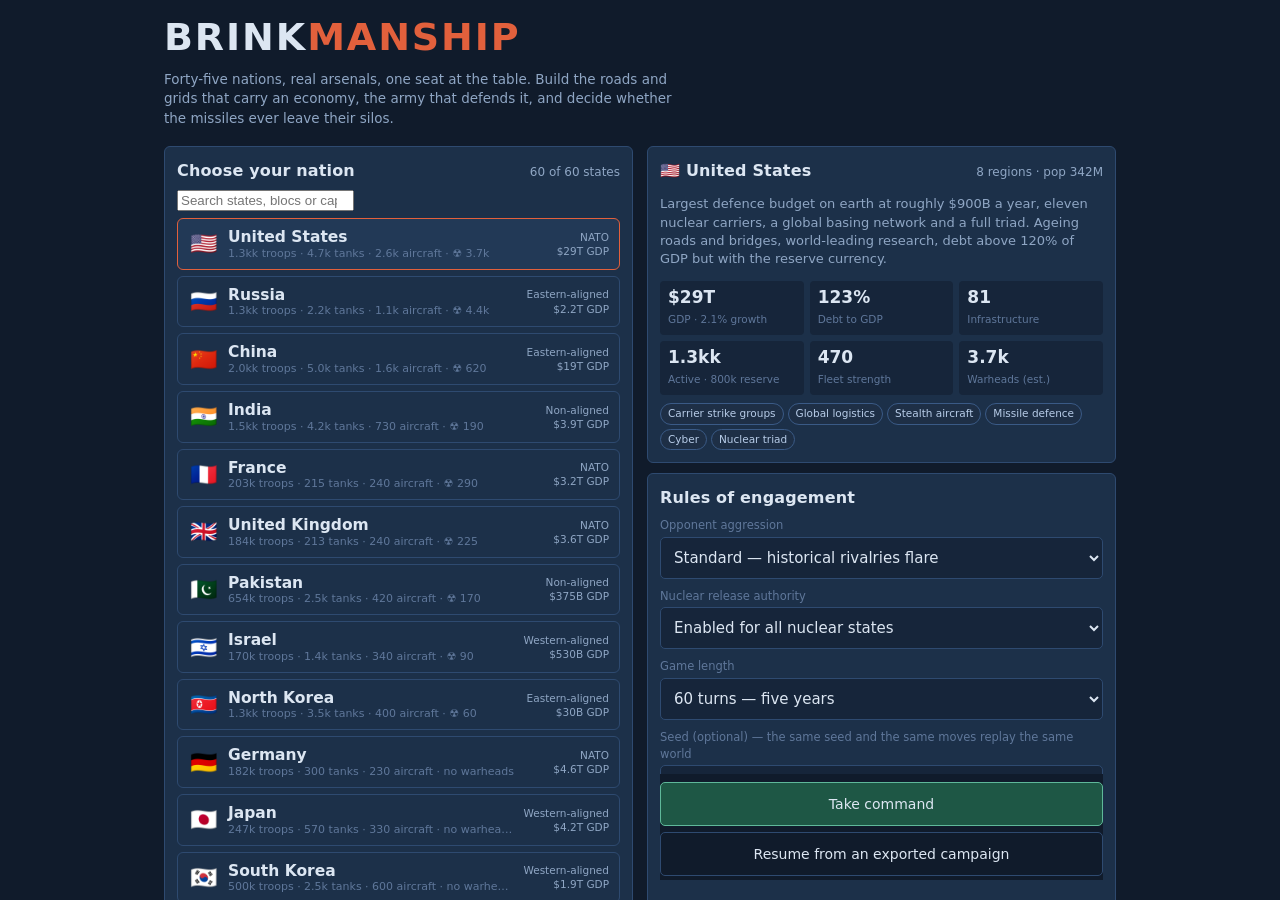
==== index.html @ 071430c7 "Add index.html: single build that auto-switches mobile/desktop layout" ====
<!DOCTYPE html>
<html lang="en">
<head>
<meta charset="utf-8">
<meta name="viewport" content="width=device-width, initial-scale=1, viewport-fit=cover">
<meta name="apple-mobile-web-app-capable" content="yes">
<meta name="apple-mobile-web-app-status-bar-style" content="black-translucent">
<meta name="theme-color" content="#101B2B">
<title>Brinkmanship</title>
<style>
:root{
  --sea:#101B2B; --board:#16253A; --panel:#1C3049; --panel2:#223956; --line:#2E4A70;
  --ink:#DCE6F2; --ink-dim:#8FA6C4; --ink-faint:#5F779A; --paper:#33506F;
  --signal:#E2603C; --signal-dim:#8E3B24; --jade:#5FB89A; --amber:#E3B23C; --violet:#9B7BD4; --steel:#7FA0C8;
  --disp:"Avenir Next Condensed","Roboto Condensed","Arial Narrow",system-ui,sans-serif;
  --body:system-ui,-apple-system,"Segoe UI",Roboto,Helvetica,sans-serif;
}
*{box-sizing:border-box;-webkit-tap-highlight-color:transparent}
html,body{margin:0;padding:0;height:100%;overscroll-behavior:none}
body{background:var(--sea);color:var(--ink);font-family:var(--body);font-size:15px;line-height:1.45;-webkit-font-smoothing:antialiased}
body.mobile{padding-top:env(safe-area-inset-top)}
button{font-family:inherit;font-size:inherit;color:inherit;border:0;background:none;cursor:pointer}
.num{font-variant-numeric:tabular-nums}
h1,h2,h3,h4{font-family:var(--disp);font-weight:600;margin:0;letter-spacing:.01em}
table{border-collapse:collapse;width:100%;font-size:13px}
td,th{padding:4px 6px;text-align:right;border-bottom:1px solid var(--line)}
td:first-child,th:first-child{text-align:left}
th{font-weight:500;color:var(--ink-faint);font-size:11.5px}

#app{display:none;flex-direction:column;height:100dvh;position:relative}
body.mobile #app{max-width:640px;margin:0 auto}
#rail{flex:0 0 auto;display:flex;align-items:stretch;gap:1px;background:var(--line);border-bottom:1px solid var(--line)}
.rail-cell{background:var(--board);padding:7px 9px;flex:1;min-width:0}
.rail-k{font-size:10px;color:var(--ink-faint);line-height:1.2;white-space:nowrap;overflow:hidden;text-overflow:ellipsis}
.rail-v{font-family:var(--disp);font-size:17px;font-weight:600;line-height:1.15;white-space:nowrap;overflow:hidden;text-overflow:ellipsis}
.rail-cell.defcon{flex:0 0 74px;text-align:center}
.dc1{color:var(--signal)} .dc2{color:#E8804C} .dc3{color:var(--amber)} .dc4{color:#B9C96F} .dc5{color:var(--jade)}
#view{flex:1 1 auto;min-height:0;overflow-y:auto;overscroll-behavior:contain;-webkit-overflow-scrolling:touch;padding:12px 12px 20px}
body.mobile #top,body.mobile #cols{display:contents}
body.mobile #rail{order:1} body.mobile #view{order:2} body.mobile #turnbar{order:3} body.mobile #tabs{order:4}
#tabs{flex:0 0 auto;display:flex;background:var(--board);border-top:1px solid var(--line);padding-bottom:env(safe-area-inset-bottom)}
.tab{flex:1;padding:8px 2px 7px;text-align:center;color:var(--ink-faint);border-top:2px solid transparent;min-height:50px}
.tab.on{color:var(--ink);border-top-color:var(--signal);background:var(--panel)}
.tab .g{font-size:16px;line-height:1}
.tab .t{font-size:10px;margin-top:3px}
.badge{display:inline-block;min-width:15px;padding:0 3px;background:var(--signal);color:#fff;border-radius:8px;font-size:9px;line-height:15px;margin-left:2px;vertical-align:1px}
#turnbar{padding:8px 12px calc(8px + env(safe-area-inset-bottom));background:var(--board);border-top:1px solid var(--line)}

body.desktop #app{max-width:none}
body.desktop #top{display:flex;align-items:stretch;background:var(--board);border-bottom:1px solid var(--line)}
body.desktop #rail{flex:0 0 auto;border:0;padding:0 6px}
body.desktop .rail-cell{flex:0 0 auto;min-width:96px}
body.desktop .rail-cell.brand{display:flex;align-items:center;font-family:var(--disp);font-size:20px;font-weight:700;letter-spacing:.06em;padding:0 14px}
body.desktop .rail-cell.brand em{font-style:normal;color:var(--signal)}
body.desktop #tabs{border:0;padding:0 6px;flex:1;background:var(--board);align-self:stretch;display:flex}
body.desktop .tab{flex:0 0 auto;min-width:96px;padding:6px 14px;border-top:0;border-bottom:2px solid transparent;display:flex;align-items:center;gap:7px;justify-content:center;min-height:0}
body.desktop .tab.on{border-bottom-color:var(--signal)}
body.desktop .tab .t{font-size:13px;margin:0}
body.desktop #turnbar{flex:0 0 auto;padding:6px 8px;border:0;background:var(--board);display:flex;align-items:center}
body.desktop #turnbar .btn{width:auto;min-height:40px;padding:8px 22px}
body.desktop #cols{flex:1 1 auto;display:grid;grid-template-columns:330px minmax(0,1fr) 380px;grid-template-rows:minmax(0,1fr);gap:1px;background:var(--line);min-height:0}
body.desktop #left,body.desktop #right{min-height:0;overflow-y:auto;background:var(--sea);padding:12px}
body.desktop #view{padding:14px 18px 40px}
body.desktop #view .inner{max-width:920px}
body.mobile #left,body.mobile #right{display:none}

.card{background:var(--panel);border:1px solid var(--line);border-radius:6px;padding:12px;margin-bottom:10px}
.card.tight{padding:9px 10px}
.card-h{display:flex;align-items:baseline;justify-content:space-between;gap:8px;margin-bottom:8px}
.card-h h3{font-size:16px}
.hint{font-size:12px;color:var(--ink-dim);line-height:1.4}
.hint.warn{color:var(--amber)} .hint.bad{color:var(--signal)} .hint.good{color:var(--jade)}
.sep{height:1px;background:var(--line);margin:10px -12px}
.row{display:flex;align-items:center;justify-content:space-between;gap:8px}
.grid2{display:grid;grid-template-columns:1fr 1fr;gap:8px}
.grid3{display:grid;grid-template-columns:1fr 1fr 1fr;gap:6px}
body.desktop .cols2{display:grid;grid-template-columns:1fr 1fr;gap:12px;align-items:start}
.stat{background:var(--board);border-radius:4px;padding:6px 8px;min-width:0}
.stat b{display:block;font-family:var(--disp);font-size:17px;font-weight:600;line-height:1.2;white-space:nowrap;overflow:hidden;text-overflow:ellipsis}
.stat span{font-size:10.5px;color:var(--ink-faint)}
.btn{display:inline-flex;align-items:center;justify-content:center;gap:6px;background:var(--panel2);border:1px solid var(--line);border-radius:5px;padding:10px 12px;min-height:44px;font-size:14px;font-weight:500;width:100%}
.btn:active{background:var(--line)} .btn:disabled{opacity:.38}
.btn.hot{background:var(--signal-dim);border-color:var(--signal)} .btn.go{background:#1E5745;border-color:var(--jade)}
.btn.ghost{background:transparent} .btn.sm{min-height:36px;padding:6px 9px;font-size:13px}
.btn.auto{width:auto;flex:0 0 auto}
.btn:focus-visible{outline:2px solid var(--amber);outline-offset:2px}
#endturn{background:var(--signal);border-color:var(--signal);color:#12202F;font-weight:700;font-family:var(--disp);letter-spacing:.09em;text-transform:uppercase;font-size:15px}
.pill{display:inline-block;padding:2px 7px;border-radius:20px;font-size:10.5px;border:1px solid var(--line);color:var(--ink-dim);white-space:nowrap}
.pill.war{background:var(--signal-dim);border-color:var(--signal);color:#FFD6C9}
.pill.ally{background:#1E5745;border-color:var(--jade);color:#C6F0E2}
.pill.nuke{background:#3B2A55;border-color:var(--violet);color:#DCC9F5}
.pill.dead{background:#2A2A2A;border-color:#555;color:#999}
.pill.you{background:var(--paper);border-color:#5C82AC;color:#fff}
.pill.cap{background:#1E2F46;border-color:#3A5A86;color:#B7CCE8}
.pill.pup{background:#3A3352;border-color:#7A6AA8;color:#D8CCF2}
.bar{height:5px;background:var(--board);border-radius:3px;overflow:hidden;margin-top:4px}
.bar i{display:block;height:100%;background:var(--jade)} .bar i.mid{background:var(--amber)} .bar i.low{background:var(--signal)}
.st-Fresh{color:var(--jade)} .st-Worn{color:var(--amber)} .st-Exhausted{color:#E8804C} .st-Shattered{color:var(--signal)}
.branch{background:var(--board);border-radius:5px;padding:8px 9px;margin-bottom:6px}
.branch .bh{display:flex;justify-content:space-between;align-items:baseline;gap:6px}
.branch .bh b{font-family:var(--disp);font-size:15px;font-weight:600}
.branch .bm{display:grid;grid-template-columns:repeat(4,1fr);gap:4px;margin-top:5px;font-size:11px;color:var(--ink-dim)}
.branch .bm span b{display:block;color:var(--ink);font-family:var(--disp);font-size:14px;font-weight:600}
.verdict{font-family:var(--disp);font-size:22px;font-weight:700;line-height:1.1}
.v-win{color:var(--jade)} .v-loss{color:var(--signal)} .v-draw{color:var(--amber)}
.infra{margin-bottom:7px}
.infra .ih{display:flex;justify-content:space-between;font-size:12.5px}
.infra .ih b{font-family:var(--disp);font-weight:600}
.act{border-left:3px solid var(--line);padding:5px 0 5px 10px;margin-bottom:7px;font-size:13.5px;line-height:1.45}
.act.good{border-left-color:var(--jade)} .act.bad{border-left-color:var(--signal)} .act.warn{border-left-color:var(--amber)}
.news{padding:7px 0;border-bottom:1px solid var(--line)}
.news .nh{font-family:var(--disp);font-size:15px;font-weight:700;line-height:1.2}
.news .ns{font-size:11.5px;color:var(--ink-dim);margin-top:2px}
.news .no{font-size:10px;color:var(--ink-faint);text-transform:uppercase;letter-spacing:.08em}

.nat{display:flex;align-items:center;gap:9px;padding:8px 9px;border:1px solid var(--line);border-radius:6px;background:var(--panel);margin-bottom:5px;width:100%;text-align:left}
.nat:active{background:var(--panel2)} .nat.gone{opacity:.42}
.nat .fg{font-size:20px;flex:0 0 auto;width:26px;text-align:center}
.nat .mid{flex:1;min-width:0}
.nat .nm{font-family:var(--disp);font-size:15px;font-weight:600;line-height:1.2;white-space:nowrap;overflow:hidden;text-overflow:ellipsis}
.nat .sub{font-size:11px;color:var(--ink-faint);white-space:nowrap;overflow:hidden;text-overflow:ellipsis}
.nat .rt{flex:0 0 auto;text-align:right}
.nat .pw{font-family:var(--disp);font-size:15px;font-weight:600;line-height:1.15}
.nat .rl{font-size:10.5px}

#mapwrap{position:relative;background:#0B1522;border:1px solid var(--line);border-radius:6px;margin-bottom:10px;overflow:hidden;touch-action:none;user-select:none}
#mapwrap svg{display:block;width:100%;height:auto;cursor:grab}
body.mobile #mapwrap svg{height:330px}
.cty{fill:#22354F;stroke:#3A577C;stroke-width:.6;vector-effect:non-scaling-stroke}
.cty.game{cursor:pointer;stroke:#0B1522;stroke-width:.8}
.cty.contested{stroke:var(--signal);stroke-width:1.6;stroke-dasharray:4 3}
.cty.rad{stroke:var(--violet);stroke-width:1.6}
.frontline{stroke:var(--signal);stroke-width:1.8;stroke-dasharray:6 4;opacity:.85;vector-effect:non-scaling-stroke}
.traderoute{stroke:var(--jade);stroke-width:1;opacity:.3;vector-effect:non-scaling-stroke}
.mk{stroke:#0C1520;stroke-width:1.2;cursor:pointer}
.mk-lab{font-family:var(--disp);font-size:7px;font-weight:700;fill:#0C1520;text-anchor:middle;pointer-events:none}
.mk-you{fill:none;stroke:#fff;stroke-width:1.6}
.mk-war{fill:none;stroke:var(--signal);stroke-width:1.5}
.mapctl{position:absolute;right:8px;top:8px;display:flex;flex-direction:column;gap:4px}
.mapctl button{width:36px;height:36px;border-radius:5px;background:rgba(22,37,58,.92);border:1px solid var(--line);font-size:17px;color:var(--ink)}
.maplegend{position:absolute;left:8px;bottom:6px;font-size:10px;color:var(--ink-faint);pointer-events:none}

.log{border-left:2px solid var(--line);padding:5px 0 5px 9px;margin-bottom:6px;font-size:13px;line-height:1.4}
.log b{font-family:var(--disp);font-size:12px;color:var(--ink-faint);display:block;font-weight:600}
.log.war{border-left-color:var(--signal)} .log.nuke{border-left-color:var(--violet);background:rgba(155,123,212,.09)}
.log.dip{border-left-color:var(--jade)} .log.eco{border-left-color:var(--amber)} .log.you{border-left-color:#fff}
.rep{display:flex;justify-content:space-between;gap:8px;align-items:center;padding:7px 9px;border:1px solid var(--line);border-radius:5px;background:var(--board);margin-bottom:5px;width:100%;text-align:left}
.rep .rn{font-weight:600;font-size:13.5px;line-height:1.25}
.rep .rs{font-size:11px;color:var(--ink-faint)}
.rep .rv{font-family:var(--disp);font-size:13px;font-weight:600;white-space:nowrap}

#scrim{position:fixed;inset:0;background:rgba(6,12,20,.72);display:none;z-index:40} #scrim.on{display:block}
#sheet{position:fixed;z-index:50;background:var(--board);border:1px solid var(--line);display:none;overflow-y:auto;overscroll-behavior:contain;box-shadow:0 -14px 40px rgba(0,0,0,.5);padding:0 12px calc(16px + env(safe-area-inset-bottom))}
#sheet.on{display:block}
body.mobile #sheet{left:0;right:0;bottom:0;max-width:640px;margin:0 auto;border-radius:14px 14px 0 0;max-height:88dvh}
body.desktop #sheet{left:50%;top:50%;transform:translate(-50%,-50%);width:min(700px,92vw);max-height:86vh;border-radius:10px;padding-bottom:16px}
#sheet-head{position:sticky;top:0;background:var(--board);padding:12px 0 9px;border-bottom:1px solid var(--line);margin-bottom:11px;display:flex;align-items:center;gap:9px;z-index:2}
#sheet-head h2{flex:1;font-size:19px;min-width:0;white-space:nowrap;overflow:hidden;text-overflow:ellipsis}
.x{flex:0 0 auto;width:38px;height:38px;border-radius:19px;background:var(--panel);display:flex;align-items:center;justify-content:center;font-size:19px;color:var(--ink-dim)}
.grab{width:34px;height:4px;background:var(--line);border-radius:2px;margin:6px auto 0}
body.desktop .grab{display:none}

input[type=range]{width:100%;accent-color:var(--signal);height:34px}
select,input[type=number],textarea{width:100%;background:var(--board);color:var(--ink);border:1px solid var(--line);border-radius:5px;padding:9px;font-size:15px;min-height:42px;font-family:inherit}
label.fld{display:block;margin-bottom:9px}
label.fld > span{display:block;font-size:11.5px;color:var(--ink-faint);margin-bottom:3px}
.seg{display:flex;border:1px solid var(--line);border-radius:5px;overflow:hidden}
.seg button{flex:1;padding:9px 4px;min-height:40px;font-size:13px;color:var(--ink-dim)}
.seg button.on{background:var(--panel2);color:var(--ink)}

#setup{padding:18px 14px calc(20px + env(safe-area-inset-bottom));max-width:980px;margin:0 auto;height:100dvh;overflow-y:auto}
.brand{font-family:var(--disp);font-size:38px;font-weight:700;letter-spacing:.05em;line-height:1;margin-bottom:5px}
.brand em{font-style:normal;color:var(--signal)}
.tagline{color:var(--ink-dim);font-size:13.5px;max-width:60ch;margin-bottom:18px}
body.desktop #setup .setgrid{display:grid;grid-template-columns:1fr 1fr;gap:14px;align-items:start}
.pick{display:flex;align-items:center;gap:10px;padding:9px 10px;border:1px solid var(--line);border-radius:6px;background:var(--panel);margin-bottom:6px;width:100%;text-align:left}
.pick.sel{border-color:var(--signal);background:var(--panel2)}
.pick .fg{font-size:22px;width:30px;text-align:center;flex:0 0 auto}
.pick .mid{flex:1;min-width:0}
.pick .nm{font-family:var(--disp);font-size:15.5px;font-weight:600;line-height:1.2}
.pick .sub{font-size:11px;color:var(--ink-faint);white-space:nowrap;overflow:hidden;text-overflow:ellipsis}
.pick .rt{font-size:10.5px;text-align:right;color:var(--ink-dim);flex:0 0 auto;line-height:1.35}
.end-screen{text-align:center;padding:40px 16px}
.end-screen .big{font-family:var(--disp);font-size:34px;font-weight:700;line-height:1.05;margin-bottom:10px}
.layers{display:flex;gap:4px;flex-wrap:wrap;margin:0 0 8px}
.layers button{padding:6px 10px;border:1px solid var(--line);border-radius:14px;font-size:12px;color:var(--ink-dim);background:var(--panel);min-height:34px}
.layers button.on{background:var(--panel2);color:var(--ink);border-color:#5C82AC}
.legend{position:absolute;left:8px;bottom:22px;display:flex;gap:7px;flex-wrap:wrap;font-size:10px;color:var(--ink-dim);pointer-events:none;max-width:72%}
.legend i{display:inline-block;width:10px;height:10px;border-radius:2px;margin-right:3px;vertical-align:-1px}
.chk{display:flex;align-items:center;gap:8px;font-size:13px;color:var(--ink-dim);margin-top:10px;min-height:44px}
.chk input{width:22px;height:22px;accent-color:var(--signal);flex:0 0 auto}
.dash{display:grid;grid-template-columns:1fr 1fr;gap:8px;margin-bottom:10px}
body.desktop .dash{grid-template-columns:1fr 1fr 1fr}
.dash .card{margin:0}
.kv{display:flex;justify-content:space-between;gap:8px;padding:3px 0;border-bottom:1px solid var(--line);font-size:13px}
.kv span:last-child{font-family:var(--disp);font-weight:600;text-align:right;white-space:nowrap}
body.mobile .btn.sm{min-height:44px}
body.mobile .tab .t{font-size:9.5px}
body.mobile #tabs{overflow-x:auto;-webkit-overflow-scrolling:touch;scrollbar-width:none;justify-content:flex-start}
body.mobile #tabs::-webkit-scrollbar{display:none}
body.mobile .tab{flex:0 0 auto;min-width:62px;padding:8px 5px 7px}
.stepper{display:inline-flex;align-items:center;border:1px solid var(--line);border-radius:5px;overflow:hidden;flex:0 0 auto}
.stepper button{width:40px;height:40px;font-size:19px;background:var(--panel2)}
.stepper span{min-width:30px;text-align:center;font-family:var(--disp);font-weight:600}
.trow{display:flex;align-items:center;justify-content:space-between;gap:6px;padding:7px 0;border-bottom:1px solid var(--line)}
.trow .tn{min-width:0;flex:1}
.trow .tn b{display:block;font-size:14px}
.tmode{display:inline-flex;border:1px solid var(--line);border-radius:5px;overflow:hidden;flex:0 0 auto}
.tmode button{padding:0 9px;height:40px;font-size:12px;color:var(--ink-dim)}
.tmode button.on{background:var(--panel2);color:var(--ink)}
#pickwrap{max-height:48dvh;overflow-y:auto;margin-top:6px}
body.desktop #pickwrap{max-height:none}
.sticky-go{position:sticky;bottom:0;background:var(--sea);padding:8px 0 4px}
.tog{display:inline-flex;align-items:center;gap:6px;font-size:12px}
.tog input{width:20px;height:20px;accent-color:var(--jade)}
@media (prefers-reduced-motion:reduce){*{animation:none!important;transition:none!important}}
</style>
</head>
<body>

<div id="setup">
  <div class="brand">BRINK<em>MANSHIP</em></div>
  <p class="tagline">Forty-five nations, real arsenals, one seat at the table. Build the roads and grids that carry an economy, the army that defends it, and decide whether the missiles ever leave their silos.</p>
  <div class="setgrid">
  <div>
  <div class="card">
    <div class="card-h"><h3>Choose your nation</h3><span class="hint" id="pickcount"></span></div>
    <input type="search" id="picksearch" placeholder="Search states, blocs or capabilities…" autocomplete="off">
    <div id="pickwrap"><div id="picklist"></div></div>
  </div>
  </div>
  <div>
  <div class="card" id="pickinfo"></div>
  <div class="card">
    <div class="card-h"><h3>Rules of engagement</h3></div>
    <label class="fld"><span>Opponent aggression</span>
      <select id="opt-diff">
        <option value="0.7">Cautious — AI avoids wars it can't win</option>
        <option value="1" selected>Standard — historical rivalries flare</option>
        <option value="1.35">Volatile — opportunistic, expansionist</option>
        <option value="1.7">Powder keg — AI escalates fast, nukes early</option>
      </select></label>
    <label class="fld"><span>Nuclear release authority</span>
      <select id="opt-nuke">
        <option value="on" selected>Enabled for all nuclear states</option>
        <option value="taboo">Enabled, but first use wrecks your standing</option>
        <option value="off">Locked — conventional war only</option>
      </select></label>
    <label class="fld"><span>Game length</span>
      <select id="opt-turns">
        <option value="36">36 turns — three years</option>
        <option value="60" selected>60 turns — five years</option>
        <option value="100">100 turns — long war</option>
        <option value="0">No limit — play until the world ends, or you do</option>
      </select></label>
    <label class="fld"><span>Seed (optional) — the same seed and the same moves replay the same world</span><input type="number" id="opt-seed" placeholder="random"></label>
    <div class="sticky-go"><button class="btn go" id="startbtn">Take command</button>
    <button class="btn ghost" id="resumebtn" style="margin-top:6px;display:none">Resume saved campaign</button></div>
  </div>
  <p class="hint" style="margin:0 0 8px">Force levels use approximate open-source estimates: FAS and SIPRI nuclear stockpiles for early 2026, IISS-style conventional counts, World Bank GDP and debt ratios. Ukraine and Russia begin at war with Donbas and Crimea occupied; sanctions on Russia, Iran, North Korea, Belarus and Venezuela are in force. Map: Natural Earth. Everything after turn one is fiction.</p>
  </div></div>
</div>

<div id="app">
  <div id="top">
    <div id="rail"></div>
    <div id="tabs"></div>
    <div id="turnbar"><button class="btn" id="endturn">End turn</button></div>
  </div>
  <div id="cols">
    <div id="left"></div>
    <div id="view"></div>
    <div id="right"></div>
  </div>
</div>

<div id="scrim"></div>
<div id="sheet">
  <div class="grab"></div>
  <div id="sheet-head"><h2 id="sheet-title"></h2><button class="x" id="sheet-x" aria-label="Close">✕</button></div>
  <div id="sheet-body"></div>
</div>

<script>
"use strict";
const LAYOUT = "auto";
const IS_DESK = LAYOUT==="desktop" || (LAYOUT==="auto" && window.innerWidth >= 960);
document.body.classList.add(IS_DESK ? "desktop" : "mobile");
const WORLD={w:1000,h:520,paths:{"FJI":"M987.7,316.3 989.2,316.7 988.4,318.4 985.1,318.5Z","TZA":"M594.2,263.1 604.7,270 608.8,275 607.4,279 609.3,282 608.5,287.3 611.4,293.2 603.4,297.2 595.4,297 593.3,290.3 585.1,286.8 581.6,279.1 581.4,274.5 585.4,270.8 584.5,263.6Z","SAH":"M476.8,170.9 476.6,176.6 467.8,176.4 467.7,184.7 465.1,185 464.9,191.3 453.6,192.4 453.7,191 459.9,190.8 462.4,183.7 466.3,180.2 469.4,173.4 476.4,172.6Z","CAN":"M199.3,102.4 191.4,96.7 193.2,92.1 191,90.8 192.2,88.3 190.8,86.1 195.4,81.2 192.8,79.3 191.3,69.7 184.8,72.3 183.7,69.1 180,68.2 204.4,41.6 211.6,43.8 229.1,40.3 229.5,41.4 233.2,39.5 235.8,42.3 240.2,40.4 238.6,42.5 245.5,41.4 256.6,43.8 258.3,45.2 254.2,46.6 257.6,47.2 265.8,46.4 266.9,48 270.2,46.6 268.9,45.4 271,44.5 275.6,44.1 277.8,46.3 283.3,47.3 290,46.9 293.1,44.7 295.7,45.6 294,48.3 301.2,43.4 298.4,40.6 304.5,35.7 308.2,37.3 309,40.3 306.2,41.7 309.8,42.2 308,45 312.2,42.9 313.6,44.6 311.7,46.7 312.7,48.5 321,41.2 326.7,41.8 328.7,43.1 325.7,45.9 325.3,48.8 320,50.7 315,50.3 308.8,55.3 299.5,58.6 287.1,66.4 282.9,72.2 286,72.6 285.5,77.7 289.1,77.1 300,83.1 306.2,83.5 304.1,89.2 306.9,95.6 311.7,91.4 311.4,85 321.4,79.3 321.6,74.8 319.8,72.6 323.9,69.5 325.5,62.3 335.2,62 339.1,65.7 343,66 341.1,72.1 344.1,74.3 353.5,68.1 357.2,78 355.6,79.9 364.5,85.1 364.7,87.7 367,89.2 366.2,92.7 354.1,98.6 338.6,98.6 323.8,109.3 331.3,104.6 340.9,101.7 342.7,103.2 339.7,105.4 339.7,111.1 342.5,112.7 346.8,112.2 350.2,108.7 351.1,112.1 347.5,114.2 333.4,119.4 334,116.7 339,114.1 332.1,114.6 331,112.8 332.2,108.5 329,107.3 321.1,115 312.7,115 306.5,119.4 301.7,119.4 300.4,121.8 290.3,125.6 288.9,124.7 293,119.6 293.8,113.9 289.7,109 282.8,104.6 274.5,105.1 268.6,103.5 268.4,101.2 267,102.4ZM312.6,61.9 317.9,60.6 314.2,62.8ZM337.6,33.4 336.2,32 338,30.9 345,32.6ZM313.6,27.8 307.1,27.9 312.5,26.1ZM315.4,18.5 316.9,19.3 311.2,20.1 312,18.2ZM323.4,29.3 315.7,28.1 316.8,25.5 315.7,24.4 310.3,23.3 315.8,22.5 321.1,23.2 322.1,24.1 321,25 323.6,26.2 341.2,26.8 335.9,29.1ZM286.1,19.9 288.4,20.3 280.7,20.9ZM365.7,95.2 361.6,99.9 363.5,98.9 364.9,99.5 363.8,100.6 369.3,101.7 368,104 369.8,103.4 370,107 368.4,109.8 365.7,109.3 366.3,106.4 362.8,109.1 361.3,109 363.4,107.5 361.2,106.7 353.8,106.8 361,97.1ZM316.8,54.4 323.1,58.3 320.6,59.2 317,57.2 310.1,60.2 310.2,58.5 307.1,58.8 313.5,52.6ZM338.9,34.6 341.5,33.5 347.3,36.1 347,37.3 351.1,36.7 356.9,39.4 358.9,43.1 354.4,44.3 367,49.5 360.3,54.7 355.9,50.8 352.9,51.1 351.9,52.7 356.5,56.4 356.8,59.2 355.2,61.3 348.1,58.2 351.7,63.4 342.1,60.6 340,59.2 341.2,58.4 336,55.6 327.7,55.9 330.2,53.8 339,53.4 344.3,48.3 344,46.1 337.6,43.9 339.3,43.2 338,41.5 322.3,40.9 314.1,38.8 317.1,37.6 314.2,37.6 315.3,34.9 321.3,31.5 327,30.8 324.4,32.5 324.9,34.1 334,30.9 335.8,33.6 334.4,35.3ZM310.2,29.9 317.7,30.6 304.3,35.3 305.8,31.7ZM258.3,24.9 275.3,21.1 270.7,23.9ZM185.1,86.9 187.5,86.6 184,92.6 183,88.8ZM300,17.2 307.7,18.4 307.9,20.5 298.4,19.4 300.9,18.7 299.2,18.1ZM196.8,104 192.1,103 188.4,97.7 194.5,98.4ZM256.6,29.1 264,29.8 266.4,31.6 244.8,38.4 241.3,35.8 249.9,31.1 249.5,29.5ZM287.3,25.6 291.4,25.3 288.4,27.7 275.2,29.2 272.1,29.3 277.8,27.3 266.2,27.1 273.9,24 284,26.5 283.4,24.1 286,23.2 287.8,23.5ZM283.7,32.7 285.1,33.7 283.6,38.2 288.9,40.8 284.2,42.2 283.3,44.2 276.7,43.1 259.8,44.8 259.7,43.5 255.3,43.1 254.5,41 265.7,39.9 254.7,39.4 260.2,37.3 254,36.7 259.8,33.6 266.7,32 268.3,32.5 266.2,33.8 276.6,33 277.3,36.4 279.9,32.6ZM295.3,33.6 294.4,31.9 297.8,30.7 303.6,30.9 300.7,32.9 303,34 300.9,36.4 294.9,37.2 290.7,34.2ZM284.7,31.3 288.6,31.8 285.4,33.5ZM307.5,23.4 304.6,27.7 297.2,26.3 298.7,24.3ZM321.1,14.3 329.3,12.8 335.7,14.9 337.4,17.1 329.1,19.6 321.9,19.5 320.7,18.5 323.6,17 318.8,16.3ZM332.4,11.5 357.6,9 388.1,10 365.9,16.1 354.3,17.2 356.6,17.4 355,17.9 355.7,19 345,22.2 347.9,23.2 341.6,24.7 324.6,24 329.4,22.3 329.8,20.5 335.5,21.4 331.4,19.4 338.8,17.1 337.2,15 347.2,14.6 336.6,14.4ZM339,47.8 334.7,48.8 336.6,45.9 340.1,46.3ZM297.8,42.2 296.4,44.2 290.1,42.5 294.9,40.5ZM341.5,108.6 342,110.1 346,110.5 343.5,112 340.7,110.6Z","USA":"M199.3,102.4 267,102.4 268.4,101.2 268.6,103.5 274.5,105.1 282.8,104.6 289.7,109 293.8,113.9 293,119.6 288.9,124.7 289.7,125.6 300.4,121.8 301.7,119.4 306.5,119.4 312.7,115 321.1,115 329,107.3 332.2,108.5 331,112.8 332.3,115.6 323.4,119.2 320.4,123.5 322,125.7 311.9,128 316.4,128 311.1,128.6 307.2,134.4 306,132.6 306.4,136.1 303.1,139.9 303.6,133.7 302.8,137.2 301.2,136.7 302.8,137.7 302.4,145.3 284.7,158.6 285.2,173.4 283.4,178.8 281.3,178.8 280.2,176.6 277.4,163.5 273.4,164.5 270.5,162 261.9,162.8 261.7,166 251.9,164 247.8,165 240.1,170.3 237.6,176.7 234,175 231,165.3 227.3,164.1 225,166.6 223,165.6 218.4,157.6 206,159 197.6,154.5 191.1,155.1 189,150.2 184.2,148.4 181.7,130 190.8,113.4 193.3,105 196.9,105.4 196.7,108.4ZM76.5,195.4 77.6,197.2 74.8,199.1 74.3,196.6ZM146.1,75.1 147.7,76.2 140.7,78ZM204.4,41.6 180,68.2 183.7,69.1 184.8,72.3 191.3,69.7 192.8,79.3 195.4,81.2 191.8,84.6 189.9,82.5 190.7,74.6 185,74.3 180.7,70.4 167.6,66.5 163.2,69.1 152.7,71.5 160.7,65.3 129,81 109.9,85.8 134.7,76.2 139.9,72.2 127.9,73 130.3,69.1 126.8,69.7 125.3,67.6 129,63 134.8,59.9 145,58.2 145.2,56.4 148,55.3 137.8,56.2 135.3,55.6 134.7,52.8 145.3,50.2 147.1,50.2 145.3,51.6 150,51.5 147.9,46.2 146,45.3 148.9,43.9 176.7,37.2 179.3,39ZM120.9,58.1 126.1,59.5 119.8,59.5Z","KAZ":"M713.6,101.8 710.6,104.1 710.9,108.7 705.6,107.7 705.8,113.3 700.2,115.3 704.2,120.8 702.7,121.7 703.5,123.5 687.3,120.4 686.2,123 680.2,122.3 675.3,128.9 670.1,127.3 667,121.4 663.4,119.1 656.3,119.8 645.9,113.2 639.9,115 642.6,126.8 637.1,123.6 633.5,125.3 632.8,122.1 629.7,121 626.1,116.3 628.6,116.6 628.2,114.3 632.5,114.2 631.4,109.2 626.7,108.6 622,110.6 618.5,106.4 614.2,104.3 615.4,97.9 618.3,99.7 618.1,97.4 622.3,94.1 635.1,97.4 637.3,96.1 648.6,96.8 648.8,95.4 644.2,93.3 647.4,90.1 645.1,88 645.8,87 662.4,82.8 666.9,83.5 668.8,86.6 674.4,86.9 674.9,88.6 681.9,85.5 693.8,96.6 694.5,95 698.5,96.8 701.6,96Z","UZB":"M642.6,126.8 639.9,115 645.9,113.2 656.3,119.8 663.4,119.1 667,121.4 670.1,127.3 674.4,128.9 680,123.7 679.2,126.1 686.5,128.2 683.8,130.5 680.7,130.3 680.3,127.9 677.1,128.7 676,132.5 673.8,132.3 676.6,136.9 675.9,140.2 672.3,139.5 672,137.5 665.2,134.6 657.8,127.5 654.1,127.1 652.1,123.9 648.3,122.2 644.7,125.1 645.4,126.8Z","PNG":"M891.5,268.4 901.3,272.4 904.9,277.6 909.4,279.6 910,281.3 907.4,281.6 907.8,283.7 916.4,294 908.9,292.6 904.5,285.9 901,284.5 896.8,286.5 896.9,288.9 894.6,290 890.3,289.3ZM923.7,271.8 924.1,275.3 923.1,272.2 918.4,268.8ZM919.6,278.8 915.1,280.3 911.4,278.5 916.6,276.1 916.7,277.8 918.3,277.5 920.6,273.4 922.3,273.3 922.6,275.6ZM929.3,277.2 932.1,281.9 930.2,281Z","IDN":"M891.5,268.4 890.3,289.3 888,286.7 881,287 884.2,283.5 882.6,277.3 871.1,271.4 869.1,273.2 866.5,269.1 871.3,267.1 867.2,267.1 862.5,263 867.7,261.2 872.2,262.5 873.3,268.9 876.1,270.8 881.7,265.5ZM845.9,288.6 844,292.6 841.6,293.3 843,289.9ZM827.2,246.7 825.7,249.6 830.5,257.1 827.2,257.5 826.4,262.6 823.7,264.8 822.4,272.9 822,271.8 818.8,273.2 814.5,270 811.1,271.2 810.2,269.6 806.1,269.4 802.6,258.7 804.6,253.6 807,257.5 813.5,255.2 816.1,256.1 818.4,255.4 821.6,246.2ZM859.2,269 862.3,269.9 863.2,272.4 855.1,270.9 855.8,269.1ZM855.3,253 857.4,256.4 855.8,262.9 853.9,256.7ZM841.5,257.2 847.9,255.4 843.6,259.2 833.8,259.2 833.4,261.7 835.9,264.5 842.6,262 837.5,266.1 841.7,277.2 839.1,277 840.6,274.3 837.1,274.7 835.9,268.4 834,269.4 834.1,277.8 832.3,278.2 831.8,271.2 829.8,269 832.8,259.5 835.8,255.8ZM832.5,293 829.1,290.7 831.7,290.1 833.9,292ZM835.9,287.4 840.4,286 839.8,287.8 831.9,288.3 834.3,286.5ZM827.4,286.9 829.7,288 823.1,289 826.5,286ZM800.8,280.6 812.1,282.3 813,284.4 820.4,286.9 817.1,288.1 792,282 794.1,278.9ZM789.9,263.5 791.3,267.5 794.6,269.8 793.5,278.8 790.4,278.9 784.7,273.6 773.9,254.1 764.3,242.4 770.4,243.1 779.5,253.3 784.7,255.5 788.4,259.7 787.3,262.3Z","ARG":"M335.6,428.8 339,432.5 346.3,435.1 345.8,436.6 338,435.6ZM346.9,357.4 346.7,371.1 350.5,373.8 352.6,379 350.9,383.2 347.4,384.9 339.5,385.2 341.2,391.2 340,392.3 333.9,392.4 335,395.6 338.1,395.5 339.3,397.2 335.7,400.2 336,405.1 332.1,406.7 332.1,409.1 337.7,412 337.7,414.8 332.5,422.9 336.5,427.9 327.1,426.9 320.6,418.5 322,417.2 321.6,404.3 317,396.2 316.2,385.5 317.4,384.3 315.2,378.2 316.9,370.3 313.2,361.1 313.9,351.7 316.8,346.7 315.3,339 318.1,337.4 320,330.3 323.7,331.1 325.5,333.4 326.3,330.8 329.4,331 335.5,336.9 344.3,341.1 342.8,347.4 350.8,348.3 354.3,342.3 356.1,346.8Z","CHL":"M335.6,428.8 338,435.6 342,435.7 341.7,436.9 332.6,436.2 321.4,429.4 331.3,433.2 332,429.7ZM309.5,316.6 313.2,322.5 312.7,325.6 316.2,333.7 318.5,334 318.1,337.4 315.3,339 316.8,346.7 313.9,351.7 313.2,361.1 316.9,370.3 315.2,378.2 317.4,384.3 316.2,385.5 317,396.2 321.6,404.3 322,417.2 320.6,418.5 327.1,426.9 335.4,427.8 330.6,429.6 331.3,432.5 320.1,427.7 314.5,416.5 316.4,411.1 312.4,410.2 313.8,407.4 313.1,402.1 316.2,403.2 315.7,396.6 313.7,395.8 314.1,399.8 312.4,399.3 311.8,386.6 309.2,379.9 311.5,364.5 309.3,353 309.5,328.9 307.6,319Z","COD":"M581.4,274.5 582.1,281 585.1,286.8 580.3,287 578.7,289.5 578.3,297.9 581.7,299.2 581.8,302.6 579.7,302.6 575,297.3 573.3,298.3 567,295.2 561.2,295.6 560.2,283.4 555.7,282.3 552.7,285.7 548.4,285.9 545.3,278.9 533.8,278.6 537.7,274.5 540.5,276 544.4,271.4 545.6,265.6 549,261.4 551.5,246.5 554,243.8 562.2,247.1 563.4,244.9 571.2,243.1 575.9,243.2 578.9,246.2 582.5,245.2 585.6,248.7 586.6,252.9 583,258.1 580.6,269.1Z","SOM":"M615.5,265.4 613.9,262.8 613.8,251.1 616.9,246.4 624.8,243.9 635.4,229.6 635.1,223.3 641,221.3 639.9,230.4 634.8,242.8Z","KEN":"M608.8,275 604.7,270 594.2,263.1 594.1,259.6 597.3,253.9 594.4,246.3 597.9,242.3 600.4,245.7 605.8,248.4 609.8,249 613.2,246.3 616.2,247.4 613.8,251.1 613.9,262.8 615.5,265.4 611.8,268.3Z","SDN":"M568,233.5 564.9,231.2 565.1,227.6 560.5,219.5 563.2,209.6 565.6,209.8 565,195.6 568.1,195.6 567.9,189.2 600.1,189.2 602.4,200.1 605.1,202.1 601,205.4 599.9,216.4 594.7,225.8 594,232.1 591.6,220.8 590.3,220.6 588.5,221.5 589.5,224.4 586.7,228.5 582.9,226.9 580.1,229.8 574,229.6 571.3,226.5 569.3,227 566.1,232.3Z","TCD":"M565,197 565.6,209.8 563.2,209.6 560.5,219.5 563.1,224.2 558.1,229.5 552.1,231.1 549.8,234.6 542.3,236.1 541.5,231.7 538.6,229.3 539.2,227.8 542.8,227.9 540.2,217.1 538.4,217.1 537.3,213.8 538.4,209.5 541.8,206.5 543.3,194.4 540.2,186.4 542.9,184.6Z","HTI":"M304.4,196.5 303.8,201.9 296.4,201 302.3,199.9 300.5,195.9Z","DOM":"M303.8,201.9 304.8,196 309.2,196.8 313.3,200.1 312.1,201.4 306.8,200.7 304.5,203.4Z","RUS":"M622,110.6 617,116.3 623.5,125.2 621.9,127.3 615.2,123 600.8,120 591.7,114.3 595,111.1 593.5,109.9 596.9,108.6 594.4,107 597.9,105.9 597.8,100.6 585.8,97.5 581,92.1 576.4,92.8 574.8,89.8 577.9,89 572.6,84.5 572.5,82.3 565.9,80.4 563.2,76.5 563,72.8 566.2,69 563.6,67.6 570.1,60.7 566.4,58.8 567,56.9 564.6,54.8 565.6,52.4 562.5,49.2 564,47.1 560.4,45.3 560.3,43.4 567.3,41.1 587.9,47.8 588.5,49.6 583.2,51.9 571.5,50.1 575.5,52.1 576.7,56.3 581.7,57.9 580,55.3 581.2,54.3 586.9,56 588.5,55.3 586.5,53.3 590.8,50.5 595.2,51.7 595.9,49.7 592.1,44.7 598.3,45.6 600,47.2 597.4,47.5 597.9,49 599.9,50 613.5,44 615.2,44.1 613.7,45.8 624.2,43.9 627.3,45.5 629,43.7 626.1,42.1 626.8,41.3 645.8,46.1 646.5,44.6 640.7,42.3 638.1,38.1 642.1,32.8 649.1,34.9 648.3,37.1 656.3,45.2 654,51 656.7,51.4 660.2,47 658.2,43.6 654.4,41.9 654.7,39.1 650.8,37 653.5,35.2 652,33.3 658,37.7 655.9,35.8 662.9,34.7 667.6,36.2 662.5,31.2 674.8,30.4 672.2,29.1 673.3,27.4 697.5,24.1 698,22 701.7,21 710.1,24 717.1,23.4 725.2,25.6 725.9,26.9 719.7,29.8 727.4,30.3 729.9,32 733.1,30.9 750.4,32.9 748.6,31 756.5,31.4 772.5,38.7 771.8,35.9 788.4,36.9 784.4,34.4 785.8,33.3 806.2,35 817.4,38.6 829.8,38.5 838.3,42.4 852.3,42 858.9,44.4 860.5,43.5 856.1,40.6 875.6,42.5 880,43.7 893.5,54.7 889,55.8 900.5,62.4 895.6,61.7 890.1,64.2 887.8,69.4 882.5,67.4 878.9,69.7 872.4,69.4 873.4,74.2 877.8,76.1 881.4,80.5 879.3,80.6 880.5,83.1 882.6,84.4 879.8,86 881.8,89.4 878.9,90.2 880.6,93.3 879.3,96.2 863.2,78.6 862.5,75.5 865.5,74.8 869.1,65.7 866.8,61.7 864.3,61.9 865.3,64.3 862.7,67.5 857.4,63.9 852.6,64.9 851.4,69.8 855,71.6 847.2,72.7 845.5,70.5 841.6,70.1 840,71.5 825.8,71.9 819.2,84.8 828.5,87.8 828.9,86.2 831.7,86.4 837.5,89.8 844,104.2 840.2,120.1 837.8,122 833.8,120.5 831.7,123.9 827.9,115.1 832.8,114.6 831.6,104.1 822.9,106.2 816,101.1 811.1,100.1 801.3,90.7 794.4,88.7 788.6,89.3 787.6,90.8 790.4,93.2 790.1,98.9 787.7,100.8 777.9,98.6 770.7,102 765.1,101.6 759.7,98.5 752.2,99 746.5,95.4 737.6,93 736.7,96.2 738.5,98 737.1,100.2 723.4,96.8 713.6,101.8 701.6,96 698.5,96.8 694.5,95 693.8,96.6 681.9,85.5 674.9,88.6 674.4,86.9 668.8,86.6 666.9,83.5 662.4,82.8 645.8,87 645.1,88 647.4,90.1 644.2,93.3 648.8,95.4 648.6,96.8 637.3,96.1 635.1,97.4 622.3,94.1 618.1,97.4 618.3,99.7 615.4,97.9 614.2,104.3 618.5,106.4ZM673.8,13.3 682.1,13.9 690.4,18.2 680.6,17.8 670.5,14.8ZM695,17.2 701.6,19.5 691.7,20.5 692.1,17.4ZM773,24.8 787.1,26.3 787.8,28.2 777.8,28.7 771.9,27 771,25.3ZM794,26.8 799.8,27.5 795.3,28.3 789.8,26.4ZM783.1,31.9 786.2,30.6 791.2,32.3ZM583.6,14.3 595.9,14 589.4,15.6ZM553.8,86 546.5,85.7 550.1,83.4 553.7,84.4ZM607.9,30.9 611.7,28.7 610.7,27.5 620.2,24.6 634.8,23.8 617.3,29.5 613.3,34.5 619.5,38.9 611.5,38.8 606.4,36.9 605.6,35.5 609.9,31.2ZM839.9,87.9 854.2,102.5 849.9,101.5 851.3,106 856.9,111.4 853.9,109.5 853.8,112 837.1,86.3ZM124.9,48.5 123.3,50.9 125.1,48.9 130.5,49.3 131.7,51.9 124.3,53.4 119.6,56.8 115.1,54.9 116,53.7 111.5,53.6 113.1,51.5 106.5,54.7 120,43.7ZM129.4,38.4 126.5,38.6 129.3,36.7 133.1,37.4ZM583.2,112 591.2,113.5 585.1,117.1 581.1,114Z","BHS":"M289.3,178.8 290.6,181.6 289.7,183.6Z","FLK":"M352.7,426.4 358.4,424.1 360.8,425.5 357.4,427.5Z","NOR":"M528.6,16.3 531.9,15.5 541,18 536.4,18.9 533.4,23.2 531.1,23.3 519.7,16.4ZM565.3,42 560.3,43.4 560.8,41.5 557.9,40.4 552.4,44.5 544.7,42.6 542.2,43.4 542.2,45.2 538.1,44.7 529.7,55.3 529.9,57.4 527.7,57.3 526.5,60 528,68.7 525.3,72.4 523.7,70.6 519.3,74 513,73.2 511.2,63.3 523.1,56.1 531.5,46.8 540.2,41.3 558.2,37.7 565.2,39.6 562.6,40.3ZM551.5,15.5 543.6,17 532.5,14.9ZM547.7,20.6 543.6,21.6 540.1,21.1 541.3,20.4 540,19.7Z","GRL":"M415.4,10 451.6,8.2 462.3,9.8 441.9,10.8 459.5,11.8 457.1,13 471.1,11.4 477.5,12.7 462.4,15.2 466.7,15.3 462.4,18.5 462,21.1 464,22.7 457.6,23.6 461,24.9 461.1,27.1 458.9,27.3 461.1,29.5 456.7,29.7 458.8,30.7 458,31.7 452.3,32.1 454.3,35 449.3,34.6 454.4,36.9 454.8,39.1 451,39.6 447.3,37 447.7,38.8 445,40.2 453.3,40.5 441.2,45 432.4,46 426.3,50 413.3,53.4 408.8,59 404.6,61.3 404.9,63.5 401.4,68.8 390.9,66.6 385.9,58.6 385.9,54.2 383.8,51.6 385.3,49.5 384.2,48.5 393.5,41 387.5,42.8 385.2,41.9 385.8,40.1 387.2,38.6 393.1,39.3 385,36.4 388.4,34 384,26.4 379.5,24.9 365.2,25 360.9,22.7 370.5,21.8 358.9,20.2 375.6,17 376.9,16.2 372.4,15.3 385.1,11.7 408.5,10.3 418.2,12 414.6,10.8Z","ATF":"M669.1,416.4 672.6,417.8 671.3,419.8 667.5,420Z","TLS":"M845.9,288.6 852.6,287 846,290.2Z","ZAF":"M543.6,352.1 545,350.5 549.2,353.6 553.1,351.7 553.7,339.8 556.1,346.5 558,346.1 562.8,341.4 569.1,342.1 573.4,335.9 579.9,331.1 584.6,331.7 585.7,343.3 583.5,342.9 582.4,346.2 583.8,347.9 588.1,346.2 586.8,351.2 574.4,365.7 567.7,369.5 559.3,369.2 552.5,372.2 549.4,371.1 547.3,365.2 548.2,362.1Z","LSO":"M577.3,353.3 576.7,356.9 573.6,358.8 571.8,356.3 574.9,353Z","MEX":"M191.1,155.1 197.6,154.5 206,159 218.4,157.6 223,165.6 225,166.6 229.5,164 234,175 238.7,176.6 234.6,187.7 238,199.4 241.7,201.6 250.3,199.2 254.4,192.4 263.4,190.6 259.8,201.2 251,202.7 249.5,204.5 251.7,208.3 248.2,208.3 246.3,213.2 242.3,208.7 234.8,209.6 217,201.1 212.4,195.8 213.9,191 212.6,186.7 205.9,177.6 206.4,174.8 200.6,166.7 200.2,159.5 196.5,157.5 195.2,162.7 200.4,174.1 201.2,181.7 203.7,185.3 201.8,186.5 197.4,180.3 198,176.2 192,170.6 195.1,167.9 192.4,164.7Z","URY":"M346.9,357.4 357.9,363.3 359.8,365.5 359,370.9 356.3,372.7 352.9,372.4 346.6,369.4Z","BRA":"M359.8,368.9 357.9,363.3 346.9,357.4 356.1,346.8 355.8,344.2 353,342.9 353.3,337.4 350.3,337.2 348.6,332 342.7,331.1 341.5,324.9 342.7,318.5 340.2,312.4 335,312.3 333.4,304.3 322.6,300.1 319.5,297.2 319.3,291.4 315.7,291.9 311.4,295.4 305.1,295.4 305,290.5 300.4,292.3 297.4,290.4 295,284.2 297.3,281.3 297.8,276.9 306,273.8 307.2,263.6 305.5,258.3 307.7,256.8 306.1,256.5 306.1,254.5 312.4,253.5 313.7,256.4 317.9,257.5 324,252.9 321.5,252 320.1,247 324.9,247.9 330.8,245.4 331.5,243.3 333.6,243.9 334.7,247.3 333.5,251.1 336,255.8 340.8,253.7 344.5,254.2 344.6,251.9 353,253.2 357.6,246.5 359.7,253.9 361.2,254.4 360,260.3 364.9,260.8 365.1,264 367.2,261.9 375.3,265 376.2,268.6 379.4,267.7 389,269.2 396.7,275.5 401.2,276.5 403.8,283.6 402.8,288.9 393.4,302 392.5,317.5 388.8,330.6 386.3,334 379.2,335.2 371.5,340.2 369.5,343.4 369.5,352.4Z","BOL":"M307.9,295.2 311.4,295.4 315.7,291.9 319.3,291.4 319.5,297.2 322.6,300.1 333.4,304.3 335,312.3 340.2,312.4 342.7,318.5 342.3,324.3 338.7,322.3 331.5,323.2 329.9,331.6 326.3,330.8 325.5,333.4 323.7,331.1 320,330.3 316.2,333.7 312.7,325.6 313.2,322.5 309.5,316.6 310.9,313.1 309.4,308.1 310.7,300.4Z","PER":"M306,273.8 297.8,276.9 297.3,281.3 295,284.2 297.4,290.4 300.4,292.3 305,290.5 305.1,295.4 307.9,295.2 310.7,300.4 309.4,308.1 310.9,313.1 307.6,319 291,307.1 279,283.1 274.7,279.7 274.1,275.2 277.1,270.9 276.8,274.2 280.2,275.9 281.8,274.6 283.9,269.6 290.2,265 291.4,260.2 297.1,267.4 303.3,267.3 305.5,268.8 303.8,272Z","COL":"M314.2,256 312.4,253.5 306.1,254.5 306.1,256.5 307.7,256.8 305.5,258.3 307.2,263.6 306,273.8 303.8,272 305.5,268.8 303.3,267.3 297.1,267.4 291.4,260.2 284.9,258.7 281,255.6 285.9,247.6 284.2,236.8 285.5,232.6 290.7,229.6 293.1,224.4 297.3,223.9 302.1,220 303.7,221 298.5,226.4 297.2,230.6 298.6,230.8 300.6,237.5 305.7,237.6 307.6,240.4 313.3,240.4 311.8,245.5 313.1,249.3 311.7,250.9Z","PAN":"M285.9,232.1 284.2,236.8 283.5,233.3 281,231.1 277.4,233.3 278.4,235.7 277.2,236.6 270.3,233.6 271.7,229.2 274.6,231.8 281.4,229.3Z","CRI":"M271.7,229.2 270.3,233.6 265.1,227.6 264.6,229.3 263.1,228.1 262.6,225 268.9,224.8Z","NIC":"M268.9,224.8 263.3,224.3 258.4,218.5 266.5,212.4 271.5,211.8Z","HND":"M271.5,211.8 266.5,212.4 259.4,218.2 258.1,215.3 254.2,213.6 258.7,209 266.7,208.5Z","SLV":"M254.2,213.6 258.5,215.7 257.8,217.7 251.9,215.8Z","GTM":"M246.3,213.2 248.2,208.3 251.7,208.3 249.5,204.5 251,202.7 256,202.7 255.1,208.9 257.8,209.4 254.2,213.6 251.9,215.8Z","BLZ":"M256,202.7 259.1,200.9 257.7,206.8 255.1,208.9Z","VEN":"M331.5,243.3 330.8,245.4 324.9,247.9 320.1,247 321.5,252 324,252.9 315.8,257.7 311.7,250.9 313.1,249.3 311.8,245.5 313.3,240.4 307.6,240.4 305.7,237.6 300.6,237.5 298.6,230.8 297.2,230.6 298.5,226.4 303.1,222.1 301.4,223.3 300.7,228.3 302.8,230.6 302.8,224.7 306.3,223.4 307,220.9 311.5,226.1 317,225.8 320.6,227.6 322.3,225.8 329,225.5 326.6,226.5 327.5,228 334.5,233.1 329.7,240.8Z","GUY":"M343,253.9 337.4,255.9 334.3,254.3 333.6,243.9 329.7,240.8 334.5,233.1 341.5,240.8 338.9,246.9Z","SUR":"M348.6,252.6 344.6,251.9 344.5,254.2 343,253.9 340.1,249.3 338.9,246.9 341.5,240.8 350.3,241.5Z","FRA":"M356.6,246.6 353,253.2 348.6,252.6 350.3,241.5ZM515.1,101 519.8,102.4 518.4,106.8 515,109.6 518.7,119.2 516.5,121 507.8,121.2 507.6,123.1 504.6,123.5 496.2,121.3 495.2,120 497,111.8 492.7,106.9 488.9,105.7 488.7,103.4 496,103.6 495.3,100 497.6,101.4 506.1,95.8 510.4,99.6ZM522.1,122.6 523.7,121.4 523.5,126.6Z","ECU":"M290.6,260.5 290.2,265 283.9,269.6 281.8,274.6 280.2,275.9 276.8,274.2 278.5,268.5 275.1,267.2 275.2,263.4 277.5,257.5 281,255.6Z","PRI":"M318.8,200.4 320.6,201.3 316.2,202.2 316.6,200.4Z","JAM":"M288,200.5 291.5,202.4 288.7,203 285.8,201.3Z","CUB":"M277.2,185.3 287.5,187.5 297.9,194.7 288,196.1 290,194.3 287.3,193.2 286.1,190.5 278,188.5 278.3,187.1 269.3,189.5Z","ZWE":"M584.6,331.7 576.2,329.2 569.1,317.1 574,317.7 583.2,309.9 590.1,313.8 589,325.4Z","BWA":"M579.9,331.1 573.4,335.9 569.1,342.1 562.8,341.4 556.1,346.5 553.7,339.8 554,330.4 556.7,330.2 557.2,318.7 569.1,317.1 576.2,329.2Z","NAM":"M553.7,339.8 553.1,351.7 549.2,353.6 545,350.5 543.6,352.1 540.8,347.3 538.7,331.2 532.1,315.7 536.9,314.6 538.5,316.1 550,315.7 558.5,317.7 565.8,315.6 568.7,316.6 564.5,318.8 563.5,317.5 557.2,318.7 556.7,330.2 554,330.4Z","SEN":"M454,216.3 451.5,212.6 455.8,207.1 460,206.6 466.5,213 468.2,220 454,220.2 453.6,217.7 461.9,216.6Z","MLI":"M468.2,220 466.5,213 468,210.5 484.8,210.1 482.6,179.6 486.7,179.5 508.6,196.6 508.6,198.7 511.7,198.3 511.7,205.8 510,209.9 497.1,211.8 489,216.7 485.1,226.7 477.8,227.2 474.8,220.4 471.9,221.9Z","MRT":"M453.6,192.4 464.9,191.3 465.1,185 467.7,184.7 467.8,176.4 476.6,176.6 476.7,171.7 486.7,179.5 482.6,179.6 484.8,210.1 468,210.5 466.5,213 460,206.6 454.8,208.1 455.6,195.3Z","BEN":"M507.5,239.9 505.2,240.3 504.6,230.7 502.1,226.3 504,222.9 507.9,220.7 510.5,225.5 507.5,232.7Z","NER":"M540.2,186.4 543.3,194.4 541.8,206.5 538.4,209.5 537.3,213.8 538.4,217.1 540.2,217.1 539.1,219.9 536,216.3 533.9,218.1 530.3,216.9 524.9,218.8 515,215.4 511.3,216.5 510,222.5 507.9,220.7 505.9,221.6 506,219.4 502.8,218.7 501,212 510,209.9 511.7,205.8 511.7,198.3 532.5,184.4 538.4,187.6Z","NGA":"M507.5,239.9 507.5,232.7 510.2,227.6 510.1,219.6 512,215.8 524.9,218.8 530.3,216.9 533.9,218.1 536,216.3 540.2,221.1 532.6,237.6 530.7,238.6 528,237.4 525.6,239.3 523.6,244.7 516.4,246.3 512,239.8Z","CMR":"M540,218.6 542.8,227.9 539.2,227.8 538.6,229.3 542.8,235.3 540.3,240 540.2,244.8 544,250.3 544.3,254.4 539.8,252.8 526.8,252.7 527.2,250.1 523.6,245.6 524.3,242.4 528,237.4 530.7,238.6 532.6,237.6 539.8,222.8Z","TGO":"M502.5,224.6 505.2,240.3 502.9,240.9 499.9,225.6Z","GHA":"M500.1,224.6 502.9,240.9 494.5,244.9 492.1,243.9 491,239.9 492.9,233.6 491.9,224.8Z","CIV":"M477.8,227.2 482.9,226.2 488,229.1 492.2,229 492.1,243.9 487.1,243.4 478.6,246 479,241.7 476.1,239.2 478.3,232.4Z","GIN":"M462.2,219.5 471.9,221.9 474.8,220.4 477.8,227.2 477.1,235.3 474.5,236.5 473,232.5 470.9,233.2 469.3,227.7 465.6,228.4 463.3,231.4 458.2,224.5 462.1,222Z","GNB":"M454,220.2 462.2,219.5 462.1,222 458.2,224.5Z","LBR":"M476.6,235.3 476.1,239.2 479,241.7 478.6,246 468.3,238.2 471.7,233 473,232.5 474.5,236.5Z","SLE":"M463.3,231.4 465.6,228.4 469.3,227.7 471.7,233 468.3,238.2 464.1,234.9Z","BFA":"M485.1,226.7 488.2,217.5 497.1,211.8 501,212 502.8,218.7 506,219.4 505.3,222.6 502.5,224.6 491.9,224.8 492.2,229 488,229.1Z","CAF":"M575.9,243.2 567.7,243.6 563.4,244.9 562.2,247.1 554,243.8 551.2,248.7 547.6,248 544.5,252.7 540.1,242.5 542.3,236.1 549.8,234.6 552.1,231.1 558.1,229.5 563.1,224.2 564.9,231.2Z","COG":"M551.2,248.7 549,261.4 545.6,265.6 544.4,271.4 540.5,276 535,274.3 533.1,276.2 530.8,272.8 532.9,271 531.9,268.9 534.9,266.3 538.9,267.9 540.1,264.3 538.5,259.9 539.7,256.2 536.9,255.8 536.3,252.7 544.3,254.4 547.6,248Z","GAB":"M531.3,252.7 536,252.5 536.9,255.8 539.7,256.2 538.5,259.9 540.1,264.3 538.9,267.9 534.9,266.3 531.9,268.9 532.9,271 530.8,272.8 524.4,263.6 526.4,256.8 531.3,256.6Z","GNQ":"M526.8,252.7 531.3,252.7 531.3,256.6 526.4,256.8Z","ZMB":"M585.1,286.8 591.9,291.1 591.9,300 590,304.1 591.4,304.9 583,307.6 583.2,309.9 574,317.7 563.6,316.4 560.1,311.7 560.5,301.5 566.2,301.5 566.1,295.1 571.1,297.9 575,297.3 579.7,302.6 581.8,302.6 581.7,299.2 578.3,297.9 578.7,289.5 580.3,287Z","MWI":"M590.6,289.7 594.8,292.7 595.2,303.7 598.1,307 598.2,311.1 596,314.1 594.3,312.1 594.8,307 590,304.1 592.5,293.8Z","MOZ":"M595.4,297 603.4,297.2 611.4,293.2 612.1,307.3 608.2,313.8 602.4,316.6 594.9,323.7 596.5,331.1 595.8,337.7 588.9,341.7 588.1,346.2 586.1,346.1 584.6,331.7 589,325.4 590.1,313.8 583.3,311.1 583,307.6 591.4,304.9 594.8,307 594.3,312.1 596,314.1 598.2,311.1 598.1,307 595.2,303.7Z","SWZ":"M586.1,346.1 583.8,347.9 582.4,346.2 583.5,342.9 585.7,343.3Z","AGO":"M534.2,279.6 545.3,278.9 548.4,285.9 552.7,285.7 555.7,282.3 560.2,283.4 561.2,295.6 566.3,296.1 566.2,301.5 560.5,301.5 560.1,311.7 563.6,316.4 558.5,317.7 550,315.7 538.5,316.1 536.9,314.6 532.1,315.7 533.5,306.5 537.9,296.3Z","BDI":"M584.6,267.8 585.4,270.8 581.4,274.5 580.6,269.1Z","ISR":"M594.2,154.5 592.5,157.2 593.9,159.7 593,164.9 590.8,159.3 592.4,153.3 594.2,152.7Z","LBN":"M594.2,152.7 592.5,153.3 594.2,148.3 595.4,148.4Z","MDG":"M636.6,300.1 638.3,310.5 636.4,310.5 636.4,314.3 627,340.4 622.2,342.5 618.7,340.5 617.5,333.3 621.3,322.6 620.4,316 622,312.2 627.2,310.8 635.7,298.7Z","GMB":"M454,216.3 461.9,216.6 453.6,217.7Z","TUN":"M525.2,162.3 523.9,156.5 519.7,150 521.3,148.2 521.9,140.8 524.6,139.5 526.5,139.9 526.4,141.5 528.6,140.4 528.3,147.6 526.6,149.3 530.2,153.1 530.2,155.6 526.3,158.8Z","DZA":"M476.7,171.7 476.9,167 486.1,163.3 490.2,160.4 490.4,158 496.5,156 494.3,146.6 496.8,144.8 503.8,141.9 521.9,140.8 521.3,148.2 519.7,150 523.9,156.5 526.1,165.1 525.1,175.9 527.8,181.5 529.1,180.9 532.5,184.4 515.5,196.9 508.6,198.7 508.6,196.6Z","JOR":"M593.8,155.5 597.2,155.8 602,152.3 603.5,156.3 597.9,158.4 600.9,161.6 596.1,165.9 593,164.9Z","ARE":"M639.3,181.9 645.9,182.3 650.8,176 651.4,177.1 652.1,179.7 650.7,179.7 649.2,187.6 640.9,185.9Z","QAT":"M637.1,180.3 637.9,175.9 639.1,178.8 638.7,180.7Z","KWT":"M627.6,163.4 629.3,168 624.2,166.2 625.8,163.1Z","IRQ":"M603.5,156.3 602,152.3 607.4,149 607.4,142.7 610.8,139.4 616.1,140.1 620.2,144.9 619.2,150.4 624.9,155.3 629.2,163.5 625.8,163.1 624.2,166.2 619.2,165.9 611,159.4Z","OMN":"M649.6,186.9 650.7,179.7 652.1,179.7 662.2,188.2 657.5,194.8 657.6,199 650.2,205.5 645.6,206.4 642,198.8 649.9,195.6 651.1,189.2Z","KHM":"M783,220.8 781.9,216.9 783.4,214.2 791.9,215.4 792.9,213.1 795.5,214.3 796.5,220.3 792.1,222.8 793.5,224.8 786,225.8Z","THA":"M789.5,214.1 783.4,214.2 781.9,216.9 783,220.8 778,219.4 778.2,216.9 775.7,216.9 774.5,230.3 776.3,230.4 778.3,236.1 783.2,240 780.6,241.7 771.8,233.2 774.8,221.8 769.9,211.4 771.4,208 766.2,200.6 768,196.6 772.7,194.3 774,195.3 774.5,197.2 776.4,197.4 776.7,203.6 784.3,201.3 790,209.9Z","LAO":"M795.5,214.3 792.9,213.1 791.9,215.4 789.5,214.1 790,209.9 784.3,201.3 776.7,203.6 776.4,197.4 772.7,194.3 775,191 776.8,191.8 775.8,188.1 777.1,187.7 780.9,193.1 784.2,193.2 785.8,196 783.6,198 787.2,199.9 794.6,208.8Z","MMR":"M772.7,194.3 768,196.6 766.2,200.6 771.4,208 769.9,211.4 774.8,221.8 772.5,228.1 771.5,217.8 766.3,205.5 761.9,209.4 758.5,208.4 758,201.4 750.9,190.9 751.9,191.3 752.8,188.3 752.2,182.4 754.4,183.2 755.4,174.4 758.4,172.1 760.5,172.7 760.1,168.9 764.3,171.3 765.4,176.5 763.4,179.2 763.8,183 766.6,182.5 769.6,186.1 769.3,188.8 772.9,190.6 774.7,189.6Z","VNM":"M788.3,226.3 793.5,224.8 792.1,222.8 796.5,220.3 796.4,216.5 794.6,208.8 787.2,199.9 783.6,198 785.8,196 784.2,193.2 780.9,193.1 777.1,187.7 785.1,184.8 793.6,190.6 790.5,193.4 788.5,198.7 799.2,210.9 801.2,216.8 801.4,222.5 791.1,232.4 790.5,228.1Z","PRK":"M831.1,123.3 829.9,125.9 831.1,128.2 827.1,131.8 830.8,136.2 824.2,138.5 822.1,137.1 821.7,132.4 818.5,131.2 822.4,125.2 826.4,126.3 825.2,124.6 828.4,123.2 828.5,121.4Z","KOR":"M826.4,138.2 830.8,135.5 836.2,141.3 837.4,146.8 831.4,149.1 827.6,141.5 829.3,141Z","MNG":"M714.5,101.5 723.4,96.8 737.1,100.2 738.5,98 736.7,96.2 737.6,93 746.5,95.4 752.2,99 759.7,98.5 765.1,101.6 770.7,102 777.9,98.6 784.2,99.7 785.4,106.4 790.6,105.4 796.8,109.7 791.2,109.7 784.2,115.6 779.8,114.7 779.4,116.8 781.6,119 779.2,121.8 767,125.9 755.3,122.5 743.8,122.3 739.4,117.4 727.2,114.1 725.4,109.1Z","IND":"M760.1,168.9 760.5,172.7 758.4,172.1 755.4,174.4 754.4,183.2 752.2,182.4 752.8,188.3 751.6,189 749.2,183.9 748.4,186 746.6,184.3 749.1,179.5 742.3,178.6 741.6,176.3 737.9,174.8 737.4,177 739.6,178.7 737.8,181.1 739.6,181.9 741.5,190.2 736.4,190.8 735.7,195.1 732.1,197.3 725.4,206.7 720.5,208.9 720.7,226.7 714.8,234.4 712,231.4 701.8,208.6 697.4,191.2 691.8,192.8 684.4,183.7 685.9,181.5 691.8,181.5 686.5,173.2 688.9,169.8 692,170 698.7,155.9 693.3,149.3 694.3,147.9 701.2,148.2 703.1,145.5 708.6,153.6 708.9,155.2 706.9,154.8 708.4,158.4 715.6,162.7 713.7,167.2 728.8,173.9 736.6,174.9 735.8,170.1 737.3,169.5 738.2,172.7 740.9,173.9 747,173.5 745.4,170.5 752,165.6 754.4,166.4 756,165 757.1,168.4Z","BGD":"M751.6,189 751.4,193.5 747.8,186.7 745.2,186.6 745.2,189.7 741.7,189 739.6,181.9 737.8,181.1 739.6,178.7 737.4,177 737.9,174.8 741.6,176.3 742.3,178.6 749.1,179.5 746.6,184.3 748.4,186 749.2,183.9Z","BTN":"M745.4,170.5 747,173.5 740.9,173.9 738,172 740.6,168.8Z","NPL":"M735.8,170.1 736.6,174.9 728.8,173.9 713.7,167.2 714.2,164.1 716.5,161.9 729.4,169.1Z","PAK":"M703.1,145.5 701.2,148.2 694.3,147.9 693.3,149.3 698.7,155.9 692,170 688.9,169.8 686.5,173.2 691.8,181.5 685.9,181.5 684.4,183.7 678.8,178.1 665.8,179.2 666.3,175.4 669.9,173.8 667.7,168.9 662,163.8 666.7,165.5 676.5,163.6 677.3,159.1 683.2,157.1 682.7,155.2 685,152.4 683.5,150.3 686,150.4 687.1,146.6 685.6,143.6 686.8,142.2 694.9,140.2 698.5,144.2Z","AFG":"M672.3,139.5 679.4,140.2 682.6,135.9 686.6,141.5 689.7,139.1 694.9,140.2 685.6,143.6 687.1,146.6 686,150.4 683.5,150.3 685,152.4 682.7,155.2 683.2,157.1 677.3,159.1 676.5,163.6 666.7,165.5 662,163.8 663.9,160.9 659.4,153.6 659.7,145 664.4,145.8 667.9,142.9 667.9,140.3 670.1,138.5Z","TJK":"M675.9,140.2 676.6,136.9 673.8,132.3 676,132.5 677.1,128.7 680.3,127.9 681.8,130.2 678.2,130.7 678.4,132.5 689.3,132.8 694.2,139.3 689.7,139.1 686.6,141.5 682.6,135.9 679.4,140.2Z","KGZ":"M680,123.7 681.7,121.9 686.2,123 687.3,120.4 703.5,123.5 699.3,127.2 696.1,127.6 695.7,129.6 692.9,129.2 689.3,132.8 684.5,133.3 678.4,132.5 678.2,130.7 683.8,130.5 686.5,128.2 679.2,126.1Z","TKM":"M633.5,125.3 637.1,123.6 641.3,127 645.4,126.8 644.7,125.1 648.3,122.2 652.1,123.9 654.1,127.1 657.8,127.5 665.2,134.6 672,137.5 672.3,139.5 670.1,138.5 667.9,140.3 667.9,142.9 662.5,146.2 659.7,145 658.9,142.3 648.1,137.3 643.5,137.5 639.8,140 638.7,134.4 635,130.9 635.1,128.2 639.7,127.9 636.3,124.2 634.5,125 634.6,127.4Z","IRN":"M629.2,163.5 624.9,155.3 619.2,150.4 620.6,146.8 614.3,137.5 613.3,132.8 614.9,131.9 618.9,135 623.4,132.3 627.4,138.8 632,141.1 639.7,140.8 646.2,137 658.9,142.3 659.4,153.6 663.9,160.9 662,163.8 667.7,168.9 669.9,173.8 666.3,175.4 665.8,179.2 654.5,177.1 652.8,173.1 647,174.7 643.5,173.6 637.9,170.2 633.2,162.8Z","SYR":"M594.2,154.5 596,149.7 593.7,145.8 595.4,141.2 609.8,139.9 607.4,142.7 607.4,149 597.2,155.8Z","ARM":"M619.8,134.9 611.7,130.2 611.1,127.5 616.3,128.4Z","SWE":"M525.3,72.4 528.4,65.3 526.5,60 527.7,57.3 529.9,57.4 529.7,55.3 535.7,46.3 538.1,44.7 542.2,45.2 543.5,43.3 550.2,46.5 551.8,51.8 548.2,52.6 546.4,54.6 546.9,56.3 539.7,61.1 538.5,65.1 542.7,68.8 541,72.1 538.7,72.8 537.2,80.6 534.3,80.3 533.2,82.7 530.4,82.9Z","BLR":"M565.9,80.4 572.5,82.3 572.6,84.5 577.9,89 574.8,89.8 576.4,92.8 574.3,93 573.8,95.2 560.9,93.4 556.7,94.4 555.8,87.3 560.5,86.1 562.2,82.1Z","UKR":"M576.4,92.8 581,92.1 585.8,97.5 597.8,100.6 597.9,105.9 586.9,111 587.3,112.7 578.5,109.6 576.3,110 574,114.1 571.6,114.1 570.5,113.5 571.7,110.5 574.6,110.5 570.5,105.2 567.6,104.1 561.3,106.4 556,105.9 554.2,104.2 555,101 558.1,98 556.7,94.4 560.9,93.4 573.8,95.2 574.3,93Z","POL":"M555.8,87.3 557,91 555.6,91.6 558.2,97.1 555,101 555.8,102.4 552.8,101 548.5,101.8 539.3,98 536.3,95.9 533.6,90.1 533.6,87.7 541.6,84.4Z","AUT":"M541.8,105.2 539.7,109.7 536.3,110.5 530.1,108.4 527.4,109.5 523.5,108.4 524.4,106.9 531.9,107.2 533.3,102.8 540.4,103.1Z","HUN":"M554.2,104.2 556,105.9 552.2,110.9 546,112.6 540.1,109.2 541.8,105.2 544,106.3 551,103.6Z","MDA":"M565.5,104.9 570.5,105.2 574.6,110.5 571.7,110.5 570.5,113.5 569.7,109.3Z","ROU":"M570.5,113.5 574,114.1 572.2,115.3 571.9,119.1 568.5,117.7 564.4,119.2 557.8,118.8 556.9,116.4 554,115.8 550.3,111.5 556.9,105.3 561.3,106.4 565.5,104.9 569.7,109.3Z","LTU":"M562.2,82.1 560.5,86.1 555.8,87.3 553.7,84.4 550.1,83.4 549.3,80.9 558.1,79.8Z","LVA":"M563.2,76.5 565.9,80.4 562.2,82.1 558.1,79.8 549.3,80.9 550,76.7 552.1,75.7 554.2,77.9 558.1,75.1Z","EST":"M563.9,70.6 563.2,76.5 556.2,75.6 553.4,71.5Z","DEU":"M533.6,87.7 536.3,95.9 529.7,98.5 533.3,102.8 531.9,107.2 518.4,106.8 519.8,102.4 516.3,101.8 514.7,98.9 514.4,93.6 516.4,92.4 516.9,87.9 519.3,88.4 520.9,86.9 520.1,84.1 523.4,84 526,87 529.6,85.6Z","BGR":"M556.9,117.5 557.8,118.8 564.4,119.2 568.5,117.7 571.9,119.1 570.1,122.7 571.1,124.6 566.4,125.1 566.5,126.7 558.5,126.7 556.7,123.6 558,120.7Z","GRC":"M568.7,146.1 564.7,147.4 561.4,146.2 561.8,144.8ZM558.5,126.7 567.7,126 566.5,128.4 560.6,128.8 562.5,130.6 557.9,130.2 559.1,134.3 562,136.7 562.2,138.5 559.8,137.7 560.6,139.3 559,139.7 560.2,142.5 556.3,141.1 551.7,132.2 553.7,128.3Z","TUR":"M616.1,140.1 595.4,141.2 594.2,144.5 594,141.8 590.1,141.3 588.6,143.2 579.6,141.7 577.3,143.4 571.8,141.7 568,136.8 569,134.3 567.2,132.7 569.8,129.6 573.7,129.5 574.5,127.1 579.4,127.5 585.1,124.5 589.3,124.5 597.8,128 608.4,125.9 614.9,131.9 613.3,132.8ZM566.4,125.1 571.1,124.6 573.8,126.8 567.5,130.5 567.7,126Z","ALB":"M553.7,128.3 551.3,132 549.3,128.7 550,122.4Z","HRV":"M541.1,110.3 546.9,112.2 548.5,114.3 547.6,115.5 539.9,114.3 539.4,115.6 546.7,123.1 540.4,119.8 537.3,114.8 534.1,114.6 538.3,113.6Z","CHE":"M523.7,107.1 523.5,108.4 525.9,109.1 524.7,110.9 518.1,112.6 515,111 516.6,107Z","BEL":"M514.9,96.8 513.8,100.8 506.1,95.8 512,94.8Z","NLD":"M516.4,88.6 514.9,96.8 512,94.8 508,95.2 511.2,89.8Z","PRT":"M477,125 479,123.7 483.7,126.6 480.8,132.2 481.8,137.2 479.6,141.2 476.9,141.1 477.2,136.6 475.5,135.1 477.6,128.6Z","ESP":"M480.7,140.3 481.8,137.2 480.8,132.2 483.7,126.6 479,123.7 477,125 476.3,121.3 479.9,119 495.2,120 500.9,122.7 507.6,123.1 505.3,127.1 502.1,127.7 499.3,133.2 500.3,135.1 494.4,141.7 488.6,141.7 486,144Z","IRL":"M485.3,87.4 483.7,92.3 476,93.7 478.1,90.5 477,87.4 482.2,83.6 482,86.8Z","NCL":"M950.9,327.9 953.5,331.4 952.3,332.1 947,324.7Z","NZL":"M953.1,389.2 945.6,394.4 945,393.1 948.3,388.7 946.4,387.4 952.6,380.6 953.3,371.1 955.4,373.8 954.6,380 955.8,377.8 955.5,381.1 957,382.2 961.9,381.6ZM927.6,400.4 941.8,390.6 941.3,393.3 943.9,392 935.6,401.3 930.7,402.6 924.9,407.8 920.1,410.1 914.4,408.8 917.7,405.3Z","AUS":"M877.1,391.6 878.5,391.8 873.4,399.3 868.1,400.4 869.7,391.3 873.1,392.6ZM833.1,363.9 827.2,366.3 824.6,369.3 814.6,369.6 808.5,373.1 804.9,373 801.6,370.3 805.8,363.9 806.4,355 804.7,344.2 805.5,345.6 805.4,342.5 807,344.7 806.2,338.5 810,330 809.7,332.5 817.7,326.6 829.6,323.4 837.4,312.8 838.1,315.6 839.4,314.9 838.7,313.4 845.8,305.8 849.8,304.4 852.9,307.8 856.3,308.1 860.2,300.3 865.8,299 864,296.2 865.5,295.8 873.2,299.4 876.7,298.1 877.7,299.7 872.5,308.2 883.8,317 889.5,308.4 890.8,299.9 893.8,294.3 895.9,306.8 897.8,305.6 899.6,308.2 899.8,321 905.4,325.6 906,331.9 908.8,332.1 908.3,335.6 911.7,344 910.6,350.6 904.4,362 888.5,380.7 876.5,385.9 873.8,383.9 875,382.2 869.9,385.2 863.4,382.6 863.4,376.6 860.3,374.9 862.2,370.9 857.4,373.7 863,366.1 855.7,372.5 854.2,371.2 854,365.2 847.6,361.6Z","LKA":"M726.6,235.8 726.3,239.2 722.8,240.8 720.7,233.6 721.6,228.4Z","CHN":"M799.4,201.4 797,200.4 796.5,197.7 801.9,195.4 801.5,199.9ZM703.5,123.5 702.7,121.7 704.2,120.8 700.2,115.3 705.8,113.3 705.6,107.7 710.9,108.7 710.6,104.1 714.5,101.5 725.4,109.1 727.2,114.1 739.4,117.4 743.8,122.3 755.3,122.5 767,125.9 776.7,122.9 781.6,119 779.4,116.8 779.8,114.7 784.2,115.6 791.2,109.7 796.8,109.7 790.6,105.4 785.4,106.4 784.1,105.1 784.2,99.7 787.7,100.8 790.1,98.9 790.4,93.2 787.6,90.8 791.3,88.7 801.3,90.7 811.1,100.1 816,101.1 822.9,106.2 831.6,104.1 832.8,114.6 827.9,115.1 831.1,123.3 828.5,121.4 828.4,123.2 825.2,124.6 826.4,126.3 822.4,125.2 818.5,131.2 811.7,134.5 812.5,129.6 810.4,128 802.8,135.1 810.4,140.1 812.4,137.8 818,140.9 814.7,141.8 811.6,147.4 815.1,149.2 822.4,157.8 823.2,160.2 821.8,161.1 824.8,163.8 825.3,169 823.9,169.3 820.3,180.9 814.1,186.6 801.1,191.1 800.9,194.5 799.4,194.7 798.6,191.1 790.7,189.8 789.2,186.6 785.1,184.8 775.8,188.1 776.8,191.8 775.4,191.7 774.7,189.6 772.9,190.6 769.3,188.8 769.6,186.1 766.6,182.5 763.8,183 763.4,179.2 765.4,176.5 764.3,171.3 761.6,168.7 757.1,168.4 756,165 754.4,166.4 752,165.6 747.5,170.1 740.6,168.8 738,172 737.3,169.5 729.4,169.1 718.8,162.9 715.6,162.7 708.4,158.4 706.8,149.3 703.1,145.5 698.5,144.2 689.3,132.8 691.3,129.8 695.7,129.6 696.1,127.6 699.3,127.2Z","TWN":"M828.8,181.4 827.8,189.3 824.9,184.1 827.3,178.5Z","ITA":"M525.9,109.1 530.1,108.4 534.3,110.3 534.8,113.2 530.8,113.8 531.6,117.9 538.5,124.7 547,129.9 546.9,131.6 543.1,129.6 542.2,131.7 543.9,134.5 541.6,137.5 539.5,130.8 528.4,123.5 525.7,118.5 522.3,117 518.7,119.2 517.6,117.4 517,111.9 522.3,111.8ZM538.1,137 540.1,136.7 539.2,141.9 532.2,138.7 532.5,137ZM522.2,128.1 523.5,127.1 525.1,129.4 524.9,133.6 522.7,134.5 520.8,128Z","DNK":"M523.4,84 520.1,84.1 518.9,79.3 524.5,75.8 523.9,78.3 525.5,79.6 522.7,82.5ZM528.9,80.6 528.5,84.6 525.6,81.6Z","GBR":"M485.3,87.4 482,86.8 482.2,83.6 486.6,85.3ZM492.6,88.8 491.4,85.1 488,83.8 488.2,81.6 486.9,83 485.7,78.6 488.5,73.1 493.1,73.1 490.6,76.3 495.5,75.9 492.7,81 495.1,81.2 501.1,90.3 504,90.9 502.5,93.7 503.5,95.3 501.3,96.9 486,98.8 491.8,94.9 487.3,93.2 489.9,92.2 489.1,88.5Z","ISL":"M468.7,50.6 468,52.4 470.3,54.3 458.7,58.9 449.8,57.6 452.2,56.4 447.6,55 451.6,53.6 447.1,52.9 452.2,50.7 455.3,52.6Z","AZE":"M617.9,125 621.9,127.3 623.5,125.2 629,130.2 626.9,130.4 626.2,136.4 623.7,134.9 623.4,132.3 619.8,134.9 616.9,131.3 614.6,127 618.6,127.6Z","GEO":"M600.8,120 615.2,123 618.9,127.2 605.7,126.1 604.9,122.5Z","PHL":"M833.1,219.1 831.4,216.7 834.9,218 834.5,220.8ZM838.9,227.9 839.6,225 841.1,224.8 840.9,227 842.6,223.9 840.4,231ZM849.9,233 850.7,236.9 849.9,239.8 848.7,236.6 847.5,238.2 847.8,242.1 844.4,240.2 844.3,236.3 842.4,234.8 837.9,236.9 841.8,232.1 842.9,233.5 847.2,231.1 846.8,228.6ZM827.9,230 824.4,233.1 830,223.4 830.8,226.1ZM834.6,201.3 834.9,213.9 841.3,215.7 842.1,219.7 838.6,216.4 838,217.6 836,215.7 832.1,215.4 832.8,213.3 829.4,210.4 830,200.4ZM836.9,223.3 836.3,221.8 839.9,222.8 837.2,226.4ZM846.2,220.9 847.4,224.5 845.2,223.6 846.3,226.7 845,227.4 843.2,223 844.8,223.3 844.6,222.1 842.7,219.6Z","MYS":"M777.5,239.2 780.6,241.7 783.2,240 785.6,242.2 789.5,255.8 787.5,256.1 781.5,251.1ZM827.2,246.7 821.6,246.2 818.4,255.4 813.5,255.2 807,257.5 805.1,255.7 804.6,253.6 808.8,254.1 809.3,251.3 813.7,250 816.9,245.5 818.3,247.1 820.1,246.1 820.3,242.5 823.5,237.7 830.6,242.6Z","BRN":"M820.3,242.5 820.1,246.1 818.3,247.1 816.9,245.5Z","SVN":"M534.3,110.3 541.1,110.3 538.3,113.6 534.2,113.5Z","FIN":"M560.3,43.4 560.4,45.3 564,47.1 562.5,49.2 565.6,52.4 564.6,54.8 567,56.9 566.4,58.8 570.1,60.7 563.6,67.6 552.1,69.5 548.2,67 546.9,61.5 555.5,54.4 550.9,50.8 550.2,46.5 543.5,43.3 552.4,44.5 557.9,40.4 560.8,41.5Z","SVK":"M555.2,102.2 553.8,104.6 551,103.6 544,106.3 541.5,104.1 545.3,100.9Z","CZE":"M536.3,95.9 546,100.9 541.6,103.7 537.3,102.3 535.2,103.8 529.7,98.5Z","ERI":"M600.2,213.6 601,205.4 605.1,202.1 607.8,208.8 618.8,219.2 616.8,219.7 610.1,213.3 604.2,211.9 603.4,214.3Z","JPN":"M864.9,133.6 864,136.9 866.5,146.7 859.3,148.4 857,152.1 853.7,148.4 843.9,150.7 847.4,153.1 847.6,158.6 846.4,159.9 844.7,158.7 844.3,155.8 840.4,152.6 846.2,145.7 854,145.4 854.3,139.7 856.7,141.2 860,136.7 857.6,127.2 860,126.6ZM863.8,118.3 864.8,117 867.4,120.6 864.1,121.4 863.6,124.6 858.4,122.4 858.9,125.9 856.1,126 854.1,122.8 854,120.3 856.6,120.2 854.2,113.3ZM848,152.1 850.9,149.2 853.9,151 853.2,152.9 850.6,152.6 850.6,154.5Z","PRY":"M341.5,324.9 342.7,331.1 348.6,332 350.3,337.2 353.3,337.4 352.9,345.8 350.8,348.3 342.8,347.4 344.3,341.1 335.5,336.9 329.9,331.6 331.5,323.2 338.7,322.3Z","YEM":"M642,198.8 645.6,206.4 643.3,209.8 624,219.2 619.9,219.4 617.1,211.1 618.8,203.4 628.8,205.5 634.2,200.1Z","SAU":"M593.1,165.4 596.1,165.9 599.7,163.3 600.9,161.6 597.9,158.4 603.5,156.3 611,159.4 619.2,165.9 626.6,166.5 634.6,174 640.9,185.9 649.6,186.9 651.1,189.2 649.9,195.6 634.2,200.1 628.8,205.5 618.8,203.4 617.4,207.4 606.4,191.4 604.1,183.7 592.6,169.6Z","MAR":"M494.3,146.6 496.5,156 490.4,158 490.2,160.4 486.1,163.3 476.9,167 476.4,172.6 469.4,173.4 466.3,180.2 462.4,183.7 459.9,190.8 453.7,191 461.2,175.4 474.6,163.5 475.5,155 481.9,150 484.5,144.6Z","EGY":"M600.1,189.2 567.9,189.2 565.7,163.1 566.6,158.2 576.7,160.5 582,158.2 584.7,160.3 590.8,159.3 593,164.9 590.8,170.9 586,164.1 596.5,182.9 596.2,185.6Z","LBY":"M567.9,189.2 568.1,195.6 565,195.6 565,197 542.9,184.6 538.4,187.6 529.1,180.9 527.8,181.5 525.1,175.9 526.3,166.6 525.2,162.3 526.3,158.8 530.2,155.6 530.2,153.1 540.2,155.9 541.6,158.8 550.7,162.4 555,154.5 565.9,157.1Z","ETH":"M632.4,234.3 624.8,243.9 621.1,244.1 616.2,247.4 613.2,246.3 609.8,249 600.4,245.7 596.2,238.8 591.3,235 593.7,233.1 594.7,225.8 598.9,219.6 600.2,213.6 603.4,214.3 604.2,211.9 610.1,213.3 614.6,216.7 616.8,219.7 615.3,224.5 618.2,224.9 620.9,230.5Z","DJI":"M616.8,219.7 619.5,220.2 618.2,224.9 615.3,224.5Z","SOL":"M635.1,223.3 635.4,229.6 632.4,234.3 620.9,230.5 617.6,226 619.1,223.1 621.9,226.4Z","UGA":"M594.2,263.1 582.2,264.3 583,258.1 586.6,252.9 585.5,252.5 586.7,247.8 592.7,247.8 594.4,246.3 595.7,248.6 597.3,253.9 594.1,259.6Z","RWA":"M584.5,263.6 585.4,267.3 580.6,269.1 581.4,265.2Z","BIH":"M547,122.5 541.4,118.1 539.9,114.3 548.5,115.5 549,119.6Z","MKD":"M556.7,123.6 558.5,126.7 552.5,127.5 552.7,124.4Z","SRB":"M546.9,112.2 550.3,111.5 554,115.8 556.9,116.4 558,120.7 556.7,123.6 548.4,119.7 549.3,118.1Z","MNE":"M550.8,122.7 549.2,125 546.7,123.1 548.4,119.7Z","KOS":"M552.3,125.1 550.8,122.7 552.5,120.5 555.1,122.4Z","SDS":"M585.6,248.7 582.5,245.2 577.7,245.8 566.1,232.3 569.3,227 571.3,226.5 574,229.6 580.1,229.8 582.9,226.9 586.7,228.5 589.5,224.4 588.5,221.5 591.6,220.8 594,232.1 591.3,235 594.4,236.8 597.9,242.3 592.7,247.8Z"},pts:{"FJI":[987.5,317.6],"TZA":[596.3,280.0],"SAH":[466.4,182.7],"CAN":[238.10000000000002,87.9],"USA":[246.3,133.3],"KAZ":[665.6,105.3],"UZB":[660.7,125.5],"PNG":[899.7,281.2],"IDN":[816.7,260.8],"ARG":[330.7,372.7],"CHL":[315.4,377.4],"COD":[565.6,269.0],"SOM":[626.5,245.0],"KEN":[604.9,258.0],"SDN":[581.9,208.5],"TCD":[551.1,210.8],"HTI":[302.1,199.2],"DOM":[307.8,199.3],"RUS":[660.3,81.7],"BHS":[289.9,181.3],"FLK":[357.1,425.9],"NOR":[529.9,56.8],"GRL":[416.3,31.1],"ATF":[670.0,418.4],"TLS":[848.2,288.6],"ZAF":[566.9,353.4],"LSO":[574.8,355.8],"MEX":[223.1,183.1],"URY":[352.6,366.0],"BRA":[353.8,294.6],"BOL":[323.0,313.8],"PER":[294.3,289.5],"COL":[297.1,247.4],"PAN":[277.4,232.7],"CRI":[267.6,228.0],"NIC":[265.7,218.5],"HND":[261.9,212.2],"SLV":[255.4,215.7],"GTM":[252.0,209.3],"BLZ":[257.0,204.8],"VEN":[316.7,237.0],"GUY":[336.5,244.9],"SUR":[344.8,246.7],"FRA":[505.8,110.2],"ECU":[282.0,264.6],"PRI":[318.0,201.2],"JAM":[288.5,201.8],"CUB":[286.2,190.3],"ZWE":[581.5,320.9],"BWA":[564.5,331.0],"NAM":[546.8,331.0],"SEN":[459.8,214.2],"MLI":[490.2,204.5],"MRT":[471.8,195.1],"BEN":[506.4,228.9],"NER":[525.6,204.1],"NGA":[522.3,229.4],"CMR":[534.9,242.3],"TGO":[502.6,232.6],"GHA":[496.7,234.7],"CIV":[484.6,236.0],"GIN":[469.5,226.6],"GNB":[458.7,221.5],"LBR":[473.9,239.0],"SLE":[467.5,232.6],"BFA":[495.2,220.4],"CAF":[556.2,239.1],"COG":[542.0,263.0],"GAB":[532.4,261.9],"GNQ":[528.9,254.7],"ZMB":[576.3,303.3],"MWI":[594.1,302.7],"MOZ":[597.0,315.6],"SWZ":[584.3,345.3],"AGO":[548.2,299.5],"BDI":[582.8,270.7],"ISR":[592.6,158.4],"LBN":[594.0,150.7],"MDG":[627.4,322.0],"GMB":[456.5,216.8],"TUN":[525.2,149.4],"DZA":[507.0,169.3],"JOR":[597.3,159.4],"ARE":[646.4,183.1],"QAT":[638.1,178.8],"KWT":[626.7,165.5],"IRQ":[615.3,153.4],"OMN":[652.5,193.9],"KHM":[789.1,219.4],"THA":[777.4,211.8],"LAO":[783.7,200.7],"MMR":[762.3,192.2],"VNM":[791.1,205.8],"PRK":[825.5,130.5],"KOR":[832.2,142.5],"MNG":[755.3,109.4],"IND":[715.2,186.5],"BGD":[744.1,183.3],"BTN":[742.4,171.7],"NPL":[724.7,169.0],"PAK":[684.4,163.3],"AFG":[673.5,150.8],"TJK":[683.1,135.5],"KGZ":[689.5,126.5],"TKM":[652.7,133.9],"IRN":[643.3,155.4],"SYR":[600.8,146.8],"ARM":[615.2,130.5],"SWE":[536.6,61.6],"BLR":[566.5,88.5],"UKR":[576.3,102.1],"POL":[546.3,92.9],"AUT":[534.8,106.8],"HUN":[548.1,108.0],"MDA":[570.3,108.1],"ROU":[562.0,112.4],"LTU":[556.2,83.1],"LVA":[557.7,78.6],"EST":[559.4,73.4],"DEU":[525.0,96.0],"BGR":[564.0,122.4],"GRC":[557.9,133.0],"TUR":[591.1,134.2],"ALB":[551.1,127.6],"HRV":[542.3,115.0],"CHE":[520.0,109.6],"BEL":[511.4,97.2],"NLD":[512.9,92.5],"PRT":[479.3,132.2],"ESP":[490.6,129.9],"IRL":[480.7,89.3],"NCL":[950.8,329.0],"NZL":[928.9,401.7],"AUS":[861.1,342.2],"LKA":[723.5,235.4],"CHN":[768.8,142.8],"TWN":[827.1,183.7],"ITA":[530.8,119.7],"DNK":[522.0,80.4],"GBR":[493.8,87.5],"ISL":[458.7,54.6],"AZE":[621.9,130.2],"GEO":[610.4,124.1],"PHL":[833.6,209.2],"MYS":[818.3,248.4],"BRN":[818.9,245.1],"SVN":[537.1,111.8],"FIN":[557.5,56.7],"SVK":[547.7,103.3],"CZE":[537.6,100.0],"ERI":[606.4,210.4],"JPN":[856.0,143.9],"PRY":[341.9,335.0],"YEM":[630.5,208.9],"SAU":[620.2,182.4],"MAR":[477.5,163.7],"EGY":[580.1,174.8],"LBY":[548.1,173.1],"ETH":[609.6,232.1],"DJI":[617.4,222.3],"SOL":[627.9,228.4],"UGA":[589.9,256.0],"RWA":[583.0,266.4],"BIH":[545.1,117.8],"MKD":[555.2,125.6],"SRB":[552.6,117.6],"MNE":[548.8,122.5],"KOS":[552.8,122.7],"SDS":[583.4,236.4]}};

/* ============================================================
   1. DATA — 45 states. Conventional counts: IISS-style open
   estimates. Warheads: FAS/SIPRI early 2026. GDP $bn, debt % GDP,
   troops in thousands. prod/use follow RES order (oil, gas, steel,
   electronics, food, uranium). inf = infrastructure by category
   (transport, energy, industry, research, civil). Terrain:
   p plains · u urban · m mountain · j jungle · d desert · i island
   ============================================================ */
const RES = [
  {k:"oil",  n:"Oil",         base:8,  col:"#E3B23C", hurt:"Offensives and fleets lose momentum"},
  {k:"gas",  n:"Gas",         base:6,  col:"#9B7BD4", hurt:"Industrial output falls, cities go cold"},
  {k:"steel",n:"Steel",       base:6,  col:"#7FA0C8", hurt:"No armour or ships built or repaired"},
  {k:"elec", n:"Electronics", base:10, col:"#5FD0E0", hurt:"Air power, radars and interceptors degrade"},
  {k:"food", n:"Food",        base:5,  col:"#5FB89A", hurt:"Stability falls, manpower halves"},
  {k:"uran", n:"Uranium",     base:14, col:"#C6E85F", hurt:"No warheads built"}
];
const INFRA = [
  {k:"tr",n:"Transport",d:"Rail, roads and ports — growth, trade income, army logistics, a fifth operation per turn above 80"},
  {k:"en",n:"Energy",d:"Grid and generation — every kind of production, and resistance to gas shortages"},
  {k:"in",n:"Industry",d:"Factories and shipyards — procurement orders, repair rates, steel and electronics output"},
  {k:"re",n:"Research",d:"Universities and labs — research points per turn"},
  {k:"ci",n:"Civil",d:"Housing, health and schooling — stability drift and manpower recovery"}
];
const TERRAIN = {p:{n:"Plains",d:1.0}, u:{n:"Urban",d:1.2}, m:{n:"Mountain",d:1.35}, j:{n:"Jungle",d:1.25}, d:{n:"Desert",d:0.95}, i:{n:"Island",d:1.3}};
const CAPFX = {
  "Carrier strike groups":"Long-range invasions need 30% less fleet; air campaigns at any range","Nuclear carrier":"Counts as a carrier strike group",
  "Global logistics":"Long-range offensives keep more of their strength","Stealth aircraft":"Air campaigns lose 30% fewer aircraft",
  "Missile defence":"Interception +10%","Layered missile defence":"Interception +25%","Aegis fleet":"Interception +15%, fleet defends 20% harder",
  "Cyber":"Cyber operations cost half and are harder to attribute","Nuclear triad":"Second strike survives — retaliation always available",
  "Hypersonic missiles":"Enemy interception 30% weaker against your strikes","Electronic warfare":"Enemy aircraft fight 10% weaker against you",
  "Conscript reserves":"Manpower regenerates 50% faster","Mass manpower":"Manpower regenerates 30% faster","Drone warfare":"Attacks +12%, defence +10%",
  "Battle-hardened":"Army starts as veterans","Fortified frontier":"Defence +12%","Mountain warfare":"Attacks in mountains +15%","Jungle warfare":"Defence in jungle +15%",
  "Island":"Amphibious attackers land at 85% strength","Coastal defence":"Amphibious attackers land at 75% strength","Archipelago":"Defence +10%",
  "Industrial depth":"+1 procurement order per turn","Shipbuilding":"+1 procurement order per turn","Rearmament":"+1 procurement order per turn",
  "Amphibious fleet":"Short-sea invasions keep 90% strength","Submarine fleet":"Blockades against you bite 40% less","Submarine deterrent":"Blockades against you bite 40% less",
  "Missile force":"Strike campaigns at any range without a fleet","Precision strike":"Air campaigns do 30% more damage",
  "Straits control":"Your blockades bite 30% harder","Suez control":"Your blockades bite 30% harder","Intelligence network":"Cyber operations harder to attribute",
  "Armour mass":"Attacks on plains +8%","Artillery mass":"Attacks on plains +8%","Mass artillery":"Attacks on plains +8%","Rapid mobilisation":"Readiness recovers faster",
  "Arctic":"Defence +10%","Steppe depth":"Defence +10%","Counter-insurgency":"Pacifies conquered land twice as fast",
  "Threshold nuclear state":"Nuclear programme starts at stage 2","Tactical nuclear doctrine":"Will use nuclear weapons to stop a conventional collapse",
  "Lithography monopoly":"Electronics you sell fetch 30% more","Long-range strike":"Strike campaigns at any range without a fleet"
};
const DATA = [
{id:"USA",name:"United States",flag:"🇺🇸",col:"#4A7FC1",pop:342,gdp:29200,gr:2.1,debt:123,inf:[72,78,80,95,78],troops:1328,res:800,tanks:4650,air:2640,navy:470,wh:3700,triad:3,abm:.22,tech:10,stab:74,reach:"global",aggr:4,doct:"flexible",exp:4,xp:45,
 caps:["Carrier strike groups","Global logistics","Stealth aircraft","Missile defence","Cyber","Nuclear triad"],
 blurb:"Largest defence budget on earth at roughly $900B a year, eleven nuclear carriers, a global basing network and a full triad. Ageing roads and bridges, world-leading research, debt above 120% of GDP but with the reserve currency.",
 prod:[26,24,9,15,20,5],use:[21,16,13,16,16,4],regions:[["Northeast","u"],["Mid-Atlantic","u"],["Southeast","p"],["Great Lakes","u"],["Texas & Gulf","p"],["Mountain West","m"],["Pacific Coast","u"],["Alaska & Hawaii","i"]]},
{id:"RUS",name:"Russia",flag:"🇷🇺",col:"#C0563F",pop:144,gdp:2200,gr:1.0,debt:20,inf:[50,70,58,62,55],troops:1320,res:2000,tanks:2200,air:1150,navy:250,wh:4400,triad:3,abm:.18,tech:7,stab:62,reach:"global",aggr:8,doct:"escalate",exp:8,xp:62,
 caps:["Nuclear triad","Hypersonic missiles","Electronic warfare","Conscript reserves","Battle-hardened"],
 blurb:"Largest nuclear stockpile. Army rebuilt around the Ukraine war after heavy armour losses; a war economy running on oil and gas. Sanctioned, with thin transport links east of the Urals. Fourth year of war with Ukraine.",
 prod:[26,24,11,3,12,8],use:[9,8,11,8,9,5],regions:[["Moscow Region","u"],["Northwest","p"],["Volga","p"],["Urals","m"],["Siberia","p"],["Far East","m"],["Caucasus","m"]]},
{id:"CHN",name:"China",flag:"🇨🇳",col:"#D4A03C",pop:1416,gdp:18700,gr:4.5,debt:90,inf:[92,86,96,82,66],troops:2035,res:510,tanks:4950,air:1600,navy:400,wh:620,triad:3,abm:.15,tech:8,stab:70,reach:"global",aggr:7,doct:"nofirst",exp:8,xp:22,
 caps:["Shipbuilding","Industrial depth","Missile force","Cyber","Nuclear triad"],
 blurb:"Fastest-growing arsenal, on track for about 1,000 warheads by 2030. Largest navy by hull count, 45,000 km of high-speed rail, dominant shipbuilding and steel. Property-sector debt and export dependence are the weak points.",
 prod:[9,10,34,24,22,3],use:[22,10,26,18,25,4],regions:[["Beijing & North","u"],["Yangtze Delta","u"],["Pearl River Delta","u"],["Sichuan Basin","m"],["Manchuria","p"],["Xinjiang","d"],["Tibet","m"]]},
{id:"IND",name:"India",flag:"🇮🇳",col:"#E38B3C",pop:1450,gdp:3900,gr:6.5,debt:82,inf:[52,48,50,58,40],troops:1460,res:1155,tanks:4200,air:730,navy:160,wh:190,triad:2,abm:.10,tech:6,stab:66,reach:"regional+",aggr:5,doct:"nofirst",exp:4,xp:32,
 caps:["Mass manpower","Mountain warfare"],
 blurb:"Second-largest army, two carriers, submarines on deterrence patrol. Fastest-growing major economy, spending heavily on highways and rail; short of oil and electronics.",
 prod:[3,2,11,5,16,2],use:[10,5,11,9,17,2],regions:[["Delhi & North","p"],["Kashmir & Himalaya","m"],["Maharashtra","u"],["South India","p"],["Bengal","p"],["Punjab","p"],["Gujarat","p"]]},
{id:"FRA",name:"France",flag:"🇫🇷",col:"#5C7FD4",pop:68,gdp:3170,gr:1.0,debt:112,inf:[86,88,74,86,88],troops:203,res:42,tanks:215,air:240,navy:130,wh:290,triad:2,abm:.08,tech:9,stab:68,reach:"global",aggr:4,doct:"flexible",exp:2,xp:38,
 caps:["Nuclear carrier","Global logistics"],
 blurb:"Europe's only nuclear-powered carrier and an independent sea- and air-launched deterrent. A nuclear-powered grid means little gas dependence. Debt-heavy and politically fractious.",
 prod:[0,0,2,5,6,1],use:[5,3,3,6,4,3],regions:[["Île-de-France","u"],["North","p"],["South","m"],["West","p"]]},
{id:"GBR",name:"United Kingdom",flag:"🇬🇧",col:"#7A93D9",pop:69,gdp:3590,gr:1.1,debt:100,inf:[78,80,70,90,84],troops:184,res:78,tanks:213,air:240,navy:140,wh:225,triad:1,abm:.08,tech:9,stab:69,reach:"global",aggr:4,doct:"flexible",exp:2,xp:36,
 caps:["Carrier strike groups","Submarine deterrent","Intelligence network","Island","Cyber"],
 blurb:"Two carriers, four Trident submarines carrying the entire deterrent. Small army with high-end kit and deep intelligence partnerships. Nuclear numbers no longer disclosed.",
 prod:[3,2,1,4,3,0],use:[5,5,3,6,5,2],regions:[["London & Southeast","u"],["Midlands","u"],["North England","p"],["Scotland","m"]]},
{id:"PAK",name:"Pakistan",flag:"🇵🇰",col:"#4FA07A",pop:251,gdp:375,gr:2.5,debt:75,inf:[36,34,32,28,30],troops:654,res:550,tanks:2500,air:420,navy:40,wh:170,triad:1,abm:.05,tech:4,stab:52,reach:"regional",aggr:7,doct:"firstuse",exp:3,xp:34,
 caps:["Tactical nuclear doctrine","Mountain warfare"],
 blurb:"Doctrine explicitly allows first use to stop an Indian breakthrough. Chronic IMF dependence, power cuts, import-dependent for oil; the army dominates politics.",
 prod:[1,1,2,1,6,2],use:[5,3,4,3,7,2],regions:[["Punjab","p"],["Sindh","p"],["Khyber Pakhtunkhwa","m"],["Balochistan","d"]]},
{id:"ISR",name:"Israel",flag:"🇮🇱",col:"#6FA8DC",pop:10,gdp:530,gr:2.0,debt:68,inf:[80,84,74,96,82],troops:170,res:465,tanks:1370,air:340,navy:30,wh:90,triad:2,abm:.30,tech:9,stab:64,reach:"regional+",aggr:8,doct:"lastresort",exp:2,xp:58,
 caps:["Layered missile defence","Precision strike","Rapid mobilisation","Cyber","Battle-hardened","Long-range strike"],
 blurb:"Undeclared arsenal of about 90 warheads. Iron Dome, David's Sling and Arrow form the most combat-tested missile shield in the world. Reserves outnumber active forces nearly three to one.",
 prod:[0,3,1,5,1,1],use:[3,2,2,4,3,1],regions:[["Central District","u"],["Northern District","m"],["Southern District","d"]]},
{id:"PRK",name:"North Korea",flag:"🇰🇵",col:"#B04B4B",pop:26,gdp:30,gr:1.0,debt:0,inf:[20,18,26,20,22],troops:1280,res:600,tanks:3500,air:400,navy:45,wh:60,triad:1,abm:.04,tech:3,stab:58,reach:"global",reliab:.7,aggr:7,doct:"firstuse",exp:5,xp:26,
 caps:["Mass artillery","Conscript reserves","Fortified frontier","Missile force","Tactical nuclear doctrine"],
 blurb:"Fourth-largest army by headcount, almost all conscripts. ICBMs tested to intercontinental range on lofted trajectories, but warhead reentry is unproven. A grid that fails nightly; troops and shells sent to Russia's war.",
 prod:[0,0,3,1,4,3],use:[3,1,4,2,5,2],regions:[["Pyongyang","u"],["North Hamgyong","m"],["South Coast","p"]]},
{id:"DEU",name:"Germany",flag:"🇩🇪",col:"#C9B04A",pop:84,gdp:4590,gr:0.8,debt:63,inf:[88,82,92,90,90],troops:182,res:34,tanks:300,air:230,navy:60,wh:0,triad:0,abm:.07,tech:9,stab:71,reach:"regional+",aggr:2,doct:"none",exp:1,xp:20,
 caps:["Industrial depth","Rearmament"],
 blurb:"Rearming under a €100B-plus special fund; hosts US nuclear weapons at Büchel under NATO sharing. Industrial giant that lost its cheap Russian gas; a €500B infrastructure fund for rail and bridges.",
 prod:[0,0,7,9,6,0],use:[7,7,7,8,6,1],regions:[["Bavaria","m"],["Rhineland","u"],["Berlin & East","p"],["North","p"]]},
{id:"JPN",name:"Japan",flag:"🇯🇵",col:"#D96A8A",pop:123,gdp:4200,gr:0.7,debt:250,inf:[95,84,90,92,92],troops:247,res:56,tanks:570,air:330,navy:155,wh:0,triad:0,abm:.18,tech:9,stab:75,reach:"regional+",aggr:3,doct:"none",exp:2,xp:22,
 caps:["Aegis fleet","Island","Missile defence"],
 blurb:"Doubling defence spending toward 2% of GDP; Aegis destroyers, F-35s and carriers converted for fixed-wing jets. The best rail on earth and the highest public debt ratio in the developed world.",
 prod:[0,0,8,13,2,0],use:[8,6,6,10,6,2],regions:[["Kanto","u"],["Kansai","u"],["Kyushu","i"],["Hokkaido","i"]]},
{id:"KOR",name:"South Korea",flag:"🇰🇷",col:"#5EA8B8",pop:52,gdp:1870,gr:2.0,debt:50,inf:[90,88,94,94,86],troops:500,res:3100,tanks:2500,air:600,navy:120,wh:0,triad:0,abm:.16,tech:8,stab:70,reach:"regional+",aggr:4,doct:"none",exp:2,xp:30,
 caps:["Conscript reserves","Artillery mass","Shipbuilding","Missile defence"],
 blurb:"3.1 million reservists, world-class artillery and shipbuilding, and a booming arms-export business (K2, K9, FA-50). Seoul sits inside northern artillery range.",
 prod:[0,0,7,12,2,0],use:[6,4,5,8,4,2],regions:[["Seoul Capital","u"],["Gyeongsang","m"],["Jeolla","p"]]},
{id:"TUR",name:"Turkey",flag:"🇹🇷",col:"#C4553F",pop:87,gdp:1340,gr:3.0,debt:30,inf:[66,62,64,52,60],troops:355,res:379,tanks:2200,air:300,navy:65,wh:0,triad:0,abm:.06,tech:6,stab:57,reach:"regional",aggr:6,doct:"none",exp:5,xp:40,
 caps:["Drone warfare","Conscript reserves","Straits control"],
 blurb:"NATO's second-largest army; Bayraktar drones proven in three wars; controls the Bosporus. Chronic inflation; hosts US nuclear weapons at Incirlik.",
 prod:[1,0,4,2,8,0],use:[5,4,5,4,7,0],regions:[["Marmara","u"],["Anatolia","m"],["Southeast","m"]]},
{id:"IRN",name:"Iran",flag:"🇮🇷",col:"#5C9E5C",pop:91,gdp:440,gr:2.0,debt:35,inf:[44,50,42,48,40],troops:610,res:350,tanks:1500,air:320,navy:40,wh:0,triad:0,abm:.07,tech:4,stab:49,reach:"regional",aggr:7,doct:"none",exp:5,xp:35,
 caps:["Missile force","Drone warfare","Threshold nuclear state"],
 blurb:"Largest ballistic missile inventory in the Middle East; Shahed drones exported to Russia. Enrichment near weapons-grade under a sanctioned, inflation-racked economy with chronic blackouts.",
 prod:[16,14,3,1,5,3],use:[5,6,4,3,7,1],regions:[["Tehran","u"],["Isfahan","d"],["Khuzestan","p"],["Khorasan","m"]]},
{id:"BRA",name:"Brazil",flag:"🇧🇷",col:"#61B15A",pop:213,gdp:2330,gr:2.5,debt:88,inf:[48,62,52,50,52],troops:366,res:1340,tanks:440,air:200,navy:55,wh:0,triad:0,abm:.03,tech:5,stab:60,reach:"regional+",aggr:2,doct:"none",exp:2,xp:18,
 caps:["Jungle warfare"],
 blurb:"Largest military in South America; building nuclear-powered submarines with French help. Food and oil exporter, hydro-powered grid, roads that lose a fifth of the harvest on the way to port.",
 prod:[10,2,5,2,18,3],use:[7,3,5,5,9,1],regions:[["Southeast","u"],["South","p"],["Northeast","p"],["Amazon","j"]]},
{id:"UKR",name:"Ukraine",flag:"🇺🇦",col:"#E0C24A",pop:37,gdp:190,gr:1.5,debt:100,inf:[30,24,34,42,36],troops:900,res:1200,tanks:900,air:100,navy:10,wh:0,triad:0,abm:.12,tech:6,stab:55,reach:"regional",aggr:6,doct:"none",exp:2,xp:75,
 caps:["Drone warfare","Battle-hardened","Fortified frontier"],
 blurb:"Fifth year of full-scale war with Russia and the most drone-experienced army on earth. Half the power grid has been bombed out; the economy runs on Western aid; a fifth of the country is occupied.",
 prod:[0,1,3,1,9,1],use:[3,3,3,2,3,1],regions:[["Kyiv","u"],["West","p"],["Kharkiv & Northeast","p"],["Donbas","p"],["Crimea","i"],["South & Zaporizhzhia","p"],["Odesa","p"]]},
{id:"POL",name:"Poland",flag:"🇵🇱",col:"#D46A6A",pop:37,gdp:860,gr:3.5,debt:55,inf:[70,62,68,60,72],troops:200,res:40,tanks:600,air:100,navy:15,wh:0,triad:0,abm:.10,tech:7,stab:66,reach:"regional",aggr:4,doct:"none",exp:2,xp:24,
 caps:["Rearmament","Armour mass","Fortified frontier"],
 blurb:"Spending over 4% of GDP on defence, the highest share in NATO; buying more than a thousand K2 and Abrams tanks, HIMARS and F-35s. Building the East Shield fortifications and a coal-to-nuclear grid.",
 prod:[0,1,2,2,6,0],use:[4,4,3,3,4,0],regions:[["Warsaw & Centre","u"],["Silesia","u"],["East","p"],["Baltic Coast","p"]]},
{id:"ITA",name:"Italy",flag:"🇮🇹",col:"#6CA96C",pop:59,gdp:2300,gr:0.8,debt:137,inf:[74,70,72,68,78],troops:165,res:18,tanks:200,air:250,navy:110,wh:0,triad:0,abm:.08,tech:8,stab:62,reach:"regional+",aggr:3,doct:"none",exp:2,xp:22,
 caps:["Carrier strike groups"],
 blurb:"Two light carriers and a capable Mediterranean navy; hosts US nuclear weapons at Aviano and Ghedi. Public debt among the highest in Europe; a north-south infrastructure divide.",
 prod:[0,0,2,4,5,0],use:[5,4,3,5,4,0],regions:[["Lombardy & North","u"],["Rome & Centre","u"],["South","m"],["Sicily & Sardinia","i"]]},
{id:"ESP",name:"Spain",flag:"🇪🇸",col:"#D8A04A",pop:48,gdp:1650,gr:2.5,debt:105,inf:[82,78,66,64,82],troops:120,res:15,tanks:330,air:140,navy:70,wh:0,triad:0,abm:.06,tech:8,stab:65,reach:"regional+",aggr:2,doct:"none",exp:1,xp:18,
 caps:["Amphibious fleet"],
 blurb:"Aegis frigates and an amphibious assault carrier; among NATO's lowest spenders as a share of GDP. Europe's biggest high-speed rail network and a fast-growing renewables grid.",
 prod:[0,0,1,2,6,0],use:[4,3,2,3,3,0],regions:[["Madrid & Centre","p"],["Catalonia","u"],["Andalusia","p"],["North","m"]]},
{id:"GRC",name:"Greece",flag:"🇬🇷",col:"#5A8FD0",pop:10,gdp:245,gr:2.0,debt:155,inf:[66,64,50,56,70],troops:130,res:220,tanks:1300,air:200,navy:60,wh:0,triad:0,abm:.06,tech:7,stab:58,reach:"regional",aggr:5,doct:"none",exp:2,xp:22,
 caps:["Conscript reserves","Island"],
 blurb:"Spends over 3% of GDP on defence, aimed almost entirely at Turkey: 1,300 tanks for a country of ten million. Rafale and F-35 purchases under way.",
 prod:[0,0,0,1,2,0],use:[2,1,1,1,2,0],regions:[["Athens & Attica","u"],["Northern Greece","m"],["Aegean Islands","i"],["Crete","i"]]},
{id:"EGY",name:"Egypt",flag:"🇪🇬",col:"#C89B4A",pop:106,gdp:400,gr:3.5,debt:95,inf:[42,50,36,34,40],troops:440,res:480,tanks:4600,air:600,navy:65,wh:0,triad:0,abm:.05,tech:4,stab:50,reach:"regional",aggr:4,doct:"none",exp:3,xp:24,
 caps:["Armour mass","Suez control","Conscript reserves"],
 blurb:"Largest Arab army with 4,600 mostly older tanks and Rafale and Su-35 fleets. Controls the Suez Canal. Heavily indebted, building a new capital, and the world's biggest wheat importer.",
 prod:[3,4,1,1,4,0],use:[3,3,2,2,7,0],regions:[["Cairo & Delta","u"],["Suez & Sinai","d"],["Upper Egypt","d"],["Western Desert","d"]]},
{id:"SAU",name:"Saudi Arabia",flag:"🇸🇦",col:"#4FAF7C",pop:33,gdp:1100,gr:3.0,debt:30,inf:[76,84,52,50,74],troops:257,res:25,tanks:1000,air:300,navy:40,wh:0,triad:0,abm:.16,tech:6,stab:62,reach:"regional",aggr:5,doct:"none",exp:3,xp:26,
 caps:["Missile defence"],
 blurb:"Top-five defence spender: F-15s, Typhoons, Patriot and THAAD batteries. Largest oil exporter; economy diversifying under Vision 2030 while the Iran rivalry simmers.",
 prod:[28,8,1,1,1,0],use:[6,5,3,3,4,0],regions:[["Riyadh & Najd","d"],["Eastern Province","d"],["Hejaz","m"],["South","m"]]},
{id:"KAZ",name:"Kazakhstan",flag:"🇰🇿",col:"#4FB0C0",pop:20,gdp:290,gr:4.0,debt:25,inf:[50,58,44,40,54],troops:40,res:0,tanks:300,air:100,navy:5,wh:0,triad:0,abm:.04,tech:4,stab:60,reach:"regional",aggr:2,doct:"none",exp:1,xp:12,
 caps:["Steppe depth"],
 blurb:"Produces over 40% of the world's uranium and leases Baikonur to Russia. A small army wedged between Russia and China, inside the Russian-led CSTO.",
 prod:[6,2,1,0,3,10],use:[2,1,1,1,2,0],regions:[["Astana & North","p"],["Almaty & South","m"],["Caspian West","d"]]},
{id:"TWN",name:"Taiwan",flag:"🇹🇼",col:"#5FB0A0",pop:23,gdp:790,gr:3.0,debt:30,inf:[88,74,92,92,86],troops:215,res:1660,tanks:800,air:300,navy:90,wh:0,triad:0,abm:.17,tech:9,stab:68,reach:"regional",aggr:3,doct:"none",exp:1,xp:20,
 caps:["Island","Coastal defence","Conscript reserves","Missile defence"],
 blurb:"Makes over 90% of the world's most advanced chips. Conscription extended to a year; asymmetric defence built around HIMARS, Harpoon and drones. Recognised by only a dozen states.",
 prod:[0,0,1,16,1,0],use:[3,3,2,8,2,1],regions:[["Taipei & North","u"],["Central","m"],["Kaohsiung & South","u"],["East Coast","m"]]},
{id:"VNM",name:"Vietnam",flag:"🇻🇳",col:"#D4574A",pop:100,gdp:470,gr:6.5,debt:35,inf:[46,54,52,40,50],troops:470,res:5000,tanks:2000,air:100,navy:50,wh:0,triad:0,abm:.05,tech:4,stab:65,reach:"regional",aggr:4,doct:"none",exp:2,xp:24,
 caps:["Jungle warfare","Conscript reserves","Mass manpower"],
 blurb:"Kilo-class submarines, Russian-legacy armour and five million reservists. Booming manufacturing economy building a north-south high-speed line; standing disputes with China in the South China Sea.",
 prod:[1,1,1,3,6,0],use:[3,2,2,3,4,0],regions:[["Hanoi & North","p"],["Central Coast","m"],["Ho Chi Minh & Mekong","j"]]},
{id:"IDN",name:"Indonesia",flag:"🇮🇩",col:"#C86A5A",pop:280,gdp:1400,gr:5.0,debt:40,inf:[48,52,50,38,50],troops:400,res:400,tanks:330,air:100,navy:80,wh:0,triad:0,abm:.04,tech:5,stab:63,reach:"regional",aggr:3,doct:"none",exp:2,xp:16,
 caps:["Archipelago","Island","Mass manpower"],
 blurb:"Fourth most populous state on earth spread over 17,000 islands; buying Rafales and F-15s; nickel, coal and gas exporter building a new capital on Borneo.",
 prod:[3,4,2,1,8,0],use:[5,3,3,3,7,0],regions:[["Java","u"],["Sumatra","j"],["Kalimantan & Sulawesi","j"],["Eastern Islands","i"]]},
{id:"AUS",name:"Australia",flag:"🇦🇺",col:"#6A9CD4",pop:27,gdp:1800,gr:2.0,debt:50,inf:[82,76,58,84,90],troops:60,res:30,tanks:75,air:95,navy:90,wh:0,triad:0,abm:.08,tech:9,stab:76,reach:"regional+",aggr:3,doct:"none",exp:2,xp:22,
 caps:["Submarine fleet","Island","Intelligence network"],
 blurb:"Small professional force with high-end kit; buying nuclear-powered submarines under AUKUS. Vast uranium, coal, gas and food exports; a grid mid-way through a renewables transition.",
 prod:[2,10,1,1,9,8],use:[3,2,2,3,3,0],regions:[["Sydney & NSW","u"],["Melbourne & Victoria","u"],["Queensland","p"],["West & North","d"]]},
{id:"CAN",name:"Canada",flag:"🇨🇦",col:"#D4646A",pop:40,gdp:2200,gr:1.5,debt:105,inf:[82,88,68,86,90],troops:68,res:30,tanks:74,air:90,navy:40,wh:0,triad:0,abm:.05,tech:9,stab:78,reach:"regional+",aggr:1,doct:"none",exp:1,xp:18,
 caps:["Arctic"],
 blurb:"Third-largest oil reserves and second-largest uranium producer; small forces shielded by geography and the US alliance. Buying F-35s and new frigates; hydro-rich grid.",
 prod:[13,10,2,2,9,7],use:[4,4,3,4,4,1],regions:[["Ontario","u"],["Quebec","p"],["Prairies","p"],["Pacific & North","m"]]},
{id:"MEX",name:"Mexico",flag:"🇲🇽",col:"#5EA86A",pop:130,gdp:1800,gr:1.5,debt:55,inf:[54,56,60,44,54],troops:260,res:80,tanks:0,air:60,navy:30,wh:0,triad:0,abm:.02,tech:5,stab:55,reach:"regional",aggr:1,doct:"none",exp:1,xp:14,
 caps:[],
 blurb:"Military oriented to cartels and disaster response: no tanks, a handful of fighters. Deeply integrated with the US economy through nearshoring; oil producer with a strained grid.",
 prod:[5,1,2,3,6,0],use:[4,3,3,4,5,0],regions:[["Mexico City & Centre","u"],["North","d"],["Gulf","p"],["South","j"]]},
{id:"ARG",name:"Argentina",flag:"🇦🇷",col:"#72B4D8",pop:46,gdp:640,gr:3.0,debt:85,inf:[46,54,44,50,56],troops:80,res:0,tanks:300,air:40,navy:25,wh:0,triad:0,abm:.02,tech:5,stab:52,reach:"regional",aggr:2,doct:"none",exp:1,xp:12,
 caps:[],
 blurb:"Forces hollowed out by decades of austerity; buying second-hand F-16s. Vaca Muerta shale gas and farm exports; chronic inflation and a state now cutting public works.",
 prod:[3,3,1,0,8,1],use:[2,2,1,2,3,0],regions:[["Buenos Aires","u"],["Pampas","p"],["Patagonia","d"],["North","p"]]},
{id:"NGA",name:"Nigeria",flag:"🇳🇬",col:"#5FA86E",pop:230,gdp:250,gr:3.5,debt:45,inf:[26,20,24,18,28],troops:143,res:0,tanks:300,air:40,navy:20,wh:0,triad:0,abm:.02,tech:3,stab:42,reach:"regional",aggr:3,doct:"none",exp:3,xp:30,
 caps:["Counter-insurgency"],
 blurb:"Africa's most populous country and largest oil producer. An army stretched across three insurgencies; a grid that delivers a tenth of what the country needs; the Dangote refinery finally cutting fuel imports.",
 prod:[10,4,1,0,10,0],use:[4,3,2,2,12,0],regions:[["Lagos & Southwest","u"],["Niger Delta","j"],["Middle Belt","p"],["North","d"]]},
{id:"ZAF",name:"South Africa",flag:"🇿🇦",col:"#C9A24A",pop:63,gdp:400,gr:1.0,debt:75,inf:[56,32,50,54,50],troops:66,res:15,tanks:200,air:50,navy:25,wh:0,triad:0,abm:.02,tech:6,stab:50,reach:"regional",aggr:1,doct:"none",exp:1,xp:15,
 caps:[],
 blurb:"The continent's most industrialised economy, hobbled by years of rolling blackouts and a failing rail network. Once-formidable military now a shadow; gave up its nuclear weapons in 1991.",
 prod:[0,1,3,1,7,1],use:[3,1,2,2,5,0],regions:[["Gauteng","u"],["Western Cape","u"],["KwaZulu-Natal","p"],["Northern Cape","d"]]},
{id:"DZA",name:"Algeria",flag:"🇩🇿",col:"#4FA78F",pop:46,gdp:270,gr:3.5,debt:55,inf:[50,62,40,36,52],troops:140,res:150,tanks:1200,air:300,navy:40,wh:0,triad:0,abm:.06,tech:5,stab:55,reach:"regional",aggr:4,doct:"none",exp:3,xp:28,
 caps:["Armour mass"],
 blurb:"Africa's biggest defence spender: Russian armour, Su-30s, Kilo submarines. Gas exporter to Europe by pipeline; frozen conflict with Morocco over Western Sahara.",
 prod:[6,10,1,0,3,0],use:[3,3,2,2,5,0],regions:[["Algiers & Coast","u"],["Atlas","m"],["Sahara","d"]]},
{id:"MAR",name:"Morocco",flag:"🇲🇦",col:"#C8734A",pop:38,gdp:155,gr:3.0,debt:70,inf:[56,58,44,36,52],troops:195,res:150,tanks:600,air:100,navy:20,wh:0,triad:0,abm:.04,tech:5,stab:60,reach:"regional",aggr:3,doct:"none",exp:2,xp:20,
 caps:[],
 blurb:"F-16s and Abrams tanks bought with US backing; controls most of Western Sahara. Africa's first high-speed rail line, a growing car-export industry, and an Abraham Accords partner.",
 prod:[0,0,0,1,5,0],use:[3,2,1,2,4,0],regions:[["Rabat & Casablanca","u"],["Rif & Atlas","m"],["Western Sahara","d"]]},
{id:"ETH",name:"Ethiopia",flag:"🇪🇹",col:"#6FA85A",pop:130,gdp:200,gr:6.5,debt:40,inf:[24,28,20,16,24],troops:300,res:0,tanks:350,air:60,navy:0,wh:0,triad:0,abm:.02,tech:3,stab:38,reach:"regional",aggr:5,doct:"none",exp:6,xp:45,
 caps:["Battle-hardened","Mass manpower"],
 blurb:"Africa's second most populous state; army rebuilt after the Tigray war. The Grand Renaissance Dam is a standing casus belli for Egypt. Landlocked, seeking a port, and building a rail link to Djibouti.",
 prod:[0,0,0,0,7,0],use:[2,0,1,1,8,0],regions:[["Addis Ababa & Highlands","m"],["Tigray & Amhara","m"],["Oromia","p"],["Somali Region","d"]]},
{id:"ARE",name:"United Arab Emirates",flag:"🇦🇪",col:"#6BA7C8",pop:11,gdp:540,gr:4.0,debt:30,inf:[92,90,60,60,88],troops:65,res:0,tanks:400,air:150,navy:30,wh:0,triad:0,abm:.18,tech:8,stab:78,reach:"regional",aggr:4,doct:"none",exp:4,xp:30,
 caps:["Missile defence","Precision strike"],
 blurb:"Small but expensively equipped: F-16 Block 60s, Rafales, THAAD. Fought in Yemen and Libya by proxy. Oil wealth, a global port empire, a nuclear power plant and AI ambitions.",
 prod:[12,6,0,2,0,0],use:[3,3,1,3,3,0],regions:[["Abu Dhabi","d"],["Dubai & Northern Emirates","u"]]},
{id:"IRQ",name:"Iraq",flag:"🇮🇶",col:"#C89A5A",pop:46,gdp:265,gr:3.0,debt:45,inf:[30,32,24,20,30],troops:195,res:150,tanks:400,air:60,navy:5,wh:0,triad:0,abm:.03,tech:3,stab:40,reach:"regional",aggr:3,doct:"none",exp:5,xp:40,
 caps:["Battle-hardened"],
 blurb:"Rebuilt around the war against ISIS; Iran-backed militias sit alongside US-trained divisions. The state runs almost entirely on oil revenue while the grid fails every summer.",
 prod:[12,3,0,0,3,0],use:[3,2,1,1,6,0],regions:[["Baghdad","u"],["Kurdistan","m"],["Basra & South","p"],["Anbar","d"]]},
{id:"PHL",name:"Philippines",flag:"🇵🇭",col:"#5F9ED8",pop:116,gdp:470,gr:5.5,debt:60,inf:[40,44,40,36,44],troops:150,res:130,tanks:0,air:40,navy:35,wh:0,triad:0,abm:.03,tech:5,stab:58,reach:"regional",aggr:2,doct:"none",exp:3,xp:28,
 caps:["Archipelago","Island","Counter-insurgency"],
 blurb:"US treaty ally on the front line of the South China Sea; BrahMos missiles and new bases opened to American forces. Long-running insurgencies in Mindanao; ports and power in chronic shortage.",
 prod:[0,1,0,3,5,0],use:[3,1,1,3,6,0],regions:[["Manila & Luzon","u"],["Visayas","i"],["Mindanao","j"]]},
{id:"BGD",name:"Bangladesh",flag:"🇧🇩",col:"#5FA88A",pop:173,gdp:460,gr:5.5,debt:40,inf:[32,36,38,24,32],troops:165,res:0,tanks:300,air:45,navy:30,wh:0,triad:0,abm:.02,tech:4,stab:45,reach:"regional",aggr:2,doct:"none",exp:1,xp:15,
 caps:["Mass manpower"],
 blurb:"Garment-export economy of 173 million people on a delta a metre above sea level; interim government after the 2024 uprising; buying Chinese armour and submarines.",
 prod:[0,3,0,0,8,0],use:[3,3,1,2,9,0],regions:[["Dhaka","u"],["Chittagong","p"],["North","p"]]},
{id:"SWE",name:"Sweden",flag:"🇸🇪",col:"#6A9BD8",pop:11,gdp:610,gr:1.5,debt:35,inf:[90,92,84,94,94],troops:24,res:30,tanks:120,air:95,navy:40,wh:0,triad:0,abm:.06,tech:9,stab:80,reach:"regional+",aggr:2,doct:"none",exp:1,xp:18,
 caps:["Submarine fleet","Rearmament"],
 blurb:"NATO's newest member alongside Finland; Gripen fighters, Gotland submarines and Saab's arms industry. Reintroduced conscription under a total-defence doctrine; a nuclear-and-hydro grid.",
 prod:[0,0,2,3,2,1],use:[2,1,2,3,2,1],regions:[["Stockholm","u"],["Gothenburg & South","p"],["Norrland","m"],["Gotland","i"]]},
{id:"FIN",name:"Finland",flag:"🇫🇮",col:"#7FB0D8",pop:6,gdp:300,gr:1.2,debt:82,inf:[88,90,80,94,94],troops:24,res:870,tanks:200,air:60,navy:15,wh:0,triad:0,abm:.06,tech:9,stab:82,reach:"regional",aggr:2,doct:"none",exp:1,xp:20,
 caps:["Conscript reserves","Fortified frontier","Arctic"],
 blurb:"Joined NATO in 2023; a 1,340-kilometre border with Russia now fenced. The largest artillery park in Western Europe and 870,000 reservists; the newest nuclear reactor in Europe.",
 prod:[0,0,1,2,2,0],use:[2,1,1,2,2,1],regions:[["Helsinki & South","u"],["Lakeland","p"],["Lapland","m"]]},
{id:"NLD",name:"Netherlands",flag:"🇳🇱",col:"#E08A4A",pop:18,gdp:1200,gr:1.5,debt:45,inf:[96,88,84,92,94],troops:40,res:5,tanks:0,air:60,navy:45,wh:0,triad:0,abm:.08,tech:10,stab:78,reach:"regional+",aggr:1,doct:"none",exp:1,xp:15,
 caps:["Lithography monopoly"],
 blurb:"Home of ASML, the only maker of the machines that make advanced chips; Rotterdam is Europe's largest port. Small, modern forces embedded in German divisions; hosts US nuclear weapons at Volkel.",
 prod:[1,3,1,6,5,0],use:[4,3,1,3,3,0],regions:[["Randstad","u"],["East & South","p"]]},
{id:"NOR",name:"Norway",flag:"🇳🇴",col:"#D86A6A",pop:6,gdp:490,gr:1.5,debt:40,inf:[90,96,72,88,96],troops:24,res:40,tanks:55,air:55,navy:45,wh:0,triad:0,abm:.06,tech:9,stab:84,reach:"regional+",aggr:1,doct:"none",exp:1,xp:18,
 caps:["Arctic","Submarine fleet"],
 blurb:"Replaced Russia as Europe's main gas supplier; a $1.7 trillion sovereign wealth fund; F-35s and frigates watching the Kola Peninsula. Nearly all-hydro grid; NATO founding member.",
 prod:[10,14,0,0,2,0],use:[2,1,1,2,2,0],regions:[["Oslo & South","u"],["West Fjords","m"],["Nordland","m"],["Finnmark","m"]]},
{id:"BLR",name:"Belarus",flag:"🇧🇾",col:"#B85C5C",pop:9,gdp:75,gr:1.5,debt:45,inf:[52,56,50,44,56],troops:48,res:290,tanks:500,air:80,navy:0,wh:0,triad:0,abm:.06,tech:5,stab:52,reach:"regional",aggr:4,doct:"none",exp:2,xp:15,
 caps:["Conscript reserves"],
 blurb:"Lukashenko's state hosts Russian tactical nuclear weapons and the Oreshnik missile; staging ground for the 2022 invasion. Economy welded to Russia; a Soviet-era grid kept alive by cheap Russian gas.",
 prod:[0,0,1,1,4,0],use:[2,2,1,1,3,0],regions:[["Minsk","u"],["West","p"],["East","p"]]},
{id:"VEN",name:"Venezuela",flag:"🇻🇪",col:"#D8A04A",pop:28,gdp:100,gr:3.0,debt:150,inf:[24,20,22,18,24],troops:123,res:8,tanks:400,air:60,navy:15,wh:0,triad:0,abm:.03,tech:3,stab:30,reach:"regional",aggr:4,doct:"none",exp:2,xp:15,
 caps:[],
 blurb:"Largest proven oil reserves on earth and an economy a quarter of its 2013 size. Russian jets and armour, US sanctions and a Caribbean stand-off with Washington; claims Guyana's Essequibo. Grid collapses are routine.",
 prod:[8,2,0,0,2,0],use:[2,1,1,1,4,0],regions:[["Caracas & Coast","u"],["Orinoco","p"],["Andes","m"]]}
];

const LAND = {
  USA:["CAN","MEX"], CAN:["USA"], MEX:["USA"], BRA:["ARG","VEN"], ARG:["BRA"], VEN:["BRA"],
  RUS:["CHN","PRK","UKR","KAZ","POL","FIN","NOR","BLR"], UKR:["RUS","POL","BLR"], POL:["DEU","UKR","RUS","BLR"], BLR:["RUS","UKR","POL"],
  DEU:["FRA","POL","NLD"], NLD:["DEU"], FRA:["DEU","ITA","ESP"], ITA:["FRA"], ESP:["FRA"],
  SWE:["FIN","NOR"], FIN:["RUS","SWE","NOR"], NOR:["SWE","FIN","RUS"],
  GRC:["TUR"], TUR:["GRC","IRN","IRQ"], IRN:["TUR","PAK","IRQ"], IRQ:["IRN","TUR","SAU"], SAU:["IRQ","ARE"], ARE:["SAU"],
  PAK:["IRN","IND","CHN"], IND:["PAK","CHN","BGD"], BGD:["IND"],
  CHN:["RUS","IND","PAK","PRK","VNM","KAZ"], VNM:["CHN"], KAZ:["RUS","CHN"],
  PRK:["CHN","RUS","KOR"], KOR:["PRK"], ISR:["EGY"], EGY:["ISR"], DZA:["MAR"], MAR:["DZA"]
};
const SEA = {
  GBR:["FRA","DEU","NOR","NLD"], FRA:["GBR","DZA"], DEU:["GBR","SWE","NOR"], NLD:["GBR"], NOR:["GBR","DEU"], SWE:["DEU","POL","RUS"], POL:["SWE"],
  JPN:["KOR","PRK","CHN","RUS","TWN"], KOR:["JPN","CHN"], CHN:["JPN","KOR","TWN","PHL"], TWN:["CHN","JPN","PHL"], PRK:["JPN"], PHL:["CHN","TWN","VNM"], VNM:["PHL"],
  RUS:["JPN","TUR","SWE"], TUR:["RUS","ISR","EGY"], ISR:["TUR","GRC"], IRN:["SAU","KAZ","ARE"], SAU:["IRN","EGY"], ARE:["IRN"],
  EGY:["SAU","TUR","GRC","ITA"], GRC:["EGY","ITA","ISR"], ITA:["GRC","EGY","DZA"], ESP:["DZA","MAR"], DZA:["ESP","ITA","FRA"], MAR:["ESP"],
  IDN:["AUS"], AUS:["IDN"], KAZ:["IRN"], VEN:["USA"], USA:["VEN"]
};
const NATO = ["USA","GBR","FRA","DEU","TUR","ITA","ESP","POL","GRC","CAN","SWE","FIN","NLD","NOR"];
const PACTS = [["USA","JPN"],["USA","KOR"],["USA","AUS"],["USA","PHL"],["RUS","PRK"],["CHN","PRK"],["RUS","KAZ"],["RUS","BLR"]];
const AMBIGUITY = {TWN:"USA"};
const START_WARS = [["RUS","UKR"]];
const START_OCC = {UKR:{3:"RUS",4:"RUS"}};
const START_FORT = {UKR:{0:55,2:72,5:72,6:60}, RUS:{6:50}, KOR:{0:65}, PRK:{2:70}, TWN:{0:60,2:55}, ISR:{1:60}, FIN:{2:55}};
const START_EMBARGO = {RUS:["USA","GBR","FRA","DEU","ITA","ESP","POL","CAN","JPN","AUS","KOR","TWN","UKR","NLD","SWE","FIN","NOR"], IRN:["USA","GBR","FRA","DEU","CAN","AUS","ISR"],
  PRK:["USA","GBR","FRA","DEU","JPN","KOR","AUS","CAN"], BLR:["USA","GBR","FRA","DEU","POL","CAN","NLD","SWE","FIN","NOR"], VEN:["USA","CAN","GBR"]};
const FLASH = [["CHN","TWN"],["RUS","UKR"],["PRK","KOR"],["IND","PAK"],["PAK","IND"],["ISR","IRN"],["IRN","ISR"],["GRC","TUR"],["TUR","GRC"],["SAU","IRN"],["IRN","SAU"],
  ["USA","IRN"],["RUS","POL"],["CHN","VNM"],["ARG","GBR"],["EGY","ISR"],["DZA","MAR"],["MAR","DZA"],["USA","VEN"],["CHN","PHL"],["EGY","ETH"]];
const BLOCS = {
  west:["USA","GBR","FRA","DEU","TUR","JPN","KOR","ITA","ESP","POL","GRC","CAN","AUS","TWN","UKR","ISR","SWE","FIN","NLD","NOR","PHL"],
  east:["RUS","CHN","PRK","IRN","KAZ","BLR","VEN"]
};
const RIVALS = [
  ["IND","PAK",-72],["PRK","KOR",-88],["IRN","ISR",-84],["USA","PRK",-78],["USA","IRN",-62],["CHN","IND",-38],["RUS","TUR",-28],["CHN","JPN",-34],["RUS","DEU",-38],
  ["PAK","ISR",-42],["USA","RUS",-52],["USA","CHN",-40],["RUS","GBR",-46],["CHN","KOR",-18],["TUR","ISR",-30],["GRC","TUR",-55],["SAU","IRN",-70],["EGY","ISR",-15],
  ["TWN","CHN",-85],["VNM","CHN",-35],["POL","RUS",-75],["UKR","RUS",-100],["KAZ","RUS",22],["ARG","GBR",-25],["USA","MEX",30],["USA","CAN",78],["AUS","CHN",-30],
  ["JPN","RUS",-30],["EGY","TUR",-20],["SAU","ISR",-8],["PRK","JPN",-70],["KOR","JPN",12],["UKR","POL",70],["SAU","USA",42],["EGY","USA",35],["IND","RUS",40],
  ["IND","USA",30],["VNM","USA",25],["IDN","AUS",15],["BRA","ARG",20],["CHN","PAK",55],["IRN","RUS",50],["CHN","RUS",60],
  ["DZA","MAR",-60],["EGY","ETH",-55],["USA","VEN",-65],["CHN","PHL",-50],["IRQ","IRN",35],["IRQ","USA",20],["ARE","IRN",-50],["ARE","ISR",20],["ARE","USA",45],
  ["RUS","FIN",-45],["RUS","NOR",-35],["RUS","SWE",-40],["BLR","POL",-55],["BLR","UKR",-60],["VEN","RUS",40],["VEN","CHN",40],["VEN","BRA",-10],["BGD","IND",15],
  ["NGA","USA",20],["ZAF","RUS",20],["ZAF","CHN",30],["DZA","RUS",40],["DZA","FRA",-20],["MAR","USA",40],["MAR","FRA",30],["SAU","IRQ",10],["SAU","ARE",50],["ETH","CHN",25]
];
const INCIDENTS = ["Border skirmish","Airspace violation","Naval standoff","Cyber attack on power grid","Assassination plot uncovered","Sanctions dispute","Spy ring rolled up","Provocative missile test","Drone shot down","Fishing fleet seized"];
const OUTLETS = ["Global Wire","The Ledger","Meridian Times","Continental","Pacific Dispatch","Atlantic Review","The Interpreter","Southern Cross","Gulf Monitor"];

/* ============================================================
   2. STATE
   ============================================================ */
let G = null, TAB = "home", chosen = "USA", RS = 1;
function rng(){ RS = (RS + 0x6D2B79F5) | 0; let t = Math.imul(RS ^ (RS >>> 15), 1 | RS); t = (t + Math.imul(t ^ (t >>> 7), 61 | t)) ^ t; return ((t ^ (t >>> 14)) >>> 0) / 4294967296; }
const $ = s => document.querySelector(s);
const clamp = (v,a,b) => Math.max(a, Math.min(b, v));
const rnd = (a,b) => a + rng()*(b-a);
const pick = arr => arr[Math.floor(rng()*arr.length)];
const key = (a,b) => [a,b].sort().join("|");
function fmt(n){ n=Math.round(n); if (Math.abs(n)>=1000) return (n/1000).toFixed(Math.abs(n)>=10000?0:1)+"k"; return String(n); }
function money(n){ const s=n<0?"-$":"$"; n=Math.abs(Math.round(n)); if(n>=1000) return s+(n/1000).toFixed(n>=10000?0:1)+"T"; return s+n+"B"; }
function esc(s){ return String(s).replace(/&/g,"&amp;").replace(/</g,"&lt;"); }
function sgn(x,d){ return (x>=0?"+":"")+(d!==undefined?x.toFixed(d):Math.round(x)); }
const MONTHS=["Jan","Feb","Mar","Apr","May","Jun","Jul","Aug","Sep","Oct","Nov","Dec"];
function dateOf(t){ const m=8+(t-1); return MONTHS[((m%12)+12)%12]+" "+(2026+Math.floor(m/12)); }
function crisis(){ return 6-G.defcon; }   /* 1 calm … 5 nuclear alert */
const CRISIS_WORD=["","Calm","Tense","Crisis","Confrontation","Nuclear alert"];
const AUTO_DEFAULT={oil:true,gas:true,steel:true,elec:true,food:true,uran:false};

function newGame(playerId, opts){
  RS = (opts.seed|0) || 1;
  const nations = {};
  DATA.forEach(d => {
    const prod={}, use={}; RES.forEach((r,i)=>{ prod[r.k]=d.prod[i]; use[r.k]=d.use[i]; });
    nations[d.id] = {
      id:d.id, name:d.name, flag:d.flag, col:d.col, pop:d.pop, pop0:d.pop, gdp:d.gdp, gr:d.gr,
      infra:{tr:d.inf[0],en:d.inf[1],in:d.inf[2],re:d.inf[3],ci:d.inf[4]},
      debt: Math.round(d.gdp*d.debt/100),
      troops:d.troops, res:d.res, tanks:d.tanks, air:d.air, navy:d.navy, warheads:d.wh, triad:d.triad,
      abm:d.abm, tech:d.tech, stab:d.stab, reach:d.reach, reliab:d.reliab||1, aggr:d.aggr, doct:d.doct, exp:d.exp,
      caps:d.caps.slice(), blurb:d.blurb, prod, use,
      money: Math.round(d.gdp*0.05 + 30), rp:0, mob:0, budget:{infra:14, social:12, research:10},
      stock:{oil:12,gas:12,steel:12,elec:12,food:12,uran:8}, shortage:{oil:0,gas:0,steel:0,elec:0,food:0,uran:0},
      nukeProgram: d.wh>0 ? 3 : (d.caps.includes("Threshold nuclear state") ? 2 : 0),
      blockadedBy:[], embargoedBy:[], alive:true, puppetOf:null, fate:null, defaulted:0, cred:70, gov:"continuity", voteCd:0, reformUntil:0,
      army:{rdy:100,mor:70,xp:d.xp}, airf:{rdy:100,mor:70,xp:Math.round(d.xp*.8)}, navy_s:{rdy:100,mor:70,xp:Math.round(d.xp*.6)},
      tanksOp:1, airOp:1, warExhaustion:0, ops:0, launched:0, builds:0, cyber:0, rested:false, hitThisTurn:0, lastAttacker:null, pendingRetal:null,
      queue:[], autoTrade:{...AUTO_DEFAULT}, autoSell:false, deathsCaused:0, civDead:0, milDead:0, skills:[], dp:0, propUntil:0, propUsed:0, pol:polDefaults(), infl:2.5, aidFrom:{}, ration:0, progs:[], nucPower:false, satellites:false, mirv:false, surprise:null, fx:100, unemp:6,
      peaceTurns:5, regions: d.regions.map(([rn,t],i) => ({ name:rn, t, owner:d.id, home:d.id, annexed:false, ctrl:100, ind: i===0?100:Math.round(rnd(55,90)), fort: i===0?45:Math.round(rnd(15,35)), rad:0, since:0, unrest:0, martial:0, resent:0 }))
    };
  });
  nations.FS = { id:"FS", name:"Ungoverned territory", flag:"🏴", col:"#5A5A5A", pop:0, pop0:0, gdp:0, gr:0, infra:{tr:10,en:10,in:10,re:0,ci:10}, debt:0,
    troops:0, res:0, tanks:0, air:0, navy:0, warheads:0, triad:0, abm:0, tech:3, stab:0, reach:"regional", reliab:1, aggr:0, doct:"none", exp:0,
    caps:[], blurb:"Land where the state has collapsed. Warlords, militias and refugees.", prod:{oil:0,gas:0,steel:0,elec:0,food:0,uran:0}, use:{oil:0,gas:0,steel:0,elec:0,food:0,uran:0},
    money:0, rp:0, mob:0, budget:{infra:0,social:0,research:0}, stock:{oil:0,gas:0,steel:0,elec:0,food:0,uran:0}, shortage:{oil:0,gas:0,steel:0,elec:0,food:0,uran:0},
    nukeProgram:0, blockadedBy:[], embargoedBy:[], alive:false, puppetOf:null, fate:null, defaulted:0, cred:0, gov:"none", voteCd:0, reformUntil:0, skills:[], dp:0, propUntil:0, propUsed:0, pol:polDefaults(), infl:2.5, aidFrom:{}, ration:0, progs:[], nucPower:false, satellites:false, mirv:false, surprise:null, fx:100, unemp:6,
    army:{rdy:80,mor:70,xp:55}, airf:{rdy:0,mor:0,xp:0}, navy_s:{rdy:0,mor:0,xp:0}, tanksOp:1, airOp:1, warExhaustion:0, ops:0, launched:0, builds:0, cyber:0, rested:false, hitThisTurn:0, lastAttacker:null, pendingRetal:null, queue:[], autoTrade:{}, autoSell:false, deathsCaused:0, civDead:0, milDead:0, peaceTurns:0, regions:[] };
  Object.keys(START_OCC).forEach(id => Object.entries(START_OCC[id]).forEach(([i,o]) => { const r = nations[id].regions[+i]; r.owner=o; r.ind=Math.round(r.ind*.6); r.fort=60; r.since=-30; r.ctrl=70; }));
  Object.keys(START_FORT).forEach(id => Object.entries(START_FORT[id]).forEach(([i,f]) => { nations[id].regions[+i].fort=f; }));
  Object.keys(START_EMBARGO).forEach(id => { nations[id].embargoedBy = START_EMBARGO[id].slice(); });
  const ids = DATA.map(d=>d.id), rel = {};
  for (let i=0;i<ids.length;i++) for (let j=i+1;j<ids.length;j++){
    const a=ids[i], b=ids[j]; let v=0;
    const aw=BLOCS.west.includes(a), bw=BLOCS.west.includes(b), ae=BLOCS.east.includes(a), be=BLOCS.east.includes(b);
    if (aw&&bw) v=58; else if (ae&&be) v=50; else if ((aw&&be)||(ae&&bw)) v=-40; else v=6;
    rel[key(a,b)] = v;
  }
  RIVALS.forEach(([a,b,v]) => { rel[key(a,b)] = v; });
  const allies = {};
  for (let i=0;i<NATO.length;i++) for (let j=i+1;j<NATO.length;j++){ allies[key(NATO[i],NATO[j])]=true; rel[key(NATO[i],NATO[j])]=Math.max(rel[key(NATO[i],NATO[j])],70); }
  PACTS.forEach(([a,b]) => { allies[key(a,b)]=true; rel[key(a,b)]=Math.max(rel[key(a,b)]||0,74); });
  const wars = {};
  START_WARS.forEach(([a,b]) => { wars[key(a,b)]={since:-20}; rel[key(a,b)]=-100; nations[a].mob=2; nations[b].mob=2; nations[a].peaceTurns=0; nations[b].peaceTurns=0; nations[a].warExhaustion=35; nations[b].warExhaustion=45; });
  return { v:3, player: playerId, turn:1, maxTurn: opts.turns, diff: opts.diff, nukeRule: opts.nuke, seed:opts.seed, rs:RS,
    n: nations, rel, rel0:{...rel}, wars, allies, naps:{}, truce:{}, deals:[], concessions:[], offers:[], reports:[], news:[], refugees:[], history:[],
    price:{}, priceHist:{}, defcon:4, tension:30, nukesUsed:0, log:[], unread:0, over:false, result:null, lastIncome:0, firstUser:null, briefTurn:0, noConfirm:{}, showReports:true, autoLog:[] };
}

const N  = id => G.n[id];
const ME = () => G.n[G.player];
const relOf = (a,b) => a===b ? 100 : (G.rel[key(a,b)] ?? 0);
const setRel = (a,b,v) => { if(a!==b) G.rel[key(a,b)] = clamp(v,-100,100); };
const bumpRel = (a,b,d) => setRel(a,b, relOf(a,b)+d);
const atWar = (a,b) => !!G.wars[key(a,b)];
const allied = (a,b) => !!G.allies[key(a,b)];
const napWith = (a,b) => (G.naps[key(a,b)]||0) > G.turn;
const truceWith = (a,b) => (G.truce[key(a,b)]||0) > G.turn;
const hasCap = (n,c) => n.caps.includes(c);
const owns = r => r.owner===r.home || r.annexed;
function alive(){ return DATA.map(d=>d.id).filter(id=>N(id).alive); }
function regionsOf(id){ const out=[]; DATA.forEach(d=>N(d.id).regions.forEach((r,i)=>{ if(r.owner===id) out.push({r,i,from:d.id}); })); return out; }
function occupiedBy(id){ return regionsOf(id).filter(x=>!owns(x.r)); }
function totalRegions(){ let t=0; DATA.forEach(d=>{ t+=N(d.id).regions.length; }); return t; }
function enemiesOf(id){ return alive().filter(o=>o!==id && atWar(id,o)); }
function puppetsOf(id){ return alive().filter(o=>N(o).puppetOf===id); }
function log(kind, text, ids){ G.log.unshift({t:G.turn, kind, text, ids:ids||[]}); if (G.log.length>400) G.log.pop(); G.unread++; }
function infraAvg(n){ const f=n.infra; return (f.tr+f.en+f.in+f.re+f.ci)/5; }
function setOwner(reg, owner){ if (reg.owner===owner) return; const ri=N(reg.home).regions.indexOf(reg); reg.owner=owner; reg.since=G.turn; reg.annexed=false; reg.ctrl=owner===reg.home?100:35;
  G.concessions=G.concessions.filter(c=>!(c.home===reg.home && c.ri===ri)); }
/* borders inherited from land you hold — conquest opens new fronts */
function landOf(a){ const s=new Set(LAND[a]||[]); DATA.forEach(d=>{ if(d.id!==a && N(d.id).regions.some(r=>r.owner===a)) (LAND[d.id]||[]).forEach(x=>{ if(x!==a) s.add(x); }); }); return [...s]; }
function seaOf(a){ const s=new Set(SEA[a]||[]); DATA.forEach(d=>{ if(d.id!==a && N(d.id).regions.some(r=>r.owner===a)) (SEA[d.id]||[]).forEach(x=>{ if(x!==a) s.add(x); }); }); return [...s]; }
function nearAlly(ally, homeId){ return landOf(ally).includes(homeId) || seaOf(ally).includes(homeId) || regionsOf(ally).some(x=>x.from===homeId) || ally===homeId; }

/* ============================================================
   3. ECONOMY
   ============================================================ */
function worldGDP(){ let s=0; alive().forEach(id=>{ s+=N(id).gdp; }); return s; }
function sanctionWeight(id){ const w=worldGDP(); let s=0; N(id).embargoedBy.forEach(o=>{ if(N(o)&&N(o).alive) s+=N(o).gdp/w; }); return s; }
function blockadeFactor(id){
  const n=N(id); let f=0;
  n.blockadedBy.forEach(o=>{ if(!N(o).alive) return; let b=.12; if (hasCap(N(o),"Straits control")||hasCap(N(o),"Suez control")) b*=1.3; if (hasCap(n,"Submarine fleet")||hasCap(n,"Submarine deterrent")) b*=.6; f+=b; });
  return clamp(f,0,.5);
}
function winterMult(){ return G.nukesUsed>=80 ? .65 : G.nukesUsed>=40 ? .9 : G.nukesUsed>=15 ? .97 : 1; }
function pacify(r){ const radf=1-r.rad/150, uf=1-clamp(r.unrest||0,0,100)/220, mf=(r.martial&&r.martial>=G.turn)?0.9:1; if (owns(r)) return radf*uf*mf; return clamp(0.35+r.ctrl/150,.35,.9)*radf*uf*mf; }
function regionShare(x){ const h=N(x.from); return (x.r.ind/100)*pacify(x.r)/h.regions.length; }
function regionYield(x){ const h=N(x.from), f=regionShare(x), o={}; RES.forEach(r=>{ o[r.k]=h.prod[r.k]*f; }); return o; }
function gdpNow(id){
  const n=N(id); let base=0;
  regionsOf(id).forEach(x=>{ const h=N(x.from); base += (h.gdp/h.regions.length)*regionShare(x); });
  const gasHit = progDone(n,"nuclear") ? 1 : clamp(1 - n.shortage.gas*0.04*(1-n.infra.en/200), .7, 1);
  return base * (1-blockadeFactor(id)) * (1-0.35*sanctionWeight(id)) * clamp(.55+n.stab/160,.55,1.05) * gasHit * winterMult() * (0.9+n.infra.tr/1000);
}
function grossRevenue(id){ const n=N(id); return (gdpNow(id)*0.012 + 15 + regionsOf(id).length*1.5)*taxMult(n) + tariffRevenue(id); }
function debtRatio(id){ const n=N(id); return n.gdp>0 ? n.debt/n.gdp : 9; }
function debtRate(id){ const n=N(id); let r = (sk(n,"e1")?-0.0015:0) + n.pol.rate*0.0022 + Math.max(0,n.infl-4)*0.002 + 0.002 + debtRatio(id)*0.008 + sanctionWeight(id)*0.05 + (n.stab<40?0.02:0) + (debtRatio(id)>1.5?0.01:0);
  if (n.defaulted && G.turn-n.defaulted<24) r += 0.06; if (n.reformUntil>G.turn) r -= 0.005; r += Math.max(0,(100-(n.fx||100)))/2600; return clamp(r, 0.004, 0.20); }
function upkeep(n){ return n.troops*0.006 + n.tanks*0.0015 + n.air*0.008 + n.navy*0.03 + n.warheads*0.004 + (n.id?occupiedBy(n.id).length*1.5:0); }
function tradeIncome(id){ let v=0; G.deals.forEach(d=>{ if(d.seller===id) v+=d.cash*(hasCap(N(id),"Lithography monopoly")&&d.res==="elec"?1.3:1)*(sk(N(id),"e2")?1.15:1)*exportMult(id); if(d.buyer===id) v-=d.cash*importMult(id); }); return v; }
function tributeOut(id){ return N(id).puppetOf ? grossRevenue(id)*0.25 : 0; }
function tributeIn(id){ let v=0; puppetsOf(id).forEach(p=>{ v+=grossRevenue(p)*0.25; }); return v; }
function importsOf(id){
  const imp={}; RES.forEach(r=>imp[r.k]=0);
  const bf = clamp(1 - N(id).blockadedBy.length*0.5, 0, 1);
  G.deals.forEach(d=>{ if(d.buyer===id) imp[d.res]+=d.qty*bf; if(d.seller===id) imp[d.res]-=d.qty; });
  return imp;
}
function budgetSpend(id){ const n=N(id), rev=grossRevenue(id); return {infra:rev*n.budget.infra/100, social:rev*n.budget.social/100, research:rev*n.budget.research/100}; }
function income(id){
  const n=N(id), rev=grossRevenue(id), b=budgetSpend(id);
  return rev - b.infra - b.social - b.research - subsidyCost(id) - upkeep(n) - n.debt*debtRate(id)/12 + tradeIncome(id)*(0.9+n.infra.tr/1000)*(1-n.pol.tariff/220) - tributeOut(id) + tributeIn(id);
}
function useOf(id){ const n=N(id), rat=[1,.88,.75][n.ration||0], gn=gasNeed(n); const u={}; RES.forEach(r=>u[r.k]=0); regionsOf(id).forEach(x=>{ const h=N(x.from); RES.forEach(r=>{ u[r.k]+= h.use[r.k]/h.regions.length*(owns(x.r)?1:.85); }); }); RES.forEach(r=>u[r.k]=Math.round(u[r.k]*rat*(r.k==="gas"?gn:1)*10)/10); return u; }
function prodEff(id){
  const n=N(id); const mob=[1,1.15,1.3][n.mob]; const gas=clamp(1-n.shortage.gas*0.03*(1-n.infra.en/200),.75,1); const en=0.85+n.infra.en/400, ind=0.85+n.infra.in/400;
  const out={}; RES.forEach(r=>out[r.k]=0);
  regionsOf(id).forEach(x=>{ const y=regionYield(x); RES.forEach(r=>{ out[r.k]+=y[r.k]; }); });
  G.concessions.forEach(c=>{ if (c.until!==0 && c.until<=G.turn) return; const reg=N(c.home).regions[c.ri]; if(!reg||reg.owner!==c.host) return; const y=regionYield({r:reg,i:c.ri,from:c.home});
    if (c.host===id){ RES.forEach(r=>{ out[r.k]-=y[r.k]*c.share; }); }
    if (c.to===id && N(c.host).alive){ RES.forEach(r=>{ out[r.k]+=y[r.k]*c.share; }); } });
  const sub=subsidyBoost(n);
  RES.forEach(r=>{ let p=out[r.k]*mob*gas*en*sub*progProdMult(n,r.k); if(r.k==="steel"||r.k==="elec") p*=ind; if(r.k==="food") p*=(G.nukesUsed>=80?.6:G.nukesUsed>=40?.88:G.nukesUsed>=15?.97:1); out[r.k]=Math.max(0,p); });
  return out;
}
function netRes(id){ const p=prodEff(id), imp=importsOf(id), u=useOf(id), o={}; RES.forEach(r=>{ o[r.k]=p[r.k]+imp[r.k]-u[r.k]; }); return o; }
function updatePrices(){
  G.supply=G.supply||{}; G.demand=G.demand||{};
  RES.forEach(r=>{ let p=0,u=0; alive().forEach(id=>{ p+=prodEff(id)[r.k]; u+=useOf(id)[r.k]; }); G.supply[r.k]=p; G.demand[r.k]=u;
    G.price[r.k] = Math.round(r.base*clamp(Math.pow(u/Math.max(p,1),1.4),.5,3.5)*10)/10;
    G.priceHist=G.priceHist||{}; (G.priceHist[r.k]=G.priceHist[r.k]||[]).push(G.price[r.k]); if (G.priceHist[r.k].length>80) G.priceHist[r.k].shift(); });
}
function priceTrend(k){ const h=(G.priceHist&&G.priceHist[k])||[]; if (h.length<2) return 0; const a=h[h.length-1], b=h[Math.max(0,h.length-6)]; return b? (a-b)/b : 0; }
function coverTurns(id,k){ const n=N(id), net=netRes(id)[k]; if (net>=0) return Infinity; return n.stock[k]/Math.max(0.1,-net); }
function fairPrice(res, qty){ return qty*(G.price[res]||RES.find(r=>r.k===res).base); }
function projectCost(id){ const n=N(id); return Math.round(25 + n.gdp/250); }

/* ============================================================
   4. MILITARY MATH & UNIT CONDITION
   ============================================================ */
function xpLabel(xp){ return xp<25?"Green":xp<50?"Trained":xp<75?"Veteran":"Elite"; }
function status(b){ if (b.mor<20) return "Shattered"; if (b.rdy<45) return "Exhausted"; if (b.rdy>=75 && b.mor>=60) return "Fresh"; return "Worn"; }
function statusWord(s){ return s==="Worn"?"Battle-worn":s; }
function branchMult(b){ return (0.6 + b.rdy/250) * (0.7 + b.mor/333) * (0.9 + b.xp/250); }
function shortPen(n,k,scale){ return clamp(1 - n.shortage[k]/(scale*(sk(n,"e3")?1.3:1)), 0.4, 1); }
function techMult(n){ return 1 + (n.tech-5)*0.05; }
function airPower(n){ return n.air*n.airOp * (1+(n.tech-5)*0.075) * shortPen(n,"elec",14) * branchMult(n.airf); }
function groundPower(n){ const morale = clamp(n.stab/60,.5,1.25) * clamp(1-n.warExhaustion/140,.55,1); return (n.troops + n.tanks*n.tanksOp*0.55) * techMult(n) * shortPen(n,"oil",16) * morale * branchMult(n.army); }
function navalPower(n){ return n.navy * (1+(n.tech-5)*0.06) * shortPen(n,"oil",18) * branchMult(n.navy_s); }
function convScore(n){ return groundPower(n)*0.55 + airPower(n)*1.6 + navalPower(n)*2.2; }
function milScore(n){ return Math.round(convScore(n) + n.warheads*1.4); }
function interceptRate(n){
  let r = n.abm * shortPen(n,"elec",14) * (1+(n.tech-6)*0.03);
  if (hasCap(n,"Layered missile defence")) r*=1.25; if (hasCap(n,"Missile defence")) r*=1.1; if (hasCap(n,"Aegis fleet")) r*=1.15; if (n.satellites) r*=1.04;
  return clamp(r,0,.6);
}
function buildAllowance(id){ const n=N(id); let b = 2 + Math.floor(n.tech/3) + Math.floor(gdpNow(id)/3500) + Math.floor(n.infra.in/35) + (n.mob===2?1:0);
  ["Industrial depth","Shipbuilding","Rearmament"].forEach(c=>{ if(hasCap(n,c)) b++; }); if (sk(n,"i2")) b++; return clamp(b,2,16); }
function maxLaunch(n){ if (n.warheads<=0) return 0; return clamp(Math.round((Math.floor(n.warheads/25)+2)*(n.mirv?1.6:1)), 1, 48); }
function launchLeft(n){ let m=maxLaunch(n); if (n.c2hit&&n.c2hit>=G.turn) m=Math.round(m*0.5); return Math.max(0, m-n.launched); }
function opsAllowance(n){ return clamp(1 + Math.floor(n.troops/450) + (n.mob===2?1:0) + (n.infra.tr>=80?1:0) + (sk(n,"w5")?1:0), 1, 7); }
function controlFrac(id){ return regionsOf(id).length / Math.max(1,N(id).regions.length); }
function reachTo(a,b){
  const A=N(a);
  if (landOf(a).includes(b)) return {t:"land", mult:1, need:0, label:"Shared border"};
  if (seaOf(a).includes(b))  return {t:"sea", mult:hasCap(A,"Amphibious fleet")?.9:.78, need:35, label:"Short sea crossing"};
  const carrier = hasCap(A,"Carrier strike groups")||hasCap(A,"Nuclear carrier");
  return {t:"global", mult:hasCap(A,"Global logistics")?.65:.52, need:carrier?80:115, label:"Long-range power projection"};
}
function canInvade(a,b){ const r=reachTo(a,b); return {ok: navalPower(N(a))>=r.need, r}; }
function canStrikeAir(a,b){ const r=reachTo(a,b); const A=N(a); if (r.t!=="global") return true; return navalPower(A)>=80 || hasCap(A,"Carrier strike groups")||hasCap(A,"Nuclear carrier")||hasCap(A,"Missile force")||hasCap(A,"Long-range strike"); }
function nukeReach(a,b){
  const n=N(a); if (n.warheads<=0) return false;
  if (n.reach==="global") return true;
  if (reachTo(a,b).t!=="global") return true;
  const am=["USA","CAN","MEX","BRA","ARG","VEN"];
  if (n.reach==="regional+") return !am.includes(b) || am.includes(a);
  return false;
}
function annexable(x){ const r=x.r; return !owns(r) && r.owner!=="FS" && (G.turn-(r.since||0))>=2 && r.ctrl>=60; }
function score(id){
  const n=N(id); if(!n.alive) return 0;
  const base = regionsOf(id).length*80 + gdpNow(id)/22 + milScore(n)/50 + alive().filter(o=>o!==id&&allied(id,o)).length*30 + puppetsOf(id).length*50 + infraAvg(n)*1.5 + n.cred*0.8;
  const resil = (0.5+n.stab/200)*(debtRatio(id)>1.5?0.85:1)*(n.warExhaustion>70?0.9:1)*(n.troops<50?0.8:1)*(occupiedBy(id).length>regionsOf(id).length*0.5?0.85:1);
  const pen = (G.firstUser===id?250:0) + n.deathsCaused*15 + n.civDead*4;
  return Math.round(Math.max(0, base*resil - pen));
}

/* ============================================================
   4b. BATTLE TACTICS, DOCTRINE TREE, HOME FRONT
   ============================================================ */
const TACTICS=[
 {k:"balanced",n:"Balanced advance",d:"Steady pressure on a broad front. No modifiers.",fx:{}},
 {k:"blitz",n:"Combined-arms breakthrough",d:"Armour and air punch one narrow sector. Hits hardest on open ground, and costs you dearly if it stalls.",
  need:n=>n.tanks>=350&&n.infra.tr>=45&&n.shortage.oil===0, needTxt:"350 tanks, transport 45, no fuel shortage",
  fx:{atk:1.20,aLoss:1.25,bLoss:1.15,fort:.85,terr:{p:1.10,d:1.08,m:.85,j:.85,u:.90}}},
 {k:"attrition",n:"Attritional grind",d:"Trade shells for ground. Slower, but it wears the defender's army down and spares your own.",
  fx:{atk:.94,aLoss:.75,bLoss:1.30,mor:-6,civ:1.3,ind:1.2}},
 {k:"encircle",n:"Encirclement",d:"Cut the pocket off rather than storm it. Needs air superiority; devastating when it works.",
  need:(n,e)=>airPower(n)>airPower(e)*1.3, needTxt:"air power 1.3× theirs",
  fx:{atk:1.12,bLoss:1.45,aLoss:.9,mor:-10}},
 {k:"infiltration",n:"Infiltration",d:"Small units through broken ground, bypassing the works. Made for mountains, jungle and cities.",
  fx:{atk:.96,fort:.55,aLoss:.85,terr:{m:1.20,j:1.20,u:1.15,p:.90,d:.88}}},
 {k:"barrage",n:"Artillery preparation",d:"Days of fire before the advance. Flattens the works and the town with them.",
  need:n=>hasCap(n,"Artillery mass")||hasCap(n,"Mass artillery")||hasCap(n,"Armour mass"), needTxt:"a mass-artillery or armour doctrine",
  fx:{atk:1.10,fort:.60,bLoss:1.15,civ:2.2,ind:1.6}},
 {k:"drone",n:"Drone-led shaping",d:"Strike their logistics and armour before contact. Cheap in lives, hard on their equipment.",
  need:n=>hasCap(n,"Drone warfare"), needTxt:"a drone-warfare doctrine",
  fx:{atk:1.14,aLoss:.7,bTank:1.6,civ:.6}},
 {k:"amphib",n:"Amphibious assault",d:"Land against a defended shore. Only option across water without a foothold, and the beach is expensive.",
  need:(n,e,rr)=>rr&&rr.t!=="land", needTxt:"a sea or long-range crossing",
  fx:{atk:1.15,aLoss:1.3,reach:1.18}},
 {k:"raid",n:"Limited raid",d:"Go in, break things, come out. Rarely takes ground; costs almost nothing and leaves your army fresh.",
  fx:{atk:.72,aLoss:.45,bLoss:.8,ind:1.4,rdy:.45}}
];
function tacticOk(t,n,e,rr){ return !t.need || t.need(n,e,rr); }
const SKILLS={
 war:{n:"War doctrine",g:"⚔️",s:[
  {k:"w1",n:"Professional NCO corps",d:"Experience grows 60% faster and morale recovers quicker across every branch.",cost:3},
  {k:"w2",n:"Deep battle",d:"All ground offensives strike 7% harder.",cost:5},
  {k:"w3",n:"Expeditionary logistics",d:"Sea and long-range operations keep 12% more of their strength.",cost:7},
  {k:"w4",n:"Air-land integration",d:"Air superiority counts for half again as much in ground combat.",cost:9},
  {k:"w5",n:"Strategic reserve",d:"One extra operation every turn, permanently.",cost:12}]},
 eco:{n:"Economy",g:"⚖️",s:[
  {k:"e1",n:"Sovereign wealth fund",d:"Borrowing costs 1.5 points less a year and default comes later.",cost:3},
  {k:"e2",n:"Trade ministry",d:"Trade income +15%, and partners accept prices 10% further from fair.",cost:5},
  {k:"e3",n:"Strategic reserves",d:"Stockpiles hold 90 instead of 60 and shortages bite 30% less.",cost:7},
  {k:"e4",n:"War bonds",d:"Borrow up to 8% of GDP at once; social spending buys 30% more stability.",cost:9},
  {k:"e5",n:"Reconstruction authority",d:"Bombed and captured regions rebuild industry 60% faster.",cost:12}]},
 ind:{n:"Infrastructure and industry",g:"🏗",s:[
  {k:"i1",n:"Standardised parts",d:"Armour and aircraft return to service 40% faster after damage.",cost:3},
  {k:"i2",n:"Dual-use industry",d:"One extra procurement or project order every turn.",cost:5},
  {k:"i3",n:"Permanent works",d:"Infrastructure decays at half the rate and projects add 10 instead of 8.",cost:7},
  {k:"i4",n:"Shipyard expansion",d:"Naval orders cost a quarter less and arrive a turn sooner.",cost:9},
  {k:"i5",n:"Research institutes",d:"Research points +30% and the crash programme is cheaper.",cost:12}]}
};
function sk(n,id){ return !!(n.skills&&n.skills.indexOf(id)>=0); }
function skillOpen(n,pillar,i){ const s=SKILLS[pillar].s; if (sk(n,s[i].k)) return false; if (i>0 && !sk(n,s[i-1].k)) return false; return n.dp>=s[i].cost; }
function dpGain(n){ return 0.35 + n.tech*0.06 + n.infra.re/220 + (n.gdp>2000?0.15:0); }
/* Home front */
const HOMEFRONT=[
 {k:"martial",n:"Martial law",d:"Troops on the streets for 6 turns: unrest falls fast and control climbs, but industry drops a tenth and the country resents it.",cost:8},
 {k:"crackdown",n:"Disperse the protests",d:"Clear the squares now. Unrest halves immediately; stability and credibility both take a hit, and it can rebound.",cost:5},
 {k:"concession",n:"Concede to the demonstrators",d:"Spending and promises. Unrest falls and stability rises, but the treasury pays and the army grumbles.",cost:18},
 {k:"propaganda",n:"National propaganda campaign",d:"Rally the population: stability and morale up across the board for a while. Works less well the more you use it.",cost:14}
];
function unrestOf(n){ const rs=regionsOf(n.id); return rs.length? rs.reduce((s,x)=>s+(x.r.unrest||0),0)/rs.length : 0; }
function protestRegions(id){ return regionsOf(id).filter(x=>(x.r.unrest||0)>=25).sort((a,b)=>b.r.unrest-a.r.unrest); }
function martialLaw(id, x){ const n=N(id); x.r.martial=G.turn+6; n.money-=8; n.stab=clamp(n.stab-3,0,100); n.cred=clamp(n.cred-4,0,100);
  log("dip", `${n.flag} ${n.name} declares martial law in ${x.r.name}.`, [id]); headline(`Martial law declared in ${x.r.name}`, `${n.name} sends troops onto the streets; curfew from dusk`, 2.5); }
function crackdown(id, x){ const n=N(id); x.r.unrest=Math.max(0,(x.r.unrest||0)*0.5-5); n.money-=5; n.stab=clamp(n.stab-2,0,100); n.cred=clamp(n.cred-6,0,100); x.r.resent=(x.r.resent||0)+1;
  log("dip", `Security forces clear the streets of ${x.r.name}.`, [id]); headline(`Protests broken up in ${x.r.name}`, "Rights groups condemn the response", 2); }
function concede(id, x){ const n=N(id); x.r.unrest=Math.max(0,(x.r.unrest||0)-30); x.r.resent=0; n.money-=18; n.stab=clamp(n.stab+3,0,100); [n.army,n.airf,n.navy_s].forEach(b=>{ b.mor=clamp(b.mor-3,0,100); });
  log("dip", `${n.flag} ${n.name} concedes to demonstrators in ${x.r.name}.`, [id]); }
function propaganda(id){ const n=N(id); const fatigue=clamp(1-(n.propUsed||0)*0.18,0.25,1);
  n.money-=14; n.propUntil=G.turn+8; n.propUsed=(n.propUsed||0)+1; n.stab=clamp(n.stab+6*fatigue,0,100); [n.army,n.airf,n.navy_s].forEach(b=>{ b.mor=clamp(b.mor+5*fatigue,0,100); });
  regionsOf(id).forEach(x=>{ x.r.unrest=Math.max(0,(x.r.unrest||0)-8*fatigue); });
  n.cred=clamp(n.cred-2,0,100);
  log("dip", `${n.flag} ${n.name} launches a national campaign to rally the population.`, [id]); headline(`${n.name} launches a national campaign`, "State media saturates the airwaves", 1.5); return fatigue; }

/* ============================================================
   1b. FIFTEEN FURTHER STATES
   ============================================================ */
DATA.push(
{id:"THA",name:"Thailand",flag:"🇹🇭",col:"#C87A9E",pop:72,gdp:560,gr:3.0,debt:62,inf:[62,66,60,48,58],troops:361,res:245,tanks:700,air:180,navy:70,wh:0,triad:0,abm:.04,tech:5,stab:55,reach:"regional",aggr:3,doct:"none",exp:3,xp:22,
 caps:["Jungle warfare","Conscript reserves"],
 blurb:"A US treaty ally that buys Chinese submarines: the classic hedger. Army with a long habit of coups, an aircraft carrier without aircraft, and the region's second-largest economy on tourism, rice and electronics.",
 prod:[0,2,2,5,9,0],use:[4,2,3,4,5,0],regions:[["Bangkok","u"],["Isan","p"],["North","m"],["South","j"]]},
{id:"MYS",name:"Malaysia",flag:"🇲🇾",col:"#5FA8C8",pop:35,gdp:450,gr:4.5,debt:65,inf:[70,72,66,54,64],troops:110,res:50,tanks:100,air:60,navy:45,wh:0,triad:0,abm:.03,tech:6,stab:62,reach:"regional",aggr:2,doct:"none",exp:1,xp:14,
 caps:["Jungle warfare","Straits control","Archipelago"],
 blurb:"Sits on the Strait of Malacca, through which a quarter of world trade passes. Semiconductor assembly hub, palm oil and LNG exporter, with claims in the South China Sea it presses quietly.",
 prod:[2,5,1,7,5,0],use:[3,3,2,4,4,0],regions:[["Kuala Lumpur","u"],["Johor & South","j"],["Borneo States","j"]]},
{id:"MMR",name:"Myanmar",flag:"🇲🇲",col:"#B0714A",pop:55,gdp:65,gr:1.0,debt:60,inf:[24,26,24,16,22],troops:150,res:0,tanks:400,air:80,navy:20,wh:0,triad:0,abm:.02,tech:3,stab:26,reach:"regional",aggr:6,doct:"none",exp:7,xp:50,
 caps:["Jungle warfare","Counter-insurgency","Battle-hardened"],
 blurb:"A junta fighting a civil war it is losing across much of the country. Chinese and Russian aircraft, rare-earth mines feeding Chinese supply chains, and whole regions under ethnic armed control.",
 prod:[1,4,1,0,5,0],use:[2,1,1,1,4,0],regions:[["Yangon","u"],["Mandalay & Centre","p"],["Rakhine","j"],["Shan & Kachin","m"]]},
{id:"KEN",name:"Kenya",flag:"🇰🇪",col:"#6FB05F",pop:56,gdp:120,gr:5.0,debt:70,inf:[36,32,28,26,34],troops:24,res:0,tanks:80,air:40,navy:10,wh:0,triad:0,abm:.02,tech:4,stab:48,reach:"regional",aggr:2,doct:"none",exp:4,xp:30,
 caps:["Counter-insurgency"],
 blurb:"East Africa's commercial hub and the gateway port for a landlocked half-continent. Fighting al-Shabaab across the Somali border; heavy Chinese railway debt; geothermal grid.",
 prod:[0,0,0,1,5,0],use:[2,1,1,2,4,0],regions:[["Nairobi","u"],["Mombasa & Coast","p"],["Rift Valley","m"],["North East","d"]]},
{id:"SDN",name:"Sudan",flag:"🇸🇩",col:"#C4926A",pop:50,gdp:35,gr:0.5,debt:120,inf:[16,14,14,10,14],troops:110,res:0,tanks:300,air:50,navy:5,wh:0,triad:0,abm:.02,tech:3,stab:18,reach:"regional",aggr:6,doct:"none",exp:8,xp:55,
 caps:["Battle-hardened","Counter-insurgency"],
 blurb:"Third year of a war between the army and the Rapid Support Forces that has produced the world's largest displacement crisis. Gold smuggled out through the Gulf; a Red Sea coast everyone wants a base on.",
 prod:[2,0,0,0,3,0],use:[2,0,1,1,5,0],regions:[["Khartoum","u"],["Darfur","d"],["Port Sudan","d"],["Kordofan","p"]]},
{id:"LBY",name:"Libya",flag:"🇱🇾",col:"#C8A05A",pop:7,gdp:50,gr:2.0,debt:20,inf:[28,34,20,14,26],troops:35,res:0,tanks:250,air:40,navy:5,wh:0,triad:0,abm:.02,tech:3,stab:25,reach:"regional",aggr:5,doct:"none",exp:6,xp:45,
 caps:["Battle-hardened"],
 blurb:"Two rival governments, a decade of intermittent civil war, and Africa's largest proven oil reserves under it. Foreign contractors and drones on both sides; the main departure coast for Mediterranean crossings.",
 prod:[9,3,0,0,1,0],use:[1,1,1,1,3,0],regions:[["Tripolitania","u"],["Cyrenaica","d"],["Fezzan","d"]]},
{id:"QAT",name:"Qatar",flag:"🇶🇦",col:"#8E5AA8",pop:3,gdp:230,gr:2.5,debt:45,inf:[88,92,50,58,86],troops:17,res:0,tanks:90,air:90,navy:15,wh:0,triad:0,abm:.14,tech:7,stab:76,reach:"regional",aggr:2,doct:"none",exp:1,xp:14,
 caps:["Missile defence"],
 blurb:"One of the world's two largest LNG exporters, host to the largest US air base in the Middle East, and the mediator everyone calls. Tiny population, enormous sovereign fund, Rafales and Typhoons.",
 prod:[6,16,0,0,0,0],use:[1,1,1,1,2,0],regions:[["Doha","u"],["North Field","d"]]},
{id:"KWT",name:"Kuwait",flag:"🇰🇼",col:"#5FA88E",pop:5,gdp:165,gr:2.0,debt:12,inf:[76,84,44,46,76],troops:24,res:24,tanks:370,air:80,navy:10,wh:0,triad:0,abm:.12,tech:6,stab:70,reach:"regional",aggr:1,doct:"none",exp:2,xp:16,
 caps:["Missile defence"],
 blurb:"Sits between Iraq and Iran on some of the cheapest oil on earth, with a sovereign fund older than most of its neighbours' states. Defended largely by American guarantees since 1991.",
 prod:[10,3,0,0,0,0],use:[1,1,1,1,2,0],regions:[["Kuwait City","u"],["Northern Fields","d"]]},
{id:"AZE",name:"Azerbaijan",flag:"🇦🇿",col:"#4FA8A0",pop:10,gdp:80,gr:3.0,debt:20,inf:[52,60,44,36,50],troops:67,res:300,tanks:570,air:60,navy:10,wh:0,triad:0,abm:.05,tech:5,stab:62,reach:"regional",aggr:6,doct:"none",exp:7,xp:55,
 caps:["Drone warfare","Battle-hardened","Mountain warfare"],
 blurb:"Won Nagorno-Karabakh outright in 2023 with Turkish and Israeli drones, and now exports gas to a Europe weaning itself off Russia. Backed by Ankara, watched warily by Tehran.",
 prod:[6,8,1,0,2,0],use:[1,2,1,1,2,0],regions:[["Baku","u"],["Karabakh","m"],["North West","m"]]},
{id:"UZB",name:"Uzbekistan",flag:"🇺🇿",col:"#7FB05F",pop:37,gdp:110,gr:5.5,debt:35,inf:[46,54,44,34,46],troops:48,res:0,tanks:340,air:70,navy:0,wh:0,triad:0,abm:.03,tech:4,stab:60,reach:"regional",aggr:2,doct:"none",exp:2,xp:18,
 caps:["Steppe depth"],
 blurb:"Central Asia's most populous state, doubly landlocked, opening up after decades of isolation. Gas, gold and uranium; balances Moscow, Beijing and Washington without joining any of them.",
 prod:[2,6,1,0,4,4],use:[2,2,1,1,3,0],regions:[["Tashkent","u"],["Fergana","m"],["Kyzylkum","d"]]},
{id:"SRB",name:"Serbia",flag:"🇷🇸",col:"#A85F5F",pop:7,gdp:85,gr:3.5,debt:50,inf:[54,58,52,48,56],troops:28,res:50,tanks:230,air:60,navy:0,wh:0,triad:0,abm:.06,tech:6,stab:55,reach:"regional",aggr:5,doct:"none",exp:4,xp:28,
 caps:["Fortified frontier"],
 blurb:"Militarily neutral, buying Chinese air defences and French fighters while refusing to sanction Russia. Kosovo remains unrecognised in Belgrade and the northern municipalities remain a flashpoint.",
 prod:[0,0,2,1,4,0],use:[1,1,1,1,2,0],regions:[["Belgrade","u"],["Vojvodina","p"],["South","m"]]},
{id:"ROU",name:"Romania",flag:"🇷🇴",col:"#C88A5A",pop:19,gdp:380,gr:3.0,debt:52,inf:[58,62,56,50,58],troops:71,res:50,tanks:300,air:80,navy:20,wh:0,triad:0,abm:.10,tech:7,stab:60,reach:"regional",aggr:3,doct:"none",exp:2,xp:18,
 caps:["Fortified frontier","Missile defence"],
 blurb:"NATO's eastern flank on the Black Sea: Aegis Ashore at Deveselu, F-16s and Abrams on order, and Russian drone debris landing on its territory regularly. Black Sea gas coming online.",
 prod:[1,3,2,2,6,0],use:[2,2,2,2,3,0],regions:[["Bucharest","u"],["Transylvania","m"],["Moldavia","p"],["Dobrogea","p"]]},
{id:"CZE",name:"Czechia",flag:"🇨🇿",col:"#6A8FC8",pop:11,gdp:340,gr:2.5,debt:45,inf:[76,74,80,70,76],troops:28,res:5,tanks:120,air:45,navy:0,wh:0,triad:0,abm:.06,tech:8,stab:68,reach:"regional",aggr:2,doct:"none",exp:1,xp:16,
 caps:["Industrial depth"],
 blurb:"An arms-industry heavyweight for its size, and the organiser of the international ammunition initiative that keeps Ukraine's guns firing. Skoda, heavy engineering, and a nuclear-heavy grid.",
 prod:[0,0,4,4,3,0],use:[2,2,3,3,2,0],regions:[["Prague","u"],["Moravia","p"],["Bohemia","m"]]},
{id:"COL",name:"Colombia",flag:"🇨🇴",col:"#C8B45A",pop:53,gdp:420,gr:2.5,debt:60,inf:[46,54,46,40,48],troops:293,res:35,tanks:0,air:70,navy:35,wh:0,triad:0,abm:.02,tech:5,stab:50,reach:"regional",aggr:3,doct:"none",exp:8,xp:55,
 caps:["Jungle warfare","Counter-insurgency","Battle-hardened"],
 blurb:"Sixty years of insurgency have produced the most combat-experienced counter-guerrilla force in the hemisphere and a NATO global partner. Oil, coal and coca; a tense border with Venezuela.",
 prod:[4,1,1,1,6,0],use:[3,1,2,2,4,0],regions:[["Bogotá","m"],["Caribbean Coast","p"],["Antioquia","m"],["Amazon & Orinoco","j"]]},
{id:"CHL",name:"Chile",flag:"🇨🇱",col:"#5F8FB0",pop:20,gdp:350,gr:2.5,debt:40,inf:[64,70,54,56,66],troops:77,res:40,tanks:280,air:70,navy:45,wh:0,triad:0,abm:.04,tech:7,stab:64,reach:"regional",aggr:2,doct:"none",exp:1,xp:20,
 caps:["Mountain warfare"],
 blurb:"Produces a quarter of the world's copper and sits on the largest lithium reserves on earth. Small, professional, well-equipped forces funded for decades by a copper law; the most stable economy in South America.",
 prod:[0,1,6,1,5,1],use:[3,2,2,2,3,0],regions:[["Santiago","u"],["Atacama","d"],["South & Patagonia","m"]]}
);
/* geography, blocs, rivalries and treaties for the new states */
const IDS=new Set(DATA.map(d=>d.id));
function adj(map,a,list){ if(!IDS.has(a)) return; map[a]=map[a]||[]; list.forEach(b=>{ if(IDS.has(b)&&!map[a].includes(b)) map[a].push(b); }); }
/* make every new border symmetric, and never reference a state that is not in the game */
[["THA",["MMR","MYS","VNM"]],["MYS",["THA"]],["MMR",["THA","IND","CHN","BGD"]],["KEN",["ETH","SDN"]],["SDN",["EGY","ETH","LBY","KEN"]],["LBY",["EGY","DZA","SDN"]],
 ["QAT",["SAU"]],["KWT",["IRQ","SAU"]],["AZE",["IRN","TUR","RUS"]],["UZB",["KAZ"]],["SRB",["ROU"]],["ROU",["UKR","SRB"]],["CZE",["DEU","POL"]],["COL",["VEN","BRA"]],["CHL",["ARG"]]
].forEach(([a,l])=>{ adj(LAND,a,l); l.forEach(b=>adj(LAND,b,[a])); });
[["THA",["VNM","IDN","IND"]],["MYS",["IDN","VNM","PHL"]],["MMR",["IND","BGD"]],["KEN",["ARE","IND"]],["SDN",["SAU","EGY"]],["LBY",["ITA","GRC"]],
 ["QAT",["IRN","ARE"]],["KWT",["IRN"]],["AZE",["KAZ"]],["ROU",["TUR","UKR","RUS"]],["COL",["USA","MEX","VEN"]],["CHL",["ARG"]]
].forEach(([a,l])=>{ adj(SEA,a,l); l.forEach(b=>adj(SEA,b,[a])); });
NATO.push("ROU","CZE");
PACTS.push(["USA","THA"],["USA","QAT"],["USA","KWT"],["TUR","AZE"]);
BLOCS.west.push("THA","MYS","QAT","KWT","ROU","CZE","COL","CHL","KEN");
BLOCS.east.push("MMR","SDN");
RIVALS.push(["THA","MMR",-25],["MMR","BGD",-35],["MMR","CHN",45],["MMR","IND",10],["MYS","CHN",-25],["MYS","SGP",30],
 ["KEN","ETH",15],["SDN","ETH",-45],["SDN","EGY",25],["SDN","ARE",20],["LBY","EGY",25],["LBY","TUR",20],["LBY","DZA",-15],
 ["QAT","SAU",-10],["QAT","IRN",25],["QAT","USA",60],["KWT","IRQ",-30],["KWT","USA",60],["KWT","SAU",45],
 ["AZE","IRN",-45],["AZE","TUR",80],["AZE","RUS",10],["UZB","RUS",25],["UZB","CHN",25],["UZB","KAZ",50],
 ["SRB","RUS",45],["SRB","CHN",35],["SRB","USA",-15],["SRB","DEU",10],["ROU","RUS",-60],["ROU","UKR",40],["CZE","RUS",-55],["CZE","UKR",55],
 ["COL","VEN",-60],["COL","USA",55],["CHL","ARG",15],["CHL","USA",35],["THA","CHN",25],["THA","USA",45]);
Object.assign(START_EMBARGO,{MMR:["USA","GBR","FRA","DEU","CAN","AUS","JPN","KOR"], SDN:["USA","GBR","FRA","DEU"]});
FLASH.push(["VEN","COL"],["COL","VEN"],["SDN","ETH"],["AZE","IRN"],["MMR","THA"]);
Object.assign(START_FORT,{ROU:{3:50}, COL:{3:45}, MMR:{3:60}, SDN:{1:55}});

/* ============================================================
   4c. FISCAL POLICY, AID PROGRAMMES, DEAL BUILDER
   ============================================================ */
const POLICY=[
 {k:"tax",n:"Income and corporate tax",min:5,max:45,step:1,def:22,unit:"%",d:"Every point adds revenue and shaves growth; above 35% stability and enterprise both suffer."},
 {k:"tariff",n:"Tariffs on imports",min:0,max:30,step:1,def:4,unit:"%",d:"Taxes the goods crossing your border. Raises revenue in proportion to your trade, costs standing with every partner and slows growth."},
 {k:"rate",n:"Central bank rate",min:0,max:14,step:1,def:4,unit:"%",d:"High rates crush inflation and growth together; low rates do the reverse. Also moves what your debt costs to roll over."},
 {k:"subsidy",n:"Industrial subsidy",min:0,max:20,step:1,def:0,unit:"% of revenue",d:"Pays factories to run hot: more steel and electronics, faster repairs, at a direct cost to the treasury."}
];
function polDefaults(){ const o={}; POLICY.forEach(p=>o[p.k]=p.def); return o; }
function taxMult(n){ return 0.55 + n.pol.tax*0.028; }                     /* revenue scaling */
function tariffRevenue(id){ const n=N(id); let vol=0; G.deals.forEach(d=>{ if(d.buyer===id) vol+=d.cash; }); return vol*n.pol.tariff/100; }
function subsidyCost(id){ const n=N(id); return grossRevenue(id)*n.pol.subsidy/100; }
function subsidyBoost(n){ return 1 + n.pol.subsidy*0.012; }
function inflTarget(n,id){
  const deficit = Math.max(0, -(income(id))) / Math.max(20, grossRevenue(id));
  return clamp(1.5 + deficit*9 + (n.mob*1.1) + (n.shortage.food>0?2:0) + (n.shortage.oil>0?1.2:0) + (debtRatio(id)>1.5?1.5:0) + (n.pol.subsidy*0.08) - (n.pol.rate-3)*0.75 - (n.pol.tax-22)*0.05, -3, 30);
}
function inflPenalty(n){ const i=Math.abs(n.infl-2.5); return i<3?0:(i-3)*0.22; }
function growthOf(id){ const n=N(id);
  return n.gr + (n.infra.tr-50)*0.02 + (n.infra.en-50)*0.01 + G.deals.filter(d=>d.seller===id||d.buyer===id).length*0.15
    - (enemiesOf(id).length?2:0) - sanctionWeight(id)*4 - (n.stab<40?1.5:0) - n.mob*0.6 - (G.nukesUsed>=15?1.5:0)
    - Math.max(0,n.pol.tax-22)*0.06 - n.pol.tariff*0.05 - Math.max(0,n.pol.rate-4)*0.22 + Math.min(4,n.pol.subsidy)*0.06 - inflPenalty(n)*1.2;
}
const AIDS=[
 {k:"cash",n:"Budget support",d:"Cash into their treasury. Straightforward, and they remember it.",cost:t=>25,fx:"relations +12, their stability +2"},
 {k:"food",n:"Food relief",d:"Grain shipments. Worth far more to a state that is actually hungry.",res:"food",qty:4,cost:t=>8,fx:"relations +10 (+8 more if they are short of food), their stability +3"},
 {k:"fuel",n:"Fuel shipments",d:"Diesel and crude to keep their army and industry moving.",res:"oil",qty:4,cost:t=>8,fx:"relations +10 (+8 more if they are short of oil)"},
 {k:"arms",n:"Arms transfer",d:"Tanks and aircraft from your own stocks. Costly, and it alarms their enemies.",cost:t=>15,fx:"+80 tanks, +20 aircraft to them; relations +18; their enemies' relations with you −10"},
 {k:"advisors",n:"Military advisors",d:"Trainers and staff officers. Slow, cumulative, and it builds real dependence.",cost:t=>18,fx:"their army experience +8 and readiness +10; relations +14"},
 {k:"debt",n:"Debt relief",d:"Write off part of what they owe. Enormously valuable to a state near default.",cost:t=>Math.round(Math.min(N(t).debt*0.15,120)),fx:"cuts 15% of their debt; relations +20 (+10 more if they are near default)"},
 {k:"rebuild",n:"Reconstruction programme",d:"Engineers, cement and grid equipment for a country that has been bombed.",cost:t=>35,fx:"+6 to their weakest infrastructure, +8 industry in their worst region; relations +16"},
 {k:"tech",n:"Technology sharing",d:"Licences, machine tools and know-how. The most valuable thing you can give, and it never comes back.",cost:t=>60,need:t=>ME().tech>N(t).tech,fx:"their technology +1 (needs you ahead of them); relations +22"}
];
function aidCost(k,t){ const a=AIDS.find(x=>x.k===k); return a?a.cost(t):0; }
function giveAid(k,t){
  const me=ME(), T=N(t), a=AIDS.find(x=>x.k===k); if(!a) return null; const cost=a.cost(t);
  if (me.money<cost) return null; if (a.res && me.stock[a.res]<a.qty) return null;
  me.money-=cost; if (a.res) me.stock[a.res]-=a.qty;
  let rel=0, note="";
  if (k==="cash"){ T.money+=Math.round(cost*0.9); T.stab=clamp(T.stab+2,0,100); rel=12; note="Their treasury gains "+money(cost*0.9)+"."; }
  if (k==="food"){ const hungry=T.shortage.food>0; T.stock.food=Math.min(60,T.stock.food+a.qty); T.stab=clamp(T.stab+3,0,100); rel=hungry?18:10; note=hungry?"They were starving; this will be remembered.":"Received without much ceremony."; }
  if (k==="fuel"){ const dry=T.shortage.oil>0; T.stock.oil=Math.min(60,T.stock.oil+a.qty); rel=dry?18:10; note=dry?"Their offensives can move again.":"Added to their reserves."; }
  if (k==="arms"){ T.tanks+=80; T.air+=20; rel=18; alive().forEach(o=>{ if(o!==t&&o!==G.player&&(atWar(o,t)||relOf(o,t)<-50)) bumpRel(o,G.player,-10); }); note="80 tanks and 20 aircraft delivered; their enemies noticed."; }
  if (k==="advisors"){ T.army.xp=clamp(T.army.xp+8,0,100); T.army.rdy=clamp(T.army.rdy+10,0,100); rel=14; note="Their army is now "+xpLabel(T.army.xp).toLowerCase()+"."; }
  if (k==="debt"){ const cut=Math.round(T.debt*0.15); T.debt-=cut; rel=debtRatio(t)>1.8?30:20; note=money(cut)+" of their debt written off; their borrowing rate falls to "+(debtRate(t)*100).toFixed(1)+"%."; }
  if (k==="rebuild"){ const low=INFRA.slice().sort((x,y)=>T.infra[x.k]-T.infra[y.k])[0]; T.infra[low.k]=clamp(T.infra[low.k]+6,0,100); const w=regionsOf(t).sort((x,y)=>x.r.ind-y.r.ind)[0]; if(w) w.r.ind=Math.min(100,w.r.ind+8); rel=16; note="Their "+low.n.toLowerCase()+" improves"+(w?" and "+w.r.name+" starts rebuilding":"")+"."; }
  if (k==="tech"){ if (me.tech<=T.tech) return null; T.tech++; rel=22; note="Their technology level is now "+T.tech+"."; }
  bumpRel(G.player,t,rel); T.aidFrom=T.aidFrom||{}; T.aidFrom[G.player]=(T.aidFrom[G.player]||0)+cost;
  log("dip", `${me.flag} ${me.name} provides ${a.n.toLowerCase()} to ${T.flag} ${T.name}.`, [G.player,t]);
  if (rel>=18) headline(`${me.name} backs ${T.name}`, a.n+" announced in a joint statement", 1.5);
  return {rel, note, cost};
}

/* ---- Deal builder: build a package, they value it and answer ---- */
const DEAL_ITEMS=[
 {k:"cash",n:"Cash payment",side:"both",amt:[10,25,50,100],unit:"$bn",val:(a,b,v)=>v*1.0,d:"A one-off transfer."},
 {k:"res",n:"Resource shipments",side:"both",res:true,amt:[2,4,6,10],unit:"per turn for 10 turns",val:(a,b,v,r)=>fairPrice(r,v)*4*(netRes(b)[r]<-0.5?1.6:netRes(b)[r]<0.5?1:0.5),d:"A standing delivery, like a trade contract but paid for inside this deal."},
 {k:"arms",n:"Arms package",side:"both",amt:[1,2,3],unit:"× (80 tanks, 20 aircraft)",val:(a,b,v)=>v*22*(enemiesOf(b).length?1.5:1),d:"Equipment out of your own stocks."},
 {k:"tech",n:"Technology transfer",side:"both",amt:[1],unit:"level",val:(a,b,v)=>N(a).tech>N(b).tech?70:0,d:"Only possible if the giver is technologically ahead."},
 {k:"debt",n:"Debt forgiveness",side:"both",amt:[10,25,50],unit:"% of their debt",val:(a,b,v)=>N(b).debt*v/100*0.5*(debtRatio(b)>1.5?1.6:1),d:"Write off part of what the other side owes."},
 {k:"nap",n:"Non-aggression pact",side:"both",amt:[12],unit:"turns",val:(a,b)=>25+(convScore(N(a))>convScore(N(b))*1.3?25:0),d:"Neither side attacks the other."},
 {k:"pact",n:"Mutual defence pact",side:"both",amt:[1],unit:"",val:(a,b)=>30+convScore(N(a))/90,d:"A full alliance, with all it drags in."},
 {k:"sanctions",n:"Lift sanctions",side:"both",amt:[1],unit:"",val:(a,b)=>N(b).embargoedBy.includes(a)?40+N(a).gdp/worldGDP()*260:0,d:"Only meaningful if sanctions are actually in force."},
 {k:"war",n:"Join the war",side:"both",amt:[1],unit:"",val:(a,b)=>{ const es=enemiesOf(b); return es.length?45+convScore(N(a))/60:0; },d:"Enter the other side's war against their strongest enemy."},
 {k:"peace",n:"End our war",side:"both",amt:[1],unit:"",val:(a,b)=>atWar(a,b)?40+N(b).warExhaustion*0.8:0,d:"Ceasefire on current lines, with the usual four-turn truce."},
 {k:"conc",n:"Resource concession",side:"both",amt:[10,20,35],unit:"% of one occupied region",val:(a,b,v)=>v*2.2,d:"A standing share of what a region you hold produces."}
];
function dealValue(giver, receiver, items){ let v=0; items.forEach(it=>{ const D=DEAL_ITEMS.find(x=>x.k===it.k); if(D) v+=Math.max(0,D.val(giver,receiver,it.amt,it.res)||0); }); return v; }
function dealVerdict(t, give, ask){
  const gv=dealValue(G.player,t,give), av=dealValue(t,G.player,ask);
  const rel=relOf(G.player,t), trust=(rel+100)/200, cred=ME().cred/100;
  const need=1+(N(t).money<40?0.25:0)+(enemiesOf(t).length?0.2:0);
  const wanted=gv*need*(0.75+trust*0.5)*(0.85+cred*0.3);
  const ratio=av>0 ? wanted/av : (gv>0?9:1);
  const p=clamp((ratio-0.85)*1.1+trust*0.35-(atWar(G.player,t)?0.25:0), 0, 0.96);
  return {gv,av,wanted,ratio,p};
}
function executeDeal(t, give, ask){
  const me=ME(), T=N(t), notes=[];
  const move=(from,to,items)=>{ const F=N(from), O=N(to);
    items.forEach(it=>{
      if (it.k==="cash"){ const amt=Math.min(it.amt,F.money); F.money-=amt; O.money+=amt; notes.push(N(from).name+" pays "+money(amt)); }
      if (it.k==="res"){ G.deals.push({seller:from,buyer:to,res:it.res,qty:it.amt,cash:0,until:G.turn+10,deal:true}); notes.push(it.amt+" "+it.res+" a turn from "+N(from).name+" for 10 turns"); }
      if (it.k==="arms"){ F.tanks=Math.max(0,F.tanks-80*it.amt); F.air=Math.max(0,F.air-20*it.amt); O.tanks+=80*it.amt; O.air+=20*it.amt; notes.push(80*it.amt+" tanks and "+20*it.amt+" aircraft to "+N(to).name); }
      if (it.k==="tech"){ if (F.tech>O.tech){ O.tech++; notes.push(N(to).name+"'s technology rises to "+O.tech); } }
      if (it.k==="debt"){ const cut=Math.round(O.debt*it.amt/100); O.debt-=cut; notes.push(money(cut)+" of "+N(to).name+"'s debt written off"); }
      if (it.k==="nap"){ G.naps[key(from,to)]=G.turn+12; notes.push("non-aggression until "+dateOf(G.turn+12)); }
      if (it.k==="pact"){ G.allies[key(from,to)]=true; notes.push("mutual defence pact signed"); }
      if (it.k==="sanctions"){ O.embargoedBy=O.embargoedBy.filter(x=>x!==from); notes.push(N(from).name+" lifts sanctions on "+N(to).name); }
      if (it.k==="peace"){ makePeace(from,to,"cease"); notes.push("the war between you ends"); }
      if (it.k==="war"){ const foe=enemiesOf(to).sort((a,b)=>convScore(N(b))-convScore(N(a)))[0]; if (foe&&!atWar(from,foe)){ declareWar(from,foe,"Treaty obligation under a negotiated settlement."); notes.push(N(from).name+" enters the war against "+N(foe).name); } }
      if (it.k==="conc"){ const occ=occupiedBy(from)[0]; if (occ){ G.concessions.push({host:from,to:to,home:occ.from,ri:occ.i,share:it.amt/100,until:G.turn+20,since:G.turn}); notes.push(it.amt+"% of "+occ.r.name+"'s output to "+N(to).name+" for 20 turns"); } }
    });
  };
  move(G.player,t,give); move(t,G.player,ask);
  bumpRel(G.player,t,10); me.cred=clamp(me.cred+2,0,100);
  log("dip", `${me.flag} ${me.name} and ${T.flag} ${T.name} conclude a negotiated agreement.`, [G.player,t]);
  headline(`${me.name} and ${T.name} strike a deal`, notes.slice(0,2).join("; ")||"Terms undisclosed", 2);
  return notes;
}

/* ============================================================
   4d. RESEARCH PROGRAMMES, CIVIL NUCLEAR POWER, FIRST STRIKE
   ============================================================ */
const ERAS=[[1,"Post-industrial"],[4,"Mechanised"],[6,"Information age"],[8,"Networked forces"],[10,"Autonomous systems"],[12,"Directed energy"]];
function eraOf(t){ let e=ERAS[0][1]; ERAS.forEach(([lv,n])=>{ if(t>=lv) e=n; }); return e; }
const PROGRAMS=[
 {k:"grid",n:"Grid modernisation",cat:"Infrastructure",tech:5,cost:45,lead:3,d:"Transmission, storage and metering across the country.",fx:"Energy infrastructure +10, all production +3%"},
 {k:"rail",n:"National rail and port programme",cat:"Infrastructure",tech:5,cost:55,lead:4,d:"Freight corridors and deep-water berths.",fx:"Transport +12, trade income and army logistics improve"},
 {k:"nuclear",n:"Civil nuclear power",cat:"Infrastructure",tech:7,cost:110,lead:6,uran:2,d:"Reactors on the grid: the end of buying gas to keep the lights on.",fx:"Energy +18, gas consumption −60%, electronics output +1.5, immune to gas shortages"},
 {k:"desal",n:"Water and agriculture programme",cat:"Infrastructure",tech:6,cost:60,lead:4,d:"Irrigation, desalination and cold chains.",fx:"Food output +2, civil infrastructure +8"},
 {k:"auto",n:"Automated factories",cat:"Industry",tech:7,cost:80,lead:4,d:"Robotic lines and digital twins in the arsenals.",fx:"Industry +10 and one extra order every turn"},
 {k:"precision",n:"Precision munitions",cat:"Military",tech:6,cost:60,lead:3,d:"Guided weapons in quantity.",fx:"Gains the Precision strike capability: air campaigns do 30% more damage"},
 {k:"drone",n:"Attritable drone fleet",cat:"Military",tech:6,cost:65,lead:3,d:"Cheap airframes, many of them, expendable.",fx:"Gains Drone warfare: attacks +12%, defence +10%, and the drone-led tactic"},
 {k:"stealth",n:"Low-observable aircraft",cat:"Military",tech:9,cost:130,lead:5,d:"A fifth-generation fleet.",fx:"Gains Stealth aircraft: air campaigns lose 30% fewer aircraft"},
 {k:"abm",n:"Layered interceptors",cat:"Military",tech:8,cost:100,lead:4,d:"Terminal, midcourse and boost-phase defences tied together.",fx:"Gains Layered missile defence: interception +25%, and +6% on top"},
 {k:"cyber",n:"Cyber command",cat:"Military",tech:7,cost:70,lead:3,d:"A service branch for the networks.",fx:"Gains Cyber: operations cost half and are harder to attribute"},
 {k:"space",n:"Satellite reconnaissance",cat:"Military",tech:9,cost:115,lead:5,d:"Persistent overhead coverage and secure links.",fx:"Air superiority +8%, interception +4%, cyber attribution against you halves"},
 {k:"airlift",n:"Strategic airlift and sealift",cat:"Military",tech:8,cost:95,lead:4,d:"The ability to put an army somewhere far away and keep it fed.",fx:"Gains Global logistics: long-range operations keep more strength"},
 {k:"amphib",n:"Expeditionary fleet",cat:"Military",tech:7,cost:90,lead:4,d:"Landing ships, docks and the doctrine to use them.",fx:"Gains Amphibious fleet: short-sea invasions land at 90% strength"},
 {k:"ssbn",n:"Ballistic missile submarines",cat:"Nuclear",tech:8,cost:140,lead:6,nuclear:true,d:"A deterrent that survives a first strike because nobody knows where it is.",fx:"Gains a nuclear triad and intercontinental reach; second strike always available"},
 {k:"mirv",n:"Multiple independent warheads",cat:"Nuclear",tech:9,cost:150,lead:5,nuclear:true,uran:3,d:"More warheads on the same launchers.",fx:"Launch capacity +60%, and enemy interception is 15% less effective"}
];
function progDone(n,k){ return !!(n.progs&&n.progs.indexOf(k)>=0); }
function progBusy(n,k){ return n.queue.some(q=>q.k==="prog"&&q.prog===k); }
function progOpen(n,P){ if (progDone(n,P.k)||progBusy(n,P.k)) return false; if (n.tech<P.tech) return false; if (P.nuclear&&(n.warheads<=0||G.nukeRule==="off")) return false; if (P.uran&&n.stock.uran<P.uran) return false; return n.money>=P.cost; }
function applyProgram(n,k){
  const P=PROGRAMS.find(x=>x.k===k); if(!P||progDone(n,k)) return "";
  n.progs=n.progs||[]; n.progs.push(k);
  const cap=c=>{ if(!n.caps.includes(c)) n.caps.push(c); };
  if (k==="grid") n.infra.en=clamp(n.infra.en+10,0,100);
  if (k==="rail") n.infra.tr=clamp(n.infra.tr+12,0,100);
  if (k==="nuclear"){ n.infra.en=clamp(n.infra.en+18,0,100); n.nucPower=true; }
  if (k==="desal") n.infra.ci=clamp(n.infra.ci+8,0,100);
  if (k==="auto") n.infra.in=clamp(n.infra.in+10,0,100);
  if (k==="precision") cap("Precision strike");
  if (k==="drone") cap("Drone warfare");
  if (k==="stealth") cap("Stealth aircraft");
  if (k==="abm"){ cap("Layered missile defence"); n.abm=clamp(n.abm+.06,0,.6); }
  if (k==="cyber") cap("Cyber");
  if (k==="space") n.satellites=true;
  if (k==="airlift") cap("Global logistics");
  if (k==="amphib") cap("Amphibious fleet");
  if (k==="ssbn"){ n.triad=3; n.reach="global"; cap("Nuclear triad"); cap("Submarine deterrent"); }
  if (k==="mirv") n.mirv=true;
  return P.fx;
}
/* production and consumption effects of completed programmes */
function progProdMult(n,k){ let m=1; if (progDone(n,"grid")) m*=1.03; if (k==="food"&&progDone(n,"desal")) m*=1.18; return m; }
function gasNeed(n){ return progDone(n,"nuclear") ? 0.4 : 1; }

/* ---- First strike: declare war with an opening move ---- */
const OPENINGS=[
 {k:"formal",n:"Formal declaration",d:"An ultimatum, then war. No surprise, no stain.",rel:0,cred:0,fx:"Nothing beyond the war itself."},
 {k:"surprise",n:"Surprise offensive",d:"Cross the border before the note is delivered. Their army is caught unready.",rel:-12,cred:-15,
  fx:"For two turns their army loses 20 readiness and their fortifications count 30% less against you. Every capital marks you down for it."},
 {k:"decap",n:"Opening air campaign",d:"Strike the airfields and command posts in the first hour.",rel:-10,cred:-12,need:n=>n.air>=80,needTxt:"80 combat aircraft",
  fx:"A free air campaign at 50% extra damage against their most industrial region, and their air force loses 15 readiness."},
 {k:"cyber",n:"Cyber blitz",d:"Take the grid and the command net down as the tanks start moving.",rel:-6,cred:-8,need:n=>hasCap(n,"Cyber")||n.tech>=8,needTxt:"a cyber capability or technology 8",
  fx:"A free cyber operation at double the usual success rate, and their readiness drops 10 across every branch."},
 {k:"naval",n:"Naval interdiction",d:"Close their ports the moment war is declared.",rel:-6,cred:-8,need:(n,e)=>navalPower(n)>navalPower(e)*1.1&&n.navy>=15,needTxt:"a fleet stronger than theirs",
  fx:"An immediate blockade and a free fleet action."},
 {k:"nuclear",n:"Nuclear first strike",d:"Open with warheads. There is no going back from this.",rel:-45,cred:-40,need:(n,e)=>n.warheads>0&&G.nukeRule!=="off"&&nukeReach(n.id,e.id),needTxt:"warheads that reach them",
  fx:"You open the strike planner immediately. Every capital on earth turns against you, and their surviving forces will answer."}
];
function openingOk(o,n,e){ return !o.need || o.need(n,e); }
function firstStrike(kind, t){
  const me=ME(), T=N(t), o=OPENINGS.find(x=>x.k===kind)||OPENINGS[0];
  if (o.rel) alive().forEach(x=>{ if(x!==G.player) bumpRel(x,G.player,o.rel); });
  if (o.cred) me.cred=clamp(me.cred+o.cred,0,100);
  if (kind!=="formal") G.tension+=8;
  const notes=[];
  if (kind==="surprise"){ me.surprise={against:t,until:G.turn+2}; T.army.rdy=clamp(T.army.rdy-20,0,100); T.airf.rdy=clamp(T.airf.rdy-10,0,100);
    notes.push("Their army is caught in barracks: readiness "+Math.round(T.army.rdy)+", and for two turns their works count 30% less against you."); }
  if (kind==="decap"){ const rs=regionsOf(t).sort((a,b)=>N(b.from).regions[b.i].ind-N(a.from).regions[a.i].ind)[0];
    if (rs){ me.decapBonus=true; const rep=airCampaign(G.player,t,rs.from,rs.i); me.decapBonus=false; T.airf.rdy=clamp(T.airf.rdy-15,0,100);
      notes.push("Opening strike on "+rep.region+": "+rep.result.toLowerCase()+", industry −"+rep.indHit+", their air force readiness "+Math.round(T.airf.rdy)+"."); } }
  if (kind==="cyber"){ me.cyberBoost=true; const c=cyberOp(G.player,t); me.cyberBoost=false;
    [T.army,T.airf,T.navy_s].forEach(b=>{ b.rdy=clamp(b.rdy-10,0,100); });
    notes.push(c&&c.success?"The grid in "+c.region+" goes dark: industry −"+c.hit+", and every branch loses 10 readiness.":"The intrusion was blunted, but their networks are degraded: −10 readiness across the board."); }
  if (kind==="naval"){ if(!T.blockadedBy.includes(G.player)) T.blockadedBy.push(G.player); const rep=navalBattle(G.player,t);
    notes.push("Ports closed and a fleet action fought off their coast: "+rep.result.toLowerCase()+"."); }
  if (kind==="nuclear") notes.push("Warheads are released before the declaration is read out.");
  if (kind!=="formal"){ log("war", `${me.flag} ${me.name} opens against ${T.flag} ${T.name} without warning: ${o.n.toLowerCase()}.`, [G.player,t]);
    headline("Attack without warning: "+me.name+" strikes "+T.name, o.n+" opens the war before any declaration reached "+T.name+"'s capital", 5, "Foreign conflict", [G.player,t]); }
  return notes;
}

/* ============================================================
   4e. NATIONAL INDICATORS — military and domestic
   ============================================================ */
function rate5(v,bands){ for(let i=0;i<bands.length;i++) if (v<bands[i]) return i; return bands.length; }
const RATEWORD=["Critical","Weak","Adequate","Strong","Exceptional"];
const RATECOL=["var(--signal)","#E8804C","var(--amber)","#B9C96F","var(--jade)"];
/* ---- currency ---- */
function fxTarget(id){
  const n=N(id), tb=tradeIncome(id)/Math.max(20,grossRevenue(id));
  return clamp(100*(1 - Math.max(0,n.infl-2.5)/28 - Math.max(0,debtRatio(id)-0.8)*0.14 - sanctionWeight(id)*0.55 - Math.max(0,45-n.stab)/220 - (n.defaulted&&G.turn-n.defaulted<24?0.12:0))
    * (1 + tb*0.35 + (n.pol.rate-4)*0.012 + (n.gdp>4000?0.04:0)), 25, 170);
}
function fxOf(id){ return N(id).fx||100; }
function importMult(id){ return clamp(100/fxOf(id), .7, 2.4); }   /* weak currency: imports cost more */
function exportMult(id){ return clamp(1+(100-fxOf(id))/320, .85, 1.25); } /* weak currency: exports more competitive */
function fxWord(v){ return v>125?"very strong":v>108?"strong":v>92?"stable":v>75?"weak":v>55?"very weak":"collapsing"; }
/* ---- unemployment ---- */
function unempTarget(id){
  const n=N(id);
  return clamp(6 - growthOf(id)*0.75 + (enemiesOf(id).length?1.8:0) - n.mob*2.2 + inflPenalty(n)*1.4 + Math.max(0,debtRatio(id)-1.5)*2 + (n.stab<35?2:0) - Math.max(0,n.pol.subsidy)*0.12, 1.5, 34);
}
/* ---- security ratios ---- */
function energySec(id){ const p=prodEff(id), u=useOf(id); return clamp((p.oil+p.gas+(progDone(N(id),"nuclear")?4:0))/Math.max(0.5,u.oil+u.gas)*100,0,300); }
function foodSec(id){ const p=prodEff(id), u=useOf(id); return clamp(p.food/Math.max(0.5,u.food)*100,0,300); }
function munitions(id){ const n=N(id), u=useOf(id); return clamp((n.stock.steel+n.stock.elec)/Math.max(1,u.steel+u.elec)*38 + n.infra.in*0.35,0,100); }
function reserveDepth(id){ const n=N(id); return clamp((n.res+n.troops)/Math.max(1,n.pop*12)*100,0,100); }
function modernisation(id){ const n=N(id); return clamp(n.tech*6 + (n.progs?n.progs.length:0)*3 + n.caps.length*1.6 + (n.skills?n.skills.length:0)*1.4,0,100); }
function readinessIx(id){ const n=N(id); return Math.round((n.army.rdy+n.airf.rdy+n.navy_s.rdy)/3*0.6 + (n.army.mor+n.airf.mor+n.navy_s.mor)/3*0.4); }
function logisticsIx(id){ const n=N(id); return clamp(n.infra.tr*0.6 + Math.min(40,navalPower(n)/4) + (hasCap(n,"Global logistics")?12:0),0,100); }
function deterrence(id){ const n=N(id);
  if (n.warheads<=0) return 0;
  const surv=(n.triad>=3?1:n.triad===2?0.85:0.7)*(progDone(n,"ssbn")?1.15:1);
  const reach=n.reach==="global"?1:n.reach==="regional+"?0.85:0.7;
  return clamp(12+Math.log10(n.warheads+1)*26*surv*reach*n.reliab*(n.mirv?1.12:1),0,100);
}
function airDefence(id){ const n=N(id); return clamp(interceptRate(n)*160 + Math.min(25,airPower(n)/90),0,100); }
function stateCapacity(id){ const n=N(id); return clamp(n.infra.ci*0.5 + n.cred*0.3 + (100-unrestOf(n))*0.2,0,100); }
function approval(id){ const n=N(id); return clamp(n.stab*0.6 + (100-unrestOf(n))*0.25 - inflPenalty(n)*4 - (n.unemp-6)*1.1 + (n.propUntil>G.turn?6:0) + (enemiesOf(id).some(e=>controlFrac(id)>0.95)?4:0),0,100); }
function sustainIx(id){ const n=N(id); const burn=Math.max(1,n.warExhaustion*0.6+(enemiesOf(id).length?18:4));
  return clamp((n.troops/Math.max(1,burn))*0.35 + munitions(id)*0.3 + (income(id)>0?25:0) + reserveDepth(id)*0.2,0,100); }
const MIL_IX=[
 {k:"det",n:"Nuclear deterrence",f:deterrence,nuke:true,d:"Warheads, survivability and reach together. Above 60 nobody sane invades you.",fmt:id=>N(id).warheads>0?fmt(N(id).warheads)+" warheads, "+(N(id).triad>=3?"full triad":N(id).triad===2?"two legs":"one leg")+", "+N(id).reach:"non-nuclear"},
 {k:"abm",n:"Missile defence",f:airDefence,d:"Interceptor coverage and the fighters behind it. Directly reduces warheads that get through.",fmt:id=>Math.round(interceptRate(N(id))*100)+"% interception, "+fmt(N(id).air)+" aircraft"},
 {k:"rdy",n:"Force readiness",f:readinessIx,d:"Readiness and morale across all three branches. Everything you do in combat scales off it.",fmt:id=>statusWord(status(N(id).army))+" army, "+statusWord(status(N(id).airf)).toLowerCase()+" air force"},
 {k:"mod",n:"Modernisation",f:modernisation,d:"Technology level, completed programmes, capabilities and doctrine. The quality behind the numbers.",fmt:id=>"tech "+N(id).tech+", "+((N(id).progs||[]).length)+" programmes, "+N(id).caps.length+" capabilities"},
 {k:"log",n:"Logistics reach",f:logisticsIx,d:"Transport infrastructure and fleet. Decides how far your army can fight and how well it is fed.",fmt:id=>"transport "+Math.round(N(id).infra.tr)+", fleet "+Math.round(navalPower(N(id)))},
 {k:"mun",n:"Munitions and stocks",f:munitions,d:"Steel and electronics on hand against your industrial base. Empty depots mean no repairs and no new kit.",fmt:id=>"steel "+Math.round(N(id).stock.steel)+", electronics "+Math.round(N(id).stock.elec)},
 {k:"res",n:"Reserve depth",f:reserveDepth,d:"Trained manpower against the population that can be called. How long you can absorb losses.",fmt:id=>fmt(N(id).res)+"k reserves, "+fmt(N(id).troops)+"k active"},
 {k:"sus",n:"War sustainability",f:sustainIx,d:"Whether you can keep fighting: manpower, munitions, solvency and depth together.",fmt:id=>N(id).warExhaustion>60?"exhaustion "+Math.round(N(id).warExhaustion):(income(id)>0?"solvent":"running a deficit")}
];
const DOM_IX=[
 {k:"fx",n:"Currency strength",f:id=>clamp(fxOf(id)*0.6,0,100),d:"A weak currency makes every import dearer and your debt harder to carry; a strong one prices your exports out.",fmt:id=>Math.round(fxOf(id))+" index, "+fxWord(fxOf(id))+" — imports ×"+importMult(id).toFixed(2)+", exports ×"+exportMult(id).toFixed(2)},
 {k:"app",n:"Public approval",f:approval,d:"What the country thinks of its government. Feeds stability, unrest and how much hardship you can impose.",fmt:id=>Math.round(approval(id))+"% approve; unrest "+Math.round(unrestOf(N(id)))},
 {k:"unemp",n:"Employment",f:id=>clamp(100-N(id).unemp*3.2,0,100),d:"Idle hands feed unrest and cost the treasury. Mobilisation soaks up labour; recessions and inflation release it.",fmt:id=>N(id).unemp.toFixed(1)+"% unemployment"},
 {k:"infl",n:"Price stability",f:id=>clamp(100-Math.abs(N(id).infl-2.5)*7,0,100),d:"Inflation far from 2.5% erodes stability, growth and the currency.",fmt:id=>N(id).infl.toFixed(1)+"% inflation, rate "+N(id).pol.rate+"%"},
 {k:"en",n:"Energy security",f:id=>clamp(energySec(id)/1.6,0,100),d:"Oil and gas produced against oil and gas burned. Below 100% you are somebody's customer.",fmt:id=>Math.round(energySec(id))+"% self-sufficient"+(progDone(N(id),"nuclear")?", reactors on the grid":"")},
 {k:"food",n:"Food security",f:id=>clamp(foodSec(id)/1.6,0,100),d:"Harvest against consumption. A blockade turns a deficit into a famine.",fmt:id=>Math.round(foodSec(id))+"% self-sufficient"},
 {k:"fisc",n:"Fiscal health",f:id=>clamp(100-debtRatio(id)*38+(income(id)>0?18:-12),0,100),d:"Debt burden and whether the budget balances. Decides what you can borrow and at what price.",fmt:id=>Math.round(debtRatio(id)*100)+"% of GDP at "+(debtRate(id)*100).toFixed(1)+"%, "+(income(id)>=0?"surplus":"deficit")},
 {k:"cap",n:"State capacity",f:stateCapacity,d:"Civil infrastructure, credibility and order. Governs how well anything you decide actually happens.",fmt:id=>"civil "+Math.round(N(id).infra.ci)+", credibility "+Math.round(N(id).cred)}
];
function ixRating(v){ return rate5(v,[20,40,60,80]); }
function tickIndicators(id){
  const n=N(id);
  n.fx = n.fx===undefined ? 100 : n.fx + (fxTarget(id)-n.fx)*0.3;
  n.unemp = n.unemp===undefined ? 6 : n.unemp + (unempTarget(id)-n.unemp)*0.3;
  if (n.unemp>9) n.stab=clamp(n.stab-(n.unemp-9)*0.07,0,100);
  if (n.fx<70) n.stab=clamp(n.stab-(70-n.fx)*0.02,0,100);
}

/* ============================================================
   5. WAR RESOLUTION + BATTLE REPORTS
   ============================================================ */
function declareWar(a,b,reason){
  if (a===b || atWar(a,b)) return;
  if (napWith(a,b)){ delete G.naps[key(a,b)]; N(a).cred=clamp(N(a).cred-20,0,100); alive().forEach(o=>{ if(o!==a) bumpRel(o,a,-8); }); log("dip", `${N(a).flag} ${N(a).name} tears up its non-aggression pact with ${N(b).name}.`, [a,b]); }
  G.wars[key(a,b)] = {since:G.turn, att:a};
  delete G.allies[key(a,b)];
  setRel(a,b, Math.min(relOf(a,b), -60));
  G.tension += 9;
  N(a).peaceTurns=0; N(b).peaceTurns=0;
  G.deals = G.deals.filter(d => !((d.seller===a&&d.buyer===b)||(d.seller===b&&d.buyer===a)));
  log("war", `${N(a).flag} ${N(a).name} declares war on ${N(b).flag} ${N(b).name}.${reason?" "+reason:""}`, [a,b]);
  alive().forEach(o => { if (o===a||o===b) return; const rb=relOf(o,b); if (rb>40) bumpRel(o,a,-15); else if (rb>0) bumpRel(o,a,-6); else if (rb<-40) bumpRel(o,a,5); });
  // defence treaties: consultation, then a decision — allies are not dragged in automatically
  alive().forEach(o => {
    if (o===a || o===b || !allied(o,b) || atWar(o,a)) return;
    if (o===G.player){ G.offers.push({type:"treaty", from:b, against:a, to:G.player, turn:G.turn}); log("war", `${N(b).name} invokes your defence treaty against ${N(a).flag} ${N(a).name}. Decide on your desk.`, [o,a]); return; }
    const rel = (NATO.includes(o)&&NATO.includes(b)) ? .9 : (N(o).puppetOf===b||N(b).puppetOf===o) ? 1 : .75;
    if (rng()<rel){ G.wars[key(o,a)]={since:G.turn, att:a}; setRel(o,a, Math.min(relOf(o,a), -55)); N(o).peaceTurns=0; log("war", `${N(o).flag} ${N(o).name} honours its pact with ${N(b).name} and enters the war against ${N(a).name}.`, [o,a]); }
    else { N(o).cred=clamp(N(o).cred-8,0,100); bumpRel(o,b,-15); log("dip", `${N(o).flag} ${N(o).name} consults with ${N(b).name} but declines to enter the war. Its credibility suffers.`, [o,b]); }
  });
  if (AMBIGUITY[b] && AMBIGUITY[b]!==a){
    const g = AMBIGUITY[b];
    if (N(g).alive && !atWar(g,a) && !allied(g,a)){
      if (g===G.player) G.offers.push({type:"intervene", from:b, against:a, to:G.player, turn:G.turn});
      else if (rng()<.65){ G.wars[key(g,a)]={since:G.turn, att:a}; setRel(g,a,Math.min(relOf(g,a),-60)); N(g).peaceTurns=0; log("war", `${N(g).flag} ${N(g).name} intervenes in defence of ${N(b).name} — war with ${N(a).flag} ${N(a).name}.`, [g,a]); }
    }
  }
}
const PEACE_TERMS={cease:"Ceasefire on current lines",withdraw:"Mutual withdrawal to pre-war borders",reparations:"Ceasefire with reparations",protectorate:"Surrender as a protectorate"};
function peaceAccept(a,b,terms){ // does b accept a's terms?
  const B=N(b), A=N(a); let p = (B.warExhaustion>35?.35:0) + (controlFrac(b)<.7?.25:0) + (status(B.army)!=="Fresh"?.15:0) + (B.stab<30?.15:0) + .1;
  const heldByA=regionsOf(a).filter(x=>x.from===b).length, heldByB=regionsOf(b).filter(x=>x.from===a).length;
  if (terms==="withdraw"){ p += heldByA>heldByB ? .2 : -.15; }
  if (terms==="reparations"){ p -= .3; if (controlFrac(b)<.5) p += .25; }
  if (terms==="protectorate"){ if (controlFrac(b)>.3) return 0; p -= .2; if (B.stab<25) p += .3; }
  if (B.lastAttacker===a && B.regions.some(r=>r.rad>0)) p += .2;
  return clamp(p,0,.95);
}
function makePeace(a,b,terms){
  if (!atWar(a,b)) return;
  terms=terms||"cease";
  delete G.wars[key(a,b)];
  G.truce[key(a,b)]=G.turn+4;
  setRel(a,b, Math.max(relOf(a,b), -25));
  [a,b].forEach(x=>{ N(x).warExhaustion=Math.max(0,N(x).warExhaustion-25); });
  N(a).blockadedBy=N(a).blockadedBy.filter(x=>x!==b); N(b).blockadedBy=N(b).blockadedBy.filter(x=>x!==a);
  let extra="";
  if (terms==="withdraw"){ let n=0; N(b).regions.forEach(r=>{ if(r.owner===a&&!r.annexed){ setOwner(r,b); n++; } }); N(a).regions.forEach(r=>{ if(r.owner===b&&!r.annexed){ setOwner(r,a); n++; } }); extra=` ${n} occupied region${n===1?"":"s"} returned.`; }
  if (terms==="reparations"){ const amt=Math.round(N(b).gdp*0.05); N(b).money=Math.max(0,N(b).money-amt); N(b).debt+=Math.max(0,amt-N(b).money); N(a).money+=amt; N(b).stab=clamp(N(b).stab-5,0,100); extra=` ${N(b).name} pays ${money(amt)} in reparations.`; }
  if (terms==="protectorate"){ N(b).puppetOf=a; N(b).fate={kind:"puppet",by:a,turn:G.turn}; G.allies[key(a,b)]=true; setRel(a,b,80); N(b).mob=0; extra=` ${N(b).name} becomes a protectorate of ${N(a).name}.`; }
  G.tension=Math.max(0,G.tension-6);
  log("dip", `${N(a).flag} ${N(a).name} and ${N(b).flag} ${N(b).name} sign a peace: ${PEACE_TERMS[terms].toLowerCase()}.${extra} A four-turn truce holds.`, [a,b]);
}
function verdict(ratio){ return ratio>.70?"Decisive victory":ratio>.575?"Victory":ratio>.45?"Stalemate":ratio>.30?"Defeat":"Crushing defeat"; }
function snap(n, b){ return {rdy:Math.round(b.rdy), mor:Math.round(b.mor), xp:Math.round(b.xp), st:status(b)}; }
function addReport(r){ r.id = G.reports.length ? G.reports[0].id+1 : 1; r.turn=G.turn; G.reports.unshift(r); if (G.reports.length>120) G.reports.pop(); return r; }
function hitInfra(n, d){ if (!n||n.id==="FS") return; INFRA.forEach(f=>{ if (d[f.k]) n.infra[f.k]=clamp(n.infra[f.k]-d[f.k],0,100); }); }
function killPeople(n, civ, mil){ if(!n||n.id==="FS") return; n.pop=Math.max(0.1,n.pop-civ-mil); n.civDead+=civ; n.milDead+=mil; }

function offensive(aId, bId, ownerId, ri, commit, tacticK){
  const A=N(aId), B=N(bId), reg=N(ownerId).regions[ri], ter=TERRAIN[reg.t], fs=bId==="FS";
  const TAC=TACTICS.find(t=>t.k===tacticK)||TACTICS[0], TF=TAC.fx||{};
  const rr = regionsOf(aId).some(x=>x.from===ownerId) ? {t:"land",mult:1,need:0,label:"Adjacent to territory you hold"} : reachTo(aId, fs?ownerId:bId);
  const cT = A.troops*commit, cK = A.tanks*A.tanksOp*commit;
  const fac = [];
  let ap = (cT + cK*0.55) * techMult(A) * shortPen(A,"oil",16) * clamp(A.stab/60,.5,1.25) * clamp(1-A.warExhaustion/140,.55,1) * branchMult(A.army) * rr.mult;
  fac.push(["Reach", rr.label, rr.mult]);
  const logi = rr.t==="land" ? 0.9+A.infra.tr/500 : 1; if (logi!==1){ ap*=logi; fac.push(["Logistics", `Transport ${Math.round(A.infra.tr)}`, logi]); }
  fac.push(["Army condition", `${statusWord(status(A.army))} / ${xpLabel(A.army.xp)}`, branchMult(A.army)]);
  if (A.shortage.oil>0) fac.push(["Fuel shortage","Attacker short of oil", shortPen(A,"oil",16)]);
  let capA=1;
  if (hasCap(A,"Drone warfare")) capA*=1.12; if (hasCap(A,"Mountain warfare") && reg.t==="m") capA*=1.15;
  if ((hasCap(A,"Armour mass")||hasCap(A,"Artillery mass")||hasCap(A,"Mass artillery")) && reg.t==="p") capA*=1.08;
  if (capA!==1) fac.push(["Attacker doctrine","Capability bonuses", capA]);
  ap*=capA;
  if (sk(A,"w2")){ ap*=1.07; fac.push(["Deep battle","Doctrine",1.07]); }
  if (sk(A,"w3")&&rr.t!=="land"){ ap*=1.12; fac.push(["Expeditionary logistics","Doctrine",1.12]); }
  let tm=(TF.atk||1)*((TF.terr&&TF.terr[reg.t])||1)*((TF.reach&&rr.t!=="land")?TF.reach:1);
  if (TAC.k!=="balanced"){ ap*=tm; fac.push(["Tactic",TAC.n+(TF.terr&&TF.terr[reg.t]?" in "+ter.n.toLowerCase():""),tm]); }
  const aAir = airPower(A)*(hasCap(B,"Electronic warfare")?.9:1), bAir = fs ? 0 : airPower(B)*(1+interceptRate(B)*.5);
  const airEdge = aAir/(aAir+bAir+1);
  const aw=(sk(A,"w4")?1.05:0.7)*(A.satellites?1.08:1); ap *= (0.72+airEdge*aw); fac.push(["Air superiority", `${Math.round(airEdge*100)}% attacker`+(sk(A,"w4")?" (integrated)":""), 0.72+airEdge*aw]);
  const defTroops = fs ? 70 : B.troops*clamp(0.30+reg.fort/260,.3,.62);
  const defTanks = fs ? 40 : B.tanks*B.tanksOp*0.4;
  let dp = (defTroops*1.28 + defTanks*0.55) * techMult(B) * shortPen(B,"oil",16) * (fs?1:clamp(B.stab/60,.5,1.25)) * branchMult(B.army);
  fac.push(["Defender condition", fs?`Militias / ${xpLabel(B.army.xp)}`:`${statusWord(status(B.army))} / ${xpLabel(B.army.xp)}`, branchMult(B.army)]);
  const sup=(A.surprise&&A.surprise.against===bId&&A.surprise.until>=G.turn)?0.7:1;
  const fortF=1+reg.fort*(TF.fort||1)*sup/95; dp *= fortF; fac.push(["Fortification", `Works ${reg.fort}`+(TF.fort?" — tactic bypasses "+Math.round((1-TF.fort)*100)+"%":""), fortF]);
  dp *= ter.d; fac.push(["Terrain", ter.n, ter.d]);
  let capD=1;
  if (owns(reg)&&reg.owner===bId) capD*=1.12*(1+(B.infra.tr-50)/500);
  if (hasCap(B,"Drone warfare")) capD*=1.10; if (hasCap(B,"Fortified frontier")) capD*=1.12; if (hasCap(B,"Jungle warfare") && reg.t==="j") capD*=1.15;
  if (hasCap(B,"Archipelago")||hasCap(B,"Arctic")||hasCap(B,"Steppe depth")) capD*=1.10;
  if (rr.t!=="land"){ if (hasCap(B,"Coastal defence")) capD*=1.33; else if (hasCap(B,"Island")) capD*=1.18; }
  if (!fs && !owns(reg)) capD*=clamp(.6+reg.ctrl/250,.6,1);
  if (capD!==1) fac.push(["Defender doctrine", owns(reg)?"Home soil, logistics and capabilities":"Occupied ground — local control "+Math.round(reg.ctrl), capD]);
  dp*=capD;
  ap*=rnd(.85,1.18); dp*=rnd(.85,1.18);
  const ratio = ap/(ap+dp);
  const aLoss = Math.round(cT*clamp(0.09+(1-ratio)*0.30,.03,.40)*(TF.aLoss||1));
  const bLoss = Math.round(defTroops*clamp(0.09+ratio*0.30,.03,.40)*(TF.bLoss||1));
  const aTk = Math.round(cK*clamp((1-ratio)*.16,.01,.18)*(TF.aLoss||1)), bTk = Math.round(defTanks*clamp(ratio*.16,.01,.18)*(TF.bTank||1)*(TF.bLoss||1));
  const aAc = Math.round(A.air*clamp((1-airEdge)*.03,.002,.04)), bAc = fs?0:Math.round(B.air*clamp(airEdge*.03,.002,.04));
  const civ = Math.round((aLoss+bLoss)*0.12*(TF.civ||1))/1000;
  A.troops=Math.max(20,A.troops-aLoss); A.tanks=Math.max(0,A.tanks-aTk); A.air=Math.max(5,A.air-aAc); killPeople(A,0,aLoss/1000);
  if (!fs){ B.troops=Math.max(10,B.troops-bLoss); B.tanks=Math.max(0,B.tanks-bTk); B.air=Math.max(5,B.air-bAc); B.tanksOp=clamp(B.tanksOp-0.03,.4,1); B.warExhaustion+=5; B.stab=clamp(B.stab-2.2,0,100); hitInfra(B,{tr:.6,en:.4}); killPeople(B,0,bLoss/1000); }
  killPeople(N(reg.home), civ, 0); A.deathsCaused+=civ;
  A.tanksOp=clamp(A.tanksOp-0.05,.4,1); A.warExhaustion+=fs?2:4; A.stab=clamp(A.stab-(fs?.6:1.2),0,100); G.tension+=fs?.5:2;
  const taken = ratio>0.575;
  const before = {a:snap(A,A.army), b:snap(B,B.army)};
  A.army.rdy=clamp(A.army.rdy-18*(TF.rdy||1),0,100); if(!fs) B.army.rdy=clamp(B.army.rdy-8,0,100);
  A.army.xp=clamp(A.army.xp+(taken?6:4)*(sk(A,"w1")?1.6:1),0,100); if(!fs) B.army.xp=clamp(B.army.xp+3,0,100);
  A.army.mor=clamp(A.army.mor+(ratio>.7?10:taken?7:ratio>.45?-4:-12),0,100);
  if(!fs) B.army.mor=clamp(B.army.mor+(taken?(ratio>.7?-12:-8):6)+(TF.mor||0),0,100);
  A.airf.rdy=clamp(A.airf.rdy-6,0,100); A.airf.xp=clamp(A.airf.xp+2,0,100); if(!fs) B.airf.xp=clamp(B.airf.xp+2,0,100);
  const fortLeft = taken ? Math.round(reg.fort*0.35) : clamp(reg.fort+4,0,100);
  const indLeft = taken ? Math.round(reg.ind*(1-0.28*(TF.ind||1))) : Math.max(5, reg.ind-Math.round(ratio*8*(TF.ind||1)));
  if (!fs && owns(reg)) reg.unrest=clamp((reg.unrest||0)+ (taken?10:5),0,100);
  if (taken){ setOwner(reg,aId); if(!fs) bumpRel(aId,bId,-6); } else if (!fs && !owns(reg)) reg.ctrl=clamp(reg.ctrl-15,0,100);
  reg.fort=fortLeft; reg.ind=indLeft;
  const rep = addReport({type:"ground", name:`${fs?"Pacification of":"Battle of"} ${reg.name}`, att:aId, def:bId, region:reg.name, terrain:ter.n, tactic:TAC.n,
    engaged:{a:{troops:Math.round(cT),tanks:Math.round(cK),air:Math.round(A.air)}, b:{troops:Math.round(defTroops),tanks:Math.round(defTanks),air:Math.round(fs?0:B.air),fort:reg.fort}},
    factors:fac, ratio, result:verdict(ratio), losses:{a:{troops:aLoss,tanks:aTk,air:aAc}, b:{troops:bLoss,tanks:bTk,air:bAc}}, civ,
    before, after:{a:snap(A,A.army), b:snap(B,B.army)}, taken, fortLeft, indLeft, airEdge});
  if (!fs) checkElimination(bId); if (ownerId!==bId && !fs) checkElimination(ownerId);
  return rep;
}
function airCampaign(aId,bId,ownerId,ri){
  const A=N(aId), B=N(bId), reg=N(ownerId).regions[ri];
  const aAir = airPower(A)*(hasCap(B,"Electronic warfare")?.9:1), bAir = airPower(B)*(1+interceptRate(B));
  const edge = aAir/(aAir+bAir+1);
  const lossMult = hasCap(A,"Stealth aircraft")?.7:1, dmg = (hasCap(A,"Precision strike")?1.3:1)*(A.decapBonus?1.5:1);
  const lost = Math.round(A.air*clamp((1-edge)*.14,.01,.16)*lossMult), kill = Math.round(B.air*clamp(edge*.13,.01,.15));
  A.air=Math.max(10,A.air-lost); B.air=Math.max(5,B.air-kill);
  A.airOp=clamp(A.airOp-.04,.4,1); B.airOp=clamp(B.airOp-.03,.4,1);
  const indHit=Math.round(clamp(edge*26,3,26)*dmg), fortHit=Math.round(clamp(edge*20,2,22)*dmg);
  const before={a:snap(A,A.airf), b:snap(B,B.airf)};
  reg.ind=Math.max(5,reg.ind-indHit); reg.fort=Math.max(0,reg.fort-fortHit);
  hitInfra(B,{en:1.5*dmg,tr:.8*dmg,in:.8*dmg});
  const civ=Math.round(indHit*0.6)/1000*(N(reg.home).pop0/Math.max(1,N(reg.home).regions.length))/10; killPeople(N(reg.home),civ,0); A.deathsCaused+=civ;
  B.stab=clamp(B.stab-1.6,0,100); B.warExhaustion+=3; A.warExhaustion+=1; G.tension+=1;
  A.airf.rdy=clamp(A.airf.rdy-12,0,100); A.airf.xp=clamp(A.airf.xp+4,0,100); B.airf.xp=clamp(B.airf.xp+3,0,100);
  A.airf.mor=clamp(A.airf.mor+(edge>.6?6:edge>.4?0:-8),0,100); B.airf.mor=clamp(B.airf.mor+(edge>.6?-6:4),0,100);
  return addReport({type:"air", name:`Air campaign over ${reg.name}`, att:aId, def:bId, region:reg.name, terrain:TERRAIN[reg.t].n,
    engaged:{a:{air:Math.round(A.air+lost)}, b:{air:Math.round(B.air+kill), abm:Math.round(interceptRate(B)*100)}},
    factors:[["Air superiority",`${Math.round(edge*100)}% attacker`,edge],["Air force condition",`${statusWord(status(A.airf))} / ${xpLabel(A.airf.xp)}`,branchMult(A.airf)],["Air defence",`Interception ${Math.round(interceptRate(B)*100)}%`,1+interceptRate(B)]],
    ratio:edge, result:edge>.65?"Air supremacy":edge>.5?"Air superiority":edge>.35?"Contested skies":"Repulsed",
    losses:{a:{air:lost}, b:{air:kill}}, civ, before, after:{a:snap(A,A.airf), b:snap(B,B.airf)}, indHit, fortHit, indLeft:reg.ind, fortLeft:reg.fort});
}
function navalBattle(aId,bId){
  const A=N(aId), B=N(bId);
  let ap=navalPower(A)*(1+airPower(A)/(airPower(A)+airPower(B)+1)*.5), dp=navalPower(B)*(hasCap(B,"Aegis fleet")?1.2:1)*(1+airPower(B)/(airPower(A)+airPower(B)+1)*.5);
  ap*=rnd(.85,1.18); dp*=rnd(.85,1.18);
  const ratio=ap/(ap+dp);
  const aL=Math.round(A.navy*clamp((1-ratio)*.22,.02,.25)), bL=Math.round(B.navy*clamp(ratio*.22,.02,.25));
  const before={a:snap(A,A.navy_s), b:snap(B,B.navy_s)};
  A.navy=Math.max(0,A.navy-aL); B.navy=Math.max(0,B.navy-bL); killPeople(A,0,aL*.4/1000); killPeople(B,0,bL*.4/1000);
  A.navy_s.rdy=clamp(A.navy_s.rdy-15,0,100); B.navy_s.rdy=clamp(B.navy_s.rdy-10,0,100);
  A.navy_s.xp=clamp(A.navy_s.xp+5,0,100); B.navy_s.xp=clamp(B.navy_s.xp+4,0,100);
  A.navy_s.mor=clamp(A.navy_s.mor+(ratio>.6?8:ratio>.45?0:-10),0,100); B.navy_s.mor=clamp(B.navy_s.mor+(ratio>.6?-8:6),0,100);
  if (ratio>.6 && A.navy>B.navy*1.15 && !B.blockadedBy.includes(aId)) B.blockadedBy.push(aId);
  if (ratio<.4 && B.navy>A.navy*1.15 && !A.blockadedBy.includes(bId) && rng()<.5) A.blockadedBy.push(bId);
  if (ratio<.45) B.blockadedBy=B.blockadedBy.filter(x=>x!==aId);
  A.warExhaustion+=2; B.warExhaustion+=2; G.tension+=2;
  return addReport({type:"naval", name:`Fleet action off ${N(bId).name}`, att:aId, def:bId,
    engaged:{a:{navy:Math.round(A.navy+aL)}, b:{navy:Math.round(B.navy+bL)}},
    factors:[["Fleet condition",`${statusWord(status(A.navy_s))} / ${xpLabel(A.navy_s.xp)}`,branchMult(A.navy_s)],["Enemy fleet",`${statusWord(status(B.navy_s))} / ${xpLabel(B.navy_s.xp)}`,branchMult(B.navy_s)],["Air cover",`${Math.round(airPower(A)/(airPower(A)+airPower(B)+1)*100)}% attacker`,1]],
    ratio, result:verdict(ratio), losses:{a:{navy:aL}, b:{navy:bL}}, before, after:{a:snap(A,A.navy_s), b:snap(B,B.navy_s)}, blockade:B.blockadedBy.includes(aId)});
}
function cyberOp(aId,bId){
  const A=N(aId), B=N(bId);
  const rs=regionsOf(bId); if(!rs.length) return null;
  const t=rs.sort((x,y)=>N(y.from).regions[y.i].ind-N(x.from).regions[x.i].ind)[0].r;
  const power = A.tech*(hasCap(A,"Cyber")?1.4:1)*(A.cyberBoost?1.8:1), def = B.tech*(hasCap(B,"Cyber")?1.3:1)*(0.8+B.infra.en/500);
  const success = rng() < clamp(.35+(power-def)*.05, .15, .85)*(A.cyberBoost?1.6:1);
  const hit = success ? Math.round(rnd(6,15)) : Math.round(rnd(0,3));
  t.ind=Math.max(5,t.ind-hit); if (success) hitInfra(B,{en:2});
  const attributed = rng() < (hasCap(A,"Cyber")||hasCap(A,"Intelligence network") ? .25 : .45)*(A.satellites?.5:1);
  if (attributed){ bumpRel(aId,bId,-22); G.tension+=3; alive().forEach(o=>{ if(o!==aId&&o!==bId&&relOf(o,bId)>30) bumpRel(o,aId,-5); }); }
  return {success, hit, region:t.name, attributed};
}
function rest(id){ const n=N(id); n.ops=0; n.rested=true; [n.army,n.airf,n.navy_s].forEach(b=>{ b.rdy=clamp(b.rdy+20,0,100); b.mor=clamp(b.mor+5,0,100); }); }

/* ---------- Nuclear: abstract categories, payload tiers, deferred second strike ---------- */
const NUKE_CAT={area:{n:"Area target",d:"Cities and population — maximum casualties, industry gutted",civ:1,ind:.75,rad:18},industry:{n:"Industrial zone",d:"Factories and ports — industry destroyed, heavy casualties",civ:.7,ind:.85,rad:16},infra:{n:"Infrastructure hub",d:"Grid, rail and ports — national infrastructure damaged",civ:.5,ind:.5,rad:12},military:{n:"Military complex",d:"Bases and silos — forces and warheads in the region destroyed, fewer civilians",civ:.25,ind:.35,rad:10},command:{n:"Command and control",d:"Leadership and launch control — their launch capacity and readiness cut",civ:.3,ind:.4,rad:10}};
function planFor(victim, count, cat, tier){ const tg=regionsOf(victim).map(x=>({owner:x.from,i:x.i})).sort((a,b)=>N(b.owner).regions[b.i].ind-N(a.owner).regions[a.i].ind); if(!tg.length) return []; const plan=[]; for(let k=0;k<count;k++){ const t=tg[k%tg.length]; const p=plan.find(x=>x.owner===t.owner&&x.i===t.i); if(p) p.n++; else plan.push({owner:t.owner,i:t.i,n:1,cat:cat||"area",tier:tier||3}); } return plan; }
function nuclearStrike(aId,bId,plan){
  const A=N(aId), B=N(bId);
  if (G.nukeRule==="off") return null;
  let count=plan.reduce((s,p)=>s+p.n,0); count=Math.min(count, A.warheads, launchLeft(A));
  if (count<=0) return null;
  if (!G.firstUser){ G.firstUser=aId; log("nuke", `First nuclear use of the war: ${A.flag} ${A.name}.`, [aId]); }
  A.warheads-=count; A.launched+=count;
  let inter = interceptRate(B)*Math.pow(0.90, Math.max(0,count-1)); if (hasCap(A,"Hypersonic missiles")) inter*=.7; if (A.mirv) inter*=.85;
  const regPop = B.pop0/Math.max(1,B.regions.length), nR=Math.max(1,regionsOf(bId).length);
  let got=0, stopped=0, failed=0, deaths=0, whKilled=0; const hitNames=[], hits={}, cats={};
  const seq=[]; plan.forEach(p=>{ for(let k=0;k<p.n;k++) seq.push(p); });
  for (let i=0;i<count;i++){
    const p=seq[i]; const tf=0.5+(p.tier||3)*0.15;
    if (rng()>A.reliab){ failed++; continue; }
    if (rng()<inter){ stopped++; continue; }
    got++; cats[p.cat]=(cats[p.cat]||0)+1;
    const reg=N(p.owner).regions[p.i]; if(!reg) continue; const C=NUKE_CAT[p.cat]||NUKE_CAT.area;
    const k=p.owner+":"+p.i; hits[k]=(hits[k]||0)+1;
    const before=reg.ind; reg.ind=Math.max(0,Math.round(reg.ind*(1-C.ind*tf))); reg.fort=Math.max(0,Math.round(reg.fort*(p.cat==="military"?0:.25))); reg.rad=clamp(reg.rad+C.rad+(p.tier||3)*5,0,100);
    deaths += regPop*(before/100)*0.07*tf*C.civ*Math.pow(0.55,hits[k]-1);
    if (p.cat==="military"){ const s=1/nR; B.troops=Math.max(10,Math.round(B.troops*(1-s*0.55*tf))); B.tanks=Math.round(B.tanks*(1-s*0.55*tf)); B.air=Math.max(5,Math.round(B.air*(1-s*0.55*tf))); const wk=Math.round(B.warheads*s*0.6*tf); B.warheads=Math.max(0,B.warheads-wk); whKilled+=wk; }
    if (p.cat==="command"){ B.c2hit=G.turn+1; [B.army,B.airf,B.navy_s].forEach(b=>{ b.rdy=clamp(b.rdy-15*tf,0,100); }); }
    if (p.cat==="infra") hitInfra(B,{tr:4*(p.tier||3),en:6*(p.tier||3),in:4*(p.tier||3),re:3*(p.tier||3),ci:4*(p.tier||3)});
    if (p.cat==="industry") hitInfra(B,{in:2*(p.tier||3)});
    if (!hitNames.includes(reg.name)) hitNames.push(reg.name);
  }
  B.troops=Math.max(10,Math.round(B.troops*(1-got*0.02))); B.air=Math.max(5,Math.round(B.air*(1-got*0.02)));
  B.stab=clamp(B.stab-got*5,0,100); B.warExhaustion+=got*4; B.hitThisTurn+=got; B.lastAttacker=aId;
  hitInfra(B,{tr:got*2,en:got*2,in:got*2,re:got*2,ci:got*2});
  B.army.mor=clamp(B.army.mor-got*4,0,100); B.airf.mor=clamp(B.airf.mor-got*3,0,100);
  killPeople(B,deaths,0); A.deathsCaused+=deaths;
  A.stab=clamp(A.stab-(G.nukeRule==="taboo"?5:2),0,100);
  G.nukesUsed+=got; G.tension+=18+got*1.5;
  alive().forEach(o=>{ if(o!==aId) bumpRel(o,aId, G.nukeRule==="taboo"?-30:-16); });
  if (!atWar(aId,bId)) declareWar(aId,bId,"");
  if (got>0 && B.alive && B.warheads>0){ if (bId===G.player) G.offers.push({type:"retaliate",from:aId,to:G.player,turn:G.turn,got}); else B.pendingRetal={against:aId, got:(B.pendingRetal&&B.pendingRetal.against===aId?B.pendingRetal.got:0)+got, turn:G.turn}; }
  const catTxt=Object.entries(cats).map(([c,n])=>`${n} ${NUKE_CAT[c].n.toLowerCase()}`).join(", ");
  addReport({type:"nuke", name:`Nuclear strike on ${B.name}`, att:aId, def:bId, count, got, stopped, failed, deaths, whKilled, hitNames, cats:catTxt, result: got?`${got} detonation${got>1?"s":""}`:"No warheads reached target"});
  checkElimination(bId);
  log("nuke", `${A.flag} ${A.name} launches ${count} warhead${count>1?"s":""} at ${B.flag} ${B.name}. ${failed?failed+" failed in flight, ":""}${stopped} intercepted, ${got} detonated on ${hitNames.join(", ")||"open ground"}${catTxt?" ("+catTxt+")":""}. Est. ${deaths.toFixed(1)}M dead.${whKilled?" "+whKilled+" of their warheads destroyed on the ground.":""}`, [aId,bId]);
  return {got,stopped,failed,deaths,hitNames,whKilled};
}
function retaliate(victimId, aggressorId, received){
  const V=N(victimId); V.pendingRetal=null;
  if (!V.alive||V.warheads<=0||G.nukeRule==="off"||!N(aggressorId).alive) return;
  if (!atWar(victimId,aggressorId)){ log("nuke", `${V.flag} ${V.name} stands its strategic forces down after the ceasefire with ${N(aggressorId).name}.`, [victimId]); return; }
  if (!nukeReach(victimId,aggressorId)){ log("nuke", `${V.flag} ${V.name} has warheads but no delivery system that reaches ${N(aggressorId).name}.`, [victimId]); return; }
  if (launchLeft(V)<=0){ log("nuke", `${V.flag} ${V.name} has no launch capacity left this turn.`, [victimId]); return; }
  const mult = V.doct==="firstuse"?rnd(1.2,2):V.doct==="escalate"?rnd(1.1,1.8):V.doct==="flexible"?rnd(1,1.5):rnd(.8,1.2);
  const n = clamp(Math.round(Math.max(1,received||1)*mult),1,launchLeft(V));
  const cat = V.doct==="escalate" ? "military" : V.doct==="nofirst" ? "military" : "area";
  const plan=planFor(aggressorId,n,cat,3); if (!plan.length) return;
  log("nuke", `${V.flag} ${V.name} executes its second-strike plan against ${N(aggressorId).name}.`, [victimId]);
  nuclearStrike(victimId,aggressorId,plan);
}

/* ---------- The fall of a state, occupation, annexation, transfer ---------- */
function fateAssessment(id){
  const n=N(id), cnt={};
  n.regions.forEach(r=>{ if(r.owner!=="FS") cnt[r.owner]=(cnt[r.owner]||0)+1; });
  const holders=Object.entries(cnt).sort((a,b)=>b[1]-a[1]);
  const main=holders.length?holders[0][0]:null, share=main?holders[0][1]/n.regions.length:0;
  const avgInd=n.regions.reduce((s,r)=>s+r.ind,0)/Math.max(1,n.regions.length), radFrac=n.regions.filter(r=>r.rad>25).length/Math.max(1,n.regions.length);
  const mainStab=main?N(main).stab:0;
  const puppetable = !!main && share>=.4 && radFrac<=.5 && mainStab>=25;
  const collapseRisk = avgInd<30 || radFrac>.5;
  return {main, share, avgInd, radFrac, mainStab, puppetable, collapseRisk};
}
function checkElimination(id){ const n=N(id); if(!n||!n.alive||id==="FS") return; if (regionsOf(id).length===0) resolveFall(id); }
function resolveFall(id){
  const n=N(id); n.alive=false;
  G.deals=G.deals.filter(d=>d.seller!==id&&d.buyer!==id);
  Object.keys(G.wars).forEach(k=>{ if(k.split("|").includes(id)) delete G.wars[k]; });
  Object.keys(G.allies).forEach(k=>{ if(k.split("|").includes(id)) delete G.allies[k]; });
  puppetsOf(id).forEach(p=>{ N(p).puppetOf=null; log("dip", `${N(p).flag} ${N(p).name} is freed from ${n.name}'s control.`, [p]); });
  const a=fateAssessment(id);
  let cap="";
  if (a.main){ const B=N(a.main); B.tanks+=Math.round(n.tanks*.25); B.air+=Math.round(n.air*.25); B.navy+=Math.round(n.navy*.25); RES.forEach(r=>{ B.stock[r.k]=Math.min(60,B.stock[r.k]+n.stock[r.k]*.5); });
    if (n.warheads>0){ if (B.warheads>0){ B.warheads+=Math.round(n.warheads*.6); cap=` ${Math.round(n.warheads*.6)} warheads are seized by ${B.name}.`; } else cap=` ${n.warheads} warheads are dismantled under international supervision.`; }
    cap+=` ${B.name} takes surrendered equipment and stockpiles.`; }
  n.troops=0; n.res=0; n.tanks=0; n.air=0; n.navy=0; n.warheads=0; n.fell=G.turn;
  log("war", `${n.flag} ${n.name} surrenders; the state has ceased to function. Its territory is under occupation.${cap}`, [id]);
  headline(`The fall of ${n.name}`, a.main?`${N(a.main).name} occupies the country; the world watches what it does next`:"Multiple occupiers carve up the territory", 5);
  if (id===G.player){ endGame("conquered"); return; }
  if (a.main===G.player){ G.offers.push({type:"fate", from:id, turn:G.turn}); return; }
  if (a.collapseRisk && !a.puppetable) collapse(id); else if (a.puppetable && rng()<.35) makePuppet(id,a.main);
}
function annexRegion(x, by){
  const r=x.r, B=N(by), H=N(x.from); r.annexed=true; r.ctrl=100; B.stab=clamp(B.stab-2,0,100); G.tension+=3;
  alive().forEach(o=>{ if(o!==by && relOf(o,x.from)>30) bumpRel(o,by,-6); }); if (H.alive) bumpRel(by,x.from,-25);
  log("war", `${B.flag} ${B.name} formally annexes ${r.name}${H.alive?" from "+H.name:" ("+H.name+")"}.`, [by,x.from]);
  if (!H.alive && !H.fate && H.regions.every(q=>q.owner===by&&q.annexed)){ H.fate={kind:"annexed",by,turn:G.turn}; const w=H.gdp/(H.gdp+B.gdp+1); INFRA.forEach(f=>{ B.infra[f.k]=clamp(B.infra[f.k]+(H.infra[f.k]-B.infra[f.k])*w*.6,0,100); }); B.res+=Math.round(H.pop*3); log("war", `${H.name} is fully incorporated into ${B.name}.`, [by,x.from]); headline(`${B.name} completes the annexation of ${H.name}`, "Maps redrawn; neighbours reinforce their borders", 4); }
}
function makePuppet(id, by){
  const n=N(id), B=N(by);
  n.alive=true; n.puppetOf=by; n.fate={kind:"puppet",by,turn:G.turn};
  n.regions.forEach(r=>{ if(r.owner===by&&!r.annexed) setOwner(r,id); });
  n.troops=Math.max(40,Math.round(n.pop*1.5)); n.tanks=Math.round(n.tanks*.6); n.air=Math.round(n.air*.6); n.navy=Math.round(n.navy*.7); n.warheads=0;
  n.stab=45; n.mob=0; n.warExhaustion=20; n.money=Math.max(n.money,20); n.debt=Math.min(n.debt,Math.round(n.gdp*.8)); n.peaceTurns=0;
  n.army={rdy:60,mor:50,xp:Math.round(n.army.xp*.7)}; n.cred=40;
  G.allies[key(id,by)]=true; setRel(id,by,90);
  n.embargoedBy=n.embargoedBy.filter(o=>o!==by&&!allied(o,by));
  log("dip", `${B.flag} ${B.name} installs a client government in ${n.name}. It keeps its borders, pays tribute and follows ${B.name}'s lead.`, [by,id]);
  headline(`${n.name} becomes a client state of ${B.name}`, "New government sworn in under foreign guard", 4);
}
function collapse(id){
  const n=N(id); n.alive=false; n.fate={kind:"collapsed",turn:G.turn};
  n.regions.forEach(r=>{ if(!r.annexed){ setOwner(r,"FS"); r.fort=Math.max(r.fort,30); r.ind=Math.round(r.ind*.6); } });
  (LAND[id]||[]).forEach(o=>{ if(N(o).alive) G.refugees.push({from:id,to:o,until:G.turn+10}); });
  log("war", `${n.flag} ${n.name} collapses into ungoverned territory. Occupying forces withdraw; militias and warlords take over, and refugees pour across its borders.`, [id]);
  headline(`State collapse: ${n.name} descends into anarchy`, "Neighbours brace for refugee flows; aid agencies overwhelmed", 5);
}
const GIFT_SHARES=[0,.1,.2,.25,.35,.5], GIFT_DURS=[5,10,20,0];
function giftOffer(x, ally, share){ const rel=relOf(G.player,ally); const maxShare=clamp(0.2+rel/250-x.r.rad/200,0,.6); return {ok:share<=maxShare+1e-9, maxShare}; }
function giftRegion(x, ally, share, dur){
  const r=x.r, A=N(ally); setOwner(r, ally); r.ctrl=45;
  if (share>0) G.concessions.push({host:ally,to:G.player,home:x.from,ri:x.i,share,until:dur?G.turn+dur:0,since:G.turn});
  bumpRel(G.player,ally,12+share*40);
  log("dip", `You transfer ${r.name} to ${A.flag} ${A.name}${share>0?`, keeping ${Math.round(share*100)}% of its output ${dur?"for "+dur+" turns":"permanently"}`:""}.`, [G.player,ally]);
  headline(`${ME().name} hands ${r.name} to ${A.name}`, share>0?"Resource concession lets the donor keep a share of the spoils":"A gesture of alliance solidarity", 3);
}
function sendAid(a,b,amt){ const A=N(a), B=N(b); if(A.money<amt) return false; A.money-=amt; B.money+=Math.round(amt*.9); B.stab=clamp(B.stab+amt/(2+B.gdp/2000)*0.3,0,100); bumpRel(a,b,clamp(4+amt/6,4,20)); log("dip", `${A.flag} ${A.name} sends ${money(amt)} in aid to ${B.flag} ${B.name}.`, [a,b]); return true; }
function vote(id, kind){ const n=N(id); if (n.voteCd>G.turn) return false; n.voteCd=G.turn+8; n.gov=kind;
  if (kind==="continuity") n.stab=clamp(n.stab+5,0,100);
  if (kind==="reform"){ n.reformUntil=G.turn+24; n.stab=clamp(n.stab-2,0,100); n.cred=clamp(n.cred+5,0,100); }
  if (kind==="unity"){ [n.army,n.airf,n.navy_s].forEach(b=>{ b.mor=clamp(b.mor+7,0,100); b.rdy=clamp(b.rdy+4,0,100); }); }
  log("dip", `${n.flag} ${n.name} forms a ${kind==="continuity"?"continuity government":kind==="reform"?"reform cabinet":"national unity coalition"}.`, [id]); return true; }

/* ============================================================
   6. AI
   ============================================================ */
function aiTurn(id){
  const n=N(id); if(!n.alive) return;
  const D=G.diff, wars=enemiesOf(id), atWarNow=wars.length>0;
  n.ops=opsAllowance(n); n.rested=false;
  if (n.pendingRetal && G.turn>n.pendingRetal.turn){ retaliate(id, n.pendingRetal.against, n.pendingRetal.got); }
  const losing = controlFrac(id)<.7 || n.stab<30;
  n.mob = atWarNow ? (losing?2:1) : (n.peaceTurns>3 ? 0 : n.mob);
  n.budget = atWarNow ? {infra:8, social:14, research:6} : (n.gdp>1500 ? {infra:18, social:12, research:14} : {infra:16, social:14, research:9});
  // fiscal management
  { const p=n.pol, war=atWarNow;
    p.tax=clamp(Math.round(22 + (war?8:0) + (income(id)<0?6:0) + (debtRatio(id)>1.5?5:0) - (n.stab<35?6:0)),5,45);
    p.rate=clamp(Math.round(3 + (n.infl>6?4:0) + (n.infl>12?4:0) - (growthOf(id)<0?2:0)),0,14);
    p.tariff=clamp(Math.round((n.aggr>=7?6:2) + (sanctionWeight(id)>0.2?8:0)),0,30);
    p.subsidy=clamp(Math.round((war?8:2) + (n.shortage.steel>0||n.shortage.elec>0?6:0) - (income(id)<0?6:0)),0,20);
    n.ration = (n.shortage.food>1||n.shortage.oil>2) ? (n.stab>45?2:1) : 0; }
  // aid to friends in trouble
  if (!atWarNow && n.money>90 && rng()<.10){ const fr=alive().filter(o=>o!==id&&relOf(id,o)>45&&(N(o).stab<40||enemiesOf(o).length)&&!atWar(id,o));
    if (fr.length){ const f=pick(fr); const amt=Math.round(Math.min(40,n.money*0.12)); n.money-=amt; N(f).money+=Math.round(amt*0.9); N(f).stab=clamp(N(f).stab+2,0,100); bumpRel(id,f,10); log("dip", `${n.flag} ${n.name} extends ${money(amt)} in support to ${N(f).flag} ${N(f).name}.`, [id,f]); } }
  if (income(id)<0 && debtRatio(id)>1.0){ n.budget={infra:4, social:10, research:2}; if (!atWarNow){ n.mob=0; const cut=Math.round(n.troops*0.04); n.troops=Math.max(50,n.troops-cut); n.res+=cut; } }
  if (atWarNow && n.money<25 && debtRatio(id)<2.2){ const b=Math.round(n.gdp*0.05); n.debt+=b; n.money+=b; }
  if (n.voteCd<=G.turn && (n.stab<35||rng()<.03)) vote(id, n.stab<35?"unity":pick(["continuity","reform"]));
  // doctrine: spend points down the pillar that fits the moment
  { const pref = atWarNow ? ["war","ind","eco"] : (income(id)<0||debtRatio(id)>1.4) ? ["eco","ind","war"] : ["ind","eco","war"];
    for (const pl of pref){ const arr=SKILLS[pl].s; for (let i=0;i<arr.length;i++){ if (skillOpen(n,pl,i)){ n.dp-=arr[i].cost; n.skills.push(arr[i].k); if (rng()<.25) log("dip", `${n.flag} ${n.name} adopts a new doctrine: ${arr[i].n.toLowerCase()}.`, [id]); break; } } if (n.dp<3) break; } }
  // home front
  { const pr=protestRegions(id); if (pr.length){ const worst=pr[0];
      if (n.money>20 && !((worst.r.martial||0)>=G.turn) && (worst.r.unrest>55||n.stab<30) && rng()<.35) martialLaw(id,worst);
      else if (n.money>10 && worst.r.unrest>35 && rng()<.25){ if (n.aggr>=6||n.gov==="unity") crackdown(id,worst); else if (n.money>25) concede(id,worst); }
      else if (n.money>20 && n.propUntil<G.turn && unrestOf(n)>25 && rng()<.3) propaganda(id); } }
  // procurement and projects go into the delivery queue
  let builds=buildAllowance(id), spend=n.money*(atWarNow?0.72:0.45), guard=0;
  const buy=(cost,rk,rq,item)=>{ if(spend<cost||n.money<cost) return false; if(rk&&n.stock[rk]<rq) return false; n.money-=cost; spend-=cost; if(rk) n.stock[rk]-=rq; n.queue.push({...item, due:G.turn+(item.lead||1)-1}); builds--; return true; };
  if (!atWarNow && n.money>projectCost(id)*2 && rng()<.35){ const low=INFRA.slice().sort((a,b)=>n.infra[a.k]-n.infra[b.k])[0]; buy(projectCost(id),null,0,{k:"proj",cat:low.k,lead:2}); }
  while (builds>0 && spend>8 && guard++<26){
    const r=rng();
    if (r<(atWarNow?.32:.18)) buy(8,null,0,{k:"inf",lead:1});
    else if (r<.46) buy(12,"steel",3,{k:"arm",lead:2});
    else if (r<.64) buy(18,"elec",3,{k:"air",lead:2});
    else if (r<.74) buy(25,"steel",4,{k:"nav",lead:3});
    else if (r<.82){ if (n.nukeProgram>=3&&G.nukeRule!=="off") buy(15,"uran",2,{k:"nuke",lead:2}); }
    else if (r<.90) buy(25,"elec",3,{k:"abm",lead:2});
    else if (r<.95){ if (n.tech<12){ if(n.money>=40*n.tech&&spend>=40*n.tech){ n.money-=40*n.tech; spend-=40*n.tech; n.rp+=10*n.tech; builds--; } } }
    else if (n.money>=40&&spend>=40){ n.money-=40; spend-=40; regionsOf(id).forEach(x=>{ x.r.ind=Math.min(100,x.r.ind+3); }); builds--; }
    else break;
  }
  if (n.money>140 && rng()<.14){ const av=PROGRAMS.filter(P=>progOpen(n,P)&&n.money>P.cost*1.6);
    if (av.length){ const want=atWarNow?av.filter(P=>P.cat==="Military"||P.cat==="Nuclear"):av.filter(P=>P.cat!=="Nuclear");
      const P=pick(want.length?want:av); n.money-=P.cost; if(P.uran) n.stock.uran-=P.uran; n.queue.push({k:"prog",prog:P.k,due:G.turn+P.lead-1}); } }
  if (n.nukeProgram<3 && G.nukeRule!=="off" && !n.puppetOf && n.money>90 && (n.aggr>=6||atWarNow||(n.tech>=8&&enemiesOf(id).some(e=>N(e).warheads>0))) && rng()<.12*D){
    const cost=[60,90,140][n.nukeProgram];
    if (n.money>cost){ n.money-=cost; n.nukeProgram++; G.tension+=8;
      log("dip", `Intelligence reports ${n.flag} ${n.name} has advanced its nuclear weapons programme to stage ${n.nukeProgram} of 3.`, [id]);
      alive().forEach(o=>{ if(o!==id) bumpRel(o,id,-8); });
      if (n.nukeProgram===3){ n.warheads+=5; if(n.reach==="regional"&&n.tech>=8) n.reach="regional+"; log("nuke", `${n.flag} ${n.name} conducts a successful nuclear test. It is now a nuclear-armed state.`, [id]); }
    }
  }
  // commerce with other AI states
  if (rng()<.16){
    const net=netRes(id), surplus=RES.filter(r=>net[r.k]>1.5);
    const partners=alive().filter(o=>o!==id&&o!==G.player&&!atWar(id,o)&&relOf(id,o)>5&&!N(o).embargoedBy.includes(id));
    const match=[]; partners.forEach(o=>{ const on=netRes(o); surplus.forEach(s=>{ if(on[s.k]<-0.8) match.push({o,s}); }); });
    if (match.length && G.deals.filter(d=>d.seller===id).length<4){
      const m=pick(match), qty=clamp(Math.round(net[m.s.k]*.5),1,8), cash=Math.round(fairPrice(m.s.k,qty));
      G.deals.push({seller:id,buyer:m.o,res:m.s.k,qty,cash,until:G.turn+10}); bumpRel(id,m.o,3);
    }
  }
  // client-state loyalty
  if (n.puppetOf){
    const M=N(n.puppetOf);
    if (!M.alive){ n.puppetOf=null; }
    else if ((M.stab<30||controlFrac(n.puppetOf)<.7) && rng()<.06){ const mid=M.id; n.puppetOf=null; delete G.allies[key(id,mid)]; setRel(id,mid,-60); log("dip", `${n.flag} ${n.name} breaks free of ${M.name}'s control.`, [id,mid]); headline(`${n.name} throws off ${M.name}`, "Client government falls as the patron weakens", 3); }
  }
  // annex occupied land that has settled
  occupiedBy(id).filter(annexable).forEach(x=>{ const H=N(x.from); if (!H.alive || (atWar(id,x.from) && G.turn-(G.wars[key(id,x.from)].since)>=8 && n.aggr>=6 && rng()<.15)) annexRegion(x,id); });
  // diplomacy
  alive().forEach(o=>{
    if (o===id) return;
    const r=relOf(id,o);
    if (!atWar(id,o)&&r>72&&!allied(id,o)&&o!==G.player&&rng()<.10){ G.allies[key(id,o)]=true; log("dip", `${n.flag} ${n.name} and ${N(o).flag} ${N(o).name} sign a mutual defence pact.`, [id,o]); }
    if (!atWar(id,o)&&r>70&&!allied(id,o)&&o===G.player&&rng()<.08) G.offers.push({type:"pact",from:id,to:G.player,turn:G.turn});
    if (!atWar(id,o)&&r<-65&&!N(o).embargoedBy.includes(id)&&rng()<.05){ N(o).embargoedBy.push(id); log("eco", `${n.flag} ${n.name} imposes sanctions on ${N(o).flag} ${N(o).name}.`, [id,o]); }
    if (!atWar(id,o)&&r>-15&&N(o).embargoedBy.includes(id)&&rng()<.08){ N(o).embargoedBy=N(o).embargoedBy.filter(x=>x!==id); log("eco", `${n.flag} ${n.name} lifts sanctions on ${N(o).name}.`, [id,o]); }
    if (atWar(id,o)){
      const nukedByThem = n.lastAttacker===o && n.regions.some(r=>r.rad>0);
      const nukedThem = N(o).lastAttacker===id && N(o).regions.some(r=>r.rad>0) && N(o).warheads>0;
      const tired = controlFrac(id)<.6 || n.warExhaustion>75 || n.stab<28 || (G.wars[key(id,o)] && G.turn-G.wars[key(id,o)].since>14 && rng()<.15);
      const p = (nukedByThem||nukedThem) ? .35 : .22;
      const terms = controlFrac(o)<.5 && controlFrac(id)>.8 ? (rng()<.5?"reparations":"cease") : "cease";
      if ((tired||nukedByThem||nukedThem) && o!==G.player && rng()<p && rng()<peaceAccept(id,o,terms)+.3) makePeace(id,o,terms);
      else if ((tired||nukedByThem||nukedThem) && o===G.player && rng()<p*.8 && !G.offers.some(x=>x.type==="peace"&&x.from===id)) G.offers.push({type:"peace",from:id,to:G.player,turn:G.turn,terms});
    }
  });
  // war decisions — scored, with a recorded reasoning trace
  let declared=0;
  alive().filter(o=>o!==id&&!allied(id,o)&&!napWith(id,o)&&!truceWith(id,o)&&!(n.puppetOf&&(o===n.puppetOf||allied(o,n.puppetOf)))).forEach(o=>{
    if (atWar(id,o)||declared>0) return;
    const r=relOf(id,o), ratio=convScore(n)/(convScore(N(o))+1), chk=canInvade(id,o);
    const oWars=enemiesOf(o).length;
    const defenders=alive().filter(x=>x!==o&&x!==id&&(allied(x,o)||AMBIGUITY[o]===x)&&!atWar(id,x));
    let deter=0; defenders.forEach(x=>{ if (convScore(N(x))>convScore(n)*0.7||(N(x).warheads>0&&nukeReach(x,id))) deter += AMBIGUITY[o]===x ? 2.5 : (N(x).warheads>=1000 ? 2 : N(x).warheads>0 ? 1.5 : 1); });
    if (N(o).warheads>0&&nukeReach(o,id)) deter += (n.warheads>0&&nukeReach(id,o)) ? 0.5 : 1;
    deter*=(11-n.aggr)/8;
    const why=[], risk=[]; let want=0;
    if (r<-45){ want+=1; why.push(`hostile relations (${Math.round(r)})`); } if (r<-70) want+=2;
    if (ratio>1.25){ want+=1; why.push(`force ratio ${ratio.toFixed(1)}×`); } if (ratio>2) want+=1; if (ratio>3.5) want+=1;
    if (FLASH.some(([a,b])=>a===id&&b===o)){ want+=2+(D-1)*2; why.push("standing territorial dispute"); }
    if (chk.r.t==="land"){ want+=1; why.push("shared border"); } else if (chk.r.t==="global"){ want-=2.5; risk.push("no land route"); }
    if (oWars>=1){ want+=1; why.push("target already at war"); } if (oWars>=2) want+=1;
    if (!chk.ok){ want-=5; risk.push("cannot land troops"); } if (n.stab<35){ want-=3; risk.push("domestic unrest"); } if (wars.length>=1){ want-=2; risk.push("already fighting"); } if (wars.length>=2) want-=4;
    if (G.turn<4) want-=3; if (debtRatio(id)>1.6){ want-=1; risk.push("debt burden"); } if (n.puppetOf) want-=3; if (deter>0){ want-=deter*3; risk.push(`deterrence ×${deter.toFixed(1)} from ${defenders.map(x=>N(x).name).join(", ")||"their arsenal"}`); }
    const threshold=10-n.aggr*0.5*D-n.exp*0.15;
    const p=clamp((want-threshold+0.8)*0.04*D, 0, .35);
    if (rng()<p){ declared++;
      const sneaky = n.aggr>=7 && rng()<0.3*D && !napWith(id,o);
      declareWar(id,o, `Why: ${why.join(", ")||"opportunity"}; accepted risks: ${risk.join(", ")||"none"}.`);
      if (sneaky){ n.surprise={against:o,until:G.turn+2}; N(o).army.rdy=clamp(N(o).army.rdy-20,0,100); N(o).airf.rdy=clamp(N(o).airf.rdy-10,0,100); n.cred=clamp(n.cred-15,0,100); alive().forEach(x=>{ if(x!==id) bumpRel(x,id,-12); });
        log("war", `${n.flag} ${n.name} attacks ${N(o).flag} ${N(o).name} without warning — the declaration follows the first shells.`, [id,o]); } }
  });
  // operations
  const enemies=enemiesOf(id);
  enemies.forEach(o=>{
    if (n.ops<=0||status(n.army)==="Shattered") return;
    if (enemies.length===1 && n.ops<opsAllowance(n)-1) return;
    const chk=canInvade(id,o), rs=regionsOf(o); if(!rs.length) return;
    if (chk.r.t!=="land" && N(o).navy>15 && navalPower(n)>navalPower(N(o))*0.8 && rng()<.35){ navalBattle(id,o); n.ops--; return; }
    const holdLand = regionsOf(id).some(x=>x.from===o);
    if (!chk.ok && !holdLand){ if (canStrikeAir(id,o)&&n.air>60&&rng()<.6){ const t=pick(rs); const rep=airCampaign(id,o,t.from,t.i); n.ops--; if(o===G.player) log("war", `${n.flag} ${n.name} bombs ${rep.region}: ${rep.result.toLowerCase()}.`, [id,o]); } return; }
    const t=rs.sort((a,b)=>N(a.from).regions[a.i].fort-N(b.from).regions[b.i].fort)[0];
    if (rng()<.30&&n.air>80&&canStrikeAir(id,o)){ const rep=airCampaign(id,o,t.from,t.i); n.ops--; if(o===G.player) log("war", `${n.flag} ${n.name} bombs ${rep.region}: ${rep.result.toLowerCase()}.`, [id,o]); return; }
    if (n.army.rdy<35){ if(!n.rested) rest(id); return; }
    const opts=TACTICS.filter(tc=>tacticOk(tc,n,N(o),reachTo(id,o))); const tac=(n.army.rdy<55&&rng()<.5)?"raid":pick(opts).k;
    const rep=offensive(id,o,t.from,t.i,rnd(.28,.55),tac); n.ops--;
    if (rep.taken) log("war", `${n.flag} ${n.name} takes ${rep.region} from ${N(o).flag} ${N(o).name}.`, [id,o]);
    else if (o===G.player) log("war", `${n.flag} ${n.name} attacks ${rep.region} and is held: ${rep.result.toLowerCase()}.`, [id,o]);
    if (N(o).alive && navalPower(n)>navalPower(N(o))*1.4&&!N(o).blockadedBy.includes(id)&&rng()<.3){ N(o).blockadedBy.push(id); log("war", `${n.flag} ${n.name} imposes a naval blockade on ${N(o).flag} ${N(o).name}.`, [id,o]); }
  });
  if (!atWarNow && n.ops>0 && n.stab>50 && n.army.rdy>50 && rng()<.2){
    const fs=regionsOf("FS").filter(x=>landOf(id).includes(x.from)||regionsOf(id).some(y=>y.from===x.from));
    if (fs.length){ const t=pick(fs); const rep=offensive(id,"FS",t.from,t.i,.3); n.ops--; if (rep.taken) log("war", `${n.flag} ${n.name} moves into ungoverned ${rep.region}.`, [id]); }
  }
  if ((hasCap(n,"Cyber")||n.tech>=8) && n.money>30 && rng()<.08*D){
    const tg=alive().filter(o=>o!==id&&(relOf(id,o)<-40||atWar(id,o))); if(tg.length){ const o=pick(tg); n.money-=hasCap(n,"Cyber")?10:20; const c=cyberOp(id,o);
      if (c&&c.attributed) log("dip", `A cyber attack on ${N(o).name}'s ${c.region} is traced to ${n.flag} ${n.name}.`, [id,o]);
      else if (c&&o===G.player&&c.success) log("war", `Unattributed cyber attack knocks out infrastructure in ${c.region}.`, [o]); }
  }
  // nuclear decision — exceptional path
  if (n.warheads>0 && G.nukeRule!=="off" && enemies.length && launchLeft(n)>0){
    const cf=controlFrac(id);
    const lose = cf<(n.doct==="firstuse"?.62:.40) || (n.stab<14 && cf<.85);
    const hawk = n.doct==="firstuse"||n.doct==="escalate";
    const dd=Math.pow(D,1.6);
    let p=0, share=.06, victim=null, cat="area";
    if (lose&&n.doct==="firstuse"){ p=.20*dd; share=.10; cat=n.regions.some(r=>r.owner!==id&&r.owner!=="FS")?"military":"area"; }
    else if (lose&&n.doct!=="nofirst"){ p=.10*dd; share=.10; cat=n.doct==="escalate"?"military":"area"; }
    else if (G.defcon<=1&&hawk&&G.tension>100){ p=.04*dd; share=.08; cat="military"; }
    else if (n.doct==="firstuse"&&G.tension>95){ p=.02*dd; share=.06; cat="military"; }
    if (rng()<p){
      const occ=e=>n.regions.filter(r=>r.owner===e).length; let inReach=enemies.filter(e=>nukeReach(id,e)); if (cf>=.45) inReach=inReach.filter(e=>occ(e)>0);
      victim=inReach.sort((a,b)=>(occ(b)-occ(a))||(convScore(N(b))-convScore(N(a))))[0];
      if (victim&&nukeReach(id,victim)){ const cnt=clamp(Math.round(n.warheads*share*rnd(.5,1)),1,launchLeft(n)); const plan=planFor(victim,cnt,cat,cat==="military"?2:3);
        if (plan.length){ log("nuke", `${n.flag} ${n.name}'s leadership authorises nuclear use: ${lose?"conventional defeat looms":"doctrine permits first use at this crisis level"}; conventional options judged exhausted.`, [id]); nuclearStrike(id,victim,plan); } }
    }
  }
}
function generateOffers(){
  const me=G.player, myNet=netRes(me), cands=[];
  alive().forEach(o=>{
    if (o===me||atWar(me,o)||relOf(me,o)<-30||N(o).embargoedBy.includes(me)||ME().embargoedBy.includes(o)) return;
    const on=netRes(o), n=N(o);
    RES.forEach(r=>{
      const dup=G.deals.some(d=>d.res===r.k&&((d.seller===me&&d.buyer===o)||(d.seller===o&&d.buyer===me)));
      if (dup) return;
      if (on[r.k]<-0.5 && myNet[r.k]>0.5){ const qty=clamp(Math.round(Math.min(-on[r.k],myNet[r.k])),1,10);
        cands.push({type:"trade",dir:"buy",from:o,to:me,res:r.k,qty,cash:Math.round(fairPrice(r.k,qty)*rnd(.95,1.3)),w:fairPrice(r.k,qty)*(1+(-on[r.k])/4)}); }
      else if (on[r.k]>1.5 && myNet[r.k]<-0.5 && n.stock[r.k]>2){ const qty=clamp(Math.round(Math.min(on[r.k]*.7,-myNet[r.k])),1,10);
        cands.push({type:"trade",dir:"sell",from:o,to:me,res:r.k,qty,cash:Math.round(fairPrice(r.k,qty)*rnd(.85,1.15)),w:fairPrice(r.k,qty)*.9}); }
    });
    if (["USA","RUS","FRA","KOR","CHN","ISR","TUR","DEU","GBR","SWE"].includes(o) && relOf(me,o)>15 && rng()<.10){
      const item=pick(["tanks","air"]); const qty=item==="tanks"?100:30; const cash=Math.round(item==="tanks"?12*rnd(1,1.4):18*rnd(1,1.4));
      cands.push({type:"arms",from:o,to:me,item,qty,cash,w:8});
    }
    if (!allied(me,o)&&!napWith(me,o)&&relOf(me,o)>25&&relOf(me,o)<62&&rng()<.04) cands.push({type:"nap",from:o,to:me,w:6});
  });
  cands.sort((a,b)=>b.w-a.w);
  const taken=new Set(); let added=0;
  for (const c of cands){ const k=c.from+(c.res||"")+(c.item||"")+c.type; if (taken.has(k)) continue; taken.add(k); G.offers.push({...c,turn:G.turn}); if(++added>=4) break; }
}
/* Auto-request trade: cover projected shortages at the best available price, sell surplus to the best bidder */
function autoTrade(id){
  const n=N(id); if(!n.autoTrade) return []; const net=netRes(id), done=[];
  RES.forEach(r=>{
    if (!n.autoTrade[r.k]) return;
    const short = net[r.k] < -0.3 || (n.stock[r.k] < 3 && net[r.k] < 0.3);
    if (!short) return;
    const qty=clamp(Math.ceil(-net[r.k]+0.5),1,10);
    const cands=alive().filter(o=>o!==id&&!atWar(id,o)&&relOf(id,o)>-30&&!N(o).embargoedBy.includes(id)&&!n.embargoedBy.includes(o)&&!G.deals.some(d=>d.seller===o&&d.buyer===id&&d.res===r.k)).map(o=>{ const on=netRes(o); const can=Math.min(qty,Math.floor(on[r.k]-0.5)); if(can<1) return null; const ask=Math.max(1,Math.round(fairPrice(r.k,can)*(1.02+rnd(-.06,.18)-relOf(id,o)/600))); return {o,can,ask,unit:ask/can}; }).filter(Boolean).sort((a,b)=>a.unit-b.unit);
    if (!cands.length){ done.push({res:r.k,ok:false,why:"no supplier has surplus"}); return; }
    const c=cands[0]; if (n.money < c.ask*2 && income(id) < c.ask){ done.push({res:r.k,ok:false,why:`cannot afford ${money(c.ask)} per turn`}); return; }
    G.deals.push({seller:c.o,buyer:id,res:r.k,qty:c.can,cash:c.ask,until:G.turn+10,auto:true}); bumpRel(id,c.o,3);
    log("eco", `Auto-trade: ${c.can} ${r.k} per turn bought from ${N(c.o).flag} ${N(c.o).name} for ${money(c.ask)} — cheapest of ${cands.length} suppliers.`, [id,c.o]); done.push({res:r.k,ok:true,from:c.o,qty:c.can,cash:c.ask,n:cands.length});
  });
  if (n.autoSell){ RES.forEach(r=>{ if(net[r.k]>2 && n.stock[r.k]>10){ const qty=clamp(Math.floor(net[r.k]-1),1,10);
    const buyers=alive().filter(o=>o!==id&&!atWar(id,o)&&relOf(id,o)>-30&&!N(o).embargoedBy.includes(id)&&!n.embargoedBy.includes(o)&&netRes(o)[r.k]<-0.5&&!G.deals.some(d=>d.seller===id&&d.buyer===o&&d.res===r.k)).map(o=>{ const need=Math.min(qty,Math.ceil(-netRes(o)[r.k])); const bid=Math.max(1,Math.round(fairPrice(r.k,need)*(0.95+rnd(0,.25)+relOf(id,o)/600))); return {o,need,bid,unit:bid/need}; }).sort((a,b)=>b.unit-a.unit);
    if (buyers.length){ const b=buyers[0]; G.deals.push({seller:id,buyer:b.o,res:r.k,qty:b.need,cash:b.bid,until:G.turn+10,auto:true}); bumpRel(id,b.o,3); log("eco", `Auto-trade: ${b.need} ${r.k} per turn sold to ${N(b.o).flag} ${N(b.o).name} for ${money(b.bid)} — best of ${buyers.length} bids.`, [id,b.o]); done.push({res:r.k,ok:true,sell:true,to:b.o,qty:b.need,cash:b.bid,n:buyers.length}); } } }); }
  return done;
}

/* ============================================================
   7. HEADLINES
   ============================================================ */
let NEWSBUF=[], HEADLESS=false;
function headline(h,sub,pri){ NEWSBUF.push({h,sub,pri:pri||1}); }
function oilExporter(id){ return id && N(id) && N(id).prod.oil>=8; }
function makeHeadlines(){
  const t=G.turn, me=ME(), H=NEWSBUF.slice(); NEWSBUF=[];
  const add=(h,sub,pri)=>H.push({h,sub,pri:pri||1});
  G.log.filter(l=>l.t===t).forEach(l=>{
    const a=l.ids[0], b=l.ids[1]; const A=a?N(a):null, B=b?N(b):null;
    if (l.kind==="war" && /declares war/.test(l.text) && A && B) add(pick([`${A.name} declares war on ${B.name}`,`Tanks roll: ${A.name} opens hostilities against ${B.name}`,`${B.name} under attack as ${A.name} declares war`]), (oilExporter(a)||oilExporter(b))?"Crude jumps on supply fears; shipping insurers pull cover":`Markets in ${B.name} plunge; allies convene`, 3);
    else if (l.kind==="war" && /honours its pact|intervenes/.test(l.text) && A) add(`${A.name} enters the war`, "Treaty obligations widen the conflict", 2.5);
    else if (l.kind==="dip" && /declines to enter/.test(l.text) && A && B) add(`${A.name} leaves ${B.name} to fight alone`, "Alliance credibility questioned", 2);
    else if (l.kind==="nuke" && /launches/.test(l.text) && A && B){ const m=l.text.match(/Est\. ([\d.]+)M dead/); add(`NUCLEAR STRIKE: ${A.name} hits ${B.name}`, `${m?"An estimated "+m[1]+" million dead":"Casualty estimates rising"}; world markets halted`, 6); }
    else if (l.kind==="nuke" && /nuclear test/.test(l.text) && A) add(`${A.name} joins the nuclear club`, "Emergency Security Council session; neighbours review their own programmes", 4);
    else if (l.kind==="dip" && /sign a peace/.test(l.text) && A && B) add(`Guns fall silent: ${A.name} and ${B.name} sign a peace`, l.text.split(": ")[1]||"Reconstruction bill runs to hundreds of billions", 2.5);
    else if (l.kind==="dip" && /defence pact/.test(l.text) && A && B) add(`${A.name} and ${B.name} sign a defence treaty`, "Rivals denounce 'encirclement'", 1.5);
    else if (l.kind==="dip" && /non-aggression/.test(l.text) && A && B) add(`${A.name} and ${B.name} pledge non-aggression`, "Border tensions ease", 1.5);
    else if (l.kind==="eco" && /defaults/.test(l.text) && A) add(`${A.name} defaults on its sovereign debt`, "Bondholders face haircut; borrowing costs spike across the region", 3);
    else if (l.kind==="eco" && /imposes sanctions/.test(l.text) && A && B) add(`${A.name} sanctions ${B.name}`, "Bilateral trade suspended", 1.5);
    else if (l.kind==="war" && /takes .* from/.test(l.text) && A && B) add(`${A.name} breaks through against ${B.name}`, l.text.replace(/^[^\s]+\s/,""), 1.5);
    else if (l.kind==="war" && /formally annexes/.test(l.text) && A) add(`${A.name} annexes occupied territory`, "Recognition withheld by most capitals", 2.5);
    else if (l.kind==="war" && /blockade/.test(l.text) && A && B) add(`${A.name} blockades ${B.name}'s ports`, "Insurers suspend cover; imports halved", 2);
    else if (l.kind==="dip" && /traced to/.test(l.text) && A) add(`Cyber attack traced to ${A.name}`, "Grid operators report outages", 1.5);
    else if (l.kind==="dip" && /programme to stage/.test(l.text) && A) add(`${A.name} advances secret nuclear programme`, "Inspectors denied access; sanctions talk grows", 2);
    else if (l.kind==="war" && /Insurgents seize/.test(l.text) && A) add(`Rebels seize territory in ${A.name}`, "Government forces pull back", 2);
  });
  const oil=G.price.oil/8, food=G.price.food/5, elec=G.price.elec/10;
  if (oil>1.8) add("Oil shock: crude at "+oil.toFixed(1)+"× normal", "Importers ration fuel; exporters' treasuries swell", 2.5);
  else if (oil<.7) add("Oil glut sends prices tumbling", "Petro-states face budget holes", 1);
  if (food>1.6) add("Food prices spike worldwide", "Import-dependent states scramble for grain contracts", 2.5);
  if (elec>1.6) add("Chip shortage idles factories on three continents", "Electronics prices at record highs", 2);
  if (crisis()>=4) add(`Crisis level ${crisis()}: ${CRISIS_WORD[crisis()].toLowerCase()}`, "Civil defence drills; leaders move to hardened sites", 3);
  if (G.tension<25 && Object.keys(G.wars).length===0) add("A rare calm settles over the world's capitals", "Diplomats speak of a window for arms talks", 1);
  if (G.nukesUsed>=40 && rng()<.5) add("Harvests fail as fallout dims the sun", "Scientists confirm a measurable cooling", 3);
  if (G.lastMob!==undefined && me.mob!==G.lastMob) add(me.mob>G.lastMob?`${me.name} mobilises`:`${me.name} stands its forces down`, me.mob>G.lastMob?"Markets fall; reservists report to depots":"Markets rally on de-escalation", 2.5);
  G.lastMob=me.mob;
  if (debtRatio(G.player)>1.5 && rng()<.35) add(`Investors question ${me.name}'s solvency`, `Debt at ${Math.round(debtRatio(G.player)*100)}% of GDP; yields climb`, 1.5);
  if (me.stab<30 && rng()<.5) add(`Protests spread across ${me.name}`, "Government blames foreign interference", 2);
  if (me.stab>85 && rng()<.15) add(`${me.name} enjoys a rare political calm`, "Approval ratings at multi-year high", .8);
  const g=me.gr+(me.infra.tr-50)*0.02; if (g>5 && rng()<.25) add(`${me.name}'s economy booms`, "Infrastructure spending credited", 1);
  const big=G.reports.filter(r=>r.turn===t&&r.type==="ground"&&(r.att===G.player||r.def===G.player)); if (big.length){ const r=big[0]; const win=r.taken?N(r.att):N(r.def); add(`${win.name} prevails at ${r.region}`, `${fmt(r.losses.a.troops+r.losses.b.troops)}k casualties reported`, 2); }
  if (H.length<3 && rng()<.6) add(pick(["Summit ends without a joint statement","Shipping rates climb on insurance worries","Arms fair draws record crowds","Refugee agency appeals for funds","Central banks hold rates amid uncertainty"]), pick(["Diplomats downplay the rift","Analysts see a wider pattern","Little sign of relief"]), .5);
  H.sort((a,b)=>b.pri-a.pri+(rng()-.5)*.4);
  const out=H.slice(0,6).map(x=>({...x,t,o:pick(OUTLETS)}));
  G.news=out.concat(G.news).slice(0,150);
}

/* ============================================================
   8. TURN
   ============================================================ */
function deliver(id){
  const n=N(id); const due=n.queue.filter(q=>q.due<=G.turn); n.queue=n.queue.filter(q=>q.due>G.turn); const got=[];
  due.forEach(q=>{ if (q.k==="inf"){ n.troops+=20; got.push("20,000 troops"); } if (q.k==="arm"){ n.tanks+=100; got.push("100 tanks"); } if (q.k==="air"){ n.air+=30; got.push("30 aircraft"); } if (q.k==="nav"){ n.navy+=12; got.push("a naval task group"); }
    if (q.k==="nuke"){ n.warheads+=5; got.push("5 warheads"); } if (q.k==="abm"){ n.abm=clamp(n.abm+.03,0,.6); got.push("a missile-defence battery"); } if (q.k==="fort"){ const m=regionsOf(id).sort((a,b)=>a.r.fort-b.r.fort)[0]; if(m){ m.r.fort=clamp(m.r.fort+22,0,100); got.push("works at "+m.r.name); } }
    if (q.k==="train"){ [n.army,n.airf,n.navy_s].forEach(br=>{ br.xp=clamp(br.xp+6,0,100); br.mor=clamp(br.mor+10,0,100); }); got.push("completed exercises"); } if (q.k==="repair"){ n.tanksOp=1; n.airOp=1; got.push("depot overhaul"); }
    if (q.k==="proj"){ n.infra[q.cat]=clamp(n.infra[q.cat]+(sk(n,"i3")?10:8),0,100); got.push(INFRA.find(f=>f.k===q.cat).n.toLowerCase()+" project"); }
    if (q.k==="prog"){ const fx=applyProgram(n,q.prog); const P=PROGRAMS.find(x=>x.k===q.prog); got.push(P.n.toLowerCase()); if(id===G.player) log("eco", P.n+" enters service. "+fx+".", [id]); else if (rng()<.3) log("eco", `${n.flag} ${n.name} brings ${P.n.toLowerCase()} into service.`, [id]); } });
  if (got.length && id===G.player) log("eco", `Delivered this turn: ${got.join(", ")}.`, [id]);
}
function economyTick(id){
  const n=N(id); if(!n.alive) return;
  deliver(id);
  const rev=grossRevenue(id), b=budgetSpend(id), atWarAny=enemiesOf(id).length>0;
  const per=b.infra/(5*(3+n.gdp/1500))*(n.reformUntil>G.turn?1.2:1); const decay=sk(n,"i3")?0.18:0.35; INFRA.forEach(f=>{ n.infra[f.k]=clamp(n.infra[f.k]-decay+per,0,100); });
  n.stab+=b.social/(2+n.gdp/2000)*0.6*(sk(n,"e4")?1.3:1);
  n.rp+=b.research/(1.5+n.gdp/4000)*(1+n.tech/8)*(0.6+n.infra.re/125)*(sk(n,"i5")?1.3:1);
  n.dp=(n.dp||0)+dpGain(n);
  if (n.surprise && n.surprise.until<G.turn) n.surprise=null;
  tickIndicators(id);
  if (n.rp>=25*n.tech&&n.tech<12){ n.rp-=25*n.tech; n.tech++; if(id===G.player) log("eco", `Research programme delivers technology level ${n.tech}.`, [id]); }
  const interest=n.debt*debtRate(id)/12;
  const sub=subsidyCost(id);
  n.infl += (inflTarget(n,id)-n.infl)*0.35;
  const net=rev-b.infra-b.social-b.research-sub-upkeep(n)-interest+tradeIncome(id)*(0.9+n.infra.tr/1000)*(1-n.pol.tariff/220)-tributeOut(id)+tributeIn(id);
  n.money+=net; if(id===G.player) G.lastIncome=net;
  if (n.money<0){ if (debtRatio(id)<2.8){ n.debt+=-n.money; } else { n.stab-=2; n.tanksOp=clamp(n.tanksOp-.05,.4,1); n.airOp=clamp(n.airOp-.05,.4,1); if(id===G.player) log("eco", `Arrears: the treasury cannot cover the shortfall and lenders have closed the window. Readiness and stability suffer.`, [id]); } n.money=0; }
  if (debtRatio(id)>3){ n.debt=Math.round(n.gdp*1.2); n.stab-=12; n.defaulted=G.turn; n.money=Math.max(n.money,10); log("eco", `${n.flag} ${n.name} defaults on its sovereign debt. Bondholders take a haircut; borrowing costs spike.`, [id]); }
  const g=growthOf(id)/1200;
  n.gdp=Math.max(n.gdp*0.3, n.gdp*(1+g)*(1-(n.pop0-n.pop)/n.pop0*0.002));
  if (debtRatio(id)>1.5) n.stab-=0.6; if (debtRatio(id)>2.5) n.stab-=1.4;
  const p=prodEff(id), imp=importsOf(id), u=useOf(id);
  const capS=sk(n,"e3")?90:60;
  RES.forEach(r=>{ const avail=n.stock[r.k]+p[r.k]+imp[r.k]; if(avail>=u[r.k]){ n.stock[r.k]=Math.min(capS,avail-u[r.k]); n.shortage[r.k]=0; } else { n.shortage[r.k]=u[r.k]-avail; n.stock[r.k]=0; } });
  if (n.shortage.food>0) n.stab-=n.shortage.food*0.9;
  if (n.shortage.gas>0) n.stab-=n.shortage.gas*0.3*(1-n.infra.en/200);
  n.stab+= (atWarAny ? -0.8 : 1.4) + (n.infra.ci-50)/100; n.stab-=[0,.6,1.5][n.mob];
  n.stab-=inflPenalty(n)*1.6 + Math.max(0,n.pol.tax-32)*0.10 + [0,.5,1.4][n.ration||0];
  const refs=G.refugees.filter(x=>x.to===id).length; if (refs) n.stab-=0.4*refs;
  const occ=occupiedBy(id); n.stab-=occ.filter(x=>x.r.ctrl<60).length*0.1;
  if (G.nukesUsed>=15) n.stab-=0.2; if (G.nukesUsed>=40) n.stab-=0.6; if (G.nukesUsed>=80) n.stab-=1.8;
  n.stab=clamp(n.stab,0,100);
  n.warExhaustion=Math.max(0,n.warExhaustion-(atWarAny?0:6));
  n.peaceTurns = atWarAny ? 0 : n.peaceTurns+1;
  let regen=Math.min(n.pop*0.11,175)*clamp(n.stab/70,.25,1.15)*(n.shortage.food>0?.5:1)*[1,1.4,1.9][n.mob]*(0.8+n.infra.ci/250);
  if (hasCap(n,"Conscript reserves")) regen*=1.5; else if (hasCap(n,"Mass manpower")) regen*=1.3;
  const d0=DATA.find(x=>x.id===id); const ceiling=Math.max((d0?d0.troops:100)*1.5, n.pop*12);
  n.troops=Math.min(ceiling,n.troops+Math.round(regen));
  if (n.mob>0&&n.res>0){ const pull=Math.round(n.res*(n.mob===2?.08:.04)); n.res-=pull; n.troops=Math.min(ceiling,n.troops+pull); }
  const rest_=!atWarAny;
  const rdyGain=(rest_?14:9)*(hasCap(n,"Rapid mobilisation")?1.4:1)*(n.shortage.oil>0||n.shortage.food>0?.5:1);
  [n.army,n.airf,n.navy_s].forEach(br=>{ br.rdy=clamp(br.rdy+rdyGain,0,100); br.mor=clamp(br.mor+(rest_?3:(n.stab<40?-3:0.5)),0,100); if(rest_) br.xp=clamp(br.xp-0.3,0,100); });
  const rep=(0.5+n.infra.in/100)*(sk(n,"i1")?1.4:1);
  if (n.shortage.steel===0) n.tanksOp=clamp(n.tanksOp+.08*rep,.4,1);
  if (n.shortage.elec===0) n.airOp=clamp(n.airOp+.07*rep,.4,1);
  regionsOf(id).forEach(x=>{ const cap=100-x.r.rad*0.6; if(!atWar(id,x.from)&&x.r.ind<cap) x.r.ind=Math.min(cap, x.r.ind+(x.r.rad>20?0.5:1.2+n.infra.in/60)*(sk(n,"e5")?1.6:1)); });
  // unrest: hardship, war, occupation and repression feed it; order, propaganda and prosperity drain it
  const prop=n.propUntil>G.turn?1:0, hardship=Math.max(0,(n.unemp||6)-9)*0.22+Math.max(0,70-(n.fx||100))*0.02+inflPenalty(n)*1.2+[0,.4,1.1][n.ration||0]+Math.max(0,n.pol.tax-32)*0.08+(n.shortage.food>0?2.2:0)+(n.shortage.gas>0?0.6:0)+(n.stab<35?1.6:0)+(n.warExhaustion>60?1.2:0)+(debtRatio(id)>2?0.8:0)+(atWarAny?0.5:0)+G.refugees.filter(x=>x.to===id).length*0.4;
  regionsOf(id).forEach(x=>{ const r=x.r; const mart=r.martial&&r.martial>=G.turn;
    const dU=hardship+(r.rad>20?1:0)+(owns(r)?0:1.2)+(r.resent||0)*0.5 - (mart?7:0) - prop*1.5 - (n.stab>65?1.2:0) - (n.infra.ci-50)/40 - 0.6;
    r.unrest=clamp((r.unrest||0)+dU,0,100);
    if (mart){ r.ctrl=clamp(r.ctrl+4,0,100); n.stab=clamp(n.stab-0.3,0,100); }
    if (r.unrest>=75 && owns(r) && regionsOf(id).length>1 && rng()<(mart?0.06:0.10)){ setOwner(r,"FS"); r.unrest=0; log("war", `${r.name} rises against ${n.flag} ${n.name}. The government loses control of the region entirely.`, [id]); if(id===G.player) headline(`Uprising in ${r.name}`, `${n.name} loses control of the region`, 4); checkElimination(id); }
    else if (r.unrest>=40 && rng()<0.10 && id===G.player) log("dip", `Mass demonstrations in ${r.name}. Unrest at ${Math.round(r.unrest)}.`, [id]); });
  if (n.propUsed>0 && n.propUntil<G.turn-12 && rng()<0.15) n.propUsed--;
  // occupation: control grows with time and order, collapses under neglect
  occ.forEach(x=>{ const r=x.r; r.ctrl=clamp(r.ctrl+6+(hasCap(n,"Counter-insurgency")?4:0)-(n.stab<40?3:0)-(r.rad>40?2:0)-(atWar(id,x.from)?2:0),0,100);
    if (r.ctrl<20 && rng()<.15){ setOwner(r,"FS"); log("war", `Insurgents seize ${r.name} from ${n.flag} ${n.name}'s occupying forces.`, [id,x.from]); } });
  // domestic collapse fragments the state — it never hands land to foreign powers
  const mine=regionsOf(id);
  if (n.stab<8&&mine.length>1&&rng()<.30){
    const lost=pick(mine.filter(x=>x.r.owner===id&&owns(x.r)));
    if (lost){ setOwner(lost.r,"FS"); log("war", `Unrest tears ${lost.r.name} away from ${n.flag} ${n.name}. Separatists and militias take over.`, [id]); checkElimination(id); }
  }
}
function endTurn(){
  if (G.over) return;
  const meId=G.player;
  G.briefTurn=G.turn;
  alive().forEach(id=>{ if(id!==meId){ const n=N(id); n.launched=0; n.builds=0; n.cyber=0; n.ops=opsAllowance(n); } });
  alive().forEach(id=>{ if(id!==meId&&!G.over) aiTurn(id); });
  if (G.over) return;
  updatePrices();
  alive().forEach(id=>economyTick(id));
  if (G.over) return;
  alive().forEach(id=>{ N(id).hitThisTurn=0; });
  DATA.forEach(d=>N(d.id).regions.forEach(r=>{ if(r.rad>0) r.rad=Math.max(0,r.rad-2); }));
  regionsOf("FS").forEach(x=>{ x.r.ind=Math.max(15,x.r.ind-2); x.r.fort=Math.max(30,x.r.fort-1); });
  G.refugees=G.refugees.filter(x=>G.turn<x.until);
  G.deals=G.deals.filter(d=>G.turn<d.until&&N(d.seller).alive&&N(d.buyer).alive&&!atWar(d.seller,d.buyer)&&!N(d.buyer).embargoedBy.includes(d.seller)&&!N(d.seller).embargoedBy.includes(d.buyer));
  G.concessions=G.concessions.filter(c=>(c.until===0||G.turn<c.until)&&N(c.host).alive&&N(c.to).alive&&!atWar(c.host,c.to));
  // fallen states under long occupation get a settlement from their occupier
  DATA.forEach(d=>{ const n=N(d.id); if (n.alive||n.fate||!n.fell||G.turn-n.fell<12) return; const a=fateAssessment(d.id); if (!a.main||a.main===meId) return; if (a.puppetable && rng()<.5) makePuppet(d.id,a.main); else if (a.collapseRisk) collapse(d.id); });
  const ids=alive();
  for (let i=0;i<ids.length;i++) for (let j=i+1;j<ids.length;j++){
    const a=ids[i], b=ids[j]; if (atWar(a,b)) continue;
    let r=relOf(a,b); const base=G.rel0[key(a,b)]??0; r+=(base-r)*0.02;
    if (base<-30&&!napWith(a,b)&&rng()<0.09*G.diff){ r-=rnd(3,9); G.tension+=1.5;
      if (a===meId||b===meId||rng()<.25) log("dip", `${pick(INCIDENTS)} between ${N(a).flag} ${N(a).name} and ${N(b).flag} ${N(b).name}. Relations sour.`, [a,b]); }
    setRel(a,b,r);
  }
  G.tension=clamp(G.tension-3+alive().filter(a=>enemiesOf(a).length).length*0.5,0,130);
  const t=G.tension, dc=t>95?1:t>72?2:t>48?3:t>24?4:5;
  if (dc!==G.defcon){ G.defcon=dc; log(dc<=2?"nuke":"dip", `Global crisis level moves to ${6-dc} — ${CRISIS_WORD[6-dc].toLowerCase()}.`); }
  if (G.nukesUsed>=150){ endGame("winter"); return; }
  G.offers=G.offers.filter(o=>o.type==="retaliate"||(o.type==="fate"&&!N(o.from).fate&&!N(o.from).alive)||G.turn-o.turn<3);
  G.autoLog=autoTrade(meId);
  generateOffers();
  makeHeadlines();
  G.turn++;
  const me=ME(); me.ops=opsAllowance(me); me.launched=0; me.builds=0; me.cyber=0; me.rested=false;
  if (G.maxTurn && G.turn>G.maxTurn){ endGame("time"); return; }
  if (regionsOf(meId).length>=totalRegions()*0.6){ endGame("domination"); return; }
  if (alive().filter(x=>x!==meId&&!N(x).puppetOf).length===0){ endGame("domination"); return; }
  if (!HEADLESS){ save(); render(); openBriefing(); }
}
function endGame(reason){
  G.over=true;
  const ranks=alive().map(id=>({id,s:score(id)})).sort((a,b)=>b.s-a.s);
  G.result={reason,ranks,myRank:ranks.findIndex(r=>r.id===G.player)+1};
  if (HEADLESS) return;
  try{ if(!window.storage) localStorage.removeItem("brinkmanship-save"); }catch(e){}
  render();
}
function save(){ try{ G.rs=RS; const s=JSON.stringify(G); if (window.storage&&window.storage.set) window.storage.set("brinkmanship-save", s, false); else localStorage.setItem("brinkmanship-save", s); }catch(e){} }
async function loadSave(){ try{ if (window.storage&&window.storage.get){ const r=await window.storage.get("brinkmanship-save", false); return r?JSON.parse(r.value):null; } const s=localStorage.getItem("brinkmanship-save"); return s?JSON.parse(s):null; }catch(e){ return null; } }
function restore(s){ if (!s||s.v!==3||!s.n||!s.player) return false; G=s; RS=G.rs||G.seed||1; G.noConfirm=G.noConfirm||{}; G.concessions=G.concessions||[]; G.naps=G.naps||{}; G.truce=G.truce||{}; G.news=G.news||[]; G.refugees=G.refugees||[]; G.autoLog=G.autoLog||[]; return true; }
/* In-game balance laboratory: AI-only campaigns on a scratch state, current campaign untouched */
function runLab(games, turns, diff){
  const keepG=G, keepRS=RS, out={games:0,nukes:0,wars:0,collapsed:0,annexed:0,ends:{}}; HEADLESS=true;
  for (let g=0; g<games; g++){
    G=newGame(pick(DATA).id,{diff:diff||1,nuke:"on",turns,seed:1000+g}); updatePrices(); ME().ops=opsAllowance(ME()); G.lastMob=0;
    let t=0; while(!G.over&&t<turns){ aiTurn(G.player); G.offers=[]; endTurn(); t++; }
    out.games++; out.nukes+=G.nukesUsed; out.wars+=G.log.filter(l=>/declares war/.test(l.text)).length; out.collapsed+=DATA.filter(d=>N(d.id).fate&&N(d.id).fate.kind==="collapsed").length; out.annexed+=DATA.filter(d=>N(d.id).fate&&N(d.id).fate.kind==="annexed").length;
    const e=G.result?G.result.reason:"running"; out.ends[e]=(out.ends[e]||0)+1;
  }
  G=keepG; RS=keepRS; HEADLESS=false; return out;
}

/* ============================================================
   7b. NEWSROOM — categorised, attributed, narrative
   ============================================================ */
const NEWSCAT={
 "Foreign conflict":{c:"#E2603C"},"Domestic conflict":{c:"#E8804C"},"Foreign policy":{c:"#5FB89A"},"Domestic policy":{c:"#7FA0C8"},
 "Trade and markets":{c:"#E3B23C"},"Peace":{c:"#5FD0E0"},"Nuclear":{c:"#9B7BD4"},"Humanitarian":{c:"#C6E85F"},
 "Economy":{c:"#C9A24A"},"Technology":{c:"#5FA8C8"},"Espionage":{c:"#8E5AA8"},"Territory":{c:"#C87A9E"}
};
const OUTLET_STYLE={ "Global Wire":"wire","The Ledger":"business","Meridian Times":"paper","Continental":"paper","Pacific Dispatch":"regional",
 "Atlantic Review":"analysis","The Interpreter":"analysis","Southern Cross":"regional","Gulf Monitor":"regional" };
function newsFor(cat){ const by={ "Trade and markets":["The Ledger","Global Wire","Gulf Monitor"], "Economy":["The Ledger","Atlantic Review","Meridian Times"],
 "Nuclear":["Global Wire","The Interpreter","Meridian Times"], "Technology":["The Ledger","Atlantic Review"], "Espionage":["The Interpreter","Atlantic Review"],
 "Humanitarian":["Global Wire","Continental","Southern Cross"], "Peace":["Meridian Times","Global Wire","The Interpreter"] };
 return pick(by[cat]||OUTLETS); }
function headline(h,sub,pri,cat,ids){ NEWSBUF.push({h,sub,pri:pri||1,cat:cat||"Foreign policy",ids:ids||[]}); }
function nm(id){ return N(id)?N(id).name:""; }
function fl(id){ return N(id)?N(id).flag:""; }
function makeHeadlines(){
  const t=G.turn, me=ME(), H=NEWSBUF.slice(); NEWSBUF=[];
  const add=(h,sub,pri,cat,ids)=>H.push({h,sub,pri:pri||1,cat:cat||"Foreign policy",ids:ids||[]});
  const casualtyLine=(a,b)=>{ const r=G.reports.filter(x=>x.turn===t&&x.type==="ground"&&((x.att===a&&x.def===b)||(x.att===b&&x.def===a)));
    if(!r.length) return null; const c=r.reduce((s,x)=>s+x.losses.a.troops+x.losses.b.troops,0); return fmt(c)+"k casualties reported in the first engagements"; };
  G.log.filter(l=>l.t===t).forEach(l=>{
    const a=l.ids[0], b=l.ids[1], A=a?N(a):null, B=b?N(b):null, tx=l.text;
    if (!A) return;
    if (l.kind==="war" && /declares war/.test(tx) && B){
      const oil=(A.prod.oil>=8||B.prod.oil>=8), why=(tx.match(/Why: ([^;]+)/)||[])[1];
      add(pick([nm(a)+" declares war on "+nm(b),"Tanks roll as "+nm(a)+" opens hostilities against "+nm(b),nm(b)+" under attack: "+nm(a)+" declares war",
        "War in "+(landOf(a).includes(b)?"the borderlands":"the region")+": "+nm(a)+" moves against "+nm(b)]),
        (why?"Officials in "+nm(a)+" cite "+why+". ":"")+(oil?"Crude jumps on supply fears; insurers pull cover from the sea lanes.":casualtyLine(a,b)||("Markets in "+nm(b)+" fall; allied capitals convene.")), 3.5, "Foreign conflict", [a,b]); }
    else if (l.kind==="war" && /without warning/.test(tx) && B) add(nm(a)+" attacks "+nm(b)+" without declaring war", "The note arrived after the shooting started", 5, "Foreign conflict", [a,b]);
    else if (l.kind==="war" && /honours its pact|intervenes/.test(tx) && B) add(nm(a)+" enters the war alongside "+nm(b), "Treaty obligations widen the conflict; three capitals now say the alliance holds", 3, "Foreign policy", [a,b]);
    else if (l.kind==="dip" && /declines to enter/.test(tx) && B) add(nm(a)+" leaves "+nm(b)+" to fight alone", "The treaty is invoked and not honoured; every other signatory reads the message", 3, "Foreign policy", [a,b]);
    else if (l.kind==="nuke" && /launches/.test(tx) && B){ const m=tx.match(/Est\. ([\d.]+)M dead/), got=(tx.match(/(\d+) detonated/)||[])[1];
      add(pick(["NUCLEAR STRIKE: "+nm(a)+" hits "+nm(b),nm(b)+" struck with nuclear weapons",got+" warheads detonate over "+nm(b)]),
        (m?"An estimated "+m[1]+" million dead. ":"")+"Trading halted worldwide; emergency session called; every nuclear power raises alert.", 6, "Nuclear", [a,b]); }
    else if (l.kind==="nuke" && /second-strike/.test(tx)) add(nm(a)+" executes its second-strike plan", "Retaliation was doctrine, not decision", 5.5, "Nuclear", [a,b].filter(Boolean));
    else if (l.kind==="nuke" && /nuclear test/.test(tx)) add(nm(a)+" joins the nuclear club", "A successful test ends years of denials; neighbours review their own programmes", 4.5, "Nuclear", [a]);
    else if (l.kind==="dip" && /programme to stage/.test(tx)) add("Intelligence: "+nm(a)+" advances a covert nuclear programme", "Inspectors turned away; sanctions discussed in three capitals", 3, "Espionage", [a]);
    else if (l.kind==="dip" && /sign a peace/.test(tx) && B) add(pick(["Guns fall silent: "+nm(a)+" and "+nm(b)+" sign a peace","Ceasefire holds between "+nm(a)+" and "+nm(b)]), (tx.split(": ")[1]||"Terms agreed")+" Reconstruction estimates run to hundreds of billions.", 3.5, "Peace", [a,b]);
    else if (l.kind==="dip" && /defence pact/.test(tx) && B) add(nm(a)+" and "+nm(b)+" sign a mutual defence treaty", "Rivals denounce encirclement; the alliance map is redrawn again", 2.5, "Foreign policy", [a,b]);
    else if (l.kind==="dip" && /non-aggression/.test(tx) && B) add(nm(a)+" and "+nm(b)+" pledge non-aggression", "Border tensions ease; neither side calls it friendship", 2, "Foreign policy", [a,b]);
    else if (l.kind==="dip" && /negotiated agreement/.test(tx) && B) add(nm(a)+" and "+nm(b)+" conclude a negotiated package", "Cash, cargoes and guarantees change hands in a single settlement", 2.5, "Foreign policy", [a,b]);
    else if (l.kind==="dip" && /provides .* aid|extends .* in support/.test(tx) && B) add(nm(a)+" backs "+nm(b)+" with aid", "Recipients call it solidarity; rivals call it purchase", 2, "Foreign policy", [a,b]);
    else if (l.kind==="eco" && /defaults/.test(tx)) add(nm(a)+" defaults on its sovereign debt", "Bondholders face a haircut; borrowing costs spike across the region", 3.5, "Economy", [a]);
    else if (l.kind==="eco" && /imposes sanctions/.test(tx) && B) add(nm(a)+" sanctions "+nm(b), "Bilateral trade suspended overnight; shippers reroute", 2.5, "Trade and markets", [a,b]);
    else if (l.kind==="eco" && /lifts sanctions/.test(tx) && B) add(nm(a)+" lifts sanctions on "+nm(b), "Contracts resume; the queue at the port is already forming", 2, "Trade and markets", [a,b]);
    else if (l.kind==="eco" && /Supply contract|Auto-trade/.test(tx) && B) add(nm(a)+" and "+nm(b)+" sign a supply contract", tx.replace(/^[^:]*: /,""), 1.2, "Trade and markets", [a,b]);
    else if (l.kind==="war" && /takes .* from/.test(tx) && B) add(nm(a)+" breaks through against "+nm(b), tx.replace(/^[^\s]+\s/,"")+" "+(casualtyLine(a,b)||""), 2, "Foreign conflict", [a,b]);
    else if (l.kind==="war" && /formally annexes/.test(tx)) add(nm(a)+" annexes occupied territory", "Recognition withheld in most capitals; the maps are printed anyway", 3, "Territory", l.ids);
    else if (l.kind==="dip" && /transfer/.test(tx) && B) add(nm(a)+" hands conquered territory to "+nm(b), "A concession keeps part of the output flowing to the donor", 2.5, "Territory", [a,b]);
    else if (l.kind==="war" && /blockade/.test(tx) && B) add(nm(a)+" blockades "+nm(b)+"'s ports", "Insurers suspend cover; imports halve within days", 2.5, "Trade and markets", [a,b]);
    else if (l.kind==="dip" && /traced to/.test(tx)) add("Cyber attack on "+(B?nm(b):"a national grid")+" traced to "+nm(a), "Operators report cascading outages; attribution disputed", 2.5, "Espionage", l.ids);
    else if (l.kind==="war" && /Insurgents seize|rises against/.test(tx)) add("Uprising: "+nm(a)+" loses control of a region", "Government forces withdraw; the flag over the administration building changes", 3.5, "Domestic conflict", [a]);
    else if (l.kind==="dip" && /martial law/.test(tx)) add("Martial law declared in "+nm(a), "Curfew from dusk; troops at the junctions", 3, "Domestic policy", [a]);
    else if (l.kind==="dip" && /clear the streets/.test(tx)) add("Protests broken up in "+nm(a), "Rights groups condemn the response; the squares are empty by morning", 2.5, "Domestic conflict", [a]);
    else if (l.kind==="dip" && /Mass demonstrations/.test(tx)) add("Mass demonstrations across "+nm(a), tx.replace(/^Mass demonstrations in /,"Crowds in "), 2.5, "Domestic conflict", [a]);
    else if (l.kind==="dip" && /rally the population/.test(tx)) add(nm(a)+" launches a national campaign", "State media saturates the airwaves; the message is unity", 1.8, "Domestic policy", [a]);
    else if (l.kind==="dip" && /forms a /.test(tx)) add("Government change in "+nm(a), tx.replace(/^[^\s]+\s[^\s]+\s/,""), 2.2, "Domestic policy", [a]);
    else if (l.kind==="dip" && /adopts a new doctrine/.test(tx)) add(nm(a)+" adopts a new military doctrine", tx.replace(/^.*doctrine: /,"Analysts note the shift toward ")+".", 1.5, "Technology", [a]);
    else if (l.kind==="eco" && /Delivered this turn|completes/.test(tx) && a===G.player) add(nm(a)+" completes a national programme", tx.replace(/^Delivered this turn: /,"Into service: "), 1.5, "Technology", [a]);
    else if (l.kind==="eco" && /technology level/.test(tx)) add(nm(a)+" reaches a new technological threshold", tx, 1.5, "Technology", [a]);
  });
  // market and world conditions
  const oil=G.price.oil/8, food=G.price.food/5, elec=G.price.elec/10, gas=G.price.gas/6;
  if (oil>1.8) add("Oil shock: crude at "+oil.toFixed(1)+" times its normal price", "Importers ration fuel; exporters' treasuries swell; hauliers strike in four countries", 3, "Trade and markets", alive().filter(o=>N(o).prod.oil>=8).slice(0,3));
  else if (oil<.7) add("Oil glut sends prices to multi-year lows", "Petro-states face budget holes they cannot borrow through", 1.5, "Trade and markets", []);
  if (gas>1.7) add("Gas prices spike as supply tightens", "Industry curtails output; households told to expect a hard winter", 2.5, "Trade and markets", []);
  if (food>1.6) add("Food prices spike worldwide", "Import-dependent states scramble for grain; aid agencies warn of famine", 3, "Humanitarian", alive().filter(o=>netRes(o).food<-2).slice(0,3));
  if (elec>1.6) add("Chip shortage idles factories on three continents", "Electronics at record prices; defence programmes slip", 2.5, "Trade and markets", []);
  if (crisis()>=4) add("Crisis level "+crisis()+" of 5: "+CRISIS_WORD[crisis()].toLowerCase(), "Forces worldwide at high alert; civil defence drills resume; leaders move to hardened sites", 3.5, "Nuclear", []);
  if (G.tension<25 && Object.keys(G.wars).length===0) add("A rare calm settles over the world's capitals", "Diplomats speak of a window for arms control", 1.2, "Foreign policy", []);
  if (G.nukesUsed>=40 && rng()<.5) add("Harvests fail as fallout dims the sun", "Scientists confirm measurable cooling; grain exporters halt shipments", 4, "Humanitarian", []);
  if (G.refugees.length>2) add("Refugee crisis deepens on three borders", G.refugees.slice(0,2).map(x=>nm(x.from)+" into "+nm(x.to)).join("; ")+". Agencies appeal for funds.", 2.8, "Humanitarian", G.refugees.slice(0,2).map(x=>x.to));
  // your own country
  if (G.lastMob!==undefined && me.mob!==G.lastMob) add(me.mob>G.lastMob?nm(G.player)+" mobilises":nm(G.player)+" stands its forces down", me.mob>G.lastMob?"Reservists report to depots; markets fall":"Markets rally on de-escalation", 2.8, "Domestic policy", [G.player]);
  G.lastMob=me.mob;
  if (me.infl>10 && rng()<.5) add("Inflation in "+nm(G.player)+" reaches "+me.infl.toFixed(1)+"%", "Prices outrun wages; the central bank is blamed in the morning editions", 2.5, "Economy", [G.player]);
  else if (me.infl<0 && rng()<.4) add(nm(G.player)+" slides into deflation", "Firms delay investment; the debt burden grows in real terms", 2, "Economy", [G.player]);
  if (debtRatio(G.player)>1.5 && rng()<.3) add("Investors question "+nm(G.player)+"'s solvency", "Debt at "+Math.round(debtRatio(G.player)*100)+"% of GDP; yields climb", 2, "Economy", [G.player]);
  if (me.pol.tariff>15 && rng()<.3) add(nm(G.player)+" raises the tariff wall to "+me.pol.tariff+"%", "Partners threaten retaliation; importers pass the cost on", 2, "Trade and markets", [G.player]);
  if ((me.ration||0)>0 && rng()<.35) add("Rationing in "+nm(G.player), (me.ration===2?"Total rationing: ":"Civilian rationing: ")+"queues outside the depots and a black market forming", 2.5, "Domestic policy", [G.player]);
  if (me.stab<30 && rng()<.5) add("Unrest spreads across "+nm(G.player), "The government blames foreign interference; the crowds blame the government", 2.5, "Domestic conflict", [G.player]);
  if (me.stab>85 && rng()<.15) add(nm(G.player)+" enjoys a rare political calm", "Approval at a multi-year high", .8, "Domestic policy", [G.player]);
  if (growthOf(G.player)>5 && rng()<.25) add(nm(G.player)+"'s economy booms", "Infrastructure spending and open trade lanes credited", 1.5, "Economy", [G.player]);
  const big=G.reports.filter(r=>r.turn===t&&r.type==="ground"&&(r.att===G.player||r.def===G.player));
  if (big.length){ const r=big[0], win=r.taken?N(r.att):N(r.def);
    add(win.name+" prevails at "+r.region, fmt(r.losses.a.troops+r.losses.b.troops)+"k casualties"+(r.civ?" and "+(r.civ*1000).toFixed(0)+"k civilians"+(r.tactic?" — "+r.tactic.toLowerCase()+" leaves the town in ruins":""):"")+".", 2.5, "Foreign conflict", [r.att,r.def]); }
  if (H.length<3 && rng()<.6) add(pick(["Summit ends without a joint statement","Shipping rates climb on war-risk premiums","Arms fair draws record attendance","Central banks hold rates amid uncertainty","Grain deal talks stall over inspections","Undersea cable damage reported in contested waters"]),
    pick(["Diplomats downplay the rift","Analysts see a wider pattern","Officials decline to comment","Nobody expects a resolution soon"]), .6, pick(["Foreign policy","Trade and markets","Economy"]), []);
  H.sort((a,b)=>b.pri-a.pri+(rng()-.5)*.4);
  G.news=H.slice(0,7).map(x=>({...x,t,o:newsFor(x.cat)})).concat(G.news).slice(0,220);
}

/* ============================================================
   9. RENDER — core, map layers, home dashboard
   ============================================================ */
const TABS=[{k:"home",g:"🏠",t:"Home"},{k:"world",g:"🌐",t:"Map"},{k:"forces",g:"🎖",t:"Forces"},{k:"doctrine",g:"📘",t:"Doctrine"},{k:"research",g:"🔬",t:"Research"},{k:"status",g:"📊",t:"Status"},{k:"war",g:"⚔️",t:"War"},{k:"econ",g:"⚖️",t:"Economy"},{k:"markets",g:"📈",t:"Markets"},{k:"trade",g:"🚢",t:"Trade"},{k:"dipl",g:"🕊",t:"Talks"},{k:"intel",g:"📡",t:"Intel"},{k:"settings",g:"⚙️",t:"Settings"}];
function relLabel(a,b){
  if (a===b) return '<span class="pill you">You</span>';
  if (atWar(a,b)) return '<span class="pill war">At war</span>';
  if (N(b).puppetOf===a) return '<span class="pill pup">Your client</span>';
  if (allied(a,b)) return '<span class="pill ally">Allied</span>';
  if (napWith(a,b)) return '<span class="pill ally" style="background:#26424A">Non-aggression</span>';
  const r=relOf(a,b), c=r>40?"var(--jade)":r>0?"var(--ink-dim)":r>-40?"var(--amber)":"var(--signal)";
  const w=r>40?"Friendly":r>10?"Cordial":r>-15?"Neutral":r>-50?"Strained":"Hostile";
  return '<span style="color:'+c+';font-size:11px">'+w+' '+(r>0?"+":"")+Math.round(r)+'</span>';
}
function render(){
  if (!G||HEADLESS) return;
  if (G.over){ renderEnd(); return; }
  const me=ME(), inc=income(G.player), cr=crisis();
  $("#rail").innerHTML = (IS_DESK?'<div class="rail-cell brand">BRINK<em>MANSHIP</em></div>':"")+
    '<div class="rail-cell defcon"><div class="rail-k">Crisis</div><div class="rail-v dc'+(6-cr)+'">'+cr+'/5</div></div>'+
    '<div class="rail-cell"><div class="rail-k">'+dateOf(G.turn)+'</div><div class="rail-v num">Turn '+G.turn+(G.maxTurn?'/'+G.maxTurn:'')+'</div></div>'+
    '<div class="rail-cell"><div class="rail-k">Treasury</div><div class="rail-v num">'+money(me.money)+'</div></div>'+
    '<div class="rail-cell"><div class="rail-k">Net per turn</div><div class="rail-v num" style="color:'+(inc>=0?"var(--jade)":"var(--signal)")+'">'+(inc>=0?"+":"")+money(inc)+'</div></div>'+
    (IS_DESK?'<div class="rail-cell"><div class="rail-k">Currency</div><div class="rail-v num">'+Math.round(fxOf(G.player))+'</div></div><div class="rail-cell"><div class="rail-k">Stability</div><div class="rail-v num">'+Math.round(me.stab)+'</div></div><div class="rail-cell"><div class="rail-k">Debt</div><div class="rail-v num">'+Math.round(debtRatio(G.player)*100)+'% GDP</div></div>':"");
  $("#tabs").innerHTML=TABS.map(t=>{
    let badge="";
    if (t.k==="dipl"&&G.offers.length) badge='<span class="badge">'+G.offers.length+'</span>';
    if (t.k==="intel"&&G.unread) badge='<span class="badge">'+Math.min(G.unread,99)+'</span>';
    if (t.k==="war"){ const w=enemiesOf(G.player).length; if(w) badge='<span class="badge">'+w+'</span>'; }
    return '<button class="tab '+(TAB===t.k?"on":"")+'" data-tab="'+t.k+'"><div class="g">'+t.g+'</div><div class="t">'+t.t+badge+'</div></button>';
  }).join("");
  document.querySelectorAll(".tab").forEach(b=>b.onclick=()=>{ TAB=b.dataset.tab; if(TAB==="intel") G.unread=0; render(); $("#view").scrollTop=0; });
  const V={home:viewHome,world:viewWorld,forces:viewForces,doctrine:viewDoctrine,research:viewResearch,status:viewStatus,war:viewWar,econ:viewEcon,markets:viewMarkets,trade:viewTrade,dipl:viewDipl,intel:viewIntel,settings:viewSettings};
  $("#view").innerHTML = '<div class="inner">'+(V[TAB]||viewHome)()+'</div>';
  if (IS_DESK){ $("#left").innerHTML=boardList(); $("#right").innerHTML=rightPanel(); }
  wire(); initMap();
}
function boardList(){
  const list=DATA.map(d=>d.id).map(id=>({id,n:N(id),p:milScore(N(id))})).sort((a,b)=>(b.n.alive-a.n.alive)||(b.p-a.p));
  return '<div class="card-h"><h3>The board</h3><span class="hint">'+alive().length+' states standing</span></div>'+list.map(x=>natRow(x.id)).join("");
}
function natRow(id){
  const n=N(id);
  const nuke=n.warheads>0?'<span class="pill nuke">☢ '+fmt(n.warheads)+'</span>':"";
  const dead=!n.alive?'<span class="pill dead">'+(n.fate?(n.fate.kind==="annexed"?"Annexed":n.fate.kind==="collapsed"?"Collapsed":"Fallen"):"Occupied")+'</span>':"";
  const pup=n.alive&&n.puppetOf?'<span class="pill pup">Client of '+N(n.puppetOf).flag+'</span>':"";
  const war=n.alive&&enemiesOf(id).length?'<span class="pill war">'+enemiesOf(id).length+' war'+(enemiesOf(id).length>1?"s":"")+'</span>':"";
  return '<button class="nat '+(n.alive?"":"gone")+'" data-nat="'+id+'"><div class="fg">'+n.flag+'</div><div class="mid"><div class="nm">'+n.name+'</div><div class="sub">'+fmt(n.troops)+'k troops · '+fmt(n.tanks)+' tanks · '+fmt(n.air)+' aircraft</div><div style="margin-top:3px;display:flex;gap:4px;flex-wrap:wrap">'+nuke+war+pup+dead+'</div></div><div class="rt"><div class="pw num">'+fmt(milScore(n))+'</div><div class="rl">'+relLabel(G.player,id)+'</div></div></button>';
}
function newsItem(x){ const c=(NEWSCAT[x.cat]||{}).c||"var(--ink-faint)";
  const flags=(x.ids||[]).filter(i=>N(i)).slice(0,4).map(i=>'<span title="'+N(i).name+'">'+N(i).flag+'</span>').join(" ");
  return '<div class="news"><div class="no"><span style="color:'+c+'">■ '+(x.cat||"News")+'</span> · '+x.o+' · '+dateOf(x.t)+(flags?' · '+flags:"")+'</div><div class="nh">'+x.h+'</div><div class="ns">'+x.sub+'</div></div>'; }
function rightPanel(){
  const turnLogs=G.log.filter(l=>l.t===G.briefTurn), news=G.news.filter(x=>x.t===G.briefTurn);
  return '<div class="card-h"><h3>'+dateOf(G.briefTurn)+' briefing</h3><button class="btn sm auto ghost" data-act="brief">Open</button></div>'+
    (G.offers.length?'<p class="hint warn">'+G.offers.length+' item'+(G.offers.length>1?"s":"")+' on your desk — see Talks.</p>':"")+
    (news.length?'<div class="card tight">'+news.slice(0,4).map(newsItem).join("")+'</div>':"")+
    (turnLogs.length?turnLogs.slice(0,12).map(l=>'<div class="log '+l.kind+' '+(l.ids.includes(G.player)?"you":"")+'">'+l.text+'</div>').join(""):'<p class="hint">A quiet turn.</p>')+
    '<div class="card-h" style="margin-top:14px"><h3>Dispatches</h3></div>'+G.log.slice(0,40).map(l=>'<div class="log '+l.kind+'"><b>'+dateOf(l.t)+'</b>'+l.text+'</div>').join("");
}

/* ---- Map with layers ---- */
let MAPV=null, MAPMOVED=false, MAPLAYER="control", NEWSFILTER="";
const LAYERS=[{k:"control",n:"Control"},{k:"yield",n:"Top export"},{k:"oil",n:"Oil"},{k:"gas",n:"Gas"},{k:"steel",n:"Steel"},{k:"elec",n:"Electronics"},{k:"food",n:"Food"},{k:"uran",n:"Uranium"},{k:"unrest",n:"Unrest"},{k:"fallout",n:"Fallout"},{k:"infra",n:"Infrastructure"},{k:"stab",n:"Stability"},{k:"rel",n:"Relations"}];
function hexMix(a,b,t){ const p=h=>[1,3,5].map(i=>parseInt(h.slice(i,i+2),16)); const A=p(a),B=p(b); return "#"+A.map((v,i)=>Math.round(v+(B[i]-v)*t).toString(16).padStart(2,"0")).join(""); }
function controlOf(id){ const n=N(id), cnt={}; n.regions.forEach(r=>{ cnt[r.owner]=(cnt[r.owner]||0)+1; }); const top=Object.entries(cnt).sort((a,b)=>b[1]-a[1])[0]; return {top:top?top[0]:id, contested:Object.keys(cnt).length>1, rad:n.regions.some(r=>r.rad>0), annexed:n.regions.some(r=>r.annexed)}; }
function layerFill(id){
  const n=N(id), L=MAPLAYER;
  if (!n.alive && L!=="control" && L!=="fallout") return {col:"#2A2A2A",op:.6};
  if (L==="control"){ const c=controlOf(id); const top=N(c.top)||N("FS"); const dead=!n.alive; return {col:top.col, op: n.fate&&n.fate.kind==="annexed"?.9: dead?(c.top==="FS"?.45:.7):.85}; }
  if (L==="fallout"){ const mx=Math.max(0,...n.regions.map(r=>r.rad)); return mx>0?{col:"#9B7BD4",op:.25+mx/130}:{col:"#1E2B3E",op:.9}; }
  if (L==="unrest"){ const mx=Math.max(0,...n.regions.filter(r=>r.owner===id).map(r=>r.unrest||0)); const mart=n.regions.some(r=>r.owner===id&&r.martial>=G.turn); return mx>5?{col:mart?"#C4553F":hexMix("#E3B23C","#E2603C",clamp(mx/100,0,1)),op:.3+mx/150}:{col:"#1E2B3E",op:.9}; }
  if (L==="infra"){ const v=infraAvg(n)/100; return {col:hexMix("#E2603C","#5FB89A",v),op:.85}; }
  if (L==="stab"){ const v=n.stab/100; return {col:hexMix("#E2603C","#5FB89A",v),op:.85}; }
  if (L==="rel"){ if (id===G.player) return {col:"#FFFFFF",op:.9}; if (atWar(G.player,id)) return {col:"#E2603C",op:.95}; if (allied(G.player,id)) return {col:"#5FB89A",op:.95}; const r=relOf(G.player,id); return {col:r<0?hexMix("#8FA6C4","#E2603C",-r/100):hexMix("#8FA6C4","#5FB89A",r/100),op:.8}; }
  const net=netRes(id);
  if (L==="yield"){ const best=RES.slice().sort((a,b)=>net[b.k]-net[a.k])[0]; if (net[best.k]<=0.5) return {col:"#1E2B3E",op:.9}; return {col:best.col,op:clamp(.35+net[best.k]/10,.35,.95)}; }
  const v=net[L]; if (Math.abs(v)<0.3) return {col:"#2A3A52",op:.9}; return v>0?{col:"#5FB89A",op:clamp(.3+v/8,.3,.95)}:{col:"#E2603C",op:clamp(.3-v/8,.3,.95)};
}
function legendFor(){
  const L=MAPLAYER, sw=(c,t)=>'<span><i style="background:'+c+'"></i>'+t+'</span>';
  if (L==="control") return sw("#E2603C","front")+sw("#5FB89A","trade line")+sw("#5A5A5A","ungoverned")+'<span>dashed outline: contested · violet outline: fallout</span>';
  if (L==="yield") return RES.map(r=>sw(r.col,r.n.toLowerCase())).join("")+sw("#1E2B3E","no surplus");
  if (L==="fallout") return sw("#9B7BD4","radiation (brighter = worse)")+sw("#1E2B3E","clean");
  if (L==="unrest") return sw("#E3B23C","restive")+sw("#E2603C","near revolt")+sw("#C4553F","under martial law")+sw("#1E2B3E","quiet");
  if (L==="infra"||L==="stab") return sw("#E2603C","low")+sw("#E3B23C","middling")+sw("#5FB89A","high");
  if (L==="rel") return sw("#FFFFFF","you")+sw("#5FB89A","allied / friendly")+sw("#8FA6C4","neutral")+sw("#E2603C","hostile / at war");
  return sw("#5FB89A","net exporter")+sw("#E2603C","net importer")+sw("#2A3A52","balanced");
}
function mapSVG(){
  const W=WORLD.w, H=WORLD.h;
  if (!MAPV){ const p=WORLD.pts[G.player]||[W/2,H/2]; const w=IS_DESK?W:W/2.2, h=w*H/W; MAPV={x:clamp(p[0]-w/2,-w*.3,W-w*.7),y:clamp(p[1]-h/2,-h*.3,H-h*.7),w,h}; }
  let paths="";
  Object.entries(WORLD.paths).forEach(([k,d])=>{
    if (!N(k)){ paths+='<path class="cty" d="'+d+'"/>'; return; }
    const c=controlOf(k), f=layerFill(k), n=N(k);
    const stroke = MAPLAYER==="control" && n.fate&&n.fate.kind==="annexed" ? ' style="stroke:'+(N(n.fate.by).col)+';stroke-width:1.4"' : "";
    paths+='<path class="cty game'+(MAPLAYER==="control"&&c.contested&&!(n.fate&&n.fate.kind==="annexed")?" contested":"")+(MAPLAYER==="control"&&c.rad?" rad":"")+'" data-nat="'+k+'" d="'+d+'" fill="'+f.col+'" fill-opacity="'+f.op+'"'+stroke+'><title>'+n.name+'</title></path>';
  });
  let lines="";
  if (MAPLAYER==="control"){
    G.deals.forEach(d=>{ const A=WORLD.pts[d.seller],B=WORLD.pts[d.buyer]; if(A&&B) lines+='<line class="traderoute" x1="'+A[0]+'" y1="'+A[1]+'" x2="'+B[0]+'" y2="'+B[1]+'"/>'; });
    Object.keys(G.wars).forEach(k=>{ const [a,b]=k.split("|"); const A=WORLD.pts[a],B=WORLD.pts[b]; if(A&&B) lines+='<line class="frontline" x1="'+A[0]+'" y1="'+A[1]+'" x2="'+B[0]+'" y2="'+B[1]+'"/>'; });
  }
  let marks="";
  DATA.forEach(d=>{ const p=WORLD.pts[d.id]; if(!p) return; const n=N(d.id); if (n.fate&&n.fate.kind==="annexed") return; const r=3.2+Math.min(4.5,Math.sqrt(milScore(n))/22); const me=d.id===G.player, war=n.alive&&enemiesOf(d.id).length>0;
    let lab=d.id.slice(0,2); if (MAPLAYER!=="control"&&MAPLAYER!=="yield"&&MAPLAYER!=="rel"&&n.alive){ const v=MAPLAYER==="fallout"?Math.max(0,...n.regions.map(r=>r.rad)):MAPLAYER==="unrest"?Math.max(0,...n.regions.filter(r=>r.owner===d.id).map(r=>r.unrest||0)):MAPLAYER==="infra"?infraAvg(n):MAPLAYER==="stab"?n.stab:netRes(d.id)[MAPLAYER]; lab=(MAPLAYER==="fallout"||MAPLAYER==="unrest"||MAPLAYER==="infra"||MAPLAYER==="stab")?Math.round(v):(v>=0?"+":"")+v.toFixed(1); }
    marks+='<g data-nat="'+d.id+'" role="button" tabindex="0" aria-label="'+n.name+'">'+(war?'<circle class="mk-war" cx="'+p[0]+'" cy="'+p[1]+'" r="'+(r+2.5)+'"/>':"")+(me?'<circle class="mk-you" cx="'+p[0]+'" cy="'+p[1]+'" r="'+(r+4)+'"/>':"")+'<circle class="mk" cx="'+p[0]+'" cy="'+p[1]+'" r="'+(lab.length>2?r+2:r)+'" fill="'+(n.alive?d.col:"#444")+'"/><text class="mk-lab" x="'+p[0]+'" y="'+(p[1]+2.4)+'" style="font-size:'+(lab.length>2?5.2:7)+'px">'+lab+'</text></g>'; });
  return '<div class="layers">'+LAYERS.map(l=>'<button data-layer="'+l.k+'" class="'+(MAPLAYER===l.k?"on":"")+'">'+l.n+'</button>').join("")+'</div>'+
    '<div id="mapwrap"><svg id="mapsvg" viewBox="'+MAPV.x+' '+MAPV.y+' '+MAPV.w+' '+MAPV.h+'" preserveAspectRatio="xMidYMid meet" xmlns="http://www.w3.org/2000/svg" role="img" aria-label="World map, layer: '+MAPLAYER+'"><rect x="-2000" y="-2000" width="5000" height="5000" fill="#0B1522"/>'+paths+lines+marks+'</svg>'+
    '<div class="mapctl"><button data-map="in" aria-label="Zoom in">+</button><button data-map="out" aria-label="Zoom out">−</button><button data-map="me" aria-label="Find me">◎</button><button data-map="reset" aria-label="Whole world">⌂</button></div>'+
    '<div class="legend">'+legendFor()+'</div></div>'+
    '<p class="hint" style="margin:-4px 0 10px">'+(MAPLAYER==="control"?"Colour shows who controls each state; annexed land takes the conqueror's colour and border. Grey land is ungoverned.":MAPLAYER==="yield"?"Each state is coloured by the resource it exports most; brighter means a bigger surplus. Tap a state to see what each of its regions yields.":MAPLAYER==="fallout"?"Radiation is persistent and decays slowly; it caps industry and cuts every yield.":"Tap any state for its file.")+' Drag to pan, pinch or scroll to zoom.</p>';
}
function setView(v){ const W=WORLD.w,H=WORLD.h; v.w=clamp(v.w,W/10,W*1.1); v.h=v.w*H/W; v.x=clamp(v.x,-v.w*.35,W-v.w*.65); v.y=clamp(v.y,-v.h*.35,H-v.h*.65); MAPV=v; const s=$("#mapsvg"); if(s) s.setAttribute("viewBox",v.x+" "+v.y+" "+v.w+" "+v.h); }
function zoomAt(f, px, py){ const v=MAPV; const nw=clamp(v.w*f,WORLD.w/10,WORLD.w*1.1); const k=nw/v.w; setView({x:px-(px-v.x)*k, y:py-(py-v.y)*k, w:nw, h:nw*WORLD.h/WORLD.w}); }
function initMap(){
  const svg=$("#mapsvg"); if(!svg||svg.__wired) return; svg.__wired=true;
  const pts=new Map(); let drag=null, pinch=null, moved=0;
  const toMap=(cx,cy)=>{ const r=svg.getBoundingClientRect(); const sc=MAPV.w/r.width, hh=MAPV.h, vh=r.height*sc; return [MAPV.x+(cx-r.left)*sc, MAPV.y+(cy-r.top)*sc-(vh-hh)/2]; };
  svg.addEventListener("pointerdown", e=>{ svg.setPointerCapture(e.pointerId); pts.set(e.pointerId,{x:e.clientX,y:e.clientY}); moved=0; MAPMOVED=false;
    if (pts.size===1) drag={x:e.clientX,y:e.clientY,vx:MAPV.x,vy:MAPV.y};
    else if (pts.size===2){ const [a,b]=[...pts.values()]; pinch={d:Math.hypot(a.x-b.x,a.y-b.y),w:MAPV.w,cx:(a.x+b.x)/2,cy:(a.y+b.y)/2}; drag=null; } });
  svg.addEventListener("pointermove", e=>{ if(!pts.has(e.pointerId)) return; pts.set(e.pointerId,{x:e.clientX,y:e.clientY});
    if (pts.size===2&&pinch){ const [a,b]=[...pts.values()]; const d=Math.hypot(a.x-b.x,a.y-b.y); const [mx,my]=toMap(pinch.cx,pinch.cy); zoomAt((pinch.w/MAPV.w)*(pinch.d/Math.max(1,d)),mx,my); moved=99; MAPMOVED=true; return; }
    if (drag){ const r=svg.getBoundingClientRect(); const sc=MAPV.w/r.width; const dx=e.clientX-drag.x, dy=e.clientY-drag.y; moved+=Math.abs(dx)+Math.abs(dy); if(moved>6) MAPMOVED=true; setView({x:drag.vx-dx*sc,y:drag.vy-dy*sc,w:MAPV.w,h:MAPV.h}); } });
  const up=e=>{ pts.delete(e.pointerId); if(pts.size<2) pinch=null; if(pts.size===0) drag=null; else if(pts.size===1){ const p=[...pts.values()][0]; drag={x:p.x,y:p.y,vx:MAPV.x,vy:MAPV.y}; } };
  svg.addEventListener("pointerup",up); svg.addEventListener("pointercancel",up);
  svg.addEventListener("wheel", e=>{ e.preventDefault(); const [mx,my]=toMap(e.clientX,e.clientY); zoomAt(e.deltaY>0?1.2:1/1.2,mx,my); }, {passive:false});
  svg.querySelectorAll("[data-nat]").forEach(el=>{ el.addEventListener("click", ev=>{ ev.stopPropagation(); if(MAPMOVED) return; natSheet(el.dataset.nat); }); el.addEventListener("keydown", ev=>{ if(ev.key==="Enter"||ev.key===" "){ ev.preventDefault(); natSheet(el.dataset.nat); } }); });
  document.querySelectorAll("[data-map]").forEach(b=>b.onclick=()=>{ const W=WORLD.w,H=WORLD.h; const c=[MAPV.x+MAPV.w/2,MAPV.y+MAPV.h/2];
    if (b.dataset.map==="in") zoomAt(1/1.4,c[0],c[1]); if (b.dataset.map==="out") zoomAt(1.4,c[0],c[1]);
    if (b.dataset.map==="reset") setView({x:0,y:0,w:W,h:H});
    if (b.dataset.map==="me"){ const p=WORLD.pts[G.player]||[W/2,H/2]; const w=W/3.2; setView({x:p[0]-w/2,y:p[1]-w*H/W/2,w,h:w*H/W}); } });
  document.querySelectorAll("[data-layer]").forEach(b=>b.onclick=()=>{ MAPLAYER=b.dataset.layer; render(); });
}

/* ---- Home dashboard ---- */
function kv(k,v,c){ return '<div class="kv"><span>'+k+'</span><span'+(c?' style="color:'+c+'"':"")+'>'+v+'</span></div>'; }
function standingList(n){ const ranks=alive().map(id=>({id,s:score(id)})).sort((a,b)=>b.s-a.s); return ranks.slice(0,n||99).map((r,i)=>'<div class="row" style="padding:4px 0;border-bottom:1px solid var(--line)"><div><span class="num" style="color:var(--ink-faint);display:inline-block;width:22px">'+(i+1)+'</span>'+N(r.id).flag+' '+N(r.id).name+(r.id===G.player?' <span class="pill you">You</span>':"")+'</div><div class="num" style="font-family:var(--disp);font-size:15px">'+fmt(r.s)+'</div></div>').join(""); }
function viewHome(){
  const me=ME(), inc=income(G.player), net=netRes(G.player), ranks=alive().map(id=>({id,s:score(id)})).sort((a,b)=>b.s-a.s), rank=ranks.findIndex(r=>r.id===G.player)+1;
  const shorts=RES.filter(r=>me.shortage[r.k]>0||net[r.k]<-0.3), enemies=enemiesOf(G.player), allies=alive().filter(o=>o!==G.player&&allied(G.player,o)), hostile=alive().filter(o=>o!==G.player&&relOf(G.player,o)<-50&&!atWar(G.player,o));
  const nextDue=me.queue.length?Math.min(...me.queue.map(q=>q.due)):null, occ=occupiedBy(G.player), annexReady=occ.filter(annexable).length;
  const growth=me.gr+(me.infra.tr-50)*0.02+(me.infra.en-50)*0.01;
  const gov={continuity:"Continuity government",reform:"Reform cabinet",unity:"National unity coalition"}[me.gov]||"Government";
  return '<div class="card tight"><div class="row"><div><div class="hint">You command · '+dateOf(G.turn)+'</div><div style="font-family:var(--disp);font-size:22px;font-weight:600">'+me.flag+' '+me.name+'</div></div><div style="text-align:right"><div class="hint">Standing</div><div class="num" style="font-family:var(--disp);font-size:22px">'+rank+'/'+ranks.length+'</div></div></div>'+
    '<div class="grid3" style="margin-top:8px"><div class="stat"><b class="dc'+(6-crisis())+'">'+crisis()+'/5</b><span>Crisis · '+CRISIS_WORD[crisis()]+'</span></div><div class="stat"><b class="num">'+Math.round(me.stab)+'</b><span>Stability</span></div><div class="stat"><b class="num">'+(G.offers.length)+'</b><span>On your desk</span></div></div>'+
    '<div class="grid2" style="margin-top:8px"><button class="btn sm" data-act="brief">Reopen '+dateOf(G.briefTurn||G.turn)+' briefing</button><button class="btn sm ghost" data-goto="dipl">Talks</button></div></div>'+
    (G.offers.length?'<div class="card" style="border-color:var(--amber)"><div class="card-h"><h3>On your desk</h3><span class="hint">'+G.offers.length+' item'+(G.offers.length>1?"s":"")+' — offers expire after three turns</span></div>'+G.offers.map((o,i)=>offerCard(o,i)).join("")+'</div>':"")+
    '<div class="dash">'+
    '<div class="card tight"><div class="card-h"><h3>Treasury</h3><button class="btn sm auto ghost" data-goto="econ">Economy</button></div>'+kv("Cash",money(me.money))+kv("Net per turn",(inc>=0?"+":"")+money(inc),inc>=0?"var(--jade)":"var(--signal)")+kv("GDP",money(gdpNow(G.player))+" · "+sgn(growth,1)+"%/yr")+kv("Debt",Math.round(debtRatio(G.player)*100)+"% GDP",debtRatio(G.player)>1.5?"var(--signal)":"")+kv("Infrastructure",Math.round(infraAvg(me)))+'</div>'+
    '<div class="card tight"><div class="card-h"><h3>Forces</h3><button class="btn sm auto ghost" data-goto="forces">Forces</button></div>'+kv("Army",'<span class="st-'+status(me.army)+'">'+statusWord(status(me.army))+'</span> · '+xpLabel(me.army.xp))+kv("Air force",'<span class="st-'+status(me.airf)+'">'+statusWord(status(me.airf))+'</span>')+kv("Navy",'<span class="st-'+status(me.navy_s)+'">'+statusWord(status(me.navy_s))+'</span>')+kv("Operations",me.ops+" / "+opsAllowance(me))+kv("Orders left",Math.max(0,buildAllowance(G.player)-me.builds)+" / "+buildAllowance(G.player))+kv("In production",me.queue.length?me.queue.length+" (next "+dateOf(nextDue)+")":"nothing")+'</div>'+
    '<div class="card tight"><div class="card-h"><h3>War</h3><button class="btn sm auto ghost" data-goto="war">War</button></div>'+kv("Fronts",enemies.length?enemies.map(e=>N(e).flag).join(" "):"none",enemies.length?"var(--signal)":"var(--jade)")+kv("Occupied by you",occ.length+(annexReady?" · "+annexReady+" ready to annex":""))+kv("Your land occupied",me.regions.filter(r=>r.owner!==G.player).length,me.regions.filter(r=>r.owner!==G.player).length?"var(--signal)":"")+kv("Blockaded",me.blockadedBy.length?"yes":"no")+kv("Exhaustion",Math.round(me.warExhaustion))+kv("Posture",["Peacetime","Partial","Total war"][me.mob])+'</div>'+
    '<div class="card tight"><div class="card-h"><h3>Resources</h3><button class="btn sm auto ghost" data-goto="trade">Trade</button></div>'+RES.map(r=>kv(r.n+(me.autoTrade[r.k]?' <span class="hint">auto</span>':""),sgn(net[r.k],1)+" · stock "+Math.round(me.stock[r.k]),net[r.k]<-0.3?"var(--signal)":net[r.k]>1?"var(--jade)":"")).join("")+(shorts.length?'<p class="hint bad" style="margin:6px 0 0">Shortfalls in '+shorts.map(s=>s.n.toLowerCase()).join(", ")+'.'+(G.autoLog&&G.autoLog.length?' Auto-trade last turn: '+G.autoLog.map(a=>a.ok?a.res+" ✓":a.res+" ✗").join(", ")+'.':"")+'</p>':"")+'</div>'+
    '<div class="card tight"><div class="card-h"><h3>Diplomacy</h3><button class="btn sm auto ghost" data-goto="dipl">Talks</button></div>'+kv("Allies",allies.length?allies.map(a=>N(a).flag).join(" "):"none")+kv("Clients",puppetsOf(G.player).length)+kv("Hostile powers",hostile.length?hostile.map(a=>N(a).flag).join(" "):"none",hostile.length?"var(--amber)":"")+kv("Sanctions on you",me.embargoedBy.filter(o=>N(o).alive).length?Math.round(sanctionWeight(G.player)*35)+"% of output":"none")+kv("Credibility",Math.round(me.cred))+kv("Concessions",G.concessions.filter(c=>c.to===G.player).length+" in, "+G.concessions.filter(c=>c.host===G.player).length+" out")+'</div>'+
    '<div class="card tight"><div class="card-h"><h3>Nuclear</h3><button class="btn sm auto ghost" data-goto="war">Forces</button></div>'+kv("Your warheads",fmt(me.warheads)+(me.warheads?" · "+launchLeft(me)+" launchable":""))+kv("Nuclear enemies",enemies.filter(e=>N(e).warheads>0).map(e=>N(e).flag).join(" ")||"none",enemies.some(e=>N(e).warheads>0)?"var(--signal)":"")+kv("Detonations worldwide",G.nukesUsed,G.nukesUsed?"var(--violet)":"")+kv("Fallout on your land",Math.round(Math.max(0,...me.regions.map(r=>r.rad))))+kv("World tension",Math.round(G.tension))+'</div>'+
    '<div class="card tight"><div class="card-h"><h3>Government</h3><span class="hint">'+gov+'</span></div><p class="hint" style="margin:0 0 6px">'+(me.voteCd>G.turn?'Next vote possible '+dateOf(me.voteCd)+'.':'A leadership vote is available.')+'</p><div style="display:flex;gap:4px;flex-wrap:wrap">'+[["continuity","Continuity","+5 stability"],["reform","Reform","cheaper credit and faster infrastructure for 24 turns, −2 stability"],["unity","Unity","+7 morale, +4 readiness across the forces"]].map(v=>'<button class="btn sm auto" data-vote="'+v[0]+'" title="'+v[2]+'" '+(me.voteCd>G.turn?"disabled":"")+'>'+v[1]+'</button>').join("")+'</div></div>'+
    '<div class="card tight"><div class="card-h"><h3>Doctrine</h3><button class="btn sm auto ghost" data-goto="doctrine">Tree</button></div>'+kv("Points",me.dp.toFixed(1)+" (+"+dpGain(me).toFixed(2)+"/turn)")+Object.entries(SKILLS).map(([pk,P])=>kv(P.g+" "+P.n,P.s.filter(s=>sk(me,s.k)).length+"/"+P.s.length)).join("")+'</div>'+
    '<div class="card tight"><div class="card-h"><h3>Infrastructure</h3><button class="btn sm auto ghost" data-goto="econ">Projects</button></div>'+infraBars(me,false)+'</div>'+
    '</div>'+
    '<div class="card tight"><div class="card-h"><h3>Key indicators</h3><button class="btn sm auto ghost" data-goto="status">All</button></div><div class="grid2" style="gap:0 14px"><div>'+ixMini(G.player,MIL_IX.slice(0,4))+'</div><div>'+ixMini(G.player,DOM_IX.slice(0,4))+'</div></div></div>'+
    homeFrontCard()+
    (G.news.length?'<div class="card tight"><div class="card-h"><h3>The wire</h3><button class="btn sm auto ghost" data-goto="intel">All</button></div>'+G.news.slice(0,3).map(newsItem).join("")+'</div>':"")+
    (IS_DESK?"":'<div class="card"><div class="card-h"><h3>Standing</h3></div>'+standingList(8)+'</div>');
}
function viewWorld(){
  const me=ME(), ranks=alive().map(id=>({id,s:score(id)})).sort((a,b)=>b.s-a.s);
  const list=DATA.map(d=>d.id).map(id=>({id,n:N(id),p:milScore(N(id))})).sort((a,b)=>(b.n.alive-a.n.alive)||(b.p-a.p));
  const winterTxt=G.nukesUsed>=80?"Nuclear winter. Harvests have collapsed worldwide.":G.nukesUsed>=40?"Nuclear autumn. Crop yields down sharply on every continent.":G.nukesUsed>=15?"Regional fallout is measurable in the food supply.":"Atmosphere clean.";
  return mapSVG()+'<div class="'+(IS_DESK?"cols2":"")+'"><div>'+
    '<div class="card tight"><div class="card-h"><h3>World state</h3><span class="pill '+(crisis()>=4?"war":"")+'">Crisis '+crisis()+'/5 · '+CRISIS_WORD[crisis()]+'</span></div><div class="grid3"><div class="stat"><b class="num">'+G.nukesUsed+'</b><span>Detonations</span></div><div class="stat"><b class="num">'+Object.keys(G.wars).length+'</b><span>Open wars</span></div><div class="stat"><b class="num">'+Math.round(G.tension)+'</b><span>Tension</span></div></div><p class="hint '+(G.nukesUsed>=15?"bad":"")+'" style="margin:8px 0 0">'+winterTxt+'</p></div>'+
    '</div><div>'+(IS_DESK?'<div class="card"><div class="card-h"><h3>Standing</h3></div>'+standingList(12)+'</div>':'<div class="card"><div class="card-h"><h3>The board</h3><span class="hint">'+alive().length+' states standing</span></div>'+list.map(x=>natRow(x.id)).join("")+'</div>')+'</div></div>';
}

/* ---- Forces ---- */
const BUILDS=[
  {k:"inf",n:"Infantry divisions",d:"+20,000 troops",cost:8,lead:1},
  {k:"arm",n:"Armoured brigade",d:"+100 main battle tanks",cost:12,res:["steel",3],lead:2},
  {k:"air",n:"Air wing",d:"+30 combat aircraft",cost:18,res:["elec",3],lead:2},
  {k:"nav",n:"Naval task group",d:"+12 fleet strength",cost:25,res:["steel",4],lead:3},
  {k:"nuke",n:"Warhead production",d:"+5 warheads",cost:15,res:["uran",2],nuclear:true,lead:2},
  {k:"abm",n:"Missile defence",d:"+3% interception",cost:25,res:["elec",3],lead:2},
  {k:"fort",n:"Fortify weakest region",d:"+22 defensive works",cost:10,lead:1},
  {k:"train",n:"Exercises and training",d:"+6 experience, +10 morale across all branches",cost:14,lead:1},
  {k:"repair",n:"Depot overhaul",d:"Restore armour and aircraft to full operational status",cost:16,res:["steel",2],lead:1},
  {k:"tech",n:"Crash research programme",d:"+40% of the next technology level, immediate",cost:0,dyn:true,lead:0}
];
function queueLabel(q){ const b=BUILDS.find(x=>x.k===q.k); return q.k==="proj"?INFRA.find(f=>f.k===q.cat).n+" project":(b?b.n:q.k); }
function queueList(n){ return n.queue.length?n.queue.slice().sort((a,b)=>a.due-b.due).map(q=>'<div class="kv"><span>'+queueLabel(q)+'</span><span>'+(q.due<=G.turn?"delivering":"arrives "+dateOf(q.due+1))+'</span></div>').join(""):'<p class="hint" style="margin:0">Nothing in production.</p>'; }
function branchCard(label,b,extra){
  const s=status(b);
  return '<div class="branch"><div class="bh"><b>'+label+'</b><span class="st-'+s+'" style="font-family:var(--disp);font-weight:600">'+statusWord(s)+'</span></div><div class="bm"><span>Readiness<b class="num">'+Math.round(b.rdy)+'</b></span><span>Morale<b class="num">'+Math.round(b.mor)+'</b></span><span>Experience<b>'+xpLabel(b.xp)+'</b></span><span>'+extra[0]+'<b class="num">'+extra[1]+'</b></span></div></div>';
}
function infraBars(n, withBtn){
  return INFRA.map(f=>{ const v=Math.round(n.infra[f.k]); const cost=projectCost(n.id); const busy=n.queue.some(q=>q.k==="proj"&&q.cat===f.k); const ok=withBtn&&!busy&&n.money>=cost&&n.builds<buildAllowance(n.id)&&v<100;
    return '<div class="infra"><div class="ih"><span>'+f.n+' <span class="hint">'+(withBtn?f.d:"")+'</span></span><span><b class="num">'+v+'</b>'+(withBtn?' <button class="btn sm auto" data-proj="'+f.k+'" '+(ok?"":"disabled")+' style="margin-left:6px">'+(busy?"in progress":"+8 · "+money(cost))+'</button>':"")+'</span></div><div class="bar"><i class="'+(v>65?"":v>35?"mid":"low")+'" style="width:'+v+'%"></i></div></div>'; }).join("");
}
function viewForces(){
  const n=ME();
  const proj=navalPower(n)>=115||(navalPower(n)>=80&&(hasCap(n,"Carrier strike groups")||hasCap(n,"Nuclear carrier")))?"Global":navalPower(n)>=35?"Regional":"Coastal";
  const procurement=BUILDS.map(b=>{ const cost=b.dyn?40*n.tech:b.cost; const resOk=!b.res||n.stock[b.res[0]]>=b.res[1]; const nukeOk=!b.nuclear||(n.nukeProgram>=3&&G.nukeRule!=="off"); const cash=n.money>=cost; const capOk=n.builds<buildAllowance(G.player);
    const ok=resOk&&nukeOk&&cash&&capOk&&!(b.dyn&&n.tech>=12); const why=!nukeOk?"Needs a completed nuclear programme":!resOk?"Needs "+b.res[1]+" "+b.res[0]:!cash?"Not enough funds":!capOk?"Industrial capacity spent this turn":b.d+(b.lead?" · "+b.lead+" turn"+(b.lead>1?"s":"")+" to deliver":"");
    return '<div class="row" style="margin-bottom:8px"><div style="min-width:0"><div style="font-weight:600;font-size:14px">'+b.n+'</div><div class="hint '+(ok?"":"warn")+'">'+why+(b.res?' · '+b.res[1]+' '+b.res[0]:"")+'</div></div><button class="btn sm auto" data-build="'+b.k+'" '+(ok?"":"disabled")+'>'+money(cost)+'</button></div>'; }).join("");
  const nukeprog = n.nukeProgram<3 ? '<div class="card"><div class="card-h"><h3>Nuclear weapons programme</h3><span class="pill">Stage '+n.nukeProgram+'/3</span></div><p class="hint">'+["No programme. Stage one buys enrichment capacity.","Enrichment running. Stage two builds a weapons design bureau.","Design complete. Stage three is a live test — it makes you a nuclear power and everyone will know."][n.nukeProgram]+'</p><button class="btn hot" data-act="nukeprog" '+(n.money<[60,90,140][n.nukeProgram]||G.nukeRule==="off"?"disabled":"")+'>'+(G.nukeRule==="off"?"Locked this game":"Fund stage "+(n.nukeProgram+1)+" — "+money([60,90,140][n.nukeProgram]))+'</button><p class="hint warn" style="margin-bottom:0">Every stage raises global tension and costs standing with every other capital.</p></div>' : "";
  return '<div class="'+(IS_DESK?"cols2":"")+'"><div>'+
    '<div class="card"><div class="card-h"><h3>'+n.flag+' Order of battle</h3><span class="hint num">Power '+fmt(milScore(n))+'</span></div>'+
    '<div class="grid3" style="margin-bottom:8px"><div class="stat"><b class="num">'+fmt(n.troops)+'k</b><span>Active troops</span></div><div class="stat"><b class="num">'+fmt(n.res)+'k</b><span>Reserves</span></div><div class="stat"><b class="num">'+fmt(n.tanks)+'</b><span>Tanks ('+Math.round(n.tanksOp*100)+'% op.)</span></div><div class="stat"><b class="num">'+fmt(n.air)+'</b><span>Aircraft ('+Math.round(n.airOp*100)+'% op.)</span></div><div class="stat"><b class="num">'+fmt(n.navy)+'</b><span>Fleet strength</span></div><div class="stat"><b class="num">'+fmt(n.warheads)+'</b><span>Warheads (est. stockpile)</span></div></div>'+
    branchCard("Army",n.army,["Ops/turn",opsAllowance(n)])+branchCard("Air force",n.airf,["Intercept",Math.round(interceptRate(n)*100)+"%"])+branchCard("Navy",n.navy_s,["Projection",proj])+
    '<div class="row" style="margin-top:6px"><span class="hint">Stability</span><span class="num">'+Math.round(n.stab)+'/100</span></div><div class="bar"><i class="'+(n.stab>55?"":n.stab>30?"mid":"low")+'" style="width:'+n.stab+'%"></i></div>'+
    '<div class="row" style="margin-top:8px"><span class="hint">War exhaustion</span><span class="num">'+Math.round(n.warExhaustion)+'</span></div><div class="bar"><i class="'+(n.warExhaustion>70?"low":n.warExhaustion>35?"mid":"")+'" style="width:'+clamp(n.warExhaustion,0,100)+'%"></i></div>'+
    '<div class="sep"></div><div class="hint">Population '+n.pop.toFixed(1)+'M'+(n.civDead>0.05?' · civilian dead '+n.civDead.toFixed(1)+'M':"")+(n.milDead>0.05?' · military dead '+n.milDead.toFixed(2)+'M':"")+' · Technology '+n.tech+' (research '+Math.round(n.rp)+'/'+(25*n.tech)+') · Upkeep '+money(upkeep(n))+'/turn'+(n.warheads>0?' · Launch capacity '+maxLaunch(n)+'/turn':"")+'</div></div>'+
    '<div class="card"><div class="card-h"><h3>In production</h3><span class="hint">'+n.queue.length+' orders</span></div>'+queueList(n)+'</div>'+
    '<div class="card"><div class="card-h"><h3>Capabilities</h3></div>'+(n.caps.length?n.caps.map(c=>'<div class="row" style="padding:4px 0;border-bottom:1px solid var(--line)"><span class="pill cap">'+c+'</span><span class="hint" style="text-align:right">'+(CAPFX[c]||"Doctrine")+'</span></div>').join(""):'<p class="hint" style="margin:0">No special capabilities. Numbers and geography are what you have.</p>')+'</div>'+nukeprog+
    '</div><div>'+
    '<div class="card"><div class="card-h"><h3>Procurement</h3><span class="hint">'+money(n.money)+' · '+Math.max(0,buildAllowance(G.player)-n.builds)+' of '+buildAllowance(G.player)+' orders left</span></div><p class="hint">Orders enter a delivery queue — nothing appears instantly. Orders per turn are limited by industrial infrastructure, technology and mobilisation; infrastructure projects use the same orders.</p>'+procurement+'</div>'+
    '<div class="card"><div class="card-h"><h3>Mobilisation</h3></div><div class="seg">'+["Peacetime","Partial","Total war"].map((l,i)=>'<button class="'+(n.mob===i?"on":"")+'" data-mob="'+i+'">'+l+'</button>').join("")+'</div><p class="hint" style="margin:8px 0 0">'+["Normal industry, normal life.","Industry +15%, manpower +40%, 4% of reserves called up each turn. Stability −0.6 a turn, growth slows.","Industry +30%, manpower +90%, 8% of reserves called up each turn, an extra operation and an extra order per turn. Stability −1.5 a turn, growth −0.6%."][n.mob]+'</p></div>'+
    '</div></div>';
}

/* ---- War ---- */
function fsTargets(){ return regionsOf("FS").filter(x=>landOf(G.player).includes(x.from)||regionsOf(G.player).some(y=>y.from===x.from)||(seaOf(G.player).includes(x.from)&&navalPower(ME())>=35)); }
function heldRow(x){
  const r=x.r, held=G.turn-(r.since||0), can=annexable(x), allies=alive().filter(o=>o!==G.player&&allied(G.player,o)&&nearAlly(o,x.from));
  const conc=G.concessions.find(c=>c.host===G.player&&c.home===x.from&&c.ri===x.i);
  return '<div style="padding:6px 0;border-bottom:1px solid var(--line)"><div class="row"><span>'+r.name+' <span class="hint">('+N(x.from).name+', '+TERRAIN[r.t].n.toLowerCase()+')</span></span><span class="hint">'+(r.annexed?'<span style="color:var(--jade)">annexed</span>':'occupied '+held+' turn'+(held===1?"":"s")+' · control '+Math.round(r.ctrl))+'</span></div>'+
    '<div class="hint">Yield '+Math.round(pacify(r)*100)+'%'+(r.rad?' · fallout '+Math.round(r.rad):"")+' · works '+r.fort+' · industry '+Math.round(r.ind)+(conc?' · concession '+Math.round(conc.share*100)+'% to '+N(conc.to).name:"")+'</div>'+
    (r.annexed?"":'<div style="display:flex;gap:5px;margin-top:5px;flex-wrap:wrap"><button class="btn sm auto" data-annex="'+x.from+':'+x.i+'" '+(can?"":"disabled")+' title="'+(can?"":"needs 2 turns held and control 60")+'">Annex'+(can?"":" ("+(held<2?(2-held)+" more turn"+(2-held===1?"":"s"):"control "+Math.round(r.ctrl)+"/60")+")")+'</button><button class="btn sm auto ghost" data-gift="'+x.from+':'+x.i+'" '+(allies.length?"":"disabled")+' title="'+(allies.length?"":"no ally borders this territory")+'">Transfer to ally</button></div>')+'</div>';
}
function viewWar(){
  const me=ME(), enemies=enemiesOf(G.player), lost=me.regions.map((r,i)=>({r,i})).filter(x=>x.r.owner!==G.player), front=occupiedBy(G.player).concat(regionsOf(G.player).filter(x=>x.from!==G.player&&x.r.annexed)), fs=fsTargets();
  const cond='<div class="card tight"><div class="grid3"><div class="stat"><b class="num">'+me.ops+' / '+opsAllowance(me)+'</b><span>Operations left</span></div><div class="stat"><b class="st-'+status(me.army)+'">'+statusWord(status(me.army))+'</b><span>Army · '+xpLabel(me.army.xp)+'</span></div><div class="stat"><b style="color:'+(me.shortage.oil>0?"var(--signal)":"var(--jade)")+'">'+(me.shortage.oil>0?"Short":"Good")+'</b><span>Fuel state</span></div></div>'+
    '<button class="btn sm" data-act="rest" style="margin-top:8px" '+(me.rested||me.ops<1?"disabled":"")+'>Rest and reorganise — spend remaining operations for +20 readiness, +5 morale</button></div>';
  const occ = lost.length?'<div class="card"><div class="card-h"><h3>Your territory under occupation</h3></div>'+lost.map(x=>'<div class="row" style="padding:4px 0"><span>'+x.r.name+'</span><span class="pill war">'+N(x.r.owner).flag+' '+N(x.r.owner).name+(x.r.annexed?" · annexed":"")+'</span></div>').join("")+'</div>':"";
  const held = front.length?'<div class="card"><div class="card-h"><h3>Territory you hold abroad</h3><span class="hint">'+front.length+' regions</span></div><p class="hint">Occupied land yields little until control settles. After two turns held with control 60 you can annex it, or transfer it to an ally that borders it and keep a share of its output.</p>'+front.map(heldRow).join("")+'</div>':"";
  const pac = fs.length?'<div class="card"><div class="card-h"><h3>Ungoverned land within reach</h3><span class="hint">militias, not armies</span></div><p class="hint">Collapsed states leave land that anyone can move into. Militias defend it; taking it costs no diplomatic standing.</p>'+fs.map(x=>'<div class="row" style="padding:4px 0"><span>'+x.r.name+' <span class="hint">('+N(x.from).name+')</span></span><button class="btn sm auto" data-pac="'+x.from+':'+x.i+'" '+(me.ops<1||status(me.army)==="Shattered"?"disabled":"")+'>Pacify</button></div>').join("")+'</div>':"";
  if (!enemies.length) return cond+'<div class="card"><div class="card-h"><h3>No active fronts</h3></div><p class="hint">Your forces are at peace and recovering. Declare war from Talks, or open a state\'s file from the board.</p></div>'+occ+held+pac+nukePanel();
  return cond+'<div class="'+(IS_DESK?"cols2":"")+'"><div>'+enemies.map(e=>frontCard(e)).join("")+'</div><div>'+occ+held+pac+nukePanel()+'</div></div>';
}
function frontCard(eid){
  const e=N(eid), me=ME(), chk=canInvade(G.player,eid), rs=regionsOf(eid), blk=e.blockadedBy.includes(G.player), holdLand=regionsOf(G.player).some(x=>x.from===eid);
  const aAir=airPower(me), bAir=airPower(e), edge=Math.round(aAir/(aAir+bAir+1)*100), w=G.wars[key(G.player,eid)];
  return '<div class="card"><div class="card-h"><h3>'+e.flag+' '+e.name+'</h3><span class="pill war">since '+dateOf(Math.max(1,w.since))+'</span></div>'+
    '<div class="grid3" style="margin-bottom:6px"><div class="stat"><b class="num">'+fmt(e.troops)+'k</b><span>Their troops</span></div><div class="stat"><b class="num">'+fmt(e.tanks)+'</b><span>Their armour</span></div><div class="stat"><b class="num">'+edge+'%</b><span>Your air edge</span></div></div>'+
    '<div class="hint" style="margin-bottom:6px">Their army: <span class="st-'+status(e.army)+'">'+statusWord(status(e.army))+'</span>, '+xpLabel(e.army.xp).toLowerCase()+' · fleet '+fmt(e.navy)+(blk?" · <span style='color:var(--jade)'>under your blockade</span>":"")+(me.blockadedBy.includes(eid)?" · <span style='color:var(--signal)'>they blockade you</span>":"")+(e.pendingRetal&&e.pendingRetal.against===G.player?" · <span style='color:var(--violet)'>second strike expected</span>":"")+'</div>'+
    '<p class="hint '+(chk.ok||holdLand?"":"bad")+'">'+chk.r.label+'. '+(holdLand?"You already hold ground there — advances go overland.":chk.ok?(chk.r.t==="land"?"Ground forces can cross directly.":"Fleet strength "+Math.round(navalPower(me))+" clears the "+chk.r.need+" needed to land troops."):"You need "+chk.r.need+" fleet strength to land troops. You have "+Math.round(navalPower(me))+".")+'</p>'+
    '<div class="grid2" style="margin-top:8px"><button class="btn hot" data-op="ground" data-t="'+eid+'" '+((!(chk.ok||holdLand))||me.ops<1||!rs.length||status(me.army)==="Shattered"?"disabled":"")+'>Ground offensive</button>'+
    '<button class="btn" data-op="air" data-t="'+eid+'" '+(me.ops<1||!rs.length||!canStrikeAir(G.player,eid)||status(me.airf)==="Shattered"?"disabled":"")+'>Air campaign</button>'+
    '<button class="btn" data-op="naval" data-t="'+eid+'" '+(me.ops<1||me.navy<5||e.navy<3||status(me.navy_s)==="Shattered"?"disabled":"")+'>Fleet action</button>'+
    '<button class="btn" data-op="blockade" data-t="'+eid+'" '+(blk||navalPower(me)<navalPower(e)*1.15||me.navy<10?"disabled":"")+'>'+(blk?"Blockade active":"Naval blockade")+'</button>'+
    '<button class="btn ghost" data-op="peace" data-t="'+eid+'">Negotiate peace</button></div></div>';
}
function nukePanel(){
  const me=ME();
  if (G.nukeRule==="off") return '<div class="card tight"><p class="hint" style="margin:0">Nuclear release is locked for this game.</p></div>';
  if (me.warheads<=0) return '<div class="card tight"><p class="hint" style="margin:0">You hold no warheads. Fund a nuclear programme on the Forces screen if you want that option.</p></div>';
  const enemies=enemiesOf(G.player).filter(o=>nukeReach(G.player,o));
  return '<div class="card" style="border-color:var(--violet)"><div class="card-h"><h3>Strategic forces</h3><span class="pill nuke">☢ '+fmt(me.warheads)+' warheads</span></div><p class="hint">Delivery: '+(me.reach==="global"?"intercontinental — anywhere on the board":me.reach==="regional+"?"long-range regional — most of the board, not the far hemisphere":"regional only — neighbours and short-sea targets")+'. Launchers can put '+launchLeft(me)+' more warheads up this turn'+(me.c2hit&&me.c2hit>=G.turn?" (halved: command and control was hit)":"")+'.'+(me.reliab<1?" Reentry vehicles are unproven — expect failures in flight.":"")+'</p>'+
    (enemies.length?enemies.map(e=>'<button class="btn hot" data-op="nuke" data-t="'+e+'" style="margin-top:6px" '+(launchLeft(me)<1?"disabled":"")+'>Plan a strike on '+N(e).flag+' '+N(e).name+'</button>').join(""):'<p class="hint warn" style="margin-bottom:0">No nuclear targets in range. You must be at war with a state your delivery systems can reach.</p>')+
    '<p class="hint bad" style="margin:9px 0 0">A nuclear power you hit will weigh a second strike on its next turn — there is a window for diplomacy, but not a wide one.</p></div>';
}

/* ---- Economy ---- */
function viewEcon(){
  const me=ME(), rev=grossRevenue(G.player), b=budgetSpend(G.player);
  const dr=debtRatio(G.player), rate=debtRate(G.player), interest=me.debt*rate/12, sw=sanctionWeight(G.player);
  const growth=me.gr+(me.infra.tr-50)*0.02+(me.infra.en-50)*0.01+G.deals.filter(d=>d.seller===G.player||d.buyer===G.player).length*0.15-(enemiesOf(G.player).length?2:0)-sw*4-(me.stab<40?1.5:0)-me.mob*0.6-(G.nukesUsed>=15?1.5:0);
  const tin=tributeIn(G.player), tout=tributeOut(G.player), partners=alive().filter(o=>o!==G.player&&!atWar(G.player,o));
  const accounts='<table><tr><td>Revenue</td><td class="num">+'+money(rev)+'</td></tr><tr><td>Infrastructure budget</td><td class="num">−'+money(b.infra)+'</td></tr><tr><td>Social spending</td><td class="num">−'+money(b.social)+'</td></tr><tr><td>Research budget</td><td class="num">−'+money(b.research)+'</td></tr><tr><td>Force upkeep'+(occupiedBy(G.player).length?' (incl. garrisons '+money(occupiedBy(G.player).length*1.5)+')':"")+'</td><td class="num">−'+money(upkeep(me))+'</td></tr><tr><td>Debt interest ('+(rate*100).toFixed(1)+'%/yr)</td><td class="num">−'+money(interest)+'</td></tr><tr><td>Trade balance</td><td class="num">'+(tradeIncome(G.player)>=0?"+":"−")+money(Math.abs(tradeIncome(G.player)))+'</td></tr>'+(tin?'<tr><td>Tribute from clients</td><td class="num">+'+money(tin)+'</td></tr>':"")+(tout?'<tr><td>Tribute to '+N(me.puppetOf).name+'</td><td class="num">−'+money(tout)+'</td></tr>':"")+'<tr><td><b>Net to treasury</b></td><td class="num"><b style="color:'+(income(G.player)>=0?"var(--jade)":"var(--signal)")+'">'+(income(G.player)>=0?"+":"")+money(income(G.player))+'</b></td></tr></table>';
  const sanctions=partners.map(p=>{ const on=N(p).embargoedBy.includes(G.player); return '<div class="row" style="padding:4px 0"><span>'+N(p).flag+' '+N(p).name+'</span><button class="btn sm auto '+(on?"hot":"")+'" data-emb="'+p+'">'+(on?"Lift":"Embargo")+'</button></div>'; }).join("");
  return '<div class="'+(IS_DESK?"cols2":"")+'"><div>'+
    '<div class="card"><div class="card-h"><h3>National accounts</h3><span class="hint">per turn · '+dateOf(G.turn)+'</span></div><div class="grid3" style="margin-bottom:8px"><div class="stat"><b class="num">'+money(gdpNow(G.player))+'</b><span>GDP ('+(growth>=0?"+":"")+growth.toFixed(1)+'%/yr)</span></div><div class="stat"><b class="num">'+money(me.debt)+'</b><span>Debt · '+Math.round(dr*100)+'% GDP</span></div><div class="stat"><b class="num">'+Math.round(infraAvg(me))+'</b><span>Infrastructure</span></div></div>'+accounts+
    (sw>0?'<p class="hint bad" style="margin:8px 0 0">Sanctions by states holding '+Math.round(sw*100)+'% of world GDP cut your output by '+Math.round(sw*35)+'%.</p>':"")+(blockadeFactor(G.player)>0?'<p class="hint bad" style="margin:6px 0 0">Blockade costs '+Math.round(blockadeFactor(G.player)*100)+'% of output and halves imports.</p>':"")+'</div>'+
    '<div class="card"><div class="card-h"><h3>Infrastructure</h3><span class="hint">'+Math.max(0,buildAllowance(G.player)-me.builds)+' orders left</span></div><p class="hint">Projects add 8 points, use one industrial order and complete in two turns. The infrastructure budget below feeds all five slowly; war damage and nuclear strikes tear them down.</p>'+infraBars(me,true)+'</div>'+
    '</div><div>'+
    policyCard()+
    '<div class="card"><div class="card-h"><h3>Budget</h3><span class="hint">share of revenue</span></div>'+[["infra","Infrastructure","Feeds all five infrastructure categories"],["social","Social spending","Buys stability"],["research","Research","Advances technology level"]].map(x=>'<label class="fld"><span>'+x[1]+' — '+me.budget[x[0]]+'% · '+x[2]+'</span><input type="range" data-bud="'+x[0]+'" min="0" max="40" step="2" value="'+me.budget[x[0]]+'"></label>').join("")+'</div>'+
    '<div class="card"><div class="card-h"><h3>Sovereign debt</h3><span class="hint">'+(rate*100).toFixed(1)+'% interest</span></div><p class="hint">Borrowing is instant. The rate climbs with your debt ratio, sanctions and instability. Above 150% of GDP the public grows restless; above 280% lenders close the window and you run arrears; above 300% you default.</p><div class="grid2"><button class="btn" data-act="borrow" '+(dr>2.8?"disabled":"")+'>Borrow '+money(Math.round(me.gdp*0.05))+'</button><button class="btn ghost" data-act="repay" '+(me.money<Math.round(me.gdp*0.05)||me.debt<=0?"disabled":"")+'>Repay '+money(Math.min(me.debt,Math.round(me.gdp*0.05)))+'</button></div></div>'+
    '<div class="card"><div class="card-h"><h3>Sanctions</h3></div><p class="hint">An embargo cuts a rival\'s output in proportion to your share of the world economy, and costs you standing with them.</p>'+sanctions+'</div>'+
    '</div></div>';
}

/* ---- Trade ---- */
function viewTrade(){
  const me=ME(), net=netRes(G.player), imp=importsOf(G.player), prod=prodEff(G.player), use=useOf(G.player);
  const partners=alive().filter(o=>o!==G.player&&!atWar(G.player,o)), mine=G.deals.filter(d=>d.seller===G.player||d.buyer===G.player);
  const supply='<table><tr><th>Commodity</th><th>Made</th><th>Traded</th><th>Used</th><th>Net</th><th>Price</th><th>Auto</th></tr>'+RES.map(r=>'<tr><td>'+r.n+(me.shortage[r.k]>0?' <span class="hint bad">short</span>':"")+'</td><td class="num">'+prod[r.k].toFixed(1)+'</td><td class="num">'+(imp[r.k]>0?"+":"")+imp[r.k].toFixed(1)+'</td><td class="num">'+use[r.k].toFixed(1)+'</td><td class="num" style="color:'+(net[r.k]>=0?"var(--jade)":"var(--signal)")+'">'+(net[r.k]>=0?"+":"")+net[r.k].toFixed(1)+'</td><td class="num">$'+(G.price[r.k]||r.base)+'B</td><td><label class="tog"><input type="checkbox" data-auto="'+r.k+'" '+(me.autoTrade[r.k]?"checked":"")+' aria-label="Auto-request '+r.n+'"></label></td></tr>').join("")+'</table>';
  const partnerOpts=partners.map(p=>{ const n=N(p), on=netRes(p), need=RES.filter(r=>on[r.k]<-0.5).map(r=>r.n.toLowerCase()), has=RES.filter(r=>on[r.k]>1.5).map(r=>r.n.toLowerCase()); return '<option value="'+p+'">'+n.flag+' '+n.name+' — needs '+(need.length?need.slice(0,2).join(", "):"little")+'; sells '+(has.length?has.slice(0,2).join(", "):"little")+'</option>'; }).join("");
  const resOpts=RES.map(r=>'<option value="'+r.k+'">'+r.n+' — your balance '+(net[r.k]>=0?"+":"")+net[r.k].toFixed(1)+' · world price $'+(G.price[r.k]||r.base)+'B</option>').join("");
  const deals=mine.length?mine.map(d=>'<div class="row" style="padding:6px 0;border-bottom:1px solid var(--line)"><div><div style="font-weight:600;font-size:14px">'+(d.seller===G.player?"Selling to":"Buying from")+' '+N(d.seller===G.player?d.buyer:d.seller).flag+' '+N(d.seller===G.player?d.buyer:d.seller).name+(d.auto?' <span class="pill">auto</span>':"")+'</div><div class="hint">'+d.qty+' '+d.res+' per turn · '+money(d.cash)+' · ends '+dateOf(d.until)+'</div></div><button class="btn sm ghost auto" data-cancel="'+G.deals.indexOf(d)+'">Cancel</button></div>').join(""):'<p class="hint" style="margin:0">Nothing running. Every barrel you don\'t secure now is a division you can\'t move later.</p>';
  const conc=G.concessions.filter(c=>c.to===G.player||c.host===G.player);
  const concHtml=conc.length?conc.map(c=>{ const reg=N(c.home).regions[c.ri]; const y=regionYield({r:reg,i:c.ri,from:c.home}); const top=RES.filter(r=>y[r.k]*c.share>0.05).map(r=>r.n.toLowerCase()+" "+(y[r.k]*c.share).toFixed(1)).join(", "); return '<div class="row" style="padding:6px 0;border-bottom:1px solid var(--line)"><div><div style="font-weight:600;font-size:14px">'+(c.to===G.player?'From '+N(c.host).flag+' '+N(c.host).name:'To '+N(c.to).flag+' '+N(c.to).name)+' · '+reg.name+'</div><div class="hint">'+Math.round(c.share*100)+'% of output ('+(top||"nothing yet")+') · '+(c.until?"until "+dateOf(c.until):"permanent")+(reg.owner!==c.host?' · <span style="color:var(--signal)">suspended — host lost the region</span>':"")+'</div></div></div>'; }).join(""):'<p class="hint" style="margin:0">No resource concessions. Transfer conquered land to an ally from the War screen to create one.</p>';
  const lastAuto=G.autoLog&&G.autoLog.length?'<p class="hint" style="margin:8px 0 0">Last turn: '+G.autoLog.map(a=>a.ok?(a.sell?'sold '+a.qty+' '+a.res+' to '+N(a.to).name+' ('+money(a.cash)+', best of '+a.n+')':'bought '+a.qty+' '+a.res+' from '+N(a.from).name+' ('+money(a.cash)+', cheapest of '+a.n+')'):a.res+': '+a.why).join("; ")+'.</p>':"";
  const tradeOffers=G.offers.map((o,i)=>({o,i})).filter(x=>x.o.type==="trade"||x.o.type==="arms");
  const desk='<div class="card" style="border-color:var(--amber)"><div class="card-h"><h3>Trade offers on your desk</h3><span class="hint">'+tradeOffers.length+' waiting · arrive each turn</span></div>'+(tradeOffers.length?tradeOffers.map(x=>offerCard(x.o,x.i)).join(""):'<p class="hint" style="margin:0">No trade offers right now. States that need what you have in surplus, or have what you lack, make offers at the end of each turn; they stay here for three turns.</p>')+'</div>';
  return desk+'<div class="'+(IS_DESK?"cols2":"")+'"><div>'+
    '<div class="card"><div class="card-h"><h3>Supply, prices and auto-request</h3></div>'+supply+'<p class="hint" style="margin:8px 0 0">Tick <b>Auto</b> and the treasury buys that commodity whenever you would run short, from the cheapest willing supplier — ranked on price, surplus, relations and sanctions — never spending money you don\'t have. Uranium is off by default.</p>'+
    '<div class="row" style="margin-top:8px"><label class="tog"><input type="checkbox" data-autosell="1" '+(me.autoSell?"checked":"")+'> Also auto-sell surplus to the best bidder</label><button class="btn sm auto" data-act="autonow">Run auto-trade now</button></div>'+lastAuto+
    '<p class="hint" style="margin:8px 0 0">Stocks: '+RES.map(r=>r.n.toLowerCase()+' '+Math.round(me.stock[r.k])).join(" · ")+'.</p></div>'+
    '<div class="card"><div class="card-h"><h3>Resource concessions</h3><span class="hint">outside normal trade</span></div>'+concHtml+'</div>'+
    '</div><div>'+
    '<div class="card"><div class="card-h"><h3>Open a trade line</h3></div>'+(partners.length?"":'<p class="hint bad">No state will trade with you.</p>')+'<label class="fld"><span>Partner</span><select id="tr-who">'+partnerOpts+'</select></label><label class="fld"><span>Direction</span><select id="tr-dir"><option value="sell">You sell — they pay you every turn</option><option value="buy">You buy — you pay them every turn</option></select></label><label class="fld"><span>Commodity</span><select id="tr-res">'+resOpts+'</select></label><div class="grid2"><label class="fld"><span>Units per turn</span><input type="number" id="tr-qty" value="4" min="1" max="20"></label><label class="fld"><span>Price per turn ($bn)</span><input type="number" id="tr-cash" value="'+Math.round((G.price.oil||8)*4)+'" min="1" max="600"></label></div><button class="btn go" data-act="propose" '+(partners.length?"":"disabled")+'>Send the proposal</button><p class="hint" style="margin:8px 0 0">Deals run 10 turns and die with war or sanctions. Offer within 75–130% of the world price and they usually sign.</p></div>'+
    '<div class="card"><div class="card-h"><h3>Standing agreements</h3><span class="hint">'+mine.length+' active</span></div>'+deals+'</div>'+
    '</div></div>';
}

/* ---- Talks ---- */
function viewDipl(){
  const others=alive().filter(o=>o!==G.player), me=ME(), clients=puppetsOf(G.player);
  const rows=others.map(o=>{ const n=N(o); const cyberOk=me.cyber<1&&me.money>=(hasCap(me,"Cyber")?10:20)&&(hasCap(me,"Cyber")||me.tech>=8);
    const acts = atWar(G.player,o) ? '<button class="btn sm auto" data-dip="peace" data-t="'+o+'">Negotiate peace</button><button class="btn sm auto" data-dip="deal" data-t="'+o+'">Negotiate terms</button>'
      : '<button class="btn sm auto" data-dip="aid" data-t="'+o+'">Aid</button><button class="btn sm auto" data-dip="deal" data-t="'+o+'">Negotiate</button>'+(allied(G.player,o)?'<button class="btn sm auto ghost" data-dip="breakally" data-t="'+o+'">Break pact</button>':'<button class="btn sm auto" data-dip="ally" data-t="'+o+'" '+(relOf(G.player,o)<62?"disabled":"")+'>Propose pact</button>')+(allied(G.player,o)||napWith(G.player,o)?"":'<button class="btn sm auto" data-dip="nap" data-t="'+o+'" '+(relOf(G.player,o)<30?"disabled":"")+'>Non-aggression</button>')+(n.puppetOf===G.player?"":'<button class="btn sm auto hot" data-dip="war" data-t="'+o+'">Declare war</button>');
    return '<div style="padding:8px 0;border-bottom:1px solid var(--line)"><div class="row" style="margin-bottom:6px"><div style="min-width:0"><div style="font-weight:600">'+n.flag+' '+n.name+(n.puppetOf&&n.puppetOf!==G.player?' <span class="pill pup">Client of '+N(n.puppetOf).flag+'</span>':"")+(truceWith(G.player,o)?' <span class="pill">truce to '+dateOf(G.truce[key(G.player,o)])+'</span>':"")+'</div><div class="hint">'+reachTo(G.player,o).label+' · power '+fmt(milScore(n))+(n.warheads?" · nuclear":"")+' · credibility '+Math.round(n.cred)+'</div></div><div>'+relLabel(G.player,o)+'</div></div><div style="display:flex;gap:5px;flex-wrap:wrap">'+acts+'<button class="btn sm auto ghost" data-dip="cyber" data-t="'+o+'" '+(cyberOk?"":"disabled")+'>Cyber op</button></div></div>'; }).join("");
  return (G.offers.length?'<div class="card" style="border-color:var(--amber)"><div class="card-h"><h3>On your desk</h3><span class="pill">'+G.offers.length+'</span></div>'+G.offers.map((o,i)=>offerCard(o,i)).join("")+'</div>':"")+
    (clients.length?'<div class="card"><div class="card-h"><h3>Your client states</h3><span class="hint">tribute '+money(tributeIn(G.player))+'/turn</span></div>'+clients.map(c=>'<div class="row" style="padding:4px 0"><span>'+N(c).flag+' '+N(c).name+'</span><span class="hint">stability '+Math.round(N(c).stab)+' · pays '+money(grossRevenue(c)*.25)+'</span></div>').join("")+'<p class="hint" style="margin:8px 0 0">Clients follow your lead and pay a quarter of their revenue. They break free if your stability falls below 30 or you lose a third of your own land.</p></div>':"")+
    (me.puppetOf?'<div class="card" style="border-color:var(--violet)"><div class="card-h"><h3>You are a client of '+N(me.puppetOf).flag+' '+N(me.puppetOf).name+'</h3></div><p class="hint">You pay '+money(tributeOut(G.player))+' a turn in tribute and cannot make war on your patron. Their weakness is your chance.</p></div>':"")+
    '<div class="card"><div class="card-h"><h3>Foreign relations</h3><span class="hint">cyber ops left: '+(1-me.cyber)+'</span></div>'+rows+'</div>';
}
function offerCard(o,i){
  const from=N(o.from);
  const btns=(a,b)=>'<div style="display:flex;gap:5px;margin-top:6px;flex-wrap:wrap">'+a+b+'</div>';
  const acc=(l,extra)=>'<button class="btn sm go auto" data-offer="accept" data-i="'+i+'" '+(extra||"")+'>'+l+'</button>', rej=(l,cls)=>'<button class="btn sm '+(cls||"ghost")+' auto" data-offer="reject" data-i="'+i+'">'+l+'</button>';
  const wrap=(title,sub,b,style)=>'<div style="padding:8px 0;border-bottom:1px solid var(--line);'+(style||"")+'"><div style="font-weight:600">'+title+'</div><div class="hint">'+sub+'</div>'+b+'</div>';
  if (o.type==="trade"){ const buy=o.dir==="buy"; return wrap(from.flag+' '+from.name+(buy?' wants to buy ':' offers to sell ')+o.res, (buy?'They take '+o.qty+' '+o.res+' per turn and pay you '+money(o.cash)+' per turn':'They send '+o.qty+' '+o.res+' per turn for '+money(o.cash)+' per turn')+' for 10 turns. World price '+money(fairPrice(o.res,o.qty))+'.', btns(acc("Accept"),rej("Decline"))); }
  if (o.type==="arms") return wrap(from.flag+' '+from.name+' offers an arms package', o.qty+' '+(o.item==="tanks"?"main battle tanks":"combat aircraft")+' for '+money(o.cash)+', delivered now. Does not count against your industrial capacity.', btns(acc("Buy",ME().money<o.cash?"disabled":""),rej("Decline")));
  if (o.type==="pact") return wrap(from.flag+' '+from.name+' proposes a mutual defence pact', 'If either of you is attacked at home, the other is consulted and expected to join; refusing costs credibility.', btns(acc("Sign"),rej("Decline")));
  if (o.type==="nap") return wrap(from.flag+' '+from.name+' proposes a non-aggression pact', 'Neither side attacks the other for 12 turns. Breaking it costs 20 credibility and standing with every capital.', btns(acc("Sign"),rej("Decline")));
  if (o.type==="peace") return wrap(from.flag+' '+from.name+' offers peace: '+PEACE_TERMS[o.terms||"cease"].toLowerCase(), 'Their war exhaustion is '+Math.round(from.warExhaustion)+', army '+statusWord(status(from.army)).toLowerCase()+'.'+(o.terms==="reparations"?" They demand 5% of your GDP.":o.terms==="withdraw"?" All occupied land on both sides goes back.":" Territory changes hands as it stands.")+' A four-turn truce would follow.', btns(acc("Accept"),rej("Fight on","hot")));
  if (o.type==="intervene") return wrap('<span style="color:var(--amber)">'+from.flag+' '+from.name+' is under attack by '+N(o.against).flag+' '+N(o.against).name+'</span>', 'No treaty binds you, but every ally is watching. Intervene and you are at war with '+N(o.against).name+'.', btns('<button class="btn sm hot auto" data-offer="accept" data-i="'+i+'">Intervene</button>',rej("Stay out")));
  if (o.type==="treaty") return wrap('<span style="color:var(--amber)">'+from.flag+' '+from.name+' invokes your defence treaty against '+N(o.against).flag+' '+N(o.against).name+'</span>', 'Honour it and you are at war with '+N(o.against).name+' (power '+fmt(milScore(N(o.against)))+(N(o.against).warheads?', nuclear':"")+'). Decline and your credibility falls 10, '+from.name+' relations −20.', btns('<button class="btn sm hot auto" data-offer="accept" data-i="'+i+'">Honour the treaty</button>',rej("Decline")));
  if (o.type==="retaliate") return wrap('<span style="color:var(--violet)">Nuclear retaliation decision</span>', from.flag+' '+from.name+' detonated '+(o.got||"several")+' warhead'+(o.got===1?"":"s")+' on your territory. You hold '+fmt(ME().warheads)+' warheads'+(nukeReach(G.player,o.from)?' and can launch '+launchLeft(ME())+' this turn':", none of which reach them")+'.', btns('<button class="btn sm hot auto" data-offer="strike" data-i="'+i+'" '+((ME().warheads<=0||!nukeReach(G.player,o.from)||launchLeft(ME())<1)?"disabled":"")+'>Plan a second strike</button>',rej("Absorb it")), "background:rgba(155,123,212,.09)");
  if (o.type==="fate"){ const a=fateAssessment(o.from);
    return '<div style="padding:8px 0;border-bottom:1px solid var(--line);background:rgba(227,178,60,.07)"><div style="font-weight:600;color:var(--amber)">'+from.flag+' '+from.name+' has fallen — what happens to it?</div>'+
      '<div class="hint" style="margin:4px 0">You hold '+Math.round(a.share*100)+'% of its land · industry averages '+Math.round(a.avgInd)+' · '+Math.round(a.radFrac*100)+'% badly irradiated · your stability '+Math.round(a.mainStab)+'.</div>'+
      '<div class="act warn"><b>Occupy</b> — keep the land under military administration. Control builds over time; after two turns held with control 60 you can annex each region or transfer it to an ally from the War screen. Garrisons cost $1.5B a region per turn.</div>'+
      '<div class="act good"><b>Client government</b> — it keeps its borders and army, pays you a quarter of its revenue, joins your alliance and follows your lead. '+(a.puppetable?"Possible now.":"Not possible: you need 40% of its land, less than half irradiated and stability above 25.")+'</div>'+
      '<div class="act bad"><b>Withdraw</b> — the land collapses into ungoverned territory: militias, refugees into its neighbours, nothing produced.</div>'+
      '<div style="display:flex;gap:5px;margin-top:6px;flex-wrap:wrap"><button class="btn sm go auto" data-fate="occupy" data-i="'+i+'">Occupy</button><button class="btn sm auto" data-fate="puppet" data-i="'+i+'" '+(a.puppetable?"":"disabled")+'>Client state</button><button class="btn sm ghost auto" data-fate="collapse" data-i="'+i+'">Withdraw</button></div></div>'; }
  return "";
}

/* ---- Intel / Reports ---- */
function repRow(r){
  const mine=r.att===G.player||r.def===G.player;
  const v = r.type==="nuke" ? "v-loss" : (r.att===G.player ? (r.ratio>.575?"v-win":r.ratio>.45?"v-draw":"v-loss") : r.def===G.player ? (r.ratio>.575?"v-loss":r.ratio>.45?"v-draw":"v-win") : "");
  return '<button class="rep" data-rep="'+r.id+'"><div><div class="rn">'+r.name+(mine?' <span class="pill you">You</span>':"")+'</div><div class="rs">'+dateOf(r.turn)+' · '+N(r.att).flag+' '+N(r.att).name+' vs '+N(r.def).flag+' '+N(r.def).name+'</div></div><div class="rv '+v+'">'+r.result+'</div></button>';
}
function viewIntel(){
  const ranks=alive().map(id=>({id,s:score(id)})).sort((a,b)=>b.s-a.s);
  const cats=Object.keys(NEWSCAT).filter(c=>G.news.some(x=>x.cat===c));
  const shown=G.news.filter(x=>!NEWSFILTER||x.cat===NEWSFILTER);
  const wire='<div class="card"><div class="card-h"><h3>The wire</h3><span class="hint">'+shown.length+' of '+G.news.length+' headlines</span></div>'+
    '<div class="layers"><button data-news="" class="'+(NEWSFILTER?"":"on")+'">All</button>'+cats.map(c=>'<button data-news="'+c+'" class="'+(NEWSFILTER===c?"on":"")+'" style="border-color:'+NEWSCAT[c].c+'">'+c+' <span class="hint">'+G.news.filter(x=>x.cat===c).length+'</span></button>').join("")+'</div>'+
    (shown.length?shown.slice(0,40).map(newsItem).join(""):'<p class="hint" style="margin:0">Nothing in this category yet.</p>')+'</div>';
  const reports='<div class="card"><div class="card-h"><h3>Battle reports</h3><span class="hint">'+G.reports.length+' filed</span></div>'+(G.reports.length?G.reports.slice(0,40).map(repRow).join(""):'<p class="hint" style="margin:0">No engagements yet.</p>')+'</div>';
  const standing='<div class="card"><div class="card-h"><h3>Standing</h3><span class="hint">You are '+(ranks.findIndex(r=>r.id===G.player)+1)+' of '+ranks.length+'</span></div><p class="hint">Score weighs territory, economy, forces and alliances — then multiplies by resilience: stability, solvency, exhaustion and a functioning army. Nuclear first use and civilian deaths carry penalties.</p>'+standingList()+'</div>';
  const logs='<div class="card"><div class="card-h"><h3>Dispatches</h3></div>'+(G.log.length?G.log.slice(0,80).map(l=>'<div class="log '+l.kind+'"><b>'+dateOf(l.t)+'</b>'+l.text+'</div>').join(""):'<p class="hint" style="margin:0">Nothing has happened yet.</p>')+'</div>';
  const prices='<div class="card"><div class="card-h"><h3>World prices</h3></div><table><tr><th>Commodity</th><th>Price</th><th>Your net</th></tr>'+RES.map(r=>'<tr><td>'+r.n+'</td><td class="num">$'+(G.price[r.k]||r.base)+'B</td><td class="num">'+netRes(G.player)[r.k].toFixed(1)+'</td></tr>').join("")+'</table></div>';
  return '<div class="'+(IS_DESK?"cols2":"")+'"><div>'+wire+reports+'</div><div>'+standing+(IS_DESK?prices:logs)+'</div></div>';
}

/* ---- Settings ---- */
const SOURCES=[["Nuclear stockpiles","Federation of American Scientists, Status of World Nuclear Forces, 2026 military-stockpile estimates; cross-checked with SIPRI Yearbook 2026","high","Estimated military stockpiles, not operationally deployed weapons"],["Conventional forces","IISS Military Balance-style open estimates (active personnel, main battle tanks, combat aircraft, an abstract fleet-strength index)","medium","Category definitions vary by country; treat as gameplay baselines"],["GDP, growth, debt","World Bank and IMF World Economic Outlook, 2025–26 nominal figures","medium","Rounded; growth is a starting trend, not a forecast"],["Infrastructure","Composite of World Bank Logistics Performance, IEA grid data and national statistics, scored 0–100 by the game","low","Simulation abstraction"],["Geography","Natural Earth 1:110m country boundaries (public domain); gameplay regions are schematic sectors","high","Regions are not administrative boundaries"],["Treaties and sanctions","NATO membership as of 2026; bilateral defence treaties; standing sanctions regimes on Russia, Iran, North Korea, Belarus and Venezuela","high","Simplified to defence, access and non-aggression"],["Scenario start","Russia–Ukraine war ongoing in September 2026 with Donbas and Crimea occupied","high","Everything after turn one is fiction"]];
function viewSettings(){
  const off=Object.keys(G.noConfirm||{}).filter(k=>G.noConfirm[k]);
  return '<div class="'+(IS_DESK?"cols2":"")+'"><div>'+
    '<div class="card"><div class="card-h"><h3>Campaign</h3><span class="hint">seed '+G.seed+'</span></div>'+kv("Playing",ME().flag+" "+ME().name)+kv("Date",dateOf(G.turn)+" · turn "+G.turn+(G.maxTurn?" of "+G.maxTurn:" · no limit"))+kv("Extend",'<button class="btn sm auto" data-act="extend">Remove the turn limit</button>')+kv("Aggression",G.diff)+kv("Nuclear rule",G.nukeRule)+kv("Layout",IS_DESK?"desktop":"mobile")+'<p class="hint" style="margin:8px 0 0">One turn is one month. The same seed with the same moves replays the same world: every random outcome comes from one seeded generator stored in the save.</p></div>'+
    '<div class="card"><div class="card-h"><h3>Confirmations and reports</h3></div><label class="chk"><input type="checkbox" data-set="showReports" '+(G.showReports!==false?"checked":"")+'> Show a report after every action</label>'+
    '<p class="hint">Consequential actions ask for confirmation with a preview. Ticking "don\'t ask again" on a dialog switches it off for that action; restore them all here.</p>'+kv("Confirmations switched off",off.length?off.join(", "):"none")+'<button class="btn sm" data-act="resetconfirm" style="margin-top:8px" '+(off.length?"":"disabled")+'>Restore all confirmations</button></div>'+
    '<div class="card"><div class="card-h"><h3>Save and transfer</h3></div><p class="hint">Autosaves every turn in this browser. Export the full campaign to move it or keep a checkpoint; import replaces the current campaign only after the file validates.</p><div class="grid2"><button class="btn sm" data-act="export">Export campaign</button><button class="btn sm" data-act="exportledger">Export event ledger</button></div><label class="fld" style="margin-top:8px"><span>Import campaign JSON</span><textarea id="importbox" rows="3" placeholder="Paste an exported campaign here"></textarea></label><button class="btn sm" data-act="import">Import</button></div>'+
    '</div><div>'+
    '<div class="card"><div class="card-h"><h3>Balance laboratory</h3></div><p class="hint">Runs AI-only campaigns on a scratch copy of the rules — your campaign is untouched — and reports how the world behaves without you.</p><button class="btn sm" data-act="lab">Run 3 campaigns × 24 turns</button><div id="labout" class="hint" style="margin-top:8px"></div></div>'+
    '<div class="card"><div class="card-h"><h3>Data sources and limits</h3></div>'+SOURCES.map(s=>'<div style="padding:6px 0;border-bottom:1px solid var(--line)"><div class="row"><b style="font-size:13px">'+s[0]+'</b><span class="pill '+(s[2]==="high"?"ally":s[2]==="medium"?"":"war")+'">'+s[2]+' confidence</span></div><div class="hint">'+s[1]+'. '+s[3]+'.</div></div>').join("")+'<p class="hint" style="margin:8px 0 0">Nuclear targeting is abstract — categories and payload tiers per region, no real facilities or yields. This is a game about decisions, not an operational model of anything.</p></div>'+
    '</div></div>';
}

/* ---- Sheets: plumbing, confirmations, reports, briefing, nation file ---- */
function openSheet(title, html){ $("#sheet-title").innerHTML=title; $("#sheet-body").innerHTML=html; $("#sheet").classList.add("on"); $("#scrim").classList.add("on"); $("#sheet").scrollTop=0; wireSheet(); }
function closeSheet(){ $("#sheet").classList.remove("on"); $("#scrim").classList.remove("on"); }
$("#sheet-x").onclick=closeSheet; $("#scrim").onclick=closeSheet;
function wireSheet(){ const s=$("#sheet-body"); s.querySelectorAll("[data-dip]").forEach(b=>b.onclick=()=>doDip(b.dataset.dip,b.dataset.t)); s.querySelectorAll("[data-offer]").forEach(b=>b.onclick=()=>doOffer(b.dataset.offer,parseInt(b.dataset.i,10))); s.querySelectorAll("[data-fate]").forEach(b=>b.onclick=()=>doFate(b.dataset.fate,parseInt(b.dataset.i,10))); s.querySelectorAll("[data-rep]").forEach(b=>b.onclick=()=>showReport(parseInt(b.dataset.rep,10))); s.querySelectorAll("[data-nat]").forEach(b=>b.onclick=()=>natSheet(b.dataset.nat)); }
function actionReport(title, lines){ if (G.showReports===false){ closeSheet(); return; } openSheet(title, lines.map(l=>'<div class="act '+(l.t||"")+'">'+l.h+'</div>').join("")+'<button class="btn" onclick="closeSheet()" style="margin-top:10px">Continue</button>'); }
function showResult(title,text){ actionReport(title,[{h:text}]); }
function confirmAction(k, title, lines, go){
  if (G.noConfirm&&G.noConfirm[k]){ go(); return; }
  openSheet(title, lines.map(l=>'<div class="act '+(l.t||"")+'">'+l.h+'</div>').join("")+'<label class="chk"><input type="checkbox" id="cf-skip"> Don\'t ask again for this action</label><button class="btn hot" id="cf-go" style="margin-top:6px">Confirm</button><button class="btn ghost" style="margin-top:6px" onclick="closeSheet()">Cancel</button>');
  $("#cf-go").onclick=()=>{ if ($("#cf-skip").checked){ G.noConfirm=G.noConfirm||{}; G.noConfirm[k]=true; } closeSheet(); go(); };
}
function forecast(t){ const me=ME(), T=N(t); const rel=convScore(me)/(convScore(T)+1); const allies=alive().filter(o=>o!==t&&o!==G.player&&(allied(o,t)||AMBIGUITY[t]===o)); const allyPow=allies.reduce((s,o)=>s+convScore(N(o))*.5,0); const rel3=convScore(me)*0.82/((convScore(T)+allyPow)*0.9+1);
  const fiscal=upkeep(me)*3*1.2 + 3*8; const esc=clamp(20+(T.warheads>0?30:0)+(allies.some(o=>N(o).warheads>0)?15:0)+G.tension*0.3+(me.warheads>0?5:0),0,99);
  return {h:'Three-turn outlook: force ratio '+rel.toFixed(2)+' now → about '+rel3.toFixed(2)+' after attrition'+(allies.length?' if '+allies.map(o=>N(o).name).join(", ")+' join':"")+'; fiscal exposure ≈ '+money(fiscal)+'; escalation risk '+Math.round(esc)+'/100. Formula-based game estimates, not predictions.',t:"warn"}; }

function showReport(id){
  const r=G.reports.find(x=>x.id===id); if(!r) return;
  const A=N(r.att), B=N(r.def);
  const v = r.type==="nuke"?"v-loss":(r.att===G.player?(r.ratio>.575?"v-win":r.ratio>.45?"v-draw":"v-loss"):r.def===G.player?(r.ratio>.575?"v-loss":r.ratio>.45?"v-draw":"v-win"):"v-draw");
  if (r.type==="nuke"){ openSheet('☢ '+r.name, '<div class="verdict v-loss">'+r.result+'</div><p class="hint" style="margin:6px 0 10px">'+dateOf(r.turn)+' · '+A.flag+' '+A.name+' against '+B.flag+' '+B.name+'</p><table><tr><td>Warheads launched</td><td class="num">'+r.count+'</td></tr><tr><td>Failed in flight</td><td class="num">'+r.failed+'</td></tr><tr><td>Intercepted</td><td class="num">'+r.stopped+'</td></tr><tr><td>Detonated</td><td class="num">'+r.got+'</td></tr><tr><td>Target categories</td><td>'+(r.cats||"—")+'</td></tr><tr><td>Estimated dead</td><td class="num">'+r.deaths.toFixed(1)+'M</td></tr>'+(r.whKilled?'<tr><td>Warheads destroyed on the ground</td><td class="num">'+r.whKilled+'</td></tr>':"")+'<tr><td>Regions hit</td><td>'+(r.hitNames.join(", ")||"—")+'</td></tr></table><button class="btn" onclick="closeSheet()" style="margin-top:12px">Close</button>'); return; }
  const cond=(who,b0,b1)=>'<div class="branch"><div class="bh"><b>'+who+'</b><span class="st-'+b1.st+'" style="font-family:var(--disp);font-weight:600">'+statusWord(b1.st)+'</span></div><div class="bm"><span>Readiness<b class="num">'+b1.rdy+' <small style="color:var(--ink-faint)">('+sgn(b1.rdy-b0.rdy)+')</small></b></span><span>Morale<b class="num">'+b1.mor+' <small style="color:var(--ink-faint)">('+sgn(b1.mor-b0.mor)+')</small></b></span><span>Experience<b>'+xpLabel(b1.xp)+' <small style="color:var(--ink-faint)">'+b1.xp+'</small></b></span><span>Was<b>'+statusWord(b0.st)+'</b></span></div></div>';
  let engaged="", losses="", terr="";
  if (r.type==="ground"){
    engaged='<table><tr><th></th><th>'+A.flag+' Attacker</th><th>'+B.flag+' Defender</th></tr><tr><td>Troops engaged</td><td class="num">'+fmt(r.engaged.a.troops)+'k</td><td class="num">'+fmt(r.engaged.b.troops)+'k</td></tr><tr><td>Armour engaged</td><td class="num">'+fmt(r.engaged.a.tanks)+'</td><td class="num">'+fmt(r.engaged.b.tanks)+'</td></tr><tr><td>Aircraft available</td><td class="num">'+fmt(r.engaged.a.air)+'</td><td class="num">'+fmt(r.engaged.b.air)+'</td></tr><tr><td>Ground</td><td colspan="2" style="text-align:right">'+r.terrain+', works '+r.engaged.b.fort+'</td></tr></table>';
    losses='<table><tr><th>Casualties</th><th>'+A.flag+'</th><th>'+B.flag+'</th></tr><tr><td>Troops</td><td class="num">'+fmt(r.losses.a.troops)+'k</td><td class="num">'+fmt(r.losses.b.troops)+'k</td></tr><tr><td>Tanks destroyed</td><td class="num">'+r.losses.a.tanks+'</td><td class="num">'+r.losses.b.tanks+'</td></tr><tr><td>Aircraft lost</td><td class="num">'+r.losses.a.air+'</td><td class="num">'+r.losses.b.air+'</td></tr><tr><td>Civilians</td><td colspan="2" style="text-align:right">'+((r.civ||0)*1000).toFixed(0)+'k in '+r.region+'</td></tr></table>';
    terr='<p class="hint" style="margin:8px 0">'+(r.taken?'<b style="color:var(--jade)">'+r.region+' captured — now occupied, control 35.</b>':'<b style="color:var(--signal)">'+r.region+' held by the defender.</b>')+' Defensive works '+r.fortLeft+', industry '+r.indLeft+'. Casualties on both sides are deducted from population and manpower.</p>';
    const fate=G.offers.findIndex(o=>o.type==="fate"&&o.from===r.def); if (r.taken&&fate>=0) terr+='<button class="btn hot" data-openfate="'+fate+'" style="margin-bottom:8px">'+B.name+' has fallen — decide what happens to it</button>';
  } else if (r.type==="air"){
    engaged='<table><tr><th></th><th>'+A.flag+' Attacker</th><th>'+B.flag+' Defender</th></tr><tr><td>Aircraft committed</td><td class="num">'+fmt(r.engaged.a.air)+'</td><td class="num">'+fmt(r.engaged.b.air)+'</td></tr><tr><td>Ground-based interception</td><td></td><td class="num">'+r.engaged.b.abm+'%</td></tr></table>';
    losses='<table><tr><th>Losses</th><th>'+A.flag+'</th><th>'+B.flag+'</th></tr><tr><td>Aircraft</td><td class="num">'+r.losses.a.air+'</td><td class="num">'+r.losses.b.air+'</td></tr></table>';
    terr='<p class="hint" style="margin:8px 0">'+r.region+': industry −'+r.indHit+' (now '+r.indLeft+'), defensive works −'+r.fortHit+' (now '+r.fortLeft+'). Their grid and rail take collateral damage.</p>';
  } else {
    engaged='<table><tr><th></th><th>'+A.flag+' Attacker</th><th>'+B.flag+' Defender</th></tr><tr><td>Fleet strength</td><td class="num">'+r.engaged.a.navy+'</td><td class="num">'+r.engaged.b.navy+'</td></tr></table>';
    losses='<table><tr><th>Losses</th><th>'+A.flag+'</th><th>'+B.flag+'</th></tr><tr><td>Fleet strength</td><td class="num">'+r.losses.a.navy+'</td><td class="num">'+r.losses.b.navy+'</td></tr></table>';
    terr='<p class="hint" style="margin:8px 0">'+(r.blockade?'<b style="color:var(--jade)">Sea lanes closed — blockade established.</b>':"Sea lanes remain contested.")+'</p>';
  }
  const kind=r.type==="ground"?"army":r.type==="air"?"air force":"fleet";
  openSheet(r.name, '<div class="verdict '+v+'">'+r.result+'</div><p class="hint" style="margin:6px 0 10px">'+dateOf(r.turn)+' · '+A.flag+' '+A.name+' against '+B.flag+' '+B.name+' · combat ratio '+Math.round(r.ratio*100)+'%'+(r.tactic?' · '+r.tactic:"")+'</p>'+engaged+'<div style="height:8px"></div>'+losses+terr+
    '<div class="card-h" style="margin-top:8px"><h3>Combat factors</h3></div><table>'+r.factors.map(f=>'<tr><td>'+f[0]+'</td><td style="text-align:right;color:var(--ink-dim)">'+f[1]+'</td><td class="num" style="color:'+(f[2]>1.02?"var(--jade)":f[2]<.98?"var(--signal)":"var(--ink-dim)")+'">×'+(+f[2]).toFixed(2)+'</td></tr>').join("")+'</table>'+
    '<div class="card-h" style="margin-top:10px"><h3>After action</h3></div>'+cond(A.flag+' '+A.name+' — '+kind, r.before.a, r.after.a)+cond(B.flag+' '+B.name+' — '+(r.def==="FS"?"militias":kind), r.before.b, r.after.b)+'<button class="btn" onclick="closeSheet()" style="margin-top:8px">Close</button>');
  $("#sheet-body").querySelectorAll("[data-openfate]").forEach(b=>b.onclick=()=>openFate(parseInt(b.dataset.openfate,10)));
}
function openFate(i){ const o=G.offers[i]; if(!o||o.type!=="fate") return; openSheet('The fall of '+N(o.from).name, offerCard(o,i)); }
function openBriefing(){
  const t=G.briefTurn, logs=G.log.filter(l=>l.t===t), reps=G.reports.filter(r=>r.turn===t&&(r.att===G.player||r.def===G.player)), news=G.news.filter(x=>x.t===t);
  const inc=G.lastIncome, me=ME(), shorts=RES.filter(r=>me.shortage[r.k]>0), due=me.queue.filter(q=>q.due<=G.turn);
  openSheet(dateOf(t)+' briefing', '<div class="card tight"><div class="grid3"><div class="stat"><b class="num" style="color:'+(inc>=0?"var(--jade)":"var(--signal)")+'">'+(inc>=0?"+":"")+money(inc)+'</b><span>Net last turn</span></div><div class="stat"><b class="num">'+Math.round(me.stab)+'</b><span>Stability</span></div><div class="stat"><b class="dc'+(6-crisis())+'">'+crisis()+'/5</b><span>Crisis · '+CRISIS_WORD[crisis()]+'</span></div></div>'+(shorts.length?'<p class="hint bad" style="margin:8px 0 0">Short of '+shorts.map(s=>s.n.toLowerCase()).join(", ")+'. '+shorts[0].hurt+'.</p>':"")+(due.length?'<p class="hint good" style="margin:6px 0 0">Arriving this turn: '+due.map(queueLabel).join(", ")+'.</p>':"")+(G.autoLog&&G.autoLog.length?'<p class="hint" style="margin:6px 0 0">Auto-trade: '+G.autoLog.map(a=>a.ok?(a.sell?'sold '+a.res+' to '+N(a.to).name:'bought '+a.res+' from '+N(a.from).name+' at '+money(a.cash)):a.res+' not covered ('+a.why+')').join("; ")+'.</p>':"")+'</div>'+
    (news.length?'<div class="card-h"><h3>The wire</h3></div>'+news.map(newsItem).join(""):"")+
    (reps.length?'<div class="card-h" style="margin-top:8px"><h3>Engagements involving you</h3></div>'+reps.map(repRow).join(""):"")+
    (G.offers.length?'<div class="card-h" style="margin-top:8px"><h3>On your desk</h3></div>'+G.offers.map((o,i)=>offerCard(o,i)).join(""):"")+
    '<div class="card-h" style="margin-top:8px"><h3>Dispatches</h3></div>'+(logs.length?logs.slice(0,25).map(l=>'<div class="log '+l.kind+' '+(l.ids.includes(G.player)?"you":"")+'">'+l.text+'</div>').join(""):'<p class="hint">A quiet turn on the wires.</p>')+
    '<button class="btn" onclick="closeSheet()" style="margin-top:10px">Continue</button>');
}
function regionRow(n,r,i){ const x={r,i,from:n.id}; const y=regionYield(x); const top=RES.map(k=>({k:k.n.toLowerCase(),v:y[k.k]})).filter(o=>o.v>=0.15).sort((a,b)=>b.v-a.v).slice(0,3).map(o=>o.k+" "+o.v.toFixed(1)).join(" · ");
  return '<div style="padding:4px 0;border-bottom:1px solid var(--line)"><div class="row"><span style="font-size:13px">'+r.name+' <span class="hint">'+TERRAIN[r.t].n.toLowerCase()+'</span>'+(r.rad>0?' <span class="pill nuke">☢ '+Math.round(r.rad)+'</span>':"")+'</span><span class="hint">'+(r.owner===n.id&&owns(r)?'industry '+Math.round(r.ind)+' · works '+r.fort:(r.annexed?'annexed by ':'held by ')+N(r.owner).flag+(r.owner!=="FS"&&!r.annexed?' · control '+Math.round(r.ctrl):""))+'</span></div><div class="hint">Yields '+(top||"nothing")+' per turn</div></div>'; }
function natSheet(id){
  const n=N(id), me=ME();
  if (id===G.player){ TAB="forces"; closeSheet(); render(); return; }
  if (id==="FS"){ openSheet('🏴 Ungoverned territory', '<p class="hint">'+n.blurb+'</p>'+regionsOf("FS").map(x=>'<div class="row" style="padding:3px 0"><span>'+x.r.name+' <span class="hint">('+N(x.from).name+')</span></span><span class="hint">industry '+Math.round(x.r.ind)+(x.r.rad?' · fallout '+Math.round(x.r.rad):"")+'</span></div>').join("")+'<button class="btn" onclick="closeSheet()" style="margin-top:10px">Close</button>'); return; }
  const chk=canInvade(G.player,id), held=regionsOf(id), net=netRes(id);
  const fateTxt = !n.alive ? '<p class="hint bad" style="margin:0 0 10px">'+(n.fate?(n.fate.kind==="annexed"?'Annexed by '+N(n.fate.by).flag+' '+N(n.fate.by).name+' in '+dateOf(n.fate.turn)+'.':n.fate.kind==="collapsed"?'Collapsed into ungoverned territory in '+dateOf(n.fate.turn)+'.':'Fallen.'):'Fell in '+dateOf(n.fell||G.turn)+' — under occupation; its fate is not yet settled.')+'</p>' : (n.puppetOf?'<p class="hint" style="margin:0 0 10px;color:var(--violet)">Client state of '+N(n.puppetOf).flag+' '+N(n.puppetOf).name+' since '+dateOf(n.fate.turn)+'.</p>':"");
  const doctTxt = n.warheads>0?({firstuse:"First use permitted",escalate:"Escalate to de-escalate",nofirst:"No first use",flexible:"Flexible response",lastresort:"Last resort only"}[n.doct]||"Undeclared"):n.nukeProgram>0?'Programme stage '+n.nukeProgram+'/3':"Non-nuclear";
  const lastWar=G.log.find(l=>l.kind==="war"&&/declares war/.test(l.text)&&l.ids[0]===id);
  const rowsInfo=[["Relations with you",relLabel(G.player,id)],["Reach",chk.r.label],["Stability",Math.round(n.stab)],["Government",{continuity:"Continuity",reform:"Reform cabinet",unity:"Unity coalition"}[n.gov]||"—"],["Credibility",Math.round(n.cred)],["Economy",money(gdpNow(id))+' · debt '+Math.round(debtRatio(id)*100)+'% · growth '+n.gr+'%'],["Population",n.pop.toFixed(1)+'M'+(n.civDead>0.05?' · '+n.civDead.toFixed(1)+'M civilian dead':"")],["Posture",["Peacetime","Partial mobilisation","Total war"][n.mob]+(sanctionWeight(id)>0?' · sanctioned '+Math.round(sanctionWeight(id)*100)+'%':"")],["Nuclear doctrine",doctTxt],["Pacts",alive().filter(o=>o!==id&&allied(id,o)).map(o=>N(o).flag).join(" ")||"none"]].map(x=>'<div class="row" style="margin-top:5px"><span class="hint">'+x[0]+'</span><span style="font-size:12px;text-align:right">'+x[1]+'</span></div>').join("");
  const body='<p class="hint" style="margin:0 0 10px;font-size:13px">'+n.blurb+'</p>'+fateTxt+
    '<div class="grid3" style="margin-bottom:8px"><div class="stat"><b class="num">'+fmt(n.troops)+'k</b><span>Troops · '+fmt(n.res)+'k reserve</span></div><div class="stat"><b class="num">'+fmt(n.tanks)+'</b><span>Tanks</span></div><div class="stat"><b class="num">'+fmt(n.air)+'</b><span>Aircraft</span></div><div class="stat"><b class="num">'+fmt(n.navy)+'</b><span>Fleet</span></div><div class="stat"><b class="num">'+fmt(n.warheads)+'</b><span>Warheads (est.)</span></div><div class="stat"><b class="num">'+n.tech+'</b><span>Tech · '+Math.round(interceptRate(n)*100)+'% intercept</span></div></div>'+
    (n.alive?branchCard("Army",n.army,["Ops/turn",opsAllowance(n)])+branchCard("Air force",n.airf,["Operational",Math.round(n.airOp*100)+"%"])+branchCard("Navy",n.navy_s,["Blockades",n.blockadedBy.length]):"")+
    '<div class="card tight">'+rowsInfo+(lastWar?'<div class="row" style="margin-top:5px"><span class="hint">Last war decision</span><span style="font-size:12px;text-align:right">'+lastWar.text.replace(/^.*?(Why:.*)$/,"$1").replace(/^.*declares war on [^.]+\.\s*/,"")+'</span></div>':"")+'</div>'+
    '<div class="card tight"><div class="card-h"><h3>Military posture</h3><span class="hint">theirs vs yours</span></div>'+ixMini(id,MIL_IX)+'</div>'+
    '<div class="card tight"><div class="card-h"><h3>Domestic condition</h3><span class="hint">currency '+Math.round(fxOf(id))+' · unemployment '+n.unemp.toFixed(1)+'%</span></div>'+ixMini(id,DOM_IX)+'</div>'+
    '<div class="card tight"><div class="card-h"><h3>Infrastructure</h3><span class="hint">average '+Math.round(infraAvg(n))+'</span></div>'+infraBars(n,false)+'</div>'+
    '<div class="card tight"><div class="card-h"><h3>Resources</h3></div><div class="hint">Needs: '+(RES.filter(r=>net[r.k]<-0.5).map(r=>r.n.toLowerCase()+' '+net[r.k].toFixed(1)).join(", ")||"nothing")+' · Exports: '+(RES.filter(r=>net[r.k]>1.5).map(r=>r.n.toLowerCase()+' +'+net[r.k].toFixed(1)).join(", ")||"nothing")+'</div></div>'+
    (n.caps.length?'<div class="card tight"><div class="card-h"><h3>Capabilities</h3></div><div style="display:flex;gap:4px;flex-wrap:wrap">'+n.caps.map(c=>'<span class="pill cap" title="'+(CAPFX[c]||"")+'">'+c+'</span>').join("")+'</div></div>':"")+
    '<div class="card tight"><div class="card-h"><h3>Regions ('+held.length+'/'+n.regions.length+' held)</h3><span class="hint">what each yields</span></div>'+n.regions.map((r,i)=>regionRow(n,r,i)).join("")+'</div>'+
    (!n.alive?'':'<div style="display:flex;gap:6px;flex-wrap:wrap">'+(atWar(G.player,id)?'<button class="btn hot" data-dip="peace" data-t="'+id+'">Negotiate peace</button>':(n.puppetOf===G.player?'':'<button class="btn hot" data-dip="war" data-t="'+id+'">Declare war</button>')+'<button class="btn" data-dip="aid" data-t="'+id+'">Aid</button><button class="btn" data-dip="deal" data-t="'+id+'">Negotiate</button>')+'</div>');
  openSheet(n.flag+' '+n.name, body);
}

/* ---- Pickers and forms ---- */
function targetPicker(eid, mode){
  const me=ME(); const rs=regionsOf(eid); if(!rs.length){ closeSheet(); return; }
  if (mode==="nuke"){ nukePlanner(eid); return; }
  const rr=reachTo(G.player,eid), av=TACTICS.map(t=>({t,ok:tacticOk(t,me,N(eid),rr)}));
  const tacSel=(mode==="ground"?'<label class="fld"><span>Battle plan</span><select id="tac">'+av.map(a=>'<option value="'+a.t.k+'" '+(a.ok?"":"disabled")+'>'+a.t.n+(a.ok?"":" — needs "+a.t.needTxt)+'</option>').join("")+'</select></label><div class="hint" id="tacd" style="margin:-4px 0 10px"></div>':"");
  const body=(mode==="ground"?tacSel+'<label class="fld"><span>Share of your army committed</span><input type="range" id="cm" min="15" max="70" value="40" step="5"><div class="row"><span class="hint">More force wins ground and costs lives</span><span class="num" id="cm-lab" style="font-family:var(--disp);font-size:20px">40%</span></div></label>':"")+
    rs.slice().sort((a,b)=>N(a.from).regions[a.i].fort-N(b.from).regions[b.i].fort).map(x=>{ const r=N(x.from).regions[x.i]; return '<button class="btn" style="margin-bottom:6px;justify-content:space-between" data-tgt="'+x.from+':'+x.i+'"><span>'+r.name+(r.rad?" ☢":"")+'</span><span class="hint">'+TERRAIN[r.t].n.toLowerCase()+' · works '+r.fort+' · industry '+Math.round(r.ind)+'</span></button>'; }).join("");
  openSheet(mode==="ground"?"Choose an axis of advance":"Choose a bombing target", body);
  const cm=$("#cm"); if(cm) cm.oninput=()=>$("#cm-lab").textContent=cm.value+"%";
  const tac=$("#tac"); const showTac=()=>{ const t=TACTICS.find(x=>x.k===tac.value); const d=$("#tacd"); if(d) d.textContent=t.d; };
  if (tac){ tac.onchange=showTac; showTac(); }
  $("#sheet-body").querySelectorAll("[data-tgt]").forEach(b=>b.onclick=()=>{
    const [ow,ix]=b.dataset.tgt.split(":"); const me2=ME(); if(me2.ops<1){ closeSheet(); return; }
    let rep;
    if (mode==="ground"){ rep=offensive(G.player,eid,ow,parseInt(ix,10),(cm?parseInt(cm.value,10):40)/100,tac?tac.value:"balanced"); me2.ops--;
      log("war", rep.taken?'Your forces take '+rep.region+' from '+N(eid).name+'. '+fmt(rep.losses.a.troops)+'k of your troops lost, '+fmt(rep.losses.b.troops)+'k of theirs.':'The assault on '+rep.region+' is repulsed. '+fmt(rep.losses.a.troops)+'k of your troops lost.', [G.player,eid]); }
    else { rep=airCampaign(G.player,eid,ow,parseInt(ix,10)); me2.ops--; log("war", 'Air campaign over '+rep.region+': '+rep.result.toLowerCase()+'. Industry −'+rep.indHit+', works −'+rep.fortHit+'.', [G.player,eid]); }
    render(); showReport(rep.id);
  });
}
/* Nuclear planner: allocate warheads, a target category and a payload tier to each region */
function nukePlanner(eid){
  const me=ME(), E=N(eid), rs=regionsOf(eid).slice().sort((a,b)=>N(b.from).regions[b.i].ind-N(a.from).regions[a.i].ind);
  const alloc={}; rs.forEach(x=>{ alloc[x.from+":"+x.i]={n:0,cat:"area",tier:3}; });
  const cap=launchLeft(me), inter=interceptRate(E), regPop=E.pop0/Math.max(1,E.regions.length), nR=Math.max(1,rs.length);
  const draw=()=>{
    const total=Object.values(alloc).reduce((s,a)=>s+a.n,0);
    let deaths=0, wh=0; rs.forEach(x=>{ const a=alloc[x.from+":"+x.i]; if(!a.n) return; const r=N(x.from).regions[x.i]; const tf=0.5+a.tier*0.15, C=NUKE_CAT[a.cat]; const hit=a.n*(1-inter)*me.reliab; deaths+=regPop*(r.ind/100)*0.07*tf*C.civ*Math.min(hit,1)*(1+Math.max(0,hit-1)*.55); if(a.cat==="military") wh+=E.warheads*(1/nR)*0.6*tf*hit; });
    const rows=rs.map(x=>{ const a=alloc[x.from+":"+x.i], r=N(x.from).regions[x.i], k=x.from+":"+x.i;
      return '<div class="trow"><div class="tn"><b>'+r.name+'</b><span class="hint">industry '+Math.round(r.ind)+' · '+TERRAIN[r.t].n.toLowerCase()+(r.rad?' · fallout '+Math.round(r.rad):"")+'</span></div>'+
        '<select data-cat="'+k+'" style="width:auto;min-height:40px;padding:4px 6px;font-size:12px" aria-label="Target category">'+Object.entries(NUKE_CAT).map(([c,v])=>'<option value="'+c+'" '+(a.cat===c?"selected":"")+'>'+v.n+'</option>').join("")+'</select>'+
        '<select data-tier="'+k+'" style="width:auto;min-height:40px;padding:4px 6px;font-size:12px" aria-label="Payload tier">'+[1,2,3,4,5].map(t=>'<option value="'+t+'" '+(a.tier===t?"selected":"")+'>T'+t+'</option>').join("")+'</select>'+
        '<div class="stepper"><button data-dec="'+k+'" aria-label="Fewer">−</button><span class="num">'+a.n+'</span><button data-inc="'+k+'" aria-label="More">+</button></div></div>'; }).join("");
    $("#sheet-body").innerHTML='<p class="hint bad">Planning a strike on '+E.flag+' '+E.name+(E.warheads>0?', a nuclear power holding '+fmt(E.warheads)+' warheads — expect a second strike on their next turn':"")+'. Categories and tiers are abstract; a higher tier means a heavier payload with more fallout.</p>'+
      '<div class="grid3" style="margin-bottom:8px"><div class="stat"><b class="num">'+total+' / '+cap+'</b><span>Warheads allocated</span></div><div class="stat"><b class="num">'+deaths.toFixed(1)+'M</b><span>Est. dead</span></div><div class="stat"><b class="num">'+Math.round(wh)+'</b><span>Their warheads destroyed</span></div></div>'+
      '<p class="hint">Interception estimate '+Math.round(inter*100)+'%'+(me.reliab<1?", reentry failures "+Math.round((1-me.reliab)*100)+"%":"")+'. '+Object.entries(NUKE_CAT).map(([c,v])=>'<b>'+v.n+'</b>: '+v.d.toLowerCase()).join(". ")+'.</p>'+rows+
      '<button class="btn hot" id="nk-go" style="margin-top:12px" '+(total<1?"disabled":"")+'>Release '+total+' warhead'+(total===1?"":"s")+'</button><button class="btn ghost" style="margin-top:6px" onclick="closeSheet()">Stand down</button>';
    const sb=$("#sheet-body");
    sb.querySelectorAll("[data-inc]").forEach(b=>b.onclick=()=>{ const t=Object.values(alloc).reduce((s,a)=>s+a.n,0); if(t<cap) alloc[b.dataset.inc].n++; draw(); });
    sb.querySelectorAll("[data-dec]").forEach(b=>b.onclick=()=>{ if(alloc[b.dataset.dec].n>0) alloc[b.dataset.dec].n--; draw(); });
    sb.querySelectorAll("[data-cat]").forEach(s=>s.onchange=()=>{ alloc[s.dataset.cat].cat=s.value; draw(); });
    sb.querySelectorAll("[data-tier]").forEach(s=>s.onchange=()=>{ alloc[s.dataset.tier].tier=parseInt(s.value,10); draw(); });
    const go=$("#nk-go"); if (go) go.onclick=()=>{ const plan=rs.filter(x=>alloc[x.from+":"+x.i].n>0).map(x=>({owner:x.from,i:x.i,n:alloc[x.from+":"+x.i].n,cat:alloc[x.from+":"+x.i].cat,tier:alloc[x.from+":"+x.i].tier}));
      const res=nuclearStrike(G.player,eid,plan); closeSheet(); render(); if (G.reports[0]) showReport(G.reports[0].id); };
  };
  openSheet('☢ Strike plan: '+E.name, ""); draw();
}
function pacifySheet(home, ri){
  const me=ME(), r=N(home).regions[ri];
  openSheet('Pacify '+r.name, '<p class="hint">Former '+N(home).name+' territory, now held by militias. Terrain '+TERRAIN[r.t].n.toLowerCase()+', works '+r.fort+', industry '+Math.round(r.ind)+'. Taking it costs no diplomatic standing; holding it yields little until control settles.</p><label class="fld"><span>Share of your army committed</span><input type="range" id="cm" min="10" max="50" value="25" step="5"><div class="row"><span class="hint">Militias are light but dug in</span><span class="num" id="cm-lab" style="font-family:var(--disp);font-size:20px">25%</span></div></label><button class="btn hot" id="pac-go">Move in</button><button class="btn ghost" style="margin-top:6px" onclick="closeSheet()">Not now</button>');
  const cm=$("#cm"); cm.oninput=()=>$("#cm-lab").textContent=cm.value+"%";
  $("#pac-go").onclick=()=>{ if(me.ops<1){ closeSheet(); return; } const rep=offensive(G.player,"FS",home,ri,parseInt(cm.value,10)/100,"infiltration"); me.ops--; log("war", rep.taken?'Your forces secure '+rep.region+' from local militias.':'Militias hold '+rep.region+' against your advance.', [G.player]); render(); showReport(rep.id); };
}
function giftSheet(home, ri){
  const x={r:N(home).regions[ri],i:ri,from:home}, allies=alive().filter(o=>o!==G.player&&allied(G.player,o)&&nearAlly(o,home));
  if (!allies.length){ showResult("No eligible ally","Only a defence ally that borders this territory, or already holds land in the same country, can take it over."); return; }
  const y=regionYield(x), yTxt=RES.filter(r=>y[r.k]>=0.15).map(r=>r.n.toLowerCase()+" "+y[r.k].toFixed(1)).join(", ")||"little";
  openSheet('Transfer '+x.r.name, '<p class="hint">Hand '+x.r.name+' to an ally that borders it. You can keep a share of everything it produces as a standing concession — separate from any trade deal, no cash changes hands, and it ends if they lose the region. Demanding terms get refused; relations and fallout affect what they accept.</p>'+
    '<label class="fld"><span>Recipient</span><select id="gf-who">'+allies.map(o=>'<option value="'+o+'">'+N(o).flag+' '+N(o).name+' — relations '+Math.round(relOf(G.player,o))+', accepts up to '+Math.round(giftOffer(x,o,0).maxShare*100)+'%</option>').join("")+'</select></label>'+
    '<label class="fld"><span>Share of its output you keep</span><select id="gf-share">'+GIFT_SHARES.map(s=>'<option value="'+s+'">'+Math.round(s*100)+'%</option>').join("")+'</select></label>'+
    '<label class="fld"><span>For how long</span><select id="gf-dur">'+GIFT_DURS.map(d=>'<option value="'+d+'">'+(d?d+" turns":"Permanent")+'</option>').join("")+'</select></label>'+
    '<p class="hint">The region currently yields '+yTxt+' per turn at '+Math.round(pacify(x.r)*100)+'% control-adjusted output.</p>'+
    '<button class="btn go" id="gf-go">Offer the transfer</button><button class="btn ghost" style="margin-top:6px" onclick="closeSheet()">Cancel</button>');
  $("#gf-go").onclick=()=>{ const ally=$("#gf-who").value, share=parseFloat($("#gf-share").value), dur=parseInt($("#gf-dur").value,10); const o=giftOffer(x,ally,share);
    if (!o.ok){ bumpRel(G.player,ally,-3); closeSheet(); render(); actionReport(N(ally).name+' declines', [{h:'They will not take '+x.r.name+' on those terms. They would accept a retained share of up to '+Math.round(o.maxShare*100)+'%. Relations −3.',t:"bad"}]); return; }
    giftRegion(x,ally,share,dur); closeSheet(); render();
    actionReport('Transfer agreed', [{h:x.r.name+' is now held by '+N(ally).flag+' '+N(ally).name+'. Relations +'+Math.round(12+share*40)+'.',t:"good"},share>0?{h:'Concession: '+Math.round(share*100)+'% of its output ('+RES.filter(r=>y[r.k]*share>=0.05).map(r=>r.n.toLowerCase()+" "+(y[r.k]*share).toFixed(1)).join(", ")+' per turn at current yield) flows to you '+(dur?"for "+dur+" turns":"permanently")+', outside any trade agreement. It ends if they lose the region or you go to war.',t:"good"}:{h:'No concession retained.'},{h:'Your garrison costs fall by $1.5B a turn; their control there starts at 45 and must settle before it yields fully.'}]); };
}
function peaceSheet(t){
  const T=N(t), me=ME(), heldByMe=regionsOf(G.player).filter(x=>x.from===t).length, heldByThem=regionsOf(t).filter(x=>x.from===G.player).length;
  const terms=[["cease",PEACE_TERMS.cease,"Territory stays as it stands. Four-turn truce."],["withdraw",PEACE_TERMS.withdraw,"You return "+heldByMe+" region"+(heldByMe===1?"":"s")+"; they return "+heldByThem+"."],["reparations",PEACE_TERMS.reparations,"They pay 5% of their GDP ("+money(T.gdp*.05)+") and lose stability."],["protectorate",PEACE_TERMS.protectorate,"They become your client state — only possible when they hold 30% or less of their land ("+Math.round(controlFrac(t)*100)+"% now)."]];
  openSheet('Peace with '+T.name, '<p class="hint">Their war exhaustion is '+Math.round(T.warExhaustion)+', army '+statusWord(status(T.army)).toLowerCase()+', stability '+Math.round(T.stab)+'. Acceptance chances are estimates from the same rules the AI uses.</p>'+terms.map(x=>{ const p=peaceAccept(G.player,t,x[0]); return '<button class="btn" style="margin-bottom:6px;justify-content:space-between;text-align:left" data-terms="'+x[0]+'" '+(p<=0?"disabled":"")+'><span><b>'+x[1]+'</b><br><span class="hint">'+x[2]+'</span></span><span class="num" style="flex:0 0 auto;margin-left:8px">'+Math.round(p*100)+'%</span></button>'; }).join("")+'<button class="btn ghost" style="margin-top:6px" onclick="closeSheet()">Cancel</button>');
  $("#sheet-body").querySelectorAll("[data-terms]").forEach(b=>b.onclick=()=>{ const tm=b.dataset.terms, p=peaceAccept(G.player,t,tm), ok=rng()<p; closeSheet();
    if (ok) makePeace(G.player,t,tm); else { bumpRel(G.player,t,-3); log("dip", T.flag+' '+T.name+' rejects your terms: '+PEACE_TERMS[tm].toLowerCase()+'.', [t]); }
    render(); actionReport(ok?'Peace with '+T.name:'Terms rejected', [ok?{h:PEACE_TERMS[tm]+'. Both sides shed 25 war exhaustion, blockades between you lift, a four-turn truce holds and relations reset to strained (−25).'+(tm==="reparations"?" Reparations of "+money(T.gdp*.05)+" received.":tm==="withdraw"?" Occupied regions have been returned.":tm==="protectorate"?" "+T.name+" is now your client.":""),t:"good"}:{h:T.name+' fights on. Chance was '+Math.round(p*100)+'%: wear them down, take more ground, or offer easier terms.',t:"bad"}]); });
}

/* ---- Markets ---- */
function spark(k,w,h){
  const hst=((G.priceHist&&G.priceHist[k])||[]).slice(-40); if (hst.length<2) return '<span class="hint">no history yet</span>';
  const mn=Math.min(...hst), mx=Math.max(...hst), rg=Math.max(0.01,mx-mn);
  const pts=hst.map((v,i)=>(i/(hst.length-1)*w).toFixed(1)+","+(h-((v-mn)/rg)*h).toFixed(1)).join(" ");
  const up=hst[hst.length-1]>=hst[0];
  return '<svg viewBox="0 0 '+w+' '+h+'" width="'+w+'" height="'+h+'" preserveAspectRatio="none" aria-hidden="true"><polyline fill="none" stroke="'+(up?"var(--signal)":"var(--jade)")+'" stroke-width="1.5" points="'+pts+'"/></svg>';
}
function viewMarkets(){
  const me=ME(), net=netRes(G.player), prod=prodEff(G.player), use=useOf(G.player), imp=importsOf(G.player);
  const capS=sk(me,"e3")?90:60;
  const rows=RES.map(r=>{
    const p=G.price[r.k]||r.base, tr=priceTrend(r.k), sup=(G.supply&&G.supply[r.k])||0, dem=(G.demand&&G.demand[r.k])||0, cov=coverTurns(G.player,r.k);
    const tight=dem/Math.max(0.1,sup);
    const state=tight>1.15?"Shortage":tight>1.02?"Tight":tight>0.9?"Balanced":"Glut";
    const col=tight>1.15?"var(--signal)":tight>1.02?"var(--amber)":tight>0.9?"var(--ink-dim)":"var(--jade)";
    const cost=net[r.k]<0?money(-net[r.k]*p):"—", earn=net[r.k]>0?money(net[r.k]*p):"—";
    return '<div class="card tight" style="margin-bottom:8px"><div class="row"><div><div style="font-family:var(--disp);font-size:16px;font-weight:600"><i style="display:inline-block;width:10px;height:10px;border-radius:2px;background:'+r.col+';margin-right:6px"></i>'+r.n+'</div><div class="hint">'+state+' — world supply '+sup.toFixed(1)+' vs demand '+dem.toFixed(1)+' per turn</div></div><div style="text-align:right"><div class="num" style="font-family:var(--disp);font-size:20px;font-weight:600">$'+p+'B</div><div class="hint" style="color:'+(tr>0.02?"var(--signal)":tr<-0.02?"var(--jade)":"var(--ink-dim)")+'">'+(tr>0?"▲":tr<0?"▼":"■")+' '+Math.abs(tr*100).toFixed(0)+'% over 5 turns</div></div></div>'+
      '<div class="row" style="margin-top:6px;align-items:flex-end"><div style="flex:1">'+spark(r.k,150,26)+'</div><div style="text-align:right"><span class="hint">vs base $'+r.base+'B</span></div></div>'+
      '<div class="grid4" style="margin-top:6px"><div class="stat"><b class="num" style="color:'+(net[r.k]>=0?"var(--jade)":"var(--signal)")+'">'+sgn(net[r.k],1)+'</b><span>Your balance</span></div><div class="stat"><b class="num">'+Math.round(me.stock[r.k])+'/'+capS+'</b><span>Stockpile</span></div><div class="stat"><b class="num">'+(cov===Infinity?"∞":cov.toFixed(1))+'</b><span>Turns of cover</span></div><div class="stat"><b class="num">'+(net[r.k]<0?cost:earn)+'</b><span>'+(net[r.k]<0?"Cost to cover":"Value of surplus")+'</span></div></div>'+
      '<div class="hint" style="margin-top:6px">You make '+prod[r.k].toFixed(1)+', trade '+sgn(imp[r.k],1)+', consume '+use[r.k].toFixed(1)+'. '+(me.shortage[r.k]>0?'<span style="color:var(--signal)">Short '+me.shortage[r.k].toFixed(1)+' — '+r.hurt.toLowerCase()+'.</span>':net[r.k]<0?'Drawing down the stockpile.':'Comfortable.')+'</div></div>';
  }).join("");
  const exporters=k=>alive().filter(o=>o!==G.player&&netRes(o)[k]>1).sort((a,b)=>netRes(b)[k]-netRes(a)[k]).slice(0,3).map(o=>N(o).flag+" "+N(o).name+" +"+netRes(o)[k].toFixed(1)).join(", ")||"nobody";
  const importers=k=>alive().filter(o=>o!==G.player&&netRes(o)[k]<-1).sort((a,b)=>netRes(a)[k]-netRes(b)[k]).slice(0,3).map(o=>N(o).flag+" "+N(o).name+" "+netRes(o)[k].toFixed(1)).join(", ")||"nobody";
  const who='<div class="card"><div class="card-h"><h3>Who has it, who needs it</h3></div><table><tr><th>Commodity</th><th>Biggest surpluses</th><th>Biggest deficits</th></tr>'+RES.map(r=>'<tr><td>'+r.n+'</td><td style="text-align:left;font-size:11.5px">'+exporters(r.k)+'</td><td style="text-align:left;font-size:11.5px">'+importers(r.k)+'</td></tr>').join("")+'</table><p class="hint" style="margin:8px 0 0">Prices are worldwide: they rise when global demand outruns global production, so a war that wrecks a big producer moves the price everyone pays. Blockades, sanctions and occupied industry all feed through here.</p></div>';
  const bill=RES.reduce((s,r)=>s+(net[r.k]<0?-net[r.k]*(G.price[r.k]||r.base):0),0), earnings=RES.reduce((s,r)=>s+(net[r.k]>0?net[r.k]*(G.price[r.k]||r.base):0),0);
  const head='<div class="card tight"><div class="card-h"><h3>Your position</h3><span class="hint">currency '+Math.round(fxOf(G.player))+' · '+fxWord(fxOf(G.player))+'</span></div><div class="grid3"><div class="stat"><b class="num">'+money(bill)+'</b><span>Cost to cover deficits</span></div><div class="stat"><b class="num">'+money(earnings)+'</b><span>Market value of surplus</span></div><div class="stat"><b class="num" style="color:'+(earnings-bill>=0?"var(--jade)":"var(--signal)")+'">'+sgn(earnings-bill)+'</b><span>Net position ($bn/turn)</span></div></div><p class="hint" style="margin:8px 0 0">Your currency multiplies what imports cost you by '+importMult(G.player).toFixed(2)+' and what exports earn by '+exportMult(G.player).toFixed(2)+'. Contracts you hold net '+(tradeIncome(G.player)>=0?"+":"")+money(tradeIncome(G.player))+' a turn. Auto-request buys at these prices from the cheapest willing seller.</p></div>';
  return head+'<div class="'+(IS_DESK?"cols2":"")+'"><div>'+rows+'</div><div>'+territoryCard()+who+'</div></div>';
}

/* ---- Doctrine ---- */
function viewDoctrine(){
  const n=ME();
  const pillars=Object.entries(SKILLS).map(([pk,P])=>{
    const rows=P.s.map((s,i)=>{ const have=sk(n,s.k), open=skillOpen(n,pk,i), locked=i>0&&!sk(n,P.s[i-1].k);
      return '<div style="padding:8px 0;border-bottom:1px solid var(--line);opacity:'+(have?1:locked?.5:1)+'"><div class="row"><div style="min-width:0"><div style="font-weight:600;font-size:14px">'+(have?'<span style="color:var(--jade)">✓ </span>':"")+s.n+'</div><div class="hint">'+s.d+'</div></div>'+
        (have?'<span class="pill ally">adopted</span>':'<button class="btn sm auto" data-skill="'+pk+':'+i+'" '+(open?"":"disabled")+'>'+(locked?"locked":s.cost+" pts")+'</button>')+'</div></div>'; }).join("");
    return '<div class="card"><div class="card-h"><h3>'+P.g+' '+P.n+'</h3><span class="hint">'+P.s.filter(s=>sk(n,s.k)).length+'/'+P.s.length+'</span></div><p class="hint">Each step needs the one above it.</p>'+rows+'</div>';
  }).join("");
  return '<div class="card tight"><div class="row"><div><div class="hint">Doctrine points</div><div style="font-family:var(--disp);font-size:26px;font-weight:600" class="num">'+n.dp.toFixed(1)+'</div></div><div style="text-align:right"><div class="hint">Earned per turn</div><div class="num" style="font-family:var(--disp);font-size:20px">+'+dpGain(n).toFixed(2)+'</div></div></div><p class="hint" style="margin:8px 0 0">Points accrue from technology level, research infrastructure and the size of your economy. Adopted doctrines are permanent and stack with your national capabilities.</p></div><div class="dash">'+pillars+'</div>';
}

/* ---- Home front ---- */
function homeFrontCard(){
  const me=ME(), rs=regionsOf(G.player).sort((a,b)=>(b.r.unrest||0)-(a.r.unrest||0)), avg=unrestOf(me), prop=me.propUntil>G.turn;
  const fatigue=clamp(1-(me.propUsed||0)*0.18,0.25,1);
  const rows=rs.slice(0,6).map(x=>{ const u=Math.round(x.r.unrest||0), mart=(x.r.martial||0)>=G.turn;
    const c=u>60?"var(--signal)":u>35?"var(--amber)":u>15?"var(--ink-dim)":"var(--jade)";
    return '<div style="padding:6px 0;border-bottom:1px solid var(--line)"><div class="row"><span style="font-size:13px">'+x.r.name+(owns(x.r)?"":' <span class="hint">(occupied)</span>')+(mart?' <span class="pill war">martial law to '+dateOf(x.r.martial)+'</span>':"")+'</span><span class="num" style="color:'+c+'">'+u+'</span></div><div class="bar"><i class="'+(u>60?"low":u>30?"mid":"")+'" style="width:'+u+'%"></i></div>'+
      (u>=15?'<div style="display:flex;gap:5px;margin-top:5px;flex-wrap:wrap"><button class="btn sm auto" data-hf="martial:'+x.from+':'+x.i+'" '+(mart||me.money<8?"disabled":"")+'>Martial law</button><button class="btn sm auto" data-hf="crackdown:'+x.from+':'+x.i+'" '+(me.money<5?"disabled":"")+'>Disperse</button><button class="btn sm auto ghost" data-hf="concession:'+x.from+':'+x.i+'" '+(me.money<18?"disabled":"")+'>Concede</button></div>':"")+'</div>'; }).join("");
  return '<div class="card tight"><div class="card-h"><h3>Home front</h3><span class="hint">average unrest '+Math.round(avg)+(prop?' · campaign running to '+dateOf(me.propUntil):"")+'</span></div>'+
    '<p class="hint">Hunger, war weariness, debt, fallout and occupation all breed unrest; it eats regional output and above 75 a region can rise and break away. Order, prosperity and civil infrastructure calm it.</p>'+
    (rows||'<p class="hint" style="margin:0">Every region is quiet.</p>')+
    '<button class="btn sm" style="margin-top:8px" data-hf="propaganda" '+(me.money<14||prop?"disabled":"")+'>'+(prop?"Campaign already running":"National propaganda campaign — "+money(14)+" ("+Math.round(fatigue*100)+"% effective)")+'</button>'+
    '<p class="hint" style="margin:6px 0 0">Repeated campaigns lose their bite; the public tires of being told how well the war is going.</p></div>';
}

/* ---- Fiscal policy panel ---- */
function policyCard(){
  const n=ME(), rev=grossRevenue(G.player), g=growthOf(G.player);
  const inflWord=n.infl<0?"deflation":n.infl<4?"stable":n.infl<8?"elevated":n.infl<15?"high":"runaway";
  const inflCol=n.infl<0?"var(--amber)":n.infl<4?"var(--jade)":n.infl<8?"var(--amber)":"var(--signal)";
  const rows=POLICY.map(p=>'<label class="fld"><span>'+p.n+' — <b class="num">'+n.pol[p.k]+p.unit+'</b> · '+p.d+'</span><input type="range" data-pol="'+p.k+'" min="'+p.min+'" max="'+p.max+'" step="'+p.step+'" value="'+n.pol[p.k]+'"></label>').join("");
  return '<div class="card"><div class="card-h"><h3>Fiscal and monetary policy</h3><span class="hint">set once, felt every turn</span></div>'+
    '<div class="grid3" style="margin-bottom:8px"><div class="stat"><b class="num" style="color:'+inflCol+'">'+n.infl.toFixed(1)+'%</b><span>Inflation · '+inflWord+'</span></div><div class="stat"><b class="num" style="color:'+(g>=0?"var(--jade)":"var(--signal)")+'">'+sgn(g,1)+'%</b><span>Growth per year</span></div><div class="stat"><b class="num">'+money(rev)+'</b><span>Revenue per turn</span></div></div>'+
    rows+
    '<div class="hint">Tax raises '+money(grossRevenue(G.player)-((gdpNow(G.player)*0.012+15+regionsOf(G.player).length*1.5)*0.55+tariffRevenue(G.player)))+' of your revenue; tariffs add '+money(tariffRevenue(G.player))+' and cost you '+Math.round(n.pol.tariff/2.2)+'% of your trade income; subsidies cost '+money(subsidyCost(G.player))+' and lift production '+Math.round((subsidyBoost(n)-1)*100)+'%. Inflation away from 2.5% eats stability and growth and raises what your debt costs.</div>'+
    '<div class="sep"></div><div class="card-h"><h3>Rationing</h3><span class="hint">civilian consumption</span></div><div class="seg">'+["None","Civilian rationing","Total rationing"].map((l,i)=>'<button class="'+((n.ration||0)===i?"on":"")+'" data-ration="'+i+'">'+l+'</button>').join("")+'</div>'+
    '<p class="hint" style="margin:8px 0 0">'+["Consumption as normal.","Consumption down 12%: covers a shortage without buying anything. Stability −0.5 a turn, unrest rises.","Consumption down 25%. Stability −1.4 a turn and the queues get political."][n.ration||0]+'</p></div>';
}

/* ---- Aid ---- */
function aidSheet(t){
  const T=N(t), me=ME();
  const rows=AIDS.map(a=>{ const cost=a.cost(t), can=me.money>=cost&&(!a.res||me.stock[a.res]>=a.qty)&&(!a.need||a.need(t));
    const why=!can?(me.money<cost?"not enough funds":a.res&&me.stock[a.res]<a.qty?"needs "+a.qty+" "+a.res:"you are not ahead of them technologically"):a.fx;
    return '<div class="row" style="padding:7px 0;border-bottom:1px solid var(--line)"><div style="min-width:0"><div style="font-weight:600;font-size:14px">'+a.n+'</div><div class="hint">'+a.d+'</div><div class="hint '+(can?"good":"warn")+'">'+why+'</div></div><button class="btn sm auto" data-aid="'+a.k+'" '+(can?"":"disabled")+'>'+money(cost)+(a.res?" + "+a.qty+" "+a.res:"")+'</button></div>'; }).join("");
  const given=(T.aidFrom&&T.aidFrom[G.player])||0;
  openSheet('Aid to '+T.flag+' '+T.name, '<p class="hint">Relations '+Math.round(relOf(G.player,t))+', their stability '+Math.round(T.stab)+', debt '+Math.round(debtRatio(t)*100)+'% of GDP'+(T.shortage.food>0?', <span style="color:var(--signal)">short of food</span>':"")+(T.shortage.oil>0?', <span style="color:var(--signal)">short of fuel</span>':"")+(enemiesOf(t).length?', at war with '+enemiesOf(t).map(e=>N(e).name).join(", "):"")+'. What a country needs is worth more than what it merely wants.'+(given?' You have given them '+money(given)+' so far.':"")+'</p>'+rows+'<button class="btn ghost" style="margin-top:8px" onclick="closeSheet()">Close</button>');
  $("#sheet-body").querySelectorAll("[data-aid]").forEach(b=>b.onclick=()=>{ const r0=relOf(G.player,t), res=giveAid(b.dataset.aid,t); if(!res) return; closeSheet(); render();
    actionReport('Aid delivered to '+T.name, [{h:AIDS.find(a=>a.k===b.dataset.aid).n+' — '+res.note,t:"good"},{h:'Relations '+Math.round(r0)+' → '+Math.round(relOf(G.player,t))+'. Cost '+money(res.cost)+'.'},{h:relOf(G.player,t)>=62?'A defence pact is within reach.':relOf(G.player,t)>=30?'A non-aggression pact is within reach; a pact needs 62.':'Keep going: a non-aggression pact needs 30.'}]); });
}

/* ---- Deal builder ---- */
let DEAL={t:null,give:[],ask:[]};
function dealSheet(t){
  DEAL={t,give:[],ask:[]}; drawDeal();
}
function itemLabel(it){ const D=DEAL_ITEMS.find(x=>x.k===it.k); if(!D) return ""; 
  if (it.k==="res") return it.amt+" "+it.res+" "+D.unit;
  if (D.unit==="") return D.n;
  return D.n+": "+it.amt+" "+D.unit; }
function drawDeal(){
  const t=DEAL.t, T=N(t), me=ME(), v=dealVerdict(t,DEAL.give,DEAL.ask);
  const list=(side)=>{ const arr=DEAL[side];
    return arr.length?arr.map((it,i)=>'<div class="trow"><div class="tn"><b>'+itemLabel(it)+'</b><span class="hint">'+(side==="give"?"you give":"they give")+'</span></div><button class="btn sm auto ghost" data-drop="'+side+':'+i+'">Remove</button></div>').join(""):'<p class="hint" style="margin:0 0 6px">Nothing yet.</p>'; };
  const opts=(side)=>DEAL_ITEMS.map(D=>{ const from=side==="give"?G.player:t, to=side==="give"?t:G.player;
    if (D.k==="tech"&&N(from).tech<=N(to).tech) return "";
    if (D.k==="sanctions"&&!N(to).embargoedBy.includes(from)) return "";
    if (D.k==="peace"&&!atWar(G.player,t)) return "";
    if (D.k==="war"&&!enemiesOf(to).length) return "";
    if (D.k==="pact"&&allied(G.player,t)) return "";
    if (D.k==="nap"&&napWith(G.player,t)) return "";
    if (D.k==="conc"&&!occupiedBy(from).length) return "";
    return '<option value="'+side+":"+D.k+'">'+D.n+'</option>'; }).join("");
  const p=Math.round(v.p*100), col=p>65?"var(--jade)":p>35?"var(--amber)":"var(--signal)";
  openSheet('Negotiate with '+T.flag+' '+T.name,
    '<p class="hint">Build a package. They weigh what they get against what they give up, adjusted for how much they trust you, how badly they need it, and your record of keeping agreements. Relations '+Math.round(relOf(G.player,t))+', your credibility '+Math.round(me.cred)+'.</p>'+
    '<div class="grid3" style="margin-bottom:8px"><div class="stat"><b class="num">'+Math.round(v.gv)+'</b><span>Value you offer</span></div><div class="stat"><b class="num">'+Math.round(v.av)+'</b><span>Value you ask</span></div><div class="stat"><b class="num" style="color:'+col+'">'+p+'%</b><span>Chance they accept</span></div></div>'+
    '<div class="card-h"><h3>You give</h3></div>'+list("give")+
    '<div class="row" style="gap:5px"><select id="dl-give" style="flex:1">'+(opts("give")||'<option value="">nothing available</option>')+'</select><select id="dl-gamt" style="width:auto;min-width:88px"></select><button class="btn sm auto" data-add="give">Add</button></div>'+
    '<div class="card-h" style="margin-top:12px"><h3>They give</h3></div>'+list("ask")+
    '<div class="row" style="gap:5px"><select id="dl-ask" style="flex:1">'+(opts("ask")||'<option value="">nothing available</option>')+'</select><select id="dl-aamt" style="width:auto;min-width:88px"></select><button class="btn sm auto" data-add="ask">Add</button></div>'+
    '<button class="btn go" id="dl-go" style="margin-top:12px" '+((DEAL.give.length+DEAL.ask.length)?"":"disabled")+'>Propose the deal</button><button class="btn ghost" style="margin-top:6px" onclick="closeSheet()">Walk away</button>');
  const fillAmt=(selId,amtId)=>{ const sel=$(selId), amt=$(amtId); if(!sel||!amt) return;
    const upd=()=>{ const k=(sel.value||"").split(":")[1]; const D=DEAL_ITEMS.find(x=>x.k===k); if(!D){ amt.innerHTML=""; return; }
      amt.innerHTML=D.res ? RES.map(r=>D.amt.map(a=>'<option value="'+a+"|"+r.k+'">'+a+" "+r.k+'</option>').join("")).join("") : D.amt.map(a=>'<option value="'+a+'">'+(D.unit===""?"—":a+" "+D.unit)+'</option>').join(""); };
    sel.onchange=upd; upd(); };
  fillAmt("#dl-give","#dl-gamt"); fillAmt("#dl-ask","#dl-aamt");
  $("#sheet-body").querySelectorAll("[data-add]").forEach(b=>b.onclick=()=>{ const side=b.dataset.add;
    const sel=$(side==="give"?"#dl-give":"#dl-ask"), amt=$(side==="give"?"#dl-gamt":"#dl-aamt");
    if (!sel.value) return; const k=sel.value.split(":")[1], raw=String(amt.value||"1").split("|");
    if (DEAL[side].some(x=>x.k===k)) return;
    DEAL[side].push({k, amt:parseFloat(raw[0])||1, res:raw[1]}); drawDeal(); });
  $("#sheet-body").querySelectorAll("[data-drop]").forEach(b=>b.onclick=()=>{ const [side,i]=b.dataset.drop.split(":"); DEAL[side].splice(+i,1); drawDeal(); });
  const go=$("#dl-go"); if (go) go.onclick=()=>{
    const vv=dealVerdict(t,DEAL.give,DEAL.ask), ok=rng()<vv.p;
    if (ok){ const notes=executeDeal(t,DEAL.give,DEAL.ask); closeSheet(); render();
      actionReport('Agreement with '+T.name, [{h:'Signed. '+(notes.join("; ")||"Terms exchanged")+'.',t:"good"},{h:'Relations +10 and your credibility rises — states that keep bargains get offered better ones.'}]); }
    else { bumpRel(G.player,t,-2); closeSheet(); render();
      actionReport(T.name+' declines', [{h:'They value what you offer at '+Math.round(vv.gv)+' against the '+Math.round(vv.av)+' you asked for. Chance was '+Math.round(vv.p*100)+'%.',t:"bad"},{h:vv.av>vv.wanted?'Ask for less, or sweeten the offer by about '+Math.round(vv.av-vv.wanted)+' points of value.':'They are simply not minded to deal with you yet — improve relations first.'},{h:'Relations −2 for wasting their time.'}]); }
  };
}

/* ---- Research and programmes ---- */
function techBar(n){
  const need=25*n.tech, pct=clamp(n.rp/need*100,0,100);
  return '<div class="card"><div class="card-h"><h3>Technology</h3><span class="hint">'+eraOf(n.tech)+'</span></div>'+
    '<div class="row"><div><div style="font-family:var(--disp);font-size:30px;font-weight:600" class="num">'+n.tech+'</div><div class="hint">of 12</div></div><div style="flex:1;padding-left:14px"><div class="row"><span class="hint">Progress to level '+(n.tech+1)+'</span><span class="num">'+Math.round(n.rp)+' / '+need+'</span></div><div class="bar" style="height:8px"><i style="width:'+pct+'%"></i></div><div class="hint" style="margin-top:4px">+'+(budgetSpend(G.player).research/(1.5+n.gdp/4000)*(1+n.tech/8)*(0.6+n.infra.re/125)*(sk(n,"i5")?1.3:1)).toFixed(1)+' points a turn at your current research budget</div></div></div>'+
    '<div class="hint" style="margin-top:8px">Each level adds 5% to ground combat, 7.5% to air power, 6% at sea and 3% to interception, and opens the programmes below. Next era: '+(ERAS.find(e=>e[0]>n.tech)?ERAS.find(e=>e[0]>n.tech)[1]+' at level '+ERAS.find(e=>e[0]>n.tech)[0]:'you have reached the last')+'.</div></div>';
}
function viewResearch(){
  const n=ME(), cats=["Infrastructure","Industry","Military","Nuclear"];
  const done=PROGRAMS.filter(P=>progDone(n,P.k));
  const groups=cats.map(c=>{
    const rows=PROGRAMS.filter(P=>P.cat===c).map(P=>{
      const has=progDone(n,P.k), busy=n.queue.find(q=>q.k==="prog"&&q.prog===P.k), open=progOpen(n,P);
      const why=has?"":busy?("under way — enters service "+dateOf(busy.due+1)):n.tech<P.tech?("needs technology "+P.tech+" (you have "+n.tech+")"):P.nuclear&&n.warheads<=0?"needs an existing nuclear arsenal":P.uran&&n.stock.uran<P.uran?("needs "+P.uran+" uranium"):n.money<P.cost?"not enough funds":P.d;
      return '<div style="padding:7px 0;border-bottom:1px solid var(--line);opacity:'+(has?1:open||busy?1:.55)+'"><div class="row"><div style="min-width:0"><div style="font-weight:600;font-size:14px">'+(has?'<span style="color:var(--jade)">✓ </span>':"")+P.n+'</div><div class="hint">'+why+'</div><div class="hint good">'+P.fx+'</div></div>'+
        (has?'<span class="pill ally">in service</span>':busy?'<span class="pill">'+(busy.due-G.turn+1)+' turns</span>':'<button class="btn sm auto" data-prog="'+P.k+'" '+(open?"":"disabled")+'>'+money(P.cost)+'</button>')+'</div></div>'; }).join("");
    return '<div class="card"><div class="card-h"><h3>'+c+'</h3><span class="hint">'+PROGRAMS.filter(P=>P.cat===c&&progDone(n,P.k)).length+'/'+PROGRAMS.filter(P=>P.cat===c).length+'</span></div>'+rows+'</div>'; }).join("");
  const power=n.nucPower?'<div class="card tight" style="border-color:var(--jade)"><div class="card-h"><h3>⚛ Civil nuclear power</h3><span class="pill ally">operating</span></div><p class="hint" style="margin:0">Reactors carry the baseload. Gas consumption is 60% of what it was, gas shortages barely touch you, and the grid runs at '+Math.round(n.infra.en)+'.</p></div>':"";
  return techBar(n)+power+'<div class="dash">'+groups+'</div>'+
    (done.length?'<div class="card tight"><div class="card-h"><h3>In service</h3><span class="hint">'+done.length+' programmes</span></div><div style="display:flex;gap:4px;flex-wrap:wrap">'+done.map(P=>'<span class="pill cap">'+P.n+'</span>').join("")+'</div></div>':"");
}

/* ---- Territorial contribution ---- */
function territoryCard(){
  const held=regionsOf(G.player).filter(x=>x.from!==G.player);
  if (!held.length) return '<div class="card tight"><div class="card-h"><h3>Territorial contribution</h3></div><p class="hint" style="margin:0">You hold no foreign territory. Land taken from another state produces what <i>that</i> state\'s regions produce — take an oil economy and you become an oil power.</p></div>';
  const by={}; held.forEach(x=>{ (by[x.from]=by[x.from]||[]).push(x); });
  let tot={}; RES.forEach(r=>tot[r.k]=0); let gdp=0;
  const rows=Object.entries(by).map(([home,list])=>{
    const sub={}; RES.forEach(r=>sub[r.k]=0); let g=0;
    list.forEach(x=>{ const y=regionYield(x); RES.forEach(r=>{ sub[r.k]+=y[r.k]; tot[r.k]+=y[r.k]; }); const h=N(x.from); const v=(h.gdp/h.regions.length)*regionShare(x); g+=v; gdp+=v; });
    const yields=RES.filter(r=>sub[r.k]>=0.05).map(r=>'<span class="pill" style="border-color:'+r.col+';color:'+r.col+'">'+r.n.toLowerCase()+' +'+sub[r.k].toFixed(1)+'</span>').join(" ")||'<span class="hint">nothing yet</span>';
    return '<div style="padding:7px 0;border-bottom:1px solid var(--line)"><div class="row"><span><b>'+N(home).flag+' '+N(home).name+'</b> <span class="hint">'+list.length+' of '+N(home).regions.length+' regions</span></span><span class="num">'+money(g)+' GDP</span></div><div style="margin-top:4px;display:flex;gap:4px;flex-wrap:wrap">'+yields+'</div><div class="hint" style="margin-top:3px">'+list.map(x=>x.r.name+' ('+(x.r.annexed?"annexed, full yield":Math.round(pacify(x.r)*100)+"%")+')').join(" · ")+'</div></div>'; }).join("");
  const totLine=RES.filter(r=>tot[r.k]>=0.05).map(r=>r.n.toLowerCase()+" +"+tot[r.k].toFixed(1)).join(", ")||"nothing";
  return '<div class="card"><div class="card-h"><h3>Territorial contribution</h3><span class="hint">'+held.length+' foreign regions</span></div>'+rows+
    '<div class="sep"></div><div class="hint">Together they add <b>'+totLine+'</b> per turn and '+money(gdp)+' to your GDP. Occupied regions yield in proportion to control and fall to nothing under insurgency; annexed regions yield in full. You also inherit a share of their population\'s consumption.</div></div>';
}

/* ---- Declaring war: choose the opening ---- */
let OPENING_PICK="formal";
function warSheet(t){
  const me=ME(), T=N(t);
  const allies=alive().filter(o=>o!==t&&(allied(o,t)||AMBIGUITY[t]===o)&&o!==G.player);
  const rows=OPENINGS.map(o=>{ const ok=openingOk(o,me,T);
    return '<button class="btn" style="margin-bottom:6px;justify-content:space-between;text-align:left;align-items:flex-start" data-open="'+o.k+'" '+(ok?"":"disabled")+'><span style="min-width:0"><b>'+o.n+'</b><br><span class="hint">'+(ok?o.d+" "+o.fx:"Needs "+o.needTxt)+'</span></span><span class="hint" style="flex:0 0 auto;margin-left:8px;text-align:right">'+(o.rel?'relations '+o.rel+'<br>credibility '+o.cred:'no penalty')+'</span></button>'; }).join("");
  openSheet('War against '+T.flag+' '+T.name,
    '<p class="hint">Their power is '+fmt(milScore(T))+' against your '+fmt(milScore(me))+'. '+(canInvade(G.player,t).ok?"You can reach them with ground forces.":"You cannot land troops — you would need "+reachTo(G.player,t).need+" fleet strength.")+' '+(allies.length?"Expect "+allies.map(o=>N(o).name).join(", ")+" to be consulted under their treaties.":"They have no defence pacts.")+(T.warheads>0?" They hold "+fmt(T.warheads)+" warheads.":"")+'</p>'+
    '<p class="hint">How you begin matters. A formal declaration costs nothing but surprise; anything else buys you an opening advantage at the price of your standing in every other capital.</p>'+rows+
    '<button class="btn ghost" style="margin-top:6px" onclick="closeSheet()">Think again</button>');
  $("#sheet-body").querySelectorAll("[data-open]").forEach(b=>b.onclick=()=>{ OPENING_PICK=b.dataset.open; closeSheet(); doDip("warGo",t); });
}

/* ---- Status: national indicators ---- */
function ixRow(id,I,compare){
  if (I.nuke && N(id).warheads<=0) return '<div style="padding:7px 0;border-bottom:1px solid var(--line);opacity:.6"><div class="row"><span style="font-weight:600;font-size:13.5px">'+I.n+'</span><span class="hint">not a nuclear power</span></div><div class="hint" style="margin-top:3px">'+(compare?"":I.d)+'</div></div>';
  const v=I.f(id), r=ixRating(v), col=RATECOL[r];
  const cmp = compare&&compare!==id ? (()=>{ const w=I.f(compare); const d=v-w; return '<span class="hint" style="margin-left:6px">vs '+N(compare).flag+' '+(d>=0?"+":"")+Math.round(d)+'</span>'; })() : "";
  return '<div style="padding:7px 0;border-bottom:1px solid var(--line)"><div class="row"><span style="font-weight:600;font-size:13.5px">'+I.n+cmp+'</span><span style="font-family:var(--disp);font-weight:600;color:'+col+'">'+RATEWORD[r]+' <span class="num" style="color:var(--ink-dim);font-size:12px">'+Math.round(v)+'</span></span></div>'+
    '<div class="bar"><i style="width:'+clamp(v,0,100)+'%;background:'+col+'"></i></div>'+
    '<div class="hint" style="margin-top:3px">'+I.fmt(id)+'</div>'+(compare?"":'<div class="hint" style="opacity:.75">'+I.d+'</div>')+'</div>';
}
function ixCard(id,list,title,compare){ return '<div class="card"><div class="card-h"><h3>'+title+'</h3><span class="hint">'+Math.round(list.reduce((s,I)=>s+I.f(id),0)/list.length)+' average</span></div>'+list.map(I=>ixRow(id,I,compare)).join("")+'</div>'; }
let IXCOMPARE="";
function viewStatus(){
  const me=ME(), others=alive().filter(o=>o!==G.player).sort((a,b)=>milScore(N(b))-milScore(N(a)));
  const sel='<label class="fld"><span>Compare against</span><select id="ix-cmp"><option value="">nobody — show the explanations</option>'+others.map(o=>'<option value="'+o+'" '+(IXCOMPARE===o?"selected":"")+'>'+N(o).flag+' '+N(o).name+'</option>').join("")+'</select></label>';
  const warn=[];
  MIL_IX.concat(DOM_IX).forEach(I=>{ if (I.nuke && me.warheads<=0) return; if (ixRating(I.f(G.player))===0) warn.push(I.n.toLowerCase()); });
  const head='<div class="card tight"><div class="card-h"><h3>'+me.flag+' State of the nation</h3><span class="hint">'+dateOf(G.turn)+'</span></div>'+
    '<div class="grid3"><div class="stat"><b class="num">'+Math.round(fxOf(G.player))+'</b><span>Currency · '+fxWord(fxOf(G.player))+'</span></div><div class="stat"><b class="num">'+Math.round(approval(G.player))+'%</b><span>Approval</span></div><div class="stat"><b class="num">'+me.unemp.toFixed(1)+'%</b><span>Unemployment</span></div>'+
    '<div class="stat"><b class="num">'+Math.round(interceptRate(me)*100)+'%</b><span>Interception</span></div><div class="stat"><b class="num">'+Math.round(deterrence(G.player))+'</b><span>Deterrence</span></div><div class="stat"><b class="num">'+readinessIx(G.player)+'</b><span>Readiness</span></div></div>'+
    (warn.length?'<p class="hint bad" style="margin:8px 0 0">Critical: '+warn.join(", ")+'.</p>':'<p class="hint good" style="margin:8px 0 0">Nothing is in a critical state.</p>')+
    sel+'</div>';
  return head+'<div class="'+(IS_DESK?"cols2":"")+'"><div>'+ixCard(G.player,MIL_IX,"Military posture",IXCOMPARE)+'</div><div>'+ixCard(G.player,DOM_IX,"Domestic condition",IXCOMPARE)+'</div></div>';
}
function ixMini(id,list){ return list.map(I=>{ if (I.nuke && N(id).warheads<=0) return '<div class="kv"><span>'+I.n+'</span><span class="hint">none</span></div>'; const v=I.f(id), r=ixRating(v); return '<div class="kv"><span>'+I.n+'</span><span style="color:'+RATECOL[r]+'">'+RATEWORD[r]+' <span class="num" style="color:var(--ink-dim)">'+Math.round(v)+'</span></span></div>'; }).join(""); }

/* ---- Actions: confirmation, then a report of exactly what happened ---- */
function doDip(act,t){
  const me=ME(), T=N(t);
  if (act==="war"){ closeSheet(); warSheet(t); return; }
  if (act==="warGo"){
    const allies=alive().filter(o=>o!==t&&(allied(o,t)||AMBIGUITY[t]===o)&&o!==G.player);
    const lines=[{h:'Their power is '+fmt(milScore(T))+' against your '+fmt(milScore(me))+'. '+(canInvade(G.player,t).ok?"You can reach them with ground forces.":"You cannot land troops — you would need "+reachTo(G.player,t).need+" fleet strength."),t:"warn"},{h:allies.length?"Expect "+allies.map(o=>N(o).name).join(", ")+" to be consulted under their treaties and probably join.":"They have no defence pacts.",t:allies.length?"bad":""},{h:T.warheads>0?"They hold "+fmt(T.warheads)+" warheads and can reach you"+(nukeReach(t,G.player)?".":" — no, their delivery systems do not reach you.")+"":"They are not a nuclear power.",t:T.warheads>0&&nukeReach(t,G.player)?"bad":""},forecast(t)];
    if (napWith(G.player,t)) lines.push({h:"This breaks your non-aggression pact: credibility −20, relations −8 with every state.",t:"bad"});
    if (truceWith(G.player,t)) { showResult("Truce in force","A four-turn truce with "+T.name+" holds until "+dateOf(G.truce[key(G.player,t)])+"."); return; }
    const kind=OPENING_PICK||"formal", O=OPENINGS.find(x=>x.k===kind);
    if (kind!=="formal") lines.push({h:'Opening move: '+O.n+'. '+O.fx,t:"bad"});
    confirmAction("war", (kind==="formal"?'Declare war on ':'Open hostilities against ')+T.name+'?', lines, ()=>{
      declareWar(G.player,t,"");
      const notes=firstStrike(kind,t);
      const joined=alive().filter(o=>o!==t&&o!==G.player&&atWar(G.player,o)&&G.wars[key(G.player,o)]&&G.wars[key(G.player,o)].since===G.turn);
      TAB="war"; render();
      const out=[{h:'You are now at war with '+T.flag+' '+T.name+'. Fronts open on the War screen; '+opsAllowance(me)+' operations available per turn.',t:"bad"}];
      notes.forEach(x=>out.push({h:x,t:"warn"}));
      out.push({h:joined.length?joined.map(o=>N(o).flag+' '+N(o).name).join(", ")+' honour their treaties and join the war against you.':'No third party has joined — yet.',t:joined.length?"bad":""});
      out.push({h:'Global tension +'+(kind==="formal"?9:17)+'.'+(O.rel?' Every capital marks you down '+Math.abs(O.rel)+' for attacking without warning, and your credibility falls to '+Math.round(me.cred)+'.':' States friendly to '+T.name+' cool towards you; its enemies warm.'),t:kind==="formal"?"warn":"bad"});
      actionReport((kind==="formal"?'War declared on ':'Surprise attack on ')+T.name, out);
      if (kind==="nuclear") nukePlanner(t);
    }); return;
  }
  if (act==="peace"){ closeSheet(); peaceSheet(t); return; }
  if (act==="aid"){ closeSheet(); aidSheet(t); return; }
  if (act==="deal"){ closeSheet(); dealSheet(t); return; }
  if (act==="ally"){ const ok=relOf(G.player,t)>=62&&rng()<.55+me.cred/250; if (ok){ G.allies[key(G.player,t)]=true; log("dip", T.flag+' '+T.name+' signs a mutual defence pact with you.', [G.player,t]); } else log("dip", T.flag+' '+T.name+' declines a formal pact for now.', [t]); closeSheet(); render();
    actionReport(ok?'Pact signed with '+T.name:'Pact declined', [ok?{h:'Mutual defence: if either of you is attacked at home, the other is consulted and expected to join. Their '+fmt(milScore(T))+' power now deters your enemies — and their wars can become yours.',t:"good"}:{h:T.name+' is not ready. Relations '+Math.round(relOf(G.player,t))+', your credibility '+Math.round(me.cred)+'. Aid and time help.',t:"warn"}]); return; }
  if (act==="nap"){ const ok=relOf(G.player,t)>=30&&rng()<.6+me.cred/300; if (ok){ G.naps[key(G.player,t)]=G.turn+12; log("dip", T.flag+' '+T.name+' and you sign a non-aggression pact.', [G.player,t]); } closeSheet(); render(); actionReport(ok?'Non-aggression pact with '+T.name:'No pact', [ok?{h:'Neither side may attack the other until '+dateOf(G.turn+12)+'. The AI respects it; if you break it you lose 20 credibility and standing everywhere.',t:"good"}:{h:T.name+' is not convinced. Relations '+Math.round(relOf(G.player,t))+' (need 30), your credibility '+Math.round(me.cred)+'.',t:"warn"}]); return; }
  if (act==="breakally") return confirmAction("breakpact",'Break the pact with '+T.name+'?', [{h:'You are no longer bound to their wars and they to yours. Relations −25, credibility −15: other states trust your treaties less.',t:"bad"}], ()=>{ delete G.allies[key(G.player,t)]; bumpRel(G.player,t,-25); me.cred=clamp(me.cred-15,0,100); log("dip", 'You withdraw from the defence pact with '+T.name+'.', [G.player,t]); closeSheet(); render(); actionReport('Pact with '+T.name+' broken', [{h:'Done. Relations −25, credibility now '+Math.round(me.cred)+'.',t:"warn"}]); });
  if (act==="cyber"){ const cost=hasCap(me,"Cyber")?10:20; if(me.cyber>=1||me.money<cost) return;
    return confirmAction("cyber",'Cyber operation against '+T.name+'?', [{h:'Cost '+money(cost)+', one operation per turn. Success roughly '+Math.round(clamp(.35+(me.tech*(hasCap(me,"Cyber")?1.4:1)-T.tech*(hasCap(T,"Cyber")?1.3:1)*(0.8+T.infra.en/500))*.05,.15,.85)*100)+'%: their top region loses 6–15 industry and energy infrastructure. Attribution risk '+(hasCap(me,"Cyber")||hasCap(me,"Intelligence network")?25:45)+'%: relations −22 and their friends cool.',t:"warn"}], ()=>{ me.money-=cost; me.cyber++; const c=cyberOp(G.player,t);
      if (c){ log("war", 'Cyber operation against '+T.name+': '+(c.success?c.region+' industry −'+c.hit:"repelled")+(c.attributed?" — traced back to you.":"."), [G.player,t]); render(); actionReport(c.success?"Intrusion succeeded":"Intrusion repelled", [{h:(c.success?'Grid and industrial controls in '+c.region+' went down: industry −'+c.hit+', their energy infrastructure −2.':'Their defences caught the intrusion early; minor disruption only.'),t:c.success?"good":"warn"},{h:c.attributed?'Attribution: traced to you. Relations −22, tension +3, their friends cool towards you.':'Attribution failed. Nobody can prove it was you.',t:c.attributed?"bad":"good"}]); } }); }
}
function doOffer(act,i){
  const o=G.offers[i]; if(!o) return;
  const me=ME(), from=o.from, F=N(from); let lines=[];
  if (act==="accept"){
    if (o.type==="trade"){ const seller=o.dir==="buy"?G.player:from, buyer=o.dir==="buy"?from:G.player; G.deals.push({seller,buyer,res:o.res,qty:o.qty,cash:o.cash,until:G.turn+10}); bumpRel(G.player,from,6); log("eco", 'Supply contract signed with '+F.flag+' '+F.name+': '+o.qty+' '+o.res+' per turn for '+money(o.cash)+'.', [G.player,from]);
      lines=[{h:(o.dir==="buy"?'You sell ':'You buy ')+o.qty+' '+o.res+' per turn '+(o.dir==="buy"?'to ':'from ')+F.name+' for '+money(o.cash)+' per turn, for 10 turns. Relations +6.',t:"good"},{h:'Your '+o.res+' balance is now '+sgn(netRes(G.player)[o.res],1)+' per turn.'}]; }
    if (o.type==="arms"){ if(me.money<o.cash) return; me.money-=o.cash; if(o.item==="tanks") me.tanks+=o.qty; else me.air+=o.qty; bumpRel(G.player,from,4); log("eco", 'Arms delivered from '+F.name+': '+o.qty+' '+(o.item==="tanks"?"tanks":"aircraft")+' for '+money(o.cash)+'.', [G.player,from]); lines=[{h:o.qty+' '+(o.item==="tanks"?"main battle tanks":"combat aircraft")+' delivered. You now field '+fmt(o.item==="tanks"?me.tanks:me.air)+'. Cost '+money(o.cash)+'; relations +4.',t:"good"}]; }
    if (o.type==="pact"){ G.allies[key(G.player,from)]=true; bumpRel(G.player,from,8); log("dip", 'Mutual defence pact signed with '+F.flag+' '+F.name+'.', [G.player,from]); lines=[{h:'Mutual defence with '+F.name+': their wars can become yours, and yours theirs. Relations +8.',t:"good"}]; }
    if (o.type==="nap"){ G.naps[key(G.player,from)]=G.turn+12; bumpRel(G.player,from,5); log("dip", 'Non-aggression pact signed with '+F.flag+' '+F.name+'.', [G.player,from]); lines=[{h:'Neither side attacks the other until '+dateOf(G.turn+12)+'. Relations +5.',t:"good"}]; }
    if (o.type==="peace"){ makePeace(G.player,from,o.terms||"cease"); lines=[{h:'Peace with '+F.name+': '+PEACE_TERMS[o.terms||"cease"].toLowerCase()+'. Blockades between you lift, a four-turn truce holds.',t:"good"}]; }
    if (o.type==="intervene"){ G.wars[key(G.player,o.against)]={since:G.turn,att:o.against}; setRel(G.player,o.against,Math.min(relOf(G.player,o.against),-60)); bumpRel(G.player,from,20); log("war", 'You intervene in defence of '+F.name+'. You are at war with '+N(o.against).flag+' '+N(o.against).name+'.', [G.player,o.against]); lines=[{h:'You are at war with '+N(o.against).name+'. '+F.name+' relations +20.',t:"bad"}]; }
    if (o.type==="treaty"){ G.wars[key(G.player,o.against)]={since:G.turn,att:o.against}; setRel(G.player,o.against,Math.min(relOf(G.player,o.against),-55)); me.cred=clamp(me.cred+5,0,100); bumpRel(G.player,from,10); log("war", 'You honour your treaty with '+F.name+'. You are at war with '+N(o.against).flag+' '+N(o.against).name+'.', [G.player,o.against]); lines=[{h:'You are at war with '+N(o.against).name+'. Credibility +5, '+F.name+' relations +10.',t:"bad"}]; }
  } else if (act==="strike"){ G.offers.splice(i,1); closeSheet(); nukePlanner(from); return; }
  else {
    if (o.type==="peace"){ bumpRel(G.player,from,-6); log("dip", 'You reject '+F.name+'\'s peace offer.', [G.player,from]); lines=[{h:'You fight on. Relations −6.',t:"warn"}]; }
    if (o.type==="retaliate"){ log("nuke", 'You absorb the strike without retaliating.', [G.player]); lines=[{h:'No second strike. The world notes your restraint; your enemy notes it too.',t:"warn"}]; }
    if (o.type==="treaty"){ me.cred=clamp(me.cred-10,0,100); bumpRel(G.player,from,-20); log("dip", 'You decline to honour your treaty with '+F.name+'.', [G.player,from]); lines=[{h:'You stay out. Credibility −10 (now '+Math.round(me.cred)+'), '+F.name+' relations −20.',t:"bad"}]; }
    if (o.type==="pact") bumpRel(G.player,from,-4);
    if (o.type==="nap") lines=[{h:'Declined.'}];
    if (o.type==="intervene"){ bumpRel(G.player,from,-15); lines=[{h:'You stay out. '+F.name+' relations −15; allies take note.',t:"warn"}]; }
    if (o.type==="trade"||o.type==="arms"||o.type==="pact") lines=lines.length?lines:[{h:'Offer declined.'}];
  }
  G.offers.splice(i,1); closeSheet(); render(); if (lines.length) actionReport(F.flag+' '+F.name, lines);
}
function doFate(choice,i){
  const o=G.offers[i]; if(!o||o.type!=="fate") return; const id=o.from, n=N(id), a=fateAssessment(id);
  const run=()=>{ let lines=[];
    if (choice==="puppet"&&a.puppetable){ makePuppet(id,G.player); lines=[{h:n.name+' survives as your client: '+regionsOf(id).length+' regions returned to it, a mutual defence pact signed, relations 90.',t:"good"},{h:'Tribute: a quarter of its revenue, about '+money(grossRevenue(id)*.25)+' per turn. It follows your lead and cannot attack you or your allies.'},{h:'It may break free if your stability drops below 30 or you lose a third of your own land.',t:"warn"}]; }
    else if (choice==="collapse"){ collapse(id); lines=[{h:'Your forces withdraw and '+n.name+' collapses. Its regions are now ungoverned: militias, warlords, nothing produced.',t:"bad"},{h:'Refugees flow into '+((LAND[id]||[]).filter(x=>N(x).alive).map(x=>N(x).name).join(", ")||"its neighbours")+' for ten turns. Anyone can move into the land later from the War screen.',t:"warn"}]; }
    else { lines=[{h:'Occupation continues. Each region you hold builds control over time; after two turns held with control 60 you can annex it or transfer it to an ally from the War screen.',t:"warn"},{h:'Garrisons cost '+money(occupiedBy(G.player).filter(x=>x.from===id).length*1.5)+' a turn; regions below control 60 drain stability slightly; a region whose control falls under 20 can rise against you.'}]; }
    G.offers.splice(i,1); closeSheet(); render(); actionReport('The fate of '+n.name, lines); };
  if (choice==="collapse") confirmAction("collapse",'Withdraw from '+n.name+'?', [{h:'The country becomes ungoverned territory. Nothing it holds will produce for anyone; refugees destabilise its neighbours.',t:"bad"}], run); else run();
}
function annexOne(x){ const r=x.r, H=N(x.from); confirmAction("annex",'Annex '+r.name+'?', [{h:'It becomes sovereign territory: full yield, no garrison cost. Stability −2, tension +3; states friendly to '+H.name+' cool towards you'+(H.alive?', '+H.name+' relations −25':"")+'.',t:"warn"}], ()=>{ annexRegion(x,G.player); render(); actionReport('Annexed '+r.name, [{h:r.name+' is now part of your state. Yield rises from '+Math.round(pacify({...r,annexed:false})*100)+'% to full; garrison cost gone.',t:"good"},{h:(H.alive?'':N(x.from).fate&&N(x.from).fate.kind==="annexed"?H.name+' is now fully incorporated: its infrastructure blends into yours and its people add to your reserves.':'Annex the rest of '+H.name+' to incorporate it fully.')}]); }); }
function wire(){
  const root=document;
  root.querySelectorAll(".nat[data-nat]").forEach(b=>b.onclick=()=>natSheet(b.dataset.nat));
  root.querySelectorAll("[data-goto]").forEach(b=>b.onclick=()=>{ TAB=b.dataset.goto; render(); $("#view").scrollTop=0; });
  root.querySelectorAll("#view [data-dip]").forEach(b=>b.onclick=()=>doDip(b.dataset.dip,b.dataset.t));
  root.querySelectorAll("#view [data-offer]").forEach(b=>b.onclick=()=>doOffer(b.dataset.offer,parseInt(b.dataset.i,10)));
  root.querySelectorAll("#view [data-fate]").forEach(b=>b.onclick=()=>doFate(b.dataset.fate,parseInt(b.dataset.i,10)));
  root.querySelectorAll("#view [data-rep]").forEach(b=>b.onclick=()=>showReport(parseInt(b.dataset.rep,10)));
  root.querySelectorAll("#view [data-pac]").forEach(b=>b.onclick=()=>{ const [h,i]=b.dataset.pac.split(":"); pacifySheet(h,parseInt(i,10)); });
  root.querySelectorAll("#view [data-annex]").forEach(b=>b.onclick=()=>{ const [h,i]=b.dataset.annex.split(":"); const x={r:N(h).regions[+i],i:+i,from:h}; if(annexable(x)) annexOne(x); });
  root.querySelectorAll("#view [data-gift]").forEach(b=>b.onclick=()=>{ const [h,i]=b.dataset.gift.split(":"); giftSheet(h,parseInt(i,10)); });
  root.querySelectorAll("#view [data-vote]").forEach(b=>b.onclick=()=>{ const k=b.dataset.vote; confirmAction("vote",'Call a leadership vote?', [{h:{continuity:"Continuity government: stability +5.",reform:"Reform cabinet: cheaper credit and 20% faster infrastructure for 24 turns, stability −2, credibility +5.",unity:"National unity coalition: morale +7 and readiness +4 across all branches."}[k],t:"warn"},{h:"No further vote for eight turns."}], ()=>{ vote(G.player,k); render(); actionReport('Government formed', [{h:'The '+(k==="continuity"?"continuity government":k==="reform"?"reform cabinet":"national unity coalition")+' takes office. Next vote possible '+dateOf(G.turn+8)+'.',t:"good"}]); }); });
  root.querySelectorAll("#view [data-mob]").forEach(b=>b.onclick=()=>{ const n=ME(), was=n.mob, to=parseInt(b.dataset.mob,10); if(was===to) return; const names=["Peacetime","Partial mobilisation","Total war"];
    confirmAction("mob",names[to]+'?', [{h:'Industry ×'+[1,1.15,1.3][to]+', manpower ×'+[1,1.4,1.9][to]+', '+[0,4,8][to]+'% of '+fmt(n.res)+'k reserves called up each turn; stability −'+[0,.6,1.5][to]+' per turn, growth −'+[0,.3,.6][to].toFixed(1)+'% a year.',t:to>was?"warn":"good"}], ()=>{ n.mob=to; render(); actionReport(names[to], [{h:'Posture '+names[was]+' → '+names[to]+'. Operations per turn now '+opsAllowance(n)+', orders '+buildAllowance(G.player)+'.',t:to>was?"warn":"good"}]); }); });
  root.querySelectorAll("#view [data-bud]").forEach(s=>{ s.oninput=()=>{ ME().budget[s.dataset.bud]=parseInt(s.value,10); const lab=s.parentElement.querySelector("span"); lab.textContent=lab.textContent.replace(/\d+%/,s.value+"%"); };
    s.onchange=()=>{ const n=ME(), k=s.dataset.bud, b=budgetSpend(G.player); render(); const eff=k==="infra"?'Each infrastructure category gains about '+(b.infra/(5*(3+n.gdp/1500))).toFixed(2)+' a turn against 0.35 decay.':k==="social"?'Stability +'+(b.social/(2+n.gdp/2000)*0.6).toFixed(2)+' a turn.':'Research +'+(b.research/(1.5+n.gdp/4000)*(1+n.tech/8)*(0.6+n.infra.re/125)).toFixed(1)+' points a turn toward the '+(25*n.tech)+' needed.';
      actionReport('Budget: '+{infra:"infrastructure",social:"social spending",research:"research"}[k]+' '+n.budget[k]+'%', [{h:'Costs '+money(b[k])+' per turn. '+eff,t:"good"},{h:'Net to treasury is now '+(income(G.player)>=0?"+":"")+money(income(G.player))+' per turn.'}]); }; });
  root.querySelectorAll("#view [data-build]").forEach(b=>b.onclick=()=>{
    const n=ME(), spec=BUILDS.find(x=>x.k===b.dataset.build); let cost=spec.dyn?40*n.tech*(sk(n,"i5")?0.75:1):spec.cost; if (sk(n,"i4")&&spec.k==="nav") cost=Math.round(cost*0.75); cost=Math.round(cost);
    if (n.money<cost||n.builds>=buildAllowance(G.player)) return; if (spec.res&&n.stock[spec.res[0]]<spec.res[1]) return;
    n.money-=cost; n.builds++; if (spec.res) n.stock[spec.res[0]]-=spec.res[1];
    let what;
    if (spec.k==="tech"){ const r0=n.rp; n.rp+=10*n.tech; what='Research '+Math.round(r0)+' → '+Math.round(n.rp)+' of '+(25*n.tech)+' for level '+(n.tech+1)+' — immediate.'; }
    else { const lead=Math.max(1,spec.lead-((sk(n,"i4")&&spec.k==="nav")?1:0)); n.queue.push({k:spec.k,due:G.turn+lead-1}); what=spec.d+'. In production: arrives '+dateOf(G.turn+lead)+' ('+lead+' turn'+(lead>1?"s":"")+').'; }
    render(); actionReport('Ordered: '+spec.n, [{h:what,t:"good"},{h:'Cost '+money(cost)+(spec.res?' and '+spec.res[1]+' '+spec.res[0]+' (stock now '+Math.round(n.stock[spec.res[0]])+')':"")+'. Treasury '+money(n.money)+'.'},{h:(buildAllowance(G.player)-n.builds)+' of '+buildAllowance(G.player)+' orders left this turn. '+n.queue.length+' item'+(n.queue.length===1?"":"s")+' in production.'}]);
  });
  root.querySelectorAll("#view [data-proj]").forEach(b=>b.onclick=()=>{
    const n=ME(), f=INFRA.find(x=>x.k===b.dataset.proj), cost=projectCost(G.player); if(n.money<cost||n.builds>=buildAllowance(G.player)||n.queue.some(q=>q.k==="proj"&&q.cat===f.k)) return;
    n.money-=cost; n.builds++; n.queue.push({k:"proj",cat:f.k,due:G.turn+1}); render();
    actionReport('Project: '+f.n, [{h:f.n+' '+Math.round(n.infra[f.k])+' → '+Math.round(Math.min(100,n.infra[f.k]+(sk(n,"i3")?10:8)))+' when it completes in '+dateOf(G.turn+2)+'.',t:"good"},{h:f.d+'.'},{h:'Cost '+money(cost)+'. '+(buildAllowance(G.player)-n.builds)+' orders left this turn.'}]);
  });
  const cmp=root.querySelector("#ix-cmp"); if (cmp) cmp.onchange=()=>{ IXCOMPARE=cmp.value; render(); };
  root.querySelectorAll("#view [data-news]").forEach(b=>b.onclick=()=>{ NEWSFILTER=b.dataset.news; render(); });
  root.querySelectorAll("#view [data-prog]").forEach(b=>b.onclick=()=>{ const n=ME(), P=PROGRAMS.find(x=>x.k===b.dataset.prog); if(!progOpen(n,P)) return;
    confirmAction("prog",'Fund '+P.n+'?', [{h:P.d,t:"warn"},{h:'Effect on completion: '+P.fx+'.',t:"good"},{h:'Costs '+money(P.cost)+(P.uran?' and '+P.uran+' uranium':"")+' now and takes '+P.lead+' turns. It does not use a procurement order.'}], ()=>{ n.money-=P.cost; if(P.uran) n.stock.uran-=P.uran; n.queue.push({k:"prog",prog:P.k,due:G.turn+P.lead-1}); render();
      actionReport('Programme funded: '+P.n, [{h:'Work begins. Enters service '+dateOf(G.turn+P.lead)+'.',t:"good"},{h:P.fx+'.'},{h:'Treasury '+money(n.money)+'.'}]); }); });
  root.querySelectorAll("#view [data-pol]").forEach(s=>{ s.oninput=()=>{ ME().pol[s.dataset.pol]=parseInt(s.value,10); const lab=s.parentElement.querySelector("span b"); if(lab) lab.textContent=s.value+POLICY.find(p=>p.k===s.dataset.pol).unit; };
    s.onchange=()=>{ const n=ME(), P=POLICY.find(p=>p.k===s.dataset.pol); render();
      const eff = P.k==="tax" ? 'Revenue '+money(grossRevenue(G.player))+' a turn; growth '+sgn(growthOf(G.player),1)+'%/yr'+(n.pol.tax>32?'; above 32% it costs stability and feeds unrest':"")
        : P.k==="tariff" ? 'Tariffs bring in '+money(tariffRevenue(G.player))+' a turn, cost '+Math.round(n.pol.tariff/2.2)+'% of trade income and '+(n.pol.tariff*0.05).toFixed(2)+'%/yr of growth; trading partners resent it'
        : P.k==="rate" ? 'Inflation heading for '+inflTarget(n,G.player).toFixed(1)+'%; borrowing now '+(debtRate(G.player)*100).toFixed(1)+'%/yr; growth '+sgn(growthOf(G.player),1)+'%/yr'
        : 'Costs '+money(subsidyCost(G.player))+' a turn, production ×'+subsidyBoost(n).toFixed(3)+', and it adds '+(n.pol.subsidy*0.08).toFixed(1)+' points to inflation';
      actionReport(P.n+': '+n.pol[P.k]+P.unit, [{h:eff,t:"good"},{h:'Net to treasury '+(income(G.player)>=0?"+":"")+money(income(G.player))+' a turn; inflation '+n.infl.toFixed(1)+'% now, trending to '+inflTarget(n,G.player).toFixed(1)+'%.'}]); }; });
  root.querySelectorAll("#view [data-ration]").forEach(b=>b.onclick=()=>{ const n=ME(), to=parseInt(b.dataset.ration,10); if((n.ration||0)===to) return; n.ration=to; render();
    actionReport(["Rationing lifted","Civilian rationing","Total rationing"][to], [{h:["Consumption returns to normal.","Consumption falls 12% — enough to cover a modest shortage without buying a thing.","Consumption falls 25%. The shelves are empty and everyone knows why."][to],t:to?"warn":"good"},{h:'Stability −'+[0,.5,1.4][to]+' a turn and unrest climbs faster. Your net resource balance is now '+RES.map(r=>r.n.toLowerCase()+" "+sgn(netRes(G.player)[r.k],1)).join(", ")+'.'}]); });
  root.querySelectorAll("#view [data-skill]").forEach(b=>b.onclick=()=>{ const [pk,ix]=b.dataset.skill.split(":"), i=parseInt(ix,10), n=ME(), s=SKILLS[pk].s[i];
    if (!skillOpen(n,pk,i)) return;
    confirmAction("skill",'Adopt '+s.n+'?', [{h:s.d,t:"good"},{h:'Costs '+s.cost+' of your '+n.dp.toFixed(1)+' doctrine points. Permanent, and it opens the next step in the '+SKILLS[pk].n.toLowerCase()+' pillar.'}], ()=>{ n.dp-=s.cost; n.skills.push(s.k); log("dip", 'You adopt a new doctrine: '+s.n.toLowerCase()+'.', [G.player]); render();
      actionReport('Doctrine adopted: '+s.n, [{h:s.d,t:"good"},{h:(pk==="war"?'Operations per turn '+opsAllowance(n)+'.':pk==="ind"?'Orders per turn '+buildAllowance(G.player)+'.':'Borrowing rate '+(debtRate(G.player)*100).toFixed(1)+'% a year.')+' '+n.dp.toFixed(1)+' points left.'}]); }); });
  root.querySelectorAll("#view [data-hf]").forEach(b=>b.onclick=()=>{ const p=b.dataset.hf.split(":"), act=p[0], n=ME();
    if (act==="propaganda"){ if(n.money<14||n.propUntil>G.turn) return; const fat=clamp(1-(n.propUsed||0)*0.18,0.25,1);
      return confirmAction("prop",'Launch a national campaign?', [{h:'Costs '+money(14)+'. Stability +'+(6*fat).toFixed(1)+', morale +'+(5*fat).toFixed(1)+' across every branch, unrest −'+(8*fat).toFixed(1)+' everywhere, for 8 turns.',t:"good"},{h:'Credibility −2, and each campaign works less well than the last (this one at '+Math.round(fat*100)+'%).',t:"warn"}], ()=>{ const f=propaganda(G.player); render(); actionReport('Campaign launched', [{h:'Stability now '+Math.round(n.stab)+', army morale '+Math.round(n.army.mor)+', average unrest '+Math.round(unrestOf(n))+'. Runs to '+dateOf(n.propUntil)+'.',t:"good"},{h:'Effectiveness was '+Math.round(f*100)+'%; the next campaign will land softer still.',t:"warn"}]); }); }
    const x={r:N(p[1]).regions[+p[2]],i:+p[2],from:p[1]}; const u0=Math.round(x.r.unrest||0);
    if (act==="martial"){ if(n.money<8) return; return confirmAction("martial",'Declare martial law in '+x.r.name+'?', [{h:'Six turns of curfew and troops: unrest falls about 7 a turn and control climbs 4 a turn.',t:"good"},{h:'Costs '+money(8)+' now and 0.3 stability every turn it runs; the region produces a tenth less; credibility −4. Repression breeds resentment if you also break up protests.',t:"warn"}], ()=>{ martialLaw(G.player,x); render(); actionReport('Martial law in '+x.r.name, [{h:'In force until '+dateOf(x.r.martial)+'. Unrest '+u0+' and falling; control '+Math.round(x.r.ctrl)+'.',t:"good"},{h:'National stability now '+Math.round(n.stab)+', credibility '+Math.round(n.cred)+'.',t:"warn"}]); }); }
    if (act==="crackdown"){ if(n.money<5) return; return confirmAction("crack",'Disperse the protests in '+x.r.name+'?', [{h:'Unrest halves immediately, from '+u0+' to about '+Math.round(u0*0.5-5)+'.',t:"good"},{h:'Stability −2, credibility −6, and the region remembers: resentment makes future unrest grow faster.',t:"bad"}], ()=>{ crackdown(G.player,x); render(); actionReport('Streets cleared in '+x.r.name, [{h:'Unrest '+u0+' → '+Math.round(x.r.unrest)+'.',t:"good"},{h:'Resentment in the region is now '+x.r.resent+'; each level adds half a point of unrest a turn.',t:"bad"}]); }); }
    if (act==="concession"){ if(n.money<18) return; return confirmAction("concede",'Concede to the demonstrators in '+x.r.name+'?', [{h:'Unrest −30 (to about '+Math.max(0,u0-30)+'), resentment cleared, national stability +3.',t:"good"},{h:'Costs '+money(18)+' and the armed forces lose 3 morale — they read it as weakness.',t:"warn"}], ()=>{ concede(G.player,x); render(); actionReport('Concessions in '+x.r.name, [{h:'Unrest '+u0+' → '+Math.round(x.r.unrest)+', stability now '+Math.round(n.stab)+'.',t:"good"}]); }); }
  });
  root.querySelectorAll("#view [data-auto]").forEach(c=>c.onchange=()=>{ ME().autoTrade[c.dataset.auto]=c.checked; });
  root.querySelectorAll("#view [data-autosell]").forEach(c=>c.onchange=()=>{ ME().autoSell=c.checked; });
  root.querySelectorAll("#view [data-set]").forEach(c=>c.onchange=()=>{ G[c.dataset.set]=c.checked; });
  root.querySelectorAll("#view [data-act], #right [data-act]").forEach(b=>b.onclick=()=>{
    const n=ME(), a=b.dataset.act;
    if (a==="brief") openBriefing();
    if (a==="rest"){ if(n.rested||n.ops<1) return; rest(G.player); render(); actionReport('Rest and reorganise', [{h:'Remaining operations spent. Readiness +20 and morale +5 across the army, air force and navy: army now '+statusWord(status(n.army)).toLowerCase()+' ('+Math.round(n.army.rdy)+').',t:"good"}]); }
    if (a==="autonow"){ const done=autoTrade(G.player); G.autoLog=done; render(); actionReport('Auto-trade run', done.length?done.map(d=>({h:d.ok?(d.sell?'Sold '+d.qty+' '+d.res+' per turn to '+N(d.to).name+' for '+money(d.cash)+' — best of '+d.n+' bids.':'Bought '+d.qty+' '+d.res+' per turn from '+N(d.from).name+' for '+money(d.cash)+' — cheapest of '+d.n+' suppliers.'):d.res+': not covered — '+d.why+'.',t:d.ok?"good":"bad"})):[{h:'Nothing to do: no enabled commodity is short.'}]); }
    if (a==="borrow"){ const amt=Math.round(n.gdp*0.05), r0=debtRate(G.player); confirmAction("borrow",'Issue '+money(amt)+' in bonds?', [{h:'Debt '+money(n.debt)+' → '+money(n.debt+amt)+' ('+Math.round((n.debt+amt)/n.gdp*100)+'% of GDP). Interest rises from '+(r0*100).toFixed(1)+'% a year.',t:"warn"}], ()=>{ n.debt+=amt; n.money+=amt; log("eco", 'Treasury issues '+money(amt)+' in bonds.', [G.player]); render(); actionReport('Bonds issued', [{h:money(amt)+' raised. Interest '+(r0*100).toFixed(1)+'% → '+(debtRate(G.player)*100).toFixed(1)+'% a year: '+money(n.debt*debtRate(G.player)/12)+' per turn.',t:"warn"}]); }); }
    if (a==="repay"){ const amt=Math.min(n.debt,Math.round(n.gdp*0.05)); if(n.money<amt) return; n.debt-=amt; n.money-=amt; render(); actionReport('Debt repaid', [{h:money(amt)+' repaid. Debt now '+money(n.debt)+' ('+Math.round(debtRatio(G.player)*100)+'% of GDP), interest '+money(n.debt*debtRate(G.player)/12)+' per turn.',t:"good"}]); }
    if (a==="extend"){ G.maxTurn=0; render(); actionReport('Turn limit removed',[{h:'The campaign now runs until the world ends, you fall, or you dominate the board.',t:"good"}]); }
    if (a==="resetconfirm"){ G.noConfirm={}; render(); actionReport('Confirmations restored',[{h:'Every action asks again before it commits.',t:"good"}]); }
    if (a==="export"){ G.rs=RS; download('brinkmanship-'+G.player+'-turn'+G.turn+'.json', JSON.stringify(G)); }
    if (a==="exportledger"){ download('brinkmanship-ledger-'+G.player+'.json', JSON.stringify({seed:G.seed,turn:G.turn,events:G.log,reports:G.reports,news:G.news,history:G.history})); }
    if (a==="import"){ let s=null; try{ s=JSON.parse($("#importbox").value); }catch(e){} if (!s||!restore(s)){ showResult("Import failed","That is not a valid campaign export for this version."); return; } MAPV=null; render(); actionReport('Campaign imported',[{h:'Now playing '+ME().flag+' '+ME().name+', '+dateOf(G.turn)+'.',t:"good"}]); }
    if (a==="lab"){ const out=runLab(3,24,G.diff); render(); const el=$("#labout"); const txt='3 campaigns × 24 turns at aggression '+G.diff+': '+Math.round(out.wars/3)+' wars declared per game, '+Math.round(out.nukes/3)+' detonations per game, '+out.annexed+' annexations and '+out.collapsed+' collapses in total; endings '+JSON.stringify(out.ends)+'.'; if(el) el.textContent=txt; actionReport('Balance laboratory',[{h:txt},{h:'Your campaign was not touched.'}]); }
    if (a==="nukeprog"){ const cost=[60,90,140][n.nukeProgram]; if(n.money<cost) return; confirmAction("nukeprog",'Fund nuclear programme stage '+(n.nukeProgram+1)+'?', [{h:'Cost '+money(cost)+'. Relations −8 with every state, tension +8.'+(n.nukeProgram===2?' Stage three is a live test: you become a nuclear-armed state.':""),t:"bad"}], ()=>{ n.money-=cost; n.nukeProgram++; G.tension+=8; alive().forEach(o=>{ if(o!==G.player) bumpRel(o,G.player,-8); });
      log("dip", 'Your nuclear programme reaches stage '+n.nukeProgram+' of 3. Foreign ministries take note.', [G.player]);
      if (n.nukeProgram===3){ n.warheads+=5; n.doct="lastresort"; if(n.reach==="regional"&&n.tech>=8) n.reach="regional+"; log("nuke", 'You conduct a successful nuclear test. You are now a nuclear-armed state.', [G.player]); headline(ME().name+' joins the nuclear club',"Emergency Security Council session",4); }
      render(); actionReport('Nuclear programme stage '+n.nukeProgram, [{h:n.nukeProgram===3?'Test successful. You hold 5 warheads with '+n.reach+' reach; warhead production is unlocked.':'Stage '+n.nukeProgram+' funded.',t:"warn"}]); }); }
    if (a==="propose"){
      const who=$("#tr-who").value, dir=$("#tr-dir").value; if(!who||!N(who)) return;
      const res=$("#tr-res").value, qty=clamp(parseInt($("#tr-qty").value,10)||1,1,20), cash=clamp(parseInt($("#tr-cash").value,10)||1,1,600);
      const seller=dir==="sell"?G.player:who, buyer=dir==="sell"?who:G.player, sN=N(seller), sNet=netRes(seller);
      const canSupply=sNet[res]+sN.stock[res]*0.15>=qty*0.6, fair=fairPrice(res,qty), theyBuy=buyer!==G.player, bNet=netRes(buyer);
      const wantIt = theyBuy ? bNet[res]<1 : true, sanction=N(who).embargoedBy.includes(G.player)||n.embargoedBy.includes(who);
      const good=theyBuy?cash<=fair*1.3:cash>=fair*0.75;
      const accept=!sanction&&canSupply&&wantIt&&(good||rng()<.2+relOf(G.player,who)/250);
      if (accept){ G.deals.push({seller,buyer,res,qty,cash,until:G.turn+10}); bumpRel(G.player,who,5); log("eco", 'Supply contract signed with '+N(who).flag+' '+N(who).name+': '+qty+' '+res+' per turn for '+money(cash)+'.', [G.player,who]); }
      else log("eco", N(who).flag+' '+N(who).name+' turns down your terms.', [who]);
      render(); actionReport(accept?'Contract signed':'Proposal rejected', [accept?{h:(dir==="sell"?'You sell ':'You buy ')+qty+' '+res+' per turn '+(dir==="sell"?'to ':'from ')+N(who).name+' for '+money(cash)+' a turn, 10 turns. Relations +5. Your '+res+' balance is now '+sgn(netRes(G.player)[res],1)+'.',t:"good"}:{h:N(who).name+' says no: '+(sanction?'sanctions block trade between you.':!canSupply?'the seller cannot supply that volume (net '+sNet[res].toFixed(1)+', stock '+Math.round(sN.stock[res])+').':!wantIt?'they have no need of '+res+' (their balance '+sgn(bNet[res],1)+').':'the price is wrong — world price for that volume is '+money(fair)+'.'),t:"bad"}]);
    }
  });
  root.querySelectorAll("#view [data-cancel]").forEach(b=>b.onclick=()=>{ const d=G.deals[parseInt(b.dataset.cancel,10)]; if(!d) return; const p=d.seller===G.player?d.buyer:d.seller; confirmAction("cancel",'Cancel the '+d.res+' contract with '+N(p).name+'?', [{h:'Relations −8. Your '+d.res+' balance would move to '+sgn(netRes(G.player)[d.res]+(d.seller===G.player?d.qty:-d.qty),1)+'.',t:"warn"}], ()=>{ bumpRel(G.player,p,-8); G.deals.splice(G.deals.indexOf(d),1); render(); actionReport('Contract cancelled', [{h:'The '+d.res+' line with '+N(p).name+' is closed.',t:"warn"}]); }); });
  root.querySelectorAll("#view [data-emb]").forEach(b=>b.onclick=()=>{ const t=b.dataset.emb, n=N(t);
    if (n.embargoedBy.includes(G.player)){ n.embargoedBy=n.embargoedBy.filter(x=>x!==G.player); bumpRel(G.player,t,6); log("eco", 'You lift sanctions on '+n.name+'.', [G.player,t]); render(); actionReport('Sanctions lifted', [{h:'Trade with '+n.name+' is legal again. Relations +6.',t:"good"}]); }
    else confirmAction("embargo",'Sanction '+n.name+'?', [{h:'Your share of the world economy ('+Math.round(100*ME().gdp/worldGDP())+'%) cuts their output by '+Math.round(35*ME().gdp/worldGDP())+'% (total sanctions would be '+Math.round((sanctionWeight(t)+ME().gdp/worldGDP())*35)+'%). Their borrowing costs rise.',t:"good"},{h:'Relations −16, tension +3. Any contracts with them are void.',t:"warn"}], ()=>{ n.embargoedBy.push(G.player); bumpRel(G.player,t,-16); G.tension+=3; G.deals=G.deals.filter(d=>!((d.seller===G.player&&d.buyer===t)||(d.seller===t&&d.buyer===G.player))); log("eco", 'You place '+n.flag+' '+n.name+' under sanctions.', [G.player,t]); render(); actionReport('Sanctions on '+n.name, [{h:'Their output is cut by '+Math.round(sanctionWeight(t)*35)+'% in total.',t:"good"}]); });
  });
  root.querySelectorAll("#view [data-op]").forEach(b=>b.onclick=()=>{
    const op=b.dataset.op, t=b.dataset.t, me=ME();
    if (op==="peace") return doDip("peace",t);
    if (op==="blockade") return confirmAction("blockade",'Blockade '+N(t).name+'?', [{h:'Their output falls about '+Math.round(blockadeFactor(t)*100+12)+'% and their imports are halved for as long as your fleet outmatches theirs. A fleet action against you can break it.',t:"warn"}], ()=>{ const e=N(t); if(!e.blockadedBy.includes(G.player)) e.blockadedBy.push(G.player); log("war", 'Your fleet closes the sea lanes to '+e.flag+' '+e.name+'.', [G.player,t]); render(); actionReport('Blockade of '+e.name, [{h:'Sea lanes closed. Their output −'+Math.round(blockadeFactor(t)*100)+'%, imports halved.',t:"good"}]); });
    if (op==="naval"){ if(me.ops<1) return; const rep=navalBattle(G.player,t); me.ops--; log("war", 'Fleet action against '+N(t).name+': '+rep.result.toLowerCase()+'.'+(rep.blockade?" Blockade established.":""), [G.player,t]); render(); showReport(rep.id); return; }
    if (me.ops<1&&op!=="nuke") return;
    targetPicker(t,op);
  });
}
function download(name, text){ try{ const a=document.createElement("a"); a.href="data:application/json;charset=utf-8,"+encodeURIComponent(text); a.download=name; document.body.appendChild(a); a.click(); a.remove(); }catch(e){ showResult("Export failed","Your browser blocked the download."); } }
$("#endturn").onclick=()=>{ closeSheet(); endTurn(); };

function renderEnd(){
  const {reason,ranks,myRank}=G.result, me=ME(), won=(reason==="domination"&&me.alive)||(myRank===1&&me.alive);
  const head=reason==="conquered"?"Your state has fallen":reason==="winter"?"Civilisation did not survive":reason==="domination"&&me.alive?"You hold the world":won?"You finish first":"The campaign ends";
  const sub=reason==="conquered"?me.name+' was carved up and occupied in '+dateOf(G.turn)+'.':reason==="winter"?G.nukesUsed+' warheads detonated. There is no ranking to publish.':reason==="domination"?'You control '+regionsOf(G.player).length+' of '+totalRegions()+' regions on the board.':G.maxTurn+' turns of manoeuvre. '+G.nukesUsed+' warheads used worldwide, '+alive().length+' of '+DATA.length+' states still sovereign.';
  $("#view").innerHTML='<div class="inner"><div class="end-screen"><div class="big" style="color:'+(won?"var(--jade)":reason==="winter"?"var(--violet)":"var(--signal)")+'">'+head+'</div><p class="hint" style="max-width:44ch;margin:0 auto 20px">'+sub+'</p></div><div class="card"><div class="card-h"><h3>Final standing</h3></div>'+standingList()+'</div><div class="card"><div class="card-h"><h3>How it went</h3></div>'+G.news.slice(0,30).map(newsItem).join("")+'</div>'+(reason==="time"&&me.alive?'<button class="btn go" id="playon" style="margin-bottom:8px">Play on — another 60 turns</button><button class="btn" id="playfree" style="margin-bottom:8px">Play on with no limit</button>':"")+'<button class="btn ghost" onclick="location.reload()">Start a new campaign</button></div>';
  const goOn=(lim)=>{ G.over=false; G.result=null; G.maxTurn=lim; $("#turnbar").style.display=""; $("#tabs").style.display=""; TAB="home"; log("dip", lim?'The campaign is extended to turn '+lim+'.':'The turn limit is lifted; the campaign continues indefinitely.', [G.player]); save(); render(); };
  const po=$("#playon"); if (po) po.onclick=()=>goOn(G.turn+59); const pf=$("#playfree"); if (pf) pf.onclick=()=>goOn(0);
  $("#turnbar").style.display="none"; $("#tabs").style.display="none"; if (IS_DESK){ $("#left").innerHTML=""; $("#right").innerHTML=""; }
}

/* ============================================================
   10. SETUP
   ============================================================ */
let PICKQ="";
function renderPicks(){
  const q=PICKQ.trim().toLowerCase();
  const shown=DATA.filter(d=>!q||d.name.toLowerCase().includes(q)||d.id.toLowerCase().includes(q)||d.caps.some(c=>c.toLowerCase().includes(q))||(NATO.includes(d.id)&&"nato".includes(q))||(BLOCS.east.includes(d.id)&&"eastern".includes(q))||(d.wh>0&&"nuclear".includes(q)));
  $("#pickcount").textContent=shown.length+' of '+DATA.length+' states';
  $("#picklist").innerHTML=shown.map(d=>{ const nuke=d.wh>0?'☢ '+fmt(d.wh):"no warheads"; const bloc=NATO.includes(d.id)?"NATO":BLOCS.west.includes(d.id)?"Western-aligned":BLOCS.east.includes(d.id)?"Eastern-aligned":"Non-aligned";
    return '<button class="pick '+(chosen===d.id?"sel":"")+'" data-pick="'+d.id+'"><div class="fg">'+d.flag+'</div><div class="mid"><div class="nm">'+d.name+'</div><div class="sub">'+fmt(d.troops)+'k troops · '+fmt(d.tanks)+' tanks · '+fmt(d.air)+' aircraft · '+nuke+'</div></div><div class="rt">'+bloc+'<br>'+money(d.gdp)+' GDP</div></button>'; }).join("")||'<p class="hint">No state matches.</p>';
  $("#picklist").querySelectorAll("[data-pick]").forEach(b=>b.onclick=()=>{ chosen=b.dataset.pick; renderPicks(); });
  const d=DATA.find(x=>x.id===chosen), ia=Math.round(d.inf.reduce((a,b)=>a+b,0)/5);
  $("#pickinfo").innerHTML='<div class="card-h"><h3>'+d.flag+' '+d.name+'</h3><span class="hint">'+d.regions.length+' regions · pop '+d.pop+'M</span></div><p class="hint" style="font-size:13px">'+d.blurb+'</p><div class="grid3" style="margin-top:8px"><div class="stat"><b class="num">'+money(d.gdp)+'</b><span>GDP · '+d.gr+'% growth</span></div><div class="stat"><b class="num">'+d.debt+'%</b><span>Debt to GDP</span></div><div class="stat"><b class="num">'+ia+'</b><span>Infrastructure</span></div><div class="stat"><b class="num">'+fmt(d.troops)+'k</b><span>Active · '+fmt(d.res)+'k reserve</span></div><div class="stat"><b class="num">'+fmt(d.navy)+'</b><span>Fleet strength</span></div><div class="stat"><b class="num">'+(d.wh?fmt(d.wh):"—")+'</b><span>Warheads (est.)</span></div></div><div style="display:flex;gap:4px;flex-wrap:wrap;margin-top:8px">'+(d.caps.map(c=>'<span class="pill cap">'+c+'</span>').join("")||'<span class="hint">No special capabilities</span>')+'</div>';
}
renderPicks();
$("#picksearch").oninput=()=>{ PICKQ=$("#picksearch").value; renderPicks(); };
$("#startbtn").onclick=()=>{
  const sv=parseInt($("#opt-seed").value,10); const seed=isNaN(sv)?Math.floor(Math.random()*2147483647):sv;
  G=newGame(chosen,{diff:parseFloat($("#opt-diff").value),nuke:$("#opt-nuke").value,turns:parseInt($("#opt-turns").value,10),seed});
  MAPV=null; updatePrices(); ME().ops=opsAllowance(ME()); G.lastMob=ME().mob;
  log("dip", 'You take command of '+ME().flag+' '+ME().name+' in '+dateOf(1)+'. '+(enemiesOf(G.player).length?'You are already at war with '+enemiesOf(G.player).map(e=>N(e).name).join(", ")+'.':alive().filter(o=>o!==G.player&&relOf(G.player,o)<-60).length?"Several capitals already regard you as a hostile power.":"The board is quiet for now."), [G.player]);
  $("#setup").style.display="none"; $("#app").style.display="flex"; render();
};
$("#resumebtn").onclick=async()=>{
  let s=await loadSave();
  if (!s){ const code=prompt("Paste an exported campaign"); if(code){ try{ s=JSON.parse(code); }catch(e){ s=null; } } }
  if (!s||!restore(s)){ alert("No saved campaign for this version was found."); return; }
  MAPV=null; $("#setup").style.display="none"; $("#app").style.display="flex"; render();
};
loadSave().then(s=>{ $("#resumebtn").style.display="block"; if(!s||s.v!==3) $("#resumebtn").textContent="Resume from an exported campaign"; });
window.closeSheet=closeSheet;
</script>
</body>
</html>
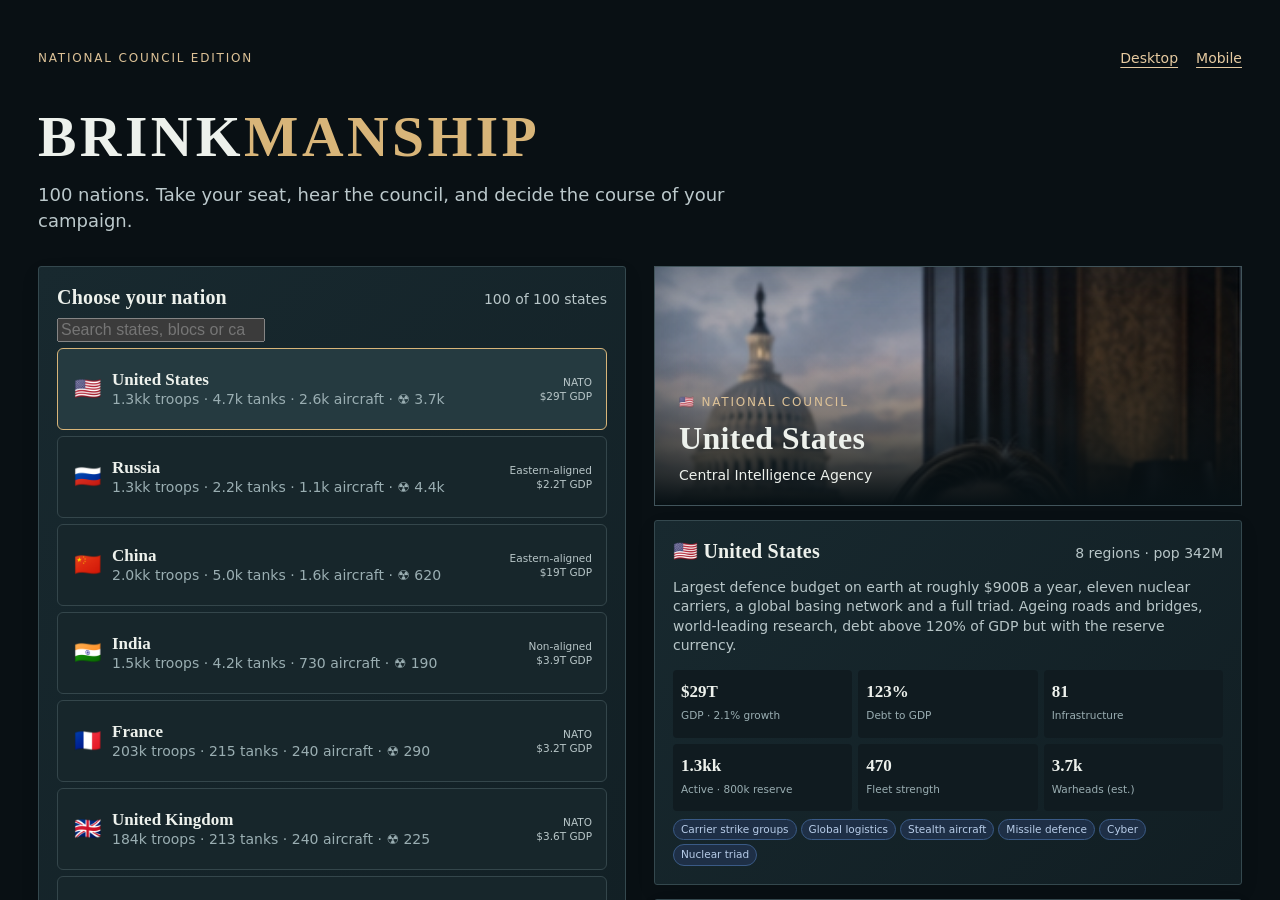
==== commit 71591060: "Fix war offensives: missing reachMult/reportSheet broke attacks" ====
--- a/index.html
+++ b/index.html
@@ -6,7 +6,7 @@
 <meta name="apple-mobile-web-app-capable" content="yes">
 <meta name="apple-mobile-web-app-status-bar-style" content="black-translucent">
 <meta name="theme-color" content="#101B2B">
-<title>Brinkmanship</title>
+<title>Brinkmanship: National Council | desktop</title>
 <style>
 :root{
   --sea:#101B2B; --board:#16253A; --panel:#1C3049; --panel2:#223956; --line:#2E4A70;
@@ -37,10 +37,10 @@
 .dc1{color:var(--signal)} .dc2{color:#E8804C} .dc3{color:var(--amber)} .dc4{color:#B9C96F} .dc5{color:var(--jade)}
 #view{flex:1 1 auto;min-height:0;overflow-y:auto;overscroll-behavior:contain;-webkit-overflow-scrolling:touch;padding:12px 12px 20px}
 body.mobile #top,body.mobile #cols{display:contents}
-body.mobile #rail{order:1} body.mobile #view{order:2} body.mobile #turnbar{order:3} body.mobile #tabs{order:4}
-#tabs{flex:0 0 auto;display:flex;background:var(--board);border-top:1px solid var(--line);padding-bottom:env(safe-area-inset-bottom)}
-.tab{flex:1;padding:8px 2px 7px;text-align:center;color:var(--ink-faint);border-top:2px solid transparent;min-height:50px}
-.tab.on{color:var(--ink);border-top-color:var(--signal);background:var(--panel)}
+body.mobile #tabs{order:1} body.mobile #rail{order:2} body.mobile #view{order:3} body.mobile #turnbar{order:4}
+#tabs{flex:0 0 auto;display:flex;background:var(--board);border-bottom:1px solid var(--line);padding-top:env(safe-area-inset-top)}
+.tab{flex:1;padding:5px 1px 4px;text-align:center;color:var(--ink-faint);border-bottom:2px solid transparent;min-height:0}
+.tab.on{color:var(--ink);border-bottom-color:var(--signal);background:var(--panel)}
 .tab .g{font-size:16px;line-height:1}
 .tab .t{font-size:10px;margin-top:3px}
 .badge{display:inline-block;min-width:15px;padding:0 3px;background:var(--signal);color:#fff;border-radius:8px;font-size:9px;line-height:15px;margin-left:2px;vertical-align:1px}
@@ -52,8 +52,12 @@
 body.desktop .rail-cell{flex:0 0 auto;min-width:96px}
 body.desktop .rail-cell.brand{display:flex;align-items:center;font-family:var(--disp);font-size:20px;font-weight:700;letter-spacing:.06em;padding:0 14px}
 body.desktop .rail-cell.brand em{font-style:normal;color:var(--signal)}
-body.desktop #tabs{border:0;padding:0 6px;flex:1;background:var(--board);align-self:stretch;display:flex}
-body.desktop .tab{flex:0 0 auto;min-width:96px;padding:6px 14px;border-top:0;border-bottom:2px solid transparent;display:flex;align-items:center;gap:7px;justify-content:center;min-height:0}
+body.desktop #tabs{border:0;padding:0 4px;flex:1;min-width:0;background:var(--board);align-self:stretch;display:flex}
+body.desktop .tab{flex:1 1 0;min-width:0;padding:6px 4px;border-top:0;border-bottom:2px solid transparent;display:flex;align-items:center;gap:5px;justify-content:center;min-height:0;white-space:nowrap;overflow:hidden}
+body.desktop .tab .t{overflow:hidden;text-overflow:ellipsis;font-size:11.5px}
+body.desktop .tab .g{font-size:14px;flex:0 0 auto}
+@media (max-width:1180px){ body.desktop .tab{gap:0;padding:6px 2px} body.desktop .tab .t{font-size:10.5px} }
+@media (max-width:1000px){ body.desktop .tab .t{display:none} body.desktop .tab .g{font-size:17px} body.desktop .tab{padding:7px 2px} }
 body.desktop .tab.on{border-bottom-color:var(--signal)}
 body.desktop .tab .t{font-size:13px;margin:0}
 body.desktop #turnbar{flex:0 0 auto;padding:6px 8px;border:0;background:var(--board);display:flex;align-items:center}
@@ -108,6 +112,18 @@
 .infra .ih b{font-family:var(--disp);font-weight:600}
 .act{border-left:3px solid var(--line);padding:5px 0 5px 10px;margin-bottom:7px;font-size:13.5px;line-height:1.45}
 .act.good{border-left-color:var(--jade)} .act.bad{border-left-color:var(--signal)} .act.warn{border-left-color:var(--amber)}
+.tmap{margin:0 0 10px;background:rgba(120,150,190,.05);border:1px solid var(--line);border-radius:10px;padding:6px}
+.tmap svg{width:100%;height:auto;max-height:230px;display:block}
+.tnode{cursor:pointer}
+.tnode:hover circle:first-child{fill-opacity:.9}
+.tnode:focus{outline:none}
+.tnode:focus circle:first-child{stroke:var(--amber);stroke-width:2}
+.exbar{display:flex;height:14px;border-radius:7px;overflow:hidden;background:var(--panel);border:1px solid var(--line)}
+.exbar i{display:block;height:100%}
+.exrow{display:flex;justify-content:space-between;align-items:center;padding:4px 0;border-bottom:1px solid var(--line);font-size:12.5px;cursor:help}
+.exkey{display:flex;align-items:center;gap:6px;min-width:0}
+.exkey i{display:inline-block;width:10px;height:10px;border-radius:3px;flex:0 0 auto}
+.fxtier{display:inline-block;border:1px solid;border-radius:999px;padding:1px 8px;font-size:11px;font-weight:600;font-family:var(--disp);letter-spacing:.02em}
 .news{padding:7px 0;border-bottom:1px solid var(--line)}
 .news .nh{font-family:var(--disp);font-size:15px;font-weight:700;line-height:1.2}
 .news .ns{font-size:11.5px;color:var(--ink-dim);margin-top:2px}
@@ -196,8 +212,14 @@
 .kv span:last-child{font-family:var(--disp);font-weight:600;text-align:right;white-space:nowrap}
 body.mobile .btn.sm{min-height:44px}
 body.mobile .tab .t{font-size:9.5px}
-body.mobile #tabs{overflow-x:auto;-webkit-overflow-scrolling:touch;scrollbar-width:none;justify-content:flex-start}
-body.mobile #tabs::-webkit-scrollbar{display:none}
+body.mobile #tabs{display:grid;grid-template-columns:repeat(6,1fr);gap:0;overflow:visible}
+body.mobile .tab{padding:4px 0 3px;min-width:0;border-bottom:2px solid transparent}
+body.mobile .tab .g{font-size:15px}
+body.mobile .tab .t{font-size:8.5px;letter-spacing:.01em;line-height:1.1;white-space:nowrap;overflow:hidden;text-overflow:ellipsis;padding:0 1px}
+body.mobile .tab .badge{position:absolute;transform:translate(2px,-9px);font-size:8px;padding:0 3px;min-width:12px}
+body.mobile .tab{position:relative}
+@media (max-width:340px){ body.mobile #tabs{grid-template-columns:repeat(5,1fr)} body.mobile .tab .t{font-size:8px} }
+@media (min-width:520px){ body.mobile #tabs{grid-template-columns:repeat(9,1fr)} }
 body.mobile .tab{flex:0 0 auto;min-width:62px;padding:8px 5px 7px}
 .stepper{display:inline-flex;align-items:center;border:1px solid var(--line);border-radius:5px;overflow:hidden;flex:0 0 auto}
 .stepper button{width:40px;height:40px;font-size:19px;background:var(--panel2)}
@@ -215,6 +237,7 @@
 .tog input{width:20px;height:20px;accent-color:var(--jade)}
 @media (prefers-reduced-motion:reduce){*{animation:none!important;transition:none!important}}
 </style>
+<link rel="stylesheet" href="council.css"><link rel="manifest" href="manifest.webmanifest">
 </head>
 <body>
 
@@ -567,13 +590,23 @@
 const rnd = (a,b) => a + rng()*(b-a);
 const pick = arr => arr[Math.floor(rng()*arr.length)];
 const key = (a,b) => [a,b].sort().join("|");
+function full(n){ n=Math.round(n); const s=String(Math.abs(n)).replace(/\B(?=(\d{3})+(?!\d))/g,","); return (n<0?"-":"")+s; }
+function full(n){ n=Math.round(n); const s=String(Math.abs(n)).replace(/\B(?=(\d{3})+(?!\d))/g,","); return (n<0?"-":"")+s; }
 function fmt(n){ n=Math.round(n); if (Math.abs(n)>=1000) return (n/1000).toFixed(Math.abs(n)>=10000?0:1)+"k"; return String(n); }
 function money(n){ const s=n<0?"-$":"$"; n=Math.abs(Math.round(n)); if(n>=1000) return s+(n/1000).toFixed(n>=10000?0:1)+"T"; return s+n+"B"; }
 function esc(s){ return String(s).replace(/&/g,"&amp;").replace(/</g,"&lt;"); }
 function sgn(x,d){ return (x>=0?"+":"")+(d!==undefined?x.toFixed(d):Math.round(x)); }
 const MONTHS=["Jan","Feb","Mar","Apr","May","Jun","Jul","Aug","Sep","Oct","Nov","Dec"];
 function dateOf(t){ const m=8+(t-1); return MONTHS[((m%12)+12)%12]+" "+(2026+Math.floor(m/12)); }
+function defconFor(t){ return t>95?1:t>72?2:t>48?3:t>24?4:5; }
 function crisis(){ return 6-G.defcon; }   /* 1 calm … 5 nuclear alert */
+/* Opening tension. September 2026: New START lapsed in February, leaving no bilateral
+   limit on the two largest arsenals for the first time since 1972; wars are running
+   between and around nuclear-armed states. The Bulletin of the Atomic Scientists put
+   the Doomsday Clock at 85 seconds to midnight in January 2026, the closest ever.
+   That is a world at crisis level 3 of 5, not a calm one. */
+const TENSION0=52;
+function startTension(diff){ return clamp(Math.round(TENSION0*(0.88+(diff||1)*0.12)), 30, 84); }
 const CRISIS_WORD=["","Calm","Tense","Crisis","Confrontation","Nuclear alert"];
 const AUTO_DEFAULT={oil:true,gas:true,steel:true,elec:true,food:true,uran:false};
 
@@ -595,7 +628,7 @@
       blockadedBy:[], embargoedBy:[], alive:true, puppetOf:null, fate:null, defaulted:0, cred:70, gov:"continuity", voteCd:0, reformUntil:0,
       army:{rdy:100,mor:70,xp:d.xp}, airf:{rdy:100,mor:70,xp:Math.round(d.xp*.8)}, navy_s:{rdy:100,mor:70,xp:Math.round(d.xp*.6)},
       tanksOp:1, airOp:1, warExhaustion:0, ops:0, launched:0, builds:0, cyber:0, rested:false, hitThisTurn:0, lastAttacker:null, pendingRetal:null,
-      queue:[], autoTrade:{...AUTO_DEFAULT}, autoSell:false, deathsCaused:0, civDead:0, milDead:0, skills:[], dp:0, propUntil:0, propUsed:0, pol:polDefaults(), infl:2.5, aidFrom:{}, ration:0, progs:[], nucPower:false, satellites:false, mirv:false, surprise:null, fx:100, unemp:6,
+      queue:[], autoTrade:{...AUTO_DEFAULT}, autoSell:false, deathsCaused:0, civDead:0, milDead:0, skills:[], dp:0, propUntil:0, propUsed:0, pol:polDefaults(), infl:2.5, aidFrom:{}, ration:0, progs:[], nucPower:false, satellites:false, mirv:false, surprise:null, fx:100, unemp:6, agents:{}, orgs:[], covert:0, sec:{}, secHeat:0, oppDown:0, fund:0, fundIdx:null, mktDD:0, mktCh:0, abmDebuff:0, opsDebuff:0, warnHit:0, prodHit:{}, abilCd:{}, burnUntil:0, casus:{}, bans:{}, cableCut:0, satHit:0, tariffs:{},
       peaceTurns:5, regions: d.regions.map(([rn,t],i) => ({ name:rn, t, owner:d.id, home:d.id, annexed:false, ctrl:100, ind: i===0?100:Math.round(rnd(55,90)), fort: i===0?45:Math.round(rnd(15,35)), rad:0, since:0, unrest:0, martial:0, resent:0 }))
     };
   });
@@ -603,7 +636,7 @@
     troops:0, res:0, tanks:0, air:0, navy:0, warheads:0, triad:0, abm:0, tech:3, stab:0, reach:"regional", reliab:1, aggr:0, doct:"none", exp:0,
     caps:[], blurb:"Land where the state has collapsed. Warlords, militias and refugees.", prod:{oil:0,gas:0,steel:0,elec:0,food:0,uran:0}, use:{oil:0,gas:0,steel:0,elec:0,food:0,uran:0},
     money:0, rp:0, mob:0, budget:{infra:0,social:0,research:0}, stock:{oil:0,gas:0,steel:0,elec:0,food:0,uran:0}, shortage:{oil:0,gas:0,steel:0,elec:0,food:0,uran:0},
-    nukeProgram:0, blockadedBy:[], embargoedBy:[], alive:false, puppetOf:null, fate:null, defaulted:0, cred:0, gov:"none", voteCd:0, reformUntil:0, skills:[], dp:0, propUntil:0, propUsed:0, pol:polDefaults(), infl:2.5, aidFrom:{}, ration:0, progs:[], nucPower:false, satellites:false, mirv:false, surprise:null, fx:100, unemp:6,
+    nukeProgram:0, blockadedBy:[], embargoedBy:[], alive:false, puppetOf:null, fate:null, defaulted:0, cred:0, gov:"none", voteCd:0, reformUntil:0, skills:[], dp:0, propUntil:0, propUsed:0, pol:polDefaults(), infl:2.5, aidFrom:{}, ration:0, progs:[], nucPower:false, satellites:false, mirv:false, surprise:null, fx:100, unemp:6, agents:{}, orgs:[], covert:0, sec:{}, secHeat:0, oppDown:0, fund:0, fundIdx:null, mktDD:0, mktCh:0, abmDebuff:0, opsDebuff:0, warnHit:0, prodHit:{}, abilCd:{}, burnUntil:0, casus:{}, bans:{}, cableCut:0, satHit:0, tariffs:{},
     army:{rdy:80,mor:70,xp:55}, airf:{rdy:0,mor:0,xp:0}, navy_s:{rdy:0,mor:0,xp:0}, tanksOp:1, airOp:1, warExhaustion:0, ops:0, launched:0, builds:0, cyber:0, rested:false, hitThisTurn:0, lastAttacker:null, pendingRetal:null, queue:[], autoTrade:{}, autoSell:false, deathsCaused:0, civDead:0, milDead:0, peaceTurns:0, regions:[] };
   Object.keys(START_OCC).forEach(id => Object.entries(START_OCC[id]).forEach(([i,o]) => { const r = nations[id].regions[+i]; r.owner=o; r.ind=Math.round(r.ind*.6); r.fort=60; r.since=-30; r.ctrl=70; }));
   Object.keys(START_FORT).forEach(id => Object.entries(START_FORT[id]).forEach(([i,f]) => { nations[id].regions[+i].fort=f; }));
@@ -623,7 +656,7 @@
   START_WARS.forEach(([a,b]) => { wars[key(a,b)]={since:-20}; rel[key(a,b)]=-100; nations[a].mob=2; nations[b].mob=2; nations[a].peaceTurns=0; nations[b].peaceTurns=0; nations[a].warExhaustion=35; nations[b].warExhaustion=45; });
   return { v:3, player: playerId, turn:1, maxTurn: opts.turns, diff: opts.diff, nukeRule: opts.nuke, seed:opts.seed, rs:RS,
     n: nations, rel, rel0:{...rel}, wars, allies, naps:{}, truce:{}, deals:[], concessions:[], offers:[], reports:[], news:[], refugees:[], history:[],
-    price:{}, priceHist:{}, defcon:4, tension:30, nukesUsed:0, log:[], unread:0, over:false, result:null, lastIncome:0, firstUser:null, briefTurn:0, noConfirm:{}, showReports:true, autoLog:[] };
+    price:{}, priceHist:{}, idx:null, defcon:defconFor(startTension(opts.diff)), tension:startTension(opts.diff), nukesUsed:0, log:[], unread:0, over:false, result:null, lastIncome:0, firstUser:null, briefTurn:0, noConfirm:{}, showReports:true, autoLog:[] };
 }
 
 const N  = id => G.n[id];
@@ -677,7 +710,7 @@
 function debtRate(id){ const n=N(id); let r = (sk(n,"e1")?-0.0015:0) + n.pol.rate*0.0022 + Math.max(0,n.infl-4)*0.002 + 0.002 + debtRatio(id)*0.008 + sanctionWeight(id)*0.05 + (n.stab<40?0.02:0) + (debtRatio(id)>1.5?0.01:0);
   if (n.defaulted && G.turn-n.defaulted<24) r += 0.06; if (n.reformUntil>G.turn) r -= 0.005; r += Math.max(0,(100-(n.fx||100)))/2600; return clamp(r, 0.004, 0.20); }
 function upkeep(n){ return n.troops*0.006 + n.tanks*0.0015 + n.air*0.008 + n.navy*0.03 + n.warheads*0.004 + (n.id?occupiedBy(n.id).length*1.5:0); }
-function tradeIncome(id){ let v=0; G.deals.forEach(d=>{ if(d.seller===id) v+=d.cash*(hasCap(N(id),"Lithography monopoly")&&d.res==="elec"?1.3:1)*(sk(N(id),"e2")?1.15:1)*exportMult(id); if(d.buyer===id) v-=d.cash*importMult(id); }); return v; }
+function tradeIncome(id){ let v=0; const cut=((N(id).cableCut||0)>=G.turn)?0.25:1; G.deals.forEach(d=>{ if(d.seller===id) v+=d.cash*(hasCap(N(id),"Lithography monopoly")&&d.res==="elec"?1.3:1)*(sk(N(id),"e2")?1.15:1)*exportMult(id); if(d.buyer===id) v-=d.cash*importMult(id); }); return v*cut; }
 function tributeOut(id){ return N(id).puppetOf ? grossRevenue(id)*0.25 : 0; }
 function tributeIn(id){ let v=0; puppetsOf(id).forEach(p=>{ v+=grossRevenue(p)*0.25; }); return v; }
 function importsOf(id){
@@ -689,7 +722,7 @@
 function budgetSpend(id){ const n=N(id), rev=grossRevenue(id); return {infra:rev*n.budget.infra/100, social:rev*n.budget.social/100, research:rev*n.budget.research/100}; }
 function income(id){
   const n=N(id), rev=grossRevenue(id), b=budgetSpend(id);
-  return rev - b.infra - b.social - b.research - subsidyCost(id) - upkeep(n) - n.debt*debtRate(id)/12 + tradeIncome(id)*(0.9+n.infra.tr/1000)*(1-n.pol.tariff/220) - tributeOut(id) + tributeIn(id);
+  return rev - b.infra - b.social - b.research - subsidyCost(id) - upkeep(n) - n.debt*debtRate(id)/12 + tradeIncome(id)*(0.9+n.infra.tr/1000)*(1-tariffDrag(id)/220) - tributeOut(id) + tributeIn(id);
 }
 function useOf(id){ const n=N(id), rat=[1,.88,.75][n.ration||0], gn=gasNeed(n); const u={}; RES.forEach(r=>u[r.k]=0); regionsOf(id).forEach(x=>{ const h=N(x.from); RES.forEach(r=>{ u[r.k]+= h.use[r.k]/h.regions.length*(owns(x.r)?1:.85); }); }); RES.forEach(r=>u[r.k]=Math.round(u[r.k]*rat*(r.k==="gas"?gn:1)*10)/10); return u; }
 function prodEff(id){
@@ -700,7 +733,7 @@
     if (c.host===id){ RES.forEach(r=>{ out[r.k]-=y[r.k]*c.share; }); }
     if (c.to===id && N(c.host).alive){ RES.forEach(r=>{ out[r.k]+=y[r.k]*c.share; }); } });
   const sub=subsidyBoost(n);
-  RES.forEach(r=>{ let p=out[r.k]*mob*gas*en*sub*progProdMult(n,r.k); if(r.k==="steel"||r.k==="elec") p*=ind; if(r.k==="food") p*=(G.nukesUsed>=80?.6:G.nukesUsed>=40?.88:G.nukesUsed>=15?.97:1); out[r.k]=Math.max(0,p); });
+  RES.forEach(r=>{ let p=out[r.k]*mob*gas*en*sub*progProdMult(n,r.k)*(((n.prodHit||{})[r.k]||0)>=G.turn?0.45:1); if(r.k==="steel"||r.k==="elec") p*=ind; if(r.k==="food") p*=(G.nukesUsed>=80?.6:G.nukesUsed>=40?.88:G.nukesUsed>=15?.97:1); out[r.k]=Math.max(0,p); });
   return out;
 }
 function netRes(id){ const p=prodEff(id), imp=importsOf(id), u=useOf(id), o={}; RES.forEach(r=>{ o[r.k]=p[r.k]+imp[r.k]-u[r.k]; }); return o; }
@@ -729,16 +762,17 @@
 function navalPower(n){ return n.navy * (1+(n.tech-5)*0.06) * shortPen(n,"oil",18) * branchMult(n.navy_s); }
 function convScore(n){ return groundPower(n)*0.55 + airPower(n)*1.6 + navalPower(n)*2.2; }
 function milScore(n){ return Math.round(convScore(n) + n.warheads*1.4); }
-function interceptRate(n){
+function interceptRate(n){ const _dbf=(n.abmDebuff||0)>=G.turn?0.67:1;
   let r = n.abm * shortPen(n,"elec",14) * (1+(n.tech-6)*0.03);
-  if (hasCap(n,"Layered missile defence")) r*=1.25; if (hasCap(n,"Missile defence")) r*=1.1; if (hasCap(n,"Aegis fleet")) r*=1.15; if (n.satellites) r*=1.04;
+  if (hasCap(n,"Layered missile defence")) r*=1.25; if (hasCap(n,"Missile defence")) r*=1.1; if (hasCap(n,"Aegis fleet")) r*=1.15; if (n.satellites&&(n.satHit||0)<G.turn) r*=1.04; r*=_dbf;
   return clamp(r,0,.6);
 }
 function buildAllowance(id){ const n=N(id); let b = 2 + Math.floor(n.tech/3) + Math.floor(gdpNow(id)/3500) + Math.floor(n.infra.in/35) + (n.mob===2?1:0);
   ["Industrial depth","Shipbuilding","Rearmament"].forEach(c=>{ if(hasCap(n,c)) b++; }); if (sk(n,"i2")) b++; return clamp(b,2,16); }
-function maxLaunch(n){ if (n.warheads<=0) return 0; return clamp(Math.round((Math.floor(n.warheads/25)+2)*(n.mirv?1.6:1)), 1, 48); }
+function maxLaunch(n){ if (n.warheads<=0) return 0; if ((n.warnHit||0)>=G.turn) return clamp(Math.round((Math.floor(n.warheads/25)+2)*(n.mirv?1.6:1)*0.5),1,48); return clamp(Math.round((Math.floor(n.warheads/25)+2)*(n.mirv?1.6:1)), 1, 48); }
 function launchLeft(n){ let m=maxLaunch(n); if (n.c2hit&&n.c2hit>=G.turn) m=Math.round(m*0.5); return Math.max(0, m-n.launched); }
-function opsAllowance(n){ return clamp(1 + Math.floor(n.troops/450) + (n.mob===2?1:0) + (n.infra.tr>=80?1:0) + (sk(n,"w5")?1:0), 1, 7); }
+function opsAllowance(n){ if ((n.opsDebuff||0)>=G.turn) return clamp(Math.floor(opsBase(n)/2),1,7); return opsBase(n); }
+function opsBase(n){ return clamp(1 + Math.floor(n.troops/450) + (n.mob===2?1:0) + (n.infra.tr>=80?1:0) + (sk(n,"w5")?1:0), 1, 7); }
 function controlFrac(id){ return regionsOf(id).length / Math.max(1,N(id).regions.length); }
 function reachTo(a,b){
   const A=N(a);
@@ -816,7 +850,7 @@
 };
 function sk(n,id){ return !!(n.skills&&n.skills.indexOf(id)>=0); }
 function skillOpen(n,pillar,i){ const s=SKILLS[pillar].s; if (sk(n,s[i].k)) return false; if (i>0 && !sk(n,s[i-1].k)) return false; return n.dp>=s[i].cost; }
-function dpGain(n){ return 0.35 + n.tech*0.06 + n.infra.re/220 + (n.gdp>2000?0.15:0); }
+function dpGain(n){ return 0.45 + n.tech*0.07 + n.infra.re/200 + (n.gdp>2000?0.15:0) + ((n.progs||[]).length)*0.03 + (enemiesOf(n.id).length?0.3:0); }
 /* Home front */
 const HOMEFRONT=[
  {k:"martial",n:"Martial law",d:"Troops on the streets for 6 turns: unrest falls fast and control climbs, but industry drops a tenth and the country resents it.",cost:8},
@@ -832,7 +866,7 @@
   log("dip", `Security forces clear the streets of ${x.r.name}.`, [id]); headline(`Protests broken up in ${x.r.name}`, "Rights groups condemn the response", 2); }
 function concede(id, x){ const n=N(id); x.r.unrest=Math.max(0,(x.r.unrest||0)-30); x.r.resent=0; n.money-=18; n.stab=clamp(n.stab+3,0,100); [n.army,n.airf,n.navy_s].forEach(b=>{ b.mor=clamp(b.mor-3,0,100); });
   log("dip", `${n.flag} ${n.name} concedes to demonstrators in ${x.r.name}.`, [id]); }
-function propaganda(id){ const n=N(id); const fatigue=clamp(1-(n.propUsed||0)*0.18,0.25,1);
+function propaganda(id){ const n=N(id); const fatigue=clamp(1-(n.propUsed||0)*(sk(n,"f1")?0.09:0.18),0.25,1)*(sk(n,"f1")?1.4:1)*(sk(n,"f5")?1.2:1);
   n.money-=14; n.propUntil=G.turn+8; n.propUsed=(n.propUsed||0)+1; n.stab=clamp(n.stab+6*fatigue,0,100); [n.army,n.airf,n.navy_s].forEach(b=>{ b.mor=clamp(b.mor+5*fatigue,0,100); });
   regionsOf(id).forEach(x=>{ x.r.unrest=Math.max(0,(x.r.unrest||0)-8*fatigue); });
   n.cred=clamp(n.cred-2,0,100);
@@ -938,7 +972,9 @@
 ];
 function polDefaults(){ const o={}; POLICY.forEach(p=>o[p.k]=p.def); return o; }
 function taxMult(n){ return 0.55 + n.pol.tax*0.028; }                     /* revenue scaling */
-function tariffRevenue(id){ const n=N(id); let vol=0; G.deals.forEach(d=>{ if(d.buyer===id) vol+=d.cash; }); return vol*n.pol.tariff/100; }
+function tariffOn(id,partner){ const n=N(id); return clamp(n.pol.tariff + ((n.tariffs||{})[partner]||0), 0, 80); }
+function tariffRevenue(id){ let v=0; G.deals.forEach(d=>{ if(d.buyer===id) v+=d.cash*tariffOn(id,d.seller)/100; }); return v; }
+function tariffDrag(id){ const n=N(id); let w=0,c=0; G.deals.forEach(d=>{ if(d.buyer===id){ w+=tariffOn(id,d.seller)*d.cash; c+=d.cash; } }); return c?w/c:n.pol.tariff; }
 function subsidyCost(id){ const n=N(id); return grossRevenue(id)*n.pol.subsidy/100; }
 function subsidyBoost(n){ return 1 + n.pol.subsidy*0.012; }
 function inflTarget(n,id){
@@ -975,6 +1011,7 @@
   if (k==="debt"){ const cut=Math.round(T.debt*0.15); T.debt-=cut; rel=debtRatio(t)>1.8?30:20; note=money(cut)+" of their debt written off; their borrowing rate falls to "+(debtRate(t)*100).toFixed(1)+"%."; }
   if (k==="rebuild"){ const low=INFRA.slice().sort((x,y)=>T.infra[x.k]-T.infra[y.k])[0]; T.infra[low.k]=clamp(T.infra[low.k]+6,0,100); const w=regionsOf(t).sort((x,y)=>x.r.ind-y.r.ind)[0]; if(w) w.r.ind=Math.min(100,w.r.ind+8); rel=16; note="Their "+low.n.toLowerCase()+" improves"+(w?" and "+w.r.name+" starts rebuilding":"")+"."; }
   if (k==="tech"){ if (me.tech<=T.tech) return null; T.tech++; rel=22; note="Their technology level is now "+T.tech+"."; }
+  if (sk(me,"f3")) rel=Math.round(rel*(sk(me,"f6")?1.5:1.3));
   bumpRel(G.player,t,rel); T.aidFrom=T.aidFrom||{}; T.aidFrom[G.player]=(T.aidFrom[G.player]||0)+cost;
   log("dip", `${me.flag} ${me.name} provides ${a.n.toLowerCase()} to ${T.flag} ${T.name}.`, [G.player,t]);
   if (rel>=18) headline(`${me.name} backs ${T.name}`, a.n+" announced in a joint statement", 1.5);
@@ -1028,6 +1065,90 @@
   headline(`${me.name} and ${T.name} strike a deal`, notes.slice(0,2).join("; ")||"Terms undisclosed", 2);
   return notes;
 }
+
+/* ============================================================
+   1c. FORTY FURTHER STATES — to one hundred
+   ============================================================ */
+DATA.push(
+{id:"AFG",name:"Afghanistan",flag:"🇦🇫",col:"#8C7A5A",pop:43,gdp:17,gr:2.0,debt:8,inf:[14,16,10,8,12],troops:150,res:0,tanks:100,air:10,navy:0,wh:0,triad:0,abm:.01,tech:2,stab:30,reach:"local",aggr:6,doct:"none",exp:9,xp:60,caps:["Mountain warfare","Battle-hardened","Counter-insurgency"],blurb:"Taliban-governed, unrecognised by most, sitting on lithium and rare earths nobody can extract. Forty years of war have produced infantry that fights well and a state that barely functions.",prod:[0,1,1,0,3,1],use:[1,0,1,1,4,0],regions:[["Kabul","m"],["Kandahar","d"],["Herat","d"],["Panjshir & North","m"]]},
+{id:"SYR",name:"Syria",flag:"🇸🇾",col:"#A86A4A",pop:24,gdp:22,gr:3.0,debt:60,inf:[20,22,18,12,18],troops:90,res:0,tanks:400,air:40,navy:5,wh:0,triad:0,abm:.03,tech:3,stab:32,reach:"regional",aggr:5,doct:"none",exp:9,xp:55,caps:["Battle-hardened","Urban warfare"],blurb:"A new government after half a century of Assad rule, rebuilding from ruins with Gulf money and Turkish backing. Israeli strikes continue; the north remains contested.",prod:[1,1,1,0,3,0],use:[2,1,1,1,3,0],regions:[["Damascus","u"],["Aleppo","p"],["Coast","p"],["East & Desert","d"]]},
+{id:"LBN",name:"Lebanon",flag:"🇱🇧",col:"#C88A7A",pop:6,gdp:22,gr:2.0,debt:150,inf:[26,22,20,26,24],troops:60,res:0,tanks:100,air:5,navy:3,wh:0,triad:0,abm:.02,tech:4,stab:28,reach:"local",aggr:3,doct:"none",exp:7,xp:45,caps:["Urban warfare","Mountain warfare"],blurb:"A state that defaulted, a currency that lost most of its value, and an armed movement stronger than the army. Rebuilding the south after the war with Israel.",prod:[0,0,0,0,2,0],use:[1,1,1,1,2,0],regions:[["Beirut","u"],["Bekaa","m"],["South","m"]]},
+{id:"JOR",name:"Jordan",flag:"🇯🇴",col:"#9E8A5A",pop:11,gdp:55,gr:2.5,debt:92,inf:[46,48,36,36,46],troops:100,res:65,tanks:390,air:90,navy:3,wh:0,triad:0,abm:.06,tech:5,stab:58,reach:"regional",aggr:2,doct:"none",exp:4,xp:35,caps:["Desert warfare","Counter-insurgency"],blurb:"A monarchy that survives by being useful to everyone: Western training bases, a peace treaty with Israel, and the largest refugee population per head on earth. Water and energy both imported.",prod:[0,0,1,0,2,0],use:[2,1,1,1,3,0],regions:[["Amman","u"],["Irbid","p"],["Aqaba & South","d"]]},
+{id:"YEM",name:"Yemen",flag:"🇾🇪",col:"#B07A5A",pop:35,gdp:20,gr:1.0,debt:70,inf:[12,12,10,8,10],troops:80,res:0,tanks:150,air:10,navy:3,wh:0,triad:0,abm:.01,tech:2,stab:18,reach:"regional",aggr:7,doct:"none",exp:9,xp:55,caps:["Mountain warfare","Battle-hardened","Missile harassment"],blurb:"A decade of war, a famine, and a movement that has closed one of the world's busiest shipping lanes with drones and anti-ship missiles. Effectively two countries.",prod:[2,0,0,0,2,0],use:[1,0,1,1,4,0],regions:[["Sanaa","m"],["Aden","d"],["Hadhramaut","d"]]},
+{id:"OMN",name:"Oman",flag:"🇴🇲",col:"#7A9E8A",pop:5,gdp:110,gr:2.0,debt:36,inf:[62,68,44,38,60],troops:43,res:0,tanks:180,air:60,navy:20,wh:0,triad:0,abm:.06,tech:6,stab:70,reach:"regional",aggr:1,doct:"none",exp:2,xp:20,caps:["Desert warfare","Straits control"],blurb:"Controls the southern shore of the Strait of Hormuz and talks to everyone, including the people nobody else will talk to. Oil and gas fund a careful neutrality.",prod:[7,5,0,0,1,0],use:[1,1,1,1,2,0],regions:[["Muscat","u"],["Dhofar","d"],["Musandam","m"]]},
+{id:"TUN",name:"Tunisia",flag:"🇹🇳",col:"#C87A6A",pop:12,gdp:55,gr:1.5,debt:82,inf:[42,44,36,34,42],troops:36,res:0,tanks:130,air:30,navy:10,wh:0,triad:0,abm:.02,tech:5,stab:44,reach:"local",aggr:2,doct:"none",exp:3,xp:25,caps:["Counter-insurgency"],blurb:"The one democracy the Arab Spring produced, now consolidated back under a strong presidency. Phosphates, tourism and a long coast the Mediterranean migration routes run through.",prod:[1,1,1,0,3,0],use:[2,1,1,1,3,0],regions:[["Tunis","u"],["Sfax & Coast","p"],["Interior","d"]]},
+{id:"SOM",name:"Somalia",flag:"🇸🇴",col:"#7AA8B0",pop:19,gdp:13,gr:3.5,debt:20,inf:[10,10,8,6,10],troops:30,res:0,tanks:20,air:5,navy:2,wh:0,triad:0,abm:.01,tech:2,stab:20,reach:"local",aggr:5,doct:"none",exp:9,xp:50,caps:["Counter-insurgency","Battle-hardened"],blurb:"Thirty years without a functioning central state, a long insurgency, and the longest coastline in mainland Africa astride the Gulf of Aden shipping lane.",prod:[0,0,0,0,2,0],use:[1,0,0,1,3,0],regions:[["Mogadishu","u"],["Puntland","d"],["Jubaland","p"]]},
+{id:"COD",name:"DR Congo",flag:"🇨🇩",col:"#5FA86A",pop:112,gdp:75,gr:5.0,debt:22,inf:[12,16,14,10,14],troops:130,res:0,tanks:100,air:15,navy:2,wh:0,triad:0,abm:.01,tech:2,stab:26,reach:"regional",aggr:4,doct:"none",exp:8,xp:45,caps:["Jungle warfare","Battle-hardened"],blurb:"Seventy percent of the world's cobalt and most of its coltan, under a state that cannot police its own east. A war in the Kivus that draws in every neighbour.",prod:[1,0,4,3,5,2],use:[2,1,2,2,6,0],regions:[["Kinshasa","u"],["Katanga","p"],["Kivu","m"],["Equateur","j"]]},
+{id:"AGO",name:"Angola",flag:"🇦🇴",col:"#C89E5A",pop:37,gdp:130,gr:3.0,debt:60,inf:[24,30,22,16,24],troops:107,res:0,tanks:300,air:60,navy:10,wh:0,triad:0,abm:.02,tech:3,stab:44,reach:"regional",aggr:3,doct:"none",exp:6,xp:40,caps:["Battle-hardened"],blurb:"Africa's second-largest oil producer, twenty years past a civil war that lasted twenty-seven. The Lobito corridor now carries Congolese copper to the Atlantic under American financing.",prod:[8,2,1,0,3,0],use:[2,1,1,1,4,0],regions:[["Luanda","u"],["Cabinda","j"],["Interior","p"]]},
+{id:"TZA",name:"Tanzania",flag:"🇹🇿",col:"#6FB08A",pop:68,gdp:95,gr:5.5,debt:42,inf:[26,28,22,20,28],troops:27,res:0,tanks:60,air:20,navy:5,wh:0,triad:0,abm:.01,tech:3,stab:56,reach:"local",aggr:1,doct:"none",exp:2,xp:20,caps:[],blurb:"Stable, fast-growing, and the outlet for Zambian and Congolese minerals through Dar es Salaam. Enormous offshore gas that keeps almost being developed.",prod:[0,4,1,0,5,0],use:[2,1,1,1,4,0],regions:[["Dar es Salaam","u"],["Dodoma","p"],["Lake Zone","p"]]},
+{id:"UGA",name:"Uganda",flag:"🇺🇬",col:"#8AB05F",pop:50,gdp:60,gr:6.0,debt:52,inf:[22,24,18,18,24],troops:45,res:0,tanks:200,air:25,navy:2,wh:0,triad:0,abm:.01,tech:3,stab:48,reach:"regional",aggr:4,doct:"none",exp:7,xp:40,caps:["Counter-insurgency","Battle-hardened"],blurb:"Deploys its army across three neighbours and into Somalia. New oil coming online through a pipeline to the Tanzanian coast; one president since 1986.",prod:[3,0,0,0,4,0],use:[1,1,1,1,3,0],regions:[["Kampala","u"],["West Nile","p"],["Karamoja","d"]]},
+{id:"GHA",name:"Ghana",flag:"🇬🇭",col:"#C8B45F",pop:35,gdp:80,gr:4.5,debt:78,inf:[32,34,26,26,34],troops:16,res:0,tanks:40,air:20,navy:8,wh:0,triad:0,abm:.01,tech:4,stab:60,reach:"local",aggr:1,doct:"none",exp:2,xp:22,caps:[],blurb:"Gold, cocoa and offshore oil, recovering from a debt restructuring. West Africa's steadiest democracy and the region's main peacekeeping contributor.",prod:[3,1,1,0,4,0],use:[2,1,1,1,3,0],regions:[["Accra","u"],["Ashanti","j"],["North","p"]]},
+{id:"CIV",name:"Ivory Coast",flag:"🇨🇮",col:"#D8A05F",pop:32,gdp:90,gr:6.0,debt:58,inf:[36,36,28,26,34],troops:25,res:0,tanks:20,air:15,navy:6,wh:0,triad:0,abm:.01,tech:4,stab:58,reach:"local",aggr:1,doct:"none",exp:3,xp:25,caps:[],blurb:"The world's largest cocoa producer and francophone West Africa's economic anchor, now hosting French forces that the Sahel states expelled.",prod:[2,1,0,0,5,0],use:[2,1,1,1,3,0],regions:[["Abidjan","u"],["Yamoussoukro","j"],["North","p"]]},
+{id:"ZWE",name:"Zimbabwe",flag:"🇿🇼",col:"#9EB05F",pop:16,gdp:35,gr:3.0,debt:95,inf:[22,24,22,18,22],troops:29,res:0,tanks:40,air:20,navy:0,wh:0,triad:0,abm:.01,tech:3,stab:38,reach:"local",aggr:3,doct:"none",exp:4,xp:30,caps:[],blurb:"The world's largest lithium reserves outside Australia and Chile, mostly bought by Chinese firms, under an economy that has hyperinflated twice in twenty years.",prod:[0,0,2,0,3,0],use:[1,1,1,1,2,0],regions:[["Harare","p"],["Bulawayo","p"],["Manicaland","m"]]},
+{id:"MOZ",name:"Mozambique",flag:"🇲🇿",col:"#5FB09E",pop:34,gdp:24,gr:4.0,debt:88,inf:[16,20,14,12,18],troops:11,res:0,tanks:30,air:8,navy:3,wh:0,triad:0,abm:.01,tech:2,stab:40,reach:"local",aggr:2,doct:"none",exp:6,xp:35,caps:["Jungle warfare","Counter-insurgency"],blurb:"One of the largest gas discoveries this century off Cabo Delgado, and an insurgency in the same province that has repeatedly stopped it being developed.",prod:[0,6,0,0,3,0],use:[1,1,1,1,3,0],regions:[["Maputo","u"],["Cabo Delgado","j"],["Beira","p"]]},
+{id:"PER",name:"Peru",flag:"🇵🇪",col:"#C86A5F",pop:34,gdp:290,gr:2.5,debt:34,inf:[42,48,40,32,42],troops:80,res:0,tanks:150,air:60,navy:25,wh:0,triad:0,abm:.02,tech:5,stab:42,reach:"regional",aggr:2,doct:"none",exp:5,xp:32,caps:["Mountain warfare","Jungle warfare"],blurb:"The world's second-largest copper producer and a major silver and zinc exporter, under a political system that has cycled through six presidents in eight years. Chancay port now links it directly to China.",prod:[1,1,7,0,5,0],use:[3,1,2,2,4,0],regions:[["Lima","d"],["Andes","m"],["Amazon","j"],["South Coast","d"]]},
+{id:"BOL",name:"Bolivia",flag:"🇧🇴",col:"#8AA85F",pop:12,gdp:48,gr:2.0,debt:88,inf:[26,32,24,20,28],troops:34,res:0,tanks:60,air:20,navy:2,wh:0,triad:0,abm:.01,tech:3,stab:38,reach:"local",aggr:2,doct:"none",exp:3,xp:25,caps:["Mountain warfare"],blurb:"The largest identified lithium resources on earth, in a salt flat that has resisted every attempt to industrialise it. Gas exports collapsing and dollars scarce.",prod:[1,3,1,0,3,0],use:[1,1,1,1,2,0],regions:[["La Paz","m"],["Santa Cruz","j"],["Potosí","m"]]},
+{id:"CUB",name:"Cuba",flag:"🇨🇺",col:"#B05F6A",pop:11,gdp:60,gr:0.5,debt:60,inf:[26,20,24,34,28],troops:49,res:39,tanks:800,air:40,navy:5,wh:0,triad:0,abm:.03,tech:4,stab:40,reach:"local",aggr:3,doct:"none",exp:4,xp:35,caps:["Counter-insurgency","Fortified frontier"],blurb:"Rolling blackouts, the worst economic crisis since the Soviet collapse, and a large stock of ageing Soviet armour ninety miles from Florida.",prod:[0,0,1,0,3,0],use:[2,1,1,1,3,0],regions:[["Havana","u"],["Santiago","m"],["Centre","p"]]},
+{id:"NZL",name:"New Zealand",flag:"🇳🇿",col:"#5F9EC8",pop:5,gdp:260,gr:2.0,debt:46,inf:[70,76,58,66,76],troops:9,res:2,tanks:0,air:20,navy:9,wh:0,triad:0,abm:.03,tech:8,stab:74,reach:"regional",aggr:1,doct:"none",exp:2,xp:20,caps:["Archipelago","Nuclear-free"],blurb:"A Five Eyes member with almost no combat air force, nuclear-free by law since 1987, and the Pacific's most trusted convener of small island states.",prod:[0,1,0,1,7,0],use:[2,1,1,2,2,0],regions:[["Auckland","u"],["South Island","m"],["Wellington","p"]]},
+{id:"PNG",name:"Papua New Guinea",flag:"🇵🇬",col:"#6AB07A",pop:11,gdp:32,gr:4.0,debt:52,inf:[12,16,12,10,14],troops:4,res:0,tanks:0,air:3,navy:4,wh:0,triad:0,abm:.01,tech:2,stab:44,reach:"local",aggr:1,doct:"none",exp:3,xp:22,caps:["Jungle warfare","Archipelago"],blurb:"Gold, copper and LNG, eight hundred languages, and a security treaty with Australia signed to keep Chinese policing agreements out.",prod:[1,4,2,0,3,0],use:[1,0,1,1,2,0],regions:[["Port Moresby","j"],["Highlands","m"],["Islands","j"]]},
+{id:"LKA",name:"Sri Lanka",flag:"🇱🇰",col:"#C8A05F",pop:22,gdp:90,gr:3.5,debt:100,inf:[38,36,30,32,40],troops:200,res:0,tanks:60,air:25,navy:15,wh:0,triad:0,abm:.02,tech:4,stab:48,reach:"local",aggr:2,doct:"none",exp:7,xp:45,caps:["Jungle warfare","Counter-insurgency","Battle-hardened"],blurb:"Defaulted in 2022 and restructured; sits astride the Indian Ocean sea lanes with a Chinese-built port on a 99-year lease that India watches closely.",prod:[0,0,0,0,4,0],use:[2,1,1,1,3,0],regions:[["Colombo","u"],["Kandy","m"],["North & East","p"]]},
+{id:"NPL",name:"Nepal",flag:"🇳🇵",col:"#A85F7A",pop:30,gdp:45,gr:4.5,debt:44,inf:[22,30,18,18,24],troops:96,res:0,tanks:40,air:10,navy:0,wh:0,triad:0,abm:.01,tech:3,stab:50,reach:"local",aggr:1,doct:"none",exp:4,xp:35,caps:["Mountain warfare"],blurb:"Between India and China, exporting hydropower to one and courting infrastructure money from the other. Its soldiers still serve in three foreign armies.",prod:[0,0,0,2,3,0],use:[1,1,1,1,3,0],regions:[["Kathmandu","m"],["Terai","p"],["Himalaya","m"]]},
+{id:"KHM",name:"Cambodia",flag:"🇰🇭",col:"#B08A5F",pop:17,gdp:50,gr:5.5,debt:38,inf:[28,32,26,20,28],troops:124,res:0,tanks:200,air:20,navy:8,wh:0,triad:0,abm:.02,tech:3,stab:52,reach:"local",aggr:5,doct:"none",exp:5,xp:35,caps:["Jungle warfare"],blurb:"Chinese-financed and Chinese-aligned, with a naval base at Ream that Washington believes is not only Cambodian. Border fighting with Thailand has flared again.",prod:[0,0,0,1,4,0],use:[1,1,1,1,3,0],regions:[["Phnom Penh","u"],["Siem Reap","p"],["Coast","j"]]},
+{id:"MNG",name:"Mongolia",flag:"🇲🇳",col:"#9E8AB0",pop:3,gdp:22,gr:5.0,debt:60,inf:[24,30,22,22,28],troops:9,res:0,tanks:400,air:10,navy:0,wh:0,triad:0,abm:.01,tech:4,stab:58,reach:"local",aggr:1,doct:"none",exp:1,xp:18,caps:["Steppe depth"],blurb:"Copper, coal and uranium between the only two neighbours it has, pursuing a declared 'third neighbour' policy towards everyone else.",prod:[1,0,4,0,2,3],use:[1,1,1,1,1,0],regions:[["Ulaanbaatar","p"],["Gobi","d"],["North","m"]]},
+{id:"GEO",name:"Georgia",flag:"🇬🇪",col:"#7A9EC8",pop:4,gdp:35,gr:5.0,debt:38,inf:[44,46,38,38,44],troops:37,res:0,tanks:100,air:10,navy:0,wh:0,triad:0,abm:.02,tech:5,stab:46,reach:"local",aggr:3,doct:"none",exp:6,xp:40,caps:["Mountain warfare","Battle-hardened"],blurb:"Twenty percent of its territory under Russian occupation since 2008, a government drifting back towards Moscow, and the Middle Corridor freight route running through it.",prod:[0,0,1,1,3,0],use:[1,1,1,1,2,0],regions:[["Tbilisi","u"],["Abkhazia line","m"],["Black Sea","p"]]},
+{id:"ARM",name:"Armenia",flag:"🇦🇲",col:"#B07A9E",pop:3,gdp:28,gr:5.0,debt:48,inf:[42,44,38,40,44],troops:45,res:210,tanks:200,air:10,navy:0,wh:0,triad:0,abm:.02,tech:5,stab:44,reach:"local",aggr:4,doct:"none",exp:8,xp:45,caps:["Mountain warfare","Battle-hardened","Conscript reserves"],blurb:"Lost Nagorno-Karabakh in 2023 and has been pivoting away from Russian security guarantees ever since, towards France, India and the European Union.",prod:[0,0,1,1,2,1],use:[1,1,1,1,2,0],regions:[["Yerevan","u"],["Syunik","m"],["North","m"]]},
+{id:"TKM",name:"Turkmenistan",flag:"🇹🇲",col:"#5FA88A",pop:7,gdp:80,gr:6.0,debt:8,inf:[34,50,28,22,32],troops:37,res:0,tanks:650,air:90,navy:5,wh:0,triad:0,abm:.02,tech:3,stab:60,reach:"local",aggr:2,doct:"none",exp:1,xp:16,caps:["Desert warfare","Neutrality"],blurb:"The fourth-largest gas reserves on earth under a permanently neutral, almost entirely closed state that sells nearly all of it to China through one pipeline.",prod:[2,14,0,0,2,0],use:[1,2,1,1,2,0],regions:[["Ashgabat","d"],["Galkynysh","d"],["Caspian","d"]]},
+{id:"KGZ",name:"Kyrgyzstan",flag:"🇰🇬",col:"#8AB0A8",pop:7,gdp:16,gr:6.0,debt:44,inf:[24,34,20,20,26],troops:11,res:0,tanks:150,air:8,navy:0,wh:0,triad:0,abm:.01,tech:3,stab:46,reach:"local",aggr:3,doct:"none",exp:4,xp:28,caps:["Mountain warfare"],blurb:"Gold, hydropower and a Russian airbase, with a border dispute with Tajikistan that has twice turned into artillery duels between the two armies.",prod:[0,0,1,2,2,1],use:[1,1,1,1,2,0],regions:[["Bishkek","m"],["Fergana","p"],["Tien Shan","m"]]},
+{id:"PRT",name:"Portugal",flag:"🇵🇹",col:"#6AA85F",pop:10,gdp:320,gr:2.0,debt:92,inf:[68,72,58,60,70],troops:24,res:20,tanks:37,air:30,navy:20,wh:0,triad:0,abm:.05,tech:8,stab:66,reach:"regional",aggr:1,doct:"none",exp:2,xp:20,caps:["Blue-water navy"],blurb:"NATO's Atlantic anchor, with the Azores air base and one of the largest exclusive economic zones in Europe. Lithium deposits Europe wants for its battery supply chain.",prod:[0,0,1,2,4,1],use:[2,2,2,2,3,0],regions:[["Lisbon","u"],["Porto","p"],["Azores","p"]]},
+{id:"IRL",name:"Ireland",flag:"🇮🇪",col:"#5FB07A",pop:5,gdp:560,gr:3.5,debt:40,inf:[70,72,72,74,74],troops:8,res:2,tanks:0,air:5,navy:6,wh:0,triad:0,abm:.02,tech:9,stab:72,reach:"local",aggr:1,doct:"none",exp:1,xp:14,caps:["Pharmaceutical hub","Neutrality"],blurb:"Militarily neutral with essentially no air defence, while the transatlantic data cables and most of Europe's pharmaceutical and software profits run through it.",prod:[0,0,0,4,4,0],use:[1,1,1,2,2,0],regions:[["Dublin","u"],["Cork","p"],["West","p"]]},
+{id:"AUT",name:"Austria",flag:"🇦🇹",col:"#C86A7A",pop:9,gdp:520,gr:1.5,debt:78,inf:[78,76,72,70,78],troops:14,res:920,tanks:56,air:15,navy:0,wh:0,triad:0,abm:.04,tech:8,stab:68,reach:"local",aggr:1,doct:"none",exp:1,xp:16,caps:["Mountain warfare","Neutrality","Conscript reserves"],blurb:"Constitutionally neutral, heavily dependent on Russian gas until very recently, and the seat of the agency that inspects everyone's nuclear programme.",prod:[0,0,2,2,3,0],use:[2,2,2,2,3,0],regions:[["Vienna","u"],["Alps","m"],["Styria","m"]]},
+{id:"CHE",name:"Switzerland",flag:"🇨🇭",col:"#C85F5F",pop:9,gdp:900,gr:1.5,debt:38,inf:[86,84,80,84,88],troops:21,res:150,tanks:134,air:70,navy:0,wh:0,triad:0,abm:.10,tech:9,stab:80,reach:"local",aggr:1,doct:"none",exp:1,xp:22,caps:["Mountain warfare","Fortified frontier","Neutrality","Conscript reserves"],blurb:"Armed neutrality with mountains prepared for demolition, F-35s on order, and the vaults where a good deal of the world's money and gold physically sits.",prod:[0,0,1,4,2,0],use:[2,1,2,2,3,0],regions:[["Zurich","u"],["Alps","m"],["Geneva","p"]]},
+{id:"BEL",name:"Belgium",flag:"🇧🇪",col:"#8A8AC8",pop:12,gdp:680,gr:1.5,debt:106,inf:[76,74,70,72,76],troops:25,res:5,tanks:0,air:45,navy:10,wh:0,triad:0,abm:.05,tech:8,stab:64,reach:"regional",aggr:1,doct:"none",exp:2,xp:20,caps:["Nuclear sharing","Port hub"],blurb:"Hosts NATO headquarters and American nuclear weapons at Kleine Brogel, runs Europe's second-largest port, and has no tanks at all.",prod:[0,0,2,3,3,0],use:[2,2,3,3,3,0],regions:[["Brussels","u"],["Flanders","p"],["Wallonia","p"]]},
+{id:"DNK",name:"Denmark",flag:"🇩🇰",col:"#C87A8A",pop:6,gdp:420,gr:2.0,debt:30,inf:[80,84,72,74,82],troops:16,res:12,tanks:44,air:35,navy:15,wh:0,triad:0,abm:.06,tech:9,stab:74,reach:"regional",aggr:2,doct:"none",exp:3,xp:26,caps:["Arctic operations","Blue-water navy"],blurb:"Sovereign over Greenland and therefore over the shortest Arctic route between North America and Europe — which has made it the subject of considerable American interest.",prod:[1,2,1,2,5,0],use:[2,1,2,2,2,0],regions:[["Copenhagen","u"],["Jutland","p"],["Greenland","m"]]},
+{id:"HUN",name:"Hungary",flag:"🇭🇺",col:"#B0955F",pop:9,gdp:230,gr:2.0,debt:74,inf:[62,64,60,54,62],troops:37,res:20,tanks:44,air:20,navy:0,wh:0,triad:0,abm:.04,tech:7,stab:60,reach:"local",aggr:3,doct:"none",exp:1,xp:18,caps:["Fortified frontier"],blurb:"Inside NATO and the EU while blocking much of what both try to do, still buying Russian oil through the Druzhba pipeline and building a Russian-financed reactor.",prod:[0,0,2,2,4,0],use:[2,2,2,2,3,0],regions:[["Budapest","u"],["Great Plain","p"],["West","p"]]},
+{id:"BGR",name:"Bulgaria",flag:"🇧🇬",col:"#7AB08A",pop:6,gdp:120,gr:2.5,debt:24,inf:[52,58,52,44,52],troops:37,res:3,tanks:90,air:20,navy:10,wh:0,triad:0,abm:.04,tech:6,stab:56,reach:"local",aggr:2,doct:"none",exp:2,xp:20,caps:["Fortified frontier"],blurb:"A Soviet-standard arms industry that has quietly become one of the largest suppliers of ammunition to Ukraine, on the Black Sea coast opposite the war.",prod:[0,0,2,2,3,1],use:[1,1,2,1,2,0],regions:[["Sofia","m"],["Black Sea","p"],["Danube","p"]]},
+{id:"HRV",name:"Croatia",flag:"🇭🇷",col:"#5F8AB0",pop:4,gdp:95,gr:3.0,debt:58,inf:[58,60,52,48,58],troops:14,res:20,tanks:75,air:12,navy:8,wh:0,triad:0,abm:.03,tech:7,stab:62,reach:"local",aggr:2,doct:"none",exp:5,xp:32,caps:["Mountain warfare","Battle-hardened"],blurb:"An LNG terminal on Krk that now supplies half of central Europe, Rafales replacing MiGs, and a coastline that is most of the economy.",prod:[0,1,1,1,3,0],use:[1,1,1,1,2,0],regions:[["Zagreb","p"],["Dalmatia","m"],["Slavonia","p"]]},
+{id:"LTU",name:"Lithuania",flag:"🇱🇹",col:"#A8B05F",pop:3,gdp:90,gr:3.0,debt:38,inf:[58,62,52,50,58],troops:23,res:28,tanks:0,air:8,navy:4,wh:0,triad:0,abm:.05,tech:7,stab:64,reach:"local",aggr:4,doct:"none",exp:2,xp:24,caps:["Fortified frontier","Conscript reserves"],blurb:"Holds the Suwałki gap between Belarus and Kaliningrad — the ground NATO planners worry about most — and hosts a permanent German brigade.",prod:[0,0,1,1,4,0],use:[1,1,1,1,2,0],regions:[["Vilnius","p"],["Suwałki Gap","p"],["Klaipėda","p"]]},
+{id:"EST",name:"Estonia",flag:"🇪🇪",col:"#7AC8C8",pop:1,gdp:45,gr:2.5,debt:24,inf:[64,66,54,62,64],troops:8,res:43,tanks:0,air:4,navy:3,wh:0,triad:0,abm:.05,tech:9,stab:68,reach:"local",aggr:4,doct:"none",exp:2,xp:24,caps:["Cyber","Fortified frontier","Conscript reserves"],blurb:"Spends more of its economy on defence than almost any NATO member, hosts the alliance's cyber defence centre, and shares a river with Russia.",prod:[0,0,0,2,2,0],use:[0,0,1,1,1,0],regions:[["Tallinn","u"],["Narva","p"],["South","p"]]}
+);
+/* geography and politics for the forty */
+[["AFG",["PAK","IRN","UZB","TKM","CHN"]],["SYR",["TUR","IRQ","JOR","LBN","ISR"]],["LBN",["SYR","ISR"]],["JOR",["ISR","IRQ","SAU","SYR"]],
+ ["YEM",["SAU","OMN"]],["OMN",["ARE","SAU","YEM"]],["TUN",["DZA","LBY"]],["SOM",["ETH","KEN"]],
+ ["COD",["AGO","ZMB","UGA","TZA","COG"]],["AGO",["COD","ZMB"]],["TZA",["KEN","UGA","MOZ","COD","ZMB"]],["UGA",["KEN","TZA","COD","SDN"]],
+ ["GHA",["CIV"]],["CIV",["GHA"]],["ZWE",["ZAF","MOZ","ZMB"]],["MOZ",["ZAF","ZWE","TZA"]],
+ ["PER",["BRA","BOL","CHL","COL","ECU"]],["BOL",["BRA","PER","CHL","ARG"]],
+ ["LKA",[]],["NPL",["IND","CHN"]],["KHM",["THA","VNM"]],["MNG",["CHN","RUS"]],
+ ["GEO",["RUS","TUR","AZE","ARM"]],["ARM",["TUR","IRN","AZE","GEO"]],["TKM",["IRN","AFG","UZB","KAZ"]],["KGZ",["KAZ","UZB","CHN"]],
+ ["PRT",["ESP"]],["IRL",["GBR"]],["AUT",["DEU","ITA","CZE","HUN","CHE"]],["CHE",["DEU","FRA","ITA","AUT"]],["BEL",["FRA","DEU","NLD"]],
+ ["DNK",["DEU","SWE"]],["HUN",["AUT","SRB","ROU","UKR","HRV"]],["BGR",["ROU","TUR","GRC","SRB"]],["HRV",["SRB","HUN","BIH"]],
+ ["LTU",["POL","BLR"]],["EST",["RUS","LVA"]],["NZL",[]],["PNG",["IDN"]],["CUB",[]]
+].forEach(([a,l])=>{ adj(LAND,a,l); l.forEach(b=>adj(LAND,b,[a])); });
+[["SYR",["TUR","EGY","GRC"]],["LBN",["CYP","GRC","TUR"]],["JOR",["EGY","SAU"]],["YEM",["SDN","SOM","ERI","DJI"]],["OMN",["IRN","IND","PAK"]],
+ ["TUN",["ITA","LBY","DZA","MLT"]],["SOM",["YEM","KEN","ARE","IND"]],["AGO",["COD","BRA","NGA"]],["TZA",["KEN","MOZ","IND","ARE"]],
+ ["MOZ",["ZAF","TZA","IND","MDG"]],["GHA",["CIV","NGA"]],["CIV",["GHA","NGA","SEN"]],["PER",["CHL","ECU","MEX","CHN"]],
+ ["LKA",["IND","MYS","ARE"]],["KHM",["VNM","THA"]],["PRT",["ESP","MAR","GBR","BRA"]],["IRL",["GBR","FRA"]],
+ ["BEL",["GBR","NLD","FRA"]],["DNK",["SWE","NOR","DEU","GBR","CAN"]],["BGR",["TUR","ROU","UKR","GEO"]],["HRV",["ITA","GRC"]],
+ ["LTU",["SWE","POL","DEU"]],["EST",["FIN","SWE","RUS"]],["NZL",["AUS","PNG","IDN"]],["PNG",["AUS","IDN","PHL"]],
+ ["CUB",["USA","MEX","VEN","COL"]],["GEO",["TUR","UKR","ROU","RUS"]]
+].forEach(([a,l])=>{ adj(SEA,a,l); l.forEach(b=>adj(SEA,b,[a])); });
+NATO.push("PRT","BEL","DNK","HUN","BGR","HRV","LTU","EST");
+PACTS.push(["USA","JOR"],["FRA","CIV"],["AUS","PNG"],["AUS","NZL"],["RUS","ARM"]);
+BLOCS.west.push("PRT","IRL","AUT","CHE","BEL","DNK","HUN","BGR","HRV","LTU","EST","NZL","PNG","JOR","OMN","GHA","CIV","TZA","PER","LKA","NPL","GEO","MNG","TUN","UGA");
+BLOCS.east.push("AFG","SYR","YEM","CUB","KHM","TKM","BOL","ZWE","SOM","ARM");
+RIVALS.push(["AFG","PAK",-30],["AFG","IRN",-15],["SYR","ISR",-55],["SYR","TUR",25],["SYR","IRN",-10],["LBN","ISR",-55],
+ ["JOR","ISR",20],["JOR","USA",55],["YEM","SAU",-55],["YEM","ISR",-60],["YEM","IRN",40],["OMN","IRN",30],["OMN","GBR",45],
+ ["SOM","ETH",-45],["SOM","TUR",40],["COD","RWA",-60],["COD","UGA",-25],["COD","CHN",30],["AGO","USA",25],["TZA","CHN",30],
+ ["UGA","COD",-25],["GHA","USA",25],["CIV","FRA",55],["ZWE","CHN",40],["ZWE","GBR",-30],["MOZ","PRT",30],
+ ["PER","CHN",30],["PER","CHL",-10],["BOL","RUS",25],["BOL","CHL",-25],["CUB","USA",-70],["CUB","RUS",50],["CUB","CHN",35],
+ ["NZL","AUS",70],["NZL","USA",45],["PNG","AUS",65],["PNG","CHN",-10],["LKA","CHN",35],["LKA","IND",25],["NPL","CHN",20],["NPL","IND",25],
+ ["KHM","CHN",60],["KHM","THA",-40],["KHM","VNM",15],["MNG","CHN",-10],["MNG","RUS",20],["MNG","USA",30],
+ ["GEO","RUS",-50],["ARM","AZE",-70],["ARM","TUR",-55],["ARM","RUS",15],["ARM","IRN",35],["ARM","FRA",45],
+ ["TKM","CHN",35],["KGZ","TJK",-30],["KGZ","RUS",35],["PRT","ESP",40],["IRL","GBR",25],["AUT","DEU",50],["CHE","DEU",40],
+ ["BEL","FRA",55],["BEL","USA",50],["DNK","USA",20],["DNK","GRL",0],["HUN","RUS",25],["HUN","UKR",-30],["HUN","DEU",-10],
+ ["BGR","RUS",-20],["BGR","UKR",35],["HRV","SRB",-40],["LTU","RUS",-70],["LTU","BLR",-60],["LTU","POL",65],["EST","RUS",-70],["EST","FIN",70]);
+FLASH.push(["ARM","AZE"],["AZE","ARM"],["KHM","THA"],["SYR","ISR"],["YEM","SAU"],["SOM","ETH"],["COD","UGA"],["LTU","BLR"],["EST","RUS"],["CUB","USA"]);
+Object.assign(START_EMBARGO,{AFG:["USA","GBR","DEU","FRA","JPN","CAN","AUS"], SYR:["USA","GBR","FRA","DEU"], CUB:["USA"], YEM:["USA","GBR","SAU"]});
+Object.assign(START_FORT,{LTU:{1:60}, EST:{1:60}, ARM:{1:55}, SYR:{0:45}, AFG:{0:40}, CUB:{0:50}});
 
 /* ============================================================
    4d. RESEARCH PROGRAMMES, CIVIL NUCLEAR POWER, FIRST STRIKE
@@ -1123,15 +1244,36 @@
 const RATEWORD=["Critical","Weak","Adequate","Strong","Exceptional"];
 const RATECOL=["var(--signal)","#E8804C","var(--amber)","#B9C96F","var(--jade)"];
 /* ---- currency ---- */
+/* structural standing: currencies people actually hold, and hard-currency pegs */
+const RESERVE={USA:42,CHE:34,DEU:24,FRA:22,NLD:20,BEL:18,AUT:18,IRL:18,PRT:14,ESP:14,ITA:13,FIN:18,
+ JPN:20,GBR:18,CAN:14,AUS:13,NZL:10,SWE:12,NOR:16,DNK:14,SGP:0,CHN:10,KOR:8,TWN:8,
+ ARE:12,SAU:10,QAT:12,KWT:12,OMN:8,ISR:8,CZE:6,POL:5,HRV:6,BGR:5,EST:8,LTU:8,HUN:2,ROU:3,IND:2,BRA:0,PAN:0};
 function fxTarget(id){
   const n=N(id), tb=tradeIncome(id)/Math.max(20,grossRevenue(id));
-  return clamp(100*(1 - Math.max(0,n.infl-2.5)/28 - Math.max(0,debtRatio(id)-0.8)*0.14 - sanctionWeight(id)*0.55 - Math.max(0,45-n.stab)/220 - (n.defaulted&&G.turn-n.defaulted<24?0.12:0))
-    * (1 + tb*0.35 + (n.pol.rate-4)*0.012 + (n.gdp>4000?0.04:0)), 25, 170);
+  const structural = (RESERVE[id]||0) + (n.gdp>4000?6:n.gdp>1500?3:0) + Math.max(0,1.3-debtRatio(id))*11 + (n.stab-55)*0.20 + n.cred*0.06;
+  const penalties = Math.max(0,n.infl-2.5)*1.15 + Math.max(0,debtRatio(id)-0.9)*16 + sanctionWeight(id)*46
+    + Math.max(0,45-n.stab)*0.45 + (n.defaulted&&G.turn-n.defaulted<24?14:0) + unrestOf(n)*0.12 + (enemiesOf(id).length?5:0);
+  return clamp(96 + structural - penalties + tb*22 + (n.pol.rate-4)*1.1, 25, 175);
 }
 function fxOf(id){ return N(id).fx||100; }
 function importMult(id){ return clamp(100/fxOf(id), .7, 2.4); }   /* weak currency: imports cost more */
 function exportMult(id){ return clamp(1+(100-fxOf(id))/320, .85, 1.25); } /* weak currency: exports more competitive */
-function fxWord(v){ return v>125?"very strong":v>108?"strong":v>92?"stable":v>75?"weak":v>55?"very weak":"collapsing"; }
+const FXTIERS=[
+ {min:150,n:"Reserve currency",c:"#5FD0E0",d:"Held in other countries' reserves. Imports are cheap and the world lends to you at a discount."},
+ {min:128,n:"Extremely strong",c:"var(--jade)",d:"Buys more of everything abroad, at the price of your exporters' competitiveness."},
+ {min:112,n:"Strong",c:"#8FCF7A",d:"Comfortably above par; imports run cheaper than they should."},
+ {min:96,n:"Stable",c:"#B9C96F",d:"Neither help nor hindrance. Trade prices as listed."},
+ {min:84,n:"Soft",c:"var(--amber)",d:"Imports are starting to cost more than they are worth, exports to sell better."},
+ {min:68,n:"Weak",c:"#E8A04C",d:"Everything bought abroad costs a premium and your debt is harder to carry."},
+ {min:52,n:"Very weak",c:"#E8804C",d:"Import costs are punishing, borrowing is dear, and the public has noticed."},
+ {min:36,n:"Crisis",c:"var(--signal)",d:"A currency crisis: imports near double price, borrowing costs climbing, stability bleeding every turn."},
+ {min:0,  n:"Collapsed",c:"#C4553F",d:"The currency has failed. Imports cost more than double and nothing you buy abroad is affordable."}
+];
+function fxTier(v){ return FXTIERS.find(t=>v>=t.min)||FXTIERS[FXTIERS.length-1]; }
+function fxWord(v){ return fxTier(v).n; }
+function fxRank(id){ const l=alive().slice().sort((a,b)=>fxOf(b)-fxOf(a)); return {r:l.indexOf(id)+1,of:l.length}; }
+function fxBadge(id,small){ const v=fxOf(id), t=fxTier(v), rk=fxRank(id);
+  return '<span class="fxtier" style="color:'+t.c+';border-color:'+t.c+'">'+t.n+(small?"":' <b class="num">#'+rk.r+'</b>')+'</span>'; }
 /* ---- unemployment ---- */
 function unempTarget(id){
   const n=N(id);
@@ -1153,7 +1295,7 @@
 }
 function airDefence(id){ const n=N(id); return clamp(interceptRate(n)*160 + Math.min(25,airPower(n)/90),0,100); }
 function stateCapacity(id){ const n=N(id); return clamp(n.infra.ci*0.5 + n.cred*0.3 + (100-unrestOf(n))*0.2,0,100); }
-function approval(id){ const n=N(id); return clamp(n.stab*0.6 + (100-unrestOf(n))*0.25 - inflPenalty(n)*4 - (n.unemp-6)*1.1 + (n.propUntil>G.turn?6:0) + (enemiesOf(id).some(e=>controlFrac(id)>0.95)?4:0),0,100); }
+function approval(id){ const n=N(id); return clamp(-secApprovalCost(n)+(sk(n,"f5")?8:0)+n.stab*0.6 + (100-unrestOf(n))*0.25 - inflPenalty(n)*4 - (n.unemp-6)*1.1 + (n.propUntil>G.turn?6:0) + (enemiesOf(id).some(e=>controlFrac(id)>0.95)?4:0),0,100); }
 function sustainIx(id){ const n=N(id); const burn=Math.max(1,n.warExhaustion*0.6+(enemiesOf(id).length?18:4));
   return clamp((n.troops/Math.max(1,burn))*0.35 + munitions(id)*0.3 + (income(id)>0?25:0) + reserveDepth(id)*0.2,0,100); }
 const MIL_IX=[
@@ -1167,7 +1309,7 @@
  {k:"sus",n:"War sustainability",f:sustainIx,d:"Whether you can keep fighting: manpower, munitions, solvency and depth together.",fmt:id=>N(id).warExhaustion>60?"exhaustion "+Math.round(N(id).warExhaustion):(income(id)>0?"solvent":"running a deficit")}
 ];
 const DOM_IX=[
- {k:"fx",n:"Currency strength",f:id=>clamp(fxOf(id)*0.6,0,100),d:"A weak currency makes every import dearer and your debt harder to carry; a strong one prices your exports out.",fmt:id=>Math.round(fxOf(id))+" index, "+fxWord(fxOf(id))+" — imports ×"+importMult(id).toFixed(2)+", exports ×"+exportMult(id).toFixed(2)},
+ {k:"fx",n:"Currency strength",f:id=>clamp(fxOf(id)*0.6,0,100),d:"A weak currency makes every import dearer and your debt harder to carry; a strong one prices your exports out.",fmt:id=>{const t=fxTier(fxOf(id)),rk=fxRank(id);return t.n+" — ranked "+rk.r+" of "+rk.of+" worldwide. Imports ×"+importMult(id).toFixed(2)+", exports ×"+exportMult(id).toFixed(2);}},
  {k:"app",n:"Public approval",f:approval,d:"What the country thinks of its government. Feeds stability, unrest and how much hardship you can impose.",fmt:id=>Math.round(approval(id))+"% approve; unrest "+Math.round(unrestOf(N(id)))},
  {k:"unemp",n:"Employment",f:id=>clamp(100-N(id).unemp*3.2,0,100),d:"Idle hands feed unrest and cost the treasury. Mobilisation soaks up labour; recessions and inflation release it.",fmt:id=>N(id).unemp.toFixed(1)+"% unemployment"},
  {k:"infl",n:"Price stability",f:id=>clamp(100-Math.abs(N(id).infl-2.5)*7,0,100),d:"Inflation far from 2.5% erodes stability, growth and the currency.",fmt:id=>N(id).infl.toFixed(1)+"% inflation, rate "+N(id).pol.rate+"%"},
@@ -1186,9 +1328,680 @@
 }
 
 /* ============================================================
+   4f. INFORMATION WARFARE AND INTELLIGENCE
+   ============================================================ */
+Object.assign(SKILLS,{
+ info:{n:"Information warfare",g:"📡",s:[
+  {k:"f1",n:"State broadcaster",d:"Domestic campaigns are 40% stronger and the public tires of them half as fast.",cost:3},
+  {k:"f2",n:"Narrative discipline",d:"Resentment from crackdowns decays each turn instead of festering, and unrest grows 20% slower everywhere.",cost:5},
+  {k:"f3",n:"Foreign language service",d:"Opens foreign influence operations, and every point of aid buys 30% more goodwill.",cost:7},
+  {k:"f4",n:"Disinformation network",d:"Your covert operations are half as likely to be traced, and influence operations hit their stability as well as their unrest.",cost:9},
+  {k:"f5",n:"Information dominance",d:"Foreign propaganda cannot touch you, approval runs 8 points higher, and influence operations cost nothing.",cost:12}]},
+ esp:{n:"Intelligence services",g:"🕵",s:[
+  {k:"p1",n:"Station chiefs",d:"Opens agent networks abroad and one covert operation a turn.",cost:3},
+  {k:"p2",n:"Counter-intelligence",d:"Operations run against you are 45% more likely to fail, and you learn who ordered them.",cost:5},
+  {k:"p3",n:"Covert action directorate",d:"Opens sabotage and the hiring of deniable contractors; networks grow a turn faster.",cost:7},
+  {k:"p4",n:"Deep cover networks",d:"Opens coups and arming insurgents, and halves the chance of attribution.",cost:9},
+  {k:"p5",n:"Clandestine service",d:"One extra covert operation a turn and every operation costs 40% less.",cost:12}]}
+});
+/* ---- agent networks ---- */
+function netOf(id,t){ const n=N(id); return (n.agents&&n.agents[t])||0; }
+function setNet(id,t,v){ const n=N(id); n.agents=n.agents||{}; n.agents[t]=clamp(v,0,5); }
+const NETWORD=["none","a contact","a cell","a network","a deep network","total penetration"];
+function counterIntel(id){ const n=N(id); return clamp([0,8,16,26][secLv(n,"inform")]+n.tech*3 + (sk(n,"p2")?28:0) + n.infra.re*0.18 + (hasCap(n,"Intelligence network")?14:0) + (hasCap(n,"Cyber")?8:0) + n.cred*0.08, 0, 95); }
+function covertAllowance(n){ return (sk(n,"p1")?1:0) + (sk(n,"p5")?1:0) + (n.tech>=8?1:0) + (hasCap(n,"Intelligence network")?1:0); }
+function opCost(n,base){ return Math.round(base*(sk(n,"p5")?0.6:1)); }
+/* ---- deniable contractors ---- */
+const ORGS=[
+ {k:"pmc",n:"A private military company",d:"Deniable soldiers with no flag. Good at breaking things and at arming people who want to break things.",cost:45,dur:8,fx:{sabotage:1.5,insurgents:1.6},blurb:"Contractors on the ground within the fortnight."},
+ {k:"hack",n:"A hacker collective",d:"Freelancers who will take a state's money and leave a state's fingerprints nowhere.",cost:35,dur:8,fx:{sabotage:1.3,steal:1.6,attrib:0.6},blurb:"They do not sign contracts, and they do not miss deadlines."},
+ {k:"smug",n:"A smuggling syndicate",d:"Moves weapons, money and people across borders that are supposed to be closed.",cost:30,dur:8,fx:{insurgents:1.4,network:1.5,attrib:0.75},blurb:"Routes through four countries and a customs officer in each."},
+ {k:"media",n:"A political consultancy",d:"Polling, placement and the manufacture of consent, sold by the quarter.",cost:40,dur:8,fx:{influence:1.7,coup:1.3},blurb:"They have run eleven campaigns and lost two."},
+ {k:"merc",n:"A coup broker",d:"The kind of firm that knows which colonel is unhappy and what he costs.",cost:70,dur:6,fx:{coup:1.8,attrib:1.2},blurb:"Expensive, effective, and utterly without loyalty."}
+];
+const ORG_LIMIT=2;
+function hiredOrgs(n){ return (n.orgs||[]).filter(o=>o.until>=G.turn); }
+function orgSlotsLeft(n){ return ORG_LIMIT-hiredOrgs(n).length; }
+function orgMult(n,kind){ let m=1; hiredOrgs(n).forEach(o=>{ const O=ORGS.find(x=>x.k===o.k); if(O&&O.fx[kind]) m*=O.fx[kind]; }); return m; }
+function attribMult(n){ let m=1; if (sk(n,"f4")) m*=0.5; if (sk(n,"p4")) m*=0.5; if (n.satellites&&(n.satHit||0)<G.turn) m*=0.75; m*=orgMult(n,"attrib"); return clamp(m,0.2,2); }
+/* ---- operations ---- */
+const OPS=[
+ {k:"network",n:"Build the network",need:0,cost:25,d:"Recruit sources and put a station in place. Each level takes a turn or two to bed in.",
+  detail:t=>"Your presence in "+N(t).name+" is "+NETWORD[netOf(G.player,t)]+"."},
+ {k:"report",n:"Intelligence assessment",need:1,cost:12,d:"A full accounting of their forces, programmes, stocks and intentions.",
+  detail:t=>"Reveals what they are building, what they hold and who they are likely to attack."},
+ {k:"steal",n:"Steal research",need:2,cost:40,d:"Lift blueprints and process knowledge from their laboratories.",
+  detail:t=>N(t).tech>ME().tech?"They are ahead of you — this is worth a great deal.":"They are not ahead of you; the yield will be modest."},
+ {k:"sabotage",n:"Industrial sabotage",need:2,cost:45,skill:"p3",d:"Fires in the plants, water in the fuel, a bridge that fails under load.",
+  detail:t=>"Damages industry and infrastructure in one region. Deniable if you are careful."},
+ {k:"influence",n:"Influence operation",need:2,cost:35,skill:"f3",d:"Fund the opposition, seed the argument, amplify what is already there.",
+  detail:t=>"Raises unrest across their regions"+(sk(ME(),"f4")?" and undermines their stability directly":"")+"."},
+ {k:"insurgents",n:"Arm insurgents",need:3,cost:60,skill:"p4",d:"Rifles and money to whoever is already fighting them.",
+  detail:t=>"Drives unrest hard in one region and can push it into open revolt."},
+ {k:"coup",n:"Foment a coup",need:4,cost:120,skill:"p4",d:"Find the faction, fund it, and be ready to recognise it by morning.",
+  detail:t=>"If it succeeds their government changes and turns towards you. If it fails your network is rolled up and everyone knows who tried."}
+];
+function opOpen(t,O){ const n=ME(); if (netOf(G.player,t)<O.need) return false; if (O.skill&&!sk(n,O.skill)) return false; if (n.covert<=0) return false; return n.money>=opCost(n,O.cost); }
+function opChance(id,t,O){
+  const n=N(id), T=N(t);
+  let base={network:.85,report:.95,steal:.55,sabotage:.65,influence:.7,insurgents:.7,coup:.35}[O.k]||.6;
+  base *= 1 + netOf(id,t)*0.06;
+  base *= orgMult(n,O.k)||1;
+  if (sk(n,"p7")&&["sabotage","insurgents","influence"].includes(O.k)) base*=1.25;
+  if (sk(n,"p6")&&O.k==="steal") base*=1.3;
+  base *= clamp(1 - counterIntel(t)/180, .45, 1);
+  if (O.k==="coup") base*=coupResist(T);
+  if (O.k==="influence") base*=influenceResist(T);
+  if (sk(T,"p2")) base*=0.8;
+  return clamp(base,.05,O.k==="coup"?.65:O.k==="insurgents"?.85:.94);
+}
+function detectChance(id,t,O){
+  const n=N(id);
+  if (untraceable(n)) return 0;
+  let d={network:.10,report:.08,steal:.30,sabotage:.35,influence:.25,insurgents:.40,coup:.55}[O.k]||.3;
+  d *= attribMult(n);
+  d *= 1 + counterIntel(t)/140;
+  return clamp(d,.02,.9);
+}
+function runOp(id,t,kind){
+  const n=N(id), T=N(t), O=OPS.find(x=>x.k===kind), out={kind,ok:false,found:false,lines:[]};
+  n.money-=opCost(n,O.cost); n.covert--;
+  const ok = rng()<opChance(id,t,O); out.ok=ok;
+  const found = rng()<detectChance(id,t,O); out.found=found;
+  if (kind==="network"){ if(ok){ setNet(id,t,netOf(id,t)+1); out.lines.push("Your presence in "+T.name+" is now "+NETWORD[netOf(id,t)]+"."); } else out.lines.push("The recruitment attempt went nowhere; the money is gone."); }
+  if (kind==="report"){ out.report=true; out.lines.push("Assessment compiled."); }
+  if (kind==="steal"){ if(ok){ if (T.tech>n.tech){ n.tech++; out.lines.push("Their processes close a generation of your own: technology now "+n.tech+"."); }
+      else { n.rp+=45; out.lines.push("Nothing you did not know, but 45 research points of confirmation."); }
+      const theirs=(T.progs||[]).filter(p=>!progDone(n,p)); if (theirs.length&&rng()<.4){ const st=pick(theirs); applyProgram(n,st); out.lines.push("You also lift their "+PROGRAMS.find(P=>P.k===st).n.toLowerCase()+" programme entire."); } }
+    else out.lines.push("The material was worthless, or a plant."); }
+  if (kind==="sabotage"){ const rs=regionsOf(t).sort((a,b)=>b.r.ind-a.r.ind)[0];
+    if(ok&&rs){ const hit=Math.round(Math.min(32,rnd(12,26)*orgMult(n,"sabotage"))); rs.r.ind=Math.max(5,rs.r.ind-hit);
+      const f=pick(INFRA); T.infra[f.k]=clamp(T.infra[f.k]-rnd(3,8),0,100);
+      rs.r.unrest=clamp((rs.r.unrest||0)+5,0,100);
+      out.lines.push("Industry in "+rs.r.name+" falls "+hit+" points and their "+f.n.toLowerCase()+" is degraded."); }
+    else out.lines.push("The devices were found before they functioned."); }
+  if (kind==="influence"){ if(ok){ const amt=rnd(6,14)*orgMult(n,"influence");
+      regionsOf(t).forEach(x=>{ x.r.unrest=clamp((x.r.unrest||0)+amt*(owns(x.r)?1:1.4),0,100); });
+      if (sk(n,"f4")) T.stab=clamp(T.stab-rnd(3,7),0,100);
+      T.propUsed=(T.propUsed||0)+1;
+      out.lines.push("Unrest across "+T.name+" rises "+Math.round(amt)+(sk(n,"f4")?"; their stability falls to "+Math.round(T.stab):"")+"."); }
+    else out.lines.push("The message did not land; their own broadcasters drowned it."); }
+  if (kind==="insurgents"){ const rs=regionsOf(t).sort((a,b)=>(b.r.unrest||0)-(a.r.unrest||0))[0];
+    if(ok&&rs){ const amt=rnd(18,32)*orgMult(n,"insurgents"); rs.r.unrest=clamp((rs.r.unrest||0)+amt,0,100); rs.r.ctrl=clamp(rs.r.ctrl-12,0,100);
+      out.lines.push(rs.r.name+" is now at "+Math.round(rs.r.unrest)+" unrest and slipping from their control.");
+      if (rs.r.unrest>=80 && regionsOf(t).length>1 && rng()<.35){ setOwner(rs.r,"FS"); rs.r.unrest=0; out.lines.push(rs.r.name+" rises and throws the government out entirely.");
+        log("war", `${rs.r.name} falls to insurgents armed from abroad.`, [t]); checkElimination(t); } }
+    else out.lines.push("The shipment was intercepted at the border."); }
+  if (kind==="coup"){ if(ok){ const wasWar=enemiesOf(t).slice();
+      T.gov="continuity"; T.stab=clamp(T.stab-18,0,100); T.cred=clamp(T.cred-10,0,100);
+      bumpRel(t,id,55); bumpRel(id,t,35);
+      regionsOf(t).forEach(x=>{ x.r.unrest=clamp((x.r.unrest||0)+18,0,100); });
+      if (atWar(id,t)) makePeace(id,t,"cease");
+      G.allies[key(id,t)]=false; G.naps[key(id,t)]=G.turn+12;
+      out.lines.push("The government of "+T.name+" falls overnight. The faction that replaces it owes you everything: relations "+Math.round(relOf(id,t))+", and a non-aggression pact holds for twelve turns.");
+      if (wasWar.length) out.lines.push("The new government is reviewing every war its predecessor started.");
+      log("dip", `${T.flag} ${T.name}: the government is overthrown; the new leadership looks abroad for its friends.`, [t,id]);
+      headline("Government falls in "+T.name, "A faction few had heard of a week ago is in the presidential palace", 4.5, "Domestic conflict", [t,id]); }
+    else { setNet(id,t,0); T.stab=clamp(T.stab+4,0,100);
+      out.lines.push("The plot is rolled up before it begins. Your network in "+T.name+" is gone and the government is stronger for having survived it.");
+      log("dip", `A coup attempt in ${T.flag} ${T.name} fails; the plotters are arrested.`, [t]); } }
+  runOpExtra(id,t,kind,out);
+  if (found){
+    bumpRel(t,id,kind==="coup"?-60:kind==="insurgents"?-40:-25);
+    alive().forEach(o=>{ if(o!==id&&o!==t) bumpRel(o,id,kind==="coup"?-14:-7); });
+    N(id).cred=clamp(N(id).cred-(kind==="coup"?18:8),0,100);
+    G.tension+=kind==="coup"?9:4;
+    out.lines.push("It was traced back to you. "+T.name+" knows, and so does everyone else.");
+    log("dip", `${T.flag} ${T.name} publicly attributes a covert operation to ${n.flag} ${n.name}.`, [t,id]);
+    headline(N(t).name+" accuses "+n.name+" of covert action", O.n+" exposed; ambassadors recalled and evidence promised", 3, "Espionage", [id,t]);
+  } else if (kind!=="report") out.lines.push("Nothing has been traced to you.");
+  G.spyLog=G.spyLog||[]; G.spyLog.unshift({t:G.turn,by:id,on:t,kind,ok,found,text:out.lines.join(" ")}); G.spyLog=G.spyLog.slice(0,60);
+  return out;
+}
+function intelReport(t){
+  const T=N(t), lv=netOf(G.player,t);
+  const q={}; T.queue.forEach(x=>q[x.k]=(q[x.k]||0)+1);
+  const build=Object.entries(q).map(([k,c])=>c+"× "+((BUILDS.find(b=>b.k===k)||{}).n||(k==="prog"?"national programme":k==="proj"?"infrastructure project":k))).join(", ")||"nothing";
+  const foes=alive().filter(o=>o!==t&&!atWar(t,o)&&relOf(t,o)<-35).sort((a,b)=>relOf(t,a)-relOf(t,b)).slice(0,3);
+  return [
+   {h:"Forces: "+fmt(T.troops)+"k active, "+fmt(T.res)+"k reserve, "+fmt(T.tanks)+" armour, "+fmt(T.air)+" aircraft, "+fmt(T.navy)+" vessels. Readiness "+readinessIx(t)+", morale "+Math.round(T.army.mor)+"."},
+   {h:"Nuclear: "+(T.warheads>0?fmt(T.warheads)+" warheads, "+(T.triad>=3?"full triad":T.triad===2?"two legs":"one leg")+", "+T.reach+" reach, deterrence index "+Math.round(deterrence(t)):"no arsenal"+(T.nukeProgram>0?" — but a covert programme is at stage "+T.nukeProgram+" of 3":""))+"."},
+   {h:"In production: "+build+". Treasury "+money(T.money)+", debt "+Math.round(debtRatio(t)*100)+"% of GDP, currency "+Math.round(fxOf(t))+"."},
+   {h:"Stocks: "+RES.map(r=>r.n.toLowerCase()+" "+Math.round(T.stock[r.k])).join(", ")+". Shortages: "+(RES.filter(r=>T.shortage[r.k]>0).map(r=>r.n.toLowerCase()).join(", ")||"none")+"."},
+   {h:"Home front: stability "+Math.round(T.stab)+", approval "+Math.round(approval(t))+"%, unrest "+Math.round(unrestOf(T))+", unemployment "+T.unemp.toFixed(1)+"%."+(lv>=3?" Weakest region: "+(regionsOf(t).sort((a,b)=>(b.r.unrest||0)-(a.r.unrest||0))[0]||{r:{name:"none"}}).r.name+".":"")},
+   {h:(lv>=2||sk(ME(),"p6"))?"Intentions: "+(foes.length?"hostile towards "+foes.map(o=>N(o).name).join(", ")+(enemiesOf(t).length?"; already at war with "+enemiesOf(t).map(o=>N(o).name).join(", "):""):"no immediate targets identified")+"."
+     :"Intentions: a deeper network would be needed to read their intentions.",t:(lv>=2||sk(ME(),"p6"))?"warn":""}
+  ];
+}
+
+/* ============================================================
+   1d. MINISTRIES — the real name of each function, by country
+   ============================================================ */
+const DEPTS={
+ USA:["Department of War","Department of State","Department of the Treasury","Department of Homeland Security","Central Intelligence Agency"],
+ GBR:["Ministry of Defence","Foreign, Commonwealth and Development Office","His Majesty's Treasury","Home Office","Secret Intelligence Service"],
+ RUS:["Ministry of Defence","Ministry of Foreign Affairs","Ministry of Finance","Ministry of Internal Affairs","Foreign Intelligence Service"],
+ CHN:["Ministry of National Defense","Ministry of Foreign Affairs","Ministry of Finance","Ministry of Public Security","Ministry of State Security"],
+ IND:["Ministry of Defence","Ministry of External Affairs","Ministry of Finance","Ministry of Home Affairs","Research and Analysis Wing"],
+ FRA:["Ministry of the Armed Forces","Ministry for Europe and Foreign Affairs","Ministry of Economy and Finance","Ministry of the Interior","Directorate-General for External Security"],
+ DEU:["Federal Ministry of Defence","Federal Foreign Office","Federal Ministry of Finance","Federal Ministry of the Interior","Federal Intelligence Service"],
+ JPN:["Ministry of Defense","Ministry of Foreign Affairs","Ministry of Finance","National Police Agency","Public Security Intelligence Agency"],
+ KOR:["Ministry of National Defense","Ministry of Foreign Affairs","Ministry of Economy and Finance","Ministry of the Interior and Safety","National Intelligence Service"],
+ PRK:["Ministry of National Defence","Ministry of Foreign Affairs","Ministry of Finance","Ministry of Social Security","Reconnaissance General Bureau"],
+ ISR:["Ministry of Defense","Ministry of Foreign Affairs","Ministry of Finance","Israel Security Agency","Mossad"],
+ IRN:["Ministry of Defence and Armed Forces Logistics","Ministry of Foreign Affairs","Ministry of Economic Affairs and Finance","Ministry of Interior","Ministry of Intelligence"],
+ PAK:["Ministry of Defence","Ministry of Foreign Affairs","Ministry of Finance","Ministry of Interior","Inter-Services Intelligence"],
+ TUR:["Ministry of National Defence","Ministry of Foreign Affairs","Ministry of Treasury and Finance","Ministry of Interior","National Intelligence Organization"],
+ UKR:["Ministry of Defence","Ministry of Foreign Affairs","Ministry of Finance","Ministry of Internal Affairs","Main Directorate of Intelligence"],
+ POL:["Ministry of National Defence","Ministry of Foreign Affairs","Ministry of Finance","Ministry of the Interior and Administration","Foreign Intelligence Agency"],
+ ITA:["Ministry of Defence","Ministry of Foreign Affairs","Ministry of Economy and Finance","Ministry of the Interior","External Intelligence and Security Agency"],
+ ESP:["Ministry of Defence","Ministry of Foreign Affairs","Ministry of Economy","Ministry of the Interior","National Intelligence Centre"],
+ CAN:["Department of National Defence","Global Affairs Canada","Department of Finance","Public Safety Canada","Canadian Security Intelligence Service"],
+ AUS:["Department of Defence","Department of Foreign Affairs and Trade","Department of the Treasury","Department of Home Affairs","Australian Secret Intelligence Service"],
+ BRA:["Ministry of Defence","Ministry of Foreign Affairs","Ministry of Finance","Ministry of Justice and Public Security","Brazilian Intelligence Agency"],
+ MEX:["Secretariat of National Defence","Secretariat of Foreign Affairs","Secretariat of Finance and Public Credit","Secretariat of Security","National Intelligence Centre"],
+ ARG:["Ministry of Defence","Ministry of Foreign Affairs","Ministry of Economy","Ministry of Security","Federal Intelligence Agency"],
+ SAU:["Ministry of Defence","Ministry of Foreign Affairs","Ministry of Finance","Ministry of Interior","General Intelligence Presidency"],
+ ARE:["Ministry of Defence","Ministry of Foreign Affairs","Ministry of Finance","Ministry of Interior","Signals Intelligence Agency"],
+ EGY:["Ministry of Defence","Ministry of Foreign Affairs","Ministry of Finance","Ministry of Interior","General Intelligence Service"],
+ ZAF:["Department of Defence","Department of International Relations","National Treasury","Department of Home Affairs","State Security Agency"],
+ NGA:["Ministry of Defence","Ministry of Foreign Affairs","Ministry of Finance","Ministry of Interior","National Intelligence Agency"],
+ IDN:["Ministry of Defence","Ministry of Foreign Affairs","Ministry of Finance","Ministry of Home Affairs","State Intelligence Agency"],
+ VNM:["Ministry of National Defence","Ministry of Foreign Affairs","Ministry of Finance","Ministry of Public Security","General Department II"],
+ THA:["Ministry of Defence","Ministry of Foreign Affairs","Ministry of Finance","Ministry of Interior","National Intelligence Agency"],
+ PHL:["Department of National Defense","Department of Foreign Affairs","Department of Finance","Department of the Interior","National Intelligence Coordinating Agency"],
+ TWN:["Ministry of National Defense","Ministry of Foreign Affairs","Ministry of Finance","Ministry of the Interior","National Security Bureau"],
+ SWE:["Ministry of Defence","Ministry for Foreign Affairs","Ministry of Finance","Ministry of Justice","Military Intelligence and Security Service"],
+ FIN:["Ministry of Defence","Ministry for Foreign Affairs","Ministry of Finance","Ministry of the Interior","Security and Intelligence Service"],
+ NOR:["Ministry of Defence","Ministry of Foreign Affairs","Ministry of Finance","Ministry of Justice","Norwegian Intelligence Service"],
+ DNK:["Ministry of Defence","Ministry of Foreign Affairs","Ministry of Finance","Ministry of Justice","Defence Intelligence Service"],
+ NLD:["Ministry of Defence","Ministry of Foreign Affairs","Ministry of Finance","Ministry of Justice and Security","General Intelligence and Security Service"],
+ BEL:["Ministry of Defence","Federal Public Service Foreign Affairs","Federal Public Service Finance","Federal Public Service Interior","State Security Service"],
+ CHE:["Federal Department of Defence","Federal Department of Foreign Affairs","Federal Department of Finance","Federal Department of Justice and Police","Federal Intelligence Service"],
+ AUT:["Federal Ministry of Defence","Federal Ministry for European and International Affairs","Federal Ministry of Finance","Federal Ministry of the Interior","Directorate for State Protection and Intelligence"],
+ CZE:["Ministry of Defence","Ministry of Foreign Affairs","Ministry of Finance","Ministry of the Interior","Office for Foreign Relations and Information"],
+ HUN:["Ministry of Defence","Ministry of Foreign Affairs and Trade","Ministry of Finance","Ministry of the Interior","Information Office"],
+ ROU:["Ministry of National Defence","Ministry of Foreign Affairs","Ministry of Finance","Ministry of Internal Affairs","Foreign Intelligence Service"],
+ SRB:["Ministry of Defence","Ministry of Foreign Affairs","Ministry of Finance","Ministry of Internal Affairs","Security Information Agency"],
+ GRC:["Ministry of National Defence","Ministry of Foreign Affairs","Ministry of Finance","Ministry of Citizen Protection","National Intelligence Service"],
+ PRT:["Ministry of National Defence","Ministry of Foreign Affairs","Ministry of Finance","Ministry of Internal Administration","Strategic Defence Intelligence Service"],
+ IRL:["Department of Defence","Department of Foreign Affairs","Department of Finance","Department of Justice","Directorate of Military Intelligence"],
+ BLR:["Ministry of Defence","Ministry of Foreign Affairs","Ministry of Finance","Ministry of Internal Affairs","State Security Committee"],
+ KAZ:["Ministry of Defence","Ministry of Foreign Affairs","Ministry of Finance","Ministry of Internal Affairs","National Security Committee"],
+ UZB:["Ministry of Defence","Ministry of Foreign Affairs","Ministry of Economy and Finance","Ministry of Internal Affairs","State Security Service"],
+ AZE:["Ministry of Defence","Ministry of Foreign Affairs","Ministry of Finance","Ministry of Internal Affairs","State Security Service"],
+ ARM:["Ministry of Defence","Ministry of Foreign Affairs","Ministry of Finance","Ministry of Internal Affairs","Foreign Intelligence Service"],
+ GEO:["Ministry of Defence","Ministry of Foreign Affairs","Ministry of Finance","Ministry of Internal Affairs","Georgian Intelligence Service"],
+ IRQ:["Ministry of Defence","Ministry of Foreign Affairs","Ministry of Finance","Ministry of Interior","National Intelligence Service"],
+ SYR:["Ministry of Defence","Ministry of Foreign Affairs","Ministry of Finance","Ministry of Interior","General Intelligence Directorate"],
+ JOR:["Ministry of Defence","Ministry of Foreign Affairs","Ministry of Finance","Ministry of Interior","General Intelligence Directorate"],
+ LBN:["Ministry of National Defence","Ministry of Foreign Affairs","Ministry of Finance","Ministry of Interior","General Directorate of General Security"],
+ QAT:["Ministry of Defence","Ministry of Foreign Affairs","Ministry of Finance","Ministry of Interior","State Security Bureau"],
+ KWT:["Ministry of Defence","Ministry of Foreign Affairs","Ministry of Finance","Ministry of Interior","Kuwait State Security"],
+ OMN:["Ministry of Defence","Ministry of Foreign Affairs","Ministry of Finance","Ministry of Interior","Internal Security Service"],
+ YEM:["Ministry of Defence","Ministry of Foreign Affairs","Ministry of Finance","Ministry of Interior","Political Security Organisation"],
+ AFG:["Ministry of Defence","Ministry of Foreign Affairs","Ministry of Finance","Ministry of Interior","General Directorate of Intelligence"],
+ BGD:["Ministry of Defence","Ministry of Foreign Affairs","Ministry of Finance","Ministry of Home Affairs","Directorate General of Forces Intelligence"],
+ LKA:["Ministry of Defence","Ministry of Foreign Affairs","Ministry of Finance","Ministry of Public Security","State Intelligence Service"],
+ NPL:["Ministry of Defence","Ministry of Foreign Affairs","Ministry of Finance","Ministry of Home Affairs","National Investigation Department"],
+ MMR:["Ministry of Defence","Ministry of Foreign Affairs","Ministry of Planning and Finance","Ministry of Home Affairs","Office of the Chief of Military Security Affairs"],
+ KHM:["Ministry of National Defence","Ministry of Foreign Affairs","Ministry of Economy and Finance","Ministry of Interior","General Department of Intelligence"],
+ MYS:["Ministry of Defence","Ministry of Foreign Affairs","Ministry of Finance","Ministry of Home Affairs","Malaysian External Intelligence Organisation"],
+ MNG:["Ministry of Defence","Ministry of Foreign Affairs","Ministry of Finance","Ministry of Justice and Home Affairs","General Intelligence Agency"],
+ NZL:["Ministry of Defence","Ministry of Foreign Affairs and Trade","The Treasury","Department of Internal Affairs","Security Intelligence Service"],
+ CUB:["Ministry of the Revolutionary Armed Forces","Ministry of Foreign Affairs","Ministry of Finance and Prices","Ministry of the Interior","Directorate of Intelligence"],
+ VEN:["Ministry of Defence","Ministry of Foreign Affairs","Ministry of Finance","Ministry of Interior and Justice","Bolivarian National Intelligence Service"],
+ COL:["Ministry of National Defence","Ministry of Foreign Affairs","Ministry of Finance","Ministry of the Interior","National Intelligence Directorate"],
+ CHL:["Ministry of National Defence","Ministry of Foreign Affairs","Ministry of Finance","Ministry of the Interior","National Intelligence Agency"],
+ PER:["Ministry of Defence","Ministry of Foreign Affairs","Ministry of Economy and Finance","Ministry of the Interior","National Intelligence Directorate"],
+ BOL:["Ministry of Defence","Ministry of Foreign Affairs","Ministry of Economy and Public Finance","Ministry of Government","State Intelligence Centre"],
+ ETH:["Ministry of Defence","Ministry of Foreign Affairs","Ministry of Finance","Ministry of Peace","National Intelligence and Security Service"],
+ KEN:["Ministry of Defence","Ministry of Foreign Affairs","National Treasury","Ministry of Interior","National Intelligence Service"],
+ SDN:["Ministry of Defence","Ministry of Foreign Affairs","Ministry of Finance","Ministry of Interior","General Intelligence Service"],
+ SOM:["Ministry of Defence","Ministry of Foreign Affairs","Ministry of Finance","Ministry of Internal Security","National Intelligence and Security Agency"],
+ DZA:["Ministry of National Defence","Ministry of Foreign Affairs","Ministry of Finance","Ministry of the Interior","Directorate of Documentation and External Security"],
+ MAR:["Ministry of National Defence","Ministry of Foreign Affairs","Ministry of Economy and Finance","Ministry of the Interior","General Directorate of Studies and Documentation"],
+ TUN:["Ministry of National Defence","Ministry of Foreign Affairs","Ministry of Finance","Ministry of the Interior","General Directorate of National Security"],
+ LBY:["Ministry of Defence","Ministry of Foreign Affairs","Ministry of Finance","Ministry of Interior","Internal Security Agency"],
+ GHA:["Ministry of Defence","Ministry of Foreign Affairs","Ministry of Finance","Ministry of the Interior","Bureau of National Investigations"],
+ CIV:["Ministry of Defence","Ministry of Foreign Affairs","Ministry of Finance and Budget","Ministry of the Interior","National Security Council"],
+ TZA:["Ministry of Defence","Ministry of Foreign Affairs","Ministry of Finance","Ministry of Home Affairs","Intelligence and Security Service"],
+ UGA:["Ministry of Defence","Ministry of Foreign Affairs","Ministry of Finance","Ministry of Internal Affairs","Internal Security Organisation"],
+ COD:["Ministry of National Defence","Ministry of Foreign Affairs","Ministry of Finance","Ministry of the Interior","National Intelligence Agency"],
+ AGO:["Ministry of National Defence","Ministry of External Relations","Ministry of Finance","Ministry of the Interior","External Intelligence Service"],
+ MOZ:["Ministry of National Defence","Ministry of Foreign Affairs","Ministry of Economy and Finance","Ministry of the Interior","State Information and Security Service"],
+ ZWE:["Ministry of Defence","Ministry of Foreign Affairs","Ministry of Finance","Ministry of Home Affairs","Central Intelligence Organisation"],
+ PNG:["Department of Defence","Department of Foreign Affairs","Department of Treasury","Department of Provincial Affairs","National Intelligence Organisation"],
+ BGR:["Ministry of Defence","Ministry of Foreign Affairs","Ministry of Finance","Ministry of the Interior","State Intelligence Agency"],
+ HRV:["Ministry of Defence","Ministry of Foreign and European Affairs","Ministry of Finance","Ministry of the Interior","Security and Intelligence Agency"],
+ LTU:["Ministry of National Defence","Ministry of Foreign Affairs","Ministry of Finance","Ministry of the Interior","State Security Department"],
+ EST:["Ministry of Defence","Ministry of Foreign Affairs","Ministry of Finance","Ministry of the Interior","Foreign Intelligence Service"],
+ TKM:["Ministry of Defence","Ministry of Foreign Affairs","Ministry of Finance and Economy","Ministry of Internal Affairs","Ministry of National Security"],
+ KGZ:["Ministry of Defence","Ministry of Foreign Affairs","Ministry of Finance","Ministry of Internal Affairs","State Committee for National Security"]
+};
+const DEPT_FALLBACK=["Ministry of Defence","Ministry of Foreign Affairs","Ministry of Finance","Ministry of the Interior","National Intelligence Service"];
+function dept(id,i){ const d=DEPTS[id]; return (d&&d[i])||DEPT_FALLBACK[i]; }
+const DEPT_WAR=0, DEPT_FOREIGN=1, DEPT_FINANCE=2, DEPT_INTERIOR=3, DEPT_INTEL=4;
+
+/* ============================================================
+   4g. INTERNAL SECURITY — the state looking inward
+   ============================================================ */
+const SECPROG=[
+ {k:"surv",n:"Domestic surveillance",lv:3,cost:[0,18,34,55],up:[0,3,6,10],
+  d:"Communications intercepted, cameras on the junctions, the files kept current.",
+  fx:l=>"Unrest grows "+[0,15,28,40][l]+"% slower, foreign influence operations against you are "+[0,20,40,60][l]+"% weaker, and you may act before protests form. Approval −"+[0,3,6,10][l]+"."},
+ {k:"inform",n:"Informant network",lv:3,cost:[0,14,28,48],up:[0,2,5,9],
+  d:"Neighbours, colleagues, the man who runs the print shop.",
+  fx:l=>"Counter-intelligence +"+[0,8,16,26][l]+", foreign coups against you "+[0,25,45,65][l]+"% less likely, unrest −"+[0,0.4,0.8,1.4][l]+" a turn. Approval −"+[0,2,5,9][l]+"."},
+ {k:"censor",n:"Censorship regime",lv:2,cost:[0,20,40],up:[0,4,8],
+  d:"What is printed, broadcast and posted, decided centrally.",
+  fx:l=>"Unrest from hardship "+[0,25,45][l]+"% weaker and propaganda "+[0,20,40][l]+"% stronger, but research "+[0,10,22][l]+"% slower and approval −"+[0,4,9][l]+"."}
+];
+function secLv(n,k){ return (n.sec&&n.sec[k])||0; }
+function secUpkeep(id){ const n=N(id); return SECPROG.reduce((s,P)=>s+P.up[secLv(n,P.k)],0); }
+function survDamp(n){ return 1 - [0,.15,.28,.40][secLv(n,"surv")] - [0,.25,.45][secLv(n,"censor")]*0.5; }
+function influenceResist(n){ return (1 - [0,.2,.4,.6][secLv(n,"surv")])*(sk(n,"f7")?0.4:1); }
+function coupResist(n){ return (1 - [0,.25,.45,.65][secLv(n,"inform")]) * (n.sec&&n.sec.purged?0.55:1); }
+function secApprovalCost(n){ return [0,3,6,10][secLv(n,"surv")]+[0,2,5,9][secLv(n,"inform")]+[0,4,9][secLv(n,"censor")]; }
+function exposureRisk(n){ return clamp((n.secHeat||0)/100,0,.9); }
+const DOMOPS=[
+ {k:"preempt",n:"Pre-emptive arrests",cost:14,need:n=>secLv(n,"surv")>=1,needTxt:"domestic surveillance",
+  d:"Take the organisers the night before. The demonstration does not happen because there is nobody to call it.",
+  fx:"Unrest in one region −22 immediately. Resentment +1 and heat +12: do it often and it becomes the story."},
+ {k:"accident",n:"Stage an accident",cost:30,need:n=>secLv(n,"inform")>=2&&sk(n,"p4"),needTxt:"a level-2 informant network and deep cover networks",
+  d:"A prominent opponent of the government dies in circumstances nobody investigates closely.",
+  fx:"Unrest −14 everywhere and stability +5, and the opposition is leaderless for a while. Heat +30. If it comes out, it is the worst thing that can happen to you domestically."},
+ {k:"purge",n:"Purge the officer corps",cost:40,need:n=>secLv(n,"inform")>=1,needTxt:"an informant network",
+  d:"Retire, arrest or reassign anyone whose loyalty is uncertain.",
+  fx:"Foreign coups against you become 45% less likely, permanently. Army experience −12 and morale −10; heat +18."},
+ {k:"amnesty",n:"Amnesty and release",cost:22,need:n=>true,needTxt:"",
+  d:"Open the cells, drop the charges, let the cameras film it.",
+  fx:"Heat −45, approval +6, resentment cleared everywhere. Unrest +5 as the released organise again."}
+];
+function runDomOp(kind, x){
+  const n=ME(), O=DOMOPS.find(o=>o.k===kind), out=[];
+  if (!O||n.money<O.cost) return null;
+  n.money-=O.cost;
+  if (kind==="preempt"&&x){ const u0=x.r.unrest||0; x.r.unrest=Math.max(0,u0-22); x.r.resent=(x.r.resent||0)+1; n.secHeat=(n.secHeat||0)+12;
+    out.push(x.r.name+": unrest "+Math.round(u0)+" → "+Math.round(x.r.unrest)+". The march is called off for lack of anyone to lead it.");
+    log("dip", `Security services in ${n.name} detain organisers in ${x.r.name} before a planned demonstration.`, [G.player]); }
+  if (kind==="accident"){ regionsOf(G.player).forEach(y=>{ y.r.unrest=Math.max(0,(y.r.unrest||0)-14); });
+    n.stab=clamp(n.stab+5,0,100); n.secHeat=(n.secHeat||0)+30; n.oppDown=G.turn+8;
+    out.push("Unrest falls 14 across every region and stability rises to "+Math.round(n.stab)+". The opposition has no obvious successor.");
+    log("dip", `A prominent critic of the government of ${n.name} dies unexpectedly.`, [G.player]); }
+  if (kind==="purge"){ n.sec=n.sec||{}; n.sec.purged=true; n.army.xp=clamp(n.army.xp-12,0,100); n.army.mor=clamp(n.army.mor-10,0,100); n.secHeat=(n.secHeat||0)+18;
+    out.push("The officer corps is now loyal and less capable: experience "+Math.round(n.army.xp)+", morale "+Math.round(n.army.mor)+". No foreign service will find a colonel to work with easily.");
+    log("dip", `${n.flag} ${n.name} purges its senior officer corps.`, [G.player]); }
+  if (kind==="amnesty"){ n.secHeat=Math.max(0,(n.secHeat||0)-45); regionsOf(G.player).forEach(y=>{ y.r.resent=0; y.r.unrest=clamp((y.r.unrest||0)+5,0,100); });
+    n.stab=clamp(n.stab+2,0,100);
+    out.push("Heat falls to "+Math.round(n.secHeat||0)+" and resentment is cleared, at the price of five points of unrest as the released begin organising again.");
+    log("dip", `${n.flag} ${n.name} announces an amnesty; political prisoners are released.`, [G.player]);
+    headline(n.name+" announces an amnesty", "Political prisoners walk free to waiting crowds", 2, "Domestic policy", [G.player]); }
+  return out;
+}
+function secScandal(id){
+  const n=N(id);
+  n.secHeat=Math.max(0,(n.secHeat||0)-55);
+  n.stab=clamp(n.stab-14,0,100); n.cred=clamp(n.cred-15,0,100);
+  regionsOf(id).forEach(x=>{ x.r.unrest=clamp((x.r.unrest||0)+22,0,100); x.r.resent=(x.r.resent||0)+2; });
+  alive().forEach(o=>{ if(o!==id) bumpRel(o,id,-10); });
+  log("dip", `Documents leak from ${n.flag} ${n.name}: the security services have been operating against the country's own citizens.`, [id]);
+  headline("Files leak: "+n.name+" spied on its own citizens", "Surveillance, informants and at least one death now under public scrutiny; crowds in the capital", 4, "Domestic conflict", [id]);
+}
+
+/* ============================================================
+   4h. STRIKE PACKAGES — options short of a ground offensive
+   ============================================================ */
+const STRIKES=[
+ {k:"air",n:"Air campaign",cost:0,d:"Sustained sorties against everything worth hitting in the region.",
+  need:n=>n.air>=20,needTxt:"20 aircraft",fx:"Heavy industrial damage. Costs aircraft, and their defences get a vote."},
+ {k:"standoff",n:"Stand-off missile strike",cost:12,d:"Cruise missiles from outside their air defence envelope.",
+  need:n=>n.tech>=6&&n.air>=30,needTxt:"technology 6 and 30 aircraft",fx:"Moderate damage, no aircraft lost, harder to intercept. Costs munitions."},
+ {k:"command",n:"Strike the command network",cost:18,d:"Headquarters, relays, the people who tell the army what to do.",
+  need:n=>n.tech>=7&&(hasCap(n,"Precision strike")||n.tech>=9),needTxt:"technology 7 and a precision capability",
+  fx:"Their readiness and morale fall across every branch and their next operations are degraded. Little industrial damage."},
+ {k:"infra",n:"Strike the power grid",cost:15,d:"Transformers, switching yards and the bridges the traffic uses.",
+  need:n=>n.air>=40||n.tech>=7,needTxt:"40 aircraft or technology 7",
+  fx:"Their energy and transport infrastructure degrade nationally, cutting production everywhere. Civilian cost is high."},
+ {k:"naval",n:"Naval bombardment",cost:8,d:"Gunfire and missiles from the sea against the coast.",
+  need:(n,e,rr)=>navalPower(n)>=40&&rr&&rr.t!=="land",needTxt:"a fleet of 40 and a sea approach",
+  fx:"Damages coastal industry and fortifications. Cannot reach inland regions."},
+ {k:"raid",n:"Special forces raid",cost:22,d:"A small team in and out, against something specific and valuable.",
+  need:n=>n.tech>=6&&n.army.xp>=45,needTxt:"technology 6 and an experienced army",
+  fx:"Destroys a slice of their production or, with luck, warheads in the region. Almost no collateral damage; can fail outright."}
+];
+function strikeOk(S,n,e,rr){ return !S.need || S.need(n,e,rr); }
+function strikePackage(aId,bId,ownerId,ri,kind){
+  const A=N(aId), B=N(bId), reg=N(ownerId).regions[ri], S=STRIKES.find(x=>x.k===kind);
+  if (kind==="air") return airCampaign(aId,bId,ownerId,ri);
+  A.money-=S.cost;
+  const edge=clamp(airPower(A)/Math.max(1,airPower(A)+airPower(B)),.1,.9);
+  const rep={type:"strike",name:S.n+": "+reg.name,att:aId,def:bId,region:reg.name,turn:G.turn,kind,lines:[]};
+  if (kind==="standoff"){
+    const through=clamp(1-interceptRate(B)*0.6,.3,1), hit=Math.round(rnd(8,18)*through*(hasCap(A,"Precision strike")?1.3:1));
+    reg.ind=Math.max(5,reg.ind-hit); reg.unrest=clamp((reg.unrest||0)+3,0,100);
+    B.stock.elec=Math.max(0,B.stock.elec-1);
+    rep.result=hit>13?"Effective":hit>7?"Partial":"Largely intercepted";
+    rep.indHit=hit; rep.lines.push(Math.round((1-through)*100)+"% of the salvo was intercepted. Industry in "+reg.name+" falls "+hit+" points.");
+    rep.lines.push("No aircraft were risked. Munitions cost "+money(S.cost)+".");
+  }
+  if (kind==="command"){
+    const ok=rng()<clamp(.45+edge*.5+(hasCap(A,"Precision strike")?.15:0)-(B.satellites?.1:0),.2,.9);
+    if (ok){ [B.army,B.airf,B.navy_s].forEach(b=>{ b.rdy=clamp(b.rdy-14,0,100); b.mor=clamp(b.mor-9,0,100); });
+      B.c2hit=(B.c2hit||0)+1; reg.ind=Math.max(5,reg.ind-4);
+      rep.result="Command degraded"; rep.lines.push("Their readiness falls 14 and morale 9 across every branch; their nuclear command is degraded.");
+    } else { rep.result="Missed"; rep.lines.push("The headquarters had moved. Nothing of consequence was hit."); }
+    rep.indHit=4;
+  }
+  if (kind==="infra"){
+    const f1=pick(INFRA), f2=pick(INFRA);
+    B.infra[f1.k]=clamp(B.infra[f1.k]-rnd(5,11),0,100); B.infra[f2.k]=clamp(B.infra[f2.k]-rnd(3,8),0,100);
+    const hit=Math.round(rnd(6,14)); reg.ind=Math.max(5,reg.ind-hit);
+    regionsOf(bId).forEach(x=>{ x.r.unrest=clamp((x.r.unrest||0)+4,0,100); });
+    B.civDead=(B.civDead||0)+0.02; A.deathsCaused=(A.deathsCaused||0)+0.02;
+    rep.result="Grid degraded"; rep.indHit=hit;
+    rep.lines.push("Their "+f1.n.toLowerCase()+" and "+f2.n.toLowerCase()+" are degraded nationally — every region produces less.");
+    rep.lines.push("Blackouts across the country. Unrest rises everywhere and civilians are dying in the dark.");
+  }
+  if (kind==="naval"){
+    const hit=Math.round(rnd(6,14)*clamp(navalPower(A)/Math.max(20,navalPower(B)+40),.4,1.6));
+    reg.ind=Math.max(5,reg.ind-hit); reg.fort=Math.round(Math.max(0,reg.fort-rnd(6,14)));
+    rep.result=hit>10?"Effective":"Limited"; rep.indHit=hit;
+    rep.lines.push("Industry in "+reg.name+" falls "+hit+" and its works are reduced to "+reg.fort+".");
+    rep.lines.push("The fleet stood off the coast without contesting the interior.");
+  }
+  if (kind==="raid"){
+    const ok=rng()<clamp(.35+A.army.xp/220+(hasCap(A,"Special forces")?.2:0)-reg.fort/300,.15,.85);
+    if (ok){ const hit=Math.round(rnd(10,20)); reg.ind=Math.max(5,reg.ind-hit); rep.indHit=hit;
+      rep.result="Objective destroyed"; rep.lines.push("The target in "+reg.name+" is destroyed: industry falls "+hit+" points and nothing else was touched.");
+      if (B.warheads>0 && rng()<.3){ const got=Math.max(1,Math.round(B.warheads*0.05)); B.warheads-=got;
+        rep.lines.push("They also found and destroyed "+got+" warheads in storage."); }
+      A.army.xp=clamp(A.army.xp+3,0,100);
+    } else { A.troops=Math.max(0,A.troops-2); rep.result="Team lost"; rep.indHit=0;
+      rep.lines.push("The team was compromised on insertion. Nothing was achieved and they are not coming back."); }
+  }
+  bumpRel(bId,aId,-6); G.tension+=2;
+  addReport(rep);
+  log("war", `${A.flag} ${A.name} conducts ${S.n.toLowerCase()} against ${reg.name}: ${rep.result.toLowerCase()}.`, [aId,bId]);
+  return rep;
+}
+
+/* ============================================================
+   4i. EQUITY MARKETS
+   ============================================================ */
+const INDICES=[
+ {k:"spx",n:"S&P 500",home:"USA",city:"New York",base:6400,beta:1.0,tilt:"broad"},
+ {k:"ndx",n:"Nasdaq Composite",home:"USA",city:"New York",base:21000,beta:1.35,tilt:"tech"},
+ {k:"ftse",n:"FTSE 100",home:"GBR",city:"London",base:9200,beta:0.8,tilt:"energy"},
+ {k:"dax",n:"DAX",home:"DEU",city:"Frankfurt",base:24000,beta:1.1,tilt:"industry"},
+ {k:"cac",n:"CAC 40",home:"FRA",city:"Paris",base:8100,beta:1.0,tilt:"broad"},
+ {k:"stoxx",n:"Euro Stoxx 50",home:"DEU",city:"Frankfurt",base:5600,beta:1.05,tilt:"broad",bloc:["DEU","FRA","ITA","ESP","NLD","BEL","AUT","IRL","PRT","FIN"]},
+ {k:"nikkei",n:"Nikkei 225",home:"JPN",city:"Tokyo",base:44000,beta:1.1,tilt:"industry"},
+ {k:"hsi",n:"Hang Seng",home:"CHN",city:"Hong Kong",base:26000,beta:1.3,tilt:"broad"},
+ {k:"sse",n:"Shanghai Composite",home:"CHN",city:"Shanghai",base:3700,beta:0.9,tilt:"industry"},
+ {k:"sensex",n:"BSE Sensex",home:"IND",city:"Mumbai",base:86000,beta:1.15,tilt:"broad"},
+ {k:"kospi",n:"KOSPI",home:"KOR",city:"Seoul",base:3400,beta:1.3,tilt:"tech"},
+ {k:"taiex",n:"TAIEX",home:"TWN",city:"Taipei",base:25000,beta:1.5,tilt:"tech"},
+ {k:"asx",n:"ASX 200",home:"AUS",city:"Sydney",base:9000,beta:0.9,tilt:"resources"},
+ {k:"tsx",n:"S&P/TSX",home:"CAN",city:"Toronto",base:28000,beta:0.9,tilt:"resources"},
+ {k:"bvsp",n:"Ibovespa",home:"BRA",city:"São Paulo",base:145000,beta:1.2,tilt:"resources"},
+ {k:"moex",n:"MOEX",home:"RUS",city:"Moscow",base:2900,beta:1.4,tilt:"energy"},
+ {k:"tasi",n:"Tadawul All Share",home:"SAU",city:"Riyadh",base:11500,beta:1.0,tilt:"energy"},
+ {k:"bist",n:"BIST 100",home:"TUR",city:"Istanbul",base:11500,beta:1.5,tilt:"broad"},
+ {k:"jse",n:"JSE All Share",home:"ZAF",city:"Johannesburg",base:98000,beta:1.1,tilt:"resources"},
+ {k:"nifty",n:"Nikkei-linked Asia ex-Japan",home:"IDN",city:"Jakarta",base:7800,beta:1.2,tilt:"resources"}
+];
+function idxNations(I){ return I.bloc||[I.home]; }
+function idxDrivers(I){
+  const ids=idxNations(I).filter(x=>N(x)&&N(x).alive);
+  if (!ids.length) return {growth:-3,war:1,infl:8,fx:60,unrest:60,dead:true};
+  const avg=f=>ids.reduce((s,x)=>s+f(x),0)/ids.length;
+  return {growth:avg(x=>growthOf(x)), war:ids.filter(x=>enemiesOf(x).length).length/ids.length,
+    infl:avg(x=>N(x).infl), fx:avg(x=>fxOf(x)), unrest:avg(x=>unrestOf(N(x))), stab:avg(x=>N(x).stab),
+    sanc:avg(x=>sanctionWeight(x)), dead:false};
+}
+function idxTargetMove(I){
+  const d=idxDrivers(I);
+  const oilP=(G.price.oil||8)/8, foodP=(G.price.food||5)/5, elecP=(G.price.elec||10)/10;
+  let m = 5.5 + d.growth*0.55 - d.war*9 - Math.max(0,d.infl-3)*0.55 - Math.max(0,45-d.fx)*0.10 - d.unrest*0.06 - d.sanc*14 + (d.stab-55)*0.03;
+  m -= G.tension*0.04; m -= crisis()>=4 ? 6 : 0; m -= Math.min(34, G.nukesUsed*1.5);
+  if (I.tilt==="energy") m += (oilP-1)*13;
+  if (I.tilt==="resources") m += (oilP-1)*6 + (elecP-1)*5;
+  if (I.tilt==="industry") m -= (oilP-1)*7 + (elecP-1)*4;
+  if (I.tilt==="tech") m += (elecP-1)*10 - Math.max(0,d.infl-3)*0.3;
+  if (foodP>1.4) m -= (foodP-1.4)*9;
+  if (d.dead) m = -35;
+  return clamp(m*I.beta, -45, 30);
+}
+function idxLevel(k){ return (G.idx&&G.idx[k]&&G.idx[k].lv)||(INDICES.find(I=>I.k===k)||{}).base||1000; }
+function idxPct(k){ const I=INDICES.find(x=>x.k===k); return I? (idxLevel(k)/I.base-1)*100 : 0; }
+function idxChange(k){ const h=(G.idx&&G.idx[k]&&G.idx[k].h)||[]; if(h.length<2) return 0; return (h[h.length-1]/h[h.length-2]-1)*100; }
+function idxPeak(k){ const h=(G.idx&&G.idx[k]&&G.idx[k].h)||[idxLevel(k)]; return Math.max(...h); }
+function drawdown(k){ return (idxLevel(k)/idxPeak(k)-1)*100; }
+function initMarkets(){ G.idx={}; INDICES.forEach(I=>{ G.idx[I.k]={lv:I.base,h:[I.base]}; }); }
+function marketTick(){
+  if (!G.idx) initMarkets();
+  INDICES.forEach(I=>{
+    const s=G.idx[I.k], tgt=idxTargetMove(I)/12;
+    const shock=(rng()-0.5)*2.6*I.beta;
+    const pct=clamp(tgt+shock, -22, 16);
+    s.lv=Math.max(I.base*0.06, s.lv*(1+pct/100));
+    s.h.push(s.lv); if (s.h.length>120) s.h.shift();
+  });
+  // markets feed back into the economies they sit in
+  alive().forEach(id=>{
+    const mine=INDICES.filter(I=>idxNations(I).includes(id));
+    if (!mine.length) return;
+    const n=N(id), dd=mine.reduce((s,I)=>s+drawdown(I.k),0)/mine.length, ch=mine.reduce((s,I)=>s+idxChange(I.k),0)/mine.length;
+    n.mktDD=dd; n.mktCh=ch;
+    n.money += ch*0.35 * (n.fund?1:0.6) * (n.gdp/2500);
+    if (dd<-25){ n.stab=clamp(n.stab-0.7*mktShockMult(n),0,100); n.unemp=clamp(n.unemp+0.35*mktShockMult(n),1.5,40); }
+    else if (dd>-5 && ch>0.5) n.stab=clamp(n.stab+0.2,0,100);
+  });
+  // the sovereign fund
+  alive().forEach(id=>{ const n=N(id); if(!n.fund||!n.fundIdx) return;
+    const ch=idxChange(n.fundIdx)/100; n.fund=Math.max(0,n.fund*(1+ch*(ch>0?fundBonus(n):1)));
+  });
+}
+function marketMood(k){ const p=idxPct(k), d=drawdown(k);
+  if (d<-25) return {w:"bear market",c:"var(--signal)"};
+  if (d<-12) return {w:"correction",c:"var(--amber)"};
+  if (p>18) return {w:"boom",c:"var(--jade)"};
+  if (p>4) return {w:"rising",c:"#B9C96F"};
+  if (p<-15) return {w:"depressed",c:"var(--signal)"};
+  return {w:"steady",c:"var(--ink-dim)"};
+}
+function fundValue(id){ return N(id).fund||0; }
+
+/* ============================================================
+   4j. CYBER OPERATIONS BY TARGET
+   ============================================================ */
+const CYBEROPS=[
+ {k:"grid",n:"Power grid intrusion",cost:20,tech:5,d:"Into the transmission operators' control systems.",
+  fx:"Knocks out energy infrastructure and one region's industry; unrest rises across the country."},
+ {k:"finance",n:"Financial system attack",cost:28,tech:7,d:"Clearing, settlement and the central bank's own books.",
+  fx:"Drains their treasury, weakens their currency and raises what their debt costs."},
+ {k:"rail",n:"Logistics and rail networks",cost:22,tech:6,d:"Signalling, scheduling, port cranes and customs systems.",
+  fx:"Transport infrastructure falls and their army's operations are constrained for two turns."},
+ {k:"airdef",n:"Air defence network",cost:34,tech:8,d:"Blind the radars and confuse the fire-control picture.",
+  fx:"Their interception rate is cut by a third for three turns — the window for an air campaign or a strike."},
+ {k:"c2",n:"Military command network",cost:30,tech:7,d:"Orders, encryption keys, the picture the staff is looking at.",
+  fx:"Readiness and morale fall across every branch and their nuclear command is degraded."},
+ {k:"industry",n:"Industrial control systems",cost:26,tech:7,d:"Centrifuges, refineries, rolling mills — whatever spins.",
+  fx:"Wrecks the production of one commodity for a while and damages the region that makes it."},
+ {k:"media",n:"Information systems",cost:18,tech:5,d:"Broadcasters, state platforms and the accounts people trust.",
+  fx:"Unrest rises sharply, approval falls, and their own propaganda stops working for a time."},
+ {k:"warn",n:"Nuclear early warning",cost:45,tech:9,nuke:true,d:"The systems that tell them whether they are under attack.",
+  fx:"Extremely dangerous. Degrades their launch capability — and if it is traced, tension goes through the roof and they may assume the worst."}
+];
+function cyberOpen(C,n,t){ if(n.tech<C.tech) return false; if(C.nuke&&N(t).warheads<=0) return false; return n.money>=C.cost&&n.ops>0; }
+function cyberChance(id,t,C){
+  const n=N(id), T=N(t);
+  let p=clamp(.46+(n.tech-T.tech)*.06+(hasCap(n,"Cyber")?.18:0)+(n.satellites?.05:0)-(hasCap(T,"Cyber")?.12:0)-T.infra.re/700-[0,.04,.08,.13][secLv(T,"surv")], .12, .9);
+  if (C.k==="warn") p*=0.75; if (C.k==="airdef") p*=0.85;
+  if (n.cyberBoost) p=clamp(p*1.6,0,.95);
+  return p;
+}
+function cyberStrike(id,t,kind){
+  const n=N(id), T=N(t), C=CYBEROPS.find(x=>x.k===kind), out={kind,lines:[],name:C.n};
+  n.money-=C.cost;
+  const ok=rng()<cyberChance(id,t,C); out.ok=ok;
+  const attributed = untraceable(n) ? false : rng() < clamp((hasCap(n,"Cyber")?.22:.42)*attribMult(n)*(1+counterIntel(t)/150), .04, .9);
+  out.found=attributed;
+  const worst=()=>regionsOf(t).sort((a,b)=>b.r.ind-a.r.ind)[0];
+  if (ok){
+    if (kind==="grid"){ const w=worst(); T.infra.en=clamp(T.infra.en-rnd(8,16)*damageResist(T),0,100); if(w) w.r.ind=Math.max(5,w.r.ind-rnd(8,16)*damageResist(T));
+      regionsOf(t).forEach(x=>{ x.r.unrest=clamp((x.r.unrest||0)+5,0,100); });
+      out.lines.push("The grid drops across "+(w?w.r.name:"the country")+". Energy infrastructure falls to "+Math.round(T.infra.en)+" and unrest rises everywhere."); }
+    if (kind==="finance"){ const take=Math.min(T.money*0.35, 60+T.gdp/60); T.money-=take; T.fx=clamp((T.fx||100)-rnd(5,12),20,170); T.infl+=1.2;
+      out.lines.push(money(take)+" evaporates from their accounts, their currency falls to "+Math.round(T.fx)+" and their borrowing costs rise."); }
+    if (kind==="rail"){ T.infra.tr=clamp(T.infra.tr-rnd(9,17)*damageResist(T),0,100); T.opsDebuff=G.turn+2;
+      /* halving operations does nothing to a state that only has one, so the readiness
+         hit guarantees the attack always costs them something real */
+      [T.army,T.airf,T.navy_s].forEach(b=>{ b.rdy=clamp(b.rdy-9,0,100); });
+      regionsOf(t).forEach(x=>{ x.r.unrest=clamp((x.r.unrest||0)+2,0,100); });
+      out.lines.push("Transport infrastructure falls to "+Math.round(T.infra.tr)+", every branch loses nine readiness, and their operations are halved until "+dateOf(G.turn+2)+"."); }
+    if (kind==="airdef"){ T.abmDebuff=G.turn+3;
+      out.lines.push("Their interception rate is cut by a third until "+dateOf(G.turn+3)+" — currently "+Math.round(interceptRate(T)*100)+"%. Strike now if you are going to."); }
+    if (kind==="c2"){ [T.army,T.airf,T.navy_s].forEach(b=>{ b.rdy=clamp(b.rdy-12,0,100); b.mor=clamp(b.mor-8,0,100); }); T.c2hit=(T.c2hit||0)+1;
+      out.lines.push("Readiness falls 12 and morale 8 across every branch; their nuclear command is degraded."); }
+    if (kind==="industry"){ const r=RES.slice().sort((a,b)=>T.prod[b.k]-T.prod[a.k])[0]; const w=worst();
+      T.prodHit=T.prodHit||{}; T.prodHit[r.k]=G.turn+6; if(w) w.r.ind=Math.max(5,w.r.ind-rnd(10,20));
+      out.lines.push("Their "+r.n.toLowerCase()+" output is crippled until "+dateOf(G.turn+6)+(w?", and "+w.r.name+" is badly damaged":"")+"."); }
+    if (kind==="media"){ regionsOf(t).forEach(x=>{ x.r.unrest=clamp((x.r.unrest||0)+rnd(8,15),0,100); });
+      T.stab=clamp(T.stab-rnd(2,6),0,100); T.propUntil=0; T.propUsed=(T.propUsed||0)+2;
+      out.lines.push("Unrest climbs across every region, stability falls to "+Math.round(T.stab)+", and nobody in "+T.name+" believes the official broadcasts for a while."); }
+    if (kind==="cable"){ T.cableCut=G.turn+6; T.fx=clamp((T.fx||100)-rnd(6,13),20,175);
+      G.deals.filter(d=>d.seller===t||d.buyer===t).forEach(d=>{ d.until=Math.min(d.until,G.turn+1); });
+      INDICES.filter(I=>idxNations(I).includes(t)).forEach(I=>{ G.idx[I.k].lv*=0.93; });
+      out.lines.push("The cables are cut. Their trade contracts lapse within a turn, their currency falls to "+Math.round(T.fx)+" and their exchange drops seven percent."); }
+    if (kind==="satellite"){ T.satHit=G.turn+4; T.satellites=false;
+      out.lines.push("Their orbital reconnaissance is blinded until "+dateOf(G.turn+4)+". Air superiority, interception and counter-intelligence all suffer while it lasts."); }
+    if (kind==="warn"){ T.c2hit=(T.c2hit||0)+2; T.warnHit=G.turn+4; G.tension+=6;
+      out.lines.push("Their early warning picture is corrupted and their launch capability halves until "+dateOf(G.turn+4)+"."); }
+  } else out.lines.push("The intrusion was detected and contained before it reached anything that matters.");
+  if (attributed){
+    bumpRel(t,id,kind==="warn"?-45:-20);
+    alive().forEach(o=>{ if(o!==id&&o!==t) bumpRel(o,id,-5); });
+    n.cred=clamp(n.cred-(kind==="warn"?14:6),0,100);
+    G.tension+=kind==="warn"?12:3;
+    out.lines.push("It was traced to you. "+T.name+" has named you publicly.");
+    log("dip", `${T.flag} ${T.name} attributes a cyber attack on its ${C.n.toLowerCase()} to ${n.flag} ${n.name}.`, [t,id]);
+    headline(T.name+" blames "+n.name+" for cyber attack", C.n+" disrupted; officials promise a response", kind==="warn"?4.5:2.5, "Espionage", [id,t]);
+    if (kind==="warn" && T.warheads>0 && rng()<.25){ G.defcon=Math.max(1,G.defcon-1);
+      out.lines.push("Their forces have gone to a higher alert state. They do not know what else you have done."); }
+  } else out.lines.push("Nothing has been traced to you.");
+  G.spyLog=G.spyLog||[]; G.spyLog.unshift({t:G.turn,by:id,on:t,kind:"cyber:"+kind,ok,found:attributed,text:out.lines.join(" ")}); G.spyLog=G.spyLog.slice(0,60);
+  log("war", `${n.flag} ${n.name} conducts a cyber operation against ${T.flag} ${T.name}: ${C.n.toLowerCase()} — ${ok?"successful":"blocked"}.`, [id,t]);
+  return out;
+}
+
+/* ---- further ministries ---- */
+const DEPTS2={
+ USA:["Defense Advanced Research Projects Agency","Office of the United States Trade Representative"],
+ GBR:["Department for Science, Innovation and Technology","Department for Business and Trade"],
+ CHN:["Ministry of Science and Technology","Ministry of Commerce"],
+ RUS:["Ministry of Science and Higher Education","Ministry of Industry and Trade"],
+ IND:["Department of Science and Technology","Ministry of Commerce and Industry"],
+ JPN:["Ministry of Education, Culture, Sports, Science and Technology","Ministry of Economy, Trade and Industry"],
+ KOR:["Ministry of Science and ICT","Ministry of Trade, Industry and Energy"],
+ DEU:["Federal Ministry of Research and Technology","Federal Ministry for Economic Affairs"],
+ FRA:["Ministry of Higher Education and Research","Ministry of Economy and Finance"],
+ ISR:["Ministry of Innovation, Science and Technology","Ministry of Economy and Industry"],
+ TWN:["National Science and Technology Council","Ministry of Economic Affairs"],
+ BRA:["Ministry of Science, Technology and Innovation","Ministry of Development, Industry and Trade"],
+ CAN:["Innovation, Science and Economic Development Canada","Global Affairs Canada"],
+ AUS:["Department of Industry, Science and Resources","Department of Foreign Affairs and Trade"],
+ SAU:["Ministry of Communications and Information Technology","Ministry of Commerce"],
+ ARE:["Ministry of Industry and Advanced Technology","Ministry of Economy"],
+ TUR:["Ministry of Industry and Technology","Ministry of Trade"],
+ IRN:["Ministry of Science, Research and Technology","Ministry of Industry, Mine and Trade"],
+ PAK:["Ministry of Science and Technology","Ministry of Commerce"],
+ UKR:["Ministry of Education and Science","Ministry of Economy"],
+ POL:["Ministry of Science and Higher Education","Ministry of Development and Technology"]
+};
+function dept2(id,i){ const d=DEPTS2[id]; return (d&&d[i])||["Ministry of Science and Technology","Ministry of Trade and Industry"][i]; }
+const DEPT_SCIENCE=0, DEPT_TRADE=1;
+
+/* ============================================================
+   4k. DOCTRINE, EXPANDED — three further steps per pillar,
+        and an active ability at the top of each
+   ============================================================ */
+SKILLS.war.s.push(
+ {k:"w6",n:"Combined arms command",d:"Every battle plan gains 8%, and the terrain that a plan handles badly punishes you half as much.",cost:15},
+ {k:"w7",n:"Attrition management",d:"Your ground losses fall 15% in every engagement and morale recovers half again as fast.",cost:18},
+ {k:"w8",n:"Total war doctrine",d:"Mobilisation costs no stability, and unlocks General Mobilisation: restore every branch to full readiness and morale at once.",cost:22});
+SKILLS.eco.s.push(
+ {k:"e6",n:"Central bank independence",d:"Inflation drifts toward its target 45% more slowly, so shocks take far longer to reach the shops.",cost:15},
+ {k:"e7",n:"Deep capital markets",d:"Sovereign fund returns are a quarter better and equity crashes cost you half the stability and unemployment.",cost:18},
+ {k:"e8",n:"Emergency fiscal powers",d:"Unlocks the Emergency Budget: raise 12% of GDP instantly, at half the usual rate of interest.",cost:22});
+SKILLS.ind.s.push(
+ {k:"i6",n:"Strategic stockpiling",d:"Stockpiles hold 30 more of everything and shortages clear twice as fast once supply returns.",cost:15},
+ {k:"i7",n:"Dispersed production",d:"Bombing, sabotage and cyber attack do 40% less damage to your industry, and regions rebuild faster.",cost:18},
+ {k:"i8",n:"Total industrial conversion",d:"Unlocks the Crash Programme: everything in the production queue is delivered at once.",cost:22});
+SKILLS.info.s.push(
+ {k:"f6",n:"Cultural diplomacy",d:"Relations with every state that does not hate you improve on their own each turn, and aid buys half again as much goodwill.",cost:15},
+ {k:"f7",n:"Counter-narrative unit",d:"Foreign influence operations against you are 60% more likely to fail, and the public tires of your campaigns far more slowly.",cost:18},
+ {k:"f8",n:"Total information control",d:"Unlocks the National Address: stability up 18 and unrest down 25 in every region at a stroke.",cost:22});
+SKILLS.esp.s.push(
+ {k:"p6",n:"Technical collection",d:"Satellites, cables and signals: a single contact now yields a full assessment, and stealing research is 30% more likely to work.",cost:15},
+ {k:"p7",n:"Active measures",d:"Sabotage, insurgency and influence operations are all a quarter more effective.",cost:18},
+ {k:"p8",n:"Directorate S",d:"Unlocks Burn the Networks: for three turns nothing you do abroad can be traced to you.",cost:22});
+
+const ABILITIES=[
+ {k:"mobilise",n:"General Mobilisation",skill:"w8",cd:10,pillar:"war",
+  d:"Every reservist, every depot, every airframe that can fly. The army stands at full readiness by the end of the week.",
+  fx:"Readiness and morale to 100 across all three branches, and one extra operation this turn.",
+  go:n=>{ [n.army,n.airf,n.navy_s].forEach(b=>{ b.rdy=100; b.mor=Math.max(b.mor,92); }); n.ops++;
+    return ["Every branch stands at full readiness, morale at "+Math.round(n.army.mor)+". One extra operation is available this turn."]; }},
+ {k:"budget",n:"Emergency Budget",skill:"e8",cd:12,pillar:"eco",
+  d:"An emergency finance act: bonds placed directly, at a rate the market would not otherwise give you.",
+  fx:"Raises eight turns of revenue as debt, with only half of it counting against you.",
+  go:n=>{ const amt=Math.round(grossRevenue(G.player)*8); n.money+=amt; n.debt+=amt*0.5;
+    return [money(amt)+" is in the treasury — eight turns of revenue at once — and only "+money(amt*0.5)+" of it counts against your debt.","Debt now "+Math.round(debtRatio(G.player)*100)+"% of GDP at "+(debtRate(G.player)*100).toFixed(1)+"% a year."]; }},
+ {k:"crash",n:"Crash Programme",skill:"i8",cd:12,pillar:"ind",
+  d:"Three shifts, no weekends, and every delivery date brought forward to today.",
+  fx:"Everything in the production queue is delivered at once.",
+  go:n=>{ const c=n.queue.length; if(!c) return ["The queue was empty. Nothing to accelerate."];
+    n.queue.forEach(q=>{ q.due=G.turn-1; }); deliver(G.player);
+    return [c+" order"+(c===1?"":"s")+" delivered immediately.", "Forces: "+fmt(n.troops)+"k troops, "+fmt(n.tanks)+" armour, "+fmt(n.air)+" aircraft, "+fmt(n.navy)+" vessels."]; }},
+ {k:"address",n:"National Address",skill:"f8",cd:10,pillar:"info",
+  d:"Every channel, every screen, at the same hour. The country is told what it is going to believe.",
+  fx:"Stability +18 and unrest −25 in every region.",
+  go:n=>{ n.stab=clamp(n.stab+18,0,100); regionsOf(G.player).forEach(x=>{ x.r.unrest=Math.max(0,(x.r.unrest||0)-25); });
+    n.propUntil=G.turn+6;
+    return ["Stability rises to "+Math.round(n.stab)+" and unrest falls to "+Math.round(unrestOf(n))+" on average.","The mood holds until "+dateOf(G.turn+6)+"."]; }},
+ {k:"burn",n:"Burn the Networks",skill:"p8",cd:12,pillar:"esp",
+  d:"Cut-outs collapsed, legends retired, every trail salted. For a short while nothing leads back.",
+  fx:"For three turns no covert or cyber operation of yours can be attributed.",
+  go:n=>{ n.burnUntil=G.turn+3;
+    return ["Until "+dateOf(G.turn+3)+" nothing you do abroad can be traced to you.","Do the things that would otherwise cost you every friend you have."]; }}
+];
+function abilOpen(n,A){ return sk(n,A.skill) && ((n.abilCd&&n.abilCd[A.k])||0)<=G.turn; }
+function abilReady(n,A){ return ((n.abilCd&&n.abilCd[A.k])||0)-G.turn; }
+function useAbility(k){
+  const n=ME(), A=ABILITIES.find(a=>a.k===k); if(!A||!abilOpen(n,A)) return null;
+  n.abilCd=n.abilCd||{}; n.abilCd[A.k]=G.turn+A.cd;
+  const lines=A.go(n);
+  log("dip", `${n.flag} ${n.name}: ${A.n.toLowerCase()} is ordered.`, [G.player]);
+  headline(n.name+" orders "+A.n.toLowerCase(), A.fx, 2.5, A.pillar==="war"?"Domestic policy":A.pillar==="eco"?"Economy":A.pillar==="info"?"Domestic policy":A.pillar==="esp"?"Espionage":"Technology", [G.player]);
+  return lines;
+}
+/* the new passives, applied where they belong */
+function lossMultOf(n){ return sk(n,"w7")?0.85:1; }
+function moraleRecovery(n){ return (sk(n,"w1")?1.3:1)*(sk(n,"w7")?1.5:1); }
+function damageResist(n){ return sk(n,"i7")?0.6:1; }
+function stockCapOf(n){ return (sk(n,"e3")?90:60)+(sk(n,"i6")?30:0); }
+function inflInertia(n){ return sk(n,"e6")?0.19:0.35; }
+function mktShockMult(n){ return sk(n,"e7")?0.5:1; }
+function fundBonus(n){ return sk(n,"e7")?1.25:1; }
+function untraceable(n){ return (n.burnUntil||0)>=G.turn; }
+function rivalsOfNet(id){ const n=N(id); return Object.values(n.agents||{}).some(v=>v>=2); }
+
+/* ============================================================
    5. WAR RESOLUTION + BATTLE REPORTS
    ============================================================ */
-function declareWar(a,b,reason){
+function declareWar(a,b,reason){ const _cas=hasCasus(a,b); if(_cas){ const _n=N(a); if(_n.casus) delete _n.casus[b]; }
   if (a===b || atWar(a,b)) return;
   if (napWith(a,b)){ delete G.naps[key(a,b)]; N(a).cred=clamp(N(a).cred-20,0,100); alive().forEach(o=>{ if(o!==a) bumpRel(o,a,-8); }); log("dip", `${N(a).flag} ${N(a).name} tears up its non-aggression pact with ${N(b).name}.`, [a,b]); }
   G.wars[key(a,b)] = {since:G.turn, att:a};
@@ -1198,7 +2011,7 @@
   N(a).peaceTurns=0; N(b).peaceTurns=0;
   G.deals = G.deals.filter(d => !((d.seller===a&&d.buyer===b)||(d.seller===b&&d.buyer===a)));
   log("war", `${N(a).flag} ${N(a).name} declares war on ${N(b).flag} ${N(b).name}.${reason?" "+reason:""}`, [a,b]);
-  alive().forEach(o => { if (o===a||o===b) return; const rb=relOf(o,b); if (rb>40) bumpRel(o,a,-15); else if (rb>0) bumpRel(o,a,-6); else if (rb<-40) bumpRel(o,a,5); });
+  alive().forEach(o => { if (o===a||o===b) return; const rb=relOf(o,b); if (rb>40) bumpRel(o,a,_cas?-6:-15); else if (rb>0) bumpRel(o,a,_cas?-2:-6); else if (rb<-40) bumpRel(o,a,5); });
   // defence treaties: consultation, then a decision — allies are not dragged in automatically
   alive().forEach(o => {
     if (o===a || o===b || !allied(o,b) || atWar(o,a)) return;
@@ -1264,11 +2077,12 @@
   ap*=capA;
   if (sk(A,"w2")){ ap*=1.07; fac.push(["Deep battle","Doctrine",1.07]); }
   if (sk(A,"w3")&&rr.t!=="land"){ ap*=1.12; fac.push(["Expeditionary logistics","Doctrine",1.12]); }
-  let tm=(TF.atk||1)*((TF.terr&&TF.terr[reg.t])||1)*((TF.reach&&rr.t!=="land")?TF.reach:1);
+  let terrF=(TF.terr&&TF.terr[reg.t])||1; if (sk(A,"w6")&&terrF<1) terrF=1-(1-terrF)*0.5;
+  let tm=(TF.atk||1)*terrF*((TF.reach&&rr.t!=="land")?TF.reach:1)*(sk(A,"w6")?1.08:1);
   if (TAC.k!=="balanced"){ ap*=tm; fac.push(["Tactic",TAC.n+(TF.terr&&TF.terr[reg.t]?" in "+ter.n.toLowerCase():""),tm]); }
   const aAir = airPower(A)*(hasCap(B,"Electronic warfare")?.9:1), bAir = fs ? 0 : airPower(B)*(1+interceptRate(B)*.5);
   const airEdge = aAir/(aAir+bAir+1);
-  const aw=(sk(A,"w4")?1.05:0.7)*(A.satellites?1.08:1); ap *= (0.72+airEdge*aw); fac.push(["Air superiority", `${Math.round(airEdge*100)}% attacker`+(sk(A,"w4")?" (integrated)":""), 0.72+airEdge*aw]);
+  const aw=(sk(A,"w4")?1.05:0.7)*((A.satellites&&(A.satHit||0)<G.turn)?1.08:1); ap *= (0.72+airEdge*aw); fac.push(["Air superiority", `${Math.round(airEdge*100)}% attacker`+(sk(A,"w4")?" (integrated)":""), 0.72+airEdge*aw]);
   const defTroops = fs ? 70 : B.troops*clamp(0.30+reg.fort/260,.3,.62);
   const defTanks = fs ? 40 : B.tanks*B.tanksOp*0.4;
   let dp = (defTroops*1.28 + defTanks*0.55) * techMult(B) * shortPen(B,"oil",16) * (fs?1:clamp(B.stab/60,.5,1.25)) * branchMult(B.army);
@@ -1286,9 +2100,9 @@
   dp*=capD;
   ap*=rnd(.85,1.18); dp*=rnd(.85,1.18);
   const ratio = ap/(ap+dp);
-  const aLoss = Math.round(cT*clamp(0.09+(1-ratio)*0.30,.03,.40)*(TF.aLoss||1));
+  const aLoss = Math.round(cT*clamp(0.09+(1-ratio)*0.30,.03,.40)*(TF.aLoss||1)*lossMultOf(A));
   const bLoss = Math.round(defTroops*clamp(0.09+ratio*0.30,.03,.40)*(TF.bLoss||1));
-  const aTk = Math.round(cK*clamp((1-ratio)*.16,.01,.18)*(TF.aLoss||1)), bTk = Math.round(defTanks*clamp(ratio*.16,.01,.18)*(TF.bTank||1)*(TF.bLoss||1));
+  const aTk = Math.round(cK*clamp((1-ratio)*.16,.01,.18)*(TF.aLoss||1)*lossMultOf(A)), bTk = Math.round(defTanks*clamp(ratio*.16,.01,.18)*(TF.bTank||1)*(TF.bLoss||1));
   const aAc = Math.round(A.air*clamp((1-airEdge)*.03,.002,.04)), bAc = fs?0:Math.round(B.air*clamp(airEdge*.03,.002,.04));
   const civ = Math.round((aLoss+bLoss)*0.12*(TF.civ||1))/1000;
   A.troops=Math.max(20,A.troops-aLoss); A.tanks=Math.max(0,A.tanks-aTk); A.air=Math.max(5,A.air-aAc); killPeople(A,0,aLoss/1000);
@@ -1322,7 +2136,7 @@
   const lost = Math.round(A.air*clamp((1-edge)*.14,.01,.16)*lossMult), kill = Math.round(B.air*clamp(edge*.13,.01,.15));
   A.air=Math.max(10,A.air-lost); B.air=Math.max(5,B.air-kill);
   A.airOp=clamp(A.airOp-.04,.4,1); B.airOp=clamp(B.airOp-.03,.4,1);
-  const indHit=Math.round(clamp(edge*26,3,26)*dmg), fortHit=Math.round(clamp(edge*20,2,22)*dmg);
+  const indHit=Math.round(clamp(edge*26,3,26)*dmg*damageResist(B)), fortHit=Math.round(clamp(edge*20,2,22)*dmg*damageResist(B));
   const before={a:snap(A,A.airf), b:snap(B,B.airf)};
   reg.ind=Math.max(5,reg.ind-indHit); reg.fort=Math.max(0,reg.fort-fortHit);
   hitInfra(B,{en:1.5*dmg,tr:.8*dmg,in:.8*dmg});
@@ -1371,7 +2185,7 @@
 function rest(id){ const n=N(id); n.ops=0; n.rested=true; [n.army,n.airf,n.navy_s].forEach(b=>{ b.rdy=clamp(b.rdy+20,0,100); b.mor=clamp(b.mor+5,0,100); }); }
 
 /* ---------- Nuclear: abstract categories, payload tiers, deferred second strike ---------- */
-const NUKE_CAT={area:{n:"Area target",d:"Cities and population — maximum casualties, industry gutted",civ:1,ind:.75,rad:18},industry:{n:"Industrial zone",d:"Factories and ports — industry destroyed, heavy casualties",civ:.7,ind:.85,rad:16},infra:{n:"Infrastructure hub",d:"Grid, rail and ports — national infrastructure damaged",civ:.5,ind:.5,rad:12},military:{n:"Military complex",d:"Bases and silos — forces and warheads in the region destroyed, fewer civilians",civ:.25,ind:.35,rad:10},command:{n:"Command and control",d:"Leadership and launch control — their launch capacity and readiness cut",civ:.3,ind:.4,rad:10}};
+const NUKE_CAT={area:{n:"Area target",d:"Cities and population — maximum casualties, industry gutted",civ:1,ind:.75,rad:18},industry:{n:"Industrial zone",d:"Factories and ports — industry destroyed, heavy casualties",civ:.7,ind:.85,rad:16},infra:{n:"Infrastructure hub",d:"Grid, rail and ports — national infrastructure damaged",civ:.5,ind:.5,rad:12},military:{n:"Military complex",d:"Bases and silos — forces and warheads in the region destroyed, fewer civilians",civ:.25,ind:.35,rad:10},command:{n:"Command and control",d:"Leadership and launch control — their launch capacity and readiness cut",civ:.3,ind:.4,rad:10}, emp:{n:"High-altitude burst",d:"Detonated in the exosphere: electronics die across the country, almost nobody does",civ:0.04,ind:0.45,mil:0.5}};
 function planFor(victim, count, cat, tier){ const tg=regionsOf(victim).map(x=>({owner:x.from,i:x.i})).sort((a,b)=>N(b.owner).regions[b.i].ind-N(a.owner).regions[a.i].ind); if(!tg.length) return []; const plan=[]; for(let k=0;k<count;k++){ const t=tg[k%tg.length]; const p=plan.find(x=>x.owner===t.owner&&x.i===t.i); if(p) p.n++; else plan.push({owner:t.owner,i:t.i,n:1,cat:cat||"area",tier:tier||3}); } return plan; }
 function nuclearStrike(aId,bId,plan){
   const A=N(aId), B=N(bId);
@@ -1395,6 +2209,11 @@
     deaths += regPop*(before/100)*0.07*tf*C.civ*Math.pow(0.55,hits[k]-1);
     if (p.cat==="military"){ const s=1/nR; B.troops=Math.max(10,Math.round(B.troops*(1-s*0.55*tf))); B.tanks=Math.round(B.tanks*(1-s*0.55*tf)); B.air=Math.max(5,Math.round(B.air*(1-s*0.55*tf))); const wk=Math.round(B.warheads*s*0.6*tf); B.warheads=Math.max(0,B.warheads-wk); whKilled+=wk; }
     if (p.cat==="command"){ B.c2hit=G.turn+1; [B.army,B.airf,B.navy_s].forEach(b=>{ b.rdy=clamp(b.rdy-15*tf,0,100); }); }
+    if (p.cat==="emp"){ B.c2hit=G.turn+2; B.abmDebuff=G.turn+4; B.opsDebuff=G.turn+3; B.satellites=false;
+      INFRA.forEach(f=>{ B.infra[f.k]=clamp(B.infra[f.k]-rnd(9,20)*tf*damageResist(B),0,100); });
+      [B.army,B.airf,B.navy_s].forEach(b=>{ b.rdy=clamp(b.rdy-22*tf,0,100); b.mor=clamp(b.mor-10,0,100); });
+      regionsOf(bId).forEach(x=>{ x.r.ind=Math.max(5,x.r.ind-rnd(6,14)*tf); x.r.unrest=clamp((x.r.unrest||0)+9,0,100); });
+      B.fx=clamp((B.fx||100)-9,20,175); reg.rad=Math.max(reg.rad,4); }
     if (p.cat==="infra") hitInfra(B,{tr:4*(p.tier||3),en:6*(p.tier||3),in:4*(p.tier||3),re:3*(p.tier||3),ci:4*(p.tier||3)});
     if (p.cat==="industry") hitInfra(B,{in:2*(p.tier||3)});
     if (!hitNames.includes(reg.name)) hitNames.push(reg.name);
@@ -1519,6 +2338,31 @@
     p.tariff=clamp(Math.round((n.aggr>=7?6:2) + (sanctionWeight(id)>0.2?8:0)),0,30);
     p.subsidy=clamp(Math.round((war?8:2) + (n.shortage.steel>0||n.shortage.elec>0?6:0) - (income(id)<0?6:0)),0,20);
     n.ration = (n.shortage.food>1||n.shortage.oil>2) ? (n.stab>45?2:1) : 0; }
+  // clandestine work
+  if (n.covert>0 && sk(n,"p1")){
+    const rivals=alive().filter(o=>o!==id&&(atWar(id,o)||relOf(id,o)<-30)).sort((a,b)=>relOf(id,a)-relOf(id,b));
+    if (rivals.length && rng()<.45){
+      const t=rivals[0], lv=netOf(id,t);
+      let want="network";
+      if (lv>=4 && sk(n,"p4") && n.money>opCost(n,120) && rng()<.25) want="coup";
+      else if (lv>=3 && sk(n,"p4") && n.money>opCost(n,60) && rng()<.4) want="insurgents";
+      else if (lv>=2 && sk(n,"p3") && n.money>opCost(n,45) && atWar(id,t)) want="sabotage";
+      else if (lv>=2 && sk(n,"f3") && n.money>opCost(n,35) && rng()<.5) want="influence";
+      else if (lv>=2 && N(t).tech>n.tech && n.money>opCost(n,40)) want="steal";
+      else if (lv>=1 && rng()<.3) want="report";
+      const O=OPS.find(x=>x.k===want);
+      if (O && n.money>=opCost(n,O.cost) && netOf(id,t)>=O.need && (!O.skill||sk(n,O.skill))){
+        const res=runOp(id,t,want);
+        if (t===G.player && (res.found||sk(ME(),"p2"))) log("dip", `Counter-intelligence: ${n.flag} ${n.name} ran ${O.n.toLowerCase()} against you — ${res.ok?"it worked":"it failed"}.`, [id,G.player]);
+      }
+    }
+    if (n.covert>0 && n.money>opCost(n,45) && rng()<.25){
+      const friends=alive().filter(o=>o!==id&&netOf(id,o)<2&&relOf(id,o)<20);
+      if (friends.length) runOp(id,pick(friends),"network");
+    }
+    if (sk(n,"p3") && orgSlotsLeft(n)>0 && n.money>200 && rng()<.12){ const O=pick(ORGS); n.money-=O.cost; n.orgs=n.orgs||[]; n.orgs.push({k:O.k,until:G.turn+O.dur}); }
+  }
+  // doctrine pillars now include information and intelligence work
   // aid to friends in trouble
   if (!atWarNow && n.money>90 && rng()<.10){ const fr=alive().filter(o=>o!==id&&relOf(id,o)>45&&(N(o).stab<40||enemiesOf(o).length)&&!atWar(id,o));
     if (fr.length){ const f=pick(fr); const amt=Math.round(Math.min(40,n.money*0.12)); n.money-=amt; N(f).money+=Math.round(amt*0.9); N(f).stab=clamp(N(f).stab+2,0,100); bumpRel(id,f,10); log("dip", `${n.flag} ${n.name} extends ${money(amt)} in support to ${N(f).flag} ${N(f).name}.`, [id,f]); } }
@@ -1526,13 +2370,25 @@
   if (atWarNow && n.money<25 && debtRatio(id)<2.2){ const b=Math.round(n.gdp*0.05); n.debt+=b; n.money+=b; }
   if (n.voteCd<=G.turn && (n.stab<35||rng()<.03)) vote(id, n.stab<35?"unity":pick(["continuity","reform"]));
   // doctrine: spend points down the pillar that fits the moment
-  { const pref = atWarNow ? ["war","ind","eco"] : (income(id)<0||debtRatio(id)>1.4) ? ["eco","ind","war"] : ["ind","eco","war"];
+  { const pref = atWarNow ? ["war","ind","esp","eco"] : (income(id)<0||debtRatio(id)>1.4) ? ["eco","ind","info","war"] : n.aggr>=7 ? ["esp","info","war","ind"] : ["ind","eco","info","esp","war"];
     for (const pl of pref){ const arr=SKILLS[pl].s; for (let i=0;i<arr.length;i++){ if (skillOpen(n,pl,i)){ n.dp-=arr[i].cost; n.skills.push(arr[i].k); if (rng()<.25) log("dip", `${n.flag} ${n.name} adopts a new doctrine: ${arr[i].n.toLowerCase()}.`, [id]); break; } } if (n.dp<3) break; } }
+  // standing orders
+  ABILITIES.forEach(A=>{ if(!sk(n,A.skill)||!(((n.abilCd&&n.abilCd[A.k])||0)<=G.turn)) return;
+    let want=false;
+    if (A.k==="mobilise") want = atWarNow && n.army.rdy<55;
+    if (A.k==="budget") want = n.money<30 && income(id)<0;
+    if (A.k==="crash") want = n.queue.length>=4 && atWarNow;
+    if (A.k==="address") want = n.stab<40 || unrestOf(n)>35;
+    if (A.k==="burn") want = rivalsOfNet(id);
+    if (want && rng()<0.5){ n.abilCd=n.abilCd||{}; n.abilCd[A.k]=G.turn+A.cd; A.go(n);
+      log("dip", `${n.flag} ${n.name}: ${A.n.toLowerCase()} is ordered.`, [id]); } });
   // home front
   { const pr=protestRegions(id); if (pr.length){ const worst=pr[0];
-      if (n.money>20 && !((worst.r.martial||0)>=G.turn) && (worst.r.unrest>55||n.stab<30) && rng()<.35) martialLaw(id,worst);
+      if (n.money>20 && !((worst.r.martial||0)>=G.turn) && (worst.r.unrest>45||n.stab<32) && rng()<.55) martialLaw(id,worst);
       else if (n.money>10 && worst.r.unrest>35 && rng()<.25){ if (n.aggr>=6||n.gov==="unity") crackdown(id,worst); else if (n.money>25) concede(id,worst); }
-      else if (n.money>20 && n.propUntil<G.turn && unrestOf(n)>25 && rng()<.3) propaganda(id); } }
+      else if (n.money>20 && n.propUntil<G.turn && unrestOf(n)>18 && rng()<.45) propaganda(id); }
+      if (n.money>60 && unrestOf(n)>30 && rng()<.15){ n.sec=n.sec||{}; const k=pick(["surv","inform"]); const P=SECPROG.find(x=>x.k===k); const lv=Math.min(P.lv,(n.sec[k]||0)+1); if(n.money>=P.cost[lv]){ n.money-=P.cost[lv]; n.sec[k]=lv; n.secHeat=(n.secHeat||0)+6; } }
+      if ((n.secHeat||0)>0){ if (rng()<0.1) n.secHeat=Math.max(0,n.secHeat-6); } }
   // procurement and projects go into the delivery queue
   let builds=buildAllowance(id), spend=n.money*(atWarNow?0.72:0.45), guard=0;
   const buy=(cost,rk,rq,item)=>{ if(spend<cost||n.money<cost) return false; if(rk&&n.stock[rk]<rq) return false; n.money-=cost; spend-=cost; if(rk) n.stock[rk]-=rq; n.queue.push({...item, due:G.turn+(item.lead||1)-1}); builds--; return true; };
@@ -1781,12 +2637,22 @@
   n.rp+=b.research/(1.5+n.gdp/4000)*(1+n.tech/8)*(0.6+n.infra.re/125)*(sk(n,"i5")?1.3:1);
   n.dp=(n.dp||0)+dpGain(n);
   if (n.surprise && n.surprise.until<G.turn) n.surprise=null;
+  if ((n.burnUntil||0)&&n.burnUntil<G.turn) n.burnUntil=0;
+  if (n.tariffs) Object.keys(n.tariffs).forEach(o=>{ if(!n.tariffs[o]){ delete n.tariffs[o]; return; } if(N(o)&&N(o).alive) bumpRel(o,id,-n.tariffs[o]/22); });
+  if (sk(n,"f6")) alive().forEach(o=>{ if(o!==id&&relOf(id,o)>-10&&!atWar(id,o)) bumpRel(o,id,1.2); });
+  [n.army,n.airf,n.navy_s].forEach(b=>{ if(b.mor<80) b.mor=clamp(b.mor+(moraleRecovery(n)-1)*2.2,0,100); });
   tickIndicators(id);
+  n.covert=covertAllowance(n);
+  n.money-=secUpkeep(id);
+  if ((n.secHeat||0)>0){ n.secHeat=Math.max(0,n.secHeat-2); if (rng()<exposureRisk(n)*0.10) secScandal(id); }
+  if (secLv(n,"censor")>0) n.rp*= (1-[0,.10,.22][secLv(n,"censor")]);
+  if (n.orgs) n.orgs=n.orgs.filter(o=>o.until>=G.turn);
+  if (sk(n,"f2")) regionsOf(id).forEach(x=>{ if(x.r.resent) x.r.resent=Math.max(0,x.r.resent-1); });
   if (n.rp>=25*n.tech&&n.tech<12){ n.rp-=25*n.tech; n.tech++; if(id===G.player) log("eco", `Research programme delivers technology level ${n.tech}.`, [id]); }
   const interest=n.debt*debtRate(id)/12;
   const sub=subsidyCost(id);
-  n.infl += (inflTarget(n,id)-n.infl)*0.35;
-  const net=rev-b.infra-b.social-b.research-sub-upkeep(n)-interest+tradeIncome(id)*(0.9+n.infra.tr/1000)*(1-n.pol.tariff/220)-tributeOut(id)+tributeIn(id);
+  n.infl += (inflTarget(n,id)-n.infl)*inflInertia(n);
+  const net=rev-b.infra-b.social-b.research-sub-upkeep(n)-interest+tradeIncome(id)*(0.9+n.infra.tr/1000)*(1-tariffDrag(id)/220)-tributeOut(id)+tributeIn(id);
   n.money+=net; if(id===G.player) G.lastIncome=net;
   if (n.money<0){ if (debtRatio(id)<2.8){ n.debt+=-n.money; } else { n.stab-=2; n.tanksOp=clamp(n.tanksOp-.05,.4,1); n.airOp=clamp(n.airOp-.05,.4,1); if(id===G.player) log("eco", `Arrears: the treasury cannot cover the shortfall and lenders have closed the window. Readiness and stability suffer.`, [id]); } n.money=0; }
   if (debtRatio(id)>3){ n.debt=Math.round(n.gdp*1.2); n.stab-=12; n.defaulted=G.turn; n.money=Math.max(n.money,10); log("eco", `${n.flag} ${n.name} defaults on its sovereign debt. Bondholders take a haircut; borrowing costs spike.`, [id]); }
@@ -1794,11 +2660,11 @@
   n.gdp=Math.max(n.gdp*0.3, n.gdp*(1+g)*(1-(n.pop0-n.pop)/n.pop0*0.002));
   if (debtRatio(id)>1.5) n.stab-=0.6; if (debtRatio(id)>2.5) n.stab-=1.4;
   const p=prodEff(id), imp=importsOf(id), u=useOf(id);
-  const capS=sk(n,"e3")?90:60;
+  const capS=stockCapOf(n);
   RES.forEach(r=>{ const avail=n.stock[r.k]+p[r.k]+imp[r.k]; if(avail>=u[r.k]){ n.stock[r.k]=Math.min(capS,avail-u[r.k]); n.shortage[r.k]=0; } else { n.shortage[r.k]=u[r.k]-avail; n.stock[r.k]=0; } });
   if (n.shortage.food>0) n.stab-=n.shortage.food*0.9;
   if (n.shortage.gas>0) n.stab-=n.shortage.gas*0.3*(1-n.infra.en/200);
-  n.stab+= (atWarAny ? -0.8 : 1.4) + (n.infra.ci-50)/100; n.stab-=[0,.6,1.5][n.mob];
+  n.stab+= (atWarAny ? -0.8 : 1.4) + (n.infra.ci-50)/100; n.stab-=sk(n,"w8")?0:[0,.6,1.5][n.mob];
   n.stab-=inflPenalty(n)*1.6 + Math.max(0,n.pol.tax-32)*0.10 + [0,.5,1.4][n.ration||0];
   const refs=G.refugees.filter(x=>x.to===id).length; if (refs) n.stab-=0.4*refs;
   const occ=occupiedBy(id); n.stab-=occ.filter(x=>x.r.ctrl<60).length*0.1;
@@ -1821,10 +2687,10 @@
   // unrest: hardship, war, occupation and repression feed it; order, propaganda and prosperity drain it
   const prop=n.propUntil>G.turn?1:0, hardship=Math.max(0,(n.unemp||6)-9)*0.22+Math.max(0,70-(n.fx||100))*0.02+inflPenalty(n)*1.2+[0,.4,1.1][n.ration||0]+Math.max(0,n.pol.tax-32)*0.08+(n.shortage.food>0?2.2:0)+(n.shortage.gas>0?0.6:0)+(n.stab<35?1.6:0)+(n.warExhaustion>60?1.2:0)+(debtRatio(id)>2?0.8:0)+(atWarAny?0.5:0)+G.refugees.filter(x=>x.to===id).length*0.4;
   regionsOf(id).forEach(x=>{ const r=x.r; const mart=r.martial&&r.martial>=G.turn;
-    const dU=hardship+(r.rad>20?1:0)+(owns(r)?0:1.2)+(r.resent||0)*0.5 - (mart?7:0) - prop*1.5 - (n.stab>65?1.2:0) - (n.infra.ci-50)/40 - 0.6;
+    const dU=(hardship+(r.rad>20?1:0)+(owns(r)?0:1.2)+(r.resent||0)*0.5)*(sk(n,"f2")?0.8:1)*survDamp(n) - [0,.4,.8,1.4][secLv(n,"inform")] - (n.oppDown>G.turn?1.2:0) - (mart?7:0) - prop*1.5 - (n.stab>65?1.2:0) - (n.infra.ci-50)/40 - 0.6;
     r.unrest=clamp((r.unrest||0)+dU,0,100);
     if (mart){ r.ctrl=clamp(r.ctrl+4,0,100); n.stab=clamp(n.stab-0.3,0,100); }
-    if (r.unrest>=75 && owns(r) && regionsOf(id).length>1 && rng()<(mart?0.06:0.10)){ setOwner(r,"FS"); r.unrest=0; log("war", `${r.name} rises against ${n.flag} ${n.name}. The government loses control of the region entirely.`, [id]); if(id===G.player) headline(`Uprising in ${r.name}`, `${n.name} loses control of the region`, 4); checkElimination(id); }
+    if (r.unrest>=82 && owns(r) && regionsOf(id).length>1 && rng()<(mart?0.03:0.06)){ setOwner(r,"FS"); r.unrest=0; log("war", `${r.name} rises against ${n.flag} ${n.name}. The government loses control of the region entirely.`, [id]); if(id===G.player) headline(`Uprising in ${r.name}`, `${n.name} loses control of the region`, 4); checkElimination(id); }
     else if (r.unrest>=40 && rng()<0.10 && id===G.player) log("dip", `Mass demonstrations in ${r.name}. Unrest at ${Math.round(r.unrest)}.`, [id]); });
   if (n.propUsed>0 && n.propUntil<G.turn-12 && rng()<0.15) n.propUsed--;
   // occupation: control grows with time and order, collapses under neglect
@@ -1837,6 +2703,10 @@
     if (lost){ setOwner(lost.r,"FS"); log("war", `Unrest tears ${lost.r.name} away from ${n.flag} ${n.name}. Separatists and militias take over.`, [id]); checkElimination(id); }
   }
 }
+function seedWorld(){
+  if (!G.idx) initMarkets();
+  alive().forEach(id=>{ const n=N(id); n.fx=fxTarget(id); n.unemp=unempTarget(id); });
+}
 function endTurn(){
   if (G.over) return;
   const meId=G.player;
@@ -1845,6 +2715,8 @@
   alive().forEach(id=>{ if(id!==meId&&!G.over) aiTurn(id); });
   if (G.over) return;
   updatePrices();
+  marketTick();
+  alive().forEach(id=>{ const n=N(id); if(n.bans) Object.keys(n.bans).forEach(t=>{ Object.keys(n.bans[t]).forEach(r=>{ if(n.bans[t][r]<G.turn) delete n.bans[t][r]; }); }); if(n.casus) Object.keys(n.casus).forEach(t=>{ if(n.casus[t]<G.turn) delete n.casus[t]; }); });
   alive().forEach(id=>economyTick(id));
   if (G.over) return;
   alive().forEach(id=>{ N(id).hitThisTurn=0; });
@@ -1855,16 +2727,34 @@
   G.concessions=G.concessions.filter(c=>(c.until===0||G.turn<c.until)&&N(c.host).alive&&N(c.to).alive&&!atWar(c.host,c.to));
   // fallen states under long occupation get a settlement from their occupier
   DATA.forEach(d=>{ const n=N(d.id); if (n.alive||n.fate||!n.fell||G.turn-n.fell<12) return; const a=fateAssessment(d.id); if (!a.main||a.main===meId) return; if (a.puppetable && rng()<.5) makePuppet(d.id,a.main); else if (a.collapseRisk) collapse(d.id); });
-  const ids=alive();
+  const ids=alive(); let incidents=0;
   for (let i=0;i<ids.length;i++) for (let j=i+1;j<ids.length;j++){
     const a=ids[i], b=ids[j]; if (atWar(a,b)) continue;
     let r=relOf(a,b); const base=G.rel0[key(a,b)]??0; r+=(base-r)*0.02;
-    if (base<-30&&!napWith(a,b)&&rng()<0.09*G.diff){ r-=rnd(3,9); G.tension+=1.5;
-      if (a===meId||b===meId||rng()<.25) log("dip", `${pick(INCIDENTS)} between ${N(a).flag} ${N(a).name} and ${N(b).flag} ${N(b).name}. Relations sour.`, [a,b]); }
+    /* Incident checks run over every pair, so their rate must scale down as the world
+       grows or a hundred nations produce a hundred incidents a turn. */
+    if (base<-30&&!napWith(a,b)&&rng()<0.09*G.diff*(45/Math.max(45,ids.length))){ r-=rnd(3,9); incidents++;
+      if (a===meId||b===meId||rng()<.18) log("dip", `${pick(INCIDENTS)} between ${N(a).flag} ${N(a).name} and ${N(b).flag} ${N(b).name}. Relations sour.`, [a,b]); }
     setRel(a,b,r);
   }
-  G.tension=clamp(G.tension-3+alive().filter(a=>enemiesOf(a).length).length*0.5,0,130);
-  const t=G.tension, dc=t>95?1:t>72?2:t>48?3:t>24?4:5;
+  /* Tension is mean-reverting toward what the world actually looks like, rather than
+     accumulating a flat sum per warring state — with a hundred nations that only ever
+     climbed. Declarations, strikes and detonations push it above the target as impulses;
+     it then decays back toward whatever the wars still running justify. */
+  const warFrac=alive().filter(a=>enemiesOf(a).length).length/Math.max(1,alive().length);
+  const bigWar=alive().filter(a=>enemiesOf(a).length&&N(a).warheads>0).length;
+  /* Base 46 is the structural floor: nine nuclear states, no bilateral arms control
+     since New START lapsed, and great-power rivalry. That alone is crisis 3 of 5 —
+     which is where a September 2026 campaign opens. Wars and detonations move it up
+     from there; peace lets it fall back to the floor, never below it. */
+  const tTarget=clamp(46 + warFrac*55 + bigWar*2 + Math.min(38,G.nukesUsed*1.3), 0, 130);
+  G.tension=clamp(G.tension+(tTarget-G.tension)*0.25 + Math.min(7, incidents*0.9), 0, 130);
+  /* Impulses — declarations, strikes, covert operations, detonations — spike the meter,
+     and with a hundred states acting each turn they would otherwise pin it at maximum
+     during a world at complete peace. They may carry it 20 above what the world
+     justifies; beyond that the reading would simply be false. */
+  G.tension=Math.min(G.tension, tTarget+20);
+  const t=G.tension, dc=defconFor(t);
   if (dc!==G.defcon){ G.defcon=dc; log(dc<=2?"nuke":"dip", `Global crisis level moves to ${6-dc} — ${CRISIS_WORD[6-dc].toLowerCase()}.`); }
   if (G.nukesUsed>=150){ endGame("winter"); return; }
   G.offers=G.offers.filter(o=>o.type==="retaliate"||(o.type==="fate"&&!N(o.from).fate&&!N(o.from).alive)||G.turn-o.turn<3);
@@ -1888,12 +2778,12 @@
 }
 function save(){ try{ G.rs=RS; const s=JSON.stringify(G); if (window.storage&&window.storage.set) window.storage.set("brinkmanship-save", s, false); else localStorage.setItem("brinkmanship-save", s); }catch(e){} }
 async function loadSave(){ try{ if (window.storage&&window.storage.get){ const r=await window.storage.get("brinkmanship-save", false); return r?JSON.parse(r.value):null; } const s=localStorage.getItem("brinkmanship-save"); return s?JSON.parse(s):null; }catch(e){ return null; } }
-function restore(s){ if (!s||s.v!==3||!s.n||!s.player) return false; G=s; RS=G.rs||G.seed||1; G.noConfirm=G.noConfirm||{}; G.concessions=G.concessions||[]; G.naps=G.naps||{}; G.truce=G.truce||{}; G.news=G.news||[]; G.refugees=G.refugees||[]; G.autoLog=G.autoLog||[]; return true; }
+function restore(s){ if (!s||s.v!==3||!s.n||!s.player) return false; G=s; RS=G.rs||G.seed||1; G.noConfirm=G.noConfirm||{}; G.concessions=G.concessions||[]; G.naps=G.naps||{}; G.truce=G.truce||{}; G.news=G.news||[]; G.refugees=G.refugees||[]; G.autoLog=G.autoLog||[]; G.priceHist=G.priceHist||{}; G.spyLog=G.spyLog||[]; if(!G.idx) initMarkets(); alive().forEach(id=>{ const n=N(id); if(n.fx===undefined) n.fx=100; if(n.unemp===undefined) n.unemp=6; n.sec=n.sec||{}; n.agents=n.agents||{}; n.orgs=n.orgs||[]; n.progs=n.progs||[]; n.skills=n.skills||[]; n.prodHit=n.prodHit||{}; n.pol=n.pol||polDefaults(); }); return true; }
 /* In-game balance laboratory: AI-only campaigns on a scratch state, current campaign untouched */
 function runLab(games, turns, diff){
   const keepG=G, keepRS=RS, out={games:0,nukes:0,wars:0,collapsed:0,annexed:0,ends:{}}; HEADLESS=true;
   for (let g=0; g<games; g++){
-    G=newGame(pick(DATA).id,{diff:diff||1,nuke:"on",turns,seed:1000+g}); updatePrices(); ME().ops=opsAllowance(ME()); G.lastMob=0;
+    G=newGame(pick(DATA).id,{diff:diff||1,nuke:"on",turns,seed:1000+g}); updatePrices(); seedWorld(); ME().ops=opsAllowance(ME()); G.lastMob=0;
     let t=0; while(!G.over&&t<turns){ aiTurn(G.player); G.offers=[]; endTurn(); t++; }
     out.games++; out.nukes+=G.nukesUsed; out.wars+=G.log.filter(l=>/declares war/.test(l.text)).length; out.collapsed+=DATA.filter(d=>N(d.id).fate&&N(d.id).fate.kind==="collapsed").length; out.annexed+=DATA.filter(d=>N(d.id).fate&&N(d.id).fate.kind==="annexed").length;
     const e=G.result?G.result.reason:"running"; out.ends[e]=(out.ends[e]||0)+1;
@@ -1996,9 +2886,107 @@
 }
 
 /* ============================================================
+   4l. THE SAME EVENT, FOUR WAYS
+   ============================================================ */
+/* Outlets carry an allegiance. A wire service reports the event; a state
+   broadcaster in the aggressor's capital reports something else entirely. */
+const PERSPECTIVES=[
+ {k:"auto",n:"As you would read it",d:"Your own press when you are involved, the wires when you are not."},
+ {k:"global",n:"International wire",d:"The plainest account anyone agrees on."},
+ {k:"aggressor",n:"The actor's press",d:"How the state that did it explains itself at home."},
+ {k:"target",n:"The target's press",d:"How it reads in the capital it was done to."},
+ {k:"neutral",n:"Business and neutral press",d:"Who is affected, what it costs, where the money goes."}
+];
+let NEWSVIEW="auto";
+function framed(x, who){
+  if (!x.v) return {h:x.h, sub:x.sub, tag:""};
+  const ids=x.ids||[], me=G.player;
+  let k=who;
+  if (who==="auto") k = ids[0]===me ? "aggressor" : ids[1]===me ? "target" : "global";
+  const v=x.v[k]||x.v.global||{h:x.h,sub:x.sub};
+  const tag = k==="aggressor" ? (N(ids[0])?N(ids[0]).flag+" state media":"the actor's press")
+    : k==="target" ? (N(ids[1])?N(ids[1]).flag+" national press":"the target's press")
+    : k==="neutral" ? "business desk" : "international wire";
+  return {h:v.h, sub:v.sub||x.sub, tag};
+}
+/* headline with four framings: pass {global, aggressor, target, neutral} */
+function headline4(v, pri, cat, ids){
+  NEWSBUF.push({h:v.global.h, sub:v.global.sub, pri:pri||1, cat:cat||"Foreign policy", ids:ids||[], v});
+}
+
+/* ============================================================
+   4m. FURTHER OPERATIONS
+   ============================================================ */
+/* --- undersea cables and orbital assets: added to the cyber menu --- */
+CYBEROPS.push(
+ {k:"cable",n:"Undersea cable cutting",cost:38,tech:6,d:"A trawler with the wrong equipment over the wrong stretch of seabed.",
+  fx:"Severs their data links: trade income collapses for six turns, their currency falls and their markets take a beating."},
+ {k:"satellite",n:"Satellite blinding",cost:42,tech:8,d:"Dazzle the optics and jam the downlinks over the contested zone.",
+  fx:"Strips their satellite reconnaissance for four turns — air superiority, interception and counter-intelligence all suffer."});
+/* --- covert operations that stop short of war --- */
+OPS.push(
+ {k:"falseflag",n:"False-flag provocation",need:3,cost:70,skill:"p4",
+  d:"Shells land on your own border post, and the radar track points where you need it to point.",
+  detail:t=>"Third states turn against "+N(t).name+" and you gain a pretext. If it is exposed, the world sees exactly what you did."},
+ {k:"pmc",n:"Contractor incursion",need:2,cost:55,skill:"p3",
+  d:"Armed men with no flag cross the border and break something. Nobody has declared anything.",
+  detail:t=>"Damages a border region and drives its unrest up without a declaration of war."});
+function runOpExtra(id,t,kind,out){
+  const n=N(id), T=N(t);
+  if (kind==="falseflag"){
+    if (out.ok){
+      alive().forEach(o=>{ if(o!==id&&o!==t) bumpRel(o,t,-16); });
+      n.casus=n.casus||{}; n.casus[t]=G.turn+8; G.tension+=7;
+      out.lines.push("The incident is reported worldwide as their doing. Every third state turns against "+T.name+", and you have a pretext to use until "+dateOf(G.turn+8)+".");
+      headline4({
+        global:{h:"Border outpost shelled: "+N(id).name+" reports attack from "+T.name,sub:"Casualties confirmed at the frontier post; both capitals on alert"},
+        aggressor:{h:"Unprovoked artillery attack on our border demands an answer",sub:"The nation will not absorb a second strike without response"},
+        target:{h:"We did not fire: "+T.name+" rejects border attack claim",sub:"Officials call the incident a fabrication and demand independent monitors"},
+        neutral:{h:"Border incident sends regional risk premiums higher",sub:"Monitors urge restraint; insurers reprice shipping through the corridor"}
+      }, 3.5, "Foreign conflict", [id,t]);
+    } else out.lines.push("The operation was botched. Nothing detonated where it was supposed to and nobody believes anything happened.");
+  }
+  if (kind==="pmc"){
+    if (out.ok){
+      const rs=regionsOf(t).sort((a,b)=>(b.r.unrest||0)-(a.r.unrest||0))[0];
+      if (rs){ rs.r.ind=Math.max(5,rs.r.ind-rnd(8,16)); rs.r.unrest=clamp((rs.r.unrest||0)+rnd(12,22),0,100); rs.r.ctrl=clamp(rs.r.ctrl-8,0,100); }
+      T.troops=Math.max(0,T.troops-rnd(2,6));
+      out.lines.push("Armed men without insignia cross into "+(rs?rs.r.name:"their territory")+", destroy what they came for and withdraw. No state has declared anything.");
+      headline4({
+        global:{h:"Heavily armed unmarked units cross into "+T.name+"; skirmishes reported",sub:"No government has claimed the men or the vehicles"},
+        aggressor:{h:"Local volunteers organise against repression across the border",sub:"Officials deny any national involvement in the fighting"},
+        target:{h:"Security forces engage foreign contractor incursion",sub:"The government names the sponsor and promises evidence"},
+        neutral:{h:"Satellite imagery shows unmarked armour advancing in the buffer zone",sub:"Analysts note the vehicles' provenance is deliberately untraceable"}
+      }, 3, "Foreign conflict", [id,t]);
+    } else out.lines.push("The column was intercepted at the border and the survivors are being interviewed on television.");
+  }
+}
+function hasCasus(id,t){ const n=N(id); return ((n.casus&&n.casus[t])||0)>=G.turn; }
+/* --- targeted export denial --- */
+function embargoCost(id){ return Math.round(20+gdpNow(id)/120); }
+function exportBan(t,res){
+  const me=ME(), T=N(t), R=RES.find(r=>r.k===res);
+  me.money-=embargoCost(G.player);
+  me.bans=me.bans||{}; (me.bans[t]=me.bans[t]||{})[res]=G.turn+10;
+  G.deals=G.deals.filter(d=>!(d.seller===G.player&&d.buyer===t&&d.res===res));
+  bumpRel(t,G.player,-22);
+  alive().forEach(o=>{ if(o!==G.player&&o!==t&&netRes(o)[res]<0) bumpRel(o,G.player,-6); });
+  G.tension+=4;
+  log("eco", `${me.flag} ${me.name} halts all ${R.n.toLowerCase()} exports to ${T.flag} ${T.name}.`, [G.player,t]);
+  headline4({
+    global:{h:me.name+" halts "+R.n.toLowerCase()+" exports to "+T.name,sub:"Supply chains reroute; the ban runs for at least ten turns"},
+    aggressor:{h:"National security directive prioritises domestic needs over exports",sub:"Officials frame the measure as prudence, not punishment"},
+    target:{h:"Unilateral embargo weaponises essential supply; countermeasures readied",sub:T.name+" says it will source elsewhere and remember who did this"},
+    neutral:{h:R.n+" prices climb as a major supplier withdraws from one market",sub:"Manufacturers warn of production halts if the ban widens"}
+  }, 3, "Trade and markets", [G.player,t]);
+  return R;
+}
+function banned(seller,buyer,res){ const n=N(seller); return (((n.bans||{})[buyer]||{})[res]||0)>=G.turn; }
+
+/* ============================================================
    9. RENDER — core, map layers, home dashboard
    ============================================================ */
-const TABS=[{k:"home",g:"🏠",t:"Home"},{k:"world",g:"🌐",t:"Map"},{k:"forces",g:"🎖",t:"Forces"},{k:"doctrine",g:"📘",t:"Doctrine"},{k:"research",g:"🔬",t:"Research"},{k:"status",g:"📊",t:"Status"},{k:"war",g:"⚔️",t:"War"},{k:"econ",g:"⚖️",t:"Economy"},{k:"markets",g:"📈",t:"Markets"},{k:"trade",g:"🚢",t:"Trade"},{k:"dipl",g:"🕊",t:"Talks"},{k:"intel",g:"📡",t:"Intel"},{k:"settings",g:"⚙️",t:"Settings"}];
+const TABS=[{k:"home",g:"🏠",t:"Home"},{k:"nation",g:"🗂",t:"Nation"},{k:"world",g:"🌐",t:"Map"},{k:"forces",g:"🎖",t:"Forces"},{k:"doctrine",g:"📘",t:"Doctrine"},{k:"research",g:"🔬",t:"Research"},{k:"status",g:"📊",t:"Status"},{k:"spy",g:"🕵",t:"Espionage"},{k:"internal",g:"🛡",t:"Home security"},{k:"war",g:"⚔️",t:"War"},{k:"econ",g:"⚖️",t:"Economy"},{k:"markets",g:"📈",t:"Markets"},{k:"bourse",g:"💹",t:"Exchange"},{k:"trade",g:"🚢",t:"Trade"},{k:"dipl",g:"🕊",t:"Talks"},{k:"intel",g:"📡",t:"Intel"},{k:"settings",g:"⚙️",t:"Settings"}];
 function relLabel(a,b){
   if (a===b) return '<span class="pill you">You</span>';
   if (atWar(a,b)) return '<span class="pill war">At war</span>';
@@ -2018,7 +3006,7 @@
     '<div class="rail-cell"><div class="rail-k">'+dateOf(G.turn)+'</div><div class="rail-v num">Turn '+G.turn+(G.maxTurn?'/'+G.maxTurn:'')+'</div></div>'+
     '<div class="rail-cell"><div class="rail-k">Treasury</div><div class="rail-v num">'+money(me.money)+'</div></div>'+
     '<div class="rail-cell"><div class="rail-k">Net per turn</div><div class="rail-v num" style="color:'+(inc>=0?"var(--jade)":"var(--signal)")+'">'+(inc>=0?"+":"")+money(inc)+'</div></div>'+
-    (IS_DESK?'<div class="rail-cell"><div class="rail-k">Currency</div><div class="rail-v num">'+Math.round(fxOf(G.player))+'</div></div><div class="rail-cell"><div class="rail-k">Stability</div><div class="rail-v num">'+Math.round(me.stab)+'</div></div><div class="rail-cell"><div class="rail-k">Debt</div><div class="rail-v num">'+Math.round(debtRatio(G.player)*100)+'% GDP</div></div>':"");
+    (IS_DESK?'<div class="rail-cell"><div class="rail-k">Currency</div><div class="rail-v" style="font-size:13px;color:'+fxTier(fxOf(G.player)).c+'">'+fxTier(fxOf(G.player)).n+'</div></div><div class="rail-cell"><div class="rail-k">Stability</div><div class="rail-v num">'+Math.round(me.stab)+'</div></div><div class="rail-cell"><div class="rail-k">Debt</div><div class="rail-v num">'+Math.round(debtRatio(G.player)*100)+'% GDP</div></div>':"");
   $("#tabs").innerHTML=TABS.map(t=>{
     let badge="";
     if (t.k==="dipl"&&G.offers.length) badge='<span class="badge">'+G.offers.length+'</span>';
@@ -2027,7 +3015,7 @@
     return '<button class="tab '+(TAB===t.k?"on":"")+'" data-tab="'+t.k+'"><div class="g">'+t.g+'</div><div class="t">'+t.t+badge+'</div></button>';
   }).join("");
   document.querySelectorAll(".tab").forEach(b=>b.onclick=()=>{ TAB=b.dataset.tab; if(TAB==="intel") G.unread=0; render(); $("#view").scrollTop=0; });
-  const V={home:viewHome,world:viewWorld,forces:viewForces,doctrine:viewDoctrine,research:viewResearch,status:viewStatus,war:viewWar,econ:viewEcon,markets:viewMarkets,trade:viewTrade,dipl:viewDipl,intel:viewIntel,settings:viewSettings};
+  const V={home:viewHome,nation:viewNation,world:viewWorld,forces:viewForces,doctrine:viewDoctrine,research:viewResearch,status:viewStatus,spy:viewSpy,internal:viewInternal,war:viewWar,econ:viewEcon,markets:viewMarkets,bourse:viewBourse,trade:viewTrade,dipl:viewDipl,intel:viewIntel,settings:viewSettings};
   $("#view").innerHTML = '<div class="inner">'+(V[TAB]||viewHome)()+'</div>';
   if (IS_DESK){ $("#left").innerHTML=boardList(); $("#right").innerHTML=rightPanel(); }
   wire(); initMap();
@@ -2046,7 +3034,9 @@
 }
 function newsItem(x){ const c=(NEWSCAT[x.cat]||{}).c||"var(--ink-faint)";
   const flags=(x.ids||[]).filter(i=>N(i)).slice(0,4).map(i=>'<span title="'+N(i).name+'">'+N(i).flag+'</span>').join(" ");
-  return '<div class="news"><div class="no"><span style="color:'+c+'">■ '+(x.cat||"News")+'</span> · '+x.o+' · '+dateOf(x.t)+(flags?' · '+flags:"")+'</div><div class="nh">'+x.h+'</div><div class="ns">'+x.sub+'</div></div>'; }
+  const f=framed(x, NEWSVIEW);
+  return '<div class="news"><div class="no"><span style="color:'+c+'">■ '+(x.cat||"News")+'</span> · '+(f.tag&&x.v?f.tag:x.o)+' · '+dateOf(x.t)+(flags?' · '+flags:"")+(x.v?' <span class="pill" style="font-size:9px;padding:0 5px">4 accounts</span>':"")+'</div><div class="nh">'+f.h+'</div><div class="ns">'+f.sub+'</div>'+
+    (x.v&&NEWSVIEW==="auto"&&(x.ids||[]).length>1?'<button class="btn sm auto ghost" style="margin-top:5px" data-perspective="'+G.news.indexOf(x)+'">Read all four accounts</button>':"")+'</div>'; }
 function rightPanel(){
   const turnLogs=G.log.filter(l=>l.t===G.briefTurn), news=G.news.filter(x=>x.t===G.briefTurn);
   return '<div class="card-h"><h3>'+dateOf(G.briefTurn)+' briefing</h3><button class="btn sm auto ghost" data-act="brief">Open</button></div>'+
@@ -2057,7 +3047,7 @@
 }
 
 /* ---- Map with layers ---- */
-let MAPV=null, MAPMOVED=false, MAPLAYER="control", NEWSFILTER="";
+let MAPV=null, MAPMOVED=false, MAPLAYER="control", NEWSFILTER="", TARGET_HOME=null, TARGET_RI=null, TARGET_MODE="ground", TARGET_EID=null;
 const LAYERS=[{k:"control",n:"Control"},{k:"yield",n:"Top export"},{k:"oil",n:"Oil"},{k:"gas",n:"Gas"},{k:"steel",n:"Steel"},{k:"elec",n:"Electronics"},{k:"food",n:"Food"},{k:"uran",n:"Uranium"},{k:"unrest",n:"Unrest"},{k:"fallout",n:"Fallout"},{k:"infra",n:"Infrastructure"},{k:"stab",n:"Stability"},{k:"rel",n:"Relations"}];
 function hexMix(a,b,t){ const p=h=>[1,3,5].map(i=>parseInt(h.slice(i,i+2),16)); const A=p(a),B=p(b); return "#"+A.map((v,i)=>Math.round(v+(B[i]-v)*t).toString(16).padStart(2,"0")).join(""); }
 function controlOf(id){ const n=N(id), cnt={}; n.regions.forEach(r=>{ cnt[r.owner]=(cnt[r.owner]||0)+1; }); const top=Object.entries(cnt).sort((a,b)=>b[1]-a[1])[0]; return {top:top?top[0]:id, contested:Object.keys(cnt).length>1, rad:n.regions.some(r=>r.rad>0), annexed:n.regions.some(r=>r.annexed)}; }
@@ -2221,18 +3211,21 @@
   const r=x.r, held=G.turn-(r.since||0), can=annexable(x), allies=alive().filter(o=>o!==G.player&&allied(G.player,o)&&nearAlly(o,x.from));
   const conc=G.concessions.find(c=>c.host===G.player&&c.home===x.from&&c.ri===x.i);
   return '<div style="padding:6px 0;border-bottom:1px solid var(--line)"><div class="row"><span>'+r.name+' <span class="hint">('+N(x.from).name+', '+TERRAIN[r.t].n.toLowerCase()+')</span></span><span class="hint">'+(r.annexed?'<span style="color:var(--jade)">annexed</span>':'occupied '+held+' turn'+(held===1?"":"s")+' · control '+Math.round(r.ctrl))+'</span></div>'+
-    '<div class="hint">Yield '+Math.round(pacify(r)*100)+'%'+(r.rad?' · fallout '+Math.round(r.rad):"")+' · works '+r.fort+' · industry '+Math.round(r.ind)+(conc?' · concession '+Math.round(conc.share*100)+'% to '+N(conc.to).name:"")+'</div>'+
+    '<div style="margin-top:5px">'+regionMeters(x,true)+'</div>'+
+    (conc?'<div class="hint">Concession: '+Math.round(conc.share*100)+'% to '+N(conc.to).name+'</div>':"")+
+    '<button class="btn sm auto ghost" style="margin-top:4px" data-region="'+x.from+':'+x.i+'">Region detail</button>'+
     (r.annexed?"":'<div style="display:flex;gap:5px;margin-top:5px;flex-wrap:wrap"><button class="btn sm auto" data-annex="'+x.from+':'+x.i+'" '+(can?"":"disabled")+' title="'+(can?"":"needs 2 turns held and control 60")+'">Annex'+(can?"":" ("+(held<2?(2-held)+" more turn"+(2-held===1?"":"s"):"control "+Math.round(r.ctrl)+"/60")+")")+'</button><button class="btn sm auto ghost" data-gift="'+x.from+':'+x.i+'" '+(allies.length?"":"disabled")+' title="'+(allies.length?"":"no ally borders this territory")+'">Transfer to ally</button></div>')+'</div>';
 }
 function viewWar(){
   const me=ME(), enemies=enemiesOf(G.player), lost=me.regions.map((r,i)=>({r,i})).filter(x=>x.r.owner!==G.player), front=occupiedBy(G.player).concat(regionsOf(G.player).filter(x=>x.from!==G.player&&x.r.annexed)), fs=fsTargets();
   const cond='<div class="card tight"><div class="grid3"><div class="stat"><b class="num">'+me.ops+' / '+opsAllowance(me)+'</b><span>Operations left</span></div><div class="stat"><b class="st-'+status(me.army)+'">'+statusWord(status(me.army))+'</b><span>Army · '+xpLabel(me.army.xp)+'</span></div><div class="stat"><b style="color:'+(me.shortage.oil>0?"var(--signal)":"var(--jade)")+'">'+(me.shortage.oil>0?"Short":"Good")+'</b><span>Fuel state</span></div></div>'+
     '<button class="btn sm" data-act="rest" style="margin-top:8px" '+(me.rested||me.ops<1?"disabled":"")+'>Rest and reorganise — spend remaining operations for +20 readiness, +5 morale</button></div>';
-  const occ = lost.length?'<div class="card"><div class="card-h"><h3>Your territory under occupation</h3></div>'+lost.map(x=>'<div class="row" style="padding:4px 0"><span>'+x.r.name+'</span><span class="pill war">'+N(x.r.owner).flag+' '+N(x.r.owner).name+(x.r.annexed?" · annexed":"")+'</span></div>').join("")+'</div>':"";
+  const occ = lost.length?'<div class="card"><div class="card-h"><h3>Your territory under occupation</h3></div>'+lost.map(x=>'<div style="padding:6px 0;border-bottom:1px solid var(--line)"><div class="row"><span>'+x.r.name+'</span><span class="pill war">'+N(x.r.owner).flag+' '+N(x.r.owner).name+(x.r.annexed?" · annexed":"")+'</span></div>'+regionMeters({r:x.r,i:x.i,from:G.player},true)+'<button class="btn sm auto ghost" style="margin-top:4px" data-region="'+G.player+':'+x.i+'">Region detail</button></div>').join("")+'</div>':"";
   const held = front.length?'<div class="card"><div class="card-h"><h3>Territory you hold abroad</h3><span class="hint">'+front.length+' regions</span></div><p class="hint">Occupied land yields little until control settles. After two turns held with control 60 you can annex it, or transfer it to an ally that borders it and keep a share of its output.</p>'+front.map(heldRow).join("")+'</div>':"";
   const pac = fs.length?'<div class="card"><div class="card-h"><h3>Ungoverned land within reach</h3><span class="hint">militias, not armies</span></div><p class="hint">Collapsed states leave land that anyone can move into. Militias defend it; taking it costs no diplomatic standing.</p>'+fs.map(x=>'<div class="row" style="padding:4px 0"><span>'+x.r.name+' <span class="hint">('+N(x.from).name+')</span></span><button class="btn sm auto" data-pac="'+x.from+':'+x.i+'" '+(me.ops<1||status(me.army)==="Shattered"?"disabled":"")+'>Pacify</button></div>').join("")+'</div>':"";
-  if (!enemies.length) return cond+'<div class="card"><div class="card-h"><h3>No active fronts</h3></div><p class="hint">Your forces are at peace and recovering. Declare war from Talks, or open a state\'s file from the board.</p></div>'+occ+held+pac+nukePanel();
-  return cond+'<div class="'+(IS_DESK?"cols2":"")+'"><div>'+enemies.map(e=>frontCard(e)).join("")+'</div><div>'+occ+held+pac+nukePanel()+'</div></div>';
+  const homeCard='<div class="card"><div class="card-h"><h3>Your regions</h3><span class="hint">tap any for detail</span></div>'+regionsOf(G.player).filter(x=>x.from===G.player).map(x=>'<div style="padding:6px 0;border-bottom:1px solid var(--line)"><div class="row"><span><b>'+x.r.name+'</b> <span class="hint">'+TERRAIN[x.r.t].n.toLowerCase()+'</span></span><button class="btn sm auto ghost" data-region="'+x.from+':'+x.i+'">Detail</button></div>'+regionMeters(x,true)+'</div>').join("")+'</div>';
+  if (!enemies.length) return cond+'<div class="card"><div class="card-h"><h3>No active fronts</h3></div><p class="hint">Your forces are at peace and recovering. Declare war from Talks, or open a state\'s file from the board.</p></div>'+homeCard+occ+held+pac+nukePanel();
+  return cond+'<div class="'+(IS_DESK?"cols2":"")+'"><div>'+enemies.map(e=>frontCard(e)).join("")+'</div><div>'+homeCard+occ+held+pac+nukePanel()+'</div></div>';
 }
 function frontCard(eid){
   const e=N(eid), me=ME(), chk=canInvade(G.player,eid), rs=regionsOf(eid), blk=e.blockadedBy.includes(G.player), holdLand=regionsOf(G.player).some(x=>x.from===eid);
@@ -2291,7 +3284,12 @@
   const tradeOffers=G.offers.map((o,i)=>({o,i})).filter(x=>x.o.type==="trade"||x.o.type==="arms");
   const desk='<div class="card" style="border-color:var(--amber)"><div class="card-h"><h3>Trade offers on your desk</h3><span class="hint">'+tradeOffers.length+' waiting · arrive each turn</span></div>'+(tradeOffers.length?tradeOffers.map(x=>offerCard(x.o,x.i)).join(""):'<p class="hint" style="margin:0">No trade offers right now. States that need what you have in surplus, or have what you lack, make offers at the end of each turn; they stay here for three turns.</p>')+'</div>';
   return desk+'<div class="'+(IS_DESK?"cols2":"")+'"><div>'+
-    '<div class="card"><div class="card-h"><h3>Supply, prices and auto-request</h3></div>'+supply+'<p class="hint" style="margin:8px 0 0">Tick <b>Auto</b> and the treasury buys that commodity whenever you would run short, from the cheapest willing supplier — ranked on price, surplus, relations and sanctions — never spending money you don\'t have. Uranium is off by default.</p>'+
+    '<div class="card"><div class="card-h"><h3>'+dept2(G.player,DEPT_TRADE)+'</h3><span class="hint">supply, prices and auto-request</span></div>'+supply+'<div class="sep"></div><div class="card-h"><h3>Tariffs by partner</h3><span class="hint">baseline '+ME().pol.tariff+'%</span></div><p class="hint">Your baseline tariff applies to every import. A bilateral surcharge on top targets one country: it raises revenue from what they sell you, drags on your own trade income, and they resent it a little every turn it stands.</p><label class="fld"><span>Partner</span><select id="tar-t">'+alive().filter(o=>o!==G.player).sort((a,b)=>((ME().tariffs||{})[b]||0)-((ME().tariffs||{})[a]||0)||relOf(G.player,a)-relOf(G.player,b)).slice(0,40).map(o=>'<option value="'+o+'">'+N(o).flag+' '+N(o).name+' — surcharge '+((ME().tariffs||{})[o]||0)+'%, effective '+tariffOn(G.player,o)+'%</option>').join("")+'</select></label><div style="display:flex;gap:5px;flex-wrap:wrap">'+[0,5,15,30,50].map(v=>'<button class="btn sm auto'+(v?"":" ghost")+'" data-tar="'+v+'">'+(v?"+"+v+"%":"Remove")+'</button>').join("")+'</div>'+
+    (Object.keys(ME().tariffs||{}).filter(o=>ME().tariffs[o]).length?'<div class="hint" style="margin-top:6px">In force: '+Object.keys(ME().tariffs).filter(o=>ME().tariffs[o]).map(o=>N(o).flag+' '+N(o).name+' +'+ME().tariffs[o]+'%').join(", ")+'. Average effective rate on your imports '+Math.round(tariffDrag(G.player))+'%, raising '+money(tariffRevenue(G.player))+' a turn.</div>':"")+
+    '<div class="sep"></div><div class="card-h"><h3>Export denial</h3><span class="hint">'+money(embargoCost(G.player))+' each</span></div><p class="hint">Cut a specific state off from a specific commodity you sell. Their contracts void immediately and none can be signed for ten turns. Every other importer marks you down for it.</p><label class="fld"><span>Target</span><select id="ban-t">'+alive().filter(o=>o!==G.player).sort((a,b)=>relOf(G.player,a)-relOf(G.player,b)).slice(0,30).map(o=>'<option value="'+o+'">'+N(o).flag+' '+N(o).name+' — '+Math.round(relOf(G.player,o))+' relations'+'</option>').join("")+'</select></label><div style="display:flex;gap:5px;flex-wrap:wrap">'+RES.filter(r=>netRes(G.player)[r.k]>0).map(r=>'<button class="btn sm auto" data-ban="SEL:'+r.k+'">Ban '+r.n.toLowerCase()+'</button>').join("")+'</div>'+(RES.every(r=>netRes(G.player)[r.k]<=0)?'<p class="hint" style="margin:6px 0 0">You export nothing at a surplus, so you have nothing to withhold.</p>':"")+
+    (Object.keys(ME().bans||{}).some(t=>Object.keys(ME().bans[t]||{}).length)?'<div class="hint" style="margin-top:6px">Bans in force: '+Object.keys(ME().bans).filter(t=>Object.keys(ME().bans[t]||{}).length).map(t=>N(t).flag+' '+N(t).name+' — '+Object.keys(ME().bans[t]).map(r=>RES.find(x=>x.k===r).n.toLowerCase()+' to '+dateOf(ME().bans[t][r])).join(", ")).join("; ")+'</div>':'<div class="hint" style="margin-top:6px">No commodity bans in force.</div>')+
+    '<div class="sep"></div><div class="card-h"><h3>Blanket embargo</h3><span class="hint">all commodities at once</span></div><p class="hint">Sanctions cut every trade route to a country rather than one commodity, damage their whole economy, and cost you more standing than a targeted ban. The two stack.</p><label class="fld"><span>Country</span><select id="emb-t">'+alive().filter(o=>o!==G.player).sort((a,b)=>relOf(G.player,a)-relOf(G.player,b)).slice(0,40).map(o=>'<option value="'+o+'">'+N(o).flag+' '+N(o).name+(N(o).embargoedBy.includes(G.player)?" — embargoed by you":"")+' — '+Math.round(relOf(G.player,o))+' relations</option>').join("")+'</select></label><div style="display:flex;gap:5px;flex-wrap:wrap"><button class="btn sm auto" data-emb="on">Impose embargo</button><button class="btn sm auto ghost" data-emb="off">Lift embargo</button></div>'+
+    (alive().filter(o=>N(o).embargoedBy.includes(G.player)).length?'<div class="hint" style="margin-top:6px">You embargo: '+alive().filter(o=>N(o).embargoedBy.includes(G.player)).map(o=>N(o).flag+' '+N(o).name).join(", ")+'.</div>':'<div class="hint" style="margin-top:6px">You embargo nobody.</div>')+'<p class="hint" style="margin:8px 0 0">Tick <b>Auto</b> and the treasury buys that commodity whenever you would run short, from the cheapest willing supplier — ranked on price, surplus, relations and sanctions — never spending money you don\'t have. Uranium is off by default.</p>'+
     '<div class="row" style="margin-top:8px"><label class="tog"><input type="checkbox" data-autosell="1" '+(me.autoSell?"checked":"")+'> Also auto-sell surplus to the best bidder</label><button class="btn sm auto" data-act="autonow">Run auto-trade now</button></div>'+lastAuto+
     '<p class="hint" style="margin:8px 0 0">Stocks: '+RES.map(r=>r.n.toLowerCase()+' '+Math.round(me.stock[r.k])).join(" · ")+'.</p></div>'+
     '<div class="card"><div class="card-h"><h3>Resource concessions</h3><span class="hint">outside normal trade</span></div>'+concHtml+'</div>'+
@@ -2307,11 +3305,11 @@
   const rows=others.map(o=>{ const n=N(o); const cyberOk=me.cyber<1&&me.money>=(hasCap(me,"Cyber")?10:20)&&(hasCap(me,"Cyber")||me.tech>=8);
     const acts = atWar(G.player,o) ? '<button class="btn sm auto" data-dip="peace" data-t="'+o+'">Negotiate peace</button><button class="btn sm auto" data-dip="deal" data-t="'+o+'">Negotiate terms</button>'
       : '<button class="btn sm auto" data-dip="aid" data-t="'+o+'">Aid</button><button class="btn sm auto" data-dip="deal" data-t="'+o+'">Negotiate</button>'+(allied(G.player,o)?'<button class="btn sm auto ghost" data-dip="breakally" data-t="'+o+'">Break pact</button>':'<button class="btn sm auto" data-dip="ally" data-t="'+o+'" '+(relOf(G.player,o)<62?"disabled":"")+'>Propose pact</button>')+(allied(G.player,o)||napWith(G.player,o)?"":'<button class="btn sm auto" data-dip="nap" data-t="'+o+'" '+(relOf(G.player,o)<30?"disabled":"")+'>Non-aggression</button>')+(n.puppetOf===G.player?"":'<button class="btn sm auto hot" data-dip="war" data-t="'+o+'">Declare war</button>');
-    return '<div style="padding:8px 0;border-bottom:1px solid var(--line)"><div class="row" style="margin-bottom:6px"><div style="min-width:0"><div style="font-weight:600">'+n.flag+' '+n.name+(n.puppetOf&&n.puppetOf!==G.player?' <span class="pill pup">Client of '+N(n.puppetOf).flag+'</span>':"")+(truceWith(G.player,o)?' <span class="pill">truce to '+dateOf(G.truce[key(G.player,o)])+'</span>':"")+'</div><div class="hint">'+reachTo(G.player,o).label+' · power '+fmt(milScore(n))+(n.warheads?" · nuclear":"")+' · credibility '+Math.round(n.cred)+'</div></div><div>'+relLabel(G.player,o)+'</div></div><div style="display:flex;gap:5px;flex-wrap:wrap">'+acts+'<button class="btn sm auto ghost" data-dip="cyber" data-t="'+o+'" '+(cyberOk?"":"disabled")+'>Cyber op</button></div></div>'; }).join("");
+    return '<div style="padding:8px 0;border-bottom:1px solid var(--line)"><div class="row" style="margin-bottom:6px"><div style="min-width:0"><div style="font-weight:600">'+n.flag+' '+n.name+(n.puppetOf&&n.puppetOf!==G.player?' <span class="pill pup">Client of '+N(n.puppetOf).flag+'</span>':"")+(truceWith(G.player,o)?' <span class="pill">truce to '+dateOf(G.truce[key(G.player,o)])+'</span>':"")+'</div><div class="hint">'+reachTo(G.player,o).label+' · power '+fmt(milScore(n))+(n.warheads?" · nuclear":"")+' · credibility '+Math.round(n.cred)+'</div></div><div>'+relLabel(G.player,o)+'</div></div><div style="display:flex;gap:5px;flex-wrap:wrap">'+acts+'<button class="btn sm auto ghost" data-dip="cyberMenu" data-t="'+o+'">Cyber ops</button></div></div>'; }).join("");
   return (G.offers.length?'<div class="card" style="border-color:var(--amber)"><div class="card-h"><h3>On your desk</h3><span class="pill">'+G.offers.length+'</span></div>'+G.offers.map((o,i)=>offerCard(o,i)).join("")+'</div>':"")+
     (clients.length?'<div class="card"><div class="card-h"><h3>Your client states</h3><span class="hint">tribute '+money(tributeIn(G.player))+'/turn</span></div>'+clients.map(c=>'<div class="row" style="padding:4px 0"><span>'+N(c).flag+' '+N(c).name+'</span><span class="hint">stability '+Math.round(N(c).stab)+' · pays '+money(grossRevenue(c)*.25)+'</span></div>').join("")+'<p class="hint" style="margin:8px 0 0">Clients follow your lead and pay a quarter of their revenue. They break free if your stability falls below 30 or you lose a third of your own land.</p></div>':"")+
     (me.puppetOf?'<div class="card" style="border-color:var(--violet)"><div class="card-h"><h3>You are a client of '+N(me.puppetOf).flag+' '+N(me.puppetOf).name+'</h3></div><p class="hint">You pay '+money(tributeOut(G.player))+' a turn in tribute and cannot make war on your patron. Their weakness is your chance.</p></div>':"")+
-    '<div class="card"><div class="card-h"><h3>Foreign relations</h3><span class="hint">cyber ops left: '+(1-me.cyber)+'</span></div>'+rows+'</div>';
+    '<div class="card"><div class="card-h"><h3>'+dept(G.player,DEPT_FOREIGN)+'</h3><span class="hint">foreign relations</span></div>'+rows+'</div>';
 }
 function offerCard(o,i){
   const from=N(o.from);
@@ -2347,11 +3345,11 @@
   const cats=Object.keys(NEWSCAT).filter(c=>G.news.some(x=>x.cat===c));
   const shown=G.news.filter(x=>!NEWSFILTER||x.cat===NEWSFILTER);
   const wire='<div class="card"><div class="card-h"><h3>The wire</h3><span class="hint">'+shown.length+' of '+G.news.length+' headlines</span></div>'+
-    '<div class="layers"><button data-news="" class="'+(NEWSFILTER?"":"on")+'">All</button>'+cats.map(c=>'<button data-news="'+c+'" class="'+(NEWSFILTER===c?"on":"")+'" style="border-color:'+NEWSCAT[c].c+'">'+c+' <span class="hint">'+G.news.filter(x=>x.cat===c).length+'</span></button>').join("")+'</div>'+
+    '<div class="layers" style="margin-bottom:6px">'+PERSPECTIVES.map(p=>'<button data-pers="'+p.k+'" class="'+(NEWSVIEW===p.k?"on":"")+'" title="'+p.d+'">'+p.n+'</button>').join("")+'</div>'+'<div class="layers"><button data-news="" class="'+(NEWSFILTER?"":"on")+'">All</button>'+cats.map(c=>'<button data-news="'+c+'" class="'+(NEWSFILTER===c?"on":"")+'" style="border-color:'+NEWSCAT[c].c+'">'+c+' <span class="hint">'+G.news.filter(x=>x.cat===c).length+'</span></button>').join("")+'</div>'+
     (shown.length?shown.slice(0,40).map(newsItem).join(""):'<p class="hint" style="margin:0">Nothing in this category yet.</p>')+'</div>';
   const reports='<div class="card"><div class="card-h"><h3>Battle reports</h3><span class="hint">'+G.reports.length+' filed</span></div>'+(G.reports.length?G.reports.slice(0,40).map(repRow).join(""):'<p class="hint" style="margin:0">No engagements yet.</p>')+'</div>';
   const standing='<div class="card"><div class="card-h"><h3>Standing</h3><span class="hint">You are '+(ranks.findIndex(r=>r.id===G.player)+1)+' of '+ranks.length+'</span></div><p class="hint">Score weighs territory, economy, forces and alliances — then multiplies by resilience: stability, solvency, exhaustion and a functioning army. Nuclear first use and civilian deaths carry penalties.</p>'+standingList()+'</div>';
-  const logs='<div class="card"><div class="card-h"><h3>Dispatches</h3></div>'+(G.log.length?G.log.slice(0,80).map(l=>'<div class="log '+l.kind+'"><b>'+dateOf(l.t)+'</b>'+l.text+'</div>').join(""):'<p class="hint" style="margin:0">Nothing has happened yet.</p>')+'</div>';
+  const logs='<div class="card"><div class="card-h"><h3>'+dept(G.player,DEPT_INTEL)+'</h3><span class="hint">dispatches</span></div>'+(G.log.length?G.log.slice(0,80).map(l=>'<div class="log '+l.kind+'"><b>'+dateOf(l.t)+'</b>'+l.text+'</div>').join(""):'<p class="hint" style="margin:0">Nothing has happened yet.</p>')+'</div>';
   const prices='<div class="card"><div class="card-h"><h3>World prices</h3></div><table><tr><th>Commodity</th><th>Price</th><th>Your net</th></tr>'+RES.map(r=>'<tr><td>'+r.n+'</td><td class="num">$'+(G.price[r.k]||r.base)+'B</td><td class="num">'+netRes(G.player)[r.k].toFixed(1)+'</td></tr>').join("")+'</table></div>';
   return '<div class="'+(IS_DESK?"cols2":"")+'"><div>'+wire+reports+'</div><div>'+standing+(IS_DESK?prices:logs)+'</div></div>';
 }
@@ -2387,8 +3385,13 @@
   const fiscal=upkeep(me)*3*1.2 + 3*8; const esc=clamp(20+(T.warheads>0?30:0)+(allies.some(o=>N(o).warheads>0)?15:0)+G.tension*0.3+(me.warheads>0?5:0),0,99);
   return {h:'Three-turn outlook: force ratio '+rel.toFixed(2)+' now → about '+rel3.toFixed(2)+' after attrition'+(allies.length?' if '+allies.map(o=>N(o).name).join(", ")+' join':"")+'; fiscal exposure ≈ '+money(fiscal)+'; escalation risk '+Math.round(esc)+'/100. Formula-based game estimates, not predictions.',t:"warn"}; }
 
+function reportSheet(rep){
+  if (!rep) return; if (rep.type!=="strike") return showReport(rep.id);
+  const A=N(rep.att), B=N(rep.def), res=rep.result||"", v=/partial|limited/i.test(res)?"v-draw":/miss|lost|intercept/i.test(res)?"v-loss":"v-win";
+  openSheet(rep.name, '<div class="verdict '+v+'">'+res+'</div><p class="hint" style="margin:6px 0 10px">'+dateOf(rep.turn)+' · '+A.flag+' '+A.name+' against '+B.flag+' '+B.name+'</p>'+(rep.lines||[]).map(l=>'<div class="act">'+l+'</div>').join("")+'<button class="btn" onclick="closeSheet()" style="margin-top:10px">Close</button>');
+}
 function showReport(id){
-  const r=G.reports.find(x=>x.id===id); if(!r) return;
+  const r=G.reports.find(x=>x.id===id); if(!r) return; if (r.type==="strike") return reportSheet(r);
   const A=N(r.att), B=N(r.def);
   const v = r.type==="nuke"?"v-loss":(r.att===G.player?(r.ratio>.575?"v-win":r.ratio>.45?"v-draw":"v-loss"):r.def===G.player?(r.ratio>.575?"v-loss":r.ratio>.45?"v-draw":"v-win"):"v-draw");
   if (r.type==="nuke"){ openSheet('☢ '+r.name, '<div class="verdict v-loss">'+r.result+'</div><p class="hint" style="margin:6px 0 10px">'+dateOf(r.turn)+' · '+A.flag+' '+A.name+' against '+B.flag+' '+B.name+'</p><table><tr><td>Warheads launched</td><td class="num">'+r.count+'</td></tr><tr><td>Failed in flight</td><td class="num">'+r.failed+'</td></tr><tr><td>Intercepted</td><td class="num">'+r.stopped+'</td></tr><tr><td>Detonated</td><td class="num">'+r.got+'</td></tr><tr><td>Target categories</td><td>'+(r.cats||"—")+'</td></tr><tr><td>Estimated dead</td><td class="num">'+r.deaths.toFixed(1)+'M</td></tr>'+(r.whKilled?'<tr><td>Warheads destroyed on the ground</td><td class="num">'+r.whKilled+'</td></tr>':"")+'<tr><td>Regions hit</td><td>'+(r.hitNames.join(", ")||"—")+'</td></tr></table><button class="btn" onclick="closeSheet()" style="margin-top:12px">Close</button>'); return; }
@@ -2440,8 +3443,10 @@
     '<div class="grid3" style="margin-bottom:8px"><div class="stat"><b class="num">'+fmt(n.troops)+'k</b><span>Troops · '+fmt(n.res)+'k reserve</span></div><div class="stat"><b class="num">'+fmt(n.tanks)+'</b><span>Tanks</span></div><div class="stat"><b class="num">'+fmt(n.air)+'</b><span>Aircraft</span></div><div class="stat"><b class="num">'+fmt(n.navy)+'</b><span>Fleet</span></div><div class="stat"><b class="num">'+fmt(n.warheads)+'</b><span>Warheads (est.)</span></div><div class="stat"><b class="num">'+n.tech+'</b><span>Tech · '+Math.round(interceptRate(n)*100)+'% intercept</span></div></div>'+
     (n.alive?branchCard("Army",n.army,["Ops/turn",opsAllowance(n)])+branchCard("Air force",n.airf,["Operational",Math.round(n.airOp*100)+"%"])+branchCard("Navy",n.navy_s,["Blockades",n.blockadedBy.length]):"")+
     '<div class="card tight">'+rowsInfo+(lastWar?'<div class="row" style="margin-top:5px"><span class="hint">Last war decision</span><span style="font-size:12px;text-align:right">'+lastWar.text.replace(/^.*?(Why:.*)$/,"$1").replace(/^.*declares war on [^.]+\.\s*/,"")+'</span></div>':"")+'</div>'+
+    dossierCard(id)+
+    '<div class="card tight"><div class="card-h"><h3>Government</h3></div>'+kv("Defence",dept(id,DEPT_WAR))+kv("Foreign affairs",dept(id,DEPT_FOREIGN))+kv("Finance",dept(id,DEPT_FINANCE))+kv("Interior",dept(id,DEPT_INTERIOR))+kv("Intelligence",dept(id,DEPT_INTEL))+'</div>'+
     '<div class="card tight"><div class="card-h"><h3>Military posture</h3><span class="hint">theirs vs yours</span></div>'+ixMini(id,MIL_IX)+'</div>'+
-    '<div class="card tight"><div class="card-h"><h3>Domestic condition</h3><span class="hint">currency '+Math.round(fxOf(id))+' · unemployment '+n.unemp.toFixed(1)+'%</span></div>'+ixMini(id,DOM_IX)+'</div>'+
+    '<div class="card tight"><div class="card-h"><h3>Domestic condition</h3><span class="hint">currency '+fxTier(fxOf(id)).n.toLowerCase()+' (#'+fxRank(id).r+') · unemployment '+n.unemp.toFixed(1)+'%</span></div>'+ixMini(id,DOM_IX)+'</div>'+
     '<div class="card tight"><div class="card-h"><h3>Infrastructure</h3><span class="hint">average '+Math.round(infraAvg(n))+'</span></div>'+infraBars(n,false)+'</div>'+
     '<div class="card tight"><div class="card-h"><h3>Resources</h3></div><div class="hint">Needs: '+(RES.filter(r=>net[r.k]<-0.5).map(r=>r.n.toLowerCase()+' '+net[r.k].toFixed(1)).join(", ")||"nothing")+' · Exports: '+(RES.filter(r=>net[r.k]>1.5).map(r=>r.n.toLowerCase()+' +'+net[r.k].toFixed(1)).join(", ")||"nothing")+'</div></div>'+
     (n.caps.length?'<div class="card tight"><div class="card-h"><h3>Capabilities</h3></div><div style="display:flex;gap:4px;flex-wrap:wrap">'+n.caps.map(c=>'<span class="pill cap" title="'+(CAPFX[c]||"")+'">'+c+'</span>').join("")+'</div></div>':"")+
@@ -2450,28 +3455,101 @@
   openSheet(n.flag+' '+n.name, body);
 }
 
+/* ---- Everything known about a country ---- */
+function dossierCard(id){
+  const n=N(id), lv=netOf(G.player,id), me=ME();
+  const held=regionsOf(id), lost=n.regions.map((r,i)=>({r,i,from:id})).filter(x=>x.r.owner!==id);
+  const p=prodEff(id), u=useOf(id), net=netRes(id);
+  const rows=[];
+  rows.push(kv("Population", full(Math.round(n.pop))+"M"+(n.pop<n.pop0?" (was "+full(Math.round(n.pop0))+"M)":"")));
+  rows.push(kv("Economy", money(gdpNow(id))+" · growth "+sgn(growthOf(id),1)+"%/yr · debt "+Math.round(debtRatio(id)*100)+"% of GDP"));
+  rows.push(kv("Currency", fxTier(fxOf(id)).n+" — ranked "+fxRank(id).r+" of "+fxRank(id).of));
+  rows.push(kv("Territory", held.length+" regions held"+(held.filter(x=>x.from!==id).length?", "+held.filter(x=>x.from!==id).length+" of them foreign":"")+(lost.length?"; "+lost.length+" of its own under occupation":"")));
+  rows.push(kv("Terrain", [...new Set(n.regions.map(r=>TERRAIN[r.t].n))].join(", ")));
+  rows.push(kv("Government", n.gov==="none"?"no recent change":n.gov+" administration"+(n.puppetOf?" · client of "+N(n.puppetOf).name:"")));
+  rows.push(kv("Standing", "credibility "+Math.round(n.cred)+" · stability "+Math.round(n.stab)+" · approval "+Math.round(approval(id))+"%"));
+  const wars=enemiesOf(id), pacts=alive().filter(o=>o!==id&&allied(id,o)), naps=alive().filter(o=>o!==id&&napWith(id,o));
+  rows.push(kv("At war with", wars.length?wars.map(o=>N(o).flag+" "+N(o).name).join(", "):"nobody"));
+  rows.push(kv("Defence pacts", pacts.length?pacts.map(o=>N(o).flag+" "+N(o).name).join(", "):"none"));
+  if (naps.length) rows.push(kv("Non-aggression", naps.map(o=>N(o).flag+" "+N(o).name).join(", ")));
+  if (n.embargoedBy.length) rows.push(kv("Sanctioned by", n.embargoedBy.map(o=>N(o).flag).join(" ")));
+  if (n.blockadedBy.length) rows.push(kv("Blockaded by", n.blockadedBy.map(o=>N(o).flag).join(" ")));
+  const surplus=RES.filter(r=>net[r.k]>0.3).map(r=>r.n.toLowerCase()+" +"+net[r.k].toFixed(1));
+  const deficit=RES.filter(r=>net[r.k]<-0.3).map(r=>r.n.toLowerCase()+" "+net[r.k].toFixed(1));
+  rows.push(kv("Exports", surplus.length?surplus.join(", "):"nothing at a surplus"));
+  rows.push(kv("Depends on imports for", deficit.length?deficit.join(", "):"nothing"));
+  const deals=G.deals.filter(d=>d.seller===id||d.buyer===id);
+  rows.push(kv("Trade contracts", deals.length?deals.length+" standing"+(deals.some(d=>d.seller===G.player||d.buyer===G.player)?", "+deals.filter(d=>d.seller===G.player||d.buyer===G.player).length+" with you":""):"none"));
+  rows.push(kv("Relations with you", Math.round(relOf(G.player,id))+" — "+(atWar(G.player,id)?"at war":allied(G.player,id)?"allied":napWith(G.player,id)?"non-aggression pact":relOf(G.player,id)>40?"friendly":relOf(G.player,id)<-40?"hostile":"neutral")));
+  if ((n.aidFrom||{})[G.player]) rows.push(kv("Aid you have given", money(n.aidFrom[G.player])));
+  const secret=[];
+  if (lv>=1){ secret.push(kv("Treasury", money(n.money)+" · "+(income(id)>=0?"surplus":"deficit")+" of "+money(Math.abs(income(id)))+" a turn"));
+    secret.push(kv("Stocks", RES.map(r=>r.n.toLowerCase()+" "+Math.round(n.stock[r.k])).join(", ")));
+    secret.push(kv("In production", n.queue.length?n.queue.length+" orders, first arriving "+dateOf(Math.min(...n.queue.map(q=>q.due))+1):"nothing")); }
+  if (lv>=2||sk(me,"p6")){ const foes=alive().filter(o=>o!==id&&!atWar(id,o)&&relOf(id,o)<-35).sort((a,b)=>relOf(id,a)-relOf(id,b)).slice(0,3);
+    secret.push(kv("Hostile towards", foes.length?foes.map(o=>N(o).flag+" "+N(o).name).join(", "):"nobody in particular"));
+    secret.push(kv("Doctrine", (n.skills||[]).length+" steps adopted · "+((n.progs||[]).length)+" national programmes")); }
+  if (lv>=3){ const worst=regionsOf(id).sort((a,b)=>(b.r.unrest||0)-(a.r.unrest||0))[0];
+    secret.push(kv("Weakest region", worst?worst.r.name+" — unrest "+Math.round(worst.r.unrest||0)+", industry "+Math.round(worst.r.ind)+", works "+worst.r.fort:"none"));
+    secret.push(kv("Internal security", ["none","light","heavy","total"][secLv(n,"surv")]+" surveillance · counter-intelligence "+Math.round(counterIntel(id)))); }
+  return '<div class="card tight"><div class="card-h"><h3>Dossier</h3><span class="hint">'+(lv?NETWORD[lv]+" in place":"open sources only")+'</span></div>'+rows.join("")+
+    (secret.length?'<div class="sep"></div><div class="hint" style="margin-bottom:4px">From your network:</div>'+secret.join(""):'<div class="sep"></div><p class="hint" style="margin:0">An agent network in '+n.name+' would open their treasury, stocks, production, intentions and weak points. Build one from the espionage desk.</p>')+'</div>';
+}
+
 /* ---- Pickers and forms ---- */
 function targetPicker(eid, mode){
-  const me=ME(); const rs=regionsOf(eid); if(!rs.length){ closeSheet(); return; }
-  if (mode==="nuke"){ nukePlanner(eid); return; }
-  const rr=reachTo(G.player,eid), av=TACTICS.map(t=>({t,ok:tacticOk(t,me,N(eid),rr)}));
-  const tacSel=(mode==="ground"?'<label class="fld"><span>Battle plan</span><select id="tac">'+av.map(a=>'<option value="'+a.t.k+'" '+(a.ok?"":"disabled")+'>'+a.t.n+(a.ok?"":" — needs "+a.t.needTxt)+'</option>').join("")+'</select></label><div class="hint" id="tacd" style="margin:-4px 0 10px"></div>':"");
-  const body=(mode==="ground"?tacSel+'<label class="fld"><span>Share of your army committed</span><input type="range" id="cm" min="15" max="70" value="40" step="5"><div class="row"><span class="hint">More force wins ground and costs lives</span><span class="num" id="cm-lab" style="font-family:var(--disp);font-size:20px">40%</span></div></label>':"")+
-    rs.slice().sort((a,b)=>N(a.from).regions[a.i].fort-N(b.from).regions[b.i].fort).map(x=>{ const r=N(x.from).regions[x.i]; return '<button class="btn" style="margin-bottom:6px;justify-content:space-between" data-tgt="'+x.from+':'+x.i+'"><span>'+r.name+(r.rad?" ☢":"")+'</span><span class="hint">'+TERRAIN[r.t].n.toLowerCase()+' · works '+r.fort+' · industry '+Math.round(r.ind)+'</span></button>'; }).join("");
-  openSheet(mode==="ground"?"Choose an axis of advance":"Choose a bombing target", body);
+  const me=ME(), E=N(eid), rr=reachTo(G.player,eid);
+  const all=regionsOf(eid);
+  const list = mode==="ground" ? all.filter(x=>canInvade(G.player,eid).ok||regionsOf(G.player).some(y=>y.from===x.from)) : all;
+  if (!list.length){ openSheet("No targets", '<p class="hint">There is nothing of theirs you can reach with this. '+(mode==="ground"?"You need "+canInvade(G.player,eid).r.need+" fleet strength to land troops; you have "+Math.round(navalPower(me))+".":"")+'</p><button class="btn ghost" onclick="closeSheet()">Close</button>'); return; }
+  const homes=[...new Set(list.map(x=>x.from))];
+  TARGET_HOME=homes.includes(TARGET_HOME)?TARGET_HOME:homes[0];
+  TARGET_RI=null; TARGET_MODE=mode; TARGET_EID=eid;
+  drawPicker();
+}
+function drawPicker(){
+  const eid=TARGET_EID, mode=TARGET_MODE, me=ME(), E=N(eid), rr=reachTo(G.player,eid);
+  const all=regionsOf(eid), list = mode==="ground" ? all.filter(x=>canInvade(G.player,eid).ok||regionsOf(G.player).some(y=>y.from===x.from)) : all;
+  const homes=[...new Set(list.map(x=>x.from))];
+  const here=list.filter(x=>x.from===TARGET_HOME);
+  if (TARGET_RI===null && here.length) TARGET_RI=here[0].i;
+  const sel=here.find(x=>x.i===TARGET_RI)||here[0];
+  const homeSel = homes.length>1 ? '<label class="fld"><span>Whose territory</span><select id="tp-home">'+homes.map(h=>'<option value="'+h+'" '+(TARGET_HOME===h?"selected":"")+'>'+N(h).flag+' '+N(h).name+' — '+list.filter(x=>x.from===h).length+' regions</option>').join("")+'</select></label>' : "";
+  const regSel='<label class="fld"><span>Target region</span><select id="tp-reg">'+here.map(x=>'<option value="'+x.i+'" '+(TARGET_RI===x.i?"selected":"")+'>'+x.r.name+' — '+TERRAIN[x.r.t].n.toLowerCase()+', industry '+Math.round(x.r.ind)+', works '+x.r.fort+(x.r.unrest>25?", unrest "+Math.round(x.r.unrest):"")+'</option>').join("")+'</select></label>';
+  const detail = sel ? '<div class="card tight" style="margin:0 0 10px"><div class="card-h"><h3>'+sel.r.name+'</h3><span class="hint">'+TERRAIN[sel.r.t].n+'</span></div>'+regionMeters(sel,true)+'<div class="hint" style="margin-top:4px">'+TERRAIN[sel.r.t].d+'</div></div>' : "";
+  let body="", foot="";
+  if (mode==="ground"){
+    const av=TACTICS.map(t=>({t,ok:tacticOk(t,me,E,rr)}));
+    body='<label class="fld"><span>Battle plan</span><select id="tac">'+av.map(a=>'<option value="'+a.t.k+'" '+(a.ok?"":"disabled")+'>'+a.t.n+(a.ok?"":" — needs "+a.t.needTxt)+'</option>').join("")+'</select></label><div class="hint" id="tacd" style="margin:-4px 0 10px"></div>'+
+      '<label class="fld"><span>Share of your army committed</span><input type="range" id="cm" min="15" max="70" value="40" step="5"><div class="row"><span class="hint">More force wins ground and costs lives</span><span class="num" id="cm-lab" style="font-family:var(--disp);font-size:20px">40%</span></div></label>';
+    foot='<button class="btn go" id="tp-go">Attack '+(sel?sel.r.name:"")+'</button>';
+  } else if (mode==="strike"){
+    const av=STRIKES.map(S=>({S,ok:strikeOk(S,me,E,rr)}));
+    body='<label class="fld"><span>Strike package</span><select id="stk">'+av.map(a=>'<option value="'+a.S.k+'" '+(a.ok?"":"disabled")+'>'+a.S.n+(a.S.cost?" — "+money(a.S.cost):"")+(a.ok?"":" — needs "+a.S.needTxt)+'</option>').join("")+'</select></label><div class="hint" id="stkd" style="margin:-4px 0 10px"></div>';
+    foot='<button class="btn go" id="tp-go">Strike '+(sel?sel.r.name:"")+'</button>';
+  } else { foot='<button class="btn go" id="tp-go">Proceed</button>'; }
+  openSheet((mode==="ground"?"Offensive against ":"Strike on ")+E.flag+" "+E.name,
+    '<p class="hint">'+(mode==="ground"?("Route: "+(regionsOf(G.player).some(y=>y.from===TARGET_HOME)?"overland from territory you hold":rr.t+(rr.t!=="land"?" — reach factor "+Math.round(rr.mult*100)+"%":""))+". "+me.ops+" operations left."):("Air power "+Math.round(airPower(me))+" against theirs "+Math.round(airPower(E))+". "+me.ops+" operations left."))+'</p>'+
+    targetMap(TARGET_HOME,TARGET_RI,"tpick")+homeSel+regSel+detail+body+foot+
+    '<button class="btn ghost" style="margin-top:6px" onclick="closeSheet()">Stand down</button>');
+  const hs=$("#tp-home"); if(hs) hs.onchange=()=>{ TARGET_HOME=hs.value; TARGET_RI=null; drawPicker(); };
+  const rs2=$("#tp-reg"); if(rs2) rs2.onchange=()=>{ TARGET_RI=parseInt(rs2.value,10); drawPicker(); };
+  $("#sheet-body").querySelectorAll("[data-tpick]").forEach(g=>{ const go=()=>{ const [h,i]=g.dataset.tpick.split(":"); TARGET_HOME=h; TARGET_RI=parseInt(i,10); drawPicker(); };
+    g.onclick=go; g.onkeydown=(e)=>{ if(e.key==="Enter"||e.key===" "){ e.preventDefault(); go(); } }; });
   const cm=$("#cm"); if(cm) cm.oninput=()=>$("#cm-lab").textContent=cm.value+"%";
-  const tac=$("#tac"); const showTac=()=>{ const t=TACTICS.find(x=>x.k===tac.value); const d=$("#tacd"); if(d) d.textContent=t.d; };
-  if (tac){ tac.onchange=showTac; showTac(); }
-  $("#sheet-body").querySelectorAll("[data-tgt]").forEach(b=>b.onclick=()=>{
-    const [ow,ix]=b.dataset.tgt.split(":"); const me2=ME(); if(me2.ops<1){ closeSheet(); return; }
+  const tac=$("#tac"); if(tac){ const show=()=>{ const t=TACTICS.find(x=>x.k===tac.value); const d=$("#tacd"); if(d) d.textContent=t?t.d:""; }; tac.onchange=show; show(); }
+  const stk=$("#stk"); if(stk){ const show=()=>{ const S=STRIKES.find(x=>x.k===stk.value); const d=$("#stkd"); if(d) d.textContent=S?S.d+" "+S.fx:""; }; stk.onchange=show; show(); }
+  const go=$("#tp-go"); if (go) go.onclick=()=>{
+    const me2=ME(); if(me2.ops<1||TARGET_RI===null){ closeSheet(); return; }
     let rep;
-    if (mode==="ground"){ rep=offensive(G.player,eid,ow,parseInt(ix,10),(cm?parseInt(cm.value,10):40)/100,tac?tac.value:"balanced"); me2.ops--;
-      log("war", rep.taken?'Your forces take '+rep.region+' from '+N(eid).name+'. '+fmt(rep.losses.a.troops)+'k of your troops lost, '+fmt(rep.losses.b.troops)+'k of theirs.':'The assault on '+rep.region+' is repulsed. '+fmt(rep.losses.a.troops)+'k of your troops lost.', [G.player,eid]); }
-    else { rep=airCampaign(G.player,eid,ow,parseInt(ix,10)); me2.ops--; log("war", 'Air campaign over '+rep.region+': '+rep.result.toLowerCase()+'. Industry −'+rep.indHit+', works −'+rep.fortHit+'.', [G.player,eid]); }
-    render(); showReport(rep.id);
-  });
-}
-/* Nuclear planner: allocate warheads, a target category and a payload tier to each region */
+    if (mode==="ground"){ rep=offensive(G.player,eid,TARGET_HOME,TARGET_RI,(cm?parseInt(cm.value,10):40)/100,tac?tac.value:"balanced"); me2.ops--; }
+    else { const kind=stk?stk.value:"air"; const S=STRIKES.find(x=>x.k===kind);
+      if (!strikeOk(S,me2,N(eid),rr)||me2.money<S.cost) return;
+      rep=strikePackage(G.player,eid,TARGET_HOME,TARGET_RI,kind); me2.ops--; }
+    closeSheet(); render(); reportSheet(rep);
+  };
+}
+
 function nukePlanner(eid){
   const me=ME(), E=N(eid), rs=regionsOf(eid).slice().sort((a,b)=>N(b.from).regions[b.i].ind-N(a.from).regions[a.i].ind);
   const alloc={}; rs.forEach(x=>{ alloc[x.from+":"+x.i]={n:0,cat:"area",tier:3}; });
@@ -2554,7 +3632,7 @@
   const importers=k=>alive().filter(o=>o!==G.player&&netRes(o)[k]<-1).sort((a,b)=>netRes(a)[k]-netRes(b)[k]).slice(0,3).map(o=>N(o).flag+" "+N(o).name+" "+netRes(o)[k].toFixed(1)).join(", ")||"nobody";
   const who='<div class="card"><div class="card-h"><h3>Who has it, who needs it</h3></div><table><tr><th>Commodity</th><th>Biggest surpluses</th><th>Biggest deficits</th></tr>'+RES.map(r=>'<tr><td>'+r.n+'</td><td style="text-align:left;font-size:11.5px">'+exporters(r.k)+'</td><td style="text-align:left;font-size:11.5px">'+importers(r.k)+'</td></tr>').join("")+'</table><p class="hint" style="margin:8px 0 0">Prices are worldwide: they rise when global demand outruns global production, so a war that wrecks a big producer moves the price everyone pays. Blockades, sanctions and occupied industry all feed through here.</p></div>';
   const bill=RES.reduce((s,r)=>s+(net[r.k]<0?-net[r.k]*(G.price[r.k]||r.base):0),0), earnings=RES.reduce((s,r)=>s+(net[r.k]>0?net[r.k]*(G.price[r.k]||r.base):0),0);
-  const head='<div class="card tight"><div class="card-h"><h3>Your position</h3><span class="hint">currency '+Math.round(fxOf(G.player))+' · '+fxWord(fxOf(G.player))+'</span></div><div class="grid3"><div class="stat"><b class="num">'+money(bill)+'</b><span>Cost to cover deficits</span></div><div class="stat"><b class="num">'+money(earnings)+'</b><span>Market value of surplus</span></div><div class="stat"><b class="num" style="color:'+(earnings-bill>=0?"var(--jade)":"var(--signal)")+'">'+sgn(earnings-bill)+'</b><span>Net position ($bn/turn)</span></div></div><p class="hint" style="margin:8px 0 0">Your currency multiplies what imports cost you by '+importMult(G.player).toFixed(2)+' and what exports earn by '+exportMult(G.player).toFixed(2)+'. Contracts you hold net '+(tradeIncome(G.player)>=0?"+":"")+money(tradeIncome(G.player))+' a turn. Auto-request buys at these prices from the cheapest willing seller.</p></div>';
+  const head='<div class="card tight"><div class="card-h"><h3>Your position</h3><span class="hint">currency: '+fxTier(fxOf(G.player)).n.toLowerCase()+', ranked '+fxRank(G.player).r+' of '+fxRank(G.player).of+'</span></div><div class="grid3"><div class="stat"><b class="num">'+money(bill)+'</b><span>Cost to cover deficits</span></div><div class="stat"><b class="num">'+money(earnings)+'</b><span>Market value of surplus</span></div><div class="stat"><b class="num" style="color:'+(earnings-bill>=0?"var(--jade)":"var(--signal)")+'">'+sgn(earnings-bill)+'</b><span>Net position ($bn/turn)</span></div></div><p class="hint" style="margin:8px 0 0">Your currency multiplies what imports cost you by '+importMult(G.player).toFixed(2)+' and what exports earn by '+exportMult(G.player).toFixed(2)+'. Contracts you hold net '+(tradeIncome(G.player)>=0?"+":"")+money(tradeIncome(G.player))+' a turn. Auto-request buys at these prices from the cheapest willing seller.</p></div>';
   return head+'<div class="'+(IS_DESK?"cols2":"")+'"><div>'+rows+'</div><div>'+territoryCard()+who+'</div></div>';
 }
 
@@ -2567,7 +3645,16 @@
         (have?'<span class="pill ally">adopted</span>':'<button class="btn sm auto" data-skill="'+pk+':'+i+'" '+(open?"":"disabled")+'>'+(locked?"locked":s.cost+" pts")+'</button>')+'</div></div>'; }).join("");
     return '<div class="card"><div class="card-h"><h3>'+P.g+' '+P.n+'</h3><span class="hint">'+P.s.filter(s=>sk(n,s.k)).length+'/'+P.s.length+'</span></div><p class="hint">Each step needs the one above it.</p>'+rows+'</div>';
   }).join("");
-  return '<div class="card tight"><div class="row"><div><div class="hint">Doctrine points</div><div style="font-family:var(--disp);font-size:26px;font-weight:600" class="num">'+n.dp.toFixed(1)+'</div></div><div style="text-align:right"><div class="hint">Earned per turn</div><div class="num" style="font-family:var(--disp);font-size:20px">+'+dpGain(n).toFixed(2)+'</div></div></div><p class="hint" style="margin:8px 0 0">Points accrue from technology level, research infrastructure and the size of your economy. Adopted doctrines are permanent and stack with your national capabilities.</p></div><div class="dash">'+pillars+'</div>';
+  const unlocked=ABILITIES.filter(A=>sk(n,A.skill));
+  const abil='<div class="card"><div class="card-h"><h3>Standing orders</h3><span class="hint">'+unlocked.length+' of '+ABILITIES.length+' unlocked</span></div>'+
+    (unlocked.length?ABILITIES.filter(A=>sk(n,A.skill)).map(A=>{ const open=abilOpen(n,A), wait=abilReady(n,A);
+      return '<div style="padding:8px 0;border-bottom:1px solid var(--line)"><div class="row"><div style="min-width:0"><div style="font-weight:600;font-size:14px">'+SKILLS[A.pillar].g+' '+A.n+'</div><div class="hint">'+A.d+'</div><div class="hint good">'+A.fx+'</div></div>'+
+        (open?'<button class="btn sm auto" data-abil="'+A.k+'">Order it</button>':'<span class="pill">ready in '+wait+'</span>')+'</div></div>'; }).join("")
+      :'<p class="hint" style="margin:0">The last step of each pillar unlocks a standing order: an action you can call on directly, with a cooldown between uses. None yet.</p>')+
+    (unlocked.length?'<p class="hint" style="margin:8px 0 0">Each has a cooldown of ten to twelve turns. They do not consume operations.</p>':"")+'</div>';
+  const totals=Object.entries(SKILLS).map(([pk,P])=>{ const have=P.s.filter(s=>sk(n,s.k)).length;
+    return '<div style="margin-bottom:5px"><div class="row"><span class="hint">'+P.g+' '+P.n+'</span><span class="num">'+have+'/'+P.s.length+'</span></div><div class="bar" style="height:5px"><i style="width:'+(have/P.s.length*100)+'%"></i></div></div>'; }).join("");
+  return '<div class="card tight"><div class="row"><div><div class="hint">Doctrine points</div><div style="font-family:var(--disp);font-size:26px;font-weight:600" class="num">'+n.dp.toFixed(1)+'</div></div><div style="text-align:right"><div class="hint">Earned per turn</div><div class="num" style="font-family:var(--disp);font-size:20px">+'+dpGain(n).toFixed(2)+'</div></div></div>'+totals+'<p class="hint" style="margin:8px 0 0">Points accrue from technology, research infrastructure, the size of your economy, the programmes you have completed and — fastest of all — being at war. Adopted doctrines are permanent. Forty steps exist and no country can afford them all: choose the two or three pillars that fit how you intend to win.</p></div>'+abil+'<div class="dash">'+pillars+'</div>';
 }
 
 /* ---- Home front ---- */
@@ -2591,7 +3678,7 @@
   const inflWord=n.infl<0?"deflation":n.infl<4?"stable":n.infl<8?"elevated":n.infl<15?"high":"runaway";
   const inflCol=n.infl<0?"var(--amber)":n.infl<4?"var(--jade)":n.infl<8?"var(--amber)":"var(--signal)";
   const rows=POLICY.map(p=>'<label class="fld"><span>'+p.n+' — <b class="num">'+n.pol[p.k]+p.unit+'</b> · '+p.d+'</span><input type="range" data-pol="'+p.k+'" min="'+p.min+'" max="'+p.max+'" step="'+p.step+'" value="'+n.pol[p.k]+'"></label>').join("");
-  return '<div class="card"><div class="card-h"><h3>Fiscal and monetary policy</h3><span class="hint">set once, felt every turn</span></div>'+
+  return '<div class="card"><div class="card-h"><h3>'+dept(G.player,DEPT_FINANCE)+'</h3><span class="hint">set once, felt every turn</span></div>'+
     '<div class="grid3" style="margin-bottom:8px"><div class="stat"><b class="num" style="color:'+inflCol+'">'+n.infl.toFixed(1)+'%</b><span>Inflation · '+inflWord+'</span></div><div class="stat"><b class="num" style="color:'+(g>=0?"var(--jade)":"var(--signal)")+'">'+sgn(g,1)+'%</b><span>Growth per year</span></div><div class="stat"><b class="num">'+money(rev)+'</b><span>Revenue per turn</span></div></div>'+
     rows+
     '<div class="hint">Tax raises '+money(grossRevenue(G.player)-((gdpNow(G.player)*0.012+15+regionsOf(G.player).length*1.5)*0.55+tariffRevenue(G.player)))+' of your revenue; tariffs add '+money(tariffRevenue(G.player))+' and cost you '+Math.round(n.pol.tariff/2.2)+'% of your trade income; subsidies cost '+money(subsidyCost(G.player))+' and lift production '+Math.round((subsidyBoost(n)-1)*100)+'%. Inflation away from 2.5% eats stability and growth and raises what your debt costs.</div>'+
@@ -2665,7 +3752,7 @@
 /* ---- Research and programmes ---- */
 function techBar(n){
   const need=25*n.tech, pct=clamp(n.rp/need*100,0,100);
-  return '<div class="card"><div class="card-h"><h3>Technology</h3><span class="hint">'+eraOf(n.tech)+'</span></div>'+
+  return '<div class="card"><div class="card-h"><h3>'+dept2(G.player,DEPT_SCIENCE)+'</h3><span class="hint">'+eraOf(n.tech)+'</span></div>'+
     '<div class="row"><div><div style="font-family:var(--disp);font-size:30px;font-weight:600" class="num">'+n.tech+'</div><div class="hint">of 12</div></div><div style="flex:1;padding-left:14px"><div class="row"><span class="hint">Progress to level '+(n.tech+1)+'</span><span class="num">'+Math.round(n.rp)+' / '+need+'</span></div><div class="bar" style="height:8px"><i style="width:'+pct+'%"></i></div><div class="hint" style="margin-top:4px">+'+(budgetSpend(G.player).research/(1.5+n.gdp/4000)*(1+n.tech/8)*(0.6+n.infra.re/125)*(sk(n,"i5")?1.3:1)).toFixed(1)+' points a turn at your current research budget</div></div></div>'+
     '<div class="hint" style="margin-top:8px">Each level adds 5% to ground combat, 7.5% to air power, 6% at sea and 3% to interception, and opens the programmes below. Next era: '+(ERAS.find(e=>e[0]>n.tech)?ERAS.find(e=>e[0]>n.tech)[1]+' at level '+ERAS.find(e=>e[0]>n.tech)[0]:'you have reached the last')+'.</div></div>';
 }
@@ -2731,13 +3818,273 @@
   const warn=[];
   MIL_IX.concat(DOM_IX).forEach(I=>{ if (I.nuke && me.warheads<=0) return; if (ixRating(I.f(G.player))===0) warn.push(I.n.toLowerCase()); });
   const head='<div class="card tight"><div class="card-h"><h3>'+me.flag+' State of the nation</h3><span class="hint">'+dateOf(G.turn)+'</span></div>'+
-    '<div class="grid3"><div class="stat"><b class="num">'+Math.round(fxOf(G.player))+'</b><span>Currency · '+fxWord(fxOf(G.player))+'</span></div><div class="stat"><b class="num">'+Math.round(approval(G.player))+'%</b><span>Approval</span></div><div class="stat"><b class="num">'+me.unemp.toFixed(1)+'%</b><span>Unemployment</span></div>'+
+    '<div class="grid3"><div class="stat"><b style="font-family:var(--disp);font-size:15px;font-weight:600;color:'+fxTier(fxOf(G.player)).c+'">'+fxTier(fxOf(G.player)).n+'</b><span>Currency · ranked '+fxRank(G.player).r+' of '+fxRank(G.player).of+'</span></div><div class="stat"><b class="num">'+Math.round(approval(G.player))+'%</b><span>Approval</span></div><div class="stat"><b class="num">'+me.unemp.toFixed(1)+'%</b><span>Unemployment</span></div>'+
     '<div class="stat"><b class="num">'+Math.round(interceptRate(me)*100)+'%</b><span>Interception</span></div><div class="stat"><b class="num">'+Math.round(deterrence(G.player))+'</b><span>Deterrence</span></div><div class="stat"><b class="num">'+readinessIx(G.player)+'</b><span>Readiness</span></div></div>'+
     (warn.length?'<p class="hint bad" style="margin:8px 0 0">Critical: '+warn.join(", ")+'.</p>':'<p class="hint good" style="margin:8px 0 0">Nothing is in a critical state.</p>')+
     sel+'</div>';
   return head+'<div class="'+(IS_DESK?"cols2":"")+'"><div>'+ixCard(G.player,MIL_IX,"Military posture",IXCOMPARE)+'</div><div>'+ixCard(G.player,DOM_IX,"Domestic condition",IXCOMPARE)+'</div></div>';
 }
 function ixMini(id,list){ return list.map(I=>{ if (I.nuke && N(id).warheads<=0) return '<div class="kv"><span>'+I.n+'</span><span class="hint">none</span></div>'; const v=I.f(id), r=ixRating(v); return '<div class="kv"><span>'+I.n+'</span><span style="color:'+RATECOL[r]+'">'+RATEWORD[r]+' <span class="num" style="color:var(--ink-dim)">'+Math.round(v)+'</span></span></div>'; }).join(""); }
+
+/* ---- Region meters ---- */
+function meter(label,v,max,col,note){
+  const pct=clamp(v/max*100,0,100);
+  return '<div style="margin-bottom:5px"><div class="row"><span class="hint">'+label+'</span><span class="num" style="font-size:11.5px;color:'+col+'">'+(typeof v==="number"?Math.round(v):v)+(note?' <span class="hint">'+note+'</span>':"")+'</span></div><div class="bar" style="height:5px"><i style="width:'+pct+'%;background:'+col+'"></i></div></div>';
+}
+function regionMeters(x,compact){
+  const r=x.r, mine=r.owner===G.player, y=regionYield(x), tot=RES.reduce((s,k)=>s+y[k.k],0);
+  const uCol=(r.unrest||0)>60?"var(--signal)":(r.unrest||0)>30?"var(--amber)":"var(--jade)";
+  const cCol=r.ctrl>60?"var(--jade)":r.ctrl>25?"var(--amber)":"var(--signal)";
+  let h="";
+  h+=meter("Industry",r.ind,100,r.ind>60?"var(--jade)":r.ind>30?"var(--amber)":"var(--signal)");
+  if (!owns(r)||r.owner!==r.home) h+=meter("Control",r.ctrl,100,cCol,r.ctrl<20?"insurgency":r.annexed?"annexed":"");
+  h+=meter("Unrest",r.unrest||0,100,uCol,(r.martial||0)>=G.turn?"martial law":"");
+  h+=meter("Fortification",r.fort,100,"#7FA0C8");
+  if (r.rad>0) h+=meter("Radiation",r.rad,100,"#9B7BD4");
+  if (!compact){
+    h+=meter("Output",tot*10,100,"var(--amber)",tot.toFixed(2)+" per turn at "+Math.round(pacify(r)*100)+"% yield");
+    const parts=RES.filter(k=>y[k.k]>=0.03).map(k=>'<span class="pill" style="border-color:'+k.col+';color:'+k.col+'">'+k.n.toLowerCase()+' '+y[k.k].toFixed(2)+'</span>').join(" ");
+    if (parts) h+='<div style="display:flex;gap:4px;flex-wrap:wrap;margin-top:5px">'+parts+'</div>';
+  }
+  return h;
+}
+function regionSheet(home,i){
+  const x={r:N(home).regions[i],i,from:home}, r=x.r, T=TERRAIN[r.t], own=N(r.owner)||{name:"nobody",flag:"🏴"};
+  const mine=r.owner===G.player;
+  const acts=mine&&(r.unrest||0)>=15 ? '<div style="display:flex;gap:5px;margin-top:8px;flex-wrap:wrap"><button class="btn sm auto" data-hf="martial:'+home+':'+i+'">Martial law</button><button class="btn sm auto" data-hf="crackdown:'+home+':'+i+'">Disperse</button><button class="btn sm auto ghost" data-hf="concession:'+home+':'+i+'">Concede</button></div>' : "";
+  openSheet(r.name, '<p class="hint">'+T.n+' · home territory of '+N(home).flag+' '+N(home).name+' · held by '+own.flag+' '+own.name+(r.annexed?" (annexed)":r.owner!==r.home?" (occupied since "+dateOf(r.since)+")":"")+'. '+T.d+'</p>'+
+    regionMeters(x,false)+
+    '<p class="hint" style="margin-top:8px">'+(r.rad>0?"Radiation caps industry at "+Math.round(100-r.rad*0.6)+" and falls two points a turn. ":"")+
+    (r.owner!==r.home?"Control rises about six a turn while you garrison it; below twenty the region rises against you. Annexation needs control 60 and two turns held.":"Home territory: unrest is the thing to watch.")+'</p>'+acts+
+    '<button class="btn ghost" style="margin-top:8px" onclick="closeSheet()">Close</button>');
+  wireSheetActions();
+}
+
+/* ---- Espionage ---- */
+function viewSpy(){
+  const me=ME(), targets=alive().filter(o=>o!==G.player).sort((a,b)=>netOf(G.player,b)-netOf(G.player,a)||milScore(N(b))-milScore(N(a)));
+  if (!sk(me,"p1")) return '<div class="card"><div class="card-h"><h3>Intelligence services</h3></div><p class="hint">You have no clandestine capability. The first step of the intelligence pillar — station chiefs — opens agent networks abroad and one covert operation a turn.</p><button class="btn" data-goto="doctrine">Open the doctrine tree</button></div>';
+  const head='<div class="card tight"><div class="card-h"><h3>'+dept(G.player,DEPT_INTEL)+'</h3><span class="hint">'+me.covert+' of '+covertAllowance(me)+' operations left this turn</span></div>'+
+    '<div class="grid3"><div class="stat"><b class="num">'+Object.values(me.agents||{}).filter(v=>v>0).length+'</b><span>Networks abroad</span></div><div class="stat"><b class="num">'+Math.round(counterIntel(G.player))+'</b><span>Counter-intelligence</span></div><div class="stat"><b class="num">'+Math.round(attribMult(me)*100)+'%</b><span>Traceability</span></div></div>'+
+    '<p class="hint" style="margin:8px 0 0">Every operation has a chance of working and a separate chance of being traced. Attribution costs you relations with the target, with everyone else, and with your own credibility.</p></div>';
+  const orgs='<div class="card"><div class="card-h"><h3>Deniable contractors</h3><span class="hint">'+hiredOrgs(me).length+' of '+ORG_LIMIT+' on retainer</span></div>'+
+    (sk(me,"p3")?ORGS.map(O=>{ const hired=hiredOrgs(me).find(o=>o.k===O.k);
+      return '<div class="row" style="padding:7px 0;border-bottom:1px solid var(--line)"><div style="min-width:0"><div style="font-weight:600;font-size:14px">'+O.n+'</div><div class="hint">'+O.d+'</div><div class="hint good">'+Object.entries(O.fx).map(([k,v])=>k==="attrib"?(v<1?"traceability ×"+v:"traceability ×"+v):k+" ×"+v).join(", ")+'</div></div>'+
+        (hired?'<span class="pill ally">to '+dateOf(hired.until)+'</span>':'<button class="btn sm auto" data-org="'+O.k+'" '+(me.money>=O.cost&&orgSlotsLeft(me)>0?"":"disabled")+'>'+(orgSlotsLeft(me)>0?money(O.cost):"no slot")+'</button>')+'</div>'; }).join("")
+      :'<p class="hint" style="margin:0">The covert action directorate — third step of the intelligence pillar — is what lets you put third parties on retainer.</p>')+'</div>';
+  const rows=targets.slice(0,IS_DESK?24:14).map(o=>{ const lv=netOf(G.player,o), T=N(o);
+    return '<div style="padding:8px 0;border-bottom:1px solid var(--line)"><div class="row"><span><b>'+T.flag+' '+T.name+'</b> <span class="hint">'+NETWORD[lv]+'</span></span><span class="hint">counter-intel '+Math.round(counterIntel(o))+'</span></div>'+
+      '<div class="bar" style="height:5px;margin:4px 0"><i style="width:'+(lv*20)+'%;background:var(--iris)"></i></div>'+
+      '<button class="btn sm auto" data-spy="'+o+'">Operations</button></div>'; }).join("");
+  const log=(G.spyLog||[]).filter(x=>x.by===G.player||x.on===G.player).slice(0,8).map(x=>{
+    const mine=x.by===G.player, cy=String(x.kind).startsWith("cyber:"), O=cy?CYBEROPS.find(y=>y.k===x.kind.slice(6)):OPS.find(y=>y.k===x.kind); if(!O) return "";
+    return '<div class="ev '+(x.ok?(mine?"good":"bad"):"")+'"><b>'+dateOf(x.t)+' · '+(mine?"You → "+N(x.on).name:N(x.by).name+" → you")+'</b><br><span class="hint">'+(cy?"Cyber — ":"")+O.n+': '+(x.ok?"succeeded":"failed")+(x.found?", traced":"")+'</span></div>'; }).join("")||'<p class="hint" style="margin:0">No operations on record.</p>';
+  return head+'<div class="'+(IS_DESK?"cols2":"")+'"><div><div class="card"><div class="card-h"><h3>Foreign networks</h3><span class="hint">'+targets.length+' states</span></div>'+rows+'</div></div><div>'+orgs+'<div class="card"><div class="card-h"><h3>Operations log</h3></div>'+log+'</div></div></div>';
+}
+function spySheet(t){
+  const me=ME(), T=N(t), lv=netOf(G.player,t);
+  const rows=OPS.map(O=>{ const open=opOpen(t,O), ch=Math.round(opChance(G.player,t,O)*100), det=Math.round(detectChance(G.player,t,O)*100);
+    const why = lv<O.need ? "needs "+NETWORD[O.need]+" — yours is "+NETWORD[lv]
+      : O.skill&&!sk(me,O.skill) ? "needs "+SKILLS[O.skill[0]==="p"?"esp":"info"].s.find(s=>s.k===O.skill).n.toLowerCase()
+      : me.covert<=0 ? "no operations left this turn"
+      : me.money<opCost(me,O.cost) ? "not enough funds"
+      : ch+"% chance of success · "+det+"% chance of being traced";
+    return '<div style="padding:7px 0;border-bottom:1px solid var(--line);opacity:'+(open?1:.55)+'"><div class="row"><div style="min-width:0"><div style="font-weight:600;font-size:14px">'+O.n+'</div><div class="hint">'+O.d+'</div><div class="hint '+(open?"good":"warn")+'">'+why+'</div><div class="hint">'+O.detail(t)+'</div></div><button class="btn sm auto" data-op="'+O.k+':'+t+'" '+(open?"":"disabled")+'>'+money(opCost(me,O.cost))+'</button></div></div>'; }).join("");
+  openSheet('Operations against '+T.flag+' '+T.name,
+    '<p class="hint">Your presence: '+NETWORD[lv]+'. Their counter-intelligence is '+Math.round(counterIntel(t))+', yours is '+Math.round(counterIntel(G.player))+'. You have '+me.covert+' operation'+(me.covert===1?"":"s")+' left this turn.'+(hiredOrgs(me).length?" On retainer: "+hiredOrgs(me).map(o=>ORGS.find(O=>O.k===o.k).n.toLowerCase()).join(", ")+".":"")+'</p>'+rows+
+    '<button class="btn ghost" style="margin-top:8px" onclick="closeSheet()">Close</button>');
+  $("#sheet-body").querySelectorAll("[data-op]").forEach(b=>b.onclick=()=>{
+    const [kind,tid]=b.dataset.op.split(":"), O=OPS.find(x=>x.k===kind); if(!opOpen(tid,O)) return;
+    const ch=Math.round(opChance(G.player,tid,O)*100), det=Math.round(detectChance(G.player,tid,O)*100);
+    confirmAction("op"+kind, O.n+" against "+N(tid).name+"?", [{h:O.d},{h:ch+"% chance it works. "+det+"% chance it is traced back to you.",t:det>35?"bad":"warn"},
+      {h:kind==="coup"?"If it fails your entire network in "+N(tid).name+" is lost and the government is strengthened.":"Costs "+money(opCost(ME(),O.cost))+" and one of your "+ME().covert+" operations."}], ()=>{
+      const res=runOp(G.player,tid,kind); closeSheet(); render();
+      const lines=res.report ? intelReport(tid) : res.lines.map(h=>({h,t:res.ok?"good":"bad"}));
+      if (res.found&&res.report) lines.push({h:"The assessment was noticed. "+N(tid).name+" knows you are inside.",t:"bad"});
+      actionReport(O.n+": "+N(tid).name+(res.report?"":(res.ok?" — success":" — failed")), lines);
+    });
+  });
+}
+
+/* ---- Target map: the enemy country with its regions selectable ---- */
+function pathBox(d){
+  const nums=(d.match(/-?\d+(\.\d+)?/g)||[]).map(Number); let x0=1e9,y0=1e9,x1=-1e9,y1=-1e9;
+  for(let i=0;i+1<nums.length;i+=2){ const x=nums[i],y=nums[i+1]; if(x<x0)x0=x; if(x>x1)x1=x; if(y<y0)y0=y; if(y>y1)y1=y; }
+  if (x0>x1) return {x:0,y:0,w:1000,h:520};
+  return {x:x0,y:y0,w:Math.max(6,x1-x0),h:Math.max(6,y1-y0)};
+}
+function targetMap(home, sel, tag){
+  const path=WORLD.paths[home]; if(!path) return "";
+  const n=N(home), b=pathBox(path), pad=Math.max(b.w,b.h)*0.16;
+  const vb=(b.x-pad)+" "+(b.y-pad)+" "+(b.w+pad*2)+" "+(b.h+pad*2), S=(b.w+pad*2);
+  const rs=n.regions.map((r,i)=>({r,i,from:home}));
+  const cols=Math.ceil(Math.sqrt(rs.length)), rows=Math.ceil(rs.length/cols);
+  const nodes=rs.map((x,i)=>{
+    const cx=b.x+b.w*((i%cols)+0.5)/cols, cy=b.y+b.h*(Math.floor(i/cols)+0.5)/rows;
+    const own=x.r.owner, mine=own===G.player, theirs=own===home;
+    const col=mine?"var(--jade)":own==="FS"?"#6E7B8F":(N(own)||n).col;
+    const u=Math.round(x.r.unrest||0), rr=Math.round(S/13);
+    const isSel=sel===x.i;
+    return '<g class="tnode'+(isSel?" on":"")+'" data-'+tag+'="'+home+':'+x.i+'" tabindex="0" role="button" aria-label="'+x.r.name+'">'+
+      '<circle cx="'+cx+'" cy="'+cy+'" r="'+rr+'" fill="'+col+'" fill-opacity="'+(isSel?.95:.6)+'" stroke="'+(isSel?"var(--paper)":"rgba(0,0,0,.5)")+'" stroke-width="'+(isSel?S/110:S/260)+'"/>'+
+      '<circle cx="'+cx+'" cy="'+cy+'" r="'+rr*1.9+'" fill="transparent"/>'+
+      '<text x="'+cx+'" y="'+(cy+rr*2.3)+'" text-anchor="middle" font-size="'+(S/26)+'" fill="var(--ink)" style="pointer-events:none">'+x.r.name.slice(0,16)+'</text>'+
+      '<text x="'+cx+'" y="'+(cy+rr*0.35)+'" text-anchor="middle" font-size="'+(S/30)+'" fill="#0B1220" font-weight="700" style="pointer-events:none">'+Math.round(x.r.ind)+'</text>'+
+      (u>25?'<circle cx="'+(cx+rr*0.9)+'" cy="'+(cy-rr*0.9)+'" r="'+(rr*0.4)+'" fill="var(--signal)"/>':"")+
+      '</g>';
+  }).join("");
+  return '<div class="tmap"><svg viewBox="'+vb+'" preserveAspectRatio="xMidYMid meet" role="group" aria-label="Regions of '+n.name+'">'+
+    '<path d="'+path+'" fill="rgba(120,150,190,.14)" stroke="var(--line-b)" stroke-width="'+(S/300)+'"/>'+nodes+'</svg>'+
+    '<div class="hint" style="text-align:center;margin-top:2px">Regions of '+n.flag+' '+n.name+' — the number is industry, a red dot means unrest. Tap one, or use the list below.</div></div>';
+}
+
+/* ---- Internal security ---- */
+function viewInternal(){
+  const n=ME(), heat=Math.round(n.secHeat||0);
+  const progs=SECPROG.map(P=>{ const lv=secLv(n,P.k);
+    const buttons=[];
+    for(let l=1;l<=P.lv;l++) buttons.push('<button class="btn sm auto '+(lv===l?"":"ghost")+'" data-sec="'+P.k+':'+l+'" '+(lv>=l||n.money<P.cost[l]?"disabled":"")+'>'+(lv>=l?"level "+l+" ✓":"level "+l+" · "+money(P.cost[l]))+'</button>');
+    if (lv>0) buttons.push('<button class="btn sm auto ghost" data-sec="'+P.k+':0">Dismantle</button>');
+    return '<div style="padding:8px 0;border-bottom:1px solid var(--line)"><div class="row"><span style="font-weight:600;font-size:14px">'+P.n+'</span><span class="num">level '+lv+' of '+P.lv+'</span></div>'+
+      '<div class="bar" style="height:5px;margin:4px 0"><i style="width:'+(lv/P.lv*100)+'%;background:var(--iris)"></i></div>'+
+      '<div class="hint">'+P.d+'</div><div class="hint good">'+P.fx(lv)+'</div><div class="hint">Upkeep '+money(P.up[lv])+' a turn.</div>'+
+      '<div style="display:flex;gap:5px;margin-top:5px;flex-wrap:wrap">'+buttons.join("")+'</div></div>'; }).join("");
+  const ops=DOMOPS.map(O=>{ const ok=O.need(n)&&n.money>=O.cost;
+    return '<div style="padding:7px 0;border-bottom:1px solid var(--line);opacity:'+(ok?1:.55)+'"><div class="row"><div style="min-width:0"><div style="font-weight:600;font-size:14px">'+O.n+'</div><div class="hint">'+O.d+'</div><div class="hint '+(ok?"good":"warn")+'">'+(ok?O.fx:"Needs "+(O.needTxt||"funds"))+'</div></div><button class="btn sm auto" data-domop="'+O.k+'" '+(ok?"":"disabled")+'>'+money(O.cost)+'</button></div></div>'; }).join("");
+  const hcol=heat>65?"var(--signal)":heat>35?"var(--amber)":"var(--jade)";
+  const pr=protestRegions(G.player);
+  const list=pr.length?'<div class="card"><div class="card-h"><h3>Restive regions</h3><span class="hint">'+pr.length+'</span></div>'+pr.slice(0,6).map(x=>'<div style="padding:6px 0;border-bottom:1px solid var(--line)"><div class="row"><span><b>'+x.r.name+'</b></span><span class="num" style="color:'+((x.r.unrest||0)>60?"var(--signal)":"var(--amber)")+'">'+Math.round(x.r.unrest)+'</span></div><div class="bar" style="height:5px"><i class="low" style="width:'+(x.r.unrest||0)+'%"></i></div><div style="display:flex;gap:5px;margin-top:5px;flex-wrap:wrap"><button class="btn sm auto" data-domop="preempt:'+x.from+':'+x.i+'" '+(secLv(n,"surv")>=1&&n.money>=14?"":"disabled")+'>Pre-emptive arrests</button><button class="btn sm auto ghost" data-hf="martial:'+x.from+':'+x.i+'">Martial law</button><button class="btn sm auto ghost" data-region="'+x.from+':'+x.i+'">Detail</button></div></div>').join("")+'</div>':'<div class="card tight"><div class="card-h"><h3>Restive regions</h3></div><p class="hint" style="margin:0">Nothing above 25 unrest. The surveillance apparatus reports the country is calm, which is what it would report either way.</p></div>';
+  return '<div class="card tight"><div class="card-h"><h3>'+dept(G.player,DEPT_INTERIOR)+'</h3><span class="hint">internal security</span></div>'+
+    '<div class="grid3"><div class="stat"><b class="num" style="color:'+hcol+'">'+heat+'</b><span>Public scrutiny</span></div><div class="stat"><b class="num">'+Math.round(exposureRisk(n)*10)+'%</b><span>Chance of a leak per turn</span></div><div class="stat"><b class="num">'+money(secUpkeep(G.player))+'</b><span>Upkeep per turn</span></div></div>'+
+    '<p class="hint" style="margin:8px 0 0">Everything here works. It also accumulates scrutiny, and scrutiny eventually becomes a leak: fourteen points of stability, twenty-two of unrest in every region, and every capital marking you down. Approval already carries −'+secApprovalCost(n)+' from what you run now.</p></div>'+
+    '<div class="'+(IS_DESK?"cols2":"")+'"><div><div class="card"><div class="card-h"><h3>Standing programmes</h3></div>'+progs+'</div></div><div><div class="card"><div class="card-h"><h3>Operations at home</h3></div>'+ops+'</div>'+list+'</div></div>';
+}
+
+/* ---- Equity markets ---- */
+function idxSpark(k,w,h){
+  const hst=((G.idx&&G.idx[k]&&G.idx[k].h)||[]).slice(-40); if (hst.length<2) return "";
+  const mn=Math.min(...hst), mx=Math.max(...hst), rg=Math.max(0.01,mx-mn);
+  const pts=hst.map((v,i)=>(i/(hst.length-1)*w).toFixed(1)+","+(h-((v-mn)/rg)*h).toFixed(1)).join(" ");
+  return '<svg viewBox="0 0 '+w+' '+h+'" width="'+w+'" height="'+h+'" preserveAspectRatio="none" aria-hidden="true"><polyline fill="none" stroke="'+(hst[hst.length-1]>=hst[0]?"var(--jade)":"var(--signal)")+'" stroke-width="1.5" points="'+pts+'"/></svg>';
+}
+function viewBourse(){
+  const me=ME(), mine=INDICES.filter(I=>idxNations(I).includes(G.player));
+  const rows=INDICES.map(I=>{ const lv=idxLevel(I.k), ch=idxChange(I.k), pct=idxPct(I.k), dd=drawdown(I.k), mood=marketMood(I.k), home=N(I.home);
+    const yours=idxNations(I).includes(G.player);
+    return '<div style="padding:8px 0;border-bottom:1px solid var(--line)'+(yours?';background:rgba(197,162,74,.05)':'')+'"><div class="row"><div style="min-width:0"><div style="font-weight:600;font-size:14px">'+I.n+(yours?' <span class="pill">yours</span>':"")+'</div><div class="hint">'+home.flag+' '+I.city+' · '+I.tilt+' · beta '+I.beta.toFixed(2)+'</div></div>'+
+      '<div style="text-align:right"><div class="num" style="font-family:var(--disp);font-size:17px;font-weight:600">'+full(lv)+'</div><div class="hint" style="color:'+(ch>=0?"var(--jade)":"var(--signal)")+'">'+(ch>=0?"+":"")+ch.toFixed(2)+'% this turn</div></div></div>'+
+      '<div class="row" style="margin-top:4px;align-items:flex-end"><div style="flex:1">'+idxSpark(I.k,150,24)+'</div><div style="text-align:right"><span style="color:'+mood.c+';font-size:11.5px">'+mood.w+'</span><div class="hint">'+(pct>=0?"+":"")+pct.toFixed(1)+'% since the campaign began'+(dd<-8?", "+dd.toFixed(0)+"% off its peak":"")+'</div></div></div></div>'; }).join("");
+  const dd=me.mktDD||0, mood=mine.length?marketMood(mine[0].k):{w:"no listed market",c:"var(--ink-dim)"};
+  const fund=fundValue(G.player), fi=me.fundIdx?INDICES.find(I=>I.k===me.fundIdx):null;
+  const fundCard='<div class="card"><div class="card-h"><h3>Sovereign wealth fund</h3><span class="hint">'+(fund>0?money(fund)+" invested":"nothing invested")+'</span></div>'+
+    '<p class="hint">Treasury money placed in an equity market compounds with it — and falls with it. Withdrawals are immediate and unpenalised; the risk is entirely in what the market does.</p>'+
+    (fund>0?'<div class="grid3" style="margin-bottom:8px"><div class="stat"><b class="num">'+money(fund)+'</b><span>Fund value</span></div><div class="stat"><b class="num">'+(fi?fi.n:"—")+'</b><span>Invested in</span></div><div class="stat"><b class="num" style="color:'+(idxChange(me.fundIdx)>=0?"var(--jade)":"var(--signal)")+'">'+(idxChange(me.fundIdx)>=0?"+":"")+idxChange(me.fundIdx).toFixed(2)+'%</b><span>Last turn</span></div></div>':"")+
+    '<label class="fld"><span>Market</span><select id="fund-idx">'+INDICES.map(I=>'<option value="'+I.k+'" '+(me.fundIdx===I.k?"selected":"")+'>'+I.n+' — '+marketMood(I.k).w+', '+(idxPct(I.k)>=0?"+":"")+idxPct(I.k).toFixed(1)+'%</option>').join("")+'</select></label>'+
+    '<div style="display:flex;gap:5px;flex-wrap:wrap"><button class="btn sm auto" data-fund="50" '+(me.money>=50?"":"disabled")+'>Invest '+money(50)+'</button><button class="btn sm auto" data-fund="150" '+(me.money>=150?"":"disabled")+'>Invest '+money(150)+'</button><button class="btn sm auto ghost" data-fund="-1" '+(fund>0?"":"disabled")+'>Withdraw everything</button></div></div>';
+  const head='<div class="card tight"><div class="card-h"><h3>'+dept(G.player,DEPT_FINANCE)+'</h3><span class="hint">equity markets · '+dateOf(G.turn)+'</span></div>'+
+    '<div class="grid3"><div class="stat"><b class="num" style="color:'+mood.c+'">'+mood.w+'</b><span>Your market</span></div><div class="stat"><b class="num" style="color:'+(dd<-15?"var(--signal)":"var(--ink)")+'">'+dd.toFixed(1)+'%</b><span>Off peak</span></div><div class="stat"><b class="num">'+money(fund)+'</b><span>Sovereign fund</span></div></div>'+
+    '<p class="hint" style="margin:8px 0 0">Indices move on the growth, war, inflation, currency and unrest of the economies behind them, and on the price of oil, food and electronics. A drawdown past 25% is a bear market: stability falls and unemployment rises every turn it lasts. Rising markets put money in your treasury.</p></div>';
+  return head+'<div class="'+(IS_DESK?"cols2":"")+'"><div><div class="card"><div class="card-h"><h3>World indices</h3><span class="hint">'+INDICES.length+'</span></div>'+rows+'</div></div><div>'+fundCard+territoryCard()+'</div></div>';
+}
+
+/* ---- The nation: everything you hold, and what to do with it ---- */
+function viewNation(){
+  const me=ME(), home=regionsOf(G.player).filter(x=>x.from===G.player), foreign=regionsOf(G.player).filter(x=>x.from!==G.player);
+  const lost=me.regions.map((r,i)=>({r,i,from:G.player})).filter(x=>x.r.owner!==G.player);
+  const prod=prodEff(G.player), use=useOf(G.player), net=netRes(G.player);
+  const alerts=[];
+  regionsOf(G.player).forEach(x=>{ if((x.r.unrest||0)>=60) alerts.push({t:"bad",h:x.r.name+" is at "+Math.round(x.r.unrest)+" unrest — above 82 it can rise and break away."});
+    if(x.from!==G.player&&x.r.ctrl<25&&!x.r.annexed) alerts.push({t:"bad",h:x.r.name+" is at "+Math.round(x.r.ctrl)+" control; below 20 the region is lost to insurgency."});
+    if(x.r.rad>25) alerts.push({t:"warn",h:x.r.name+" is at "+Math.round(x.r.rad)+" radiation, capping its industry at "+Math.round(100-x.r.rad*0.6)+"."}); });
+  RES.forEach(r=>{ if(me.shortage[r.k]>0) alerts.push({t:"bad",h:"Short "+me.shortage[r.k].toFixed(1)+" "+r.n.toLowerCase()+" — "+r.hurt.toLowerCase()+"."});
+    else if(net[r.k]<0&&coverTurns(G.player,r.k)<4) alerts.push({t:"warn",h:r.n+" runs out in "+coverTurns(G.player,r.k).toFixed(1)+" turns at the current rate."}); });
+  foreign.forEach(x=>{ if(annexable(x)) alerts.push({t:"good",h:x.r.name+" can be annexed now — full yield instead of "+Math.round(pacify(x.r)*100)+"%."}); });
+  if (income(G.player)<0) alerts.push({t:"warn",h:"The budget is "+money(-income(G.player))+" in deficit; debt is "+Math.round(debtRatio(G.player)*100)+"% of GDP."});
+  if ((me.secHeat||0)>60) alerts.push({t:"bad",h:"Public scrutiny of the security services is at "+Math.round(me.secHeat)+". A leak would cost 14 stability and 22 unrest everywhere."});
+  if (me.dp>=3) alerts.push({t:"good",h:me.dp.toFixed(1)+" doctrine points unspent."});
+  if (me.covert>0 && sk(me,"p1")) alerts.push({t:"good",h:me.covert+" covert operation"+(me.covert===1?"":"s")+" available this turn."});
+  const regionCard=(x,kind)=>{
+    const r=x.r, can=kind==="foreign"&&annexable(x);
+    const acts=[];
+    acts.push('<button class="btn sm auto ghost" data-region="'+x.from+':'+x.i+'">Detail</button>');
+    if (r.owner===G.player){
+      if ((r.unrest||0)>=15){ acts.push('<button class="btn sm auto" data-hf="martial:'+x.from+':'+x.i+'" '+((r.martial||0)>=G.turn||me.money<8?"disabled":"")+'>Martial law</button>');
+        acts.push('<button class="btn sm auto ghost" data-hf="crackdown:'+x.from+':'+x.i+'" '+(me.money<5?"disabled":"")+'>Disperse</button>');
+        if (secLv(me,"surv")>=1) acts.push('<button class="btn sm auto ghost" data-domop="preempt:'+x.from+':'+x.i+'" '+(me.money<14?"disabled":"")+'>Arrests</button>'); }
+      acts.push('<button class="btn sm auto ghost" data-fortify="'+x.from+':'+x.i+'" '+(me.money<18||r.fort>=95?"disabled":"")+'>Fortify '+money(18)+'</button>');
+      if (kind==="foreign"){ acts.push('<button class="btn sm auto" data-annex="'+x.from+':'+x.i+'" '+(can?"":"disabled")+'>'+(r.annexed?"Annexed":"Annex")+'</button>');
+        acts.push('<button class="btn sm auto ghost" data-gift="'+x.from+':'+x.i+'">Transfer</button>'); }
+    }
+    const y=regionYield(x), parts=RES.filter(k=>y[k.k]>=0.03).map(k=>'<span class="pill" style="border-color:'+k.col+';color:'+k.col+'">'+k.n.toLowerCase()+' '+y[k.k].toFixed(2)+'</span>').join(" ");
+    return '<div style="padding:8px 0;border-bottom:1px solid var(--line)"><div class="row"><span><b>'+r.name+'</b> <span class="hint">'+TERRAIN[r.t].n.toLowerCase()+(x.from!==G.player?" · "+N(x.from).flag+" "+N(x.from).name:"")+(r.annexed?" · annexed":"")+'</span></span><span class="hint">'+Math.round(pacify(r)*100)+'% yield</span></div>'+
+      regionMeters(x,true)+(parts?'<div style="display:flex;gap:4px;flex-wrap:wrap;margin:4px 0">'+parts+'</div>':"")+
+      '<div style="display:flex;gap:5px;flex-wrap:wrap;margin-top:4px">'+acts.join("")+'</div></div>';
+  };
+  const summary='<div class="card tight"><div class="card-h"><h3>'+me.flag+' '+me.name+'</h3><span class="hint">'+dateOf(G.turn)+' · '+eraOf(me.tech)+'</span></div>'+
+    '<div class="grid4"><div class="stat"><b class="num">'+regionsOf(G.player).length+'</b><span>Regions held</span></div><div class="stat"><b class="num">'+fmt(Math.round(me.pop))+'M</b><span>Population</span></div><div class="stat"><b class="num">'+money(gdpNow(G.player))+'</b><span>GDP</span></div><div class="stat"><b class="num" style="color:'+(income(G.player)>=0?"var(--jade)":"var(--signal)")+'">'+(income(G.player)>=0?"+":"")+money(income(G.player))+'</b><span>Budget per turn</span></div>'+
+    '<div class="stat"><b class="num">'+Math.round(approval(G.player))+'%</b><span>Approval</span></div><div class="stat"><b class="num">'+Math.round(unrestOf(me))+'</b><span>Average unrest</span></div><div class="stat"><b style="font-family:var(--disp);font-size:13px;font-weight:600;color:'+fxTier(fxOf(G.player)).c+'">'+fxTier(fxOf(G.player)).n+'</b><span>Currency · #'+fxRank(G.player).r+'</span></div><div class="stat"><b class="num">'+me.ops+'/'+opsAllowance(me)+'</b><span>Operations</span></div><div class="stat"><b class="num" style="color:'+((me.mktCh||0)>=0?"var(--jade)":"var(--signal)")+'">'+((me.mktCh||0)>=0?"+":"")+(me.mktCh||0).toFixed(2)+'%</b><span>Your market this turn</span></div><div class="stat"><b class="num" style="color:'+((me.mktDD||0)<-15?"var(--signal)":"var(--ink)")+'">'+(me.mktDD||0).toFixed(1)+'%</b><span>Off market peak</span></div></div></div>';
+  const resTable='<div class="card"><div class="card-h"><h3>What the country produces</h3><span class="hint">per turn</span></div><table><tr><th>Commodity</th><th>Made</th><th>Used</th><th>Net</th><th>Stock</th></tr>'+
+    RES.map(r=>'<tr><td style="text-align:left"><i style="display:inline-block;width:8px;height:8px;border-radius:2px;background:'+r.col+';margin-right:5px"></i>'+r.n+'</td><td class="num">'+prod[r.k].toFixed(1)+'</td><td class="num">'+use[r.k].toFixed(1)+'</td><td class="num" style="color:'+(net[r.k]>=0?"var(--jade)":"var(--signal)")+'">'+sgn(net[r.k],1)+'</td><td class="num">'+Math.round(me.stock[r.k])+'</td></tr>').join("")+'</table>'+
+    '<p class="hint" style="margin:8px 0 0">Occupied land yields in proportion to control; annexed land yields in full. Unrest, radiation and martial law all cut what a region produces.</p></div>';
+  const alertCard='<div class="card"><div class="card-h"><h3>Requiring attention</h3><span class="hint">'+alerts.length+'</span></div>'+
+    (alerts.length?alerts.slice(0,12).map(a=>'<div class="ev '+(a.t==="bad"?"bad":a.t==="good"?"good":"")+'">'+a.h+'</div>').join(""):'<p class="hint" style="margin:0">Nothing is demanding a decision.</p>')+'</div>';
+  const homeCard='<div class="card"><div class="card-h"><h3>Home territory</h3><span class="hint">'+home.length+' regions</span></div>'+(home.map(x=>regionCard(x,"home")).join("")||'<p class="hint" style="margin:0">You hold none of your own territory.</p>')+'</div>';
+  const forCard=foreign.length?'<div class="card"><div class="card-h"><h3>Foreign territory held</h3><span class="hint">'+foreign.length+' regions</span></div>'+foreign.map(x=>regionCard(x,"foreign")).join("")+'</div>':"";
+  const lostCard=lost.length?'<div class="card"><div class="card-h"><h3>Your territory under occupation</h3><span class="hint">'+lost.length+'</span></div>'+lost.map(x=>'<div style="padding:6px 0;border-bottom:1px solid var(--line)"><div class="row"><span>'+x.r.name+'</span><span class="pill war">'+N(x.r.owner).flag+' '+N(x.r.owner).name+'</span></div>'+regionMeters(x,true)+'</div>').join("")+'</div>':"";
+  const govCard='<div class="card tight"><div class="card-h"><h3>Government</h3></div>'+kv("Defence",dept(G.player,DEPT_WAR))+kv("Foreign affairs",dept(G.player,DEPT_FOREIGN))+kv("Finance",dept(G.player,DEPT_FINANCE))+kv("Interior",dept(G.player,DEPT_INTERIOR))+kv("Intelligence",dept(G.player,DEPT_INTEL))+kv("Science",dept2(G.player,DEPT_SCIENCE))+kv("Trade",dept2(G.player,DEPT_TRADE))+'</div>';
+  return summary+'<div class="'+(IS_DESK?"cols2":"")+'"><div>'+homeCard+forCard+lostCard+'</div><div>'+alertCard+expenseCard(G.player)+resTable+govCard+'</div></div>';
+}
+
+/* ---- Cyber operations ---- */
+function cyberSheet(t){
+  const me=ME(), T=N(t);
+  const rows=CYBEROPS.map(C=>{ const open=cyberOpen(C,me,t), ch=Math.round(cyberChance(G.player,t,C)*100);
+    const why=!open?(me.tech<C.tech?"needs technology "+C.tech+" (you have "+me.tech+")":C.nuke&&T.warheads<=0?"they have no arsenal to blind":me.ops<1?"no operations left this turn":"not enough funds")
+      :ch+"% chance of success · "+C.fx;
+    return '<div style="padding:7px 0;border-bottom:1px solid var(--line);opacity:'+(open?1:.55)+'"><div class="row"><div style="min-width:0"><div style="font-weight:600;font-size:14px">'+C.n+(C.nuke?' <span class="pill war">extreme</span>':"")+'</div><div class="hint">'+C.d+'</div><div class="hint '+(open?"good":"warn")+'">'+why+'</div></div><button class="btn sm auto" data-cyber="'+C.k+':'+t+'" '+(open?"":"disabled")+'>'+money(C.cost)+'</button></div></div>'; }).join("");
+  openSheet('Cyber operations against '+T.flag+' '+T.name,
+    '<p class="hint">Your technology is '+me.tech+' against their '+T.tech+'; their research infrastructure is '+Math.round(T.infra.re)+' and their counter-intelligence '+Math.round(counterIntel(t))+'. '+(hasCap(me,"Cyber")?"Your cyber command makes every intrusion more likely to work and harder to attribute. ":"")+'Each operation costs one of your '+me.ops+' operations this turn.</p>'+rows+
+    '<button class="btn ghost" style="margin-top:8px" onclick="closeSheet()">Close</button>');
+  $("#sheet-body").querySelectorAll("[data-cyber]").forEach(b=>b.onclick=()=>{
+    const [kind,tid]=b.dataset.cyber.split(":"), C=CYBEROPS.find(x=>x.k===kind); if(!cyberOpen(C,ME(),tid)) return;
+    confirmAction("cyb"+kind, C.n+" against "+N(tid).name+"?", [{h:C.d},{h:C.fx,t:"warn"},
+      {h:Math.round(cyberChance(G.player,tid,C)*100)+"% chance it works. Costs "+money(C.cost)+" and one operation."+(kind==="warn"?" If this is traced, they may conclude a first strike is coming.":""),t:kind==="warn"?"bad":""}], ()=>{
+      const me2=ME(); me2.ops--; const res=cyberStrike(G.player,tid,kind); closeSheet(); render();
+      actionReport(C.n+": "+N(tid).name+(res.ok?" — successful":" — blocked"), res.lines.map(h=>({h,t:res.ok?"good":"bad"}))); });
+  });
+}
+
+/* ---- Where the money goes ---- */
+const EXPENSE_COL={infra:"#5FA8C8",social:"#C6E85F",research:"#9B7BD4",subsidy:"#E3B23C",forces:"#E2603C",interest:"#C4553F",occupation:"#C87A9E",security:"#8E5AA8",tribute:"#7FA0C8",imports:"#5FB89A"};
+function expenseLines(id){
+  const n=N(id), b=budgetSpend(id), occ=regionsOf(id).filter(x=>x.from!==id&&!x.r.annexed).length*1.5;
+  const imports=Math.max(0,-tradeIncome(id));
+  const L=[
+   {k:"forces",n:"Armed forces upkeep",v:upkeep(n)-occ,d:"Pay, fuel, spares and depots for everything you field. Rises with mobilisation and with every unit you buy."},
+   {k:"interest",n:"Debt service",v:n.debt*debtRate(id)/12,d:"Interest on "+money(n.debt)+" at "+(debtRate(id)*100).toFixed(1)+"% a year. Rises with inflation, a weak currency and a poor record."},
+   {k:"infra",n:"Infrastructure budget",v:b.infra,d:"Feeds all five infrastructure categories slowly and continuously."},
+   {k:"social",n:"Social spending",v:b.social,d:"Buys stability directly, and more of it with war bonds."},
+   {k:"research",n:"Research budget",v:b.research,d:"Drives technology levels, which gate every national programme."},
+   {k:"subsidy",n:"Industrial subsidy",v:subsidyCost(id),d:"Pays factories to run hot: more output, and more inflation."},
+   {k:"occupation",n:"Occupation garrisons",v:occ,d:"$1.5bn per occupied region per turn. Annexed regions cost nothing."},
+   {k:"security",n:"Internal security",v:secUpkeep(id),d:"Surveillance, informants and censorship, whatever you have standing."},
+   {k:"tribute",n:"Tribute paid",v:tributeOut(id),d:"What you owe a patron, if anyone holds you as a client."},
+   {k:"imports",n:"Net import bill",v:imports,d:"Contracts where you are the buyer, after your currency and tariffs."}
+  ].filter(x=>x.v>0.01);
+  const tot=L.reduce((s,x)=>s+x.v,0), rev=grossRevenue(id);
+  return {lines:L.sort((a,b)=>b.v-a.v), tot, rev};
+}
+function expenseCard(id){
+  const {lines,tot,rev}=expenseLines(id), inc=income(id);
+  const bar=lines.map(x=>'<i style="width:'+(x.v/Math.max(tot,0.01)*100)+'%;background:'+EXPENSE_COL[x.k]+'" title="'+x.n+' — '+money(x.v)+', '+(x.v/Math.max(rev,0.01)*100).toFixed(1)+'% of revenue"></i>').join("");
+  const key=lines.map(x=>{ const pctRev=x.v/Math.max(rev,0.01)*100, pctSpend=x.v/Math.max(tot,0.01)*100;
+    return '<div class="exrow" title="'+x.n+': '+money(x.v)+' a turn — '+pctRev.toFixed(1)+'% of revenue, '+pctSpend.toFixed(1)+'% of everything you spend. '+x.d+'"><span class="exkey"><i style="background:'+EXPENSE_COL[x.k]+'"></i>'+x.n+'</span><span class="num">'+money(x.v)+' <span class="hint">'+pctRev.toFixed(1)+'%</span></span></div>'; }).join("");
+  return '<div class="card"><div class="card-h"><h3>'+dept(id,DEPT_FINANCE)+'</h3><span class="hint">where the money goes</span></div>'+
+    '<div class="grid3" style="margin-bottom:8px"><div class="stat"><b class="num">'+money(rev)+'</b><span>Revenue</span></div><div class="stat"><b class="num">'+money(tot)+'</b><span>Outgoings</span></div><div class="stat"><b class="num" style="color:'+(inc>=0?"var(--jade)":"var(--signal)")+'">'+(inc>=0?"+":"")+money(inc)+'</b><span>Net per turn</span></div></div>'+
+    '<div class="exbar">'+bar+'</div>'+
+    '<div style="margin-top:8px">'+key+'</div>'+
+    '<p class="hint" style="margin:8px 0 0">Percentages are of revenue, so they sum to '+(tot/Math.max(rev,0.01)*100).toFixed(0)+'% — anything over 100% is a deficit funded by debt. Hover any line for what it is and what drives it.</p></div>';
+}
 
 /* ---- Actions: confirmation, then a report of exactly what happened ---- */
 function doDip(act,t){
@@ -2770,6 +4117,7 @@
     actionReport(ok?'Pact signed with '+T.name:'Pact declined', [ok?{h:'Mutual defence: if either of you is attacked at home, the other is consulted and expected to join. Their '+fmt(milScore(T))+' power now deters your enemies — and their wars can become yours.',t:"good"}:{h:T.name+' is not ready. Relations '+Math.round(relOf(G.player,t))+', your credibility '+Math.round(me.cred)+'. Aid and time help.',t:"warn"}]); return; }
   if (act==="nap"){ const ok=relOf(G.player,t)>=30&&rng()<.6+me.cred/300; if (ok){ G.naps[key(G.player,t)]=G.turn+12; log("dip", T.flag+' '+T.name+' and you sign a non-aggression pact.', [G.player,t]); } closeSheet(); render(); actionReport(ok?'Non-aggression pact with '+T.name:'No pact', [ok?{h:'Neither side may attack the other until '+dateOf(G.turn+12)+'. The AI respects it; if you break it you lose 20 credibility and standing everywhere.',t:"good"}:{h:T.name+' is not convinced. Relations '+Math.round(relOf(G.player,t))+' (need 30), your credibility '+Math.round(me.cred)+'.',t:"warn"}]); return; }
   if (act==="breakally") return confirmAction("breakpact",'Break the pact with '+T.name+'?', [{h:'You are no longer bound to their wars and they to yours. Relations −25, credibility −15: other states trust your treaties less.',t:"bad"}], ()=>{ delete G.allies[key(G.player,t)]; bumpRel(G.player,t,-25); me.cred=clamp(me.cred-15,0,100); log("dip", 'You withdraw from the defence pact with '+T.name+'.', [G.player,t]); closeSheet(); render(); actionReport('Pact with '+T.name+' broken', [{h:'Done. Relations −25, credibility now '+Math.round(me.cred)+'.',t:"warn"}]); });
+  if (act==="cyberMenu"){ closeSheet(); cyberSheet(t); return; }
   if (act==="cyber"){ const cost=hasCap(me,"Cyber")?10:20; if(me.cyber>=1||me.money<cost) return;
     return confirmAction("cyber",'Cyber operation against '+T.name+'?', [{h:'Cost '+money(cost)+', one operation per turn. Success roughly '+Math.round(clamp(.35+(me.tech*(hasCap(me,"Cyber")?1.4:1)-T.tech*(hasCap(T,"Cyber")?1.3:1)*(0.8+T.infra.en/500))*.05,.15,.85)*100)+'%: their top region loses 6–15 industry and energy infrastructure. Attribution risk '+(hasCap(me,"Cyber")||hasCap(me,"Intelligence network")?25:45)+'%: relations −22 and their friends cool.',t:"warn"}], ()=>{ me.money-=cost; me.cyber++; const c=cyberOp(G.player,t);
       if (c){ log("war", 'Cyber operation against '+T.name+': '+(c.success?c.region+' industry −'+c.hit:"repelled")+(c.attributed?" — traced back to you.":"."), [G.player,t]); render(); actionReport(c.success?"Intrusion succeeded":"Intrusion repelled", [{h:(c.success?'Grid and industrial controls in '+c.region+' went down: industry −'+c.hit+', their energy infrastructure −2.':'Their defences caught the intrusion early; minor disruption only.'),t:c.success?"good":"warn"},{h:c.attributed?'Attribution: traced to you. Relations −22, tension +3, their friends cool towards you.':'Attribution failed. Nobody can prove it was you.',t:c.attributed?"bad":"good"}]); } }); }
@@ -2808,6 +4156,15 @@
   if (choice==="collapse") confirmAction("collapse",'Withdraw from '+n.name+'?', [{h:'The country becomes ungoverned territory. Nothing it holds will produce for anyone; refugees destabilise its neighbours.',t:"bad"}], run); else run();
 }
 function annexOne(x){ const r=x.r, H=N(x.from); confirmAction("annex",'Annex '+r.name+'?', [{h:'It becomes sovereign territory: full yield, no garrison cost. Stability −2, tension +3; states friendly to '+H.name+' cool towards you'+(H.alive?', '+H.name+' relations −25':"")+'.',t:"warn"}], ()=>{ annexRegion(x,G.player); render(); actionReport('Annexed '+r.name, [{h:r.name+' is now part of your state. Yield rises from '+Math.round(pacify({...r,annexed:false})*100)+'% to full; garrison cost gone.',t:"good"},{h:(H.alive?'':N(x.from).fate&&N(x.from).fate.kind==="annexed"?H.name+' is now fully incorporated: its infrastructure blends into yours and its people add to your reserves.':'Annex the rest of '+H.name+' to incorporate it fully.')}]); }); }
+function wireHF(nodes){ nodes.forEach(b=>{ b.onclick=()=>{ const p=b.dataset.hf.split(":"), act=p[0], n=ME();
+    if (act==="propaganda"){ if(n.money<14||n.propUntil>G.turn) return; const fat=clamp(1-(n.propUsed||0)*0.18,0.25,1);
+      return confirmAction("prop",'Launch a national campaign?', [{h:'Costs '+money(14)+'. Stability +'+(6*fat).toFixed(1)+', morale +'+(5*fat).toFixed(1)+' across every branch, unrest −'+(8*fat).toFixed(1)+' everywhere, for 8 turns.',t:"good"},{h:'Credibility −2, and each campaign works less well than the last (this one at '+Math.round(fat*100)+'%).',t:"warn"}], ()=>{ const f=propaganda(G.player); render(); actionReport('Campaign launched', [{h:'Stability now '+Math.round(n.stab)+', army morale '+Math.round(n.army.mor)+', average unrest '+Math.round(unrestOf(n))+'. Runs to '+dateOf(n.propUntil)+'.',t:"good"},{h:'Effectiveness was '+Math.round(f*100)+'%; the next campaign will land softer still.',t:"warn"}]); }); }
+    const x={r:N(p[1]).regions[+p[2]],i:+p[2],from:p[1]}; const u0=Math.round(x.r.unrest||0);
+    if (act==="martial"){ if(n.money<8) return; return confirmAction("martial",'Declare martial law in '+x.r.name+'?', [{h:'Six turns of curfew and troops: unrest falls about 7 a turn and control climbs 4 a turn.',t:"good"},{h:'Costs '+money(8)+' now and 0.3 stability every turn it runs; the region produces a tenth less; credibility −4. Repression breeds resentment if you also break up protests.',t:"warn"}], ()=>{ martialLaw(G.player,x); render(); actionReport('Martial law in '+x.r.name, [{h:'In force until '+dateOf(x.r.martial)+'. Unrest '+u0+' and falling; control '+Math.round(x.r.ctrl)+'.',t:"good"},{h:'National stability now '+Math.round(n.stab)+', credibility '+Math.round(n.cred)+'.',t:"warn"}]); }); }
+    if (act==="crackdown"){ if(n.money<5) return; return confirmAction("crack",'Disperse the protests in '+x.r.name+'?', [{h:'Unrest halves immediately, from '+u0+' to about '+Math.round(u0*0.5-5)+'.',t:"good"},{h:'Stability −2, credibility −6, and the region remembers: resentment makes future unrest grow faster.',t:"bad"}], ()=>{ crackdown(G.player,x); render(); actionReport('Streets cleared in '+x.r.name, [{h:'Unrest '+u0+' → '+Math.round(x.r.unrest)+'.',t:"good"},{h:'Resentment in the region is now '+x.r.resent+'; each level adds half a point of unrest a turn.',t:"bad"}]); }); }
+    if (act==="concession"){ if(n.money<18) return; return confirmAction("concede",'Concede to the demonstrators in '+x.r.name+'?', [{h:'Unrest −30 (to about '+Math.max(0,u0-30)+'), resentment cleared, national stability +3.',t:"good"},{h:'Costs '+money(18)+' and the armed forces lose 3 morale — they read it as weakness.',t:"warn"}], ()=>{ concede(G.player,x); render(); actionReport('Concessions in '+x.r.name, [{h:'Unrest '+u0+' → '+Math.round(x.r.unrest)+', stability now '+Math.round(n.stab)+'.',t:"good"}]); }); }
+  }; }); }
+function wireSheetActions(){ const sb=document.querySelector("#sheet-body"); if(!sb) return; wireHF(sb.querySelectorAll("[data-hf]")); }
 function wire(){
   const root=document;
   root.querySelectorAll(".nat[data-nat]").forEach(b=>b.onclick=()=>natSheet(b.dataset.nat));
@@ -2840,6 +4197,64 @@
     actionReport('Project: '+f.n, [{h:f.n+' '+Math.round(n.infra[f.k])+' → '+Math.round(Math.min(100,n.infra[f.k]+(sk(n,"i3")?10:8)))+' when it completes in '+dateOf(G.turn+2)+'.',t:"good"},{h:f.d+'.'},{h:'Cost '+money(cost)+'. '+(buildAllowance(G.player)-n.builds)+' orders left this turn.'}]);
   });
   const cmp=root.querySelector("#ix-cmp"); if (cmp) cmp.onchange=()=>{ IXCOMPARE=cmp.value; render(); };
+  root.querySelectorAll("#view [data-fortify]").forEach(b=>b.onclick=()=>{ const [h,i]=b.dataset.fortify.split(":"), n=ME(), r=N(h).regions[+i];
+    if (n.money<18||r.fort>=95) return;
+    confirmAction("fortify",'Fortify '+r.name+'?', [{h:'Works rise from '+r.fort+' to '+Math.min(95,r.fort+rnd(10,16)|0)+'. Every point makes the region harder to take and slows an attacker.',t:"good"},{h:'Costs '+money(18)+' and one procurement order.'}], ()=>{
+      n.money-=18; n.builds++; const before=r.fort; r.fort=Math.round(Math.min(95,r.fort+rnd(10,16))); render();
+      actionReport('Works at '+r.name, [{h:'Fortification '+before+' → '+r.fort+'.',t:"good"},{h:'Attackers now face a defence multiplier of '+(1+r.fort/95).toFixed(2)+' here.'}]); }); });
+  root.querySelectorAll("#view [data-fund]").forEach(b=>b.onclick=()=>{ const n=ME(), amt=parseInt(b.dataset.fund,10), sel=root.querySelector("#fund-idx");
+    if (amt<0){ const v=fundValue(G.player); if(v<=0) return; n.money+=v; n.fund=0; render();
+      return actionReport('Fund liquidated', [{h:'You withdraw '+money(v)+' into the treasury.',t:"good"},{h:'Treasury now '+money(n.money)+'.'}]); }
+    if (n.money<amt) return; const k=(sel&&sel.value)||INDICES[0].k, I=INDICES.find(x=>x.k===k);
+    confirmAction("fund",'Invest '+money(amt)+' in '+I.n+'?', [{h:I.n+' is '+marketMood(k).w+', '+(idxPct(k)>=0?"+":"")+idxPct(k).toFixed(1)+'% since the campaign began and '+drawdown(k).toFixed(1)+'% off its peak.'},{h:'The fund compounds with the index every turn — and falls with it. You can withdraw at any time without penalty.',t:"warn"}], ()=>{
+      n.money-=amt; n.fund=(n.fund||0)+amt; n.fundIdx=k; render();
+      actionReport('Invested in '+I.n, [{h:money(amt)+' placed. Fund value '+money(n.fund)+'.',t:"good"},{h:'Treasury '+money(n.money)+'. The fund moves with '+I.n+', which is driven by '+idxNations(I).map(x=>N(x).name).slice(0,3).join(", ")+'.'}]); }); });
+  root.querySelectorAll("#view [data-sec]").forEach(b=>b.onclick=()=>{ const n=ME(), [k,lvs]=b.dataset.sec.split(":"), lv=parseInt(lvs,10), P=SECPROG.find(x=>x.k===k), cur=secLv(n,k);
+    if (lv===0){ n.sec=n.sec||{}; n.sec[k]=0; render(); return actionReport(P.n+" dismantled", [{h:"The programme is wound up. Upkeep falls to "+money(secUpkeep(G.player))+" a turn and approval recovers.",t:"good"},{h:"What it was suppressing is no longer suppressed.",t:"warn"}]); }
+    if (cur>=lv||n.money<P.cost[lv]) return;
+    confirmAction("sec",P.n+" at level "+lv+"?", [{h:P.d},{h:P.fx(lv),t:"good"},{h:"Costs "+money(P.cost[lv])+" now and "+money(P.up[lv])+" a turn. Approval falls, and running programmes like this raises the scrutiny that eventually produces a leak.",t:"warn"}], ()=>{
+      n.money-=P.cost[lv]; n.sec=n.sec||{}; n.sec[k]=lv; n.secHeat=(n.secHeat||0)+6; render();
+      actionReport(P.n+": level "+lv, [{h:P.fx(lv),t:"good"},{h:"Approval now "+Math.round(approval(G.player))+"%, scrutiny "+Math.round(n.secHeat)+", upkeep "+money(secUpkeep(G.player))+" a turn.",t:"warn"}]); }); });
+  root.querySelectorAll("#view [data-domop]").forEach(b=>b.onclick=()=>{ const parts=b.dataset.domop.split(":"), kind=parts[0], n=ME(), O=DOMOPS.find(o=>o.k===kind);
+    const x = parts.length>1 ? {r:N(parts[1]).regions[+parts[2]],i:+parts[2],from:parts[1]} : null;
+    if (!O.need(n)||n.money<O.cost) return;
+    confirmAction("dom"+kind, O.n+(x?" in "+x.r.name:"")+"?", [{h:O.d},{h:O.fx,t:kind==="amnesty"?"good":"warn"},
+      kind==="accident"?{h:"Scrutiny is at "+Math.round(n.secHeat||0)+". At this level there is a "+Math.round(exposureRisk(n)*10)+"% chance each turn that the files leak — and this raises it sharply.",t:"bad"}:{h:"Costs "+money(O.cost)+"."}], ()=>{
+      const res=runDomOp(kind,x); if(!res) return; render();
+      actionReport(O.n, res.map(h=>({h,t:kind==="amnesty"?"good":"warn"})).concat([{h:"Scrutiny now "+Math.round(n.secHeat||0)+", approval "+Math.round(approval(G.player))+"%, average unrest "+Math.round(unrestOf(n))+".",t:(n.secHeat||0)>60?"bad":""}])); }); });
+  root.querySelectorAll("#view [data-pers]").forEach(b=>b.onclick=()=>{ NEWSVIEW=b.dataset.pers; render(); });
+  root.querySelectorAll("#view [data-perspective]").forEach(b=>b.onclick=()=>{ const x=G.news[parseInt(b.dataset.perspective,10)]; if(!x||!x.v) return;
+    const rows=["global","aggressor","target","neutral"].map(k=>{ const f=framed({...x},k);
+      return '<div style="padding:8px 0;border-bottom:1px solid var(--line)"><div class="hint">'+f.tag+'</div><div style="font-family:var(--disp);font-size:15px;font-weight:600;margin:2px 0">'+f.h+'</div><div class="hint">'+f.sub+'</div></div>'; }).join("");
+    openSheet("The same event, four ways", '<p class="hint">'+dateOf(x.t)+' · '+(x.cat||"News")+(x.ids&&x.ids.length>1?" · "+N(x.ids[0]).flag+" "+N(x.ids[0]).name+" and "+N(x.ids[1]).flag+" "+N(x.ids[1]).name:"")+'. Nobody is lying outright; each is choosing what to lead with.</p>'+rows+'<button class="btn ghost" style="margin-top:8px" onclick="closeSheet()">Close</button>'); });
+  root.querySelectorAll("#view [data-tar]").forEach(b=>b.onclick=()=>{ const sel=root.querySelector("#tar-t"); if(!sel||!sel.value) return;
+    const t=sel.value, v=parseInt(b.dataset.tar,10), n=ME(), cur=(n.tariffs||{})[t]||0;
+    if (v===cur) return;
+    confirmAction("tar",(v?"Set a "+v+"% surcharge on ":"Remove the surcharge on ")+N(t).name+"?", [
+      {h:v?"Imports from "+N(t).name+" would be taxed at "+clamp(n.pol.tariff+v,0,80)+"% in total, on top of your "+n.pol.tariff+"% baseline.":"Imports from "+N(t).name+" return to your baseline "+n.pol.tariff+"%.",t:"good"},
+      {h:v?"They lose "+Math.round(v/22*10)/10+" relations a turn while it stands, and your own trade income drags with the average rate.":"Relations stop deteriorating on this account.",t:v?"warn":"good"}], ()=>{
+      n.tariffs=n.tariffs||{}; if(v) n.tariffs[t]=v; else delete n.tariffs[t]; render();
+      actionReport(v?"Tariff surcharge on "+N(t).name:"Surcharge lifted", [{h:v?"Effective rate on their goods "+tariffOn(G.player,t)+"%.":"Effective rate back to "+tariffOn(G.player,t)+"%.",t:"good"},{h:"Tariffs now raise "+money(tariffRevenue(G.player))+" a turn at an average effective rate of "+Math.round(tariffDrag(G.player))+"%. Net budget "+(income(G.player)>=0?"+":"")+money(income(G.player))+"."}]); }); });
+  root.querySelectorAll("#view [data-emb]").forEach(b=>b.onclick=()=>{ const sel=root.querySelector("#emb-t"); if(!sel||!sel.value) return;
+    const t=sel.value, on=b.dataset.emb==="on", T=N(t), has=T.embargoedBy.includes(G.player);
+    if (on===has) return;
+    confirmAction("emb",(on?"Impose a full embargo on ":"Lift the embargo on ")+T.name+"?", [
+      {h:on?"Every trade route between you closes — not one commodity but all of them. Their whole economy takes the weight of your share of world output.":"Trade with "+T.name+" may resume immediately.",t:on?"warn":"good"},
+      {h:on?"Relations fall sharply and states friendly to them cool towards you. Commodity bans stack on top of this.":"Relations recover somewhat."}], ()=>{
+      if (on){ T.embargoedBy.push(G.player); bumpRel(t,G.player,-28); alive().forEach(o=>{ if(o!==G.player&&o!==t&&relOf(o,t)>40) bumpRel(o,G.player,-6); }); G.deals=G.deals.filter(d=>!((d.seller===G.player&&d.buyer===t)||(d.seller===t&&d.buyer===G.player)));
+        log("eco", `${ME().flag} ${ME().name} imposes a full embargo on ${T.flag} ${T.name}.`, [G.player,t]);
+        headline4({global:{h:ME().name+" imposes a full trade embargo on "+T.name,sub:"Every route closes at once; third parties weigh compliance"},
+          aggressor:{h:"Trade measures enacted against a hostile state",sub:"Officials say the decision follows repeated provocation"},
+          target:{h:"Total embargo declared against us; countermeasures prepared",sub:T.name+" calls the measure collective punishment"},
+          neutral:{h:"Shippers and insurers redraw routes after blanket embargo",sub:"Analysts expect the burden to fall on third-country intermediaries"}}, 3, "Trade and markets", [G.player,t]); }
+      else { T.embargoedBy=T.embargoedBy.filter(x=>x!==G.player); bumpRel(t,G.player,12); log("eco", `${ME().flag} ${ME().name} lifts its embargo on ${T.flag} ${T.name}.`, [G.player,t]); }
+      render(); actionReport(on?"Embargo imposed":"Embargo lifted", [{h:on?"All trade with "+T.name+" is void. Sanction weight on them is now "+Math.round(sanctionWeight(t)*100)+"% of world output.":"Trade may resume. Sanction weight on them "+Math.round(sanctionWeight(t)*100)+"%.",t:on?"warn":"good"},{h:"Relations "+Math.round(relOf(t,G.player))+"."}]); }); });
+  root.querySelectorAll("#view [data-ban]").forEach(b=>b.onclick=()=>{ let [t,res]=b.dataset.ban.split(":"); const selEl=root.querySelector("#ban-t"); if(t==="SEL"){ if(!selEl||!selEl.value) return; t=selEl.value; }
+    const me=ME(), R=RES.find(r=>r.k===res), cost=embargoCost(G.player);
+    if (me.money<cost) return;
+    confirmAction("ban",'Halt '+R.n.toLowerCase()+' exports to '+N(t).name+'?', [{h:'Every contract selling them '+R.n.toLowerCase()+' is void immediately and none can be signed for ten turns. They currently run '+sgn(netRes(t)[res],1)+' a turn.',t:"good"},
+      {h:'Relations with '+N(t).name+' fall 22, and every other state that imports '+R.n.toLowerCase()+' marks you down for weaponising supply.',t:"warn"},{h:'Costs '+money(cost)+' in compensation to your own exporters.'}], ()=>{
+      exportBan(t,res); render(); actionReport('Exports halted', [{h:R.n+' exports to '+N(t).name+' are banned until '+dateOf(G.turn+10)+'.',t:"good"},{h:'Their balance is now '+sgn(netRes(t)[res],1)+' a turn with '+Math.round(N(t).stock[res])+' in stock — about '+(coverTurns(t,res)===Infinity?"no":coverTurns(t,res).toFixed(1))+' turns of cover.'},{h:'Relations '+Math.round(relOf(t,G.player))+'. Global tension '+Math.round(G.tension)+'.',t:"warn"}]); }); });
   root.querySelectorAll("#view [data-news]").forEach(b=>b.onclick=()=>{ NEWSFILTER=b.dataset.news; render(); });
   root.querySelectorAll("#view [data-prog]").forEach(b=>b.onclick=()=>{ const n=ME(), P=PROGRAMS.find(x=>x.k===b.dataset.prog); if(!progOpen(n,P)) return;
     confirmAction("prog",'Fund '+P.n+'?', [{h:P.d,t:"warn"},{h:'Effect on completion: '+P.fx+'.',t:"good"},{h:'Costs '+money(P.cost)+(P.uran?' and '+P.uran+' uranium':"")+' now and takes '+P.lead+' turns. It does not use a procurement order.'}], ()=>{ n.money-=P.cost; if(P.uran) n.stock.uran-=P.uran; n.queue.push({k:"prog",prog:P.k,due:G.turn+P.lead-1}); render();
@@ -2853,19 +4268,22 @@
       actionReport(P.n+': '+n.pol[P.k]+P.unit, [{h:eff,t:"good"},{h:'Net to treasury '+(income(G.player)>=0?"+":"")+money(income(G.player))+' a turn; inflation '+n.infl.toFixed(1)+'% now, trending to '+inflTarget(n,G.player).toFixed(1)+'%.'}]); }; });
   root.querySelectorAll("#view [data-ration]").forEach(b=>b.onclick=()=>{ const n=ME(), to=parseInt(b.dataset.ration,10); if((n.ration||0)===to) return; n.ration=to; render();
     actionReport(["Rationing lifted","Civilian rationing","Total rationing"][to], [{h:["Consumption returns to normal.","Consumption falls 12% — enough to cover a modest shortage without buying a thing.","Consumption falls 25%. The shelves are empty and everyone knows why."][to],t:to?"warn":"good"},{h:'Stability −'+[0,.5,1.4][to]+' a turn and unrest climbs faster. Your net resource balance is now '+RES.map(r=>r.n.toLowerCase()+" "+sgn(netRes(G.player)[r.k],1)).join(", ")+'.'}]); });
+  root.querySelectorAll("#view [data-abil]").forEach(b=>b.onclick=()=>{ const n=ME(), A=ABILITIES.find(a=>a.k===b.dataset.abil); if(!A||!abilOpen(n,A)) return;
+    confirmAction("abil"+A.k, A.n+"?", [{h:A.d},{h:A.fx,t:"good"},{h:"Cannot be ordered again for "+A.cd+" turns. It costs no operations and no money."}], ()=>{
+      const lines=useAbility(A.k); render();
+      actionReport(A.n+" ordered", (lines||[]).map(h=>({h,t:"good"})).concat([{h:"Next available "+dateOf(G.turn+A.cd)+"."}])); }); });
   root.querySelectorAll("#view [data-skill]").forEach(b=>b.onclick=()=>{ const [pk,ix]=b.dataset.skill.split(":"), i=parseInt(ix,10), n=ME(), s=SKILLS[pk].s[i];
     if (!skillOpen(n,pk,i)) return;
     confirmAction("skill",'Adopt '+s.n+'?', [{h:s.d,t:"good"},{h:'Costs '+s.cost+' of your '+n.dp.toFixed(1)+' doctrine points. Permanent, and it opens the next step in the '+SKILLS[pk].n.toLowerCase()+' pillar.'}], ()=>{ n.dp-=s.cost; n.skills.push(s.k); log("dip", 'You adopt a new doctrine: '+s.n.toLowerCase()+'.', [G.player]); render();
       actionReport('Doctrine adopted: '+s.n, [{h:s.d,t:"good"},{h:(pk==="war"?'Operations per turn '+opsAllowance(n)+'.':pk==="ind"?'Orders per turn '+buildAllowance(G.player)+'.':'Borrowing rate '+(debtRate(G.player)*100).toFixed(1)+'% a year.')+' '+n.dp.toFixed(1)+' points left.'}]); }); });
-  root.querySelectorAll("#view [data-hf]").forEach(b=>b.onclick=()=>{ const p=b.dataset.hf.split(":"), act=p[0], n=ME();
-    if (act==="propaganda"){ if(n.money<14||n.propUntil>G.turn) return; const fat=clamp(1-(n.propUsed||0)*0.18,0.25,1);
-      return confirmAction("prop",'Launch a national campaign?', [{h:'Costs '+money(14)+'. Stability +'+(6*fat).toFixed(1)+', morale +'+(5*fat).toFixed(1)+' across every branch, unrest −'+(8*fat).toFixed(1)+' everywhere, for 8 turns.',t:"good"},{h:'Credibility −2, and each campaign works less well than the last (this one at '+Math.round(fat*100)+'%).',t:"warn"}], ()=>{ const f=propaganda(G.player); render(); actionReport('Campaign launched', [{h:'Stability now '+Math.round(n.stab)+', army morale '+Math.round(n.army.mor)+', average unrest '+Math.round(unrestOf(n))+'. Runs to '+dateOf(n.propUntil)+'.',t:"good"},{h:'Effectiveness was '+Math.round(f*100)+'%; the next campaign will land softer still.',t:"warn"}]); }); }
-    const x={r:N(p[1]).regions[+p[2]],i:+p[2],from:p[1]}; const u0=Math.round(x.r.unrest||0);
-    if (act==="martial"){ if(n.money<8) return; return confirmAction("martial",'Declare martial law in '+x.r.name+'?', [{h:'Six turns of curfew and troops: unrest falls about 7 a turn and control climbs 4 a turn.',t:"good"},{h:'Costs '+money(8)+' now and 0.3 stability every turn it runs; the region produces a tenth less; credibility −4. Repression breeds resentment if you also break up protests.',t:"warn"}], ()=>{ martialLaw(G.player,x); render(); actionReport('Martial law in '+x.r.name, [{h:'In force until '+dateOf(x.r.martial)+'. Unrest '+u0+' and falling; control '+Math.round(x.r.ctrl)+'.',t:"good"},{h:'National stability now '+Math.round(n.stab)+', credibility '+Math.round(n.cred)+'.',t:"warn"}]); }); }
-    if (act==="crackdown"){ if(n.money<5) return; return confirmAction("crack",'Disperse the protests in '+x.r.name+'?', [{h:'Unrest halves immediately, from '+u0+' to about '+Math.round(u0*0.5-5)+'.',t:"good"},{h:'Stability −2, credibility −6, and the region remembers: resentment makes future unrest grow faster.',t:"bad"}], ()=>{ crackdown(G.player,x); render(); actionReport('Streets cleared in '+x.r.name, [{h:'Unrest '+u0+' → '+Math.round(x.r.unrest)+'.',t:"good"},{h:'Resentment in the region is now '+x.r.resent+'; each level adds half a point of unrest a turn.',t:"bad"}]); }); }
-    if (act==="concession"){ if(n.money<18) return; return confirmAction("concede",'Concede to the demonstrators in '+x.r.name+'?', [{h:'Unrest −30 (to about '+Math.max(0,u0-30)+'), resentment cleared, national stability +3.',t:"good"},{h:'Costs '+money(18)+' and the armed forces lose 3 morale — they read it as weakness.',t:"warn"}], ()=>{ concede(G.player,x); render(); actionReport('Concessions in '+x.r.name, [{h:'Unrest '+u0+' → '+Math.round(x.r.unrest)+', stability now '+Math.round(n.stab)+'.',t:"good"}]); }); }
-  });
-  root.querySelectorAll("#view [data-auto]").forEach(c=>c.onchange=()=>{ ME().autoTrade[c.dataset.auto]=c.checked; });
+  wireHF(root.querySelectorAll("#view [data-hf]"));
+  root.querySelectorAll("#view [data-region]").forEach(b=>b.onclick=()=>{ const [h,i]=b.dataset.region.split(":"); regionSheet(h,parseInt(i,10)); });
+  root.querySelectorAll("#view [data-spy]").forEach(b=>b.onclick=()=>spySheet(b.dataset.spy));
+  root.querySelectorAll("#view [data-org]").forEach(b=>b.onclick=()=>{ const me=ME(), O=ORGS.find(x=>x.k===b.dataset.org); if(me.money<O.cost||hiredOrgs(me).some(o=>o.k===O.k)||orgSlotsLeft(me)<=0) return;
+    confirmAction("org",'Put '+O.n.toLowerCase()+' on retainer?', [{h:O.d},{h:'For '+O.dur+' turns: '+Object.entries(O.fx).map(([k,v])=>k==="attrib"?"traceability ×"+v:k+" operations ×"+v).join(", ")+'.',t:"good"},{h:'Costs '+money(O.cost)+'. They work for whoever pays, including, later, somebody else.',t:"warn"}], ()=>{
+      me.money-=O.cost; me.orgs=me.orgs||[]; me.orgs.push({k:O.k,until:G.turn+O.dur}); render();
+      actionReport('Contractor retained', [{h:O.blurb,t:"good"},{h:'On retainer until '+dateOf(G.turn+O.dur)+'. Treasury '+money(me.money)+'.'}]); }); });
+    root.querySelectorAll("#view [data-auto]").forEach(c=>c.onchange=()=>{ ME().autoTrade[c.dataset.auto]=c.checked; });
   root.querySelectorAll("#view [data-autosell]").forEach(c=>c.onchange=()=>{ ME().autoSell=c.checked; });
   root.querySelectorAll("#view [data-set]").forEach(c=>c.onchange=()=>{ G[c.dataset.set]=c.checked; });
   root.querySelectorAll("#view [data-act], #right [data-act]").forEach(b=>b.onclick=()=>{
@@ -2944,7 +4362,7 @@
 $("#startbtn").onclick=()=>{
   const sv=parseInt($("#opt-seed").value,10); const seed=isNaN(sv)?Math.floor(Math.random()*2147483647):sv;
   G=newGame(chosen,{diff:parseFloat($("#opt-diff").value),nuke:$("#opt-nuke").value,turns:parseInt($("#opt-turns").value,10),seed});
-  MAPV=null; updatePrices(); ME().ops=opsAllowance(ME()); G.lastMob=ME().mob;
+  MAPV=null; updatePrices(); seedWorld(); ME().ops=opsAllowance(ME()); G.lastMob=ME().mob;
   log("dip", 'You take command of '+ME().flag+' '+ME().name+' in '+dateOf(1)+'. '+(enemiesOf(G.player).length?'You are already at war with '+enemiesOf(G.player).map(e=>N(e).name).join(", ")+'.':alive().filter(o=>o!==G.player&&relOf(G.player,o)<-60).length?"Several capitals already regard you as a hostile power.":"The board is quiet for now."), [G.player]);
   $("#setup").style.display="none"; $("#app").style.display="flex"; render();
 };
@@ -2957,5 +4375,6 @@
 loadSave().then(s=>{ $("#resumebtn").style.display="block"; if(!s||s.v!==3) $("#resumebtn").textContent="Resume from an exported campaign"; });
 window.closeSheet=closeSheet;
 </script>
+<script src="national-art.js"></script><script src="council.js"></script>
 </body>
 </html>
--- a/council.css
+++ b/council.css
@@ -0,0 +1,14 @@
+:root{--sea:#091014;--board:#101b20;--panel:#17262b;--panel2:#213338;--line:#34464b;--line-b:#647579;--ink:#edf1ec;--ink-dim:#b8c6c8;--ink-faint:#9aaeb2;--signal:#e49b79;--amber:#e8c38c;--gold:#d8b579;--jade:#81c7ac;--iris:#b8a3dc;--disp:Georgia,'Times New Roman',serif}
+html{color-scheme:dark}body{font-size:16px;background:var(--sea)}button,input,select,textarea{font-size:16px}button,a,input,select{touch-action:manipulation}button:focus-visible,a:focus-visible,input:focus-visible,select:focus-visible,textarea:focus-visible{outline:2px solid var(--gold);outline-offset:3px}button:disabled{cursor:not-allowed;opacity:.5}a{color:#e7cba1}h1,h2,h3{line-height:1.2;overflow-wrap:anywhere}.hint,.sub,.kv,.fld>span,td{font-size:14px!important}.btn{min-height:44px;border-radius:3px;padding:10px 14px;line-height:1.4}.btn.go{background:#d5b177;color:#10191c;border-color:#eaca9d}.btn.hot{background:#623a31;border:1px solid #e19a79;color:#fff}.btn.ghost:hover{background:#294148}.card{background:linear-gradient(135deg,#18292f,#111e23);border:1px solid #34484e;border-radius:3px;padding:18px;margin-bottom:14px;box-shadow:0 7px 20px #00000012}.card-h{gap:12px;flex-wrap:wrap}.card-h h3{font-size:20px}.stat{padding:12px 8px}.stat b{overflow-wrap:anywhere}.eyebrow{font:12px/1.5 system-ui,sans-serif;letter-spacing:.15em;text-transform:uppercase;color:#ddc297}.brand{font-family:Georgia,serif!important;letter-spacing:.06em!important}.brand em{color:#d8b579!important;font-style:normal}.setup-mast{display:flex;align-items:center;justify-content:space-between;margin-bottom:30px}.edition-links{display:flex;flex-wrap:wrap;gap:18px;font-size:14px;margin:10px 0}.edition-links a{text-underline-offset:4px}#setup{max-width:1440px!important;padding:38px!important}#setup .brand{font-size:clamp(32px,4.5vw,64px)}#setup .tagline{font-size:18px;margin:16px 0 32px;max-width:65ch;color:#bcc9cc}.setgrid{gap:28px!important}.pick{min-height:82px!important;padding:14px!important}.pick.sel{background:#253a40!important;border-color:#d8b579!important}.pick .nm{font-size:17px}#pickwrap{max-height:790px!important}#council-selection{height:240px;position:relative;overflow:hidden;border:1px solid #41545b;margin-bottom:14px}#council-selection .national-portrait{width:100%;height:100%}.selection-caption{position:absolute;inset:auto 0 0;padding:35px 24px 20px;background:linear-gradient(transparent,#071014)}.selection-caption h2{font-size:32px;margin:7px 0}.selection-caption p{font-size:14px;margin:0}.national-portrait{position:absolute;inset:0;overflow:hidden;background:#15262d}.atlas-window{position:absolute;width:100%;height:100%;overflow:hidden}.atlas-window img{position:absolute;width:500%;height:200%;max-width:none;object-fit:fill;filter:saturate(.75);animation:portrait-breathe 20s ease-in-out infinite alternate}.national-portrait:after{content:"";position:absolute;inset:0;pointer-events:none;box-shadow:inset 0 0 50px #00101c55}.portrait-unavailable{padding:30px}.stage-shade{position:absolute;inset:0;background:linear-gradient(0deg,#071116 3%,#081217ed 18%,#09181b55 48%,#07111622 70%,#071116bb 100%);pointer-events:none}#council-stage{position:relative;min-width:0;overflow:hidden;border-right:1px solid #34484e}#council-stage .atlas-window{width:max(100%,370px);left:50%;transform:translateX(-50%)}.stage-top{position:absolute;top:30px;left:26px;right:26px}.room-marker{font:24px Georgia;margin-top:9px;text-shadow:0 2px 10px #000}.stage-bottom{position:absolute;left:26px;right:26px;bottom:26px}.stage-bottom h2{font-size:clamp(23px,2vw,34px);margin:10px 0 15px}.stage-bottom p{font-size:16px;line-height:1.65;color:#c9d4d5}.scene-shortcuts{display:grid;gap:8px;margin-top:20px}.scene-shortcuts button{border:1px solid #78806b;background:#162b31bb;text-align:left;font-size:14px;padding:11px;min-height:44px}.scene-shortcuts b{float:right;color:var(--gold)}.scene-caption{font:11px system-ui;letter-spacing:.08em;color:#9aadaf;margin-top:18px}.council-heading{display:flex;gap:15px;justify-content:space-between;align-items:flex-start;border-bottom:1px solid #425259;padding-bottom:22px;margin-bottom:22px}.council-heading h1{font-size:clamp(24px,2.2vw,36px);margin:8px 0 0}.help-command{border:1px solid #54676d;font-size:13px;padding:9px 12px;min-height:44px;flex:none}.arrive{animation:council-arrive .22s ease-out}
+body.desktop #app[style*="flex"]{display:grid!important;grid-template-columns:215px minmax(0,1fr);grid-template-rows:auto minmax(0,1fr) auto;height:100dvh}body.desktop #top{display:contents}body.desktop #rail{grid-column:2;grid-row:1;overflow-x:auto;min-width:0;padding:0;background:#17262b}body.desktop #rail .brand{display:none}body.desktop .rail-cell{min-width:90px;flex:1;padding:13px 15px}.rail-k{font-size:12px;color:#b0c0c3}.rail-v{font-size:18px;font-family:system-ui,sans-serif;margin-top:4px}body.desktop #tabs{grid-column:1;grid-row:1/4;display:flex;flex-direction:column;overflow:auto;padding:18px 10px;border-right:1px solid #41545b;background:#101b20;align-self:stretch}body.desktop #tabs:before{content:'BRINKMANSHIP';font:17px Georgia;letter-spacing:.08em;padding:10px 9px 22px;color:#dbbd88}body.desktop .tab{flex:0 0 auto;justify-content:flex-start;min-height:47px;padding:10px 12px;border:0;border-left:2px solid transparent;margin:1px 0;border-radius:0;text-align:left;min-width:0;gap:0}body.desktop .tab.on{border-left-color:#d7b47c;background:linear-gradient(90deg,#354541,#1b3033);color:#fff}.tab .g{display:none}.tab .t{font:14px/1.3 system-ui!important;white-space:normal}body.desktop #cols{grid-column:2;grid-row:2;display:grid;grid-template-columns:minmax(260px,31%) minmax(0,1fr);background:#091014;gap:0;min-height:0}#left,#right{display:none!important}body.desktop #view{padding:28px;min-width:0}body.desktop #view .inner{max-width:1200px;margin:auto}body.desktop #turnbar{grid-column:2;grid-row:3;display:flex;justify-content:space-between;border-top:1px solid #42565c;padding:10px 20px;background:#101d22}#council-tools{display:flex;gap:8px}#council-tools button{font-size:14px;min-height:44px;padding:8px 12px;border:1px solid #435a61}#endturn{background:#d5b177;color:#10191c!important;min-width:150px!important}body.desktop .cols2,body.desktop .dash{grid-template-columns:1fr!important}.compact-council #council-stage{display:none}body.desktop.compact-council #cols{grid-template-columns:1fr}
+#scrim.on{background:#03090deb;backdrop-filter:blur(8px)}body #sheet{left:50%!important;right:auto!important;top:5dvh!important;bottom:auto!important;transform:translateX(-50%)!important;width:min(1280px,96vw)!important;max-width:1280px!important;height:90dvh!important;max-height:90dvh!important;padding:0!important;border:1px solid #73735d;border-radius:4px;background:#112027;overflow-y:auto}.grab{display:none}#council-decision-art{position:absolute;left:0;top:0;width:32%;height:100%;overflow:hidden;border-right:1px solid #445a61}#council-decision-art .atlas-window{width:max(100%,350px);left:50%;transform:translateX(-50%)}.decision-caption{position:absolute;bottom:24px;left:24px;right:24px}.decision-caption h2{font-size:27px;margin:12px 0}.decision-caption p{color:#c9d6d7}#sheet-head{margin:0 0 0 32%;padding:22px 26px;background:#14242b;z-index:3}#sheet-head h2{white-space:normal;font-size:24px;overflow:visible}#sheet-body{margin-left:32%;padding:24px 26px}.x{min-width:44px;min-height:44px}.department-grid{display:grid;grid-template-columns:1fr 1fr;gap:10px}.department-option{padding:15px;border:1px solid #3b535b;text-align:left;background:#1b3038;min-height:88px}.department-option strong{font-size:16px;display:block}.department-option span{font-size:13px;color:#b6c7cd;display:block;margin-top:7px}.council-check{display:flex;gap:14px;align-items:center;padding:16px 0;min-height:48px}.council-check input{width:22px;height:22px}.export-card p{font-size:15px}.export-card .btn{display:inline-flex;text-decoration:none}
+@keyframes portrait-breathe{from{filter:saturate(.72) brightness(.85)}to{filter:saturate(.85) brightness(1.05)}}@keyframes council-arrive{from{opacity:0;transform:translateY(5px)}to{opacity:1;transform:translateY(0)}}.motion-paused *,.motion-paused *:before,.motion-paused *:after{animation:none!important;transition:none!important}
+@media(min-width:1800px){body.desktop .cols2,body.desktop .dash{grid-template-columns:1fr 1fr!important}}
+@media(max-width:1150px){body.desktop #app[style*="flex"]{grid-template-columns:180px minmax(0,1fr)}body.desktop #cols{grid-template-columns:250px minmax(0,1fr)}body.desktop #view{padding:18px}.stage-top,.stage-bottom{left:18px;right:18px}.stage-bottom p{font-size:14px}.scene-shortcuts{display:none}.council-heading{display:block}.help-command{margin-top:15px}}
+body.mobile #app{max-width:none}body.mobile #top{display:contents}body.mobile #rail{order:1;flex:none;overflow-x:auto;min-height:64px}body.mobile .rail-cell{min-width:86px;padding:10px}body.mobile #cols{display:block;order:2;flex:1;min-height:0;overflow:auto}body.mobile #view{overflow:visible;padding:20px 14px 34px}body.mobile #council-stage{height:270px;border-right:0;border-bottom:1px solid #455c63}body.mobile #council-stage .atlas-window{width:250px;left:auto;right:0;transform:none}body.mobile #council-stage .stage-shade{background:linear-gradient(90deg,#0b181f 20%,#0b181faa 55%,#0b181f22)}body.mobile .stage-top{left:20px;top:20px}body.mobile .stage-bottom{left:20px;bottom:18px;right:24%;max-width:460px}body.mobile .stage-bottom h2{font-size:24px;margin:5px 0 10px}body.mobile .stage-bottom p{font-size:14px;line-height:1.4;margin:8px 0}body.mobile .stage-bottom .eyebrow,body.mobile .scene-shortcuts,body.mobile .scene-caption,body.mobile .room-marker{display:none}body.mobile #turnbar{order:3;display:flex;justify-content:space-between;padding:8px 12px;border-top:1px solid #405860;flex:none}body.mobile #tabs{order:4;display:flex;overflow-x:auto;flex:none;padding-bottom:env(safe-area-inset-bottom);background:#0c191f}body.mobile .tab{min-width:95px;flex:0 0 auto;min-height:57px;padding:10px;border-top:2px solid transparent}body.mobile .tab.on{border-top-color:#d4b276;background:#263b40}body.mobile #council-tools button{font-size:12px;padding:8px}body.mobile #council-tools{gap:5px}body.mobile #endturn{min-width:105px!important;font-size:14px}body.mobile .council-heading{display:block}body.mobile .help-command{margin-top:13px}body.mobile .council-heading h1{font-size:27px}
+@media(max-width:650px){#setup{padding:22px 16px!important}.setup-mast{display:block}.setgrid{display:block!important}.pick .rt{font-size:12px}.pick .fg{font-size:24px}#pickwrap{max-height:340px!important}.card{padding:14px}.grid3{gap:5px}.stat{padding:8px 4px}.stat b{font-size:20px}#council-decision-art{position:relative;width:100%;height:155px;border-right:0;border-bottom:1px solid #40545a}#council-decision-art .atlas-window{width:220px;left:auto;right:0;transform:none}#council-decision-art .stage-shade{background:linear-gradient(90deg,#0a171f,#0a171f44)}.decision-caption{bottom:16px;left:18px;right:25%}.decision-caption h2{font-size:21px;margin:7px 0}.decision-caption p{display:none}#sheet-head,#sheet-body{margin-left:0;padding:18px}body #sheet{top:2dvh!important;height:96dvh!important;max-height:96dvh!important;width:98vw!important}#sheet-head h2{font-size:22px}.department-grid{grid-template-columns:1fr}.council-heading h1{font-size:25px}.card-h h3{font-size:19px}.row{flex-wrap:wrap}.row>*{min-width:0}table{font-size:14px}td{overflow-wrap:anywhere}.grid2{gap:7px}}
+@media(prefers-reduced-motion:reduce){*,*:before,*:after{animation:none!important;transition:none!important}}
+.atlas-window{height:auto;aspect-ratio:var(--atlas-ratio,.6)}.national-portrait{--atlas-ratio:.6}.atlas-window img{height:200%}body.mobile #turnbar{padding-bottom:max(8px,env(safe-area-inset-bottom))}body.mobile #app{padding-top:env(safe-area-inset-top)}
+/* Function-specific settings beside the selected country's council portrait. */
+.department-scene{position:absolute;inset:0;overflow:hidden;pointer-events:none;background:#10212a}.environment-window{position:absolute;top:50%;width:100%;aspect-ratio:1.5;transform:translateY(-50%)}.environment-window img{position:absolute;width:300%;height:200%;max-width:none;filter:saturate(.7) brightness(.75);animation:portrait-breathe 22s ease-in-out infinite alternate}.department-scene:after{content:'';position:absolute;inset:0;background:linear-gradient(90deg,#07121ce8,#07121c95 65%,#07121c66),linear-gradient(0deg,#091014,transparent 50%)}.council-heading{position:relative;min-height:175px;overflow:hidden;padding:24px;border:1px solid #40565d;align-items:flex-end}.council-heading>div:not(.department-scene),.council-heading>button{position:relative;z-index:1}.council-heading .help-command{background:#10252be0}.council-heading h1{text-shadow:0 2px 15px #000}#sheet-head{min-height:160px;align-items:flex-end;isolation:isolate}#sheet-head .department-scene{z-index:-1}#sheet-head h2,#sheet-head button{position:relative;z-index:1}#sheet-head .x{background:#0a1a22bb;align-self:flex-start}.council-heading .eyebrow{color:#f2d09e}
+@media(max-width:650px){.council-heading{min-height:145px;padding:18px}.council-heading h1{font-size:23px}#sheet-head{min-height:120px}.council-heading .help-command{margin-top:10px}}
